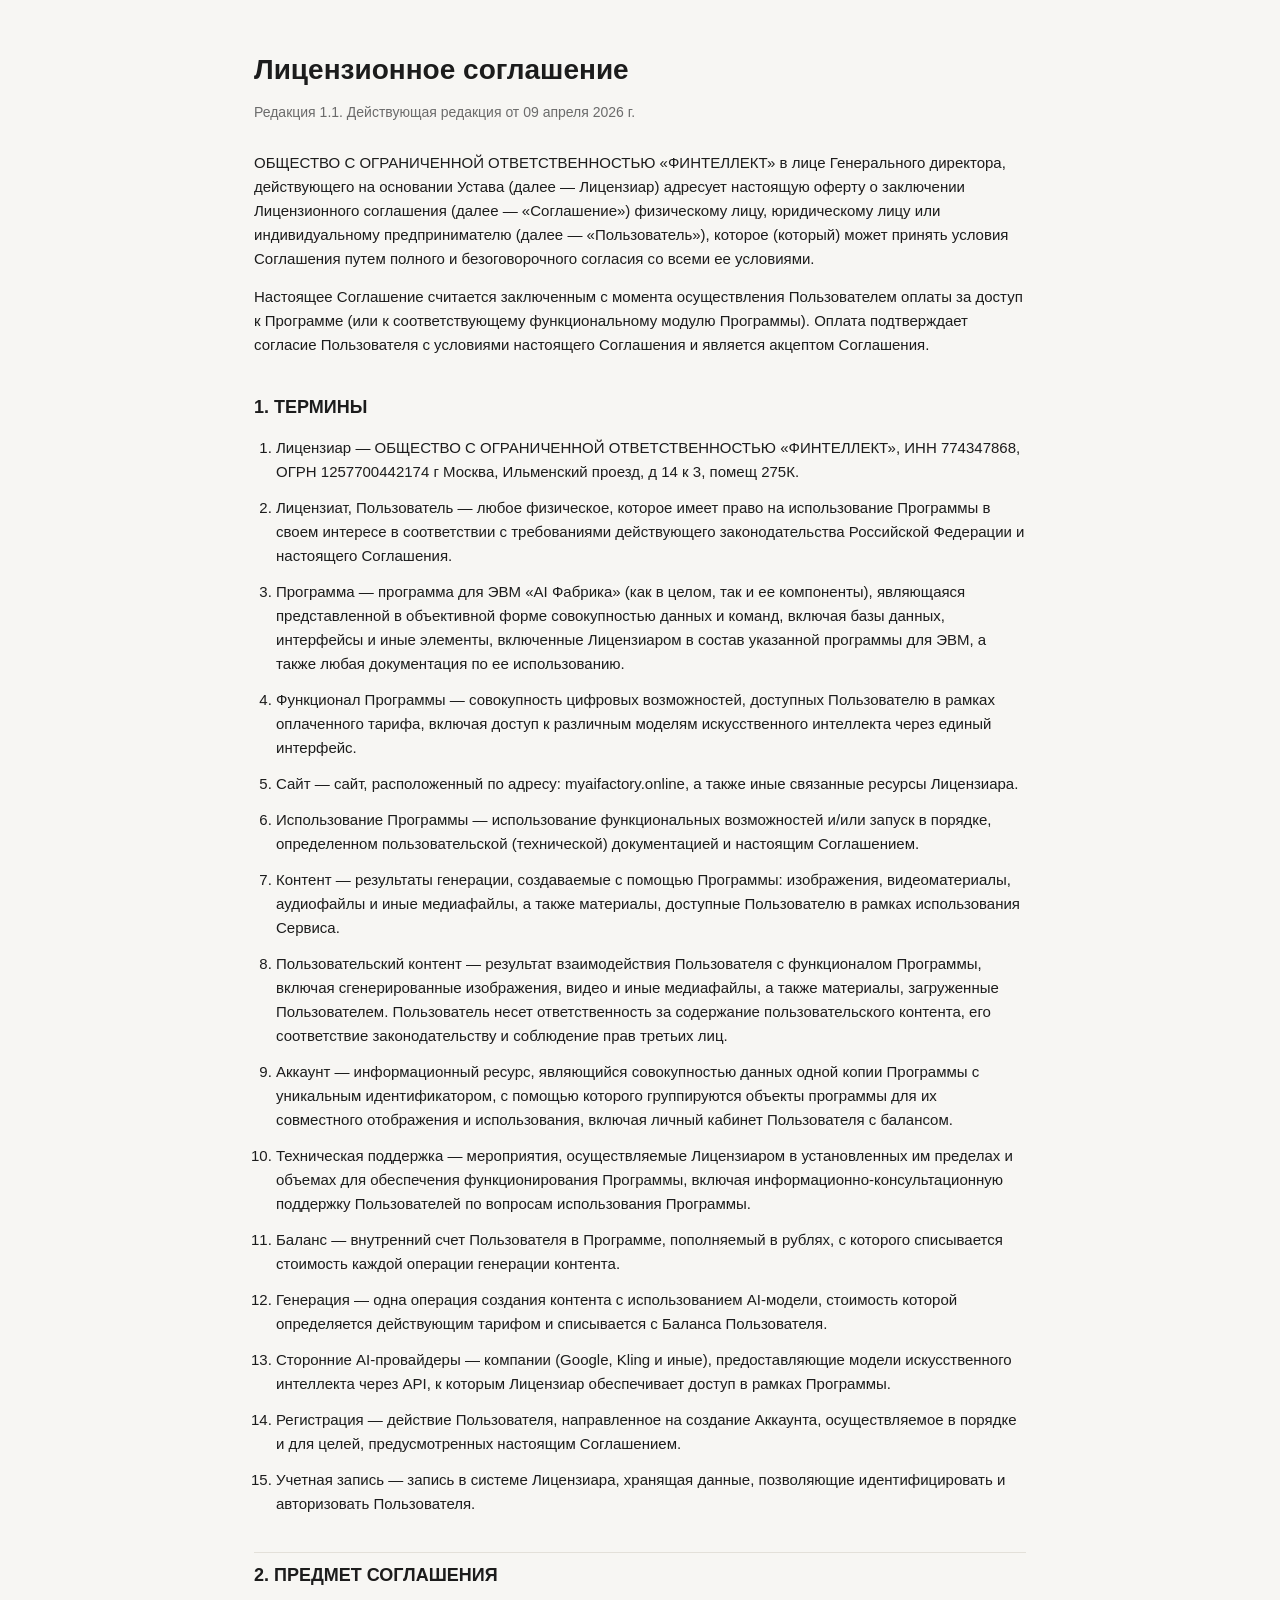
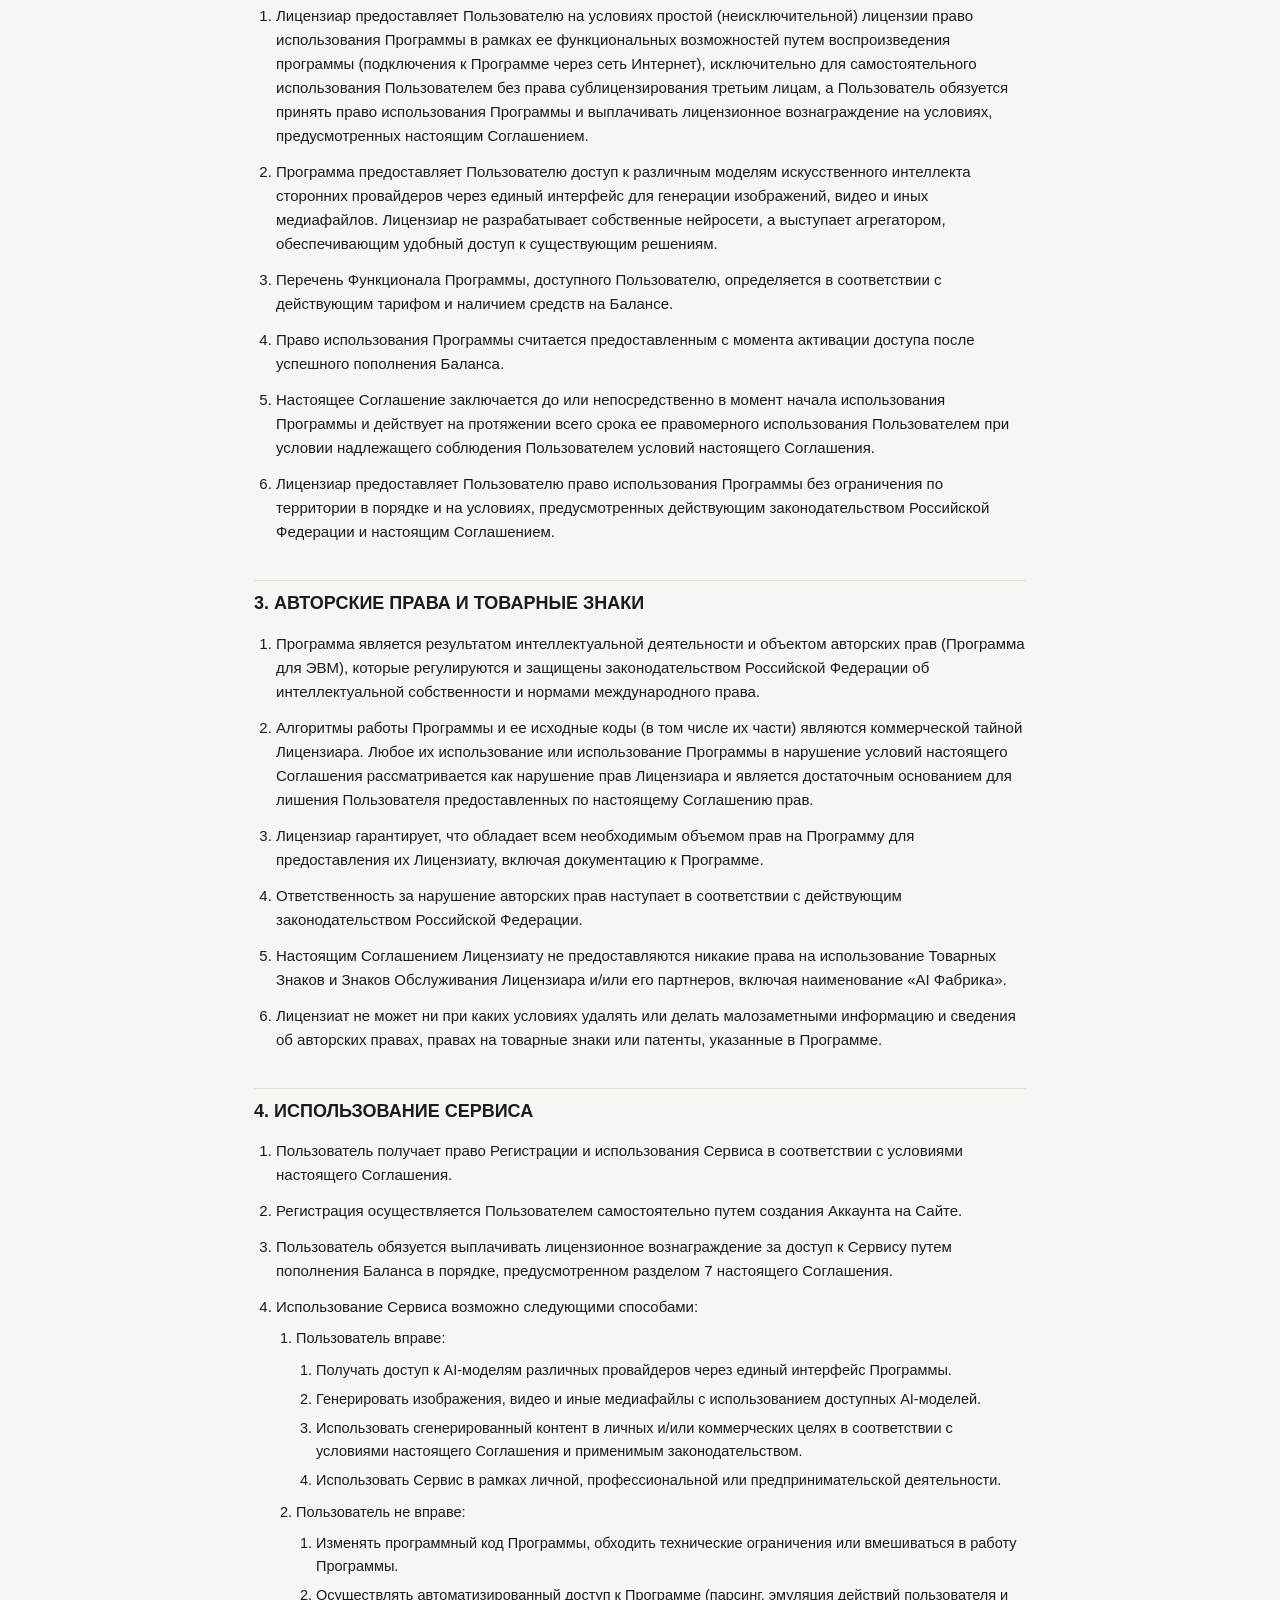
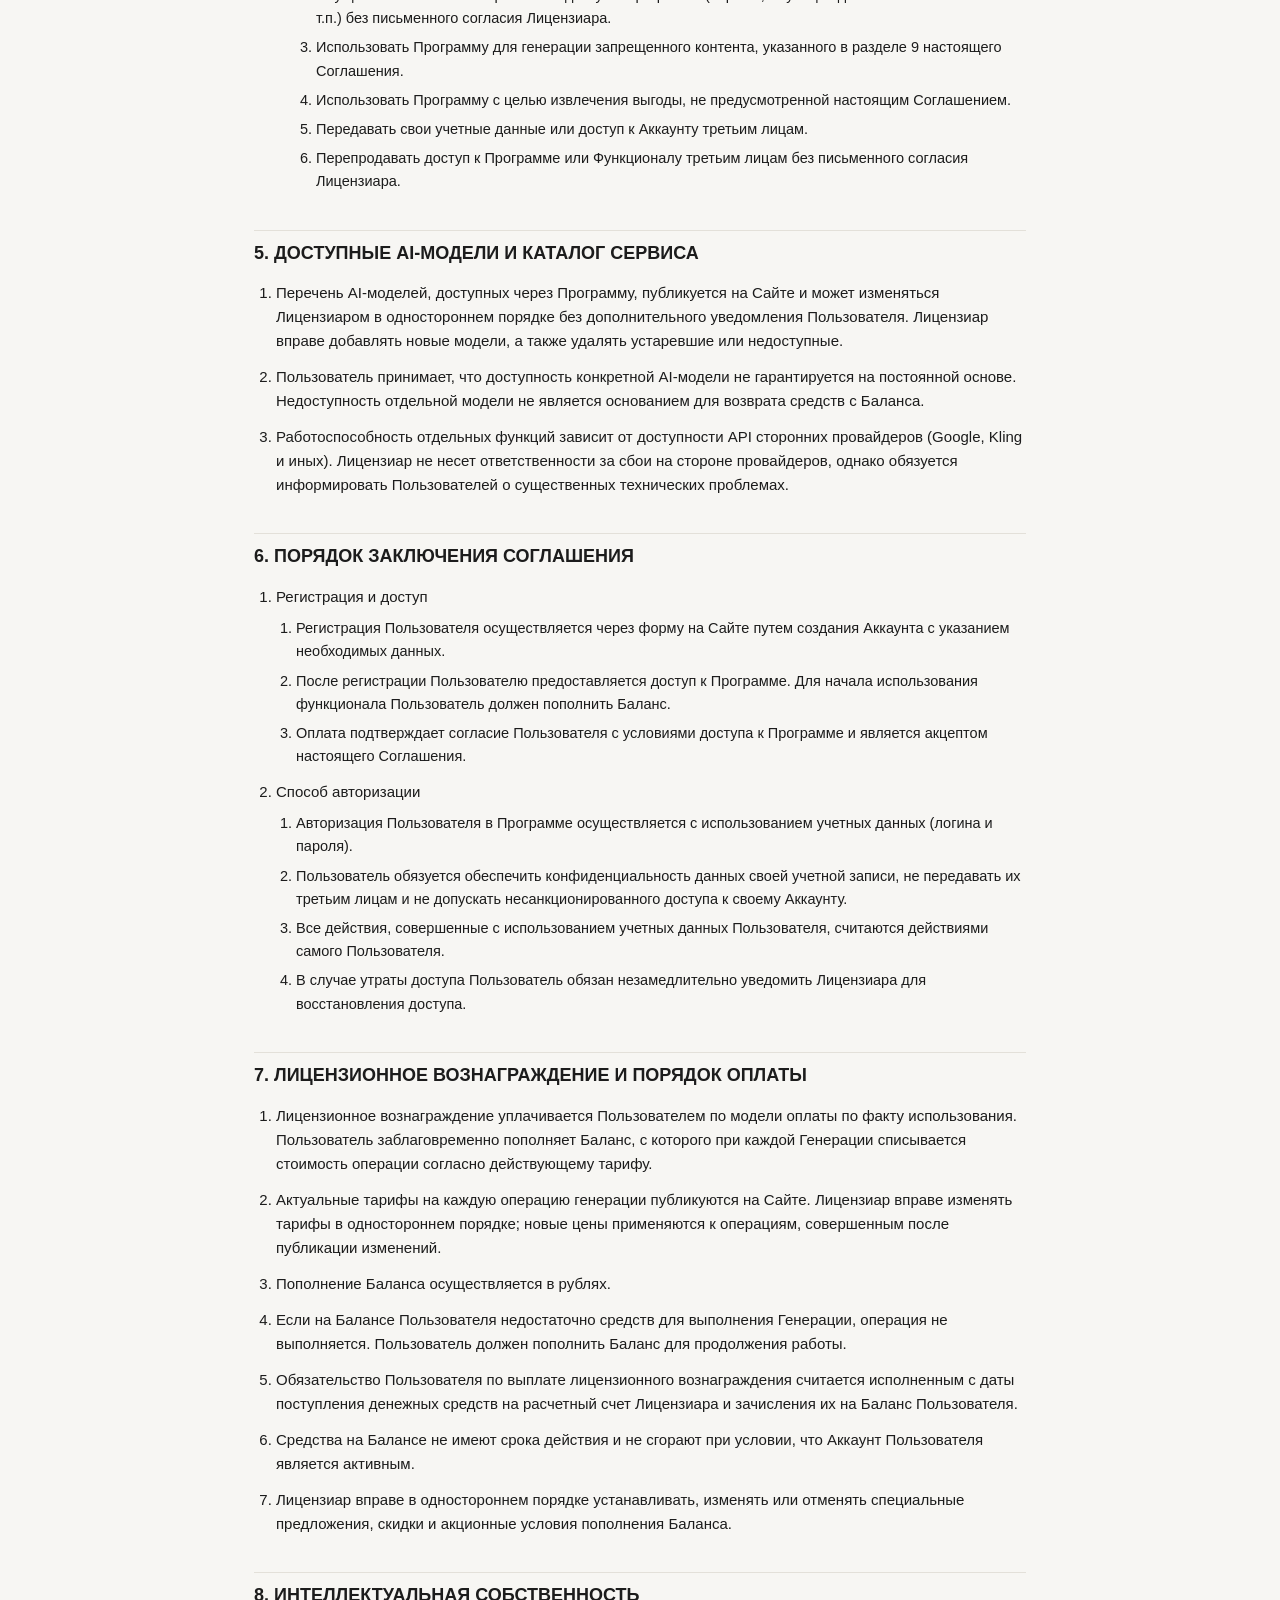
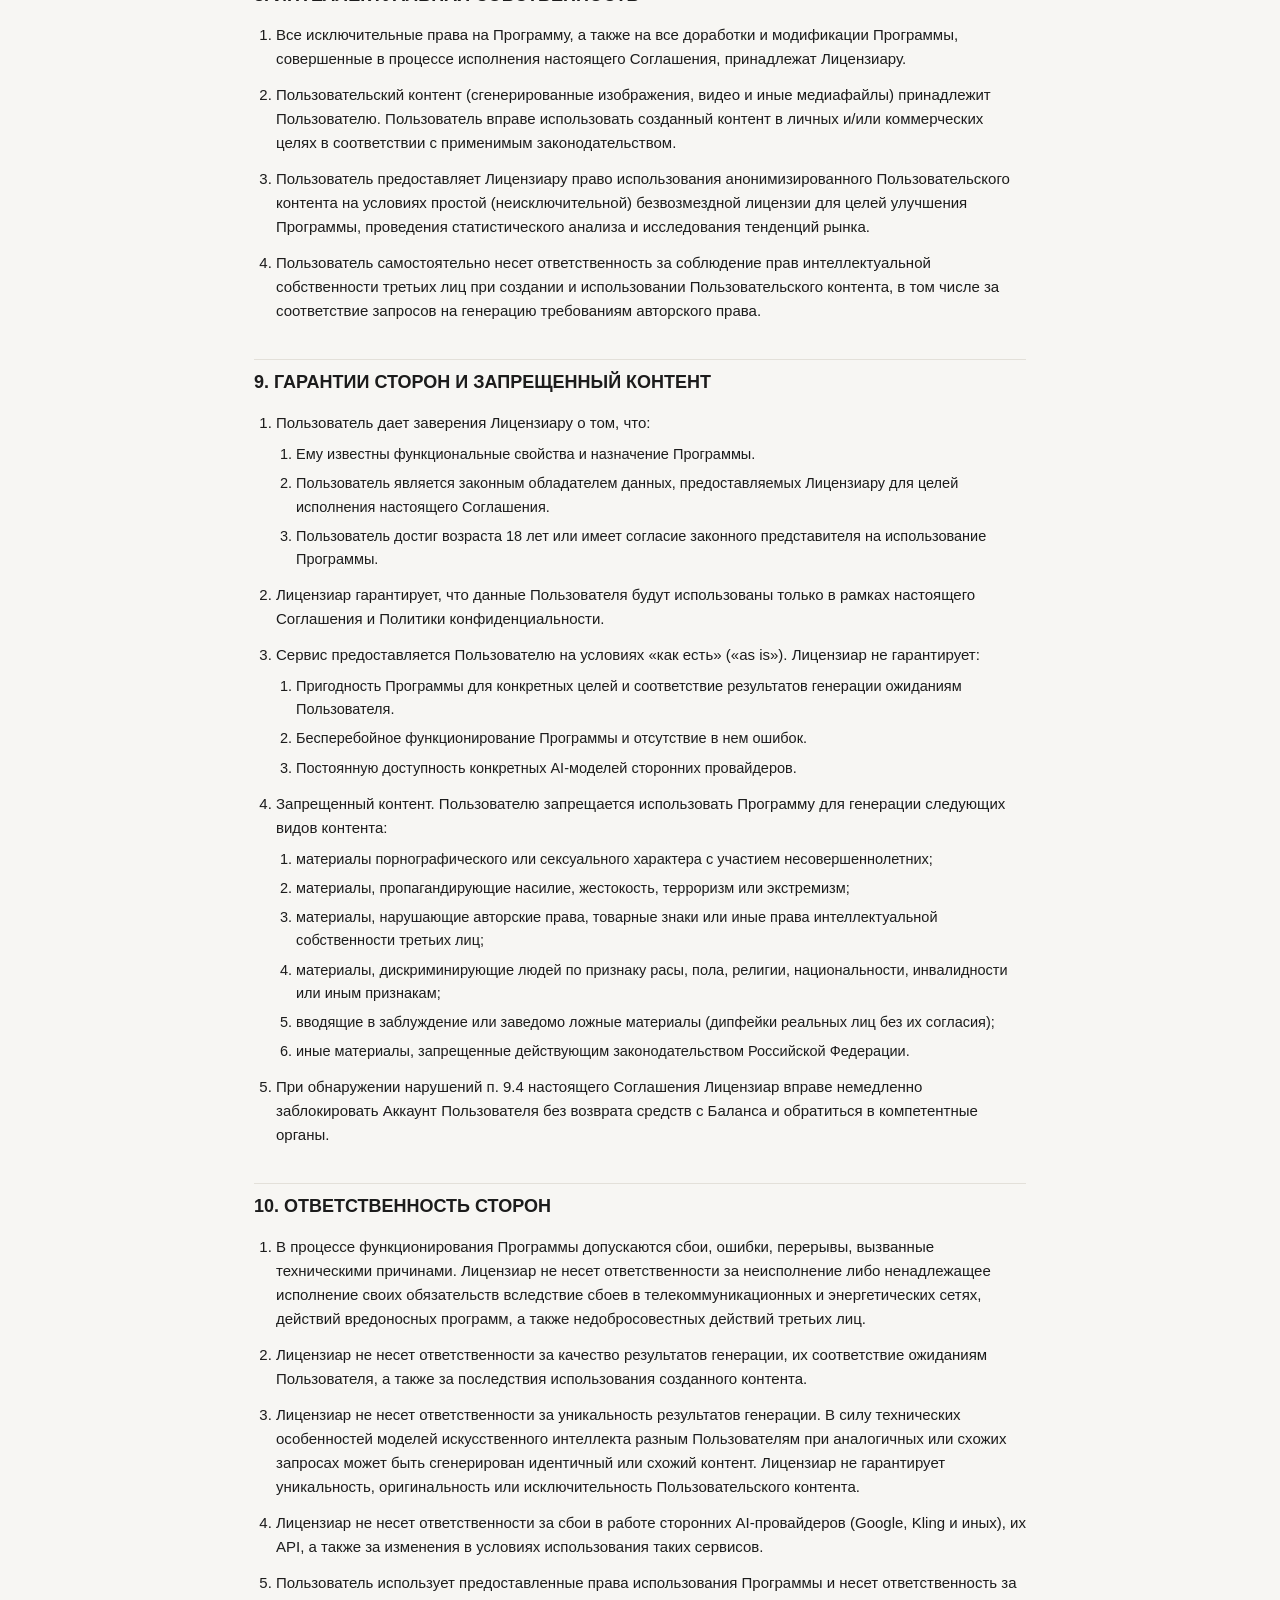
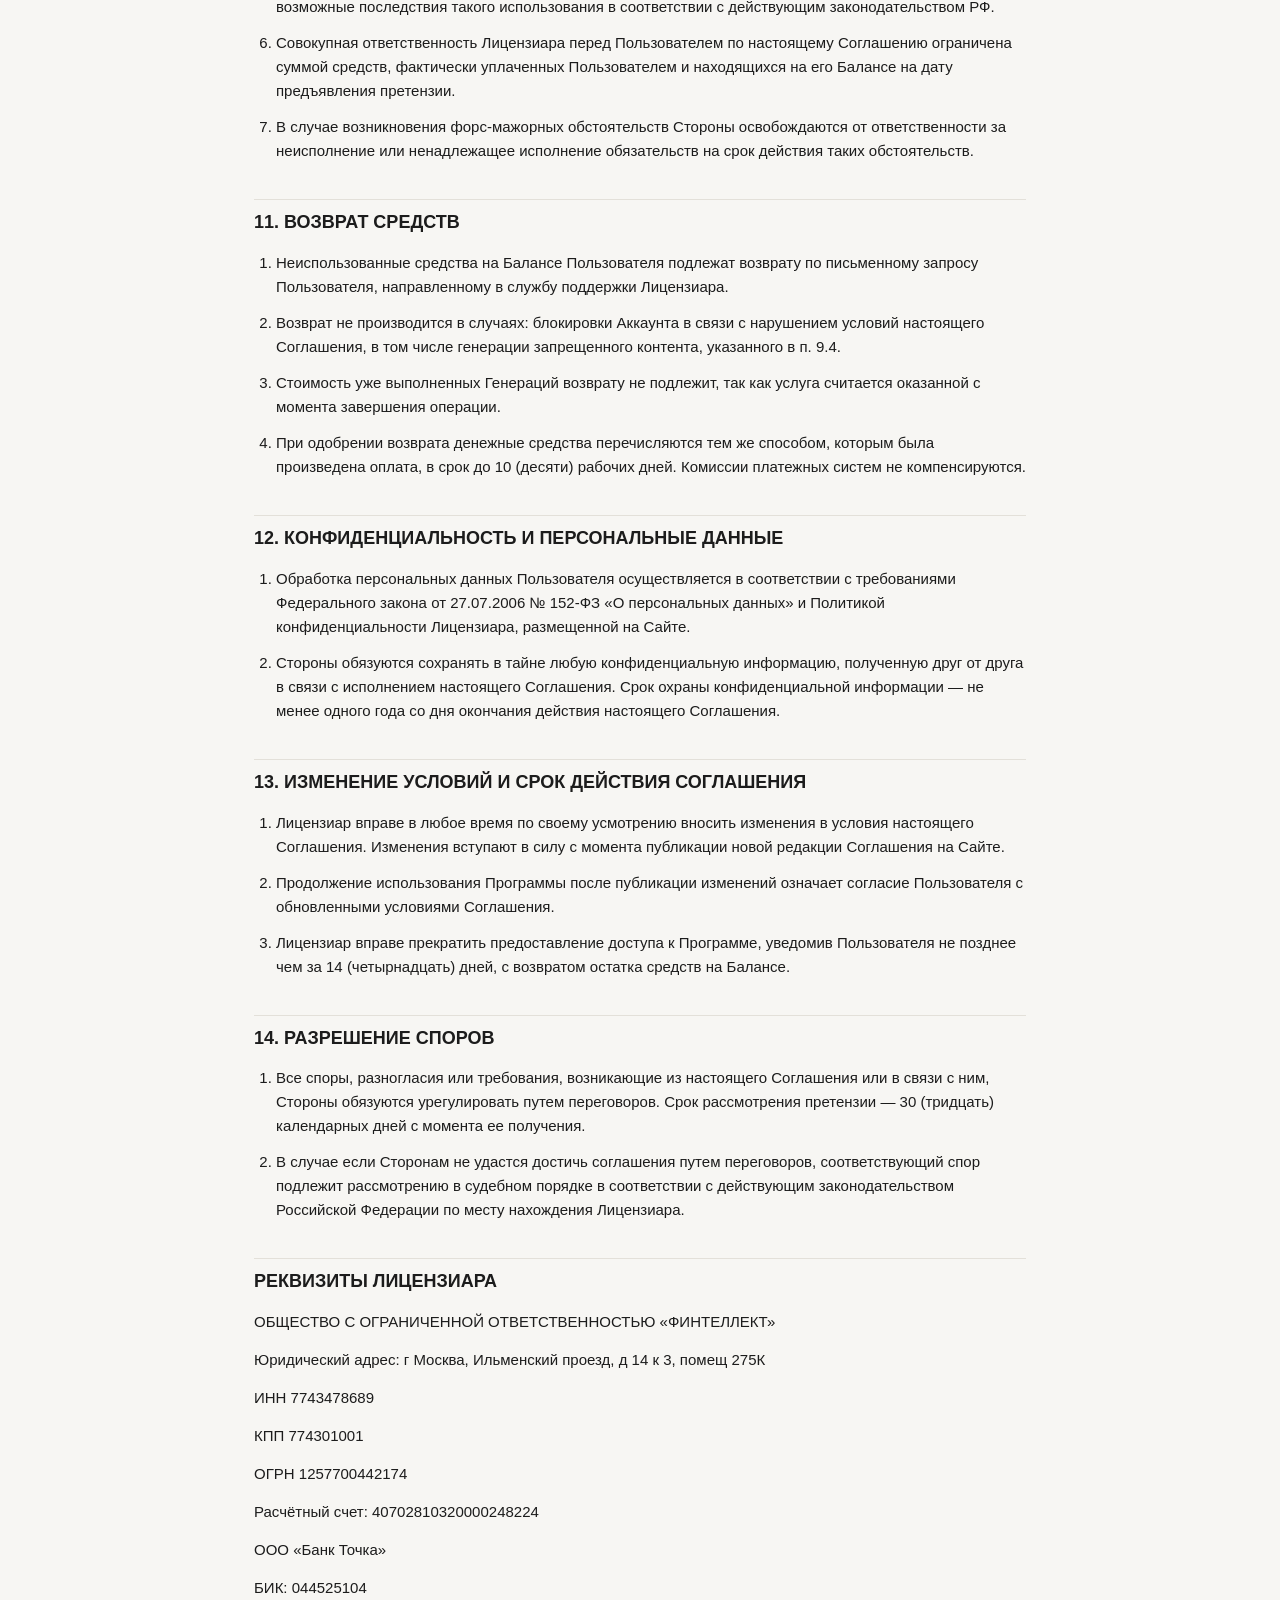
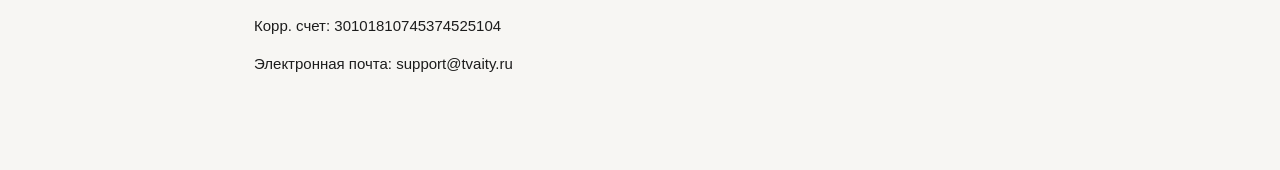
==== index.html @ 66777339 "Initial deploy: license agreement page (fintellect.site/agreement)" ====
<!DOCTYPE html>
<html lang="ru">
<head>
<meta charset="UTF-8" />
<meta http-equiv="refresh" content="0; url=/agreement" />
<title>ООО «Финтеллект»</title>
<link rel="canonical" href="/agreement" />
</head>
<body>
<p><a href="/agreement">Лицензионное соглашение</a></p>
</body>
</html>
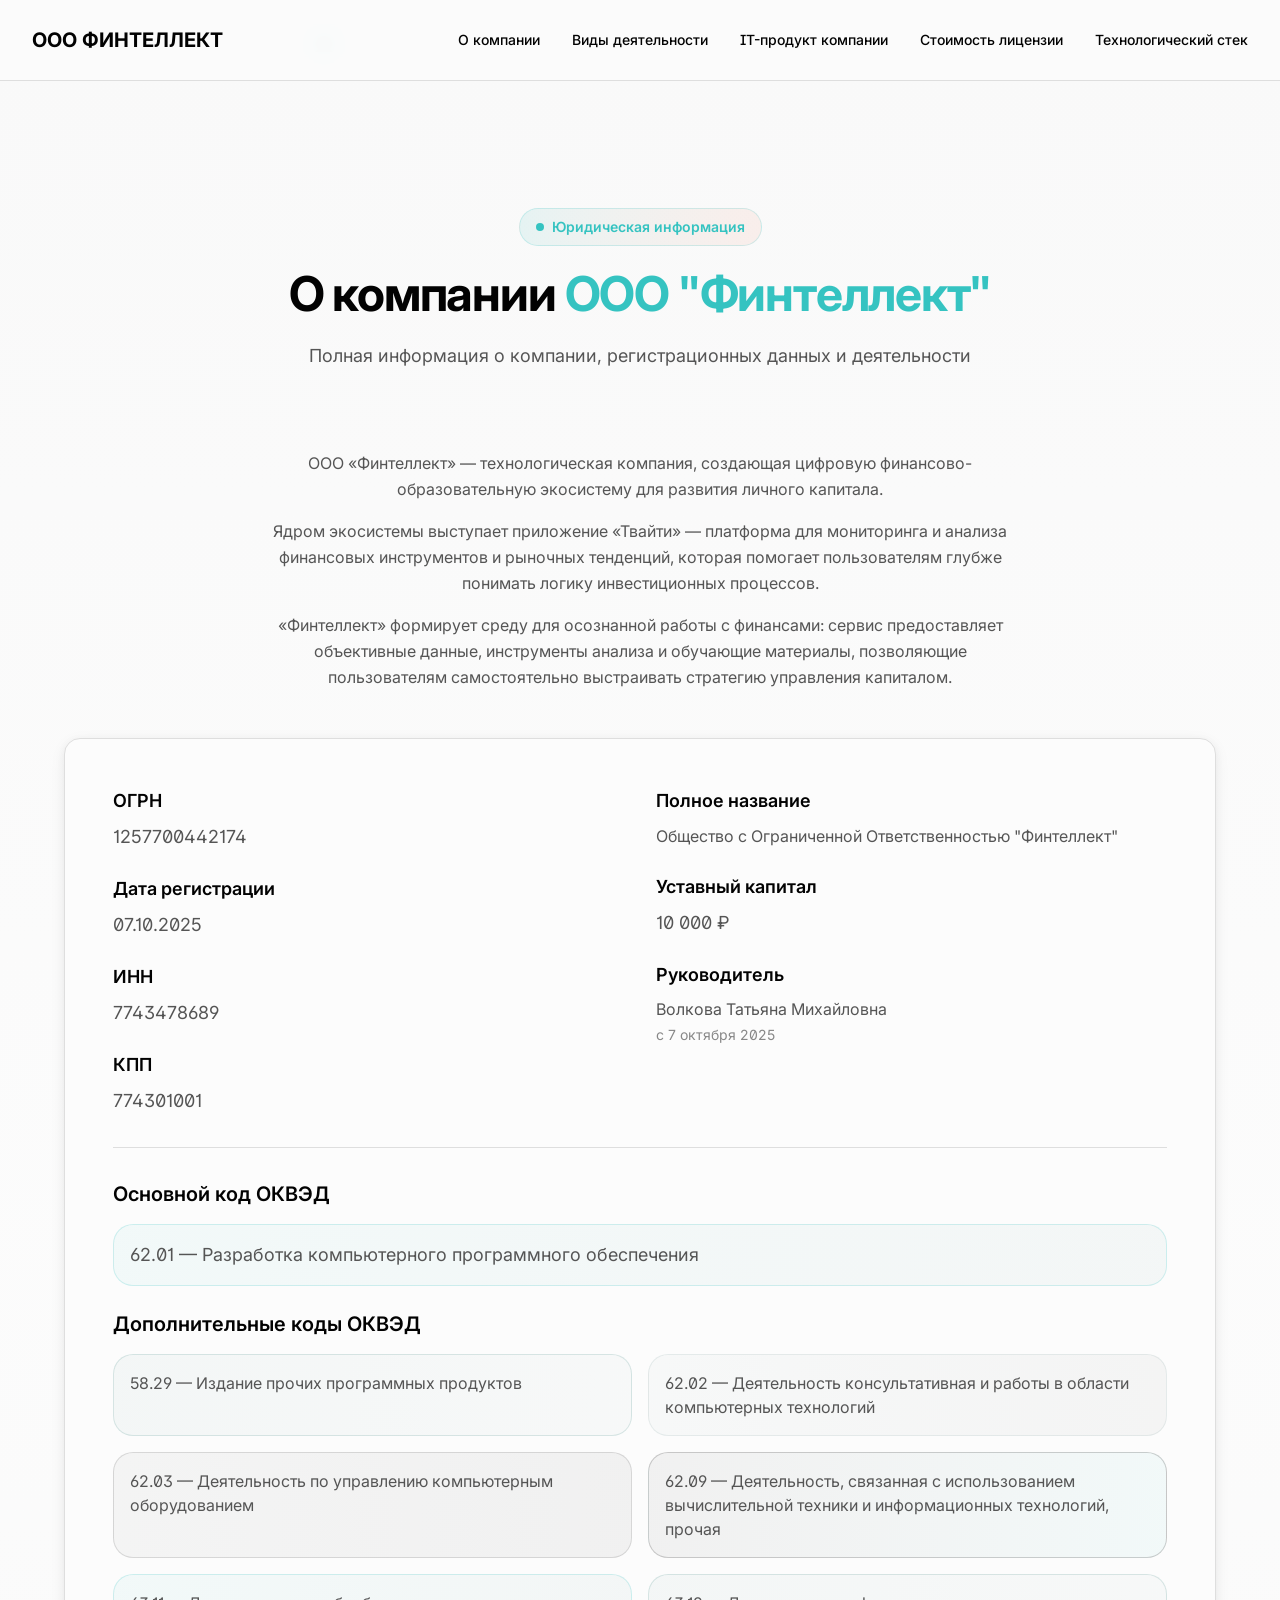
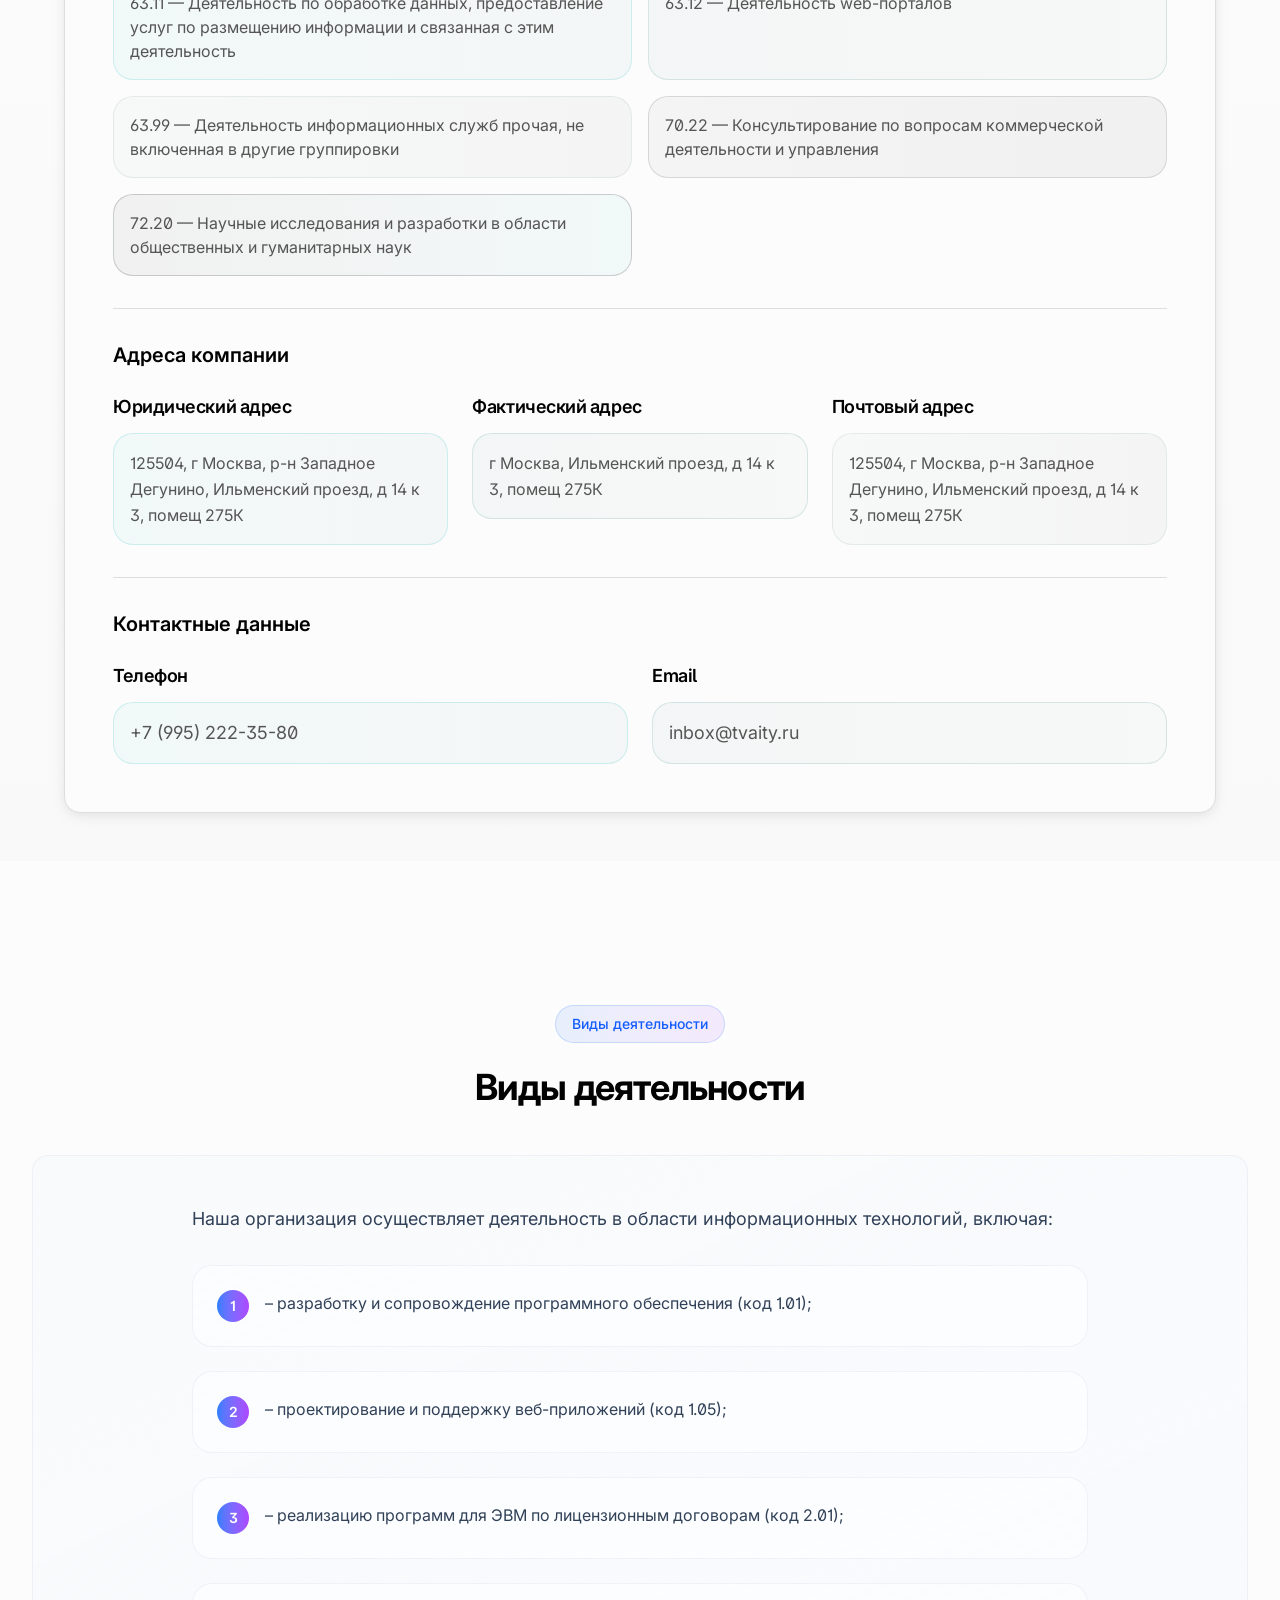
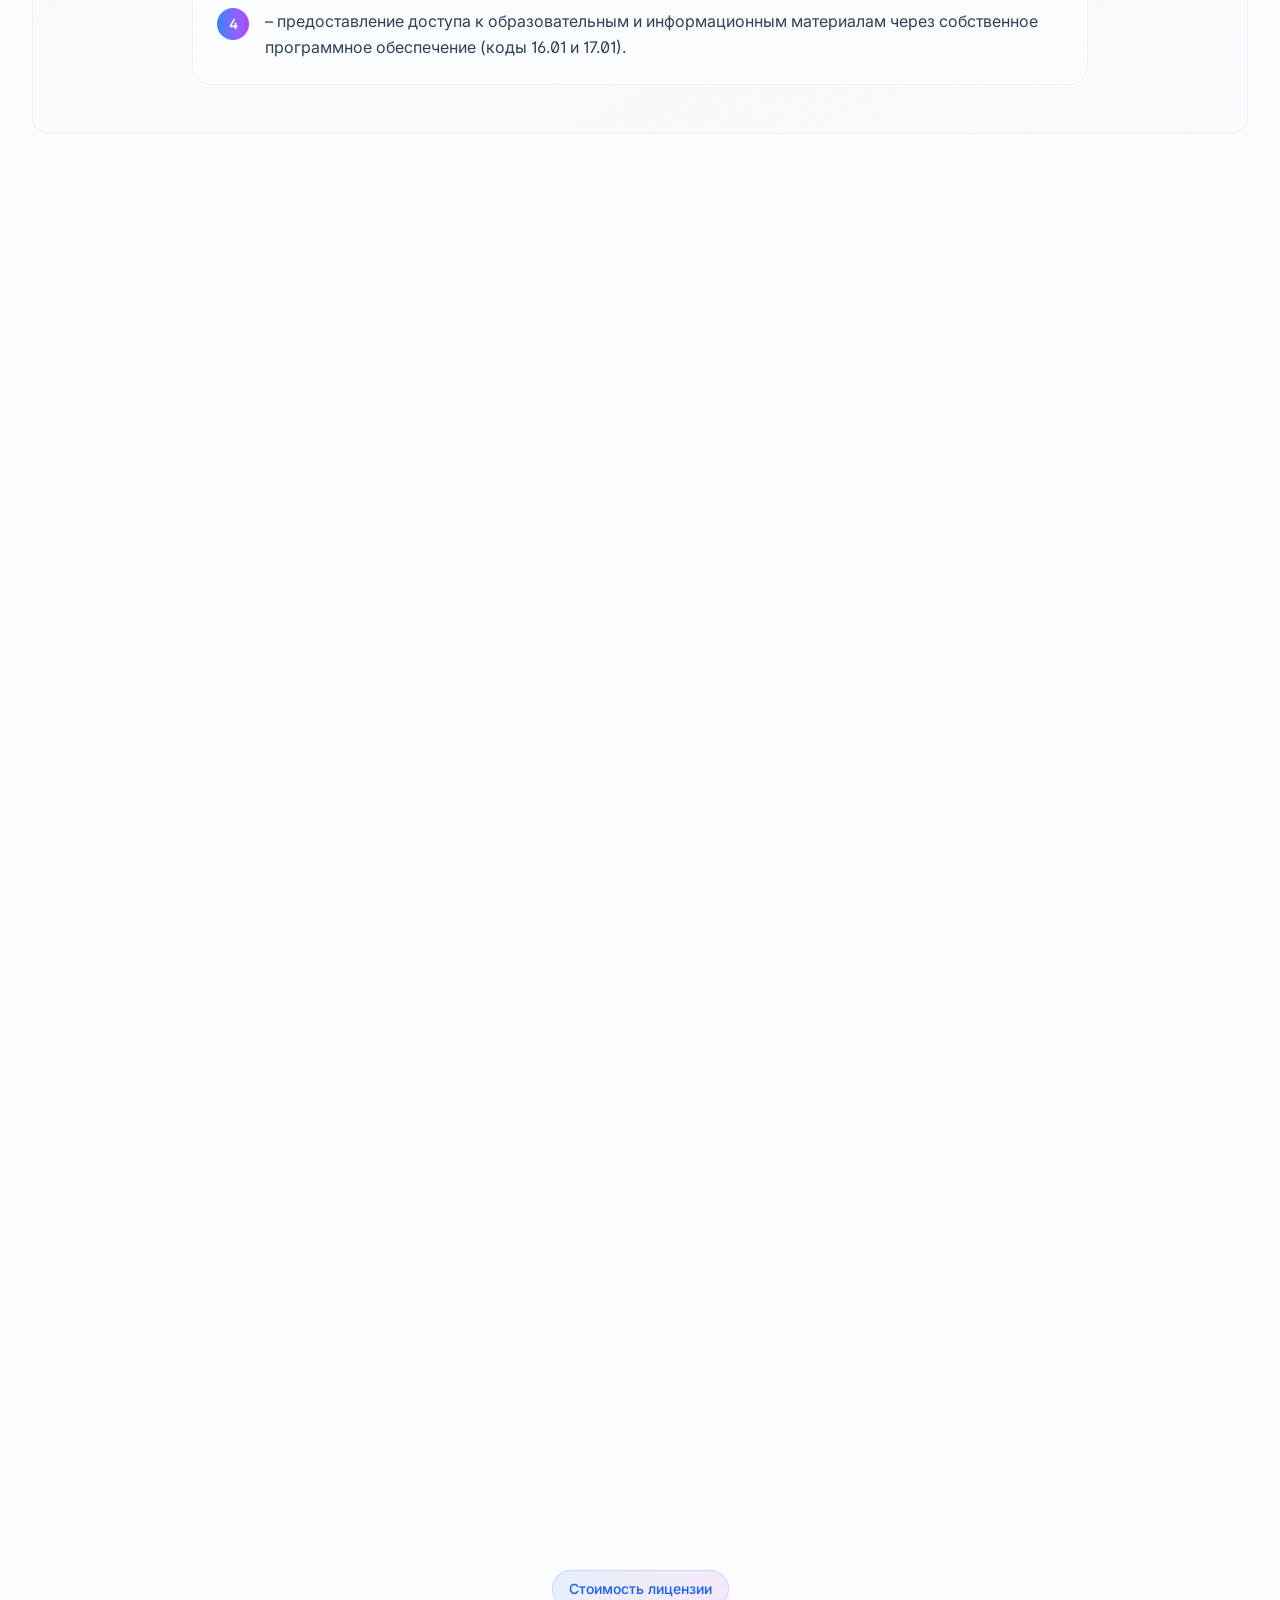
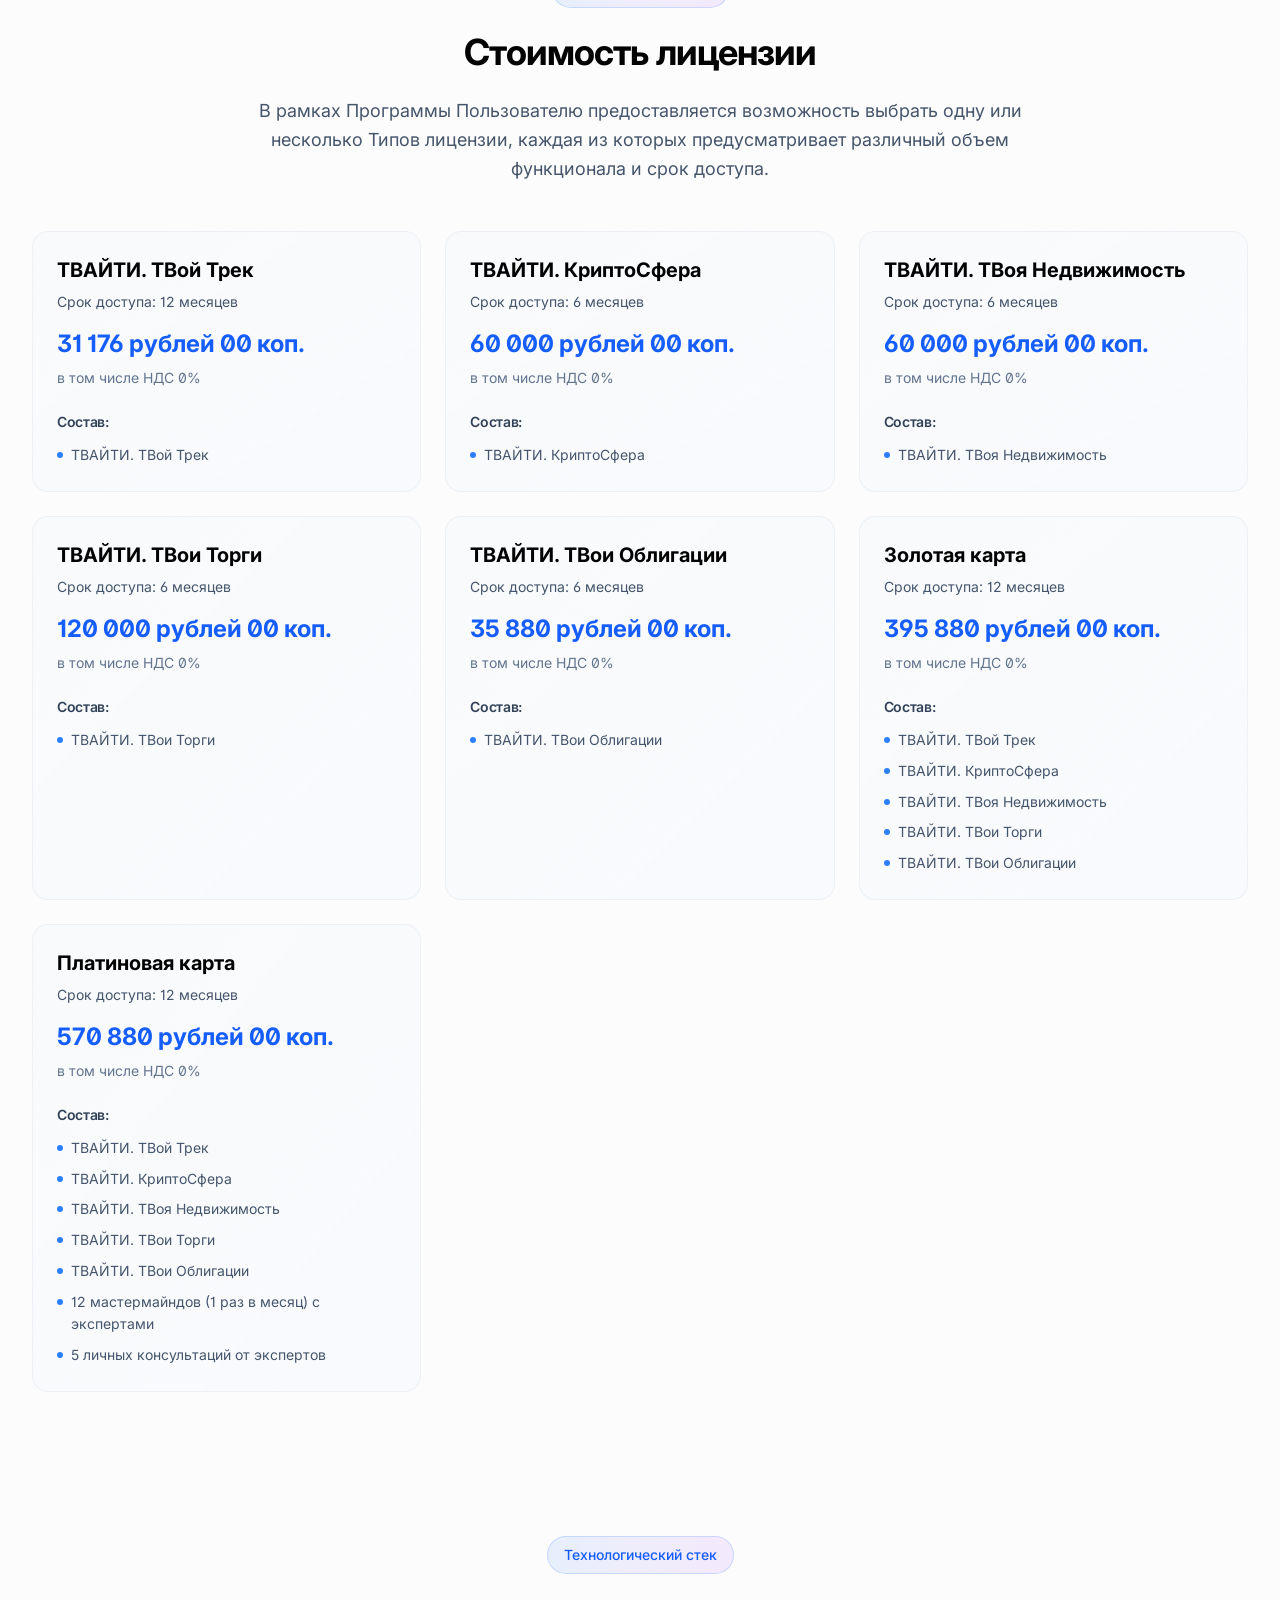
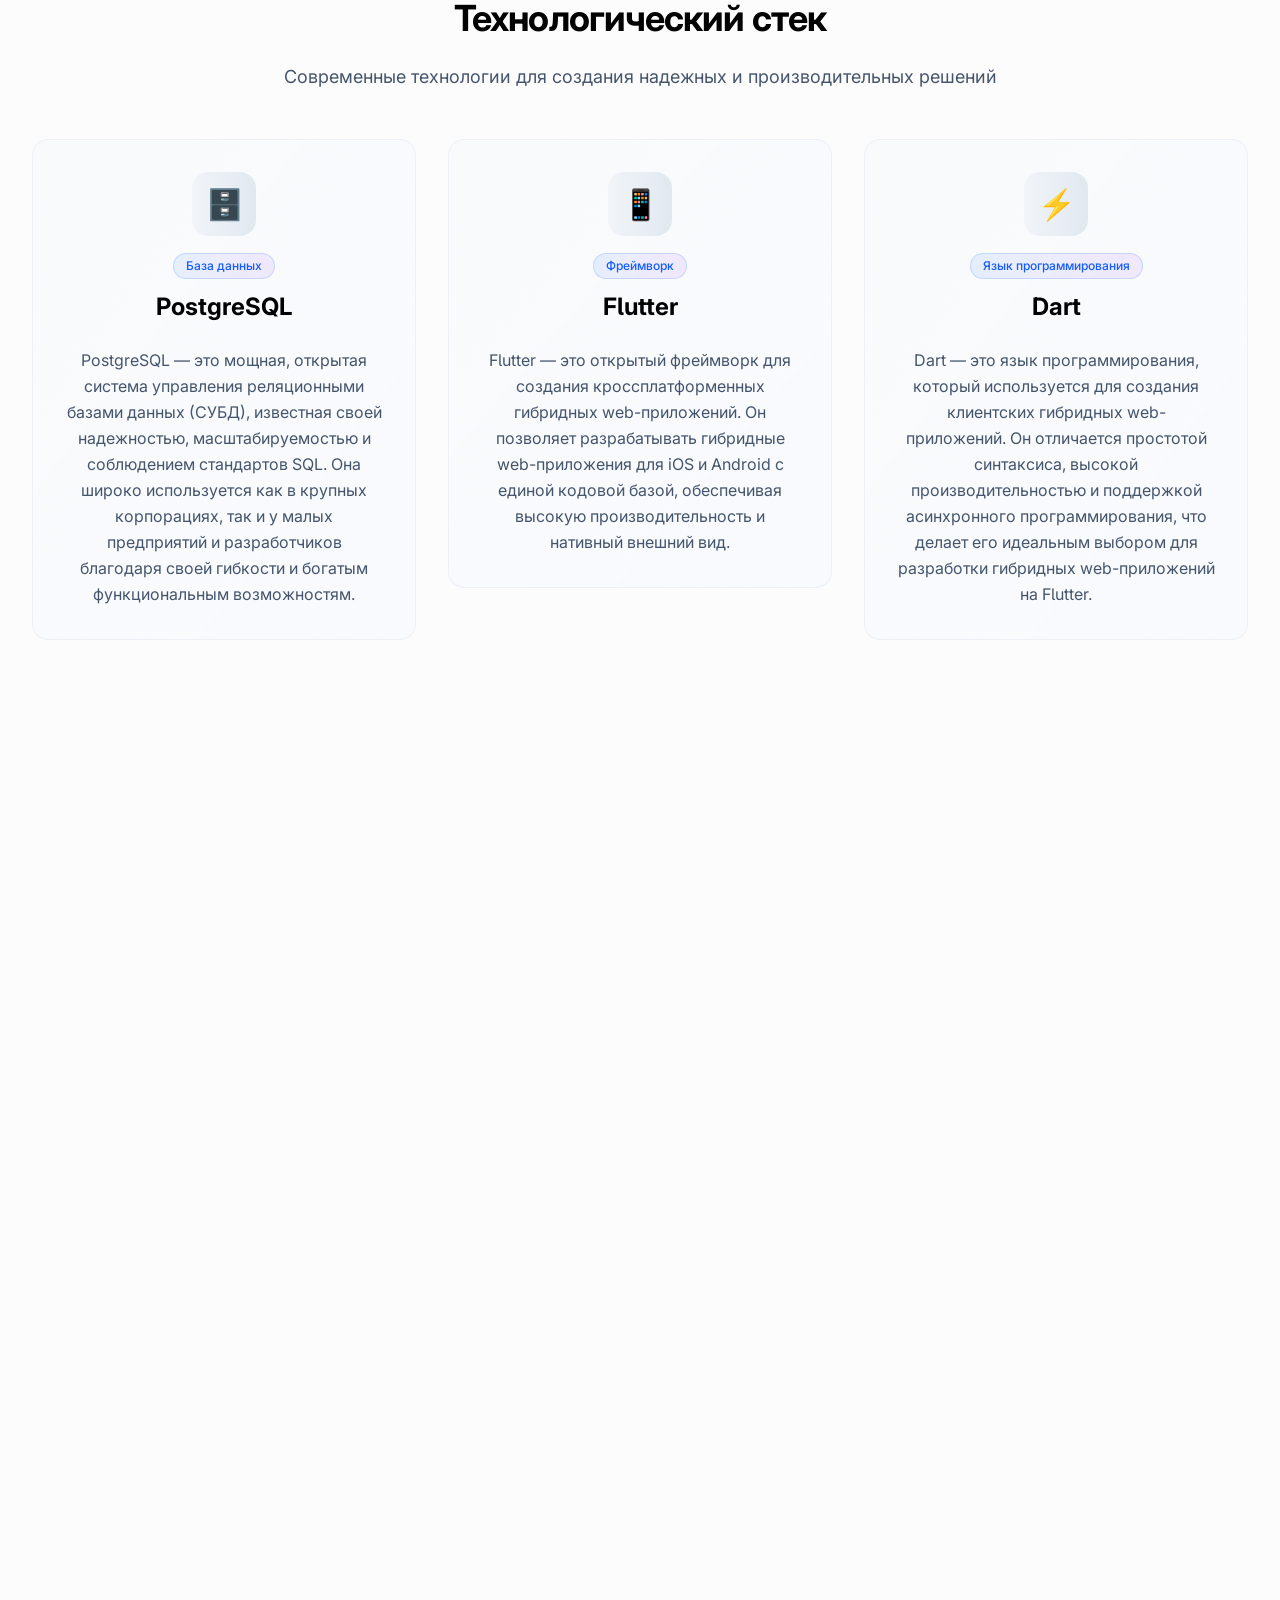
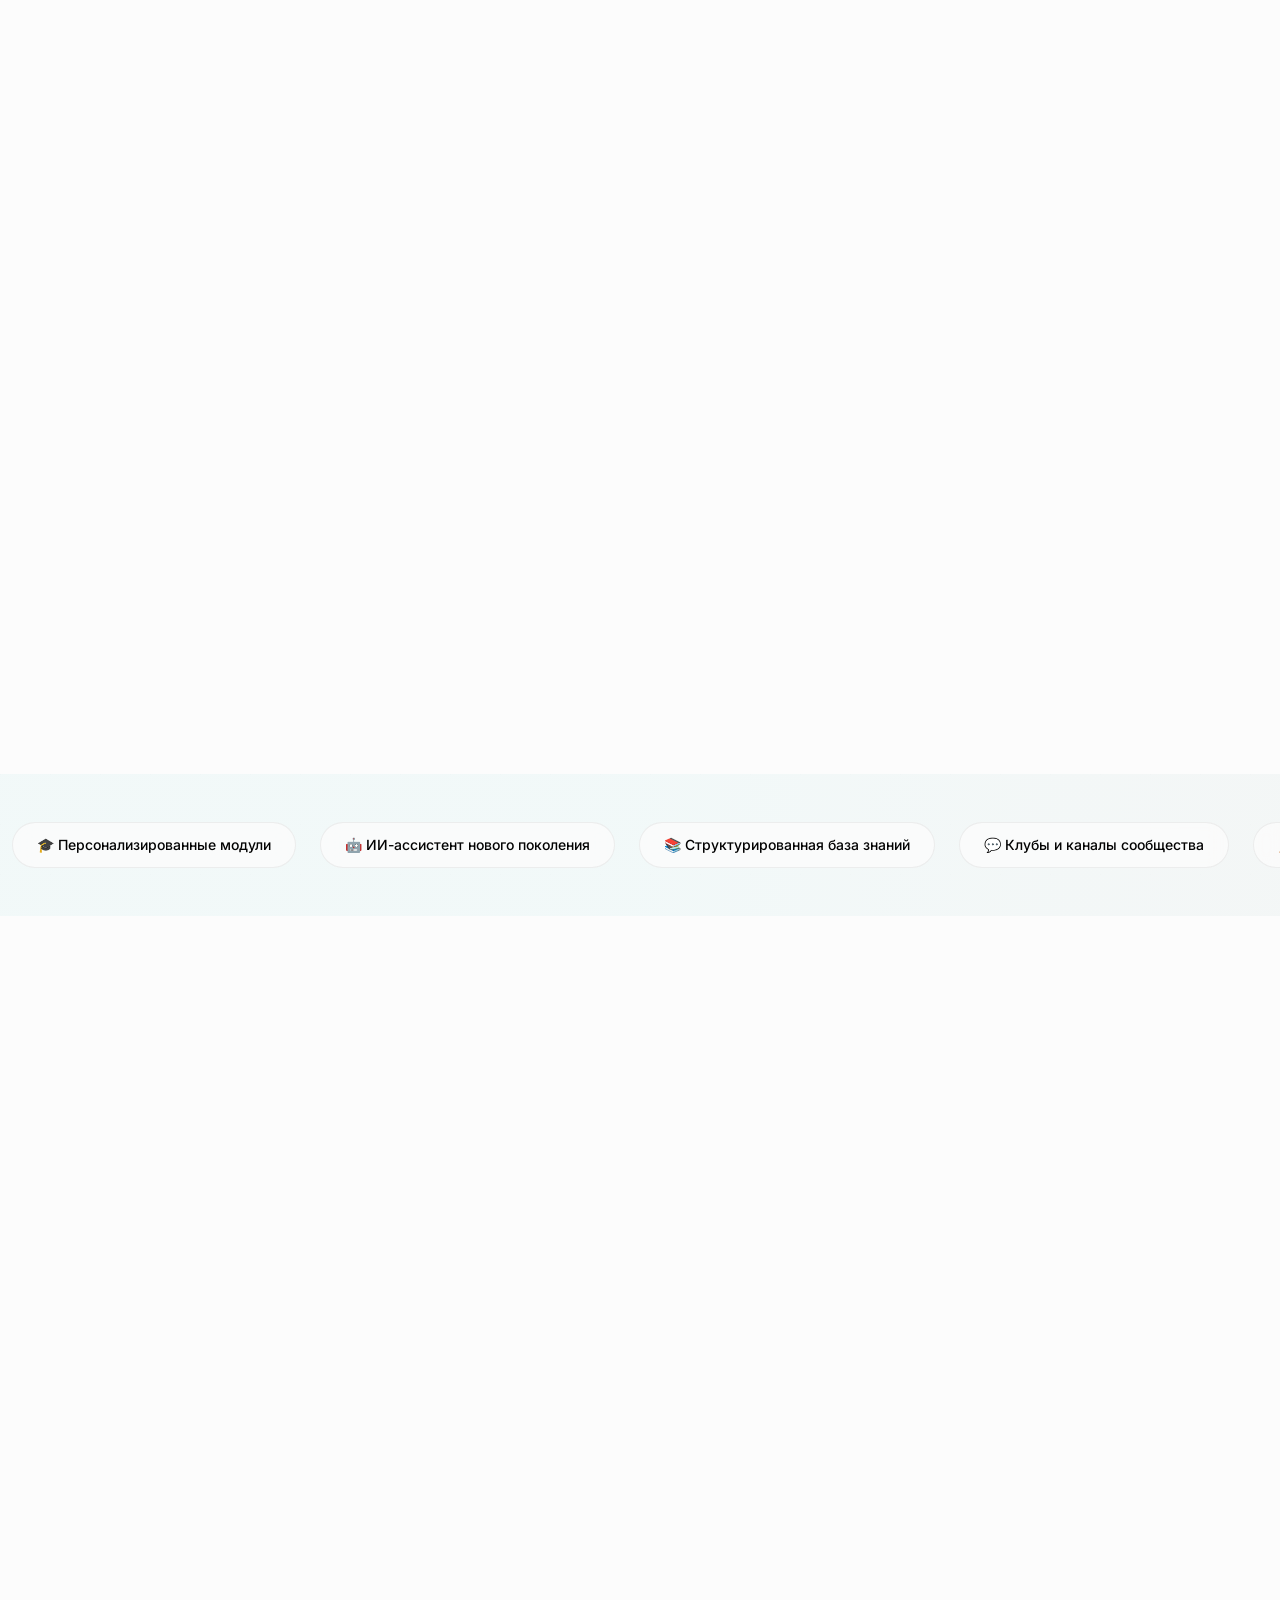
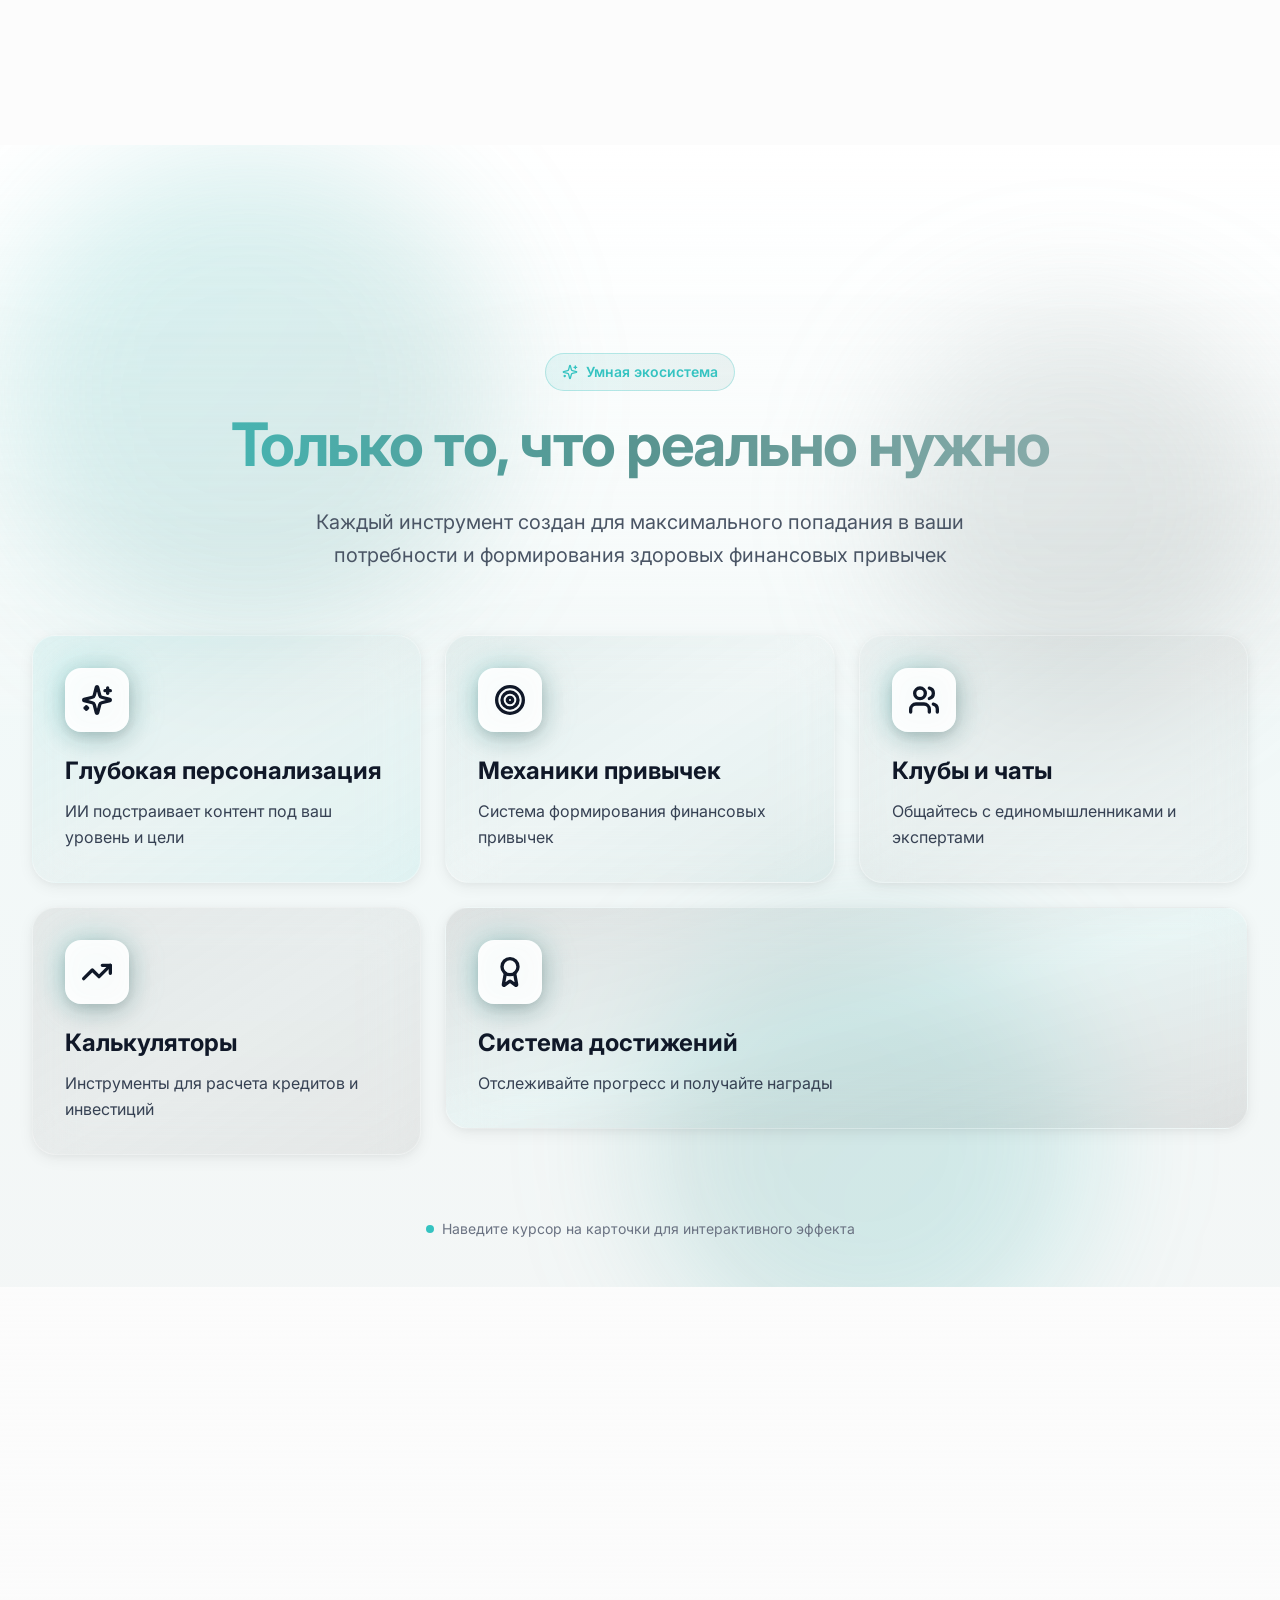
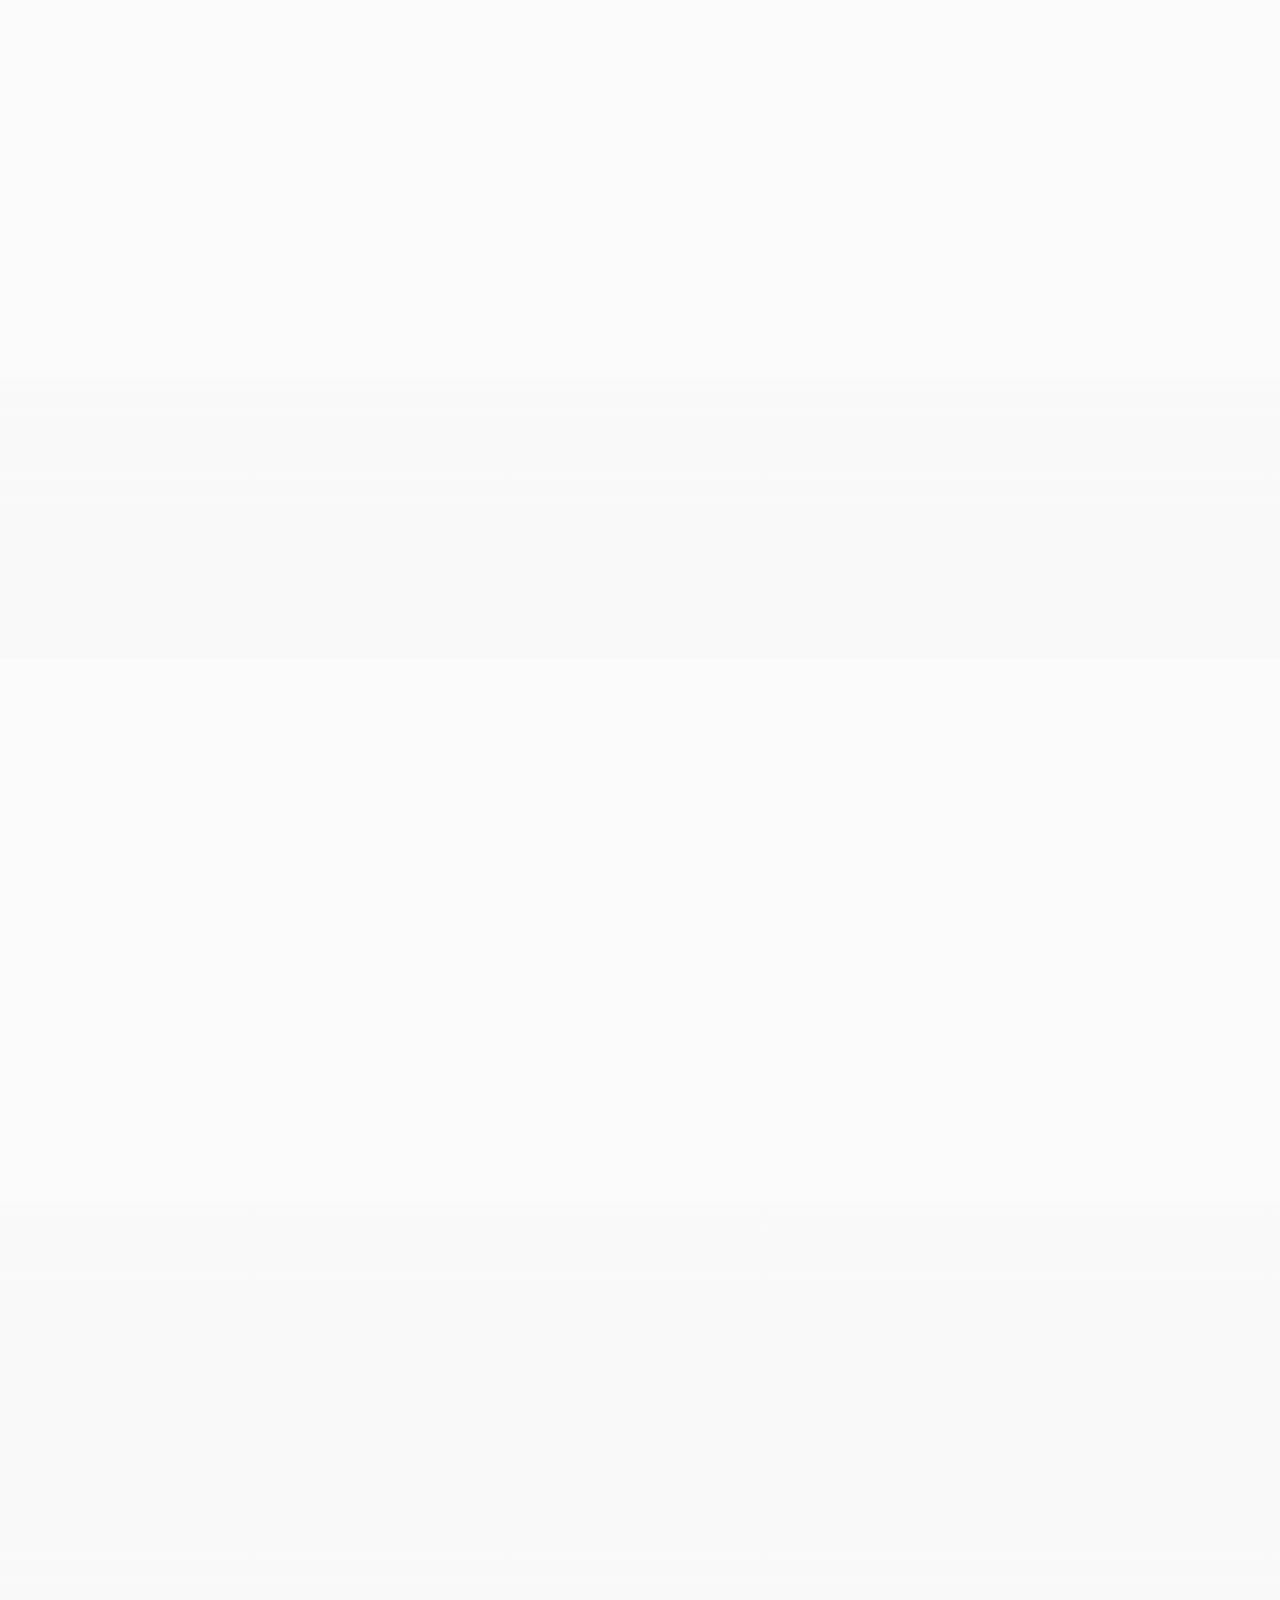
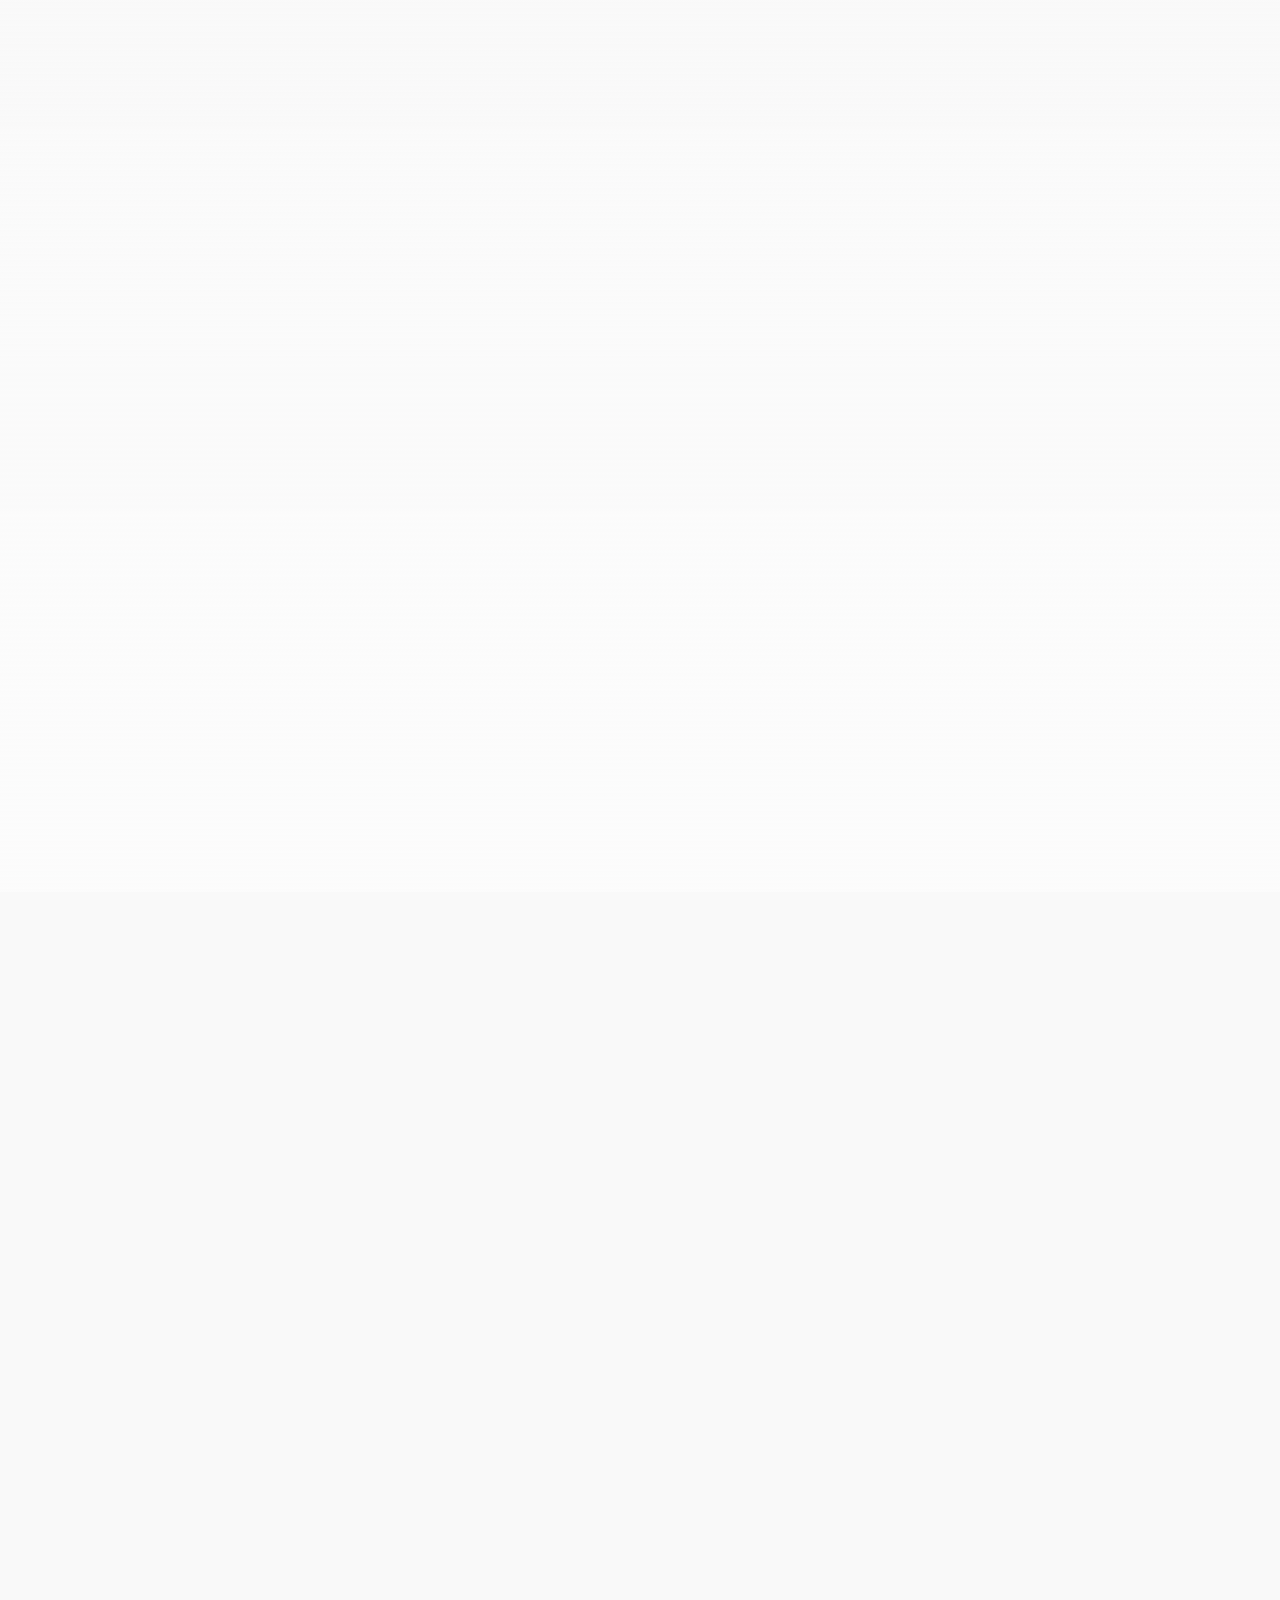
==== commit 01aae4a7: "Replace placeholder with real static export of ai470/fintellect (homepage, agreement, user-guide, fu" ====
--- a/index.html
+++ b/index.html
@@ -1,12 +1,2 @@
-<!DOCTYPE html>
-<html lang="ru">
-<head>
-<meta charset="UTF-8" />
-<meta http-equiv="refresh" content="0; url=/agreement" />
-<title>ООО «Финтеллект»</title>
-<link rel="canonical" href="/agreement" />
-</head>
-<body>
-<p><a href="/agreement">Лицензионное соглашение</a></p>
-</body>
-</html>
+<!DOCTYPE html><!--q_qx_hjq2gbS2piiCr7P4--><html lang="ru"><head><meta charSet="utf-8"/><meta name="viewport" content="width=device-width, initial-scale=1"/><link rel="preload" href="/_next/static/media/GeistMono_Variable.p.73882635.woff2" as="font" crossorigin="" type="font/woff2"/><link rel="preload" href="/_next/static/media/Geist_Variable-s.p.f19e4721.woff2" as="font" crossorigin="" type="font/woff2"/><link rel="preload" as="image" href="/images/design-mode/side-rotate-view.png"/><link rel="stylesheet" href="/_next/static/chunks/b0241f0722045bbe.css" data-precedence="next"/><link rel="stylesheet" href="/_next/static/chunks/d3e03523a79a7993.css" data-precedence="next"/><link rel="preload" as="script" fetchPriority="low" href="/_next/static/chunks/90a95c1c316d1595.js"/><script src="/_next/static/chunks/8b4c52e426985d12.js" async=""></script><script src="/_next/static/chunks/30ea11065999f7ac.js" async=""></script><script src="/_next/static/chunks/3f2fd4ae42e3b426.js" async=""></script><script src="/_next/static/chunks/turbopack-24ee8e5eb2008f8d.js" async=""></script><script src="/_next/static/chunks/ff1a16fafef87110.js" async=""></script><script src="/_next/static/chunks/7340adf74ff47ec0.js" async=""></script><script src="/_next/static/chunks/7460513ea7d688ab.js" async=""></script><script src="/_next/static/chunks/6aa554f63e43c839.js" async=""></script><meta name="next-size-adjust" content=""/><title>ТВАЙТИ — Контроль финансов в одном гибридном web-приложении</title><meta name="description" content="Гибридное web-приложение для отслеживания финансов, развития финансовой грамотности и формирования здоровых привычек с ИИ-ассистентом"/><meta name="generator" content="v0.app"/><script src="/_next/static/chunks/a6dad97d9634a72d.js" noModule=""></script></head><body class="font-sans geistsans_d5a4f12f-module__Ur3q_a__variable geistmono_157ca88a-module__iaM1Ya__variable antialiased"><div hidden=""><!--$--><!--/$--></div><div class="gradient-mesh-bg"></div><!--$?--><template id="B:0"></template><!--/$--><section aria-label="Notifications alt+T" tabindex="-1" aria-live="polite" aria-relevant="additions text" aria-atomic="false"></section><!--$!--><template data-dgst="BAILOUT_TO_CLIENT_SIDE_RENDERING"></template><!--/$--><script>requestAnimationFrame(function(){$RT=performance.now()});</script><script src="/_next/static/chunks/90a95c1c316d1595.js" id="_R_" async=""></script><div hidden id="S:0"><main class="min-h-screen"><header class="fixed top-0 left-0 right-0 z-50 bg-background/80 backdrop-blur-md border-b border-border"><div class="container mx-auto px-4 sm:px-6 lg:px-8"><div class="flex items-center justify-between h-16 sm:h-20"><div class="flex items-center"><span class="text-lg sm:text-xl font-bold text-foreground">ООО ФИНТЕЛЛЕКТ</span></div><nav class="hidden md:flex items-center gap-8"><a href="#about" class="text-sm font-medium text-foreground hover:text-accent transition-colors">О компании</a><a href="#activities" class="text-sm font-medium text-foreground hover:text-accent transition-colors">Виды деятельности</a><a href="#product" class="text-sm font-medium text-foreground hover:text-accent transition-colors">IT-продукт компании</a><a href="#pricing" class="text-sm font-medium text-foreground hover:text-accent transition-colors">Стоимость лицензии</a><a href="#tech-stack" class="text-sm font-medium text-foreground hover:text-accent transition-colors">Технологический стек</a></nav></div></div></header><section id="about" class="cv-auto py-20 sm:py-32 relative overflow-hidden bg-background"><div class="absolute inset-0 bg-gradient-to-b from-muted/30 via-background to-muted/30"></div><div class="absolute inset-0 overflow-hidden"><div class="absolute top-10 left-1/4 w-2 h-2 bg-[#35c3c1] rounded-full animate-ping"></div><div class="absolute top-1/3 right-1/4 w-2 h-2 bg-[#FF8E72] rounded-full animate-ping delay-500"></div><div class="absolute bottom-1/3 left-1/3 w-2 h-2 bg-[#FFB84D] rounded-full animate-ping delay-1000"></div></div><div class="container mx-auto px-4 sm:px-6 lg:px-8 relative z-10"><div class="scroll-reveal translate-y-20 opacity-0 " style="transition-delay:100ms"><div class="text-center max-w-3xl mx-auto mb-20"><div class="inline-flex items-center gap-2 px-4 py-2 rounded-full bg-gradient-to-r from-[#35c3c1]/10 to-[#FF8E72]/10 border border-[#35c3c1]/20 mb-6"><div class="w-2 h-2 rounded-full bg-[#35c3c1] animate-pulse"></div><span class="text-sm font-semibold text-[#35c3c1]">Юридическая информация</span></div><h2 class="text-4xl sm:text-5xl font-bold tracking-tight mb-6 text-balance">О компании <span class="text-accent">ООО &quot;Финтеллект&quot;</span></h2><p class="text-lg text-muted-foreground text-pretty">Полная информация о компании, регистрационных данных и деятельности</p></div></div><div class="scroll-reveal translate-y-20 opacity-0 " style="transition-delay:150ms"><div class="max-w-3xl mx-auto mb-12 space-y-4 text-center"><p class="text-base text-muted-foreground leading-relaxed">ООО «Финтеллект» — технологическая компания, создающая цифровую финансово-образовательную экосистему для развития личного капитала.</p><p class="text-base text-muted-foreground leading-relaxed">Ядром экосистемы выступает приложение «Твайти» — платформа для мониторинга и анализа финансовых инструментов и рыночных тенденций, которая помогает пользователям глубже понимать логику инвестиционных процессов.</p><p class="text-base text-muted-foreground leading-relaxed">«Финтеллект» формирует среду для осознанной работы с финансами: сервис предоставляет объективные данные, инструменты анализа и обучающие материалы, позволяющие пользователям самостоятельно выстраивать стратегию управления капиталом.</p></div></div><div class="max-w-6xl mx-auto"><div class="scroll-reveal translate-y-20 opacity-0 " style="transition-delay:200ms"><div class="bg-card border border-border rounded-2xl p-8 sm:p-12 shadow-soft"><div class="space-y-8"><div class="grid grid-cols-1 md:grid-cols-2 gap-8"><div class="space-y-6"><div class="group"><h3 class="text-lg font-semibold text-foreground mb-2 group-hover:text-[#35c3c1] transition-colors">ОГРН</h3><p class="text-muted-foreground text-lg">1257700442174</p></div><div class="group"><h3 class="text-lg font-semibold text-foreground mb-2 group-hover:text-[#35c3c1] transition-colors">Дата регистрации</h3><p class="text-muted-foreground text-lg">07.10.2025</p></div><div class="group"><h3 class="text-lg font-semibold text-foreground mb-2 group-hover:text-[#35c3c1] transition-colors">ИНН</h3><p class="text-muted-foreground text-lg">7743478689</p></div><div class="group"><h3 class="text-lg font-semibold text-foreground mb-2 group-hover:text-[#35c3c1] transition-colors">КПП</h3><p class="text-muted-foreground text-lg">774301001</p></div></div><div class="space-y-6"><div class="group"><h3 class="text-lg font-semibold text-foreground mb-2 group-hover:text-[#35c3c1] transition-colors">Полное название</h3><p class="text-muted-foreground leading-relaxed">Общество с Ограниченной Ответственностью &quot;Финтеллект&quot;</p></div><div class="group"><h3 class="text-lg font-semibold text-foreground mb-2 group-hover:text-[#35c3c1] transition-colors">Уставный капитал</h3><p class="text-muted-foreground text-lg">10 000 ₽</p></div><div class="group"><h3 class="text-lg font-semibold text-foreground mb-2 group-hover:text-[#35c3c1] transition-colors">Руководитель</h3><p class="text-muted-foreground">Волкова Татьяна Михайловна</p><p class="text-sm text-muted-foreground/70 mt-1">с 7 октября 2025</p></div></div></div><div class="border-t border-border pt-8"><div class="mb-6"><h3 class="text-xl font-semibold text-foreground mb-4">Основной код ОКВЭД</h3><div class="bg-gradient-to-r from-[#35c3c1]/5 to-[#589490]/5 rounded-xl p-4 border border-[#35c3c1]/20"><p class="text-muted-foreground text-lg">62.01 — Разработка компьютерного программного обеспечения</p></div></div><h3 class="text-xl font-semibold text-foreground mb-4">Дополнительные коды ОКВЭД</h3><div class="grid grid-cols-1 md:grid-cols-2 gap-4"><div class="bg-gradient-to-r from-[#589490]/5 to-[#9DB6B6]/5 rounded-xl p-4 border border-[#589490]/20"><p class="text-muted-foreground">58.29 — Издание прочих программных продуктов</p></div><div class="bg-gradient-to-r from-[#9DB6B6]/5 to-[#636663]/5 rounded-xl p-4 border border-[#9DB6B6]/20"><p class="text-muted-foreground">62.02 — Деятельность консультативная и работы в области компьютерных технологий</p></div><div class="bg-gradient-to-r from-[#636663]/5 to-[#222121]/5 rounded-xl p-4 border border-[#636663]/20"><p class="text-muted-foreground">62.03 — Деятельность по управлению компьютерным оборудованием</p></div><div class="bg-gradient-to-r from-[#222121]/5 to-[#35c3c1]/5 rounded-xl p-4 border border-[#222121]/20"><p class="text-muted-foreground">62.09 — Деятельность, связанная с использованием вычислительной техники и информационных технологий, прочая</p></div><div class="bg-gradient-to-r from-[#35c3c1]/5 to-[#589490]/5 rounded-xl p-4 border border-[#35c3c1]/20"><p class="text-muted-foreground">63.11 — Деятельность по обработке данных, предоставление услуг по размещению информации и связанная с этим деятельность</p></div><div class="bg-gradient-to-r from-[#589490]/5 to-[#9DB6B6]/5 rounded-xl p-4 border border-[#589490]/20"><p class="text-muted-foreground">63.12 — Деятельность web-порталов</p></div><div class="bg-gradient-to-r from-[#9DB6B6]/5 to-[#636663]/5 rounded-xl p-4 border border-[#9DB6B6]/20"><p class="text-muted-foreground">63.99 — Деятельность информационных служб прочая, не включенная в другие группировки</p></div><div class="bg-gradient-to-r from-[#636663]/5 to-[#222121]/5 rounded-xl p-4 border border-[#636663]/20"><p class="text-muted-foreground">70.22 — Консультирование по вопросам коммерческой деятельности и управления</p></div><div class="bg-gradient-to-r from-[#222121]/5 to-[#35c3c1]/5 rounded-xl p-4 border border-[#222121]/20"><p class="text-muted-foreground">72.20 — Научные исследования и разработки в области общественных и гуманитарных наук</p></div></div></div><div class="border-t border-border pt-8"><h3 class="text-xl font-semibold text-foreground mb-6">Адреса компании</h3><div class="grid grid-cols-1 md:grid-cols-3 gap-6"><div class="group"><h4 class="text-lg font-semibold text-foreground mb-3 group-hover:text-[#35c3c1] transition-colors">Юридический адрес</h4><div class="bg-gradient-to-r from-[#35c3c1]/5 to-[#589490]/5 rounded-xl p-4 border border-[#35c3c1]/20"><p class="text-muted-foreground leading-relaxed">125504, г Москва, р-н Западное Дегунино, Ильменский проезд, д 14 к 3, помещ 275К</p></div></div><div class="group"><h4 class="text-lg font-semibold text-foreground mb-3 group-hover:text-[#35c3c1] transition-colors">Фактический адрес</h4><div class="bg-gradient-to-r from-[#589490]/5 to-[#9DB6B6]/5 rounded-xl p-4 border border-[#589490]/20"><p class="text-muted-foreground leading-relaxed">г Москва, Ильменский проезд, д 14 к 3, помещ 275К</p></div></div><div class="group"><h4 class="text-lg font-semibold text-foreground mb-3 group-hover:text-[#35c3c1] transition-colors">Почтовый адрес</h4><div class="bg-gradient-to-r from-[#9DB6B6]/5 to-[#636663]/5 rounded-xl p-4 border border-[#9DB6B6]/20"><p class="text-muted-foreground leading-relaxed">125504, г Москва, р-н Западное Дегунино, Ильменский проезд, д 14 к 3, помещ 275К</p></div></div></div></div><div class="border-t border-border pt-8"><h3 class="text-xl font-semibold text-foreground mb-6">Контактные данные</h3><div class="grid grid-cols-1 md:grid-cols-2 gap-6"><div class="group"><h4 class="text-lg font-semibold text-foreground mb-3 group-hover:text-[#35c3c1] transition-colors">Телефон</h4><div class="bg-gradient-to-r from-[#35c3c1]/5 to-[#589490]/5 rounded-xl p-4 border border-[#35c3c1]/20"><a href="tel:+79952223580" class="text-muted-foreground text-lg hover:text-[#35c3c1] transition-colors duration-300 block" aria-label="Позвонить по номеру +7 (995) 222-35-80">+7 (995) 222-35-80</a></div></div><div class="group"><h4 class="text-lg font-semibold text-foreground mb-3 group-hover:text-[#35c3c1] transition-colors">Email</h4><div class="bg-gradient-to-r from-[#589490]/5 to-[#9DB6B6]/5 rounded-xl p-4 border border-[#589490]/20"><a href="mailto:inbox@tvaity.ru" class="text-muted-foreground text-lg hover:text-[#35c3c1] transition-colors duration-300 block" aria-label="Написать письмо на адрес inbox@tvaity.ru">inbox@tvaity.ru</a></div></div></div></div></div></div></div></div></div></section><section id="activities" class="py-16 px-4 sm:px-6 lg:px-8"><div class="max-w-7xl mx-auto"><div class="scroll-reveal translate-y-20 opacity-0 " style="transition-delay:0ms"><div class="text-center mb-12"><div class="inline-flex items-center px-4 py-2 rounded-full bg-gradient-to-r from-blue-500/10 to-purple-500/10 border border-blue-500/20 mb-6"><span class="text-sm font-medium text-blue-600 dark:text-blue-400">Виды деятельности</span></div><h2 class="text-3xl sm:text-4xl font-bold text-foreground mb-6">Виды деятельности</h2></div></div><div class="scroll-reveal translate-y-20 opacity-0 " style="transition-delay:200ms"><div class="bg-gradient-to-br from-slate-50 to-blue-50/30 dark:from-slate-900 dark:to-blue-950/20 rounded-2xl p-8 sm:p-12 border border-slate-200/50 dark:border-slate-700/50"><div class="max-w-4xl mx-auto"><p class="text-lg text-slate-700 dark:text-slate-300 mb-8 leading-relaxed">Наша организация осуществляет деятельность в области информационных технологий, включая:</p><div class="space-y-6"><div class="flex items-start gap-4 p-6 bg-white/50 dark:bg-slate-800/50 rounded-xl border border-slate-200/50 dark:border-slate-700/50 hover:shadow-lg transition-all duration-300"><div class="flex-shrink-0 w-8 h-8 bg-gradient-to-r from-blue-500 to-purple-500 rounded-full flex items-center justify-center"><span class="text-white font-semibold text-sm">1</span></div><div class="flex-1"><p class="text-slate-700 dark:text-slate-300 leading-relaxed">– разработку и сопровождение программного обеспечения (код 1.01);</p></div></div><div class="flex items-start gap-4 p-6 bg-white/50 dark:bg-slate-800/50 rounded-xl border border-slate-200/50 dark:border-slate-700/50 hover:shadow-lg transition-all duration-300"><div class="flex-shrink-0 w-8 h-8 bg-gradient-to-r from-blue-500 to-purple-500 rounded-full flex items-center justify-center"><span class="text-white font-semibold text-sm">2</span></div><div class="flex-1"><p class="text-slate-700 dark:text-slate-300 leading-relaxed">– проектирование и поддержку веб-приложений (код 1.05);</p></div></div><div class="flex items-start gap-4 p-6 bg-white/50 dark:bg-slate-800/50 rounded-xl border border-slate-200/50 dark:border-slate-700/50 hover:shadow-lg transition-all duration-300"><div class="flex-shrink-0 w-8 h-8 bg-gradient-to-r from-blue-500 to-purple-500 rounded-full flex items-center justify-center"><span class="text-white font-semibold text-sm">3</span></div><div class="flex-1"><p class="text-slate-700 dark:text-slate-300 leading-relaxed">– реализацию программ для ЭВМ по лицензионным договорам (код 2.01);</p></div></div><div class="flex items-start gap-4 p-6 bg-white/50 dark:bg-slate-800/50 rounded-xl border border-slate-200/50 dark:border-slate-700/50 hover:shadow-lg transition-all duration-300"><div class="flex-shrink-0 w-8 h-8 bg-gradient-to-r from-blue-500 to-purple-500 rounded-full flex items-center justify-center"><span class="text-white font-semibold text-sm">4</span></div><div class="flex-1"><p class="text-slate-700 dark:text-slate-300 leading-relaxed">– предоставление доступа к образовательным и информационным материалам через собственное программное обеспечение (коды 16.01 и 17.01).</p></div></div></div></div></div></div></div></section><div class="hidden sm:block"><section id="product" class="cv-auto relative pt-32 pb-20 sm:pt-40 sm:pb-32 overflow-hidden"><div class="absolute top-20 right-20 w-96 h-96 bg-gradient-to-br from-accent/20 to-[#589490]/20 rounded-full blur-3xl animate-pulse-glow"></div><div class="absolute bottom-20 left-20 w-80 h-80 bg-gradient-to-tr from-[#9DB6B6]/15 to-accent/15 rounded-full blur-3xl animate-pulse-glow delay-1000"></div><div class="container mx-auto px-4 sm:px-6 lg:px-8 relative z-10"><div class="grid lg:grid-cols-2 gap-12 lg:gap-16 items-center"><div class="scroll-reveal translate-x-20 opacity-0 " style="transition-delay:100ms"><div class="max-w-2xl"><div class="inline-flex items-center gap-2 px-4 py-2 rounded-full bg-gradient-to-r from-accent/15 to-[#589490]/15 border border-accent/30 text-accent text-sm font-semibold mb-6 shadow-soft hover:shadow-medium transition-all duration-300 group cursor-default"><span class="w-2 h-2 rounded-full bg-accent animate-ping"></span><span class="relative">Только что запущено<span class="absolute -bottom-0.5 left-0 w-full h-[2px] bg-gradient-to-r from-accent to-transparent scale-x-0 group-hover:scale-x-100 transition-transform duration-300 origin-left"></span></span></div><h1 class="text-4xl sm:text-5xl md:text-6xl lg:text-7xl font-bold tracking-tight text-balance mb-4 sm:mb-6 leading-[1.1]">IT-продукт <!-- --> <span class="bg-gradient-to-r from-[#35c3c1] via-[#589490] to-[#35c3c1] bg-clip-text text-transparent animate-gradient-x bg-[length:200%_auto]">компании</span></h1><p class="text-base sm:text-lg md:text-xl text-muted-foreground leading-relaxed mb-3 sm:mb-4 text-pretty">ТВАЙТИ — платформа-экосистема финансовых инструментов с персонализацией и ИИ. Помогает выстроить порядок в деньгах, достигать целей и чувствовать уверенность в завтрашнем дне.</p><p class="text-sm sm:text-base text-muted-foreground/80 leading-relaxed mb-6 sm:mb-8 text-pretty">Применяйте современные технологии, общайтесь в клубах и получайте поддержку ИИ-ассистента. Всё необходимое для финансового роста — в одном гибридном web-приложении.</p><div class="flex flex-col sm:flex-row gap-4"><button data-slot="button" class="inline-flex items-center justify-center gap-2 whitespace-nowrap disabled:pointer-events-none disabled:opacity-50 [&amp;_svg]:pointer-events-none [&amp;_svg:not([class*=&#x27;size-&#x27;])]:size-4 shrink-0 [&amp;_svg]:shrink-0 outline-none focus-visible:border-ring focus-visible:ring-ring/50 focus-visible:ring-[3px] aria-invalid:ring-destructive/20 dark:aria-invalid:ring-destructive/40 aria-invalid:border-destructive h-10 rounded-md px-6 has-[&gt;svg]:px-4 relative bg-primary text-primary-foreground hover:bg-primary/90 text-base font-semibold group shadow-strong hover:shadow-xl hover:scale-[1.02] transition-all duration-300 overflow-hidden"><span class="absolute inset-0 bg-gradient-to-r from-transparent via-white/20 to-transparent -translate-x-full group-hover:translate-x-full transition-transform duration-700"></span><span class="relative flex items-center">Узнать больше<svg xmlns="http://www.w3.org/2000/svg" width="24" height="24" viewBox="0 0 24 24" fill="none" stroke="currentColor" stroke-width="2" stroke-linecap="round" stroke-linejoin="round" class="lucide lucide-arrow-right ml-2 h-5 w-5 group-hover:translate-x-1 group-hover:scale-110 transition-all duration-300"><path d="M5 12h14"></path><path d="m12 5 7 7-7 7"></path></svg></span></button></div><div class="mt-8 sm:mt-12 pt-6 sm:pt-10 border-t border-border/50"><div class="group hover:scale-105 transition-all duration-300 cursor-default"><div class="relative p-6 sm:p-8 rounded-xl bg-gradient-to-br from-slate-50/50 to-blue-50/30 dark:from-slate-800/50 dark:to-blue-950/20 border border-slate-200/50 dark:border-slate-700/50 group-hover:border-blue-500/30 transition-all duration-300"><div class="text-left"><div class="text-sm sm:text-base text-slate-700 dark:text-slate-300 leading-relaxed group-hover:text-slate-800 dark:group-hover:text-slate-200 transition-colors space-y-3"><p>ООО «Финтеллект» является правообладателем исключительных прав на программу ТВАЙТИ.</p><p>Программа предоставляется пользователям на условиях неисключительной лицензии, оформляемой при заключении лицензионного договора.</p><p>Программа включена в реестр отечественного ПО<!-- --> <a href="https://reestr.digital.gov.ru/reestr/7075541/?sphrase_id=19513601" target="_blank" rel="noopener noreferrer" class="text-blue-600 dark:text-blue-400 hover:underline break-all">https://reestr.digital.gov.ru/reestr/7075541/?sphrase_id=19513601</a>. Реестровая запись №32252 от 17.02.2026</p><p>Произведена на основании поручения Министерства цифрового развития, связи и массовых коммуникаций Российской Федерации от 17.02.2026 по протоколу заседания экспертного совета от 06.02.2026 №68пр</p></div></div></div></div></div></div></div><div class="scroll-reveal -translate-x-20 opacity-0 " style="transition-delay:200ms"><div class="relative lg:h-[700px] flex items-center justify-center"><div class="relative w-full max-w-md mx-auto"><div class="absolute inset-0 bg-accent/20 blur-[100px] rounded-full animate-pulse-glow"></div><img alt="ТВАЙТИ App Interface" width="400" height="800" decoding="async" data-nimg="1" class="relative z-10 w-full h-auto drop-shadow-2xl animate-float" style="color:transparent" src="/images/design-mode/side-rotate-view.png"/></div></div></div></div></div></section></div><section id="pricing" class="py-16 px-4 sm:px-6 lg:px-8"><div class="max-w-7xl mx-auto"><div class="scroll-reveal translate-y-20 opacity-0 " style="transition-delay:0ms"><div class="text-center mb-12"><div class="inline-flex items-center px-4 py-2 rounded-full bg-gradient-to-r from-blue-500/10 to-purple-500/10 border border-blue-500/20 mb-6"><span class="text-sm font-medium text-blue-600 dark:text-blue-400">Стоимость лицензии</span></div><h2 class="text-3xl sm:text-4xl font-bold text-foreground mb-6">Стоимость лицензии</h2><p class="text-lg text-slate-600 dark:text-slate-400 max-w-3xl mx-auto leading-relaxed">В рамках Программы Пользователю предоставляется возможность выбрать одну или несколько Типов лицензии, каждая из которых предусматривает различный объем функционала и срок доступа.</p></div></div><div class="scroll-reveal translate-y-20 opacity-0 " style="transition-delay:200ms"><div class="grid grid-cols-1 lg:grid-cols-2 xl:grid-cols-3 gap-6"><div class="group bg-gradient-to-br from-slate-50 to-blue-50/30 dark:from-slate-900 dark:to-blue-950/20 rounded-2xl p-6 border border-slate-200/50 dark:border-slate-700/50 hover:shadow-xl hover:scale-[1.02] transition-all duration-300"><div class="mb-4"><h3 class="text-xl font-bold text-foreground mb-2 group-hover:text-blue-600 dark:group-hover:text-blue-400 transition-colors">ТВАЙТИ. ТВой Трек</h3><div class="text-sm text-slate-600 dark:text-slate-400 mb-3">Срок доступа: <!-- -->12 месяцев</div></div><div class="mb-6"><div class="text-2xl font-bold text-blue-600 dark:text-blue-400 mb-2">31 176 рублей 00 коп.</div><div class="text-sm text-slate-500 dark:text-slate-500"> в том числе НДС 0%</div></div><div><h4 class="text-sm font-semibold text-slate-700 dark:text-slate-300 mb-3">Состав:</h4><ul class="space-y-2"><li class="flex items-start gap-2"><div class="w-1.5 h-1.5 rounded-full bg-blue-500 mt-2 flex-shrink-0"></div><span class="text-sm text-slate-600 dark:text-slate-400 leading-relaxed">ТВАЙТИ. ТВой Трек</span></li></ul></div></div><div class="group bg-gradient-to-br from-slate-50 to-blue-50/30 dark:from-slate-900 dark:to-blue-950/20 rounded-2xl p-6 border border-slate-200/50 dark:border-slate-700/50 hover:shadow-xl hover:scale-[1.02] transition-all duration-300"><div class="mb-4"><h3 class="text-xl font-bold text-foreground mb-2 group-hover:text-blue-600 dark:group-hover:text-blue-400 transition-colors">ТВАЙТИ. КриптоСфера</h3><div class="text-sm text-slate-600 dark:text-slate-400 mb-3">Срок доступа: <!-- -->6 месяцев</div></div><div class="mb-6"><div class="text-2xl font-bold text-blue-600 dark:text-blue-400 mb-2">60 000 рублей 00 коп.</div><div class="text-sm text-slate-500 dark:text-slate-500"> в том числе НДС 0%</div></div><div><h4 class="text-sm font-semibold text-slate-700 dark:text-slate-300 mb-3">Состав:</h4><ul class="space-y-2"><li class="flex items-start gap-2"><div class="w-1.5 h-1.5 rounded-full bg-blue-500 mt-2 flex-shrink-0"></div><span class="text-sm text-slate-600 dark:text-slate-400 leading-relaxed">ТВАЙТИ. КриптоСфера</span></li></ul></div></div><div class="group bg-gradient-to-br from-slate-50 to-blue-50/30 dark:from-slate-900 dark:to-blue-950/20 rounded-2xl p-6 border border-slate-200/50 dark:border-slate-700/50 hover:shadow-xl hover:scale-[1.02] transition-all duration-300"><div class="mb-4"><h3 class="text-xl font-bold text-foreground mb-2 group-hover:text-blue-600 dark:group-hover:text-blue-400 transition-colors">ТВАЙТИ. ТВоя Недвижимость</h3><div class="text-sm text-slate-600 dark:text-slate-400 mb-3">Срок доступа: <!-- -->6 месяцев</div></div><div class="mb-6"><div class="text-2xl font-bold text-blue-600 dark:text-blue-400 mb-2">60 000 рублей 00 коп.</div><div class="text-sm text-slate-500 dark:text-slate-500"> в том числе НДС 0%</div></div><div><h4 class="text-sm font-semibold text-slate-700 dark:text-slate-300 mb-3">Состав:</h4><ul class="space-y-2"><li class="flex items-start gap-2"><div class="w-1.5 h-1.5 rounded-full bg-blue-500 mt-2 flex-shrink-0"></div><span class="text-sm text-slate-600 dark:text-slate-400 leading-relaxed">ТВАЙТИ. ТВоя Недвижимость</span></li></ul></div></div><div class="group bg-gradient-to-br from-slate-50 to-blue-50/30 dark:from-slate-900 dark:to-blue-950/20 rounded-2xl p-6 border border-slate-200/50 dark:border-slate-700/50 hover:shadow-xl hover:scale-[1.02] transition-all duration-300"><div class="mb-4"><h3 class="text-xl font-bold text-foreground mb-2 group-hover:text-blue-600 dark:group-hover:text-blue-400 transition-colors">ТВАЙТИ. ТВои Торги</h3><div class="text-sm text-slate-600 dark:text-slate-400 mb-3">Срок доступа: <!-- -->6 месяцев</div></div><div class="mb-6"><div class="text-2xl font-bold text-blue-600 dark:text-blue-400 mb-2">120 000 рублей 00 коп.</div><div class="text-sm text-slate-500 dark:text-slate-500"> в том числе НДС 0%</div></div><div><h4 class="text-sm font-semibold text-slate-700 dark:text-slate-300 mb-3">Состав:</h4><ul class="space-y-2"><li class="flex items-start gap-2"><div class="w-1.5 h-1.5 rounded-full bg-blue-500 mt-2 flex-shrink-0"></div><span class="text-sm text-slate-600 dark:text-slate-400 leading-relaxed">ТВАЙТИ. ТВои Торги</span></li></ul></div></div><div class="group bg-gradient-to-br from-slate-50 to-blue-50/30 dark:from-slate-900 dark:to-blue-950/20 rounded-2xl p-6 border border-slate-200/50 dark:border-slate-700/50 hover:shadow-xl hover:scale-[1.02] transition-all duration-300"><div class="mb-4"><h3 class="text-xl font-bold text-foreground mb-2 group-hover:text-blue-600 dark:group-hover:text-blue-400 transition-colors">ТВАЙТИ. ТВои Облигации</h3><div class="text-sm text-slate-600 dark:text-slate-400 mb-3">Срок доступа: <!-- -->6 месяцев</div></div><div class="mb-6"><div class="text-2xl font-bold text-blue-600 dark:text-blue-400 mb-2">35 880 рублей 00 коп.</div><div class="text-sm text-slate-500 dark:text-slate-500"> в том числе НДС 0%</div></div><div><h4 class="text-sm font-semibold text-slate-700 dark:text-slate-300 mb-3">Состав:</h4><ul class="space-y-2"><li class="flex items-start gap-2"><div class="w-1.5 h-1.5 rounded-full bg-blue-500 mt-2 flex-shrink-0"></div><span class="text-sm text-slate-600 dark:text-slate-400 leading-relaxed">ТВАЙТИ. ТВои Облигации</span></li></ul></div></div><div class="group bg-gradient-to-br from-slate-50 to-blue-50/30 dark:from-slate-900 dark:to-blue-950/20 rounded-2xl p-6 border border-slate-200/50 dark:border-slate-700/50 hover:shadow-xl hover:scale-[1.02] transition-all duration-300"><div class="mb-4"><h3 class="text-xl font-bold text-foreground mb-2 group-hover:text-blue-600 dark:group-hover:text-blue-400 transition-colors">Золотая карта</h3><div class="text-sm text-slate-600 dark:text-slate-400 mb-3">Срок доступа: <!-- -->12 месяцев</div></div><div class="mb-6"><div class="text-2xl font-bold text-blue-600 dark:text-blue-400 mb-2">395 880 рублей 00 коп.</div><div class="text-sm text-slate-500 dark:text-slate-500"> в том числе НДС 0%</div></div><div><h4 class="text-sm font-semibold text-slate-700 dark:text-slate-300 mb-3">Состав:</h4><ul class="space-y-2"><li class="flex items-start gap-2"><div class="w-1.5 h-1.5 rounded-full bg-blue-500 mt-2 flex-shrink-0"></div><span class="text-sm text-slate-600 dark:text-slate-400 leading-relaxed">ТВАЙТИ. ТВой Трек</span></li><li class="flex items-start gap-2"><div class="w-1.5 h-1.5 rounded-full bg-blue-500 mt-2 flex-shrink-0"></div><span class="text-sm text-slate-600 dark:text-slate-400 leading-relaxed">ТВАЙТИ. КриптоСфера</span></li><li class="flex items-start gap-2"><div class="w-1.5 h-1.5 rounded-full bg-blue-500 mt-2 flex-shrink-0"></div><span class="text-sm text-slate-600 dark:text-slate-400 leading-relaxed">ТВАЙТИ. ТВоя Недвижимость</span></li><li class="flex items-start gap-2"><div class="w-1.5 h-1.5 rounded-full bg-blue-500 mt-2 flex-shrink-0"></div><span class="text-sm text-slate-600 dark:text-slate-400 leading-relaxed">ТВАЙТИ. ТВои Торги</span></li><li class="flex items-start gap-2"><div class="w-1.5 h-1.5 rounded-full bg-blue-500 mt-2 flex-shrink-0"></div><span class="text-sm text-slate-600 dark:text-slate-400 leading-relaxed">ТВАЙТИ. ТВои Облигации</span></li></ul></div></div><div class="group bg-gradient-to-br from-slate-50 to-blue-50/30 dark:from-slate-900 dark:to-blue-950/20 rounded-2xl p-6 border border-slate-200/50 dark:border-slate-700/50 hover:shadow-xl hover:scale-[1.02] transition-all duration-300"><div class="mb-4"><h3 class="text-xl font-bold text-foreground mb-2 group-hover:text-blue-600 dark:group-hover:text-blue-400 transition-colors">Платиновая карта</h3><div class="text-sm text-slate-600 dark:text-slate-400 mb-3">Срок доступа: <!-- -->12 месяцев</div></div><div class="mb-6"><div class="text-2xl font-bold text-blue-600 dark:text-blue-400 mb-2">570 880 рублей 00 коп.</div><div class="text-sm text-slate-500 dark:text-slate-500"> в том числе НДС 0%</div></div><div><h4 class="text-sm font-semibold text-slate-700 dark:text-slate-300 mb-3">Состав:</h4><ul class="space-y-2"><li class="flex items-start gap-2"><div class="w-1.5 h-1.5 rounded-full bg-blue-500 mt-2 flex-shrink-0"></div><span class="text-sm text-slate-600 dark:text-slate-400 leading-relaxed">ТВАЙТИ. ТВой Трек</span></li><li class="flex items-start gap-2"><div class="w-1.5 h-1.5 rounded-full bg-blue-500 mt-2 flex-shrink-0"></div><span class="text-sm text-slate-600 dark:text-slate-400 leading-relaxed">ТВАЙТИ. КриптоСфера</span></li><li class="flex items-start gap-2"><div class="w-1.5 h-1.5 rounded-full bg-blue-500 mt-2 flex-shrink-0"></div><span class="text-sm text-slate-600 dark:text-slate-400 leading-relaxed">ТВАЙТИ. ТВоя Недвижимость</span></li><li class="flex items-start gap-2"><div class="w-1.5 h-1.5 rounded-full bg-blue-500 mt-2 flex-shrink-0"></div><span class="text-sm text-slate-600 dark:text-slate-400 leading-relaxed">ТВАЙТИ. ТВои Торги</span></li><li class="flex items-start gap-2"><div class="w-1.5 h-1.5 rounded-full bg-blue-500 mt-2 flex-shrink-0"></div><span class="text-sm text-slate-600 dark:text-slate-400 leading-relaxed">ТВАЙТИ. ТВои Облигации</span></li><li class="flex items-start gap-2"><div class="w-1.5 h-1.5 rounded-full bg-blue-500 mt-2 flex-shrink-0"></div><span class="text-sm text-slate-600 dark:text-slate-400 leading-relaxed">12 мастермайндов (1 раз в месяц) с экспертами</span></li><li class="flex items-start gap-2"><div class="w-1.5 h-1.5 rounded-full bg-blue-500 mt-2 flex-shrink-0"></div><span class="text-sm text-slate-600 dark:text-slate-400 leading-relaxed">5 личных консультаций от экспертов</span></li></ul></div></div></div></div></div></section><section id="tech-stack" class="py-20 mb-6 px-4 sm:px-6 lg:px-8"><div class="max-w-7xl mx-auto"><div class="scroll-reveal translate-y-20 opacity-0 " style="transition-delay:0ms"><div class="text-center mb-12"><div class="inline-flex items-center px-4 py-2 rounded-full bg-gradient-to-r from-blue-500/10 to-purple-500/10 border border-blue-500/20 mb-6"><span class="text-sm font-medium text-blue-600 dark:text-blue-400">Технологический стек</span></div><h2 class="text-3xl sm:text-4xl font-bold text-foreground mb-6">Технологический стек</h2><p class="text-lg text-slate-600 dark:text-slate-400 max-w-3xl mx-auto leading-relaxed">Современные технологии для создания надежных и производительных решений</p></div></div><div class="grid grid-cols-1 lg:grid-cols-3 gap-8"><div class="scroll-reveal translate-y-20 opacity-0 " style="transition-delay:0ms"><div class="group bg-gradient-to-br from-slate-50 to-blue-50/30 dark:from-slate-900 dark:to-blue-950/20 rounded-2xl p-8 border border-slate-200/50 dark:border-slate-700/50 hover:shadow-xl hover:scale-[1.02] transition-all duration-300"><div class="text-center mb-6"><div class="w-16 h-16 mx-auto mb-4 bg-gradient-to-r from-slate-100 to-slate-200 dark:from-slate-800 dark:to-slate-700 rounded-2xl flex items-center justify-center text-3xl group-hover:scale-110 transition-transform duration-300">🗄️</div><div class="inline-flex items-center px-3 py-1 rounded-full bg-gradient-to-r from-blue-500/10 to-purple-500/10 border border-blue-500/20 mb-3"><span class="text-xs font-medium text-blue-600 dark:text-blue-400">База данных</span></div><h3 class="text-2xl font-bold text-foreground group-hover:text-blue-600 dark:group-hover:text-blue-400 transition-colors">PostgreSQL</h3></div><p class="text-slate-600 dark:text-slate-400 leading-relaxed text-center">PostgreSQL — это мощная, открытая система управления реляционными базами данных (СУБД), известная своей надежностью, масштабируемостью и соблюдением стандартов SQL. Она широко используется как в крупных корпорациях, так и у малых предприятий и разработчиков благодаря своей гибкости и богатым функциональным возможностям.</p></div></div><div class="scroll-reveal translate-y-20 opacity-0 " style="transition-delay:200ms"><div class="group bg-gradient-to-br from-slate-50 to-blue-50/30 dark:from-slate-900 dark:to-blue-950/20 rounded-2xl p-8 border border-slate-200/50 dark:border-slate-700/50 hover:shadow-xl hover:scale-[1.02] transition-all duration-300"><div class="text-center mb-6"><div class="w-16 h-16 mx-auto mb-4 bg-gradient-to-r from-slate-100 to-slate-200 dark:from-slate-800 dark:to-slate-700 rounded-2xl flex items-center justify-center text-3xl group-hover:scale-110 transition-transform duration-300">📱</div><div class="inline-flex items-center px-3 py-1 rounded-full bg-gradient-to-r from-blue-500/10 to-purple-500/10 border border-blue-500/20 mb-3"><span class="text-xs font-medium text-blue-600 dark:text-blue-400">Фреймворк</span></div><h3 class="text-2xl font-bold text-foreground group-hover:text-blue-600 dark:group-hover:text-blue-400 transition-colors">Flutter</h3></div><p class="text-slate-600 dark:text-slate-400 leading-relaxed text-center">Flutter — это открытый фреймворк для создания кроссплатформенных гибридных web-приложений. Он позволяет разрабатывать гибридные web-приложения для iOS и Android с единой кодовой базой, обеспечивая высокую производительность и нативный внешний вид.</p></div></div><div class="scroll-reveal translate-y-20 opacity-0 " style="transition-delay:400ms"><div class="group bg-gradient-to-br from-slate-50 to-blue-50/30 dark:from-slate-900 dark:to-blue-950/20 rounded-2xl p-8 border border-slate-200/50 dark:border-slate-700/50 hover:shadow-xl hover:scale-[1.02] transition-all duration-300"><div class="text-center mb-6"><div class="w-16 h-16 mx-auto mb-4 bg-gradient-to-r from-slate-100 to-slate-200 dark:from-slate-800 dark:to-slate-700 rounded-2xl flex items-center justify-center text-3xl group-hover:scale-110 transition-transform duration-300">⚡</div><div class="inline-flex items-center px-3 py-1 rounded-full bg-gradient-to-r from-blue-500/10 to-purple-500/10 border border-blue-500/20 mb-3"><span class="text-xs font-medium text-blue-600 dark:text-blue-400">Язык программирования</span></div><h3 class="text-2xl font-bold text-foreground group-hover:text-blue-600 dark:group-hover:text-blue-400 transition-colors">Dart</h3></div><p class="text-slate-600 dark:text-slate-400 leading-relaxed text-center">Dart — это язык программирования, который используется для создания клиентских гибридных web-приложений. Он отличается простотой синтаксиса, высокой производительностью и поддержкой асинхронного программирования, что делает его идеальным выбором для разработки гибридных web-приложений на Flutter.</p></div></div></div></div></section><section id="features-section" class="cv-auto py-20 sm:py-32 bg-background relative overflow-hidden"><div class="absolute top-20 left-10 w-96 h-96 bg-accent/10 rounded-full blur-3xl animate-pulse-glow"></div><div class="absolute bottom-40 right-20 w-80 h-80 bg-[#589490]/10 rounded-full blur-3xl animate-pulse-glow delay-1000"></div><div class="container mx-auto px-4 sm:px-6 lg:px-8 relative z-10 overflow-x-clip"><div class="scroll-reveal translate-y-20 opacity-0 " style="transition-delay:100ms"><div class="hidden sm:block text-center max-w-3xl mx-auto mb-20"><div class="inline-flex items-center gap-2 px-4 py-2 rounded-full bg-gradient-to-r from-[#35c3c1]/10 to-[#FF8E72]/10 border border-[#35c3c1]/20 mb-6"><div class="w-2 h-2 rounded-full bg-[#35c3c1] animate-pulse"></div><span class="text-sm font-semibold text-[#35c3c1]">Ключевые возможности</span></div><h2 class="text-4xl sm:text-5xl font-bold tracking-tight mb-6 text-balance">Всё для вашего <span class="text-accent">финансового роста</span></h2><p class="text-lg text-muted-foreground text-pretty mb-3">Функциональная система с глубокой персонализацией и ИИ. Саморазвивайтесь, получайте поддержку — всё в одном гибридном web-приложении.</p><p class="text-base text-muted-foreground/70 text-pretty">Каждая функция разработана с фокусом на практическое применение и реальные результаты</p></div></div><div class="space-y-32"><div class="relative hidden sm:block"><div class="grid lg:grid-cols-2 gap-6 sm:gap-12 items-center"><div class="scroll-reveal translate-x-20 opacity-0 " style="transition-delay:200ms"><div class="relative lg:order-1 order-2"><div class="absolute inset-0 bg-accent/5 rounded-3xl blur-3xl"></div><div class="relative bg-secondary/50 backdrop-blur-sm rounded-3xl p-8 lg:p-12 border border-border/50"><div class="inline-flex items-center justify-center p-3 rounded-2xl bg-accent/10 text-accent mb-6"><svg xmlns="http://www.w3.org/2000/svg" width="24" height="24" viewBox="0 0 24 24" fill="none" stroke="currentColor" stroke-width="2" stroke-linecap="round" stroke-linejoin="round" class="lucide lucide-graduation-cap h-8 w-8"><path d="M21.42 10.922a1 1 0 0 0-.019-1.838L12.83 5.18a2 2 0 0 0-1.66 0L2.6 9.08a1 1 0 0 0 0 1.832l8.57 3.908a2 2 0 0 0 1.66 0z"></path><path d="M22 10v6"></path><path d="M6 12.5V16a6 3 0 0 0 12 0v-3.5"></path></svg></div><h3 class="text-3xl lg:text-4xl font-bold mb-4 text-foreground">Умный тренажер</h3><p class="text-lg text-muted-foreground leading-relaxed">Персонализированная система развития финансовой грамотности. Каждый модуль адаптируется под ваш уровень знаний и цели, помогая формировать здоровые финансовые привычки через практику и реальные задачи.</p></div></div></div><div class="scroll-reveal -translate-x-20 opacity-0 " style="transition-delay:300ms"><div class="relative lg:order-2 order-1 flex justify-center"><div class="relative w-[280px] h-[560px] lg:w-[320px] lg:h-[640px]"><div class="absolute inset-0 bg-gradient-to-br from-accent/20 to-transparent rounded-[3rem] blur-2xl animate-pulse-glow"></div><img alt="Умный тренажер" fetchPriority="low" loading="lazy" decoding="async" data-nimg="fill" class="object-contain drop-shadow-2xl relative z-10 animate-float" style="position:absolute;height:100%;width:100%;left:0;top:0;right:0;bottom:0;color:transparent" src="/images/design-mode/front-view-1.png"/></div></div></div></div></div><div class="relative hidden sm:block"><div class="absolute inset-0 bg-gradient-to-r from-transparent via-accent/5 to-transparent"></div><div class="grid lg:grid-cols-2 gap-6 sm:gap-12 items-center relative"><div class="scroll-reveal translate-x-20 opacity-0 " style="transition-delay:200ms"><div class="relative flex justify-center lg:order-1 order-1"><div class="relative w-[280px] h-[560px] lg:w-[320px] lg:h-[640px]"><div class="absolute -inset-4 bg-gradient-to-tr from-[#9DB6B6]/20 via-accent/20 to-[#589490]/20 rounded-[3rem] blur-3xl animate-pulse-slow"></div><div class="absolute inset-0 bg-card/30 backdrop-blur-sm rounded-[3rem] border border-border/30"></div><img alt="База знаний" fetchPriority="low" loading="lazy" decoding="async" data-nimg="fill" class="object-contain drop-shadow-2xl relative z-10 animate-float-delayed" style="position:absolute;height:100%;width:100%;left:0;top:0;right:0;bottom:0;color:transparent" src="/images/design-mode/front-view-2.png"/></div></div></div><div class="scroll-reveal -translate-x-20 opacity-0 " style="transition-delay:300ms"><div class="relative lg:order-2 order-2"><div class="space-y-6"><div class="inline-flex items-center justify-center p-3 rounded-2xl bg-gradient-to-br from-accent/20 to-[#589490]/20 text-accent mb-2"><svg xmlns="http://www.w3.org/2000/svg" width="24" height="24" viewBox="0 0 24 24" fill="none" stroke="currentColor" stroke-width="2" stroke-linecap="round" stroke-linejoin="round" class="lucide lucide-book-open h-8 w-8"><path d="M12 7v14"></path><path d="M3 18a1 1 0 0 1-1-1V4a1 1 0 0 1 1-1h5a4 4 0 0 1 4 4 4 4 0 0 1 4-4h5a1 1 0 0 1 1 1v13a1 1 0 0 1-1 1h-6a3 3 0 0 0-3 3 3 3 0 0 0-3-3z"></path></svg></div><h3 class="text-3xl lg:text-4xl font-bold text-foreground">База знаний</h3><p class="text-lg text-muted-foreground leading-relaxed max-w-xl">Структурированная библиотека финансовых инструментов и стратегий. От базовых понятий до продвинутых техник управления капиталом — всё только то, что реально нужно для достижения ваших целей.</p><div class="flex gap-4 pt-4"><div class="flex-1 p-4 rounded-xl bg-gradient-to-br from-[#35c3c1]/5 to-[#589490]/5 border border-[#35c3c1]/20 hover:border-[#35c3c1]/40 hover:scale-105 transition-all duration-300 group"><div class="text-2xl font-bold text-[#35c3c1] group-hover:scale-110 transition-transform">📚</div><div class="text-sm text-muted-foreground">Структурировано</div></div><div class="flex-1 p-4 rounded-xl bg-gradient-to-br from-[#FF8E72]/5 to-[#FFB84D]/5 border border-[#FF8E72]/20 hover:border-[#FF8E72]/40 hover:scale-105 transition-all duration-300 group"><div class="text-2xl font-bold text-[#FF8E72] group-hover:scale-110 transition-transform">🎯</div><div class="text-sm text-muted-foreground">Только нужное</div></div></div></div></div></div></div></div><div class="relative"><div class="absolute inset-0 bg-gradient-to-b from-transparent via-accent/10 to-transparent rounded-3xl"></div><div class="scroll-reveal translate-y-20 opacity-0 " style="transition-delay:200ms"><div class="relative max-w-5xl mx-auto"><div class="text-center mb-12"><div class="inline-flex items-center justify-center p-4 rounded-2xl bg-gradient-to-br from-accent via-accent/80 to-[#589490] text-accent-foreground mb-6 shadow-lg shadow-accent/20 animate-float-rotate"><svg xmlns="http://www.w3.org/2000/svg" width="24" height="24" viewBox="0 0 24 24" fill="none" stroke="currentColor" stroke-width="2" stroke-linecap="round" stroke-linejoin="round" class="lucide lucide-bot h-10 w-10"><path d="M12 8V4H8"></path><rect width="16" height="12" x="4" y="8" rx="2"></rect><path d="M2 14h2"></path><path d="M20 14h2"></path><path d="M15 13v2"></path><path d="M9 13v2"></path></svg></div><h3 class="text-2xl sm:text-3xl lg:text-5xl font-bold mb-4 sm:mb-6 text-foreground"><span class="block lg:hidden">ТВАЙТИ</span><span class="hidden lg:block">ИИ-ассистент</span></h3><p class="text-base sm:text-lg lg:text-xl text-muted-foreground leading-relaxed max-w-2xl mx-auto px-2">Умный помощник с глубокой персонализацией. Анализирует вашу финансовую ситуацию, помогает принимать решения и отвечает на вопросы 24/7. Ваш личный финансовый наставник в кармане.</p></div><div class="relative flex justify-center"><div class="relative w-[240px] h-[480px] sm:w-[280px] sm:h-[560px] lg:w-[360px] lg:h-[720px]"><div class="absolute inset-0 bg-gradient-to-b from-accent/30 via-[#589490]/20 to-[#9DB6B6]/30 rounded-[3rem] blur-3xl animate-pulse-slow"></div><div class="absolute -inset-8 bg-gradient-to-r from-transparent via-accent/10 to-transparent rounded-full blur-2xl animate-pulse-glow delay-500"></div><div class="absolute inset-0 bg-gradient-to-br from-card/50 to-card/30 backdrop-blur-md rounded-[3rem] border-2 border-accent/30 shadow-2xl"></div><img alt="ИИ-ассистент" fetchPriority="low" loading="lazy" decoding="async" data-nimg="fill" class="object-contain drop-shadow-2xl relative z-10 p-2 sm:p-4 animate-float" style="position:absolute;height:100%;width:100%;left:0;top:0;right:0;bottom:0;color:transparent" src="/images/design-mode/front-view-3.png"/></div></div><div class="grid grid-cols-3 gap-2 sm:gap-4 mt-8 sm:mt-12 max-w-2xl mx-auto px-2"><div class="text-center p-3 sm:p-4 rounded-xl bg-gradient-to-br from-[#35c3c1]/5 to-transparent backdrop-blur-sm border border-border/50 hover:border-[#35c3c1]/50 transition-all hover:scale-105 group"><div class="text-base sm:text-xl font-bold text-[#35c3c1] group-hover:scale-125 transition-transform">🧠</div><div class="text-xs sm:text-sm text-muted-foreground">Персонализация</div></div><div class="text-center p-3 sm:p-4 rounded-xl bg-gradient-to-br from-[#FF8E72]/5 to-transparent backdrop-blur-sm border border-border/50 hover:border-[#FF8E72]/50 transition-all hover:scale-105 group"><div class="text-base sm:text-xl font-bold text-[#FF8E72] group-hover:scale-125 transition-transform">💡</div><div class="text-xs sm:text-sm text-muted-foreground">Умные советы</div></div><div class="text-center p-3 sm:p-4 rounded-xl bg-gradient-to-br from-[#FFB84D]/5 to-transparent backdrop-blur-sm border border-border/50 hover:border-[#FFB84D]/50 transition-all hover:scale-105 group"><div class="text-base sm:text-xl font-bold text-[#FFB84D] group-hover:scale-125 transition-transform">⚡</div><div class="text-xs sm:text-sm text-muted-foreground">Мгновенные ответы</div></div></div></div></div></div></div></div></section><section class="py-12 relative overflow-hidden bg-gradient-to-r from-[#35c3c1]/5 via-accent/5 to-[#589490]/5"><div class="absolute inset-0 bg-grid-pattern opacity-5"></div><div class="relative"><div class="marquee-container"><div class="marquee-content"><div class="inline-flex items-center gap-3 px-6 py-3 mx-3 rounded-full bg-background/80 backdrop-blur-sm border border-border/50 whitespace-nowrap hover:border-primary/50 hover:scale-105 transition-all duration-300"><span class="text-sm font-medium">🎓 Персонализированные модули</span></div><div class="inline-flex items-center gap-3 px-6 py-3 mx-3 rounded-full bg-background/80 backdrop-blur-sm border border-border/50 whitespace-nowrap hover:border-primary/50 hover:scale-105 transition-all duration-300"><span class="text-sm font-medium">🤖 ИИ-ассистент нового поколения</span></div><div class="inline-flex items-center gap-3 px-6 py-3 mx-3 rounded-full bg-background/80 backdrop-blur-sm border border-border/50 whitespace-nowrap hover:border-primary/50 hover:scale-105 transition-all duration-300"><span class="text-sm font-medium">📚 Структурированная база знаний</span></div><div class="inline-flex items-center gap-3 px-6 py-3 mx-3 rounded-full bg-background/80 backdrop-blur-sm border border-border/50 whitespace-nowrap hover:border-primary/50 hover:scale-105 transition-all duration-300"><span class="text-sm font-medium">💬 Клубы и каналы сообщества</span></div><div class="inline-flex items-center gap-3 px-6 py-3 mx-3 rounded-full bg-background/80 backdrop-blur-sm border border-border/50 whitespace-nowrap hover:border-primary/50 hover:scale-105 transition-all duration-300"><span class="text-sm font-medium">🧮 Финансовые калькуляторы</span></div><div class="inline-flex items-center gap-3 px-6 py-3 mx-3 rounded-full bg-background/80 backdrop-blur-sm border border-border/50 whitespace-nowrap hover:border-primary/50 hover:scale-105 transition-all duration-300"><span class="text-sm font-medium">🎯 Механики формирования привычек</span></div><div class="inline-flex items-center gap-3 px-6 py-3 mx-3 rounded-full bg-background/80 backdrop-blur-sm border border-border/50 whitespace-nowrap hover:border-primary/50 hover:scale-105 transition-all duration-300"><span class="text-sm font-medium">🧠 Глубокая персонализация контента</span></div><div class="inline-flex items-center gap-3 px-6 py-3 mx-3 rounded-full bg-background/80 backdrop-blur-sm border border-border/50 whitespace-nowrap hover:border-primary/50 hover:scale-105 transition-all duration-300"><span class="text-sm font-medium">⚡ Мгновенные ответы на вопросы</span></div><div class="inline-flex items-center gap-3 px-6 py-3 mx-3 rounded-full bg-background/80 backdrop-blur-sm border border-border/50 whitespace-nowrap hover:border-primary/50 hover:scale-105 transition-all duration-300"><span class="text-sm font-medium">📈 Инструменты для достижения целей</span></div><div class="inline-flex items-center gap-3 px-6 py-3 mx-3 rounded-full bg-background/80 backdrop-blur-sm border border-border/50 whitespace-nowrap hover:border-primary/50 hover:scale-105 transition-all duration-300"><span class="text-sm font-medium">🔐 Безопасность данных</span></div><div class="inline-flex items-center gap-3 px-6 py-3 mx-3 rounded-full bg-background/80 backdrop-blur-sm border border-border/50 whitespace-nowrap hover:border-primary/50 hover:scale-105 transition-all duration-300"><span class="text-sm font-medium">🎓 Персонализированные модули</span></div><div class="inline-flex items-center gap-3 px-6 py-3 mx-3 rounded-full bg-background/80 backdrop-blur-sm border border-border/50 whitespace-nowrap hover:border-primary/50 hover:scale-105 transition-all duration-300"><span class="text-sm font-medium">🤖 ИИ-ассистент нового поколения</span></div><div class="inline-flex items-center gap-3 px-6 py-3 mx-3 rounded-full bg-background/80 backdrop-blur-sm border border-border/50 whitespace-nowrap hover:border-primary/50 hover:scale-105 transition-all duration-300"><span class="text-sm font-medium">📚 Структурированная база знаний</span></div><div class="inline-flex items-center gap-3 px-6 py-3 mx-3 rounded-full bg-background/80 backdrop-blur-sm border border-border/50 whitespace-nowrap hover:border-primary/50 hover:scale-105 transition-all duration-300"><span class="text-sm font-medium">💬 Клубы и каналы сообщества</span></div><div class="inline-flex items-center gap-3 px-6 py-3 mx-3 rounded-full bg-background/80 backdrop-blur-sm border border-border/50 whitespace-nowrap hover:border-primary/50 hover:scale-105 transition-all duration-300"><span class="text-sm font-medium">🧮 Финансовые калькуляторы</span></div><div class="inline-flex items-center gap-3 px-6 py-3 mx-3 rounded-full bg-background/80 backdrop-blur-sm border border-border/50 whitespace-nowrap hover:border-primary/50 hover:scale-105 transition-all duration-300"><span class="text-sm font-medium">🎯 Механики формирования привычек</span></div><div class="inline-flex items-center gap-3 px-6 py-3 mx-3 rounded-full bg-background/80 backdrop-blur-sm border border-border/50 whitespace-nowrap hover:border-primary/50 hover:scale-105 transition-all duration-300"><span class="text-sm font-medium">🧠 Глубокая персонализация контента</span></div><div class="inline-flex items-center gap-3 px-6 py-3 mx-3 rounded-full bg-background/80 backdrop-blur-sm border border-border/50 whitespace-nowrap hover:border-primary/50 hover:scale-105 transition-all duration-300"><span class="text-sm font-medium">⚡ Мгновенные ответы на вопросы</span></div><div class="inline-flex items-center gap-3 px-6 py-3 mx-3 rounded-full bg-background/80 backdrop-blur-sm border border-border/50 whitespace-nowrap hover:border-primary/50 hover:scale-105 transition-all duration-300"><span class="text-sm font-medium">📈 Инструменты для достижения целей</span></div><div class="inline-flex items-center gap-3 px-6 py-3 mx-3 rounded-full bg-background/80 backdrop-blur-sm border border-border/50 whitespace-nowrap hover:border-primary/50 hover:scale-105 transition-all duration-300"><span class="text-sm font-medium">🔐 Безопасность данных</span></div></div></div></div></section><section class="cv-auto py-20 sm:py-32 relative overflow-hidden"><div class="absolute inset-0 bg-gradient-to-b from-muted/30 via-background to-muted/30"></div><div class="absolute inset-0 overflow-hidden"><div class="absolute top-10 left-1/4 w-2 h-2 bg-[#35c3c1] rounded-full animate-ping"></div><div class="absolute top-1/3 right-1/4 w-2 h-2 bg-[#FF8E72] rounded-full animate-ping delay-500"></div><div class="absolute bottom-1/3 left-1/3 w-2 h-2 bg-[#FFB84D] rounded-full animate-ping delay-1000"></div></div><div class="container mx-auto px-4 sm:px-6 lg:px-8 relative z-10"><div class="scroll-reveal translate-y-20 opacity-0 " style="transition-delay:100ms"><div class="text-center max-w-3xl mx-auto mb-20"><h2 class="text-4xl sm:text-5xl font-bold mb-6 text-balance">ТВАЙТИ <span class="text-[#35c3c1]">в цифрах</span></h2><p class="text-lg text-muted-foreground text-pretty">Растущая платформа с фокусом на качество контента и пользовательский опыт</p></div></div><div class="max-w-6xl mx-auto grid grid-cols-2 sm:grid-cols-2 lg:grid-cols-4 gap-3 sm:gap-4 md:gap-6"><div class="scroll-reveal scale-90 opacity-0 " style="transition-delay:150ms"><div class="group relative h-full"><div class="absolute -inset-0.5 rounded-2xl opacity-0 group-hover:opacity-100 blur transition-all duration-500" style="background:linear-gradient(135deg, #35c3c140, #35c3c120)"></div><div class="relative bg-gradient-to-br from-[#35c3c1]/20 to-[#589490]/10 rounded-xl sm:rounded-2xl p-4 sm:p-6 md:p-8 border border-border/50 hover:border-[#35c3c1]/40 transition-all duration-500 h-full hover:scale-[1.03] sm:hover:scale-[1.05] hover:-translate-y-1 backdrop-blur-sm shadow-soft hover:shadow-strong cursor-default"><div class="inline-flex items-center justify-center w-10 h-10 sm:w-12 sm:h-12 md:w-14 md:h-14 rounded-lg sm:rounded-xl mb-3 sm:mb-4 md:mb-6 group-hover:scale-110 group-hover:rotate-6 transition-all duration-300 shadow-lg" style="background-color:#35c3c120;color:#35c3c1"><svg xmlns="http://www.w3.org/2000/svg" width="24" height="24" viewBox="0 0 24 24" fill="none" stroke="currentColor" stroke-width="2" stroke-linecap="round" stroke-linejoin="round" class="lucide lucide-book-open w-5 h-5 sm:w-6 sm:h-6 md:w-7 md:h-7"><path d="M12 7v14"></path><path d="M3 18a1 1 0 0 1-1-1V4a1 1 0 0 1 1-1h5a4 4 0 0 1 4 4 4 4 0 0 1 4-4h5a1 1 0 0 1 1 1v13a1 1 0 0 1-1 1h-6a3 3 0 0 0-3 3 3 3 0 0 0-3-3z"></path></svg></div><div class="text-3xl sm:text-4xl md:text-5xl font-bold mb-1 sm:mb-2 bg-clip-text text-transparent transition-all duration-300 group-hover:scale-105" style="background-image:linear-gradient(135deg, #35c3c1, #35c3c1CC)">5+</div><div class="text-sm sm:text-base md:text-lg font-semibold text-foreground mb-1 sm:mb-2">Модулей по финансам</div><p class="text-xs sm:text-sm text-muted-foreground leading-relaxed">от базовых до продвинутых</p><div class="absolute top-4 right-4 opacity-5 group-hover:opacity-10 transition-opacity duration-300"><svg xmlns="http://www.w3.org/2000/svg" width="24" height="24" viewBox="0 0 24 24" fill="none" stroke="currentColor" stroke-width="2" stroke-linecap="round" stroke-linejoin="round" class="lucide lucide-book-open w-24 h-24"><path d="M12 7v14"></path><path d="M3 18a1 1 0 0 1-1-1V4a1 1 0 0 1 1-1h5a4 4 0 0 1 4 4 4 4 0 0 1 4-4h5a1 1 0 0 1 1 1v13a1 1 0 0 1-1 1h-6a3 3 0 0 0-3 3 3 3 0 0 0-3-3z"></path></svg></div></div></div></div><div class="scroll-reveal scale-90 opacity-0 " style="transition-delay:250ms"><div class="group relative h-full"><div class="absolute -inset-0.5 rounded-2xl opacity-0 group-hover:opacity-100 blur transition-all duration-500" style="background:linear-gradient(135deg, #58949040, #58949020)"></div><div class="relative bg-gradient-to-br from-[#589490]/20 to-[#9DB6B6]/10 rounded-xl sm:rounded-2xl p-4 sm:p-6 md:p-8 border border-border/50 hover:border-[#35c3c1]/40 transition-all duration-500 h-full hover:scale-[1.03] sm:hover:scale-[1.05] hover:-translate-y-1 backdrop-blur-sm shadow-soft hover:shadow-strong cursor-default"><div class="inline-flex items-center justify-center w-10 h-10 sm:w-12 sm:h-12 md:w-14 md:h-14 rounded-lg sm:rounded-xl mb-3 sm:mb-4 md:mb-6 group-hover:scale-110 group-hover:rotate-6 transition-all duration-300 shadow-lg" style="background-color:#58949020;color:#589490"><svg xmlns="http://www.w3.org/2000/svg" width="24" height="24" viewBox="0 0 24 24" fill="none" stroke="currentColor" stroke-width="2" stroke-linecap="round" stroke-linejoin="round" class="lucide lucide-sparkles w-5 h-5 sm:w-6 sm:h-6 md:w-7 md:h-7"><path d="M9.937 15.5A2 2 0 0 0 8.5 14.063l-6.135-1.582a.5.5 0 0 1 0-.962L8.5 9.936A2 2 0 0 0 9.937 8.5l1.582-6.135a.5.5 0 0 1 .963 0L14.063 8.5A2 2 0 0 0 15.5 9.937l6.135 1.581a.5.5 0 0 1 0 .964L15.5 14.063a2 2 0 0 0-1.437 1.437l-1.582 6.135a.5.5 0 0 1-.963 0z"></path><path d="M20 3v4"></path><path d="M22 5h-4"></path><path d="M4 17v2"></path><path d="M5 18H3"></path></svg></div><div class="text-3xl sm:text-4xl md:text-5xl font-bold mb-1 sm:mb-2 bg-clip-text text-transparent transition-all duration-300 group-hover:scale-105" style="background-image:linear-gradient(135deg, #589490, #589490CC)">100%</div><div class="text-sm sm:text-base md:text-lg font-semibold text-foreground mb-1 sm:mb-2">Персонализация</div><p class="text-xs sm:text-sm text-muted-foreground leading-relaxed">Контент адаптируется под вас</p><div class="absolute top-4 right-4 opacity-5 group-hover:opacity-10 transition-opacity duration-300"><svg xmlns="http://www.w3.org/2000/svg" width="24" height="24" viewBox="0 0 24 24" fill="none" stroke="currentColor" stroke-width="2" stroke-linecap="round" stroke-linejoin="round" class="lucide lucide-sparkles w-24 h-24"><path d="M9.937 15.5A2 2 0 0 0 8.5 14.063l-6.135-1.582a.5.5 0 0 1 0-.962L8.5 9.936A2 2 0 0 0 9.937 8.5l1.582-6.135a.5.5 0 0 1 .963 0L14.063 8.5A2 2 0 0 0 15.5 9.937l6.135 1.581a.5.5 0 0 1 0 .964L15.5 14.063a2 2 0 0 0-1.437 1.437l-1.582 6.135a.5.5 0 0 1-.963 0z"></path><path d="M20 3v4"></path><path d="M22 5h-4"></path><path d="M4 17v2"></path><path d="M5 18H3"></path></svg></div></div></div></div><div class="scroll-reveal scale-90 opacity-0 " style="transition-delay:350ms"><div class="group relative h-full"><div class="absolute -inset-0.5 rounded-2xl opacity-0 group-hover:opacity-100 blur transition-all duration-500" style="background:linear-gradient(135deg, #FF8E7240, #FF8E7220)"></div><div class="relative bg-gradient-to-br from-[#FF8E72]/20 to-[#FFB84D]/10 rounded-xl sm:rounded-2xl p-4 sm:p-6 md:p-8 border border-border/50 hover:border-[#35c3c1]/40 transition-all duration-500 h-full hover:scale-[1.03] sm:hover:scale-[1.05] hover:-translate-y-1 backdrop-blur-sm shadow-soft hover:shadow-strong cursor-default"><div class="inline-flex items-center justify-center w-10 h-10 sm:w-12 sm:h-12 md:w-14 md:h-14 rounded-lg sm:rounded-xl mb-3 sm:mb-4 md:mb-6 group-hover:scale-110 group-hover:rotate-6 transition-all duration-300 shadow-lg" style="background-color:#FF8E7220;color:#FF8E72"><svg xmlns="http://www.w3.org/2000/svg" width="24" height="24" viewBox="0 0 24 24" fill="none" stroke="currentColor" stroke-width="2" stroke-linecap="round" stroke-linejoin="round" class="lucide lucide-message-circle w-5 h-5 sm:w-6 sm:h-6 md:w-7 md:h-7"><path d="M7.9 20A9 9 0 1 0 4 16.1L2 22Z"></path></svg></div><div class="text-3xl sm:text-4xl md:text-5xl font-bold mb-1 sm:mb-2 bg-clip-text text-transparent transition-all duration-300 group-hover:scale-105" style="background-image:linear-gradient(135deg, #FF8E72, #FF8E72CC)">24/7</div><div class="text-sm sm:text-base md:text-lg font-semibold text-foreground mb-1 sm:mb-2">Поддержка ИИ</div><p class="text-xs sm:text-sm text-muted-foreground leading-relaxed">Ассистент всегда на связи</p><div class="absolute top-4 right-4 opacity-5 group-hover:opacity-10 transition-opacity duration-300"><svg xmlns="http://www.w3.org/2000/svg" width="24" height="24" viewBox="0 0 24 24" fill="none" stroke="currentColor" stroke-width="2" stroke-linecap="round" stroke-linejoin="round" class="lucide lucide-message-circle w-24 h-24"><path d="M7.9 20A9 9 0 1 0 4 16.1L2 22Z"></path></svg></div></div></div></div><div class="scroll-reveal scale-90 opacity-0 " style="transition-delay:450ms"><div class="group relative h-full"><div class="absolute -inset-0.5 rounded-2xl opacity-0 group-hover:opacity-100 blur transition-all duration-500" style="background:linear-gradient(135deg, #FFB84D40, #FFB84D20)"></div><div class="relative bg-gradient-to-br from-[#FFB84D]/20 to-[#FF6B6B]/10 rounded-xl sm:rounded-2xl p-4 sm:p-6 md:p-8 border border-border/50 hover:border-[#35c3c1]/40 transition-all duration-500 h-full hover:scale-[1.03] sm:hover:scale-[1.05] hover:-translate-y-1 backdrop-blur-sm shadow-soft hover:shadow-strong cursor-default"><div class="inline-flex items-center justify-center w-10 h-10 sm:w-12 sm:h-12 md:w-14 md:h-14 rounded-lg sm:rounded-xl mb-3 sm:mb-4 md:mb-6 group-hover:scale-110 group-hover:rotate-6 transition-all duration-300 shadow-lg" style="background-color:#FFB84D20;color:#FFB84D"><svg xmlns="http://www.w3.org/2000/svg" width="24" height="24" viewBox="0 0 24 24" fill="none" stroke="currentColor" stroke-width="2" stroke-linecap="round" stroke-linejoin="round" class="lucide lucide-users w-5 h-5 sm:w-6 sm:h-6 md:w-7 md:h-7"><path d="M16 21v-2a4 4 0 0 0-4-4H6a4 4 0 0 0-4 4v2"></path><circle cx="9" cy="7" r="4"></circle><path d="M22 21v-2a4 4 0 0 0-3-3.87"></path><path d="M16 3.13a4 4 0 0 1 0 7.75"></path></svg></div><div class="text-3xl sm:text-4xl md:text-5xl font-bold mb-1 sm:mb-2 bg-clip-text text-transparent transition-all duration-300 group-hover:scale-105" style="background-image:linear-gradient(135deg, #FFB84D, #FFB84DCC)">4</div><div class="text-sm sm:text-base md:text-lg font-semibold text-foreground mb-1 sm:mb-2">Активных клуба</div><p class="text-xs sm:text-sm text-muted-foreground leading-relaxed">Сообщество растет каждый день</p><div class="absolute top-4 right-4 opacity-5 group-hover:opacity-10 transition-opacity duration-300"><svg xmlns="http://www.w3.org/2000/svg" width="24" height="24" viewBox="0 0 24 24" fill="none" stroke="currentColor" stroke-width="2" stroke-linecap="round" stroke-linejoin="round" class="lucide lucide-users w-24 h-24"><path d="M16 21v-2a4 4 0 0 0-4-4H6a4 4 0 0 0-4 4v2"></path><circle cx="9" cy="7" r="4"></circle><path d="M22 21v-2a4 4 0 0 0-3-3.87"></path><path d="M16 3.13a4 4 0 0 1 0 7.75"></path></svg></div></div></div></div></div><div class="scroll-reveal translate-y-20 opacity-0 " style="transition-delay:500ms"><div class="mt-16 text-center max-w-2xl mx-auto"><div class="inline-flex items-center gap-2 px-6 py-3 rounded-full bg-gradient-to-r from-[#35c3c1]/10 to-[#FF8E72]/10 border border-[#35c3c1]/20"><svg xmlns="http://www.w3.org/2000/svg" width="24" height="24" viewBox="0 0 24 24" fill="none" stroke="currentColor" stroke-width="2" stroke-linecap="round" stroke-linejoin="round" class="lucide lucide-sparkles w-4 h-4 text-[#35c3c1]"><path d="M9.937 15.5A2 2 0 0 0 8.5 14.063l-6.135-1.582a.5.5 0 0 1 0-.962L8.5 9.936A2 2 0 0 0 9.937 8.5l1.582-6.135a.5.5 0 0 1 .963 0L14.063 8.5A2 2 0 0 0 15.5 9.937l6.135 1.581a.5.5 0 0 1 0 .964L15.5 14.063a2 2 0 0 0-1.437 1.437l-1.582 6.135a.5.5 0 0 1-.963 0z"></path><path d="M20 3v4"></path><path d="M22 5h-4"></path><path d="M4 17v2"></path><path d="M5 18H3"></path></svg><span class="text-sm text-muted-foreground">Платформа активно развивается, добавляя новые модули и функции каждую неделю</span></div></div></div></div></section><section class="jsx-af8b4ca92a76b82e py-20 sm:py-32 relative overflow-hidden bg-gradient-to-b from-white via-[#35c3c1]/5 to-[#589490]/5"><div class="jsx-af8b4ca92a76b82e absolute top-0 left-0 w-[500px] h-[500px] bg-gradient-to-br from-[#35c3c1]/20 to-[#589490]/20 rounded-full blur-3xl animate-blob"></div><div class="jsx-af8b4ca92a76b82e absolute top-40 right-0 w-[400px] h-[400px] bg-gradient-to-br from-[#9DB6B6]/20 to-[#636663]/20 rounded-full blur-3xl animate-blob animation-delay-2000"></div><div class="jsx-af8b4ca92a76b82e absolute -bottom-20 left-1/2 w-[450px] h-[450px] bg-gradient-to-br from-[#589490]/20 to-[#35c3c1]/20 rounded-full blur-3xl animate-blob animation-delay-4000"></div><div class="jsx-af8b4ca92a76b82e container mx-auto px-4 sm:px-6 lg:px-8 relative z-10"><div class="scroll-reveal translate-y-20 opacity-0 text-center mb-12 sm:mb-16" style="transition-delay:0ms"><div class="jsx-af8b4ca92a76b82e inline-flex items-center justify-center gap-2 mb-4 px-4 py-2 bg-gradient-to-r from-[#35c3c1]/10 to-[#589490]/10 border border-[#35c3c1]/30 rounded-full"><svg xmlns="http://www.w3.org/2000/svg" width="24" height="24" viewBox="0 0 24 24" fill="none" stroke="currentColor" stroke-width="2" stroke-linecap="round" stroke-linejoin="round" class="lucide lucide-sparkles w-4 h-4 text-[#35c3c1]"><path d="M9.937 15.5A2 2 0 0 0 8.5 14.063l-6.135-1.582a.5.5 0 0 1 0-.962L8.5 9.936A2 2 0 0 0 9.937 8.5l1.582-6.135a.5.5 0 0 1 .963 0L14.063 8.5A2 2 0 0 0 15.5 9.937l6.135 1.581a.5.5 0 0 1 0 .964L15.5 14.063a2 2 0 0 0-1.437 1.437l-1.582 6.135a.5.5 0 0 1-.963 0z"></path><path d="M20 3v4"></path><path d="M22 5h-4"></path><path d="M4 17v2"></path><path d="M5 18H3"></path></svg><span class="jsx-af8b4ca92a76b82e text-sm font-semibold text-[#35c3c1]">Умная экосистема</span></div><h2 class="jsx-af8b4ca92a76b82e text-4xl sm:text-5xl lg:text-6xl font-bold mb-4 sm:mb-6 bg-gradient-to-r from-[#35c3c1] via-[#589490] to-[#9DB6B6] bg-clip-text text-transparent leading-tight">Только то, что реально нужно</h2><p class="jsx-af8b4ca92a76b82e text-lg sm:text-xl text-gray-600 max-w-2xl mx-auto leading-relaxed">Каждый инструмент создан для максимального попадания в ваши потребности и формирования здоровых финансовых привычек</p></div><div class="jsx-af8b4ca92a76b82e max-w-7xl mx-auto"><div class="jsx-af8b4ca92a76b82e grid grid-cols-1 sm:grid-cols-2 lg:grid-cols-3 gap-3 sm:gap-4 md:gap-6 mb-3 sm:mb-4 md:mb-6"><div class="scroll-reveal translate-y-20 opacity-0 " style="transition-delay:0ms"><div class="group relative bg-gradient-to-br from-[#35c3c1]/10 via-[#589490]/5 to-[#35c3c1]/10 rounded-2xl sm:rounded-3xl p-4 sm:p-6 md:p-8 border border-white/30 backdrop-blur-xl overflow-hidden transition-all duration-500 shadow-soft hover:shadow-strong hover:scale-[1.02] sm:hover:scale-[1.03] hover:-translate-y-1 sm:hover:-translate-y-2 cursor-pointer min-h-[160px] sm:min-h-[200px]"><div class="absolute inset-0 bg-gradient-to-br from-white/50 via-white/30 to-transparent opacity-0 group-hover:opacity-100 transition-opacity duration-500"></div><div class="absolute -inset-[1px] rounded-3xl opacity-0 group-hover:opacity-100 transition-opacity duration-500 bg-gradient-to-r from-[#35c3c1]/40 via-[#FF8E72]/40 to-[#FFB84D]/40 blur-sm"></div><div class="relative z-10"><div class="mb-3 sm:mb-4 md:mb-6"><div class="relative inline-block"><div class="absolute inset-0 bg-gradient-to-r from-[#35c3c1]/40 to-[#589490]/40 rounded-xl sm:rounded-2xl blur-lg group-hover:blur-xl transition-all duration-300"></div><div class="relative w-12 h-12 sm:w-14 sm:h-14 md:w-16 md:h-16 bg-white/95 backdrop-blur-sm rounded-xl sm:rounded-2xl flex items-center justify-center transform group-hover:rotate-6 sm:group-hover:rotate-12 group-hover:scale-110 sm:group-hover:scale-115 transition-all duration-500 shadow-medium group-hover:shadow-strong"><svg xmlns="http://www.w3.org/2000/svg" width="24" height="24" viewBox="0 0 24 24" fill="none" stroke="currentColor" stroke-width="2.5" stroke-linecap="round" stroke-linejoin="round" class="lucide lucide-sparkles w-6 h-6 sm:w-7 sm:h-7 md:w-8 md:h-8 text-gray-900 group-hover:text-[#35c3c1] transition-all duration-300"><path d="M9.937 15.5A2 2 0 0 0 8.5 14.063l-6.135-1.582a.5.5 0 0 1 0-.962L8.5 9.936A2 2 0 0 0 9.937 8.5l1.582-6.135a.5.5 0 0 1 .963 0L14.063 8.5A2 2 0 0 0 15.5 9.937l6.135 1.581a.5.5 0 0 1 0 .964L15.5 14.063a2 2 0 0 0-1.437 1.437l-1.582 6.135a.5.5 0 0 1-.963 0z"></path><path d="M20 3v4"></path><path d="M22 5h-4"></path><path d="M4 17v2"></path><path d="M5 18H3"></path></svg></div></div></div><div><h3 class="text-lg sm:text-xl md:text-2xl font-bold text-gray-900 mb-1.5 sm:mb-2 md:mb-3 group-hover:text-[#35c3c1] transition-colors duration-300 leading-tight">Глубокая персонализация</h3><p class="text-xs sm:text-sm md:text-base text-gray-700 leading-relaxed group-hover:text-gray-900 transition-colors duration-300">ИИ подстраивает контент под ваш уровень и цели</p></div><div class="absolute bottom-6 right-6 opacity-0 group-hover:opacity-100 transform translate-x-2 group-hover:translate-x-0 transition-all duration-300"><svg class="w-5 h-5 text-gray-700" fill="none" viewBox="0 0 24 24" stroke="currentColor"><path stroke-linecap="round" stroke-linejoin="round" stroke-width="2" d="M13 7l5 5m0 0l-5 5m5-5H6"></path></svg></div></div></div></div><div class="scroll-reveal translate-y-20 opacity-0 " style="transition-delay:100ms"><div class="group relative bg-gradient-to-br from-[#589490]/10 via-[#9DB6B6]/5 to-[#589490]/10 rounded-2xl sm:rounded-3xl p-4 sm:p-6 md:p-8 border border-white/30 backdrop-blur-xl overflow-hidden transition-all duration-500 shadow-soft hover:shadow-strong hover:scale-[1.02] sm:hover:scale-[1.03] hover:-translate-y-1 sm:hover:-translate-y-2 cursor-pointer min-h-[160px] sm:min-h-[200px]"><div class="absolute inset-0 bg-gradient-to-br from-white/50 via-white/30 to-transparent opacity-0 group-hover:opacity-100 transition-opacity duration-500"></div><div class="absolute -inset-[1px] rounded-3xl opacity-0 group-hover:opacity-100 transition-opacity duration-500 bg-gradient-to-r from-[#35c3c1]/40 via-[#FF8E72]/40 to-[#FFB84D]/40 blur-sm"></div><div class="relative z-10"><div class="mb-3 sm:mb-4 md:mb-6"><div class="relative inline-block"><div class="absolute inset-0 bg-gradient-to-r from-[#35c3c1]/40 to-[#589490]/40 rounded-xl sm:rounded-2xl blur-lg group-hover:blur-xl transition-all duration-300"></div><div class="relative w-12 h-12 sm:w-14 sm:h-14 md:w-16 md:h-16 bg-white/95 backdrop-blur-sm rounded-xl sm:rounded-2xl flex items-center justify-center transform group-hover:rotate-6 sm:group-hover:rotate-12 group-hover:scale-110 sm:group-hover:scale-115 transition-all duration-500 shadow-medium group-hover:shadow-strong"><svg xmlns="http://www.w3.org/2000/svg" width="24" height="24" viewBox="0 0 24 24" fill="none" stroke="currentColor" stroke-width="2.5" stroke-linecap="round" stroke-linejoin="round" class="lucide lucide-target w-6 h-6 sm:w-7 sm:h-7 md:w-8 md:h-8 text-gray-900 group-hover:text-[#35c3c1] transition-all duration-300"><circle cx="12" cy="12" r="10"></circle><circle cx="12" cy="12" r="6"></circle><circle cx="12" cy="12" r="2"></circle></svg></div></div></div><div><h3 class="text-lg sm:text-xl md:text-2xl font-bold text-gray-900 mb-1.5 sm:mb-2 md:mb-3 group-hover:text-[#35c3c1] transition-colors duration-300 leading-tight">Механики привычек</h3><p class="text-xs sm:text-sm md:text-base text-gray-700 leading-relaxed group-hover:text-gray-900 transition-colors duration-300">Система формирования финансовых привычек</p></div><div class="absolute bottom-6 right-6 opacity-0 group-hover:opacity-100 transform translate-x-2 group-hover:translate-x-0 transition-all duration-300"><svg class="w-5 h-5 text-gray-700" fill="none" viewBox="0 0 24 24" stroke="currentColor"><path stroke-linecap="round" stroke-linejoin="round" stroke-width="2" d="M13 7l5 5m0 0l-5 5m5-5H6"></path></svg></div></div></div></div><div class="scroll-reveal translate-y-20 opacity-0 " style="transition-delay:200ms"><div class="group relative bg-gradient-to-br from-[#9DB6B6]/10 via-[#636663]/5 to-[#9DB6B6]/10 rounded-2xl sm:rounded-3xl p-4 sm:p-6 md:p-8 border border-white/30 backdrop-blur-xl overflow-hidden transition-all duration-500 shadow-soft hover:shadow-strong hover:scale-[1.02] sm:hover:scale-[1.03] hover:-translate-y-1 sm:hover:-translate-y-2 cursor-pointer min-h-[160px] sm:min-h-[200px]"><div class="absolute inset-0 bg-gradient-to-br from-white/50 via-white/30 to-transparent opacity-0 group-hover:opacity-100 transition-opacity duration-500"></div><div class="absolute -inset-[1px] rounded-3xl opacity-0 group-hover:opacity-100 transition-opacity duration-500 bg-gradient-to-r from-[#35c3c1]/40 via-[#FF8E72]/40 to-[#FFB84D]/40 blur-sm"></div><div class="relative z-10"><div class="mb-3 sm:mb-4 md:mb-6"><div class="relative inline-block"><div class="absolute inset-0 bg-gradient-to-r from-[#35c3c1]/40 to-[#589490]/40 rounded-xl sm:rounded-2xl blur-lg group-hover:blur-xl transition-all duration-300"></div><div class="relative w-12 h-12 sm:w-14 sm:h-14 md:w-16 md:h-16 bg-white/95 backdrop-blur-sm rounded-xl sm:rounded-2xl flex items-center justify-center transform group-hover:rotate-6 sm:group-hover:rotate-12 group-hover:scale-110 sm:group-hover:scale-115 transition-all duration-500 shadow-medium group-hover:shadow-strong"><svg xmlns="http://www.w3.org/2000/svg" width="24" height="24" viewBox="0 0 24 24" fill="none" stroke="currentColor" stroke-width="2.5" stroke-linecap="round" stroke-linejoin="round" class="lucide lucide-users w-6 h-6 sm:w-7 sm:h-7 md:w-8 md:h-8 text-gray-900 group-hover:text-[#35c3c1] transition-all duration-300"><path d="M16 21v-2a4 4 0 0 0-4-4H6a4 4 0 0 0-4 4v2"></path><circle cx="9" cy="7" r="4"></circle><path d="M22 21v-2a4 4 0 0 0-3-3.87"></path><path d="M16 3.13a4 4 0 0 1 0 7.75"></path></svg></div></div></div><div><h3 class="text-lg sm:text-xl md:text-2xl font-bold text-gray-900 mb-1.5 sm:mb-2 md:mb-3 group-hover:text-[#35c3c1] transition-colors duration-300 leading-tight">Клубы и чаты</h3><p class="text-xs sm:text-sm md:text-base text-gray-700 leading-relaxed group-hover:text-gray-900 transition-colors duration-300">Общайтесь с единомышленниками и экспертами</p></div><div class="absolute bottom-6 right-6 opacity-0 group-hover:opacity-100 transform translate-x-2 group-hover:translate-x-0 transition-all duration-300"><svg class="w-5 h-5 text-gray-700" fill="none" viewBox="0 0 24 24" stroke="currentColor"><path stroke-linecap="round" stroke-linejoin="round" stroke-width="2" d="M13 7l5 5m0 0l-5 5m5-5H6"></path></svg></div></div></div></div></div><div class="jsx-af8b4ca92a76b82e grid grid-cols-1 sm:grid-cols-2 lg:grid-cols-3 gap-3 sm:gap-4 md:gap-6 mb-3 sm:mb-4 md:mb-6"><div class="scroll-reveal translate-y-20 opacity-0 " style="transition-delay:300ms"><div class="group relative bg-gradient-to-br from-[#636663]/10 via-[#222121]/5 to-[#636663]/10 rounded-2xl sm:rounded-3xl p-4 sm:p-6 md:p-8 border border-white/30 backdrop-blur-xl overflow-hidden transition-all duration-500 shadow-soft hover:shadow-strong hover:scale-[1.02] sm:hover:scale-[1.03] hover:-translate-y-1 sm:hover:-translate-y-2 cursor-pointer min-h-[160px] sm:min-h-[200px]"><div class="absolute inset-0 bg-gradient-to-br from-white/50 via-white/30 to-transparent opacity-0 group-hover:opacity-100 transition-opacity duration-500"></div><div class="absolute -inset-[1px] rounded-3xl opacity-0 group-hover:opacity-100 transition-opacity duration-500 bg-gradient-to-r from-[#35c3c1]/40 via-[#FF8E72]/40 to-[#FFB84D]/40 blur-sm"></div><div class="relative z-10"><div class="mb-3 sm:mb-4 md:mb-6"><div class="relative inline-block"><div class="absolute inset-0 bg-gradient-to-r from-[#35c3c1]/40 to-[#589490]/40 rounded-xl sm:rounded-2xl blur-lg group-hover:blur-xl transition-all duration-300"></div><div class="relative w-12 h-12 sm:w-14 sm:h-14 md:w-16 md:h-16 bg-white/95 backdrop-blur-sm rounded-xl sm:rounded-2xl flex items-center justify-center transform group-hover:rotate-6 sm:group-hover:rotate-12 group-hover:scale-110 sm:group-hover:scale-115 transition-all duration-500 shadow-medium group-hover:shadow-strong"><svg xmlns="http://www.w3.org/2000/svg" width="24" height="24" viewBox="0 0 24 24" fill="none" stroke="currentColor" stroke-width="2.5" stroke-linecap="round" stroke-linejoin="round" class="lucide lucide-trending-up w-6 h-6 sm:w-7 sm:h-7 md:w-8 md:h-8 text-gray-900 group-hover:text-[#35c3c1] transition-all duration-300"><polyline points="22 7 13.5 15.5 8.5 10.5 2 17"></polyline><polyline points="16 7 22 7 22 13"></polyline></svg></div></div></div><div><h3 class="text-lg sm:text-xl md:text-2xl font-bold text-gray-900 mb-1.5 sm:mb-2 md:mb-3 group-hover:text-[#35c3c1] transition-colors duration-300 leading-tight">Калькуляторы</h3><p class="text-xs sm:text-sm md:text-base text-gray-700 leading-relaxed group-hover:text-gray-900 transition-colors duration-300">Инструменты для расчета кредитов и инвестиций</p></div><div class="absolute bottom-6 right-6 opacity-0 group-hover:opacity-100 transform translate-x-2 group-hover:translate-x-0 transition-all duration-300"><svg class="w-5 h-5 text-gray-700" fill="none" viewBox="0 0 24 24" stroke="currentColor"><path stroke-linecap="round" stroke-linejoin="round" stroke-width="2" d="M13 7l5 5m0 0l-5 5m5-5H6"></path></svg></div></div></div></div><div class="scroll-reveal translate-y-20 opacity-0 sm:col-span-2 lg:col-span-2" style="transition-delay:400ms"><div class="group relative bg-gradient-to-br from-[#222121]/10 via-[#35c3c1]/5 to-[#222121]/10 rounded-2xl sm:rounded-3xl p-4 sm:p-6 md:p-8 border border-white/30 backdrop-blur-xl overflow-hidden transition-all duration-500 shadow-soft hover:shadow-strong hover:scale-[1.02] sm:hover:scale-[1.03] hover:-translate-y-1 sm:hover:-translate-y-2 cursor-pointer min-h-[140px] sm:min-h-[180px]"><div class="absolute inset-0 bg-gradient-to-br from-white/50 via-white/30 to-transparent opacity-0 group-hover:opacity-100 transition-opacity duration-500"></div><div class="absolute -inset-[1px] rounded-3xl opacity-0 group-hover:opacity-100 transition-opacity duration-500 bg-gradient-to-r from-[#35c3c1]/40 via-[#FF8E72]/40 to-[#FFB84D]/40 blur-sm"></div><div class="relative z-10"><div class="mb-3 sm:mb-4 md:mb-6"><div class="relative inline-block"><div class="absolute inset-0 bg-gradient-to-r from-[#35c3c1]/40 to-[#589490]/40 rounded-xl sm:rounded-2xl blur-lg group-hover:blur-xl transition-all duration-300"></div><div class="relative w-12 h-12 sm:w-14 sm:h-14 md:w-16 md:h-16 bg-white/95 backdrop-blur-sm rounded-xl sm:rounded-2xl flex items-center justify-center transform group-hover:rotate-6 sm:group-hover:rotate-12 group-hover:scale-110 sm:group-hover:scale-115 transition-all duration-500 shadow-medium group-hover:shadow-strong"><svg xmlns="http://www.w3.org/2000/svg" width="24" height="24" viewBox="0 0 24 24" fill="none" stroke="currentColor" stroke-width="2.5" stroke-linecap="round" stroke-linejoin="round" class="lucide lucide-award w-6 h-6 sm:w-7 sm:h-7 md:w-8 md:h-8 text-gray-900 group-hover:text-[#35c3c1] transition-all duration-300"><path d="m15.477 12.89 1.515 8.526a.5.5 0 0 1-.81.47l-3.58-2.687a1 1 0 0 0-1.197 0l-3.586 2.686a.5.5 0 0 1-.81-.469l1.514-8.526"></path><circle cx="12" cy="8" r="6"></circle></svg></div></div></div><div><h3 class="text-lg sm:text-xl md:text-2xl font-bold text-gray-900 mb-1.5 sm:mb-2 md:mb-3 group-hover:text-[#35c3c1] transition-colors duration-300 leading-tight">Система достижений</h3><p class="text-xs sm:text-sm md:text-base text-gray-700 leading-relaxed group-hover:text-gray-900 transition-colors duration-300">Отслеживайте прогресс и получайте награды</p></div><div class="absolute bottom-6 right-6 opacity-0 group-hover:opacity-100 transform translate-x-2 group-hover:translate-x-0 transition-all duration-300"><svg class="w-5 h-5 text-gray-700" fill="none" viewBox="0 0 24 24" stroke="currentColor"><path stroke-linecap="round" stroke-linejoin="round" stroke-width="2" d="M13 7l5 5m0 0l-5 5m5-5H6"></path></svg></div></div></div></div></div></div><div class="scroll-reveal translate-y-20 opacity-0 text-center mt-12 sm:mt-16" style="transition-delay:600ms"><p class="jsx-af8b4ca92a76b82e text-sm text-gray-500 flex items-center justify-center gap-2"><span class="jsx-af8b4ca92a76b82e w-2 h-2 bg-[#35c3c1] rounded-full animate-pulse"></span>Наведите курсор на карточки для интерактивного эффекта</p></div></div></section><section class="cv-auto py-20 sm:py-32 relative overflow-hidden bg-gradient-to-b from-background to-muted/30"><div class="absolute inset-0 overflow-hidden"><div class="absolute top-20 left-10 w-96 h-96 bg-[#35c3c1]/5 rounded-full blur-3xl animate-pulse-slow"></div><div class="absolute bottom-20 right-10 w-96 h-96 bg-[#FF8E72]/5 rounded-full blur-3xl animate-pulse-slow delay-1000"></div></div><div class="container mx-auto px-4 sm:px-6 lg:px-8 relative z-10"><div class="scroll-reveal translate-y-20 opacity-0 " style="transition-delay:100ms"><div class="text-center max-w-3xl mx-auto mb-16"><div class="inline-flex items-center gap-2 px-4 py-2 rounded-full bg-gradient-to-r from-[#35c3c1]/10 to-[#FF8E72]/10 border border-[#35c3c1]/20 mb-6"><svg xmlns="http://www.w3.org/2000/svg" width="24" height="24" viewBox="0 0 24 24" fill="none" stroke="currentColor" stroke-width="2" stroke-linecap="round" stroke-linejoin="round" class="lucide lucide-award w-4 h-4 text-[#35c3c1]"><path d="m15.477 12.89 1.515 8.526a.5.5 0 0 1-.81.47l-3.58-2.687a1 1 0 0 0-1.197 0l-3.586 2.686a.5.5 0 0 1-.81-.469l1.514-8.526"></path><circle cx="12" cy="8" r="6"></circle></svg><span class="text-sm font-semibold text-[#35c3c1]">Почему выбирают нас</span></div><h2 class="text-4xl sm:text-5xl font-bold mb-6 text-balance">Преимущества <span class="text-[#35c3c1]">платформы</span></h2><p class="text-lg text-muted-foreground text-pretty">ТВАЙТИ создан с заботой о пользователях. Каждая функция продумана для максимального удобства и эффективности.</p></div></div><div class="max-w-7xl mx-auto grid grid-cols-1 sm:grid-cols-2 lg:grid-cols-3 gap-4 sm:gap-6"><div class="scroll-reveal translate-y-20 opacity-0 " style="transition-delay:100ms"><div class="group relative h-full"><div class="absolute -inset-0.5 rounded-2xl opacity-0 group-hover:opacity-100 blur-sm transition-all duration-500" style="background:linear-gradient(135deg, #35c3c150, #35c3c130)"></div><div class="relative bg-gradient-to-br from-[#35c3c1]/10 to-[#589490]/5 rounded-xl sm:rounded-2xl p-4 sm:p-6 border border-border/50 hover:border-[#35c3c1]/40 transition-all duration-500 h-full hover:scale-[1.02] sm:hover:scale-[1.03] hover:-translate-y-1 shadow-soft hover:shadow-medium cursor-default"><div class="inline-flex items-center justify-center w-10 h-10 sm:w-12 sm:h-12 bg-[#35c3c1]/10 rounded-lg sm:rounded-xl mb-3 sm:mb-4 group-hover:scale-110 group-hover:rotate-6 transition-all duration-500 shadow-soft group-hover:shadow-medium"><svg xmlns="http://www.w3.org/2000/svg" width="24" height="24" viewBox="0 0 24 24" fill="none" stroke="currentColor" stroke-width="2" stroke-linecap="round" stroke-linejoin="round" class="lucide lucide-zap w-5 h-5 sm:w-6 sm:h-6 text-[#35c3c1] group-hover:scale-110 transition-transform duration-300"><path d="M4 14a1 1 0 0 1-.78-1.63l9.9-10.2a.5.5 0 0 1 .86.46l-1.92 6.02A1 1 0 0 0 13 10h7a1 1 0 0 1 .78 1.63l-9.9 10.2a.5.5 0 0 1-.86-.46l1.92-6.02A1 1 0 0 0 11 14z"></path></svg></div><h3 class="text-lg sm:text-xl font-bold mb-1.5 sm:mb-2 text-foreground">Мгновенный старт</h3><p class="text-xs sm:text-sm text-muted-foreground leading-relaxed">Начните использовать гибридное web-приложение за пару минут. Простая регистрация и интуитивный онбординг.</p><div class="absolute bottom-0 right-0 w-24 h-24 opacity-5 group-hover:opacity-10 transition-opacity duration-300"><svg xmlns="http://www.w3.org/2000/svg" width="24" height="24" viewBox="0 0 24 24" fill="none" stroke="currentColor" stroke-width="2" stroke-linecap="round" stroke-linejoin="round" class="lucide lucide-zap w-full h-full"><path d="M4 14a1 1 0 0 1-.78-1.63l9.9-10.2a.5.5 0 0 1 .86.46l-1.92 6.02A1 1 0 0 0 13 10h7a1 1 0 0 1 .78 1.63l-9.9 10.2a.5.5 0 0 1-.86-.46l1.92-6.02A1 1 0 0 0 11 14z"></path></svg></div></div></div></div><div class="scroll-reveal translate-y-20 opacity-0 " style="transition-delay:150ms"><div class="group relative h-full"><div class="absolute -inset-0.5 rounded-2xl opacity-0 group-hover:opacity-100 blur-sm transition-all duration-500" style="background:linear-gradient(135deg, #58949050, #58949030)"></div><div class="relative bg-gradient-to-br from-[#589490]/10 to-[#9DB6B6]/5 rounded-xl sm:rounded-2xl p-4 sm:p-6 border border-border/50 hover:border-[#35c3c1]/40 transition-all duration-500 h-full hover:scale-[1.02] sm:hover:scale-[1.03] hover:-translate-y-1 shadow-soft hover:shadow-medium cursor-default"><div class="inline-flex items-center justify-center w-10 h-10 sm:w-12 sm:h-12 bg-[#589490]/10 rounded-lg sm:rounded-xl mb-3 sm:mb-4 group-hover:scale-110 group-hover:rotate-6 transition-all duration-500 shadow-soft group-hover:shadow-medium"><svg xmlns="http://www.w3.org/2000/svg" width="24" height="24" viewBox="0 0 24 24" fill="none" stroke="currentColor" stroke-width="2" stroke-linecap="round" stroke-linejoin="round" class="lucide lucide-shield w-5 h-5 sm:w-6 sm:h-6 text-[#589490] group-hover:scale-110 transition-transform duration-300"><path d="M20 13c0 5-3.5 7.5-7.66 8.95a1 1 0 0 1-.67-.01C7.5 20.5 4 18 4 13V6a1 1 0 0 1 1-1c2 0 4.5-1.2 6.24-2.72a1.17 1.17 0 0 1 1.52 0C14.51 3.81 17 5 19 5a1 1 0 0 1 1 1z"></path></svg></div><h3 class="text-lg sm:text-xl font-bold mb-1.5 sm:mb-2 text-foreground">Безопасность данных</h3><p class="text-xs sm:text-sm text-muted-foreground leading-relaxed">Ваши данные защищены современными протоколами шифрования. Полная конфиденциальность гарантирована.</p><div class="absolute bottom-0 right-0 w-24 h-24 opacity-5 group-hover:opacity-10 transition-opacity duration-300"><svg xmlns="http://www.w3.org/2000/svg" width="24" height="24" viewBox="0 0 24 24" fill="none" stroke="currentColor" stroke-width="2" stroke-linecap="round" stroke-linejoin="round" class="lucide lucide-shield w-full h-full"><path d="M20 13c0 5-3.5 7.5-7.66 8.95a1 1 0 0 1-.67-.01C7.5 20.5 4 18 4 13V6a1 1 0 0 1 1-1c2 0 4.5-1.2 6.24-2.72a1.17 1.17 0 0 1 1.52 0C14.51 3.81 17 5 19 5a1 1 0 0 1 1 1z"></path></svg></div></div></div></div><div class="scroll-reveal translate-y-20 opacity-0 " style="transition-delay:200ms"><div class="group relative h-full"><div class="absolute -inset-0.5 rounded-2xl opacity-0 group-hover:opacity-100 blur-sm transition-all duration-500" style="background:linear-gradient(135deg, #FF8E7250, #FF8E7230)"></div><div class="relative bg-gradient-to-br from-[#FF8E72]/10 to-[#FFB84D]/5 rounded-xl sm:rounded-2xl p-4 sm:p-6 border border-border/50 hover:border-[#35c3c1]/40 transition-all duration-500 h-full hover:scale-[1.02] sm:hover:scale-[1.03] hover:-translate-y-1 shadow-soft hover:shadow-medium cursor-default"><div class="inline-flex items-center justify-center w-10 h-10 sm:w-12 sm:h-12 bg-[#FF8E72]/10 rounded-lg sm:rounded-xl mb-3 sm:mb-4 group-hover:scale-110 group-hover:rotate-6 transition-all duration-500 shadow-soft group-hover:shadow-medium"><svg xmlns="http://www.w3.org/2000/svg" width="24" height="24" viewBox="0 0 24 24" fill="none" stroke="currentColor" stroke-width="2" stroke-linecap="round" stroke-linejoin="round" class="lucide lucide-users w-5 h-5 sm:w-6 sm:h-6 text-[#FF8E72] group-hover:scale-110 transition-transform duration-300"><path d="M16 21v-2a4 4 0 0 0-4-4H6a4 4 0 0 0-4 4v2"></path><circle cx="9" cy="7" r="4"></circle><path d="M22 21v-2a4 4 0 0 0-3-3.87"></path><path d="M16 3.13a4 4 0 0 1 0 7.75"></path></svg></div><h3 class="text-lg sm:text-xl font-bold mb-1.5 sm:mb-2 text-foreground">Сообщество экспертов</h3><p class="text-xs sm:text-sm text-muted-foreground leading-relaxed">Присоединяйтесь к активному сообществу. Обменивайтесь опытом и развивайтесь вместе с профессионалами.</p><div class="absolute bottom-0 right-0 w-24 h-24 opacity-5 group-hover:opacity-10 transition-opacity duration-300"><svg xmlns="http://www.w3.org/2000/svg" width="24" height="24" viewBox="0 0 24 24" fill="none" stroke="currentColor" stroke-width="2" stroke-linecap="round" stroke-linejoin="round" class="lucide lucide-users w-full h-full"><path d="M16 21v-2a4 4 0 0 0-4-4H6a4 4 0 0 0-4 4v2"></path><circle cx="9" cy="7" r="4"></circle><path d="M22 21v-2a4 4 0 0 0-3-3.87"></path><path d="M16 3.13a4 4 0 0 1 0 7.75"></path></svg></div></div></div></div><div class="scroll-reveal translate-y-20 opacity-0 " style="transition-delay:250ms"><div class="group relative h-full"><div class="absolute -inset-0.5 rounded-2xl opacity-0 group-hover:opacity-100 blur-sm transition-all duration-500" style="background:linear-gradient(135deg, #9DB6B650, #9DB6B630)"></div><div class="relative bg-gradient-to-br from-[#9DB6B6]/10 to-[#636663]/5 rounded-xl sm:rounded-2xl p-4 sm:p-6 border border-border/50 hover:border-[#35c3c1]/40 transition-all duration-500 h-full hover:scale-[1.02] sm:hover:scale-[1.03] hover:-translate-y-1 shadow-soft hover:shadow-medium cursor-default"><div class="inline-flex items-center justify-center w-10 h-10 sm:w-12 sm:h-12 bg-[#9DB6B6]/10 rounded-lg sm:rounded-xl mb-3 sm:mb-4 group-hover:scale-110 group-hover:rotate-6 transition-all duration-500 shadow-soft group-hover:shadow-medium"><svg xmlns="http://www.w3.org/2000/svg" width="24" height="24" viewBox="0 0 24 24" fill="none" stroke="currentColor" stroke-width="2" stroke-linecap="round" stroke-linejoin="round" class="lucide lucide-trending-up w-5 h-5 sm:w-6 sm:h-6 text-[#9DB6B6] group-hover:scale-110 transition-transform duration-300"><polyline points="22 7 13.5 15.5 8.5 10.5 2 17"></polyline><polyline points="16 7 22 7 22 13"></polyline></svg></div><h3 class="text-lg sm:text-xl font-bold mb-1.5 sm:mb-2 text-foreground">Рост и развитие</h3><p class="text-xs sm:text-sm text-muted-foreground leading-relaxed">Отслеживайте свой прогресс в реальном времени. Видимые результаты мотивируют двигаться дальше.</p><div class="absolute bottom-0 right-0 w-24 h-24 opacity-5 group-hover:opacity-10 transition-opacity duration-300"><svg xmlns="http://www.w3.org/2000/svg" width="24" height="24" viewBox="0 0 24 24" fill="none" stroke="currentColor" stroke-width="2" stroke-linecap="round" stroke-linejoin="round" class="lucide lucide-trending-up w-full h-full"><polyline points="22 7 13.5 15.5 8.5 10.5 2 17"></polyline><polyline points="16 7 22 7 22 13"></polyline></svg></div></div></div></div><div class="scroll-reveal translate-y-20 opacity-0 " style="transition-delay:300ms"><div class="group relative h-full"><div class="absolute -inset-0.5 rounded-2xl opacity-0 group-hover:opacity-100 blur-sm transition-all duration-500" style="background:linear-gradient(135deg, #FFB84D50, #FFB84D30)"></div><div class="relative bg-gradient-to-br from-[#FFB84D]/10 to-[#FF6B6B]/5 rounded-xl sm:rounded-2xl p-4 sm:p-6 border border-border/50 hover:border-[#35c3c1]/40 transition-all duration-500 h-full hover:scale-[1.02] sm:hover:scale-[1.03] hover:-translate-y-1 shadow-soft hover:shadow-medium cursor-default"><div class="inline-flex items-center justify-center w-10 h-10 sm:w-12 sm:h-12 bg-[#FFB84D]/10 rounded-lg sm:rounded-xl mb-3 sm:mb-4 group-hover:scale-110 group-hover:rotate-6 transition-all duration-500 shadow-soft group-hover:shadow-medium"><svg xmlns="http://www.w3.org/2000/svg" width="24" height="24" viewBox="0 0 24 24" fill="none" stroke="currentColor" stroke-width="2" stroke-linecap="round" stroke-linejoin="round" class="lucide lucide-clock w-5 h-5 sm:w-6 sm:h-6 text-[#FFB84D] group-hover:scale-110 transition-transform duration-300"><circle cx="12" cy="12" r="10"></circle><polyline points="12 6 12 12 16 14"></polyline></svg></div><h3 class="text-lg sm:text-xl font-bold mb-1.5 sm:mb-2 text-foreground">Экономия времени</h3><p class="text-xs sm:text-sm text-muted-foreground leading-relaxed">Автоматизация рутинных задач освобождает время для важных решений. Фокусируйтесь на главном.</p><div class="absolute bottom-0 right-0 w-24 h-24 opacity-5 group-hover:opacity-10 transition-opacity duration-300"><svg xmlns="http://www.w3.org/2000/svg" width="24" height="24" viewBox="0 0 24 24" fill="none" stroke="currentColor" stroke-width="2" stroke-linecap="round" stroke-linejoin="round" class="lucide lucide-clock w-full h-full"><circle cx="12" cy="12" r="10"></circle><polyline points="12 6 12 12 16 14"></polyline></svg></div></div></div></div></div></div></section><section class="cv-auto py-20 sm:py-32 relative overflow-hidden bg-gradient-to-b from-background to-muted/30"><div class="absolute inset-0 overflow-hidden"><div class="absolute top-0 left-1/4 w-96 h-96 bg-accent/10 rounded-full blur-3xl animate-float"></div><div class="absolute bottom-0 right-1/4 w-96 h-96 bg-[#589490]/10 rounded-full blur-3xl animate-float-delayed"></div></div><div class="container mx-auto px-4 sm:px-6 lg:px-8 relative z-10"><div class="scroll-reveal opacity-0 " style="transition-delay:100ms"><div class="max-w-3xl mx-auto text-center mb-16"><h2 class="text-4xl sm:text-5xl font-bold mb-6 text-balance">Как начать с ТВАЙТИ</h2><p class="text-lg text-muted-foreground text-pretty">Простой путь от первого запуска до финансовой уверенности</p></div></div><div class="max-w-6xl mx-auto grid grid-cols-1 md:grid-cols-2 lg:grid-cols-4 gap-8"><div class="scroll-reveal translate-y-20 opacity-0 " style="transition-delay:0ms"><div class="relative group h-full"><div class="absolute -inset-1 bg-gradient-to-r from-accent to-[#589490] rounded-2xl opacity-0 group-hover:opacity-100 blur transition-all duration-500"></div><div class="relative bg-card border border-border rounded-2xl p-8 h-full hover:border-accent/50 transition-all duration-300 hover:scale-[1.02]"><div class="flex items-start justify-between mb-6"><div class="w-14 h-14 rounded-xl bg-accent/10 flex items-center justify-center group-hover:bg-accent/20 transition-all duration-300 group-hover:scale-110 group-hover:rotate-6"><svg xmlns="http://www.w3.org/2000/svg" width="24" height="24" viewBox="0 0 24 24" fill="none" stroke="currentColor" stroke-width="2" stroke-linecap="round" stroke-linejoin="round" class="lucide lucide-sparkles w-7 h-7 text-accent"><path d="M9.937 15.5A2 2 0 0 0 8.5 14.063l-6.135-1.582a.5.5 0 0 1 0-.962L8.5 9.936A2 2 0 0 0 9.937 8.5l1.582-6.135a.5.5 0 0 1 .963 0L14.063 8.5A2 2 0 0 0 15.5 9.937l6.135 1.581a.5.5 0 0 1 0 .964L15.5 14.063a2 2 0 0 0-1.437 1.437l-1.582 6.135a.5.5 0 0 1-.963 0z"></path><path d="M20 3v4"></path><path d="M22 5h-4"></path><path d="M4 17v2"></path><path d="M5 18H3"></path></svg></div><span class="text-5xl font-bold text-muted-foreground/20 group-hover:text-accent/30 transition-colors">01</span></div><h3 class="text-xl font-bold mb-3">Пройдите персонализацию</h3><p class="text-muted-foreground leading-relaxed text-pretty">ИИ проанализирует ваши цели и уровень знаний, чтобы создать индивидуальный путь развития</p></div></div></div><div class="scroll-reveal translate-y-20 opacity-0 " style="transition-delay:100ms"><div class="relative group h-full"><div class="absolute -inset-1 bg-gradient-to-r from-accent to-[#589490] rounded-2xl opacity-0 group-hover:opacity-100 blur transition-all duration-500"></div><div class="relative bg-card border border-border rounded-2xl p-8 h-full hover:border-accent/50 transition-all duration-300 hover:scale-[1.02]"><div class="flex items-start justify-between mb-6"><div class="w-14 h-14 rounded-xl bg-accent/10 flex items-center justify-center group-hover:bg-accent/20 transition-all duration-300 group-hover:scale-110 group-hover:rotate-6"><svg xmlns="http://www.w3.org/2000/svg" width="24" height="24" viewBox="0 0 24 24" fill="none" stroke="currentColor" stroke-width="2" stroke-linecap="round" stroke-linejoin="round" class="lucide lucide-trending-up w-7 h-7 text-accent"><polyline points="22 7 13.5 15.5 8.5 10.5 2 17"></polyline><polyline points="16 7 22 7 22 13"></polyline></svg></div><span class="text-5xl font-bold text-muted-foreground/20 group-hover:text-accent/30 transition-colors">02</span></div><h3 class="text-xl font-bold mb-3">Саморазвивайтесь</h3><p class="text-muted-foreground leading-relaxed text-pretty">Проходите персонализированные модули, формируя здоровые финансовые привычки</p></div></div></div><div class="scroll-reveal translate-y-20 opacity-0 " style="transition-delay:200ms"><div class="relative group h-full"><div class="absolute -inset-1 bg-gradient-to-r from-accent to-[#589490] rounded-2xl opacity-0 group-hover:opacity-100 blur transition-all duration-500"></div><div class="relative bg-card border border-border rounded-2xl p-8 h-full hover:border-accent/50 transition-all duration-300 hover:scale-[1.02]"><div class="flex items-start justify-between mb-6"><div class="w-14 h-14 rounded-xl bg-accent/10 flex items-center justify-center group-hover:bg-accent/20 transition-all duration-300 group-hover:scale-110 group-hover:rotate-6"><svg xmlns="http://www.w3.org/2000/svg" width="24" height="24" viewBox="0 0 24 24" fill="none" stroke="currentColor" stroke-width="2" stroke-linecap="round" stroke-linejoin="round" class="lucide lucide-target w-7 h-7 text-accent"><circle cx="12" cy="12" r="10"></circle><circle cx="12" cy="12" r="6"></circle><circle cx="12" cy="12" r="2"></circle></svg></div><span class="text-5xl font-bold text-muted-foreground/20 group-hover:text-accent/30 transition-colors">03</span></div><h3 class="text-xl font-bold mb-3">Используйте инструменты</h3><p class="text-muted-foreground leading-relaxed text-pretty">Применяйте калькуляторы, базу знаний и получайте помощь от ИИ-ассистента</p></div></div></div><div class="scroll-reveal translate-y-20 opacity-0 " style="transition-delay:300ms"><div class="relative group h-full"><div class="absolute -inset-1 bg-gradient-to-r from-accent to-[#589490] rounded-2xl opacity-0 group-hover:opacity-100 blur transition-all duration-500"></div><div class="relative bg-card border border-border rounded-2xl p-8 h-full hover:border-accent/50 transition-all duration-300 hover:scale-[1.02]"><div class="flex items-start justify-between mb-6"><div class="w-14 h-14 rounded-xl bg-accent/10 flex items-center justify-center group-hover:bg-accent/20 transition-all duration-300 group-hover:scale-110 group-hover:rotate-6"><svg xmlns="http://www.w3.org/2000/svg" width="24" height="24" viewBox="0 0 24 24" fill="none" stroke="currentColor" stroke-width="2" stroke-linecap="round" stroke-linejoin="round" class="lucide lucide-award w-7 h-7 text-accent"><path d="m15.477 12.89 1.515 8.526a.5.5 0 0 1-.81.47l-3.58-2.687a1 1 0 0 0-1.197 0l-3.586 2.686a.5.5 0 0 1-.81-.469l1.514-8.526"></path><circle cx="12" cy="8" r="6"></circle></svg></div><span class="text-5xl font-bold text-muted-foreground/20 group-hover:text-accent/30 transition-colors">04</span></div><h3 class="text-xl font-bold mb-3">Растите и развивайтесь</h3><p class="text-muted-foreground leading-relaxed text-pretty">Достигайте целей, отслеживайте прогресс и общайтесь в клубах</p></div></div></div></div></div></section><section id="founder-section" class="cv-auto py-20 sm:py-32 relative overflow-hidden bg-gradient-to-b from-muted/30 to-background"><div class="absolute inset-0 bg-[radial-gradient(circle_at_30%_50%,rgba(53,195,193,0.1),transparent_50%)]"></div><div class="absolute top-40 right-10 w-96 h-96 bg-[#589490]/10 rounded-full blur-3xl animate-pulse-glow"></div><div class="container mx-auto px-4 sm:px-6 lg:px-8 relative z-10"><div class="max-w-5xl mx-auto"><div class="scroll-reveal opacity-0 " style="transition-delay:100ms"><div class="relative"><div class="flex justify-center mb-[-80px] relative z-20"><div class="relative group"><div class="absolute -inset-4 bg-gradient-to-b from-accent/20 via-purple-500/20 to-transparent rounded-full blur-2xl opacity-0 group-hover:opacity-100 transition-all duration-500"></div><div class="relative w-48 h-48 sm:w-56 sm:h-56 rounded-full overflow-hidden border-4 border-background shadow-2xl"><img alt="Татьяна Волкова" fetchPriority="low" loading="lazy" decoding="async" data-nimg="fill" class="object-cover object-top" style="position:absolute;height:100%;width:100%;left:0;top:0;right:0;bottom:0;color:transparent" src="/images/tatyana.png"/></div><div class="absolute -top-2 -right-2 w-12 h-12 bg-accent rounded-full flex items-center justify-center shadow-lg animate-pulse-slow"><svg xmlns="http://www.w3.org/2000/svg" width="24" height="24" viewBox="0 0 24 24" fill="none" stroke="currentColor" stroke-width="2" stroke-linecap="round" stroke-linejoin="round" class="lucide lucide-sparkles w-6 h-6 text-white"><path d="M9.937 15.5A2 2 0 0 0 8.5 14.063l-6.135-1.582a.5.5 0 0 1 0-.962L8.5 9.936A2 2 0 0 0 9.937 8.5l1.582-6.135a.5.5 0 0 1 .963 0L14.063 8.5A2 2 0 0 0 15.5 9.937l6.135 1.581a.5.5 0 0 1 0 .964L15.5 14.063a2 2 0 0 0-1.437 1.437l-1.582 6.135a.5.5 0 0 1-.963 0z"></path><path d="M20 3v4"></path><path d="M22 5h-4"></path><path d="M4 17v2"></path><path d="M5 18H3"></path></svg></div></div></div><div class="relative bg-card border border-border rounded-3xl p-8 sm:p-12 pt-24 sm:pt-28 overflow-hidden"><div class="absolute inset-0 animate-shimmer opacity-20"></div><div class="absolute top-8 left-8 opacity-10"><svg xmlns="http://www.w3.org/2000/svg" width="24" height="24" viewBox="0 0 24 24" fill="none" stroke="currentColor" stroke-width="2" stroke-linecap="round" stroke-linejoin="round" class="lucide lucide-quote w-16 h-16 text-accent"><path d="M16 3a2 2 0 0 0-2 2v6a2 2 0 0 0 2 2 1 1 0 0 1 1 1v1a2 2 0 0 1-2 2 1 1 0 0 0-1 1v2a1 1 0 0 0 1 1 6 6 0 0 0 6-6V5a2 2 0 0 0-2-2z"></path><path d="M5 3a2 2 0 0 0-2 2v6a2 2 0 0 0 2 2 1 1 0 0 1 1 1v1a2 2 0 0 1-2 2 1 1 0 0 0-1 1v2a1 1 0 0 0 1 1 6 6 0 0 0 6-6V5a2 2 0 0 0-2-2z"></path></svg></div><div class="text-center mb-8 relative z-10"><h3 class="text-2xl sm:text-3xl font-bold mb-2">Татьяна Волкова</h3><p class="text-accent font-medium">Основатель и CEO ТВАЙТИ</p></div><div class="space-y-6 text-lg leading-relaxed text-muted-foreground max-w-3xl mx-auto relative z-10"><p class="text-pretty">«Я создала ТВАЙТИ, потому что сама прошла путь от финансового хаоса к осознанному управлению деньгами. Я поняла, что большинство людей не знают, с чего начать, и им не хватает структурированного подхода.»</p><p class="text-pretty">«ТВАЙТИ — это экосистема, которая объединяет саморазвитие, инструменты и поддержку сообщества. Мы используем персонализацию и ИИ, чтобы каждый получал именно то, что нужно для его целей. Не универсальные советы, а индивидуальный подход.»</p><p class="text-pretty font-medium text-foreground">«Наша миссия — помочь вам выстроить порядок в финансах, сформировать здоровые привычки и обрести уверенность в завтрашнем дне. Начните свой путь с нами!»</p></div><div class="mt-10 flex flex-wrap justify-center gap-4 relative z-10"><div class="px-6 py-3 bg-accent/10 rounded-full border border-accent/20 hover:border-accent/40 transition-colors"><span class="text-sm font-medium text-accent">Финансовый эксперт</span></div><div class="px-6 py-3 bg-purple-500/10 rounded-full border border-purple-500/20 hover:border-purple-500/40 transition-colors"><span class="text-sm font-medium text-purple-500">Основатель ТВАЙТИ</span></div></div></div></div></div></div></div></section><section class="cv-auto py-20 sm:py-32 relative overflow-hidden bg-muted/30"><div class="absolute inset-0 overflow-hidden"><div class="absolute top-1/4 left-1/4 w-96 h-96 bg-accent/5 rounded-full blur-3xl animate-pulse"></div><div class="absolute bottom-1/4 right-1/4 w-96 h-96 bg-[#589490]/5 rounded-full blur-3xl animate-pulse delay-1000"></div></div><div class="container mx-auto px-4 sm:px-6 lg:px-8 relative z-10"><div class="scroll-reveal opacity-0 " style="transition-delay:100ms"><div class="max-w-3xl mx-auto text-center mb-16"><h2 class="text-4xl sm:text-5xl font-bold mb-6 text-balance">Для кого ТВАЙТИ?</h2><p class="text-lg text-muted-foreground text-pretty">Независимо от вашего уровня — мы поможем достичь финансовых целей и обрести уверенность в завтрашнем дне</p></div></div><div class="max-w-7xl mx-auto grid grid-cols-1 md:grid-cols-3 gap-8"><div class="scroll-reveal translate-y-20 opacity-0 " style="transition-delay:0ms"><div class="relative group h-full"><div class="absolute -inset-1 bg-gradient-to-r from-accent to-[#589490] rounded-2xl opacity-0 group-hover:opacity-100 blur transition-all duration-500"></div><div class="relative bg-card border border-border rounded-2xl p-8 h-full hover:border-accent/50 transition-all duration-300 hover:scale-[1.02]"><div class="inline-flex items-center justify-center w-16 h-16 rounded-2xl bg-gradient-to-br from-[#35c3c1]/10 to-[#589490]/10 mb-6 group-hover:scale-110 transition-transform duration-300"><svg xmlns="http://www.w3.org/2000/svg" width="24" height="24" viewBox="0 0 24 24" fill="none" stroke="currentColor" stroke-width="2" stroke-linecap="round" stroke-linejoin="round" class="lucide lucide-target w-8 h-8 text-[#35c3c1]"><circle cx="12" cy="12" r="10"></circle><circle cx="12" cy="12" r="6"></circle><circle cx="12" cy="12" r="2"></circle></svg></div><h3 class="text-2xl font-bold mb-4">Новичкам в финансах</h3><p class="text-muted-foreground leading-relaxed text-pretty">Только начинаете разбираться в личных финансах? ТВАЙТИ проведет вас от первых шагов до уверенного управления деньгами. Персонализированные модули адаптируются под ваш уровень.</p></div></div></div><div class="scroll-reveal translate-y-20 opacity-0 " style="transition-delay:150ms"><div class="relative group h-full"><div class="absolute -inset-1 bg-gradient-to-r from-accent to-[#589490] rounded-2xl opacity-0 group-hover:opacity-100 blur transition-all duration-500"></div><div class="relative bg-card border border-border rounded-2xl p-8 h-full hover:border-accent/50 transition-all duration-300 hover:scale-[1.02]"><div class="inline-flex items-center justify-center w-16 h-16 rounded-2xl bg-gradient-to-br from-[#589490]/10 to-[#9DB6B6]/10 mb-6 group-hover:scale-110 transition-transform duration-300"><svg xmlns="http://www.w3.org/2000/svg" width="24" height="24" viewBox="0 0 24 24" fill="none" stroke="currentColor" stroke-width="2" stroke-linecap="round" stroke-linejoin="round" class="lucide lucide-briefcase w-8 h-8 text-[#589490]"><path d="M16 20V4a2 2 0 0 0-2-2h-4a2 2 0 0 0-2 2v16"></path><rect width="20" height="14" x="2" y="6" rx="2"></rect></svg></div><h3 class="text-2xl font-bold mb-4">Профессионалам</h3><p class="text-muted-foreground leading-relaxed text-pretty">Хотите оптимизировать свои финансы и инвестиции? Получите доступ к продвинутым инструментам, калькуляторам и аналитике для эффективного управления капиталом.</p></div></div></div><div class="scroll-reveal translate-y-20 opacity-0 " style="transition-delay:300ms"><div class="relative group h-full"><div class="absolute -inset-1 bg-gradient-to-r from-accent to-[#589490] rounded-2xl opacity-0 group-hover:opacity-100 blur transition-all duration-500"></div><div class="relative bg-card border border-border rounded-2xl p-8 h-full hover:border-accent/50 transition-all duration-300 hover:scale-[1.02]"><div class="inline-flex items-center justify-center w-16 h-16 rounded-2xl bg-gradient-to-br from-[#9DB6B6]/10 to-[#636663]/10 mb-6 group-hover:scale-110 transition-transform duration-300"><svg xmlns="http://www.w3.org/2000/svg" width="24" height="24" viewBox="0 0 24 24" fill="none" stroke="currentColor" stroke-width="2" stroke-linecap="round" stroke-linejoin="round" class="lucide lucide-graduation-cap w-8 h-8 text-[#9DB6B6]"><path d="M21.42 10.922a1 1 0 0 0-.019-1.838L12.83 5.18a2 2 0 0 0-1.66 0L2.6 9.08a1 1 0 0 0 0 1.832l8.57 3.908a2 2 0 0 0 1.66 0z"></path><path d="M22 10v6"></path><path d="M6 12.5V16a6 3 0 0 0 12 0v-3.5"></path></svg></div><h3 class="text-2xl font-bold mb-4">Тем, кто хочет развиваться</h3><p class="text-muted-foreground leading-relaxed text-pretty">Финансовая грамотность — ключ к успеху. Структурированная база знаний, модули и ИИ-ассистент помогут вам постоянно развиваться и принимать взвешенные решения.</p></div></div></div></div></div></section><section class="py-20 sm:py-32 relative overflow-hidden"><div class="absolute inset-0 bg-gradient-to-br from-accent/5 via-transparent to-[#589490]/5"></div><div class="container mx-auto px-4 sm:px-6 lg:px-8 relative z-10"><div class="scroll-reveal translate-y-20 opacity-0 " style="transition-delay:100ms"><div class="max-w-4xl mx-auto"><div class="bg-gradient-to-br from-slate-50/80 to-blue-50/50 dark:from-slate-800/80 dark:to-blue-950/50 rounded-2xl p-8 sm:p-12 border border-slate-200/50 dark:border-slate-700/50 shadow-lg hover:shadow-xl transition-all duration-300"><div class="text-center mb-6"><div class="inline-flex items-center gap-2 px-4 py-2 rounded-full bg-gradient-to-r from-accent/15 to-[#589490]/15 border border-accent/30 text-accent text-sm font-semibold mb-4"><span class="w-2 h-2 rounded-full bg-accent animate-pulse"></span>Веб-приложение</div><h2 class="text-3xl sm:text-4xl font-bold text-foreground mb-4">Доступно онлайн</h2><p class="text-lg text-muted-foreground mb-8 leading-relaxed">ТВАЙТИ доступен как веб-приложение. Работайте с платформой прямо в браузере без необходимости установки.</p></div><div class="bg-background/50 rounded-xl p-6 sm:p-8 border border-border/50 mb-6"><div class="flex flex-col sm:flex-row items-center justify-between gap-4"><div class="flex-1 text-center sm:text-left"><p class="text-sm text-muted-foreground mb-2">Веб-приложение доступно по ссылке:</p><a href="https://19ffcf78-tvaity-app.website.twcstorage.ru/0.0.153/" target="_blank" rel="noopener noreferrer" class="text-base sm:text-lg font-semibold text-accent hover:text-accent/80 transition-colors break-all">https://19ffcf78-tvaity-app.website.twcstorage.ru/0.0.153/</a></div><a href="https://19ffcf78-tvaity-app.website.twcstorage.ru/0.0.153/" target="_blank" rel="noopener noreferrer" data-slot="button" class="inline-flex items-center justify-center gap-2 whitespace-nowrap text-sm font-medium disabled:pointer-events-none disabled:opacity-50 [&amp;_svg]:pointer-events-none [&amp;_svg:not([class*=&#x27;size-&#x27;])]:size-4 shrink-0 [&amp;_svg]:shrink-0 outline-none focus-visible:border-ring focus-visible:ring-ring/50 focus-visible:ring-[3px] aria-invalid:ring-destructive/20 dark:aria-invalid:ring-destructive/40 aria-invalid:border-destructive h-10 rounded-md px-6 has-[&gt;svg]:px-4 bg-primary text-primary-foreground hover:bg-primary/90 shadow-lg hover:shadow-xl hover:scale-105 transition-all duration-300 group">Открыть приложение<svg xmlns="http://www.w3.org/2000/svg" width="24" height="24" viewBox="0 0 24 24" fill="none" stroke="currentColor" stroke-width="2" stroke-linecap="round" stroke-linejoin="round" class="lucide lucide-external-link ml-2 h-5 w-5 group-hover:translate-x-1 group-hover:-translate-y-1 transition-all duration-300"><path d="M15 3h6v6"></path><path d="M10 14 21 3"></path><path d="M18 13v6a2 2 0 0 1-2 2H5a2 2 0 0 1-2-2V8a2 2 0 0 1 2-2h6"></path></svg></a></div></div><div class="flex flex-wrap justify-center gap-4 text-sm text-muted-foreground"><div class="flex items-center gap-2"><div class="w-1.5 h-1.5 rounded-full bg-accent"></div><span>Работает в браузере</span></div><div class="flex items-center gap-2"><div class="w-1.5 h-1.5 rounded-full bg-[#589490]"></div><span>Не требует установки</span></div><div class="flex items-center gap-2"><div class="w-1.5 h-1.5 rounded-full bg-[#9DB6B6]"></div><span>Доступно с любого устройства</span></div></div></div></div></div></div></section><section class="jsx-a10f915920d41dc0 cv-auto py-20 sm:py-32 relative overflow-hidden bg-muted/30"><div class="jsx-a10f915920d41dc0 absolute inset-0 overflow-hidden"><div class="jsx-a10f915920d41dc0 absolute top-1/4 right-1/4 w-96 h-96 bg-[#35c3c1]/5 rounded-full blur-3xl animate-pulse"></div><div class="jsx-a10f915920d41dc0 absolute bottom-1/4 left-1/4 w-96 h-96 bg-[#FFB84D]/5 rounded-full blur-3xl animate-pulse delay-1000"></div></div><div class="jsx-a10f915920d41dc0 container mx-auto px-4 sm:px-6 lg:px-8 relative z-10"><div class="scroll-reveal translate-y-20 opacity-0 " style="transition-delay:100ms"><div class="jsx-a10f915920d41dc0 text-center max-w-3xl mx-auto mb-16"><div class="jsx-a10f915920d41dc0 inline-flex items-center gap-2 px-4 py-2 rounded-full bg-gradient-to-r from-[#35c3c1]/10 to-[#FFB84D]/10 border border-[#35c3c1]/20 mb-6"><svg xmlns="http://www.w3.org/2000/svg" width="24" height="24" viewBox="0 0 24 24" fill="none" stroke="currentColor" stroke-width="2" stroke-linecap="round" stroke-linejoin="round" class="lucide lucide-circle-help w-4 h-4 text-[#35c3c1]"><circle cx="12" cy="12" r="10"></circle><path d="M9.09 9a3 3 0 0 1 5.83 1c0 2-3 3-3 3"></path><path d="M12 17h.01"></path></svg><span class="jsx-a10f915920d41dc0 text-sm font-semibold text-[#35c3c1]">Часто задаваемые вопросы</span></div><h2 class="jsx-a10f915920d41dc0 text-4xl sm:text-5xl font-bold mb-6 text-balance">Есть вопросы? <span class="jsx-a10f915920d41dc0 text-[#35c3c1]">Мы ответим</span></h2><p class="jsx-a10f915920d41dc0 text-lg text-muted-foreground text-pretty">Собрали ответы на самые популярные вопросы о ТВАЙТИ</p></div></div><div class="jsx-a10f915920d41dc0 max-w-4xl mx-auto space-y-4"><div class="scroll-reveal translate-y-20 opacity-0 " style="transition-delay:150ms"><div class="jsx-a10f915920d41dc0 group relative"><div class="jsx-a10f915920d41dc0 absolute -inset-0.5 rounded-2xl opacity-0 blur transition-all duration-500 opacity-100 bg-gradient-to-r from-[#35c3c1]/30 to-[#FFB84D]/30"></div><div class="jsx-a10f915920d41dc0 relative bg-card border rounded-2xl transition-all duration-300 border-[#35c3c1]/40 shadow-lg"><button class="jsx-a10f915920d41dc0 w-full text-left p-6 flex items-start justify-between gap-4 group"><div class="jsx-a10f915920d41dc0 flex-1"><h3 class="jsx-a10f915920d41dc0 text-lg font-semibold mb-1 transition-colors text-[#35c3c1]">Для кого создано гибридное web-приложение ТВАЙТИ?</h3><p class="jsx-a10f915920d41dc0 text-muted-foreground leading-relaxed mt-3 text-pretty animate-fade-in">ТВАЙТИ подходит всем, кто хочет улучшить свои финансовые навыки — от новичков до опытных пользователей. Гибридное web-приложение адаптируется под ваш уровень знаний благодаря персонализации и ИИ.</p></div><div class="jsx-a10f915920d41dc0 flex-shrink-0 w-6 h-6 transition-all duration-300 rotate-180 text-[#35c3c1]"><svg xmlns="http://www.w3.org/2000/svg" width="24" height="24" viewBox="0 0 24 24" fill="none" stroke="currentColor" stroke-width="2" stroke-linecap="round" stroke-linejoin="round" class="lucide lucide-chevron-down w-full h-full"><path d="m6 9 6 6 6-6"></path></svg></div></button></div></div></div><div class="scroll-reveal translate-y-20 opacity-0 " style="transition-delay:200ms"><div class="jsx-a10f915920d41dc0 group relative"><div class="jsx-a10f915920d41dc0 absolute -inset-0.5 rounded-2xl opacity-0 blur transition-all duration-500 group-hover:opacity-50 bg-gradient-to-r from-[#35c3c1]/20 to-[#FFB84D]/20"></div><div class="jsx-a10f915920d41dc0 relative bg-card border rounded-2xl transition-all duration-300 border-border hover:border-[#35c3c1]/20"><button class="jsx-a10f915920d41dc0 w-full text-left p-6 flex items-start justify-between gap-4 group"><div class="jsx-a10f915920d41dc0 flex-1"><h3 class="jsx-a10f915920d41dc0 text-lg font-semibold mb-1 transition-colors text-foreground group-hover:text-[#35c3c1]">Какие форматы развития доступны в гибридном web-приложении?</h3></div><div class="jsx-a10f915920d41dc0 flex-shrink-0 w-6 h-6 transition-all duration-300 rotate-0 text-muted-foreground group-hover:text-[#35c3c1]"><svg xmlns="http://www.w3.org/2000/svg" width="24" height="24" viewBox="0 0 24 24" fill="none" stroke="currentColor" stroke-width="2" stroke-linecap="round" stroke-linejoin="round" class="lucide lucide-chevron-down w-full h-full"><path d="m6 9 6 6 6-6"></path></svg></div></button></div></div></div><div class="scroll-reveal translate-y-20 opacity-0 " style="transition-delay:250ms"><div class="jsx-a10f915920d41dc0 group relative"><div class="jsx-a10f915920d41dc0 absolute -inset-0.5 rounded-2xl opacity-0 blur transition-all duration-500 group-hover:opacity-50 bg-gradient-to-r from-[#35c3c1]/20 to-[#FFB84D]/20"></div><div class="jsx-a10f915920d41dc0 relative bg-card border rounded-2xl transition-all duration-300 border-border hover:border-[#35c3c1]/20"><button class="jsx-a10f915920d41dc0 w-full text-left p-6 flex items-start justify-between gap-4 group"><div class="jsx-a10f915920d41dc0 flex-1"><h3 class="jsx-a10f915920d41dc0 text-lg font-semibold mb-1 transition-colors text-foreground group-hover:text-[#35c3c1]">Как работает ИИ-ассистент?</h3></div><div class="jsx-a10f915920d41dc0 flex-shrink-0 w-6 h-6 transition-all duration-300 rotate-0 text-muted-foreground group-hover:text-[#35c3c1]"><svg xmlns="http://www.w3.org/2000/svg" width="24" height="24" viewBox="0 0 24 24" fill="none" stroke="currentColor" stroke-width="2" stroke-linecap="round" stroke-linejoin="round" class="lucide lucide-chevron-down w-full h-full"><path d="m6 9 6 6 6-6"></path></svg></div></button></div></div></div><div class="scroll-reveal translate-y-20 opacity-0 " style="transition-delay:300ms"><div class="jsx-a10f915920d41dc0 group relative"><div class="jsx-a10f915920d41dc0 absolute -inset-0.5 rounded-2xl opacity-0 blur transition-all duration-500 group-hover:opacity-50 bg-gradient-to-r from-[#35c3c1]/20 to-[#FFB84D]/20"></div><div class="jsx-a10f915920d41dc0 relative bg-card border rounded-2xl transition-all duration-300 border-border hover:border-[#35c3c1]/20"><button class="jsx-a10f915920d41dc0 w-full text-left p-6 flex items-start justify-between gap-4 group"><div class="jsx-a10f915920d41dc0 flex-1"><h3 class="jsx-a10f915920d41dc0 text-lg font-semibold mb-1 transition-colors text-foreground group-hover:text-[#35c3c1]">Мои данные в безопасности?</h3></div><div class="jsx-a10f915920d41dc0 flex-shrink-0 w-6 h-6 transition-all duration-300 rotate-0 text-muted-foreground group-hover:text-[#35c3c1]"><svg xmlns="http://www.w3.org/2000/svg" width="24" height="24" viewBox="0 0 24 24" fill="none" stroke="currentColor" stroke-width="2" stroke-linecap="round" stroke-linejoin="round" class="lucide lucide-chevron-down w-full h-full"><path d="m6 9 6 6 6-6"></path></svg></div></button></div></div></div><div class="scroll-reveal translate-y-20 opacity-0 " style="transition-delay:350ms"><div class="jsx-a10f915920d41dc0 group relative"><div class="jsx-a10f915920d41dc0 absolute -inset-0.5 rounded-2xl opacity-0 blur transition-all duration-500 group-hover:opacity-50 bg-gradient-to-r from-[#35c3c1]/20 to-[#FFB84D]/20"></div><div class="jsx-a10f915920d41dc0 relative bg-card border rounded-2xl transition-all duration-300 border-border hover:border-[#35c3c1]/20"><button class="jsx-a10f915920d41dc0 w-full text-left p-6 flex items-start justify-between gap-4 group"><div class="jsx-a10f915920d41dc0 flex-1"><h3 class="jsx-a10f915920d41dc0 text-lg font-semibold mb-1 transition-colors text-foreground group-hover:text-[#35c3c1]">Как гибридное web-приложение помогает формировать финансовые привычки?</h3></div><div class="jsx-a10f915920d41dc0 flex-shrink-0 w-6 h-6 transition-all duration-300 rotate-0 text-muted-foreground group-hover:text-[#35c3c1]"><svg xmlns="http://www.w3.org/2000/svg" width="24" height="24" viewBox="0 0 24 24" fill="none" stroke="currentColor" stroke-width="2" stroke-linecap="round" stroke-linejoin="round" class="lucide lucide-chevron-down w-full h-full"><path d="m6 9 6 6 6-6"></path></svg></div></button></div></div></div><div class="scroll-reveal translate-y-20 opacity-0 " style="transition-delay:400ms"><div class="jsx-a10f915920d41dc0 group relative"><div class="jsx-a10f915920d41dc0 absolute -inset-0.5 rounded-2xl opacity-0 blur transition-all duration-500 group-hover:opacity-50 bg-gradient-to-r from-[#35c3c1]/20 to-[#FFB84D]/20"></div><div class="jsx-a10f915920d41dc0 relative bg-card border rounded-2xl transition-all duration-300 border-border hover:border-[#35c3c1]/20"><button class="jsx-a10f915920d41dc0 w-full text-left p-6 flex items-start justify-between gap-4 group"><div class="jsx-a10f915920d41dc0 flex-1"><h3 class="jsx-a10f915920d41dc0 text-lg font-semibold mb-1 transition-colors text-foreground group-hover:text-[#35c3c1]">Есть ли в гибридном web-приложении сообщество пользователей?</h3></div><div class="jsx-a10f915920d41dc0 flex-shrink-0 w-6 h-6 transition-all duration-300 rotate-0 text-muted-foreground group-hover:text-[#35c3c1]"><svg xmlns="http://www.w3.org/2000/svg" width="24" height="24" viewBox="0 0 24 24" fill="none" stroke="currentColor" stroke-width="2" stroke-linecap="round" stroke-linejoin="round" class="lucide lucide-chevron-down w-full h-full"><path d="m6 9 6 6 6-6"></path></svg></div></button></div></div></div></div><div class="scroll-reveal translate-y-20 opacity-0 " style="transition-delay:600ms"><div class="jsx-a10f915920d41dc0 mt-12 text-center"><p class="jsx-a10f915920d41dc0 text-muted-foreground mb-4">Не нашли ответ на свой вопрос?</p><div class="jsx-a10f915920d41dc0 inline-flex items-center gap-2 px-6 py-3 rounded-full bg-gradient-to-r from-[#35c3c1]/10 to-[#FFB84D]/10 border border-[#35c3c1]/20 hover:border-[#35c3c1]/40 transition-colors cursor-pointer group"><svg xmlns="http://www.w3.org/2000/svg" width="24" height="24" viewBox="0 0 24 24" fill="none" stroke="currentColor" stroke-width="2" stroke-linecap="round" stroke-linejoin="round" class="lucide lucide-circle-help w-4 h-4 text-[#35c3c1] group-hover:scale-110 transition-transform"><circle cx="12" cy="12" r="10"></circle><path d="M9.09 9a3 3 0 0 1 5.83 1c0 2-3 3-3 3"></path><path d="M12 17h.01"></path></svg><span class="jsx-a10f915920d41dc0 text-sm font-medium text-[#35c3c1]">Свяжитесь с нами</span></div></div></div></div></section><footer class="border-t border-border bg-secondary/20"><div class="container mx-auto px-4 sm:px-6 lg:px-8 py-12"><div class="grid grid-cols-1 md:grid-cols-2 gap-8 mb-12"><div><span class="text-xl font-bold text-foreground mb-4 block">ООО «Финтеллект»</span><p class="text-sm text-muted-foreground leading-relaxed">Технологическая компания, создающая цифровую финансово-образовательную экосистему для развития личного капитала.</p><p class="text-sm text-muted-foreground leading-relaxed mt-3">Ядром экосистемы выступает приложение «Твайти» — платформа для мониторинга и анализа финансовых инструментов и рыночных тенденций, которая помогает пользователям глубже понимать логику инвестиционных процессов.</p><p class="text-sm text-muted-foreground leading-relaxed mt-3">«Финтеллект» формирует среду для осознанной работы с финансами: сервис предоставляет объективные данные, инструменты анализа и обучающие материалы, позволяющие пользователям самостоятельно выстраивать стратегию управления капиталом.</p></div><div><h3 class="font-semibold mb-4 text-foreground">Контакты</h3><ul class="space-y-3"><li><a href="tel:+79952223580" class="text-sm text-muted-foreground hover:text-accent transition-colors flex items-center gap-2" aria-label="Позвонить по номеру +7 (995) 222-35-80"><span class="w-4 h-4 flex items-center justify-center">📞</span>+7 (995) 222-35-80</a></li><li><a href="mailto:inbox@tvaity.ru" class="text-sm text-muted-foreground hover:text-accent transition-colors flex items-center gap-2" aria-label="Написать письмо на адрес inbox@tvaity.ru"><span class="w-4 h-4 flex items-center justify-center">✉️</span>inbox@tvaity.ru</a></li><li><span class="text-sm text-muted-foreground flex items-center gap-2"><span class="w-4 h-4 flex items-center justify-center">📍</span>Москва, Ильменский проезд, д 14 к 3</span></li></ul></div></div><div class="pt-8 border-t border-border flex flex-col sm:flex-row justify-between items-center gap-4"><p class="text-sm text-muted-foreground">© 2025 ООО &quot;Финтеллект&quot;. Все права защищены.</p><div class="flex flex-wrap gap-6 justify-center"><a href="/agreement" class="text-sm text-muted-foreground hover:text-accent transition-colors">Лицензионное соглашение</a><a href="/files/13-10-2025 Политика обработки персональных данных.docx.pdf" target="_blank" rel="noopener noreferrer" class="text-sm text-muted-foreground hover:text-accent transition-colors">Политика обработки персональных данных</a><a href="/user-guide" class="text-sm text-muted-foreground hover:text-accent transition-colors">Руководство пользователя</a><a href="/functional-specs" class="text-sm text-muted-foreground hover:text-accent transition-colors">Функциональные характеристики</a></div></div></div></footer></main><!--$--><!--/$--></div><script>$RB=[];$RV=function(a){$RT=performance.now();for(var b=0;b<a.length;b+=2){var c=a[b],e=a[b+1];null!==e.parentNode&&e.parentNode.removeChild(e);var f=c.parentNode;if(f){var g=c.previousSibling,h=0;do{if(c&&8===c.nodeType){var d=c.data;if("/$"===d||"/&"===d)if(0===h)break;else h--;else"$"!==d&&"$?"!==d&&"$~"!==d&&"$!"!==d&&"&"!==d||h++}d=c.nextSibling;f.removeChild(c);c=d}while(c);for(;e.firstChild;)f.insertBefore(e.firstChild,c);g.data="$";g._reactRetry&&requestAnimationFrame(g._reactRetry)}}a.length=0};
+$RC=function(a,b){if(b=document.getElementById(b))(a=document.getElementById(a))?(a.previousSibling.data="$~",$RB.push(a,b),2===$RB.length&&("number"!==typeof $RT?requestAnimationFrame($RV.bind(null,$RB)):(a=performance.now(),setTimeout($RV.bind(null,$RB),2300>a&&2E3<a?2300-a:$RT+300-a)))):b.parentNode.removeChild(b)};$RC("B:0","S:0")</script><script>(self.__next_f=self.__next_f||[]).push([0])</script><script>self.__next_f.push([1,"1:\"$Sreact.fragment\"\n2:\"$Sreact.suspense\"\n3:I[39756,[\"/_next/static/chunks/ff1a16fafef87110.js\",\"/_next/static/chunks/7340adf74ff47ec0.js\"],\"default\"]\n4:I[37457,[\"/_next/static/chunks/ff1a16fafef87110.js\",\"/_next/static/chunks/7340adf74ff47ec0.js\"],\"default\"]\n5:I[3484,[\"/_next/static/chunks/7460513ea7d688ab.js\"],\"Toaster\"]\n6:I[2355,[\"/_next/static/chunks/7460513ea7d688ab.js\"],\"Analytics\"]\n7:I[7445,[\"/_next/static/chunks/7460513ea7d688ab.js\",\"/_next/static/chunks/ff1a16fafef87110.js\",\"/_next/static/chunks/6aa554f63e43c839.js\"],\"AboutCompanySection\"]\n8:I[65772,[\"/_next/static/chunks/7460513ea7d688ab.js\",\"/_next/static/chunks/ff1a16fafef87110.js\",\"/_next/static/chunks/6aa554f63e43c839.js\"],\"ActivitiesSection\"]\n9:I[98924,[\"/_next/static/chunks/7460513ea7d688ab.js\",\"/_next/static/chunks/ff1a16fafef87110.js\",\"/_next/static/chunks/6aa554f63e43c839.js\"],\"HeroSection\"]\na:I[549,[\"/_next/static/chunks/7460513ea7d688ab.js\",\"/_next/static/chunks/ff1a16fafef87110.js\",\"/_next/static/chunks/6aa554f63e43c839.js\"],\"LicensePricingSection\"]\nb:I[43264,[\"/_next/static/chunks/7460513ea7d688ab.js\",\"/_next/static/chunks/ff1a16fafef87110.js\",\"/_next/static/chunks/6aa554f63e43c839.js\"],\"TechStackSection\"]\nc:I[11911,[\"/_next/static/chunks/7460513ea7d688ab.js\",\"/_next/static/chunks/ff1a16fafef87110.js\",\"/_next/static/chunks/6aa554f63e43c839.js\"],\"FeaturesSection\"]\nd:I[23906,[\"/_next/static/chunks/7460513ea7d688ab.js\",\"/_next/static/chunks/ff1a16fafef87110.js\",\"/_next/static/chunks/6aa554f63e43c839.js\"],\"MarqueeSection\"]\ne:I[10770,[\"/_next/static/chunks/7460513ea7d688ab.js\",\"/_next/static/chunks/ff1a16fafef87110.js\",\"/_next/static/chunks/6aa554f63e43c839.js\"],\"MetricsSection\"]\nf:I[16744,[\"/_next/static/chunks/7460513ea7d688ab.js\",\"/_next/static/chunks/ff1a16fafef87110.js\",\"/_next/static/chunks/6aa554f63e43c839.js\"],\"BentoFeatures\"]\n10:I[29816,[\"/_next/static/chunks/7460513ea7d688ab.js\",\"/_next/static/chunks/ff1a16fafef87110.js\",\"/_next/static/chunks/6aa554f63e43c839.js\"],\"AdvantagesSection\"]\n11:I[6662,[\"/_next/static/chunks/7460513ea7d688ab.js\",\"/_next/static/chunks/ff1a16fafef87110.js\",\"/_next/static/chunks/6aa554f63e43c839.js\"],\"ParallaxSection\"]\n12:I[63476,[\"/_next/static/chunks/7460513ea7d688ab.js\",\"/_next/static/chunks/ff1a16fafef87110.js\",\"/_next/static/chunks/6aa554f63e43c839.js\"],\"HowItWorksSection\"]\n13:I[63821,[\"/_next/static/chunks/7460513ea7d688ab.js\",\"/_next/static/chunks/ff1a16fafef87110.js\",\"/_next/static/chunks/6aa554f63e43c839.js\"],\"FounderSection\"]\n14:I[34311,[\"/_next/static/chunks/7460513ea7d688ab.js\",\"/_next/static/chunks/ff1a16fafef87110.js\",\"/_next/static/chunks/6aa554f63e43c839.js\"],\"TestimonialsSection\"]\n15:I[29611,[\"/_next/static/chunks/7460513ea7d688ab.js\",\"/_next/static/chunks/ff1a16fafef87110.js\",\"/_next/static/chunks/6aa554f63e43c839.js\"],\"WebAppSection\"]\n16:I[1886,[\"/_next/static/chunks/7460513ea7d688ab.js\",\"/_next/static/chunks/ff1a16fafef87110.js\",\"/_next/static/chunks/6aa554f63e43c839.js\"],\"FAQSection\"]\n1f:I[68027,[\"/_next/static/chunks/ff1a16fafef87110.js\",\"/_next/static/chunks/7340adf74ff47ec0.js\"],\"default\"]\n:HL[\"/_next/static/chunks/b0241f0722045bbe.css\",\"style\"]\n:HL[\"/_next/static/chunks/d3e03523a79a7993.css\",\"style\"]\n:HL[\"/_next/static/media/GeistMono_Variable.p.73882635.woff2\",\"font\",{\"crossOrigin\":\"\",\"type\":\"font/woff2\"}]\n:HL[\"/_next/static/media/Geist_Variable-s.p.f19e4721.woff2\",\"font\",{\"crossOrigin\":\"\",\"type\":\"font/woff2\"}]\n"])</script><script>self.__next_f.push([1,"0:{\"P\":null,\"b\":\"q-qx_hjq2gbS2piiCr7P4\",\"c\":[\"\",\"\"],\"q\":\"\",\"i\":false,\"f\":[[[\"\",{\"children\":[\"__PAGE__\",{}]},\"$undefined\",\"$undefined\",true],[[\"$\",\"$1\",\"c\",{\"children\":[[[\"$\",\"link\",\"0\",{\"rel\":\"stylesheet\",\"href\":\"/_next/static/chunks/b0241f0722045bbe.css\",\"precedence\":\"next\",\"crossOrigin\":\"$undefined\",\"nonce\":\"$undefined\"}],[\"$\",\"link\",\"1\",{\"rel\":\"stylesheet\",\"href\":\"/_next/static/chunks/d3e03523a79a7993.css\",\"precedence\":\"next\",\"crossOrigin\":\"$undefined\",\"nonce\":\"$undefined\"}],[\"$\",\"script\",\"script-0\",{\"src\":\"/_next/static/chunks/7460513ea7d688ab.js\",\"async\":true,\"nonce\":\"$undefined\"}]],[\"$\",\"html\",null,{\"lang\":\"ru\",\"children\":[\"$\",\"body\",null,{\"className\":\"font-sans geistsans_d5a4f12f-module__Ur3q_a__variable geistmono_157ca88a-module__iaM1Ya__variable antialiased\",\"children\":[[\"$\",\"div\",null,{\"className\":\"gradient-mesh-bg\"}],[\"$\",\"$2\",null,{\"fallback\":null,\"children\":[\"$\",\"$L3\",null,{\"parallelRouterKey\":\"children\",\"error\":\"$undefined\",\"errorStyles\":\"$undefined\",\"errorScripts\":\"$undefined\",\"template\":[\"$\",\"$L4\",null,{}],\"templateStyles\":\"$undefined\",\"templateScripts\":\"$undefined\",\"notFound\":[[[\"$\",\"title\",null,{\"children\":\"404: This page could not be found.\"}],[\"$\",\"div\",null,{\"style\":{\"fontFamily\":\"system-ui,\\\"Segoe UI\\\",Roboto,Helvetica,Arial,sans-serif,\\\"Apple Color Emoji\\\",\\\"Segoe UI Emoji\\\"\",\"height\":\"100vh\",\"textAlign\":\"center\",\"display\":\"flex\",\"flexDirection\":\"column\",\"alignItems\":\"center\",\"justifyContent\":\"center\"},\"children\":[\"$\",\"div\",null,{\"children\":[[\"$\",\"style\",null,{\"dangerouslySetInnerHTML\":{\"__html\":\"body{color:#000;background:#fff;margin:0}.next-error-h1{border-right:1px solid rgba(0,0,0,.3)}@media (prefers-color-scheme:dark){body{color:#fff;background:#000}.next-error-h1{border-right:1px solid rgba(255,255,255,.3)}}\"}}],[\"$\",\"h1\",null,{\"className\":\"next-error-h1\",\"style\":{\"display\":\"inline-block\",\"margin\":\"0 20px 0 0\",\"padding\":\"0 23px 0 0\",\"fontSize\":24,\"fontWeight\":500,\"verticalAlign\":\"top\",\"lineHeight\":\"49px\"},\"children\":404}],[\"$\",\"div\",null,{\"style\":{\"display\":\"inline-block\"},\"children\":[\"$\",\"h2\",null,{\"style\":{\"fontSize\":14,\"fontWeight\":400,\"lineHeight\":\"49px\",\"margin\":0},\"children\":\"This page could not be found.\"}]}]]}]}]],[]],\"forbidden\":\"$undefined\",\"unauthorized\":\"$undefined\"}]}],[\"$\",\"$L5\",null,{}],[\"$\",\"$L6\",null,{}]]}]}]]}],{\"children\":[[\"$\",\"$1\",\"c\",{\"children\":[[\"$\",\"main\",null,{\"className\":\"min-h-screen\",\"children\":[[\"$\",\"header\",null,{\"className\":\"fixed top-0 left-0 right-0 z-50 bg-background/80 backdrop-blur-md border-b border-border\",\"children\":[\"$\",\"div\",null,{\"className\":\"container mx-auto px-4 sm:px-6 lg:px-8\",\"children\":[\"$\",\"div\",null,{\"className\":\"flex items-center justify-between h-16 sm:h-20\",\"children\":[[\"$\",\"div\",null,{\"className\":\"flex items-center\",\"children\":[\"$\",\"span\",null,{\"className\":\"text-lg sm:text-xl font-bold text-foreground\",\"children\":\"ООО ФИНТЕЛЛЕКТ\"}]}],[\"$\",\"nav\",null,{\"className\":\"hidden md:flex items-center gap-8\",\"children\":[[\"$\",\"a\",null,{\"href\":\"#about\",\"className\":\"text-sm font-medium text-foreground hover:text-accent transition-colors\",\"children\":\"О компании\"}],[\"$\",\"a\",null,{\"href\":\"#activities\",\"className\":\"text-sm font-medium text-foreground hover:text-accent transition-colors\",\"children\":\"Виды деятельности\"}],[\"$\",\"a\",null,{\"href\":\"#product\",\"className\":\"text-sm font-medium text-foreground hover:text-accent transition-colors\",\"children\":\"IT-продукт компании\"}],[\"$\",\"a\",null,{\"href\":\"#pricing\",\"className\":\"text-sm font-medium text-foreground hover:text-accent transition-colors\",\"children\":\"Стоимость лицензии\"}],[\"$\",\"a\",null,{\"href\":\"#tech-stack\",\"className\":\"text-sm font-medium text-foreground hover:text-accent transition-colors\",\"children\":\"Технологический стек\"}]]}]]}]}]}],[\"$\",\"$L7\",null,{}],[\"$\",\"$L8\",null,{}],[\"$\",\"div\",null,{\"className\":\"hidden sm:block\",\"children\":[\"$\",\"$L9\",null,{}]}],[\"$\",\"$La\",null,{}],[\"$\",\"$Lb\",null,{}],[\"$\",\"$Lc\",null,{}],[\"$\",\"$Ld\",null,{}],[\"$\",\"$Le\",null,{}],[\"$\",\"$Lf\",null,{}],[\"$\",\"$L10\",null,{}],[\"$\",\"$L11\",null,{}],[\"$\",\"$L12\",null,{}],[\"$\",\"$L13\",null,{}],[\"$\",\"$L14\",null,{}],[\"$\",\"$L15\",null,{}],[\"$\",\"$L16\",null,{}],[\"$\",\"footer\",null,{\"className\":\"border-t border-border bg-secondary/20\",\"children\":[\"$\",\"div\",null,{\"className\":\"container mx-auto px-4 sm:px-6 lg:px-8 py-12\",\"children\":[[\"$\",\"div\",null,{\"className\":\"grid grid-cols-1 md:grid-cols-2 gap-8 mb-12\",\"children\":[[\"$\",\"div\",null,{\"children\":[[\"$\",\"span\",null,{\"className\":\"text-xl font-bold text-foreground mb-4 block\",\"children\":\"ООО «Финтеллект»\"}],[\"$\",\"p\",null,{\"className\":\"text-sm text-muted-foreground leading-relaxed\",\"children\":\"Технологическая компания, создающая цифровую финансово-образовательную экосистему для развития личного капитала.\"}],\"$L17\",\"$L18\"]}],\"$L19\"]}],\"$L1a\"]}]}]]}],[\"$L1b\",\"$L1c\"],\"$L1d\"]}],{},null,false,false]},null,false,false],\"$L1e\",false]],\"m\":\"$undefined\",\"G\":[\"$1f\",[]],\"S\":true}\n"])</script><script>self.__next_f.push([1,"20:I[97367,[\"/_next/static/chunks/ff1a16fafef87110.js\",\"/_next/static/chunks/7340adf74ff47ec0.js\"],\"OutletBoundary\"]\n22:I[97367,[\"/_next/static/chunks/ff1a16fafef87110.js\",\"/_next/static/chunks/7340adf74ff47ec0.js\"],\"ViewportBoundary\"]\n24:I[97367,[\"/_next/static/chunks/ff1a16fafef87110.js\",\"/_next/static/chunks/7340adf74ff47ec0.js\"],\"MetadataBoundary\"]\n17:[\"$\",\"p\",null,{\"className\":\"text-sm text-muted-foreground leading-relaxed mt-3\",\"children\":\"Ядром экосистемы выступает приложение «Твайти» — платформа для мониторинга и анализа финансовых инструментов и рыночных тенденций, которая помогает пользователям глубже понимать логику инвестиционных процессов.\"}]\n18:[\"$\",\"p\",null,{\"className\":\"text-sm text-muted-foreground leading-relaxed mt-3\",\"children\":\"«Финтеллект» формирует среду для осознанной работы с финансами: сервис предоставляет объективные данные, инструменты анализа и обучающие материалы, позволяющие пользователям самостоятельно выстраивать стратегию управления капиталом.\"}]\n19:[\"$\",\"div\",null,{\"children\":[[\"$\",\"h3\",null,{\"className\":\"font-semibold mb-4 text-foreground\",\"children\":\"Контакты\"}],[\"$\",\"ul\",null,{\"className\":\"space-y-3\",\"children\":[[\"$\",\"li\",null,{\"children\":[\"$\",\"a\",null,{\"href\":\"tel:+79952223580\",\"className\":\"text-sm text-muted-foreground hover:text-accent transition-colors flex items-center gap-2\",\"aria-label\":\"Позвонить по номеру +7 (995) 222-35-80\",\"children\":[[\"$\",\"span\",null,{\"className\":\"w-4 h-4 flex items-center justify-center\",\"children\":\"📞\"}],\"+7 (995) 222-35-80\"]}]}],[\"$\",\"li\",null,{\"children\":[\"$\",\"a\",null,{\"href\":\"mailto:inbox@tvaity.ru\",\"className\":\"text-sm text-muted-foreground hover:text-accent transition-colors flex items-center gap-2\",\"aria-label\":\"Написать письмо на адрес inbox@tvaity.ru\",\"children\":[[\"$\",\"span\",null,{\"className\":\"w-4 h-4 flex items-center justify-center\",\"children\":\"✉️\"}],\"inbox@tvaity.ru\"]}]}],[\"$\",\"li\",null,{\"children\":[\"$\",\"span\",null,{\"className\":\"text-sm text-muted-foreground flex items-center gap-2\",\"children\":[[\"$\",\"span\",null,{\"className\":\"w-4 h-4 flex items-center justify-center\",\"children\":\"📍\"}],\"Москва, Ильменский проезд, д 14 к 3\"]}]}]]}]]}]\n1a:[\"$\",\"div\",null,{\"className\":\"pt-8 border-t border-border flex flex-col sm:flex-row justify-between items-center gap-4\",\"children\":[[\"$\",\"p\",null,{\"className\":\"text-sm text-muted-foreground\",\"children\":\"© 2025 ООО \\\"Финтеллект\\\". Все права защищены.\"}],[\"$\",\"div\",null,{\"className\":\"flex flex-wrap gap-6 justify-center\",\"children\":[[\"$\",\"a\",null,{\"href\":\"/agreement\",\"className\":\"text-sm text-muted-foreground hover:text-accent transition-colors\",\"children\":\"Лицензионное соглашение\"}],[\"$\",\"a\",null,{\"href\":\"/files/13-10-2025 Политика обработки персональных данных.docx.pdf\",\"target\":\"_blank\",\"rel\":\"noopener noreferrer\",\"className\":\"text-sm text-muted-foreground hover:text-accent transition-colors\",\"children\":\"Политика обработки персональных данных\"}],[\"$\",\"a\",null,{\"href\":\"/user-guide\",\"className\":\"text-sm text-muted-foreground hover:text-accent transition-colors\",\"children\":\"Руководство пользователя\"}],[\"$\",\"a\",null,{\"href\":\"/functional-specs\",\"className\":\"text-sm text-muted-foreground hover:text-accent transition-colors\",\"children\":\"Функциональные характеристики\"}]]}]]}]\n1b:[\"$\",\"script\",\"script-0\",{\"src\":\"/_next/static/chunks/ff1a16fafef87110.js\",\"async\":true,\"nonce\":\"$undefined\"}]\n1c:[\"$\",\"script\",\"script-1\",{\"src\":\"/_next/static/chunks/6aa554f63e43c839.js\",\"async\":true,\"nonce\":\"$und"])</script><script>self.__next_f.push([1,"efined\"}]\n1d:[\"$\",\"$L20\",null,{\"children\":[\"$\",\"$2\",null,{\"name\":\"Next.MetadataOutlet\",\"children\":\"$@21\"}]}]\n1e:[\"$\",\"$1\",\"h\",{\"children\":[null,[\"$\",\"$L22\",null,{\"children\":\"$L23\"}],[\"$\",\"div\",null,{\"hidden\":true,\"children\":[\"$\",\"$L24\",null,{\"children\":[\"$\",\"$2\",null,{\"name\":\"Next.Metadata\",\"children\":\"$L25\"}]}]}],[\"$\",\"meta\",null,{\"name\":\"next-size-adjust\",\"content\":\"\"}]]}]\n"])</script><script>self.__next_f.push([1,"23:[[\"$\",\"meta\",\"0\",{\"charSet\":\"utf-8\"}],[\"$\",\"meta\",\"1\",{\"name\":\"viewport\",\"content\":\"width=device-width, initial-scale=1\"}]]\n"])</script><script>self.__next_f.push([1,"21:null\n25:[[\"$\",\"title\",\"0\",{\"children\":\"ТВАЙТИ — Контроль финансов в одном гибридном web-приложении\"}],[\"$\",\"meta\",\"1\",{\"name\":\"description\",\"content\":\"Гибридное web-приложение для отслеживания финансов, развития финансовой грамотности и формирования здоровых привычек с ИИ-ассистентом\"}],[\"$\",\"meta\",\"2\",{\"name\":\"generator\",\"content\":\"v0.app\"}]]\n"])</script></body></html>
--- a/_next/static/chunks/b0241f0722045bbe.css
+++ b/_next/static/chunks/b0241f0722045bbe.css
@@ -0,0 +1,2 @@
+@font-face{font-family:GeistSans;src:url(../media/Geist_Variable-s.p.f19e4721.woff2)format("woff2");font-display:swap;font-weight:100 900}@font-face{font-family:GeistSans Fallback;src:local(Arial);ascent-override:85.83%;descent-override:20.53%;line-gap-override:9.33%;size-adjust:107.19%}.geistsans_d5a4f12f-module__Ur3q_a__className{font-family:GeistSans,GeistSans Fallback}.geistsans_d5a4f12f-module__Ur3q_a__variable{--font-geist-sans:"GeistSans","GeistSans Fallback"}
+@font-face{font-family:GeistMono;src:url(../media/GeistMono_Variable.p.73882635.woff2)format("woff2");font-display:swap;font-weight:100 900}.geistmono_157ca88a-module__iaM1Ya__className{font-family:GeistMono,ui-monospace,SFMono-Regular,Roboto Mono,Menlo,Monaco,Liberation Mono,DejaVu Sans Mono,Courier New,monospace}.geistmono_157ca88a-module__iaM1Ya__variable{--font-geist-mono:"GeistMono",ui-monospace,SFMono-Regular,Roboto Mono,Menlo,Monaco,Liberation Mono,DejaVu Sans Mono,Courier New,monospace}
--- a/_next/static/chunks/d3e03523a79a7993.css
+++ b/_next/static/chunks/d3e03523a79a7993.css
@@ -0,0 +1,2 @@
+@import "https://fonts.googleapis.com/css2?family=Inter:wght@100;200;300;400;500;600;700;800;900&display=swap";
+@layer properties{@supports (((-webkit-hyphens:none)) and (not (margin-trim:inline))) or ((-moz-orient:inline) and (not (color:rgb(from red r g b)))){*,:before,:after,::backdrop{--tw-translate-x:0;--tw-translate-y:0;--tw-translate-z:0;--tw-scale-x:1;--tw-scale-y:1;--tw-scale-z:1;--tw-rotate-x:initial;--tw-rotate-y:initial;--tw-rotate-z:initial;--tw-skew-x:initial;--tw-skew-y:initial;--tw-space-y-reverse:0;--tw-space-x-reverse:0;--tw-border-style:solid;--tw-gradient-position:initial;--tw-gradient-from:#0000;--tw-gradient-via:#0000;--tw-gradient-to:#0000;--tw-gradient-stops:initial;--tw-gradient-via-stops:initial;--tw-gradient-from-position:0%;--tw-gradient-via-position:50%;--tw-gradient-to-position:100%;--tw-leading:initial;--tw-font-weight:initial;--tw-tracking:initial;--tw-ordinal:initial;--tw-slashed-zero:initial;--tw-numeric-figure:initial;--tw-numeric-spacing:initial;--tw-numeric-fraction:initial;--tw-shadow:0 0 #0000;--tw-shadow-color:initial;--tw-shadow-alpha:100%;--tw-inset-shadow:0 0 #0000;--tw-inset-shadow-color:initial;--tw-inset-shadow-alpha:100%;--tw-ring-color:initial;--tw-ring-shadow:0 0 #0000;--tw-inset-ring-color:initial;--tw-inset-ring-shadow:0 0 #0000;--tw-ring-inset:initial;--tw-ring-offset-width:0px;--tw-ring-offset-color:#fff;--tw-ring-offset-shadow:0 0 #0000;--tw-outline-style:solid;--tw-blur:initial;--tw-brightness:initial;--tw-contrast:initial;--tw-grayscale:initial;--tw-hue-rotate:initial;--tw-invert:initial;--tw-opacity:initial;--tw-saturate:initial;--tw-sepia:initial;--tw-drop-shadow:initial;--tw-drop-shadow-color:initial;--tw-drop-shadow-alpha:100%;--tw-drop-shadow-size:initial;--tw-backdrop-blur:initial;--tw-backdrop-brightness:initial;--tw-backdrop-contrast:initial;--tw-backdrop-grayscale:initial;--tw-backdrop-hue-rotate:initial;--tw-backdrop-invert:initial;--tw-backdrop-opacity:initial;--tw-backdrop-saturate:initial;--tw-backdrop-sepia:initial;--tw-duration:initial;--tw-ease:initial;--tw-content:"";--tw-animation-delay:0s;--tw-animation-direction:normal;--tw-animation-duration:initial;--tw-animation-fill-mode:forwards;--tw-animation-iteration-count:1;--tw-enter-opacity:1;--tw-enter-rotate:0;--tw-enter-scale:1;--tw-enter-translate-x:0;--tw-enter-translate-y:0;--tw-exit-opacity:1;--tw-exit-rotate:0;--tw-exit-scale:1;--tw-exit-translate-x:0;--tw-exit-translate-y:0}}}@layer theme{:root,:host{--color-red-50:#fef2f2;--color-red-300:#ffa3a3;--color-red-400:#ff6568;--color-red-500:#fb2c36;--color-red-600:#e40014;--color-yellow-500:#edb200;--color-green-500:#00c758;--color-green-600:#00a544;--color-blue-50:#eff6ff;--color-blue-400:#54a2ff;--color-blue-500:#3080ff;--color-blue-600:#155dfc;--color-blue-950:#162456;--color-purple-400:#c07eff;--color-purple-500:#ac4bff;--color-purple-600:#9810fa;--color-slate-50:#f8fafc;--color-slate-100:#f1f5f9;--color-slate-200:#e2e8f0;--color-slate-300:#cad5e2;--color-slate-400:#90a1b9;--color-slate-500:#62748e;--color-slate-600:#45556c;--color-slate-700:#314158;--color-slate-800:#1d293d;--color-slate-900:#0f172b;--color-gray-500:#6a7282;--color-gray-600:#4a5565;--color-gray-700:#364153;--color-gray-800:#1e2939;--color-gray-900:#101828;--color-black:#000;--color-white:#fff;--spacing:.25rem;--container-sm:24rem;--container-md:28rem;--container-lg:32rem;--container-xl:36rem;--container-2xl:42rem;--container-3xl:48rem;--container-4xl:56rem;--container-5xl:64rem;--container-6xl:72rem;--container-7xl:80rem;--text-xs:.75rem;--text-xs--line-height:calc(1/.75);--text-sm:.875rem;--text-sm--line-height:calc(1.25/.875);--text-base:1rem;--text-base--line-height:calc(1.5/1);--text-lg:1.125rem;--text-lg--line-height:calc(1.75/1.125);--text-xl:1.25rem;--text-xl--line-height:calc(1.75/1.25);--text-2xl:1.5rem;--text-2xl--line-height:calc(2/1.5);--text-3xl:1.875rem;--text-3xl--line-height:calc(2.25/1.875);--text-4xl:2.25rem;--text-4xl--line-height:calc(2.5/2.25);--text-5xl:3rem;--text-5xl--line-height:1;--text-6xl:3.75rem;--text-6xl--line-height:1;--text-7xl:4.5rem;--text-7xl--line-height:1;--font-weight-normal:400;--font-weight-medium:500;--font-weight-semibold:600;--font-weight-bold:700;--font-weight-extrabold:800;--tracking-tight:-.025em;--tracking-widest:.1em;--leading-tight:1.25;--leading-snug:1.375;--leading-normal:1.5;--leading-relaxed:1.625;--radius-xs:.125rem;--radius-2xl:1rem;--radius-3xl:1.5rem;--drop-shadow-2xl:0 25px 25px #00000026;--ease-in-out:cubic-bezier(.4,0,.2,1);--animate-spin:spin 1s linear infinite;--animate-ping:ping 1s cubic-bezier(0,0,.2,1)infinite;--animate-pulse:pulse 2s cubic-bezier(.4,0,.6,1)infinite;--animate-bounce:bounce 1s infinite;--blur-sm:8px;--blur-md:12px;--blur-lg:16px;--blur-xl:24px;--blur-2xl:40px;--blur-3xl:64px;--aspect-video:16/9;--default-transition-duration:.15s;--default-transition-timing-function:cubic-bezier(.4,0,.2,1);--default-font-family:var(--font-family);--default-mono-font-family:"JetBrains Mono","Fira Code","Monaco","Consolas",monospace;--color-border:var(--border)}@supports (color:lab(0% 0 0)){:root,:host{--color-red-50:lab(96.5005% 4.18511 1.52329);--color-red-300:lab(76.5514% 36.4219 15.5335);--color-red-400:lab(63.7053% 60.7449 31.3109);--color-red-500:lab(55.4814% 75.0732 48.8528);--color-red-600:lab(48.4493% 77.4328 61.5452);--color-yellow-500:lab(76.3898% 14.5258 98.4589);--color-green-500:lab(70.5521% -66.5147 45.8072);--color-green-600:lab(59.0978% -58.6621 41.2579);--color-blue-50:lab(96.492% -1.14647 -5.11479);--color-blue-400:lab(65.0361% -1.42062 -56.9803);--color-blue-500:lab(54.1736% 13.3368 -74.6839);--color-blue-600:lab(44.0605% 29.0279 -86.0352);--color-blue-950:lab(15.6723% 8.86233 -32.2945);--color-purple-400:lab(63.6946% 47.6127 -59.2066);--color-purple-500:lab(52.0183% 66.11 -78.2316);--color-purple-600:lab(43.0295% 75.21 -86.5669);--color-slate-50:lab(98.1434% -.369549 -1.05968);--color-slate-100:lab(96.286% -.852466 -2.46847);--color-slate-200:lab(91.7353% -.998765 -4.76968);--color-slate-300:lab(84.7652% -1.94535 -7.93337);--color-slate-400:lab(65.5349% -2.25151 -14.5072);--color-slate-500:lab(48.0876% -2.03595 -16.5814);--color-slate-600:lab(35.5623% -1.74978 -15.4316);--color-slate-700:lab(26.9569% -1.47018 -15.6993);--color-slate-800:lab(16.132% -.318021 -14.6672);--color-slate-900:lab(7.78673% 1.82346 -15.0537);--color-gray-500:lab(47.7841% -.393212 -10.0268);--color-gray-600:lab(35.6337% -1.58697 -10.8425);--color-gray-700:lab(27.1134% -.956401 -12.3224);--color-gray-800:lab(16.1051% -1.18239 -11.7533);--color-gray-900:lab(8.11897% .811279 -12.254)}}}@layer base{*,:after,:before,::backdrop{box-sizing:border-box;border:0 solid;margin:0;padding:0}::file-selector-button{box-sizing:border-box;border:0 solid;margin:0;padding:0}html,:host{-webkit-text-size-adjust:100%;tab-size:4;line-height:1.5;font-family:var(--default-font-family,ui-sans-serif,system-ui,sans-serif,"Apple Color Emoji","Segoe UI Emoji","Segoe UI Symbol","Noto Color Emoji");font-feature-settings:var(--default-font-feature-settings,normal);font-variation-settings:var(--default-font-variation-settings,normal);-webkit-tap-highlight-color:transparent}hr{height:0;color:inherit;border-top-width:1px}abbr:where([title]){-webkit-text-decoration:underline dotted;text-decoration:underline dotted}h1,h2,h3,h4,h5,h6{font-size:inherit;font-weight:inherit}a{color:inherit;-webkit-text-decoration:inherit;-webkit-text-decoration:inherit;-webkit-text-decoration:inherit;-webkit-text-decoration:inherit;text-decoration:inherit}b,strong{font-weight:bolder}code,kbd,samp,pre{font-family:var(--default-mono-font-family,ui-monospace,SFMono-Regular,Menlo,Monaco,Consolas,"Liberation Mono","Courier New",monospace);font-feature-settings:var(--default-mono-font-feature-settings,normal);font-variation-settings:var(--default-mono-font-variation-settings,normal);font-size:1em}small{font-size:80%}sub,sup{vertical-align:baseline;font-size:75%;line-height:0;position:relative}sub{bottom:-.25em}sup{top:-.5em}table{text-indent:0;border-color:inherit;border-collapse:collapse}:-moz-focusring{outline:auto}progress{vertical-align:baseline}summary{display:list-item}ol,ul,menu{list-style:none}img,svg,video,canvas,audio,iframe,embed,object{vertical-align:middle;display:block}img,video{max-width:100%;height:auto}button,input,select,optgroup,textarea{font:inherit;font-feature-settings:inherit;font-variation-settings:inherit;letter-spacing:inherit;color:inherit;opacity:1;background-color:#0000;border-radius:0}::file-selector-button{font:inherit;font-feature-settings:inherit;font-variation-settings:inherit;letter-spacing:inherit;color:inherit;opacity:1;background-color:#0000;border-radius:0}:where(select:is([multiple],[size])) optgroup{font-weight:bolder}:where(select:is([multiple],[size])) optgroup option{padding-inline-start:20px}::file-selector-button{margin-inline-end:4px}::placeholder{opacity:1}@supports (not ((-webkit-appearance:-apple-pay-button))) or (contain-intrinsic-size:1px){::placeholder{color:currentColor}@supports (color:color-mix(in lab, red, red)){::placeholder{color:color-mix(in oklab,currentcolor 50%,transparent)}}}textarea{resize:vertical}::-webkit-search-decoration{-webkit-appearance:none}::-webkit-date-and-time-value{min-height:1lh;text-align:inherit}::-webkit-datetime-edit{display:inline-flex}::-webkit-datetime-edit-fields-wrapper{padding:0}::-webkit-datetime-edit{padding-block:0}::-webkit-datetime-edit-year-field{padding-block:0}::-webkit-datetime-edit-month-field{padding-block:0}::-webkit-datetime-edit-day-field{padding-block:0}::-webkit-datetime-edit-hour-field{padding-block:0}::-webkit-datetime-edit-minute-field{padding-block:0}::-webkit-datetime-edit-second-field{padding-block:0}::-webkit-datetime-edit-millisecond-field{padding-block:0}::-webkit-datetime-edit-meridiem-field{padding-block:0}::-webkit-calendar-picker-indicator{line-height:1}:-moz-ui-invalid{box-shadow:none}button,input:where([type=button],[type=reset],[type=submit]){appearance:button}::file-selector-button{appearance:button}::-webkit-inner-spin-button{height:auto}::-webkit-outer-spin-button{height:auto}[hidden]:where(:not([hidden=until-found])){display:none!important}*{border-color:var(--border);outline-color:var(--ring)}@supports (color:color-mix(in lab, red, red)){*{outline-color:color-mix(in oklab,var(--ring)50%,transparent)}}body{background-color:var(--background);color:var(--foreground);font-family:var(--font-family);font-feature-settings:"rlig" 1,"calt" 1,"ss01" 1,"ss02" 1,"cv01" 1,"cv03" 1;font-optical-sizing:auto;font-synthesis:none;text-rendering:optimizeLegibility;-webkit-font-smoothing:antialiased;-moz-osx-font-smoothing:grayscale}h1,h2,h3,h4,h5,h6{font-family:var(--font-family);font-weight:var(--font-weight-bold);line-height:var(--line-height-tight);letter-spacing:var(--letter-spacing-tight)}h1{font-weight:var(--font-weight-extrabold);letter-spacing:var(--letter-spacing-tight)}h2{font-weight:var(--font-weight-bold);letter-spacing:var(--letter-spacing-tight)}h3{font-weight:var(--font-weight-semibold);letter-spacing:var(--letter-spacing-normal)}p{font-family:var(--font-family);font-weight:var(--font-weight-normal);line-height:var(--line-height-relaxed);letter-spacing:var(--letter-spacing-normal)}button{font-family:var(--font-family);font-weight:var(--font-weight-medium);letter-spacing:var(--letter-spacing-normal)}input,textarea,select{font-family:var(--font-family);font-weight:var(--font-weight-normal);letter-spacing:var(--letter-spacing-normal)}.gradient-mesh-bg{z-index:-1;opacity:.5;background:radial-gradient(circle at 20% 30%,#35c3c133 0%,#0000 50%),radial-gradient(circle at 80% 20%,#58949026 0%,#0000 50%),radial-gradient(circle at 40% 70%,#9db6b61f 0%,#0000 50%),radial-gradient(circle at 90% 80%,#6366631a 0%,#0000 50%),radial-gradient(circle at 60%,#22212114 0%,#0000 50%);width:100%;height:100%;animation:25s infinite gradient-shift;position:fixed;top:0;left:0}@keyframes gradient-shift{0%,to{opacity:.5;transform:scale(1)rotate(0)}33%{opacity:.7;transform:scale(1.15)rotate(3deg)}66%{opacity:.6;transform:scale(1.05)rotate(-2deg)}}.scroll-reveal{opacity:0;transition:all .9s cubic-bezier(.16,1,.3,1)}.scroll-reveal-visible{opacity:1!important;transform:translate(0)scale(1)!important}@keyframes marquee{0%{transform:translate(0)}to{transform:translate(-50%)}}.marquee-container{width:100%;position:relative;overflow:hidden}.marquee-content{will-change:transform;animation:40s linear infinite marquee;display:flex}.marquee-content:hover{animation-play-state:paused}@keyframes float{0%,to{transform:translateY(0)translate(0)}25%{transform:translateY(-20px)translate(8px)}50%{transform:translateY(-35px)translate(0)}75%{transform:translateY(-20px)translate(-8px)}}@keyframes smooth-bounce{0%,to{transform:translateY(0)}50%{transform:translateY(-10px)}}@keyframes gentle-scale{0%,to{transform:scale(1)}50%{transform:scale(1.03)}}@keyframes float-delayed{0%,to{transform:translateY(0)translate(0)}25%{transform:translateY(-20px)translate(-8px)}50%{transform:translateY(-35px)translate(0)}75%{transform:translateY(-20px)translate(8px)}}@keyframes float-rotate{0%,to{transform:translateY(0)rotate(0)}25%{transform:translateY(-18px)rotate(3deg)}50%{transform:translateY(-30px)rotate(0)}75%{transform:translateY(-18px)rotate(-3deg)}}@keyframes pulse-slow{0%,to{opacity:.4;transform:scale(1)}50%{opacity:.8;transform:scale(1.02)}}@keyframes pulse-glow{0%,to{opacity:.3;filter:blur(20px);transform:scale(1)}50%{opacity:.9;filter:blur(25px);transform:scale(1.08)}}@keyframes shimmer{0%{background-position:-1000px 0}to{background-position:1000px 0}}@keyframes rotate-slow{0%{transform:rotate(0)}to{transform:rotate(360deg)}}@keyframes tilt{0%,to{transform:perspective(1000px)rotateX(0)rotateY(0)}25%{transform:perspective(1000px)rotateX(2deg)rotateY(-2deg)}50%{transform:perspective(1000px)rotateX(0)rotateY(2deg)}75%{transform:perspective(1000px)rotateX(-2deg)rotateY(0)}}@keyframes scale-pulse{0%,to{transform:scale(1)}50%{transform:scale(1.05)}}@keyframes gradient-x{0%,to{background-position:0%}50%{background-position:100%}}.animate-float{animation:7s ease-in-out infinite float}.animate-float-delayed{animation:9s ease-in-out 1.5s infinite float-delayed}.animate-float-rotate{animation:11s ease-in-out infinite float-rotate}.animate-pulse-slow{animation:5s ease-in-out infinite pulse-slow}.animate-pulse-glow{animation:4s ease-in-out infinite pulse-glow}.animate-shimmer{background:linear-gradient(90deg,#0000,#ffffff26,#0000) 0 0/1000px 100%;animation:3s infinite shimmer}.animate-rotate-slow{animation:25s linear infinite rotate-slow}.animate-tilt{animation:8s ease-in-out infinite tilt}.animate-scale-pulse{animation:3s ease-in-out infinite scale-pulse}.animate-gradient-x{background-size:200% 200%;animation:4s infinite gradient-x}.animate-smooth-bounce{animation:3s ease-in-out infinite smooth-bounce}.animate-gentle-scale{animation:2s ease-in-out infinite gentle-scale}.glass-effect{-webkit-backdrop-filter:blur(10px);background:#ffffff0d;border:1px solid #ffffff1a}.shadow-soft{box-shadow:0 2px 8px #0000000a,0 4px 16px #0000000f}.shadow-medium{box-shadow:0 4px 12px #00000014,0 8px 24px #0000001f}.shadow-strong{box-shadow:0 8px 24px #0000001f,0 16px 48px #00000029}.bg-grid-pattern{background-image:linear-gradient(#0000000d 1px,#0000 1px),linear-gradient(90deg,#0000000d 1px,#0000 1px);background-size:50px 50px}@media (max-width:768px){body{font-size:16px;line-height:1.5}h1{letter-spacing:-.02em;font-size:2rem;line-height:1.1}h2{letter-spacing:-.015em;font-size:1.75rem;line-height:1.2}h3{letter-spacing:-.01em;font-size:1.5rem;line-height:1.3}p{letter-spacing:0;font-size:1rem;line-height:1.6}.animate-pulse-glow{animation-duration:3s}.animate-float{animation-duration:4s}.blur-3xl{filter:blur(40px)}.blur-xl{filter:blur(20px)}.shadow-soft{box-shadow:0 1px 4px #00000005,0 2px 8px #0000000a}.shadow-medium{box-shadow:0 2px 6px #0000000f,0 4px 12px #00000014}.shadow-strong{box-shadow:0 4px 12px #00000014,0 8px 24px #0000001f}.gradient-mesh-bg{background:radial-gradient(circle at 20% 30%,#35c3c126 0%,#0000 40%),radial-gradient(circle at 80% 20%,#5894901a 0%,#0000 40%),radial-gradient(circle at 40% 70%,#9db6b614 0%,#0000 40%)}}@media (max-width:480px){body{font-size:15px;line-height:1.5}h1{letter-spacing:-.025em;font-size:1.75rem;line-height:1.1}h2{letter-spacing:-.02em;font-size:1.5rem;line-height:1.2}h3{letter-spacing:-.015em;font-size:1.25rem;line-height:1.3}p{font-size:.9rem;line-height:1.6}.blur-3xl{filter:blur(24px)}.blur-xl{filter:blur(12px)}.animate-gradient-x{animation-duration:6s}.shadow-soft{box-shadow:0 1px 2px #00000005}.shadow-medium{box-shadow:0 2px 4px #0000000a}.shadow-strong{box-shadow:0 4px 8px #0000000f}}.scroll-path-container{pointer-events:none;z-index:10;width:100%;height:100%;position:fixed;top:0;left:0}.scroll-path-svg{width:100%;height:100%}.scroll-path-line{stroke-dasharray:1000;stroke-dashoffset:1000px;transition:stroke-dashoffset .3s ease-out}.scroll-path-glow{filter:drop-shadow(0 0 8px #6366f180)}@keyframes path-draw{0%{stroke-dashoffset:1000px}to{stroke-dashoffset:0}}@keyframes path-glow-pulse{0%,to{filter:drop-shadow(0 0 8px #6366f180)}50%{filter:drop-shadow(0 0 16px #6366f1cc)}}.animate-path-draw{animation:2s ease-out forwards path-draw}.animate-path-glow{animation:3s ease-in-out infinite path-glow-pulse}.cv-auto{content-visibility:auto;contain-intrinsic-size:1px 1000px}[data-page=changer] [data-slot=button][data-variant=outline]:hover:not(:disabled){background-color:hsl(var(--muted));color:hsl(var(--foreground));border-color:hsl(var(--foreground)/.5)}}@layer components;@layer utilities{.\@container\/card-header{container:card-header/inline-size}.\@container\/field-group{container:field-group/inline-size}.pointer-events-auto{pointer-events:auto}.pointer-events-none{pointer-events:none}.invisible{visibility:hidden}.visible{visibility:visible}.sr-only{clip-path:inset(50%);white-space:nowrap;border-width:0;width:1px;height:1px;margin:-1px;padding:0;position:absolute;overflow:hidden}.absolute{position:absolute}.fixed{position:fixed}.relative{position:relative}.-inset-0\.5{inset:calc(var(--spacing)*-.5)}.-inset-1{inset:calc(var(--spacing)*-1)}.-inset-4{inset:calc(var(--spacing)*-4)}.-inset-8{inset:calc(var(--spacing)*-8)}.-inset-\[1px\]{inset:-1px}.inset-0{inset:calc(var(--spacing)*0)}.inset-x-0{inset-inline:calc(var(--spacing)*0)}.inset-y-0{inset-block:calc(var(--spacing)*0)}.-top-2{top:calc(var(--spacing)*-2)}.-top-12{top:calc(var(--spacing)*-12)}.top-0{top:calc(var(--spacing)*0)}.top-1\.5{top:calc(var(--spacing)*1.5)}.top-1\/2{top:50%}.top-1\/3{top:33.3333%}.top-1\/4{top:25%}.top-2{top:calc(var(--spacing)*2)}.top-2\/3{top:66.6667%}.top-3{top:calc(var(--spacing)*3)}.top-3\.5{top:calc(var(--spacing)*3.5)}.top-4{top:calc(var(--spacing)*4)}.top-8{top:calc(var(--spacing)*8)}.top-10{top:calc(var(--spacing)*10)}.top-20{top:calc(var(--spacing)*20)}.top-40{top:calc(var(--spacing)*40)}.top-\[1px\]{top:1px}.top-\[50\%\]{top:50%}.top-\[60\%\]{top:60%}.top-full{top:100%}.-right-2{right:calc(var(--spacing)*-2)}.-right-12{right:calc(var(--spacing)*-12)}.right-0{right:calc(var(--spacing)*0)}.right-1{right:calc(var(--spacing)*1)}.right-1\/3{right:33.3333%}.right-1\/4{right:25%}.right-2{right:calc(var(--spacing)*2)}.right-3{right:calc(var(--spacing)*3)}.right-4{right:calc(var(--spacing)*4)}.right-6{right:calc(var(--spacing)*6)}.right-10{right:calc(var(--spacing)*10)}.right-12{right:calc(var(--spacing)*12)}.right-20{right:calc(var(--spacing)*20)}.-bottom-0\.5{bottom:calc(var(--spacing)*-.5)}.-bottom-12{bottom:calc(var(--spacing)*-12)}.-bottom-20{bottom:calc(var(--spacing)*-20)}.bottom-0{bottom:calc(var(--spacing)*0)}.bottom-1\/3{bottom:33.3333%}.bottom-1\/4{bottom:25%}.bottom-4{bottom:calc(var(--spacing)*4)}.bottom-6{bottom:calc(var(--spacing)*6)}.bottom-8{bottom:calc(var(--spacing)*8)}.bottom-20{bottom:calc(var(--spacing)*20)}.bottom-40{bottom:calc(var(--spacing)*40)}.-left-12{left:calc(var(--spacing)*-12)}.left-0{left:calc(var(--spacing)*0)}.left-1\/2{left:50%}.left-1\/3{left:33.3333%}.left-1\/4{left:25%}.left-2{left:calc(var(--spacing)*2)}.left-2\/3{left:66.6667%}.left-4{left:calc(var(--spacing)*4)}.left-8{left:calc(var(--spacing)*8)}.left-10{left:calc(var(--spacing)*10)}.left-20{left:calc(var(--spacing)*20)}.left-\[50\%\]{left:50%}.isolate{isolation:isolate}.z-10{z-index:10}.z-20{z-index:20}.z-50{z-index:50}.z-\[1\]{z-index:1}.z-\[100\]{z-index:100}.order-1{order:1}.order-2{order:2}.order-first{order:-9999}.order-last{order:9999}.col-start-2{grid-column-start:2}.row-span-2{grid-row:span 2/span 2}.row-start-1{grid-row-start:1}.container{width:100%}@media (min-width:40rem){.container{max-width:40rem}}@media (min-width:48rem){.container{max-width:48rem}}@media (min-width:64rem){.container{max-width:64rem}}@media (min-width:80rem){.container{max-width:80rem}}@media (min-width:96rem){.container{max-width:96rem}}.\!m-0{margin:calc(var(--spacing)*0)!important}.-mx-1{margin-inline:calc(var(--spacing)*-1)}.mx-2{margin-inline:calc(var(--spacing)*2)}.mx-3{margin-inline:calc(var(--spacing)*3)}.mx-3\.5{margin-inline:calc(var(--spacing)*3.5)}.mx-auto{margin-inline:auto}.-my-2{margin-block:calc(var(--spacing)*-2)}.my-0{margin-block:calc(var(--spacing)*0)}.my-0\.5{margin-block:calc(var(--spacing)*.5)}.my-1{margin-block:calc(var(--spacing)*1)}.-mt-4{margin-top:calc(var(--spacing)*-4)}.mt-1{margin-top:calc(var(--spacing)*1)}.mt-1\.5{margin-top:calc(var(--spacing)*1.5)}.mt-2{margin-top:calc(var(--spacing)*2)}.mt-3{margin-top:calc(var(--spacing)*3)}.mt-4{margin-top:calc(var(--spacing)*4)}.mt-6{margin-top:calc(var(--spacing)*6)}.mt-8{margin-top:calc(var(--spacing)*8)}.mt-10{margin-top:calc(var(--spacing)*10)}.mt-12{margin-top:calc(var(--spacing)*12)}.mt-16{margin-top:calc(var(--spacing)*16)}.mt-auto{margin-top:auto}.mr-2{margin-right:calc(var(--spacing)*2)}.mb-1{margin-bottom:calc(var(--spacing)*1)}.mb-1\.5{margin-bottom:calc(var(--spacing)*1.5)}.mb-2{margin-bottom:calc(var(--spacing)*2)}.mb-3{margin-bottom:calc(var(--spacing)*3)}.mb-4{margin-bottom:calc(var(--spacing)*4)}.mb-6{margin-bottom:calc(var(--spacing)*6)}.mb-8{margin-bottom:calc(var(--spacing)*8)}.mb-12{margin-bottom:calc(var(--spacing)*12)}.mb-16{margin-bottom:calc(var(--spacing)*16)}.mb-20{margin-bottom:calc(var(--spacing)*20)}.mb-\[-80px\]{margin-bottom:-80px}.-ml-4{margin-left:calc(var(--spacing)*-4)}.ml-1{margin-left:calc(var(--spacing)*1)}.ml-2{margin-left:calc(var(--spacing)*2)}.ml-4{margin-left:calc(var(--spacing)*4)}.ml-auto{margin-left:auto}.line-clamp-1{-webkit-line-clamp:1;-webkit-box-orient:vertical;display:-webkit-box;overflow:hidden}.line-clamp-2{-webkit-line-clamp:2;-webkit-box-orient:vertical;display:-webkit-box;overflow:hidden}.block{display:block}.flex{display:flex}.grid{display:grid}.hidden{display:none}.inline-block{display:inline-block}.inline-flex{display:inline-flex}.table{display:table}.table-caption{display:table-caption}.table-cell{display:table-cell}.table-row{display:table-row}.field-sizing-content{field-sizing:content}.aspect-square{aspect-ratio:1}.aspect-video{aspect-ratio:var(--aspect-video)}.size-\(--cell-size\){width:var(--cell-size);height:var(--cell-size)}.size-2{width:calc(var(--spacing)*2);height:calc(var(--spacing)*2)}.size-2\.5{width:calc(var(--spacing)*2.5);height:calc(var(--spacing)*2.5)}.size-3{width:calc(var(--spacing)*3);height:calc(var(--spacing)*3)}.size-3\.5{width:calc(var(--spacing)*3.5);height:calc(var(--spacing)*3.5)}.size-4{width:calc(var(--spacing)*4);height:calc(var(--spacing)*4)}.size-6{width:calc(var(--spacing)*6);height:calc(var(--spacing)*6)}.size-7{width:calc(var(--spacing)*7);height:calc(var(--spacing)*7)}.size-8{width:calc(var(--spacing)*8);height:calc(var(--spacing)*8)}.size-9{width:calc(var(--spacing)*9);height:calc(var(--spacing)*9)}.size-10{width:calc(var(--spacing)*10);height:calc(var(--spacing)*10)}.size-auto{width:auto;height:auto}.size-full{width:100%;height:100%}.h-\(--cell-size\){height:var(--cell-size)}.h-1{height:calc(var(--spacing)*1)}.h-1\.5{height:calc(var(--spacing)*1.5)}.h-2{height:calc(var(--spacing)*2)}.h-2\.5{height:calc(var(--spacing)*2.5)}.h-3{height:calc(var(--spacing)*3)}.h-4{height:calc(var(--spacing)*4)}.h-5{height:calc(var(--spacing)*5)}.h-6{height:calc(var(--spacing)*6)}.h-7{height:calc(var(--spacing)*7)}.h-8{height:calc(var(--spacing)*8)}.h-9{height:calc(var(--spacing)*9)}.h-10{height:calc(var(--spacing)*10)}.h-12{height:calc(var(--spacing)*12)}.h-14{height:calc(var(--spacing)*14)}.h-16{height:calc(var(--spacing)*16)}.h-24{height:calc(var(--spacing)*24)}.h-48{height:calc(var(--spacing)*48)}.h-80{height:calc(var(--spacing)*80)}.h-96{height:calc(var(--spacing)*96)}.h-\[1\.15rem\]{height:1.15rem}.h-\[2px\]{height:2px}.h-\[400px\]{height:400px}.h-\[450px\]{height:450px}.h-\[480px\]{height:480px}.h-\[500px\]{height:500px}.h-\[560px\]{height:560px}.h-\[calc\(100\%-1px\)\]{height:calc(100% - 1px)}.h-\[calc\(100vh-300px\)\]{height:calc(100vh - 300px)}.h-\[var\(--radix-navigation-menu-viewport-height\)\]{height:var(--radix-navigation-menu-viewport-height)}.h-\[var\(--radix-select-trigger-height\)\]{height:var(--radix-select-trigger-height)}.h-auto{height:auto}.h-full{height:100%}.h-px{height:1px}.h-svh{height:100svh}.max-h-\(--radix-context-menu-content-available-height\){max-height:var(--radix-context-menu-content-available-height)}.max-h-\(--radix-dropdown-menu-content-available-height\){max-height:var(--radix-dropdown-menu-content-available-height)}.max-h-\(--radix-select-content-available-height\){max-height:var(--radix-select-content-available-height)}.max-h-\[300px\]{max-height:300px}.max-h-screen{max-height:100vh}.min-h-0{min-height:calc(var(--spacing)*0)}.min-h-4{min-height:calc(var(--spacing)*4)}.min-h-16{min-height:calc(var(--spacing)*16)}.min-h-\[140px\]{min-height:140px}.min-h-\[160px\]{min-height:160px}.min-h-screen{min-height:100vh}.min-h-svh{min-height:100svh}.w-\(--cell-size\){width:var(--cell-size)}.w-\(--sidebar-width\){width:var(--sidebar-width)}.w-0{width:calc(var(--spacing)*0)}.w-1{width:calc(var(--spacing)*1)}.w-1\.5{width:calc(var(--spacing)*1.5)}.w-1\/2{width:50%}.w-2{width:calc(var(--spacing)*2)}.w-2\.5{width:calc(var(--spacing)*2.5)}.w-3{width:calc(var(--spacing)*3)}.w-3\/4{width:75%}.w-4{width:calc(var(--spacing)*4)}.w-5{width:calc(var(--spacing)*5)}.w-6{width:calc(var(--spacing)*6)}.w-7{width:calc(var(--spacing)*7)}.w-8{width:calc(var(--spacing)*8)}.w-9{width:calc(var(--spacing)*9)}.w-10{width:calc(var(--spacing)*10)}.w-12{width:calc(var(--spacing)*12)}.w-14{width:calc(var(--spacing)*14)}.w-16{width:calc(var(--spacing)*16)}.w-24{width:calc(var(--spacing)*24)}.w-48{width:calc(var(--spacing)*48)}.w-64{width:calc(var(--spacing)*64)}.w-72{width:calc(var(--spacing)*72)}.w-80{width:calc(var(--spacing)*80)}.w-96{width:calc(var(--spacing)*96)}.w-\[100px\]{width:100px}.w-\[240px\]{width:240px}.w-\[280px\]{width:280px}.w-\[400px\]{width:400px}.w-\[450px\]{width:450px}.w-\[500px\]{width:500px}.w-auto{width:auto}.w-fit{width:fit-content}.w-full{width:100%}.w-max{width:max-content}.w-px{width:1px}.max-w-\(--skeleton-width\){max-width:var(--skeleton-width)}.max-w-2xl{max-width:var(--container-2xl)}.max-w-3xl{max-width:var(--container-3xl)}.max-w-4xl{max-width:var(--container-4xl)}.max-w-5xl{max-width:var(--container-5xl)}.max-w-6xl{max-width:var(--container-6xl)}.max-w-7xl{max-width:var(--container-7xl)}.max-w-\[calc\(100\%-2rem\)\]{max-width:calc(100% - 2rem)}.max-w-max{max-width:max-content}.max-w-md{max-width:var(--container-md)}.max-w-sm{max-width:var(--container-sm)}.max-w-xl{max-width:var(--container-xl)}.min-w-\(--cell-size\){min-width:var(--cell-size)}.min-w-0{min-width:calc(var(--spacing)*0)}.min-w-5{min-width:calc(var(--spacing)*5)}.min-w-8{min-width:calc(var(--spacing)*8)}.min-w-9{min-width:calc(var(--spacing)*9)}.min-w-10{min-width:calc(var(--spacing)*10)}.min-w-\[8rem\]{min-width:8rem}.min-w-\[12rem\]{min-width:12rem}.min-w-\[var\(--radix-select-trigger-width\)\]{min-width:var(--radix-select-trigger-width)}.flex-1{flex:1}.flex-shrink-0,.shrink-0{flex-shrink:0}.grow{flex-grow:1}.grow-0{flex-grow:0}.basis-full{flex-basis:100%}.caption-bottom{caption-side:bottom}.border-collapse{border-collapse:collapse}.origin-\(--radix-context-menu-content-transform-origin\){transform-origin:var(--radix-context-menu-content-transform-origin)}.origin-\(--radix-dropdown-menu-content-transform-origin\){transform-origin:var(--radix-dropdown-menu-content-transform-origin)}.origin-\(--radix-hover-card-content-transform-origin\){transform-origin:var(--radix-hover-card-content-transform-origin)}.origin-\(--radix-menubar-content-transform-origin\){transform-origin:var(--radix-menubar-content-transform-origin)}.origin-\(--radix-popover-content-transform-origin\){transform-origin:var(--radix-popover-content-transform-origin)}.origin-\(--radix-select-content-transform-origin\){transform-origin:var(--radix-select-content-transform-origin)}.origin-\(--radix-tooltip-content-transform-origin\){transform-origin:var(--radix-tooltip-content-transform-origin)}.origin-left{transform-origin:0}.-translate-x-1\/2{--tw-translate-x:calc(calc(1/2*100%)*-1);translate:var(--tw-translate-x)var(--tw-translate-y)}.-translate-x-20{--tw-translate-x:calc(var(--spacing)*-20);translate:var(--tw-translate-x)var(--tw-translate-y)}.-translate-x-full{--tw-translate-x:-100%;translate:var(--tw-translate-x)var(--tw-translate-y)}.-translate-x-px{--tw-translate-x:-1px;translate:var(--tw-translate-x)var(--tw-translate-y)}.translate-x-2{--tw-translate-x:calc(var(--spacing)*2);translate:var(--tw-translate-x)var(--tw-translate-y)}.translate-x-20{--tw-translate-x:calc(var(--spacing)*20);translate:var(--tw-translate-x)var(--tw-translate-y)}.translate-x-\[-50\%\]{--tw-translate-x:-50%;translate:var(--tw-translate-x)var(--tw-translate-y)}.translate-x-px{--tw-translate-x:1px;translate:var(--tw-translate-x)var(--tw-translate-y)}.-translate-y-1\/2{--tw-translate-y:calc(calc(1/2*100%)*-1);translate:var(--tw-translate-x)var(--tw-translate-y)}.-translate-y-20{--tw-translate-y:calc(var(--spacing)*-20);translate:var(--tw-translate-x)var(--tw-translate-y)}.translate-y-0\.5{--tw-translate-y:calc(var(--spacing)*.5);translate:var(--tw-translate-x)var(--tw-translate-y)}.translate-y-20{--tw-translate-y:calc(var(--spacing)*20);translate:var(--tw-translate-x)var(--tw-translate-y)}.translate-y-\[-50\%\]{--tw-translate-y:-50%;translate:var(--tw-translate-x)var(--tw-translate-y)}.translate-y-\[calc\(-50\%_-_2px\)\]{--tw-translate-y:calc(-50% - 2px);translate:var(--tw-translate-x)var(--tw-translate-y)}.scale-90{--tw-scale-x:90%;--tw-scale-y:90%;--tw-scale-z:90%;scale:var(--tw-scale-x)var(--tw-scale-y)}.scale-x-0{--tw-scale-x:0%;scale:var(--tw-scale-x)var(--tw-scale-y)}.rotate-0{rotate:none}.rotate-45{rotate:45deg}.rotate-90{rotate:90deg}.rotate-180{rotate:180deg}.transform{transform:var(--tw-rotate-x,)var(--tw-rotate-y,)var(--tw-rotate-z,)var(--tw-skew-x,)var(--tw-skew-y,)}.animate-bounce{animation:var(--animate-bounce)}.animate-caret-blink{animation:1.25s ease-out infinite caret-blink}.animate-in{animation:enter var(--tw-animation-duration,var(--tw-duration,.15s))var(--tw-ease,ease)var(--tw-animation-delay,0s)var(--tw-animation-iteration-count,1)var(--tw-animation-direction,normal)var(--tw-animation-fill-mode,forwards)}.animate-ping{animation:var(--animate-ping)}.animate-pulse{animation:var(--animate-pulse)}.animate-spin{animation:var(--animate-spin)}.cursor-default{cursor:default}.cursor-pointer{cursor:pointer}.cursor-text{cursor:text}.touch-none{touch-action:none}.resize{resize:both}.resize-none{resize:none}.scroll-my-1{scroll-margin-block:calc(var(--spacing)*1)}.scroll-py-1{scroll-padding-block:calc(var(--spacing)*1)}.list-disc{list-style-type:disc}.list-none{list-style-type:none}.auto-rows-min{grid-auto-rows:min-content}.grid-cols-1{grid-template-columns:repeat(1,minmax(0,1fr))}.grid-cols-2{grid-template-columns:repeat(2,minmax(0,1fr))}.grid-cols-3{grid-template-columns:repeat(3,minmax(0,1fr))}.grid-cols-\[0_1fr\]{grid-template-columns:0 1fr}.grid-rows-\[auto_auto\]{grid-template-rows:auto auto}.flex-col{flex-direction:column}.flex-col-reverse{flex-direction:column-reverse}.flex-row{flex-direction:row}.flex-wrap{flex-wrap:wrap}.items-center{align-items:center}.items-end{align-items:flex-end}.items-start{align-items:flex-start}.items-stretch{align-items:stretch}.justify-between{justify-content:space-between}.justify-center{justify-content:center}.justify-start{justify-content:flex-start}.justify-items-start{justify-items:start}.gap-0\.5{gap:calc(var(--spacing)*.5)}.gap-1{gap:calc(var(--spacing)*1)}.gap-1\.5{gap:calc(var(--spacing)*1.5)}.gap-2{gap:calc(var(--spacing)*2)}.gap-2\.5{gap:calc(var(--spacing)*2.5)}.gap-3{gap:calc(var(--spacing)*3)}.gap-4{gap:calc(var(--spacing)*4)}.gap-6{gap:calc(var(--spacing)*6)}.gap-7{gap:calc(var(--spacing)*7)}.gap-8{gap:calc(var(--spacing)*8)}.gap-12{gap:calc(var(--spacing)*12)}:where(.space-y-2>:not(:last-child)){--tw-space-y-reverse:0;margin-block-start:calc(calc(var(--spacing)*2)*var(--tw-space-y-reverse));margin-block-end:calc(calc(var(--spacing)*2)*calc(1 - var(--tw-space-y-reverse)))}:where(.space-y-3>:not(:last-child)){--tw-space-y-reverse:0;margin-block-start:calc(calc(var(--spacing)*3)*var(--tw-space-y-reverse));margin-block-end:calc(calc(var(--spacing)*3)*calc(1 - var(--tw-space-y-reverse)))}:where(.space-y-4>:not(:last-child)){--tw-space-y-reverse:0;margin-block-start:calc(calc(var(--spacing)*4)*var(--tw-space-y-reverse));margin-block-end:calc(calc(var(--spacing)*4)*calc(1 - var(--tw-space-y-reverse)))}:where(.space-y-6>:not(:last-child)){--tw-space-y-reverse:0;margin-block-start:calc(calc(var(--spacing)*6)*var(--tw-space-y-reverse));margin-block-end:calc(calc(var(--spacing)*6)*calc(1 - var(--tw-space-y-reverse)))}:where(.space-y-8>:not(:last-child)){--tw-space-y-reverse:0;margin-block-start:calc(calc(var(--spacing)*8)*var(--tw-space-y-reverse));margin-block-end:calc(calc(var(--spacing)*8)*calc(1 - var(--tw-space-y-reverse)))}:where(.space-y-32>:not(:last-child)){--tw-space-y-reverse:0;margin-block-start:calc(calc(var(--spacing)*32)*var(--tw-space-y-reverse));margin-block-end:calc(calc(var(--spacing)*32)*calc(1 - var(--tw-space-y-reverse)))}:where(.space-x-4>:not(:last-child)){--tw-space-x-reverse:0;margin-inline-start:calc(calc(var(--spacing)*4)*var(--tw-space-x-reverse));margin-inline-end:calc(calc(var(--spacing)*4)*calc(1 - var(--tw-space-x-reverse)))}.gap-y-0\.5{row-gap:calc(var(--spacing)*.5)}.self-start{align-self:flex-start}.self-stretch{align-self:stretch}.justify-self-end{justify-self:flex-end}.truncate{text-overflow:ellipsis;white-space:nowrap;overflow:hidden}.overflow-auto{overflow:auto}.overflow-hidden{overflow:hidden}.overflow-x-auto{overflow-x:auto}.overflow-x-clip{overflow-x:clip}.overflow-x-hidden{overflow-x:hidden}.overflow-y-auto{overflow-y:auto}.rounded-2xl{border-radius:var(--radius-2xl)}.rounded-3xl{border-radius:var(--radius-3xl)}.rounded-\[2px\]{border-radius:2px}.rounded-\[3rem\]{border-radius:3rem}.rounded-\[4px\]{border-radius:4px}.rounded-\[calc\(var\(--radius\)-5px\)\]{border-radius:calc(var(--radius) - 5px)}.rounded-\[inherit\]{border-radius:inherit}.rounded-full{border-radius:3.40282e38px}.rounded-lg{border-radius:var(--radius)}.rounded-md{border-radius:calc(var(--radius) - 2px)}.rounded-none{border-radius:0}.rounded-sm{border-radius:calc(var(--radius) - 4px)}.rounded-xl{border-radius:calc(var(--radius) + 4px)}.rounded-xs{border-radius:var(--radius-xs)}.rounded-l-md{border-top-left-radius:calc(var(--radius) - 2px);border-bottom-left-radius:calc(var(--radius) - 2px)}.rounded-tl-sm{border-top-left-radius:calc(var(--radius) - 4px)}.rounded-r-md{border-top-right-radius:calc(var(--radius) - 2px);border-bottom-right-radius:calc(var(--radius) - 2px)}.border{border-style:var(--tw-border-style);border-width:1px}.border-0{border-style:var(--tw-border-style);border-width:0}.border-2{border-style:var(--tw-border-style);border-width:2px}.border-4{border-style:var(--tw-border-style);border-width:4px}.border-\[1\.5px\]{border-style:var(--tw-border-style);border-width:1.5px}.border-y{border-block-style:var(--tw-border-style);border-block-width:1px}.border-t{border-top-style:var(--tw-border-style);border-top-width:1px}.border-r{border-right-style:var(--tw-border-style);border-right-width:1px}.border-b{border-bottom-style:var(--tw-border-style);border-bottom-width:1px}.border-l{border-left-style:var(--tw-border-style);border-left-width:1px}.border-dashed{--tw-border-style:dashed;border-style:dashed}.border-\(--color-border\){border-color:var(--color-border)}.border-\[\#9DB6B6\]\/20{border-color:#9db6b633;border-color:lab(72.143% -8.86688 -3.0399/.2)}.border-\[\#35c3c1\]\/20{border-color:#35c3c133;border-color:lab(71.6547% -38.2689 -10.3515/.2)}.border-\[\#35c3c1\]\/30{border-color:#35c3c14d;border-color:lab(71.6547% -38.2689 -10.3515/.3)}.border-\[\#35c3c1\]\/40{border-color:#35c3c166;border-color:lab(71.6547% -38.2689 -10.3515/.4)}.border-\[\#222121\]\/20{border-color:#22212133;border-color:lab(12.8499% .485703 .175202/.2)}.border-\[\#589490\]\/20{border-color:#58949033;border-color:lab(57.1647% -21.1263 -4.3631/.2)}.border-\[\#636663\]\/20{border-color:#63666333;border-color:lab(42.8499% -1.67546 1.27251/.2)}.border-\[\#FF8E72\]\/20{border-color:#ff8e7233;border-color:lab(71.3243% 41.8265 34.7137/.2)}.border-accent\/20{border-color:var(--accent)}@supports (color:color-mix(in lab, red, red)){.border-accent\/20{border-color:color-mix(in oklab,var(--accent)20%,transparent)}}.border-accent\/30{border-color:var(--accent)}@supports (color:color-mix(in lab, red, red)){.border-accent\/30{border-color:color-mix(in oklab,var(--accent)30%,transparent)}}.border-background{border-color:var(--background)}.border-blue-500\/20{border-color:#3080ff33}@supports (color:color-mix(in lab, red, red)){.border-blue-500\/20{border-color:color-mix(in oklab,var(--color-blue-500)20%,transparent)}}.border-border,.border-border\/30{border-color:var(--border)}@supports (color:color-mix(in lab, red, red)){.border-border\/30{border-color:color-mix(in oklab,var(--border)30%,transparent)}}.border-border\/50{border-color:var(--border)}@supports (color:color-mix(in lab, red, red)){.border-border\/50{border-color:color-mix(in oklab,var(--border)50%,transparent)}}.border-destructive{border-color:var(--destructive)}.border-foreground\/50{border-color:var(--foreground)}@supports (color:color-mix(in lab, red, red)){.border-foreground\/50{border-color:color-mix(in oklab,var(--foreground)50%,transparent)}}.border-input{border-color:var(--input)}.border-primary{border-color:var(--primary)}.border-primary-foreground,.border-primary-foreground\/20{border-color:var(--primary-foreground)}@supports (color:color-mix(in lab, red, red)){.border-primary-foreground\/20{border-color:color-mix(in oklab,var(--primary-foreground)20%,transparent)}}.border-purple-500\/20{border-color:#ac4bff33}@supports (color:color-mix(in lab, red, red)){.border-purple-500\/20{border-color:color-mix(in oklab,var(--color-purple-500)20%,transparent)}}.border-red-500{border-color:var(--color-red-500)}.border-sidebar-border{border-color:var(--sidebar-border)}.border-slate-200\/50{border-color:#e2e8f080}@supports (color:color-mix(in lab, red, red)){.border-slate-200\/50{border-color:color-mix(in oklab,var(--color-slate-200)50%,transparent)}}.border-transparent{border-color:#0000}.border-white\/20{border-color:#fff3}@supports (color:color-mix(in lab, red, red)){.border-white\/20{border-color:color-mix(in oklab,var(--color-white)20%,transparent)}}.border-white\/30{border-color:#ffffff4d}@supports (color:color-mix(in lab, red, red)){.border-white\/30{border-color:color-mix(in oklab,var(--color-white)30%,transparent)}}.border-t-transparent{border-top-color:#0000}.border-l-transparent{border-left-color:#0000}.bg-\(--color-bg\){background-color:var(--color-bg)}.bg-\[\#9DB6B6\]{background-color:#9db6b6}.bg-\[\#9DB6B6\]\/10{background-color:#9db6b61a;background-color:lab(72.143% -8.86688 -3.0399/.1)}.bg-\[\#35c3c1\]{background-color:#35c3c1}.bg-\[\#35c3c1\]\/5{background-color:#35c3c10d;background-color:lab(71.6547% -38.2689 -10.3515/.05)}.bg-\[\#35c3c1\]\/10{background-color:#35c3c11a;background-color:lab(71.6547% -38.2689 -10.3515/.1)}.bg-\[\#589490\]{background-color:#589490}.bg-\[\#589490\]\/5{background-color:#5894900d;background-color:lab(57.1647% -21.1263 -4.3631/.05)}.bg-\[\#589490\]\/10{background-color:#5894901a;background-color:lab(57.1647% -21.1263 -4.3631/.1)}.bg-\[\#FF8E72\]{background-color:#ff8e72}.bg-\[\#FF8E72\]\/5{background-color:#ff8e720d;background-color:lab(71.3243% 41.8265 34.7137/.05)}.bg-\[\#FF8E72\]\/10{background-color:#ff8e721a;background-color:lab(71.3243% 41.8265 34.7137/.1)}.bg-\[\#FFB84D\]{background-color:#ffb84d}.bg-\[\#FFB84D\]\/5{background-color:#ffb84d0d;background-color:lab(80.2139% 19.4391 62.6577/.05)}.bg-\[\#FFB84D\]\/10{background-color:#ffb84d1a;background-color:lab(80.2139% 19.4391 62.6577/.1)}.bg-accent,.bg-accent\/5{background-color:var(--accent)}@supports (color:color-mix(in lab, red, red)){.bg-accent\/5{background-color:color-mix(in oklab,var(--accent)5%,transparent)}}.bg-accent\/10{background-color:var(--accent)}@supports (color:color-mix(in lab, red, red)){.bg-accent\/10{background-color:color-mix(in oklab,var(--accent)10%,transparent)}}.bg-accent\/20{background-color:var(--accent)}@supports (color:color-mix(in lab, red, red)){.bg-accent\/20{background-color:color-mix(in oklab,var(--accent)20%,transparent)}}.bg-background,.bg-background\/50{background-color:var(--background)}@supports (color:color-mix(in lab, red, red)){.bg-background\/50{background-color:color-mix(in oklab,var(--background)50%,transparent)}}.bg-background\/80{background-color:var(--background)}@supports (color:color-mix(in lab, red, red)){.bg-background\/80{background-color:color-mix(in oklab,var(--background)80%,transparent)}}.bg-black\/50{background-color:#00000080}@supports (color:color-mix(in lab, red, red)){.bg-black\/50{background-color:color-mix(in oklab,var(--color-black)50%,transparent)}}.bg-blue-500{background-color:var(--color-blue-500)}.bg-border{background-color:var(--border)}.bg-card,.bg-card\/30{background-color:var(--card)}@supports (color:color-mix(in lab, red, red)){.bg-card\/30{background-color:color-mix(in oklab,var(--card)30%,transparent)}}.bg-destructive{background-color:var(--destructive)}.bg-foreground{background-color:var(--foreground)}.bg-green-500{background-color:var(--color-green-500)}.bg-input{background-color:var(--input)}.bg-muted,.bg-muted\/30{background-color:var(--muted)}@supports (color:color-mix(in lab, red, red)){.bg-muted\/30{background-color:color-mix(in oklab,var(--muted)30%,transparent)}}.bg-muted\/50{background-color:var(--muted)}@supports (color:color-mix(in lab, red, red)){.bg-muted\/50{background-color:color-mix(in oklab,var(--muted)50%,transparent)}}.bg-popover{background-color:var(--popover)}.bg-primary{background-color:var(--primary)}.bg-primary-foreground,.bg-primary-foreground\/10{background-color:var(--primary-foreground)}@supports (color:color-mix(in lab, red, red)){.bg-primary-foreground\/10{background-color:color-mix(in oklab,var(--primary-foreground)10%,transparent)}}.bg-primary\/20{background-color:var(--primary)}@supports (color:color-mix(in lab, red, red)){.bg-primary\/20{background-color:color-mix(in oklab,var(--primary)20%,transparent)}}.bg-purple-500{background-color:var(--color-purple-500)}.bg-purple-500\/10{background-color:#ac4bff1a}@supports (color:color-mix(in lab, red, red)){.bg-purple-500\/10{background-color:color-mix(in oklab,var(--color-purple-500)10%,transparent)}}.bg-secondary,.bg-secondary\/20{background-color:var(--secondary)}@supports (color:color-mix(in lab, red, red)){.bg-secondary\/20{background-color:color-mix(in oklab,var(--secondary)20%,transparent)}}.bg-secondary\/50{background-color:var(--secondary)}@supports (color:color-mix(in lab, red, red)){.bg-secondary\/50{background-color:color-mix(in oklab,var(--secondary)50%,transparent)}}.bg-sidebar{background-color:var(--sidebar)}.bg-sidebar-border{background-color:var(--sidebar-border)}.bg-transparent{background-color:#0000}.bg-white{background-color:var(--color-white)}.bg-white\/40{background-color:#fff6}@supports (color:color-mix(in lab, red, red)){.bg-white\/40{background-color:color-mix(in oklab,var(--color-white)40%,transparent)}}.bg-white\/50{background-color:#ffffff80}@supports (color:color-mix(in lab, red, red)){.bg-white\/50{background-color:color-mix(in oklab,var(--color-white)50%,transparent)}}.bg-white\/60{background-color:#fff9}@supports (color:color-mix(in lab, red, red)){.bg-white\/60{background-color:color-mix(in oklab,var(--color-white)60%,transparent)}}.bg-white\/90{background-color:#ffffffe6}@supports (color:color-mix(in lab, red, red)){.bg-white\/90{background-color:color-mix(in oklab,var(--color-white)90%,transparent)}}.bg-white\/95{background-color:#fffffff2}@supports (color:color-mix(in lab, red, red)){.bg-white\/95{background-color:color-mix(in oklab,var(--color-white)95%,transparent)}}.bg-gradient-to-b{--tw-gradient-position:to bottom in oklab;background-image:linear-gradient(var(--tw-gradient-stops))}.bg-gradient-to-br{--tw-gradient-position:to bottom right in oklab;background-image:linear-gradient(var(--tw-gradient-stops))}.bg-gradient-to-r{--tw-gradient-position:to right in oklab;background-image:linear-gradient(var(--tw-gradient-stops))}.bg-gradient-to-tr{--tw-gradient-position:to top right in oklab;background-image:linear-gradient(var(--tw-gradient-stops))}.bg-\[radial-gradient\(circle_at_30\%_50\%\,rgba\(53\,195\,193\,0\.1\)\,transparent_50\%\)\]{background-image:radial-gradient(circle at 30%,#35c3c11a,#0000 50%)}.from-\[\#9DB6B6\]\/5{--tw-gradient-from:#9db6b60d;--tw-gradient-stops:var(--tw-gradient-via-stops,var(--tw-gradient-position),var(--tw-gradient-from)var(--tw-gradient-from-position),var(--tw-gradient-to)var(--tw-gradient-to-position))}@supports (color:lab(0% 0 0)){.from-\[\#9DB6B6\]\/5{--tw-gradient-from:lab(72.143% -8.86688 -3.0399/.05)}}.from-\[\#9DB6B6\]\/10{--tw-gradient-from:#9db6b61a;--tw-gradient-stops:var(--tw-gradient-via-stops,var(--tw-gradient-position),var(--tw-gradient-from)var(--tw-gradient-from-position),var(--tw-gradient-to)var(--tw-gradient-to-position))}@supports (color:lab(0% 0 0)){.from-\[\#9DB6B6\]\/10{--tw-gradient-from:lab(72.143% -8.86688 -3.0399/.1)}}.from-\[\#9DB6B6\]\/15{--tw-gradient-from:#9db6b626;--tw-gradient-stops:var(--tw-gradient-via-stops,var(--tw-gradient-position),var(--tw-gradient-from)var(--tw-gradient-from-position),var(--tw-gradient-to)var(--tw-gradient-to-position))}@supports (color:lab(0% 0 0)){.from-\[\#9DB6B6\]\/15{--tw-gradient-from:lab(72.143% -8.86688 -3.0399/.15)}}.from-\[\#9DB6B6\]\/20{--tw-gradient-from:#9db6b633;--tw-gradient-stops:var(--tw-gradient-via-stops,var(--tw-gradient-position),var(--tw-gradient-from)var(--tw-gradient-from-position),var(--tw-gradient-to)var(--tw-gradient-to-position))}@supports (color:lab(0% 0 0)){.from-\[\#9DB6B6\]\/20{--tw-gradient-from:lab(72.143% -8.86688 -3.0399/.2)}}.from-\[\#35c3c1\]{--tw-gradient-from:#35c3c1;--tw-gradient-stops:var(--tw-gradient-via-stops,var(--tw-gradient-position),var(--tw-gradient-from)var(--tw-gradient-from-position),var(--tw-gradient-to)var(--tw-gradient-to-position))}.from-\[\#35c3c1\]\/5{--tw-gradient-from:#35c3c10d;--tw-gradient-stops:var(--tw-gradient-via-stops,var(--tw-gradient-position),var(--tw-gradient-from)var(--tw-gradient-from-position),var(--tw-gradient-to)var(--tw-gradient-to-position))}@supports (color:lab(0% 0 0)){.from-\[\#35c3c1\]\/5{--tw-gradient-from:lab(71.6547% -38.2689 -10.3515/.05)}}.from-\[\#35c3c1\]\/10{--tw-gradient-from:#35c3c11a;--tw-gradient-stops:var(--tw-gradient-via-stops,var(--tw-gradient-position),var(--tw-gradient-from)var(--tw-gradient-from-position),var(--tw-gradient-to)var(--tw-gradient-to-position))}@supports (color:lab(0% 0 0)){.from-\[\#35c3c1\]\/10{--tw-gradient-from:lab(71.6547% -38.2689 -10.3515/.1)}}.from-\[\#35c3c1\]\/20{--tw-gradient-from:#35c3c133;--tw-gradient-stops:var(--tw-gradient-via-stops,var(--tw-gradient-position),var(--tw-gradient-from)var(--tw-gradient-from-position),var(--tw-gradient-to)var(--tw-gradient-to-position))}@supports (color:lab(0% 0 0)){.from-\[\#35c3c1\]\/20{--tw-gradient-from:lab(71.6547% -38.2689 -10.3515/.2)}}.from-\[\#35c3c1\]\/30{--tw-gradient-from:#35c3c14d;--tw-gradient-stops:var(--tw-gradient-via-stops,var(--tw-gradient-position),var(--tw-gradient-from)var(--tw-gradient-from-position),var(--tw-gradient-to)var(--tw-gradient-to-position))}@supports (color:lab(0% 0 0)){.from-\[\#35c3c1\]\/30{--tw-gradient-from:lab(71.6547% -38.2689 -10.3515/.3)}}.from-\[\#35c3c1\]\/40{--tw-gradient-from:#35c3c166;--tw-gradient-stops:var(--tw-gradient-via-stops,var(--tw-gradient-position),var(--tw-gradient-from)var(--tw-gradient-from-position),var(--tw-gradient-to)var(--tw-gradient-to-position))}@supports (color:lab(0% 0 0)){.from-\[\#35c3c1\]\/40{--tw-gradient-from:lab(71.6547% -38.2689 -10.3515/.4)}}.from-\[\#222121\]\/5{--tw-gradient-from:#2221210d;--tw-gradient-stops:var(--tw-gradient-via-stops,var(--tw-gradient-position),var(--tw-gradient-from)var(--tw-gradient-from-position),var(--tw-gradient-to)var(--tw-gradient-to-position))}@supports (color:lab(0% 0 0)){.from-\[\#222121\]\/5{--tw-gradient-from:lab(12.8499% .485703 .175202/.05)}}.from-\[\#222121\]\/10{--tw-gradient-from:#2221211a;--tw-gradient-stops:var(--tw-gradient-via-stops,var(--tw-gradient-position),var(--tw-gradient-from)var(--tw-gradient-from-position),var(--tw-gradient-to)var(--tw-gradient-to-position))}@supports (color:lab(0% 0 0)){.from-\[\#222121\]\/10{--tw-gradient-from:lab(12.8499% .485703 .175202/.1)}}.from-\[\#589490\]\/5{--tw-gradient-from:#5894900d;--tw-gradient-stops:var(--tw-gradient-via-stops,var(--tw-gradient-position),var(--tw-gradient-from)var(--tw-gradient-from-position),var(--tw-gradient-to)var(--tw-gradient-to-position))}@supports (color:lab(0% 0 0)){.from-\[\#589490\]\/5{--tw-gradient-from:lab(57.1647% -21.1263 -4.3631/.05)}}.from-\[\#589490\]\/10{--tw-gradient-from:#5894901a;--tw-gradient-stops:var(--tw-gradient-via-stops,var(--tw-gradient-position),var(--tw-gradient-from)var(--tw-gradient-from-position),var(--tw-gradient-to)var(--tw-gradient-to-position))}@supports (color:lab(0% 0 0)){.from-\[\#589490\]\/10{--tw-gradient-from:lab(57.1647% -21.1263 -4.3631/.1)}}.from-\[\#589490\]\/20{--tw-gradient-from:#58949033;--tw-gradient-stops:var(--tw-gradient-via-stops,var(--tw-gradient-position),var(--tw-gradient-from)var(--tw-gradient-from-position),var(--tw-gradient-to)var(--tw-gradient-to-position))}@supports (color:lab(0% 0 0)){.from-\[\#589490\]\/20{--tw-gradient-from:lab(57.1647% -21.1263 -4.3631/.2)}}.from-\[\#636663\]\/5{--tw-gradient-from:#6366630d;--tw-gradient-stops:var(--tw-gradient-via-stops,var(--tw-gradient-position),var(--tw-gradient-from)var(--tw-gradient-from-position),var(--tw-gradient-to)var(--tw-gradient-to-position))}@supports (color:lab(0% 0 0)){.from-\[\#636663\]\/5{--tw-gradient-from:lab(42.8499% -1.67546 1.27251/.05)}}.from-\[\#636663\]\/10{--tw-gradient-from:#6366631a;--tw-gradient-stops:var(--tw-gradient-via-stops,var(--tw-gradient-position),var(--tw-gradient-from)var(--tw-gradient-from-position),var(--tw-gradient-to)var(--tw-gradient-to-position))}@supports (color:lab(0% 0 0)){.from-\[\#636663\]\/10{--tw-gradient-from:lab(42.8499% -1.67546 1.27251/.1)}}.from-\[\#FF8E72\]\/5{--tw-gradient-from:#ff8e720d;--tw-gradient-stops:var(--tw-gradient-via-stops,var(--tw-gradient-position),var(--tw-gradient-from)var(--tw-gradient-from-position),var(--tw-gradient-to)var(--tw-gradient-to-position))}@supports (color:lab(0% 0 0)){.from-\[\#FF8E72\]\/5{--tw-gradient-from:lab(71.3243% 41.8265 34.7137/.05)}}.from-\[\#FF8E72\]\/10{--tw-gradient-from:#ff8e721a;--tw-gradient-stops:var(--tw-gradient-via-stops,var(--tw-gradient-position),var(--tw-gradient-from)var(--tw-gradient-from-position),var(--tw-gradient-to)var(--tw-gradient-to-position))}@supports (color:lab(0% 0 0)){.from-\[\#FF8E72\]\/10{--tw-gradient-from:lab(71.3243% 41.8265 34.7137/.1)}}.from-\[\#FF8E72\]\/20{--tw-gradient-from:#ff8e7233;--tw-gradient-stops:var(--tw-gradient-via-stops,var(--tw-gradient-position),var(--tw-gradient-from)var(--tw-gradient-from-position),var(--tw-gradient-to)var(--tw-gradient-to-position))}@supports (color:lab(0% 0 0)){.from-\[\#FF8E72\]\/20{--tw-gradient-from:lab(71.3243% 41.8265 34.7137/.2)}}.from-\[\#FFB84D\]\/5{--tw-gradient-from:#ffb84d0d;--tw-gradient-stops:var(--tw-gradient-via-stops,var(--tw-gradient-position),var(--tw-gradient-from)var(--tw-gradient-from-position),var(--tw-gradient-to)var(--tw-gradient-to-position))}@supports (color:lab(0% 0 0)){.from-\[\#FFB84D\]\/5{--tw-gradient-from:lab(80.2139% 19.4391 62.6577/.05)}}.from-\[\#FFB84D\]\/10{--tw-gradient-from:#ffb84d1a;--tw-gradient-stops:var(--tw-gradient-via-stops,var(--tw-gradient-position),var(--tw-gradient-from)var(--tw-gradient-from-position),var(--tw-gradient-to)var(--tw-gradient-to-position))}@supports (color:lab(0% 0 0)){.from-\[\#FFB84D\]\/10{--tw-gradient-from:lab(80.2139% 19.4391 62.6577/.1)}}.from-\[\#FFB84D\]\/20{--tw-gradient-from:#ffb84d33;--tw-gradient-stops:var(--tw-gradient-via-stops,var(--tw-gradient-position),var(--tw-gradient-from)var(--tw-gradient-from-position),var(--tw-gradient-to)var(--tw-gradient-to-position))}@supports (color:lab(0% 0 0)){.from-\[\#FFB84D\]\/20{--tw-gradient-from:lab(80.2139% 19.4391 62.6577/.2)}}.from-accent{--tw-gradient-from:var(--accent);--tw-gradient-stops:var(--tw-gradient-via-stops,var(--tw-gradient-position),var(--tw-gradient-from)var(--tw-gradient-from-position),var(--tw-gradient-to)var(--tw-gradient-to-position))}.from-accent\/5{--tw-gradient-from:var(--accent)}@supports (color:color-mix(in lab, red, red)){.from-accent\/5{--tw-gradient-from:color-mix(in oklab,var(--accent)5%,transparent)}}.from-accent\/5{--tw-gradient-stops:var(--tw-gradient-via-stops,var(--tw-gradient-position),var(--tw-gradient-from)var(--tw-gradient-from-position),var(--tw-gradient-to)var(--tw-gradient-to-position))}.from-accent\/15{--tw-gradient-from:var(--accent)}@supports (color:color-mix(in lab, red, red)){.from-accent\/15{--tw-gradient-from:color-mix(in oklab,var(--accent)15%,transparent)}}.from-accent\/15{--tw-gradient-stops:var(--tw-gradient-via-stops,var(--tw-gradient-position),var(--tw-gradient-from)var(--tw-gradient-from-position),var(--tw-gradient-to)var(--tw-gradient-to-position))}.from-accent\/20{--tw-gradient-from:var(--accent)}@supports (color:color-mix(in lab, red, red)){.from-accent\/20{--tw-gradient-from:color-mix(in oklab,var(--accent)20%,transparent)}}.from-accent\/20{--tw-gradient-stops:var(--tw-gradient-via-stops,var(--tw-gradient-position),var(--tw-gradient-from)var(--tw-gradient-from-position),var(--tw-gradient-to)var(--tw-gradient-to-position))}.from-accent\/30{--tw-gradient-from:var(--accent)}@supports (color:color-mix(in lab, red, red)){.from-accent\/30{--tw-gradient-from:color-mix(in oklab,var(--accent)30%,transparent)}}.from-accent\/30{--tw-gradient-stops:var(--tw-gradient-via-stops,var(--tw-gradient-position),var(--tw-gradient-from)var(--tw-gradient-from-position),var(--tw-gradient-to)var(--tw-gradient-to-position))}.from-background{--tw-gradient-from:var(--background);--tw-gradient-stops:var(--tw-gradient-via-stops,var(--tw-gradient-position),var(--tw-gradient-from)var(--tw-gradient-from-position),var(--tw-gradient-to)var(--tw-gradient-to-position))}.from-blue-400\/30{--tw-gradient-from:#54a2ff4d}@supports (color:color-mix(in lab, red, red)){.from-blue-400\/30{--tw-gradient-from:color-mix(in oklab,var(--color-blue-400)30%,transparent)}}.from-blue-400\/30{--tw-gradient-stops:var(--tw-gradient-via-stops,var(--tw-gradient-position),var(--tw-gradient-from)var(--tw-gradient-from-position),var(--tw-gradient-to)var(--tw-gradient-to-position))}.from-blue-500{--tw-gradient-from:var(--color-blue-500);--tw-gradient-stops:var(--tw-gradient-via-stops,var(--tw-gradient-position),var(--tw-gradient-from)var(--tw-gradient-from-position),var(--tw-gradient-to)var(--tw-gradient-to-position))}.from-blue-500\/10{--tw-gradient-from:#3080ff1a}@supports (color:color-mix(in lab, red, red)){.from-blue-500\/10{--tw-gradient-from:color-mix(in oklab,var(--color-blue-500)10%,transparent)}}.from-blue-500\/10{--tw-gradient-stops:var(--tw-gradient-via-stops,var(--tw-gradient-position),var(--tw-gradient-from)var(--tw-gradient-from-position),var(--tw-gradient-to)var(--tw-gradient-to-position))}.from-card\/50{--tw-gradient-from:var(--card)}@supports (color:color-mix(in lab, red, red)){.from-card\/50{--tw-gradient-from:color-mix(in oklab,var(--card)50%,transparent)}}.from-card\/50{--tw-gradient-stops:var(--tw-gradient-via-stops,var(--tw-gradient-position),var(--tw-gradient-from)var(--tw-gradient-from-position),var(--tw-gradient-to)var(--tw-gradient-to-position))}.from-foreground{--tw-gradient-from:var(--foreground);--tw-gradient-stops:var(--tw-gradient-via-stops,var(--tw-gradient-position),var(--tw-gradient-from)var(--tw-gradient-from-position),var(--tw-gradient-to)var(--tw-gradient-to-position))}.from-green-500{--tw-gradient-from:var(--color-green-500);--tw-gradient-stops:var(--tw-gradient-via-stops,var(--tw-gradient-position),var(--tw-gradient-from)var(--tw-gradient-from-position),var(--tw-gradient-to)var(--tw-gradient-to-position))}.from-muted\/30{--tw-gradient-from:var(--muted)}@supports (color:color-mix(in lab, red, red)){.from-muted\/30{--tw-gradient-from:color-mix(in oklab,var(--muted)30%,transparent)}}.from-muted\/30{--tw-gradient-stops:var(--tw-gradient-via-stops,var(--tw-gradient-position),var(--tw-gradient-from)var(--tw-gradient-from-position),var(--tw-gradient-to)var(--tw-gradient-to-position))}.from-primary{--tw-gradient-from:var(--primary);--tw-gradient-stops:var(--tw-gradient-via-stops,var(--tw-gradient-position),var(--tw-gradient-from)var(--tw-gradient-from-position),var(--tw-gradient-to)var(--tw-gradient-to-position))}.from-primary\/5{--tw-gradient-from:var(--primary)}@supports (color:color-mix(in lab, red, red)){.from-primary\/5{--tw-gradient-from:color-mix(in oklab,var(--primary)5%,transparent)}}.from-primary\/5{--tw-gradient-stops:var(--tw-gradient-via-stops,var(--tw-gradient-position),var(--tw-gradient-from)var(--tw-gradient-from-position),var(--tw-gradient-to)var(--tw-gradient-to-position))}.from-purple-500{--tw-gradient-from:var(--color-purple-500);--tw-gradient-stops:var(--tw-gradient-via-stops,var(--tw-gradient-position),var(--tw-gradient-from)var(--tw-gradient-from-position),var(--tw-gradient-to)var(--tw-gradient-to-position))}.from-slate-50{--tw-gradient-from:var(--color-slate-50);--tw-gradient-stops:var(--tw-gradient-via-stops,var(--tw-gradient-position),var(--tw-gradient-from)var(--tw-gradient-from-position),var(--tw-gradient-to)var(--tw-gradient-to-position))}.from-slate-50\/50{--tw-gradient-from:#f8fafc80}@supports (color:color-mix(in lab, red, red)){.from-slate-50\/50{--tw-gradient-from:color-mix(in oklab,var(--color-slate-50)50%,transparent)}}.from-slate-50\/50{--tw-gradient-stops:var(--tw-gradient-via-stops,var(--tw-gradient-position),var(--tw-gradient-from)var(--tw-gradient-from-position),var(--tw-gradient-to)var(--tw-gradient-to-position))}.from-slate-50\/80{--tw-gradient-from:#f8fafccc}@supports (color:color-mix(in lab, red, red)){.from-slate-50\/80{--tw-gradient-from:color-mix(in oklab,var(--color-slate-50)80%,transparent)}}.from-slate-50\/80{--tw-gradient-stops:var(--tw-gradient-via-stops,var(--tw-gradient-position),var(--tw-gradient-from)var(--tw-gradient-from-position),var(--tw-gradient-to)var(--tw-gradient-to-position))}.from-slate-100{--tw-gradient-from:var(--color-slate-100);--tw-gradient-stops:var(--tw-gradient-via-stops,var(--tw-gradient-position),var(--tw-gradient-from)var(--tw-gradient-from-position),var(--tw-gradient-to)var(--tw-gradient-to-position))}.from-transparent{--tw-gradient-from:transparent;--tw-gradient-stops:var(--tw-gradient-via-stops,var(--tw-gradient-position),var(--tw-gradient-from)var(--tw-gradient-from-position),var(--tw-gradient-to)var(--tw-gradient-to-position))}.from-white{--tw-gradient-from:var(--color-white);--tw-gradient-stops:var(--tw-gradient-via-stops,var(--tw-gradient-position),var(--tw-gradient-from)var(--tw-gradient-from-position),var(--tw-gradient-to)var(--tw-gradient-to-position))}.from-white\/30{--tw-gradient-from:#ffffff4d}@supports (color:color-mix(in lab, red, red)){.from-white\/30{--tw-gradient-from:color-mix(in oklab,var(--color-white)30%,transparent)}}.from-white\/30{--tw-gradient-stops:var(--tw-gradient-via-stops,var(--tw-gradient-position),var(--tw-gradient-from)var(--tw-gradient-from-position),var(--tw-gradient-to)var(--tw-gradient-to-position))}.from-white\/50{--tw-gradient-from:#ffffff80}@supports (color:color-mix(in lab, red, red)){.from-white\/50{--tw-gradient-from:color-mix(in oklab,var(--color-white)50%,transparent)}}.from-white\/50{--tw-gradient-stops:var(--tw-gradient-via-stops,var(--tw-gradient-position),var(--tw-gradient-from)var(--tw-gradient-from-position),var(--tw-gradient-to)var(--tw-gradient-to-position))}.via-\[\#9DB6B6\]\/5{--tw-gradient-via:#9db6b60d;--tw-gradient-via-stops:var(--tw-gradient-position),var(--tw-gradient-from)var(--tw-gradient-from-position),var(--tw-gradient-via)var(--tw-gradient-via-position),var(--tw-gradient-to)var(--tw-gradient-to-position);--tw-gradient-stops:var(--tw-gradient-via-stops)}@supports (color:lab(0% 0 0)){.via-\[\#9DB6B6\]\/5{--tw-gradient-via:lab(72.143% -8.86688 -3.0399/.05)}}.via-\[\#35c3c1\]\/5{--tw-gradient-via:#35c3c10d;--tw-gradient-via-stops:var(--tw-gradient-position),var(--tw-gradient-from)var(--tw-gradient-from-position),var(--tw-gradient-via)var(--tw-gradient-via-position),var(--tw-gradient-to)var(--tw-gradient-to-position);--tw-gradient-stops:var(--tw-gradient-via-stops)}@supports (color:lab(0% 0 0)){.via-\[\#35c3c1\]\/5{--tw-gradient-via:lab(71.6547% -38.2689 -10.3515/.05)}}.via-\[\#222121\]\/5{--tw-gradient-via:#2221210d;--tw-gradient-via-stops:var(--tw-gradient-position),var(--tw-gradient-from)var(--tw-gradient-from-position),var(--tw-gradient-via)var(--tw-gradient-via-position),var(--tw-gradient-to)var(--tw-gradient-to-position);--tw-gradient-stops:var(--tw-gradient-via-stops)}@supports (color:lab(0% 0 0)){.via-\[\#222121\]\/5{--tw-gradient-via:lab(12.8499% .485703 .175202/.05)}}.via-\[\#589490\]{--tw-gradient-via:#589490;--tw-gradient-via-stops:var(--tw-gradient-position),var(--tw-gradient-from)var(--tw-gradient-from-position),var(--tw-gradient-via)var(--tw-gradient-via-position),var(--tw-gradient-to)var(--tw-gradient-to-position);--tw-gradient-stops:var(--tw-gradient-via-stops)}.via-\[\#589490\]\/5{--tw-gradient-via:#5894900d;--tw-gradient-via-stops:var(--tw-gradient-position),var(--tw-gradient-from)var(--tw-gradient-from-position),var(--tw-gradient-via)var(--tw-gradient-via-position),var(--tw-gradient-to)var(--tw-gradient-to-position);--tw-gradient-stops:var(--tw-gradient-via-stops)}@supports (color:lab(0% 0 0)){.via-\[\#589490\]\/5{--tw-gradient-via:lab(57.1647% -21.1263 -4.3631/.05)}}.via-\[\#589490\]\/20{--tw-gradient-via:#58949033;--tw-gradient-via-stops:var(--tw-gradient-position),var(--tw-gradient-from)var(--tw-gradient-from-position),var(--tw-gradient-via)var(--tw-gradient-via-position),var(--tw-gradient-to)var(--tw-gradient-to-position);--tw-gradient-stops:var(--tw-gradient-via-stops)}@supports (color:lab(0% 0 0)){.via-\[\#589490\]\/20{--tw-gradient-via:lab(57.1647% -21.1263 -4.3631/.2)}}.via-\[\#636663\]\/5{--tw-gradient-via:#6366630d;--tw-gradient-via-stops:var(--tw-gradient-position),var(--tw-gradient-from)var(--tw-gradient-from-position),var(--tw-gradient-via)var(--tw-gradient-via-position),var(--tw-gradient-to)var(--tw-gradient-to-position);--tw-gradient-stops:var(--tw-gradient-via-stops)}@supports (color:lab(0% 0 0)){.via-\[\#636663\]\/5{--tw-gradient-via:lab(42.8499% -1.67546 1.27251/.05)}}.via-\[\#FF8E72\]\/40{--tw-gradient-via:#ff8e7266;--tw-gradient-via-stops:var(--tw-gradient-position),var(--tw-gradient-from)var(--tw-gradient-from-position),var(--tw-gradient-via)var(--tw-gradient-via-position),var(--tw-gradient-to)var(--tw-gradient-to-position);--tw-gradient-stops:var(--tw-gradient-via-stops)}@supports (color:lab(0% 0 0)){.via-\[\#FF8E72\]\/40{--tw-gradient-via:lab(71.3243% 41.8265 34.7137/.4)}}.via-accent\/5{--tw-gradient-via:var(--accent)}@supports (color:color-mix(in lab, red, red)){.via-accent\/5{--tw-gradient-via:color-mix(in oklab,var(--accent)5%,transparent)}}.via-accent\/5{--tw-gradient-via-stops:var(--tw-gradient-position),var(--tw-gradient-from)var(--tw-gradient-from-position),var(--tw-gradient-via)var(--tw-gradient-via-position),var(--tw-gradient-to)var(--tw-gradient-to-position);--tw-gradient-stops:var(--tw-gradient-via-stops)}.via-accent\/10{--tw-gradient-via:var(--accent)}@supports (color:color-mix(in lab, red, red)){.via-accent\/10{--tw-gradient-via:color-mix(in oklab,var(--accent)10%,transparent)}}.via-accent\/10{--tw-gradient-via-stops:var(--tw-gradient-position),var(--tw-gradient-from)var(--tw-gradient-from-position),var(--tw-gradient-via)var(--tw-gradient-via-position),var(--tw-gradient-to)var(--tw-gradient-to-position);--tw-gradient-stops:var(--tw-gradient-via-stops)}.via-accent\/20{--tw-gradient-via:var(--accent)}@supports (color:color-mix(in lab, red, red)){.via-accent\/20{--tw-gradient-via:color-mix(in oklab,var(--accent)20%,transparent)}}.via-accent\/20{--tw-gradient-via-stops:var(--tw-gradient-position),var(--tw-gradient-from)var(--tw-gradient-from-position),var(--tw-gradient-via)var(--tw-gradient-via-position),var(--tw-gradient-to)var(--tw-gradient-to-position);--tw-gradient-stops:var(--tw-gradient-via-stops)}.via-accent\/80{--tw-gradient-via:var(--accent)}@supports (color:color-mix(in lab, red, red)){.via-accent\/80{--tw-gradient-via:color-mix(in oklab,var(--accent)80%,transparent)}}.via-accent\/80{--tw-gradient-via-stops:var(--tw-gradient-position),var(--tw-gradient-from)var(--tw-gradient-from-position),var(--tw-gradient-via)var(--tw-gradient-via-position),var(--tw-gradient-to)var(--tw-gradient-to-position);--tw-gradient-stops:var(--tw-gradient-via-stops)}.via-background{--tw-gradient-via:var(--background);--tw-gradient-via-stops:var(--tw-gradient-position),var(--tw-gradient-from)var(--tw-gradient-from-position),var(--tw-gradient-via)var(--tw-gradient-via-position),var(--tw-gradient-to)var(--tw-gradient-to-position);--tw-gradient-stops:var(--tw-gradient-via-stops)}.via-purple-500\/5{--tw-gradient-via:#ac4bff0d}@supports (color:color-mix(in lab, red, red)){.via-purple-500\/5{--tw-gradient-via:color-mix(in oklab,var(--color-purple-500)5%,transparent)}}.via-purple-500\/5{--tw-gradient-via-stops:var(--tw-gradient-position),var(--tw-gradient-from)var(--tw-gradient-from-position),var(--tw-gradient-via)var(--tw-gradient-via-position),var(--tw-gradient-to)var(--tw-gradient-to-position);--tw-gradient-stops:var(--tw-gradient-via-stops)}.via-purple-500\/20{--tw-gradient-via:#ac4bff33}@supports (color:color-mix(in lab, red, red)){.via-purple-500\/20{--tw-gradient-via:color-mix(in oklab,var(--color-purple-500)20%,transparent)}}.via-purple-500\/20{--tw-gradient-via-stops:var(--tw-gradient-position),var(--tw-gradient-from)var(--tw-gradient-from-position),var(--tw-gradient-via)var(--tw-gradient-via-position),var(--tw-gradient-to)var(--tw-gradient-to-position);--tw-gradient-stops:var(--tw-gradient-via-stops)}.via-transparent{--tw-gradient-via:transparent;--tw-gradient-via-stops:var(--tw-gradient-position),var(--tw-gradient-from)var(--tw-gradient-from-position),var(--tw-gradient-via)var(--tw-gradient-via-position),var(--tw-gradient-to)var(--tw-gradient-to-position);--tw-gradient-stops:var(--tw-gradient-via-stops)}.via-white\/10{--tw-gradient-via:#ffffff1a}@supports (color:color-mix(in lab, red, red)){.via-white\/10{--tw-gradient-via:color-mix(in oklab,var(--color-white)10%,transparent)}}.via-white\/10{--tw-gradient-via-stops:var(--tw-gradient-position),var(--tw-gradient-from)var(--tw-gradient-from-position),var(--tw-gradient-via)var(--tw-gradient-via-position),var(--tw-gradient-to)var(--tw-gradient-to-position);--tw-gradient-stops:var(--tw-gradient-via-stops)}.via-white\/20{--tw-gradient-via:#fff3}@supports (color:color-mix(in lab, red, red)){.via-white\/20{--tw-gradient-via:color-mix(in oklab,var(--color-white)20%,transparent)}}.via-white\/20{--tw-gradient-via-stops:var(--tw-gradient-position),var(--tw-gradient-from)var(--tw-gradient-from-position),var(--tw-gradient-via)var(--tw-gradient-via-position),var(--tw-gradient-to)var(--tw-gradient-to-position);--tw-gradient-stops:var(--tw-gradient-via-stops)}.via-white\/30{--tw-gradient-via:#ffffff4d}@supports (color:color-mix(in lab, red, red)){.via-white\/30{--tw-gradient-via:color-mix(in oklab,var(--color-white)30%,transparent)}}.via-white\/30{--tw-gradient-via-stops:var(--tw-gradient-position),var(--tw-gradient-from)var(--tw-gradient-from-position),var(--tw-gradient-via)var(--tw-gradient-via-position),var(--tw-gradient-to)var(--tw-gradient-to-position);--tw-gradient-stops:var(--tw-gradient-via-stops)}.to-\[\#9DB6B6\]{--tw-gradient-to:#9db6b6;--tw-gradient-stops:var(--tw-gradient-via-stops,var(--tw-gradient-position),var(--tw-gradient-from)var(--tw-gradient-from-position),var(--tw-gradient-to)var(--tw-gradient-to-position))}.to-\[\#9DB6B6\]\/5{--tw-gradient-to:#9db6b60d;--tw-gradient-stops:var(--tw-gradient-via-stops,var(--tw-gradient-position),var(--tw-gradient-from)var(--tw-gradient-from-position),var(--tw-gradient-to)var(--tw-gradient-to-position))}@supports (color:lab(0% 0 0)){.to-\[\#9DB6B6\]\/5{--tw-gradient-to:lab(72.143% -8.86688 -3.0399/.05)}}.to-\[\#9DB6B6\]\/10{--tw-gradient-to:#9db6b61a;--tw-gradient-stops:var(--tw-gradient-via-stops,var(--tw-gradient-position),var(--tw-gradient-from)var(--tw-gradient-from-position),var(--tw-gradient-to)var(--tw-gradient-to-position))}@supports (color:lab(0% 0 0)){.to-\[\#9DB6B6\]\/10{--tw-gradient-to:lab(72.143% -8.86688 -3.0399/.1)}}.to-\[\#9DB6B6\]\/30{--tw-gradient-to:#9db6b64d;--tw-gradient-stops:var(--tw-gradient-via-stops,var(--tw-gradient-position),var(--tw-gradient-from)var(--tw-gradient-from-position),var(--tw-gradient-to)var(--tw-gradient-to-position))}@supports (color:lab(0% 0 0)){.to-\[\#9DB6B6\]\/30{--tw-gradient-to:lab(72.143% -8.86688 -3.0399/.3)}}.to-\[\#35c3c1\]{--tw-gradient-to:#35c3c1;--tw-gradient-stops:var(--tw-gradient-via-stops,var(--tw-gradient-position),var(--tw-gradient-from)var(--tw-gradient-from-position),var(--tw-gradient-to)var(--tw-gradient-to-position))}.to-\[\#35c3c1\]\/5{--tw-gradient-to:#35c3c10d;--tw-gradient-stops:var(--tw-gradient-via-stops,var(--tw-gradient-position),var(--tw-gradient-from)var(--tw-gradient-from-position),var(--tw-gradient-to)var(--tw-gradient-to-position))}@supports (color:lab(0% 0 0)){.to-\[\#35c3c1\]\/5{--tw-gradient-to:lab(71.6547% -38.2689 -10.3515/.05)}}.to-\[\#35c3c1\]\/10{--tw-gradient-to:#35c3c11a;--tw-gradient-stops:var(--tw-gradient-via-stops,var(--tw-gradient-position),var(--tw-gradient-from)var(--tw-gradient-from-position),var(--tw-gradient-to)var(--tw-gradient-to-position))}@supports (color:lab(0% 0 0)){.to-\[\#35c3c1\]\/10{--tw-gradient-to:lab(71.6547% -38.2689 -10.3515/.1)}}.to-\[\#35c3c1\]\/20{--tw-gradient-to:#35c3c133;--tw-gradient-stops:var(--tw-gradient-via-stops,var(--tw-gradient-position),var(--tw-gradient-from)var(--tw-gradient-from-position),var(--tw-gradient-to)var(--tw-gradient-to-position))}@supports (color:lab(0% 0 0)){.to-\[\#35c3c1\]\/20{--tw-gradient-to:lab(71.6547% -38.2689 -10.3515/.2)}}.to-\[\#222121\]\/5{--tw-gradient-to:#2221210d;--tw-gradient-stops:var(--tw-gradient-via-stops,var(--tw-gradient-position),var(--tw-gradient-from)var(--tw-gradient-from-position),var(--tw-gradient-to)var(--tw-gradient-to-position))}@supports (color:lab(0% 0 0)){.to-\[\#222121\]\/5{--tw-gradient-to:lab(12.8499% .485703 .175202/.05)}}.to-\[\#222121\]\/10{--tw-gradient-to:#2221211a;--tw-gradient-stops:var(--tw-gradient-via-stops,var(--tw-gradient-position),var(--tw-gradient-from)var(--tw-gradient-from-position),var(--tw-gradient-to)var(--tw-gradient-to-position))}@supports (color:lab(0% 0 0)){.to-\[\#222121\]\/10{--tw-gradient-to:lab(12.8499% .485703 .175202/.1)}}.to-\[\#589490\]{--tw-gradient-to:#589490;--tw-gradient-stops:var(--tw-gradient-via-stops,var(--tw-gradient-position),var(--tw-gradient-from)var(--tw-gradient-from-position),var(--tw-gradient-to)var(--tw-gradient-to-position))}.to-\[\#589490\]\/5{--tw-gradient-to:#5894900d;--tw-gradient-stops:var(--tw-gradient-via-stops,var(--tw-gradient-position),var(--tw-gradient-from)var(--tw-gradient-from-position),var(--tw-gradient-to)var(--tw-gradient-to-position))}@supports (color:lab(0% 0 0)){.to-\[\#589490\]\/5{--tw-gradient-to:lab(57.1647% -21.1263 -4.3631/.05)}}.to-\[\#589490\]\/10{--tw-gradient-to:#5894901a;--tw-gradient-stops:var(--tw-gradient-via-stops,var(--tw-gradient-position),var(--tw-gradient-from)var(--tw-gradient-from-position),var(--tw-gradient-to)var(--tw-gradient-to-position))}@supports (color:lab(0% 0 0)){.to-\[\#589490\]\/10{--tw-gradient-to:lab(57.1647% -21.1263 -4.3631/.1)}}.to-\[\#589490\]\/15{--tw-gradient-to:#58949026;--tw-gradient-stops:var(--tw-gradient-via-stops,var(--tw-gradient-position),var(--tw-gradient-from)var(--tw-gradient-from-position),var(--tw-gradient-to)var(--tw-gradient-to-position))}@supports (color:lab(0% 0 0)){.to-\[\#589490\]\/15{--tw-gradient-to:lab(57.1647% -21.1263 -4.3631/.15)}}.to-\[\#589490\]\/20{--tw-gradient-to:#58949033;--tw-gradient-stops:var(--tw-gradient-via-stops,var(--tw-gradient-position),var(--tw-gradient-from)var(--tw-gradient-from-position),var(--tw-gradient-to)var(--tw-gradient-to-position))}@supports (color:lab(0% 0 0)){.to-\[\#589490\]\/20{--tw-gradient-to:lab(57.1647% -21.1263 -4.3631/.2)}}.to-\[\#589490\]\/40{--tw-gradient-to:#58949066;--tw-gradient-stops:var(--tw-gradient-via-stops,var(--tw-gradient-position),var(--tw-gradient-from)var(--tw-gradient-from-position),var(--tw-gradient-to)var(--tw-gradient-to-position))}@supports (color:lab(0% 0 0)){.to-\[\#589490\]\/40{--tw-gradient-to:lab(57.1647% -21.1263 -4.3631/.4)}}.to-\[\#636663\]\/5{--tw-gradient-to:#6366630d;--tw-gradient-stops:var(--tw-gradient-via-stops,var(--tw-gradient-position),var(--tw-gradient-from)var(--tw-gradient-from-position),var(--tw-gradient-to)var(--tw-gradient-to-position))}@supports (color:lab(0% 0 0)){.to-\[\#636663\]\/5{--tw-gradient-to:lab(42.8499% -1.67546 1.27251/.05)}}.to-\[\#636663\]\/10{--tw-gradient-to:#6366631a;--tw-gradient-stops:var(--tw-gradient-via-stops,var(--tw-gradient-position),var(--tw-gradient-from)var(--tw-gradient-from-position),var(--tw-gradient-to)var(--tw-gradient-to-position))}@supports (color:lab(0% 0 0)){.to-\[\#636663\]\/10{--tw-gradient-to:lab(42.8499% -1.67546 1.27251/.1)}}.to-\[\#636663\]\/20{--tw-gradient-to:#63666333;--tw-gradient-stops:var(--tw-gradient-via-stops,var(--tw-gradient-position),var(--tw-gradient-from)var(--tw-gradient-from-position),var(--tw-gradient-to)var(--tw-gradient-to-position))}@supports (color:lab(0% 0 0)){.to-\[\#636663\]\/20{--tw-gradient-to:lab(42.8499% -1.67546 1.27251/.2)}}.to-\[\#FF6B6B\]\/5{--tw-gradient-to:#ff6b6b0d;--tw-gradient-stops:var(--tw-gradient-via-stops,var(--tw-gradient-position),var(--tw-gradient-from)var(--tw-gradient-from-position),var(--tw-gradient-to)var(--tw-gradient-to-position))}@supports (color:lab(0% 0 0)){.to-\[\#FF6B6B\]\/5{--tw-gradient-to:lab(64.7084% 57.4514 30.2552/.05)}}.to-\[\#FF6B6B\]\/10{--tw-gradient-to:#ff6b6b1a;--tw-gradient-stops:var(--tw-gradient-via-stops,var(--tw-gradient-position),var(--tw-gradient-from)var(--tw-gradient-from-position),var(--tw-gradient-to)var(--tw-gradient-to-position))}@supports (color:lab(0% 0 0)){.to-\[\#FF6B6B\]\/10{--tw-gradient-to:lab(64.7084% 57.4514 30.2552/.1)}}.to-\[\#FF8E72\]\/10{--tw-gradient-to:#ff8e721a;--tw-gradient-stops:var(--tw-gradient-via-stops,var(--tw-gradient-position),var(--tw-gradient-from)var(--tw-gradient-from-position),var(--tw-gradient-to)var(--tw-gradient-to-position))}@supports (color:lab(0% 0 0)){.to-\[\#FF8E72\]\/10{--tw-gradient-to:lab(71.3243% 41.8265 34.7137/.1)}}.to-\[\#FFB84D\]\/5{--tw-gradient-to:#ffb84d0d;--tw-gradient-stops:var(--tw-gradient-via-stops,var(--tw-gradient-position),var(--tw-gradient-from)var(--tw-gradient-from-position),var(--tw-gradient-to)var(--tw-gradient-to-position))}@supports (color:lab(0% 0 0)){.to-\[\#FFB84D\]\/5{--tw-gradient-to:lab(80.2139% 19.4391 62.6577/.05)}}.to-\[\#FFB84D\]\/10{--tw-gradient-to:#ffb84d1a;--tw-gradient-stops:var(--tw-gradient-via-stops,var(--tw-gradient-position),var(--tw-gradient-from)var(--tw-gradient-from-position),var(--tw-gradient-to)var(--tw-gradient-to-position))}@supports (color:lab(0% 0 0)){.to-\[\#FFB84D\]\/10{--tw-gradient-to:lab(80.2139% 19.4391 62.6577/.1)}}.to-\[\#FFB84D\]\/20{--tw-gradient-to:#ffb84d33;--tw-gradient-stops:var(--tw-gradient-via-stops,var(--tw-gradient-position),var(--tw-gradient-from)var(--tw-gradient-from-position),var(--tw-gradient-to)var(--tw-gradient-to-position))}@supports (color:lab(0% 0 0)){.to-\[\#FFB84D\]\/20{--tw-gradient-to:lab(80.2139% 19.4391 62.6577/.2)}}.to-\[\#FFB84D\]\/30{--tw-gradient-to:#ffb84d4d;--tw-gradient-stops:var(--tw-gradient-via-stops,var(--tw-gradient-position),var(--tw-gradient-from)var(--tw-gradient-from-position),var(--tw-gradient-to)var(--tw-gradient-to-position))}@supports (color:lab(0% 0 0)){.to-\[\#FFB84D\]\/30{--tw-gradient-to:lab(80.2139% 19.4391 62.6577/.3)}}.to-\[\#FFB84D\]\/40{--tw-gradient-to:#ffb84d66;--tw-gradient-stops:var(--tw-gradient-via-stops,var(--tw-gradient-position),var(--tw-gradient-from)var(--tw-gradient-from-position),var(--tw-gradient-to)var(--tw-gradient-to-position))}@supports (color:lab(0% 0 0)){.to-\[\#FFB84D\]\/40{--tw-gradient-to:lab(80.2139% 19.4391 62.6577/.4)}}.to-accent{--tw-gradient-to:var(--accent);--tw-gradient-stops:var(--tw-gradient-via-stops,var(--tw-gradient-position),var(--tw-gradient-from)var(--tw-gradient-from-position),var(--tw-gradient-to)var(--tw-gradient-to-position))}.to-accent\/5{--tw-gradient-to:var(--accent)}@supports (color:color-mix(in lab, red, red)){.to-accent\/5{--tw-gradient-to:color-mix(in oklab,var(--accent)5%,transparent)}}.to-accent\/5{--tw-gradient-stops:var(--tw-gradient-via-stops,var(--tw-gradient-position),var(--tw-gradient-from)var(--tw-gradient-from-position),var(--tw-gradient-to)var(--tw-gradient-to-position))}.to-accent\/15{--tw-gradient-to:var(--accent)}@supports (color:color-mix(in lab, red, red)){.to-accent\/15{--tw-gradient-to:color-mix(in oklab,var(--accent)15%,transparent)}}.to-accent\/15{--tw-gradient-stops:var(--tw-gradient-via-stops,var(--tw-gradient-position),var(--tw-gradient-from)var(--tw-gradient-from-position),var(--tw-gradient-to)var(--tw-gradient-to-position))}.to-background{--tw-gradient-to:var(--background);--tw-gradient-stops:var(--tw-gradient-via-stops,var(--tw-gradient-position),var(--tw-gradient-from)var(--tw-gradient-from-position),var(--tw-gradient-to)var(--tw-gradient-to-position))}.to-blue-50\/30{--tw-gradient-to:#eff6ff4d}@supports (color:color-mix(in lab, red, red)){.to-blue-50\/30{--tw-gradient-to:color-mix(in oklab,var(--color-blue-50)30%,transparent)}}.to-blue-50\/30{--tw-gradient-stops:var(--tw-gradient-via-stops,var(--tw-gradient-position),var(--tw-gradient-from)var(--tw-gradient-from-position),var(--tw-gradient-to)var(--tw-gradient-to-position))}.to-blue-50\/50{--tw-gradient-to:#eff6ff80}@supports (color:color-mix(in lab, red, red)){.to-blue-50\/50{--tw-gradient-to:color-mix(in oklab,var(--color-blue-50)50%,transparent)}}.to-blue-50\/50{--tw-gradient-stops:var(--tw-gradient-via-stops,var(--tw-gradient-position),var(--tw-gradient-from)var(--tw-gradient-from-position),var(--tw-gradient-to)var(--tw-gradient-to-position))}.to-blue-600{--tw-gradient-to:var(--color-blue-600);--tw-gradient-stops:var(--tw-gradient-via-stops,var(--tw-gradient-position),var(--tw-gradient-from)var(--tw-gradient-from-position),var(--tw-gradient-to)var(--tw-gradient-to-position))}.to-card\/30{--tw-gradient-to:var(--card)}@supports (color:color-mix(in lab, red, red)){.to-card\/30{--tw-gradient-to:color-mix(in oklab,var(--card)30%,transparent)}}.to-card\/30{--tw-gradient-stops:var(--tw-gradient-via-stops,var(--tw-gradient-position),var(--tw-gradient-from)var(--tw-gradient-from-position),var(--tw-gradient-to)var(--tw-gradient-to-position))}.to-foreground\/70{--tw-gradient-to:var(--foreground)}@supports (color:color-mix(in lab, red, red)){.to-foreground\/70{--tw-gradient-to:color-mix(in oklab,var(--foreground)70%,transparent)}}.to-foreground\/70{--tw-gradient-stops:var(--tw-gradient-via-stops,var(--tw-gradient-position),var(--tw-gradient-from)var(--tw-gradient-from-position),var(--tw-gradient-to)var(--tw-gradient-to-position))}.to-green-600{--tw-gradient-to:var(--color-green-600);--tw-gradient-stops:var(--tw-gradient-via-stops,var(--tw-gradient-position),var(--tw-gradient-from)var(--tw-gradient-from-position),var(--tw-gradient-to)var(--tw-gradient-to-position))}.to-muted\/30{--tw-gradient-to:var(--muted)}@supports (color:color-mix(in lab, red, red)){.to-muted\/30{--tw-gradient-to:color-mix(in oklab,var(--muted)30%,transparent)}}.to-muted\/30{--tw-gradient-stops:var(--tw-gradient-via-stops,var(--tw-gradient-position),var(--tw-gradient-from)var(--tw-gradient-from-position),var(--tw-gradient-to)var(--tw-gradient-to-position))}.to-purple-400\/30{--tw-gradient-to:#c07eff4d}@supports (color:color-mix(in lab, red, red)){.to-purple-400\/30{--tw-gradient-to:color-mix(in oklab,var(--color-purple-400)30%,transparent)}}.to-purple-400\/30{--tw-gradient-stops:var(--tw-gradient-via-stops,var(--tw-gradient-position),var(--tw-gradient-from)var(--tw-gradient-from-position),var(--tw-gradient-to)var(--tw-gradient-to-position))}.to-purple-500{--tw-gradient-to:var(--color-purple-500);--tw-gradient-stops:var(--tw-gradient-via-stops,var(--tw-gradient-position),var(--tw-gradient-from)var(--tw-gradient-from-position),var(--tw-gradient-to)var(--tw-gradient-to-position))}.to-purple-500\/5{--tw-gradient-to:#ac4bff0d}@supports (color:color-mix(in lab, red, red)){.to-purple-500\/5{--tw-gradient-to:color-mix(in oklab,var(--color-purple-500)5%,transparent)}}.to-purple-500\/5{--tw-gradient-stops:var(--tw-gradient-via-stops,var(--tw-gradient-position),var(--tw-gradient-from)var(--tw-gradient-from-position),var(--tw-gradient-to)var(--tw-gradient-to-position))}.to-purple-500\/10{--tw-gradient-to:#ac4bff1a}@supports (color:color-mix(in lab, red, red)){.to-purple-500\/10{--tw-gradient-to:color-mix(in oklab,var(--color-purple-500)10%,transparent)}}.to-purple-500\/10{--tw-gradient-stops:var(--tw-gradient-via-stops,var(--tw-gradient-position),var(--tw-gradient-from)var(--tw-gradient-from-position),var(--tw-gradient-to)var(--tw-gradient-to-position))}.to-purple-600{--tw-gradient-to:var(--color-purple-600);--tw-gradient-stops:var(--tw-gradient-via-stops,var(--tw-gradient-position),var(--tw-gradient-from)var(--tw-gradient-from-position),var(--tw-gradient-to)var(--tw-gradient-to-position))}.to-slate-200{--tw-gradient-to:var(--color-slate-200);--tw-gradient-stops:var(--tw-gradient-via-stops,var(--tw-gradient-position),var(--tw-gradient-from)var(--tw-gradient-from-position),var(--tw-gradient-to)var(--tw-gradient-to-position))}.to-transparent{--tw-gradient-to:transparent;--tw-gradient-stops:var(--tw-gradient-via-stops,var(--tw-gradient-position),var(--tw-gradient-from)var(--tw-gradient-from-position),var(--tw-gradient-to)var(--tw-gradient-to-position))}.bg-\[length\:200\%_auto\]{background-size:200%}.bg-clip-text{-webkit-background-clip:text;background-clip:text}.fill-current{fill:currentColor}.fill-foreground{fill:var(--foreground)}.fill-primary{fill:var(--primary)}.object-contain{object-fit:contain}.object-cover{object-fit:cover}.object-top{object-position:top}.p-0{padding:calc(var(--spacing)*0)}.p-1{padding:calc(var(--spacing)*1)}.p-2{padding:calc(var(--spacing)*2)}.p-3{padding:calc(var(--spacing)*3)}.p-4{padding:calc(var(--spacing)*4)}.p-5{padding:calc(var(--spacing)*5)}.p-6{padding:calc(var(--spacing)*6)}.p-8{padding:calc(var(--spacing)*8)}.p-\[3px\]{padding:3px}.p-px{padding:1px}.px-\(--cell-size\){padding-inline:var(--cell-size)}.px-1{padding-inline:calc(var(--spacing)*1)}.px-1\.5{padding-inline:calc(var(--spacing)*1.5)}.px-2{padding-inline:calc(var(--spacing)*2)}.px-2\.5{padding-inline:calc(var(--spacing)*2.5)}.px-3{padding-inline:calc(var(--spacing)*3)}.px-4{padding-inline:calc(var(--spacing)*4)}.px-6{padding-inline:calc(var(--spacing)*6)}.py-0\.5{padding-block:calc(var(--spacing)*.5)}.py-1{padding-block:calc(var(--spacing)*1)}.py-1\.5{padding-block:calc(var(--spacing)*1.5)}.py-2{padding-block:calc(var(--spacing)*2)}.py-3{padding-block:calc(var(--spacing)*3)}.py-4{padding-block:calc(var(--spacing)*4)}.py-6{padding-block:calc(var(--spacing)*6)}.py-8{padding-block:calc(var(--spacing)*8)}.py-12{padding-block:calc(var(--spacing)*12)}.py-16{padding-block:calc(var(--spacing)*16)}.py-20{padding-block:calc(var(--spacing)*20)}.pt-0{padding-top:calc(var(--spacing)*0)}.pt-2{padding-top:calc(var(--spacing)*2)}.pt-3{padding-top:calc(var(--spacing)*3)}.pt-4{padding-top:calc(var(--spacing)*4)}.pt-6{padding-top:calc(var(--spacing)*6)}.pt-8{padding-top:calc(var(--spacing)*8)}.pt-24{padding-top:calc(var(--spacing)*24)}.pt-32{padding-top:calc(var(--spacing)*32)}.pr-1{padding-right:calc(var(--spacing)*1)}.pr-2{padding-right:calc(var(--spacing)*2)}.pr-2\.5{padding-right:calc(var(--spacing)*2.5)}.pr-3{padding-right:calc(var(--spacing)*3)}.pr-8{padding-right:calc(var(--spacing)*8)}.pb-3{padding-bottom:calc(var(--spacing)*3)}.pb-4{padding-bottom:calc(var(--spacing)*4)}.pb-20{padding-bottom:calc(var(--spacing)*20)}.pl-2{padding-left:calc(var(--spacing)*2)}.pl-3{padding-left:calc(var(--spacing)*3)}.pl-4{padding-left:calc(var(--spacing)*4)}.pl-8{padding-left:calc(var(--spacing)*8)}.text-center{text-align:center}.text-left{text-align:left}.align-middle{vertical-align:middle}.font-mono{font-family:JetBrains Mono,Fira Code,Monaco,Consolas,monospace}.font-sans{font-family:var(--font-family)}.text-2xl{font-size:var(--text-2xl);line-height:var(--tw-leading,var(--text-2xl--line-height))}.text-3xl{font-size:var(--text-3xl);line-height:var(--tw-leading,var(--text-3xl--line-height))}.text-4xl{font-size:var(--text-4xl);line-height:var(--tw-leading,var(--text-4xl--line-height))}.text-5xl{font-size:var(--text-5xl);line-height:var(--tw-leading,var(--text-5xl--line-height))}.text-6xl{font-size:var(--text-6xl);line-height:var(--tw-leading,var(--text-6xl--line-height))}.text-base{font-size:var(--text-base);line-height:var(--tw-leading,var(--text-base--line-height))}.text-lg{font-size:var(--text-lg);line-height:var(--tw-leading,var(--text-lg--line-height))}.text-sm{font-size:var(--text-sm);line-height:var(--tw-leading,var(--text-sm--line-height))}.text-sm\/relaxed{font-size:var(--text-sm);line-height:var(--leading-relaxed)}.text-xl{font-size:var(--text-xl);line-height:var(--tw-leading,var(--text-xl--line-height))}.text-xs{font-size:var(--text-xs);line-height:var(--tw-leading,var(--text-xs--line-height))}.text-\[0\.8rem\]{font-size:.8rem}.leading-\[1\.1\]{--tw-leading:1.1;line-height:1.1}.leading-none{--tw-leading:1;line-height:1}.leading-normal{--tw-leading:var(--leading-normal);line-height:var(--leading-normal)}.leading-relaxed{--tw-leading:var(--leading-relaxed);line-height:var(--leading-relaxed)}.leading-snug{--tw-leading:var(--leading-snug);line-height:var(--leading-snug)}.leading-tight{--tw-leading:var(--leading-tight);line-height:var(--leading-tight)}.font-bold{--tw-font-weight:var(--font-weight-bold);font-weight:var(--font-weight-bold)}.font-medium{--tw-font-weight:var(--font-weight-medium);font-weight:var(--font-weight-medium)}.font-normal{--tw-font-weight:var(--font-weight-normal);font-weight:var(--font-weight-normal)}.font-semibold{--tw-font-weight:var(--font-weight-semibold);font-weight:var(--font-weight-semibold)}.tracking-tight{--tw-tracking:var(--tracking-tight);letter-spacing:var(--tracking-tight)}.tracking-widest{--tw-tracking:var(--tracking-widest);letter-spacing:var(--tracking-widest)}.text-balance{text-wrap:balance}.text-pretty{text-wrap:pretty}.break-words{overflow-wrap:break-word}.break-all{word-break:break-all}.whitespace-nowrap{white-space:nowrap}.text-\[\#9DB6B6\]{color:#9db6b6}.text-\[\#35c3c1\]{color:#35c3c1}.text-\[\#589490\]{color:#589490}.text-\[\#FF8E72\]{color:#ff8e72}.text-\[\#FFB84D\]{color:#ffb84d}.text-accent{color:var(--accent)}.text-accent-foreground{color:var(--accent-foreground)}.text-background{color:var(--background)}.text-blue-600{color:var(--color-blue-600)}.text-card-foreground{color:var(--card-foreground)}.text-current{color:currentColor}.text-destructive{color:var(--destructive)}.text-destructive-foreground{color:var(--destructive-foreground)}.text-foreground,.text-foreground\/50{color:var(--foreground)}@supports (color:color-mix(in lab, red, red)){.text-foreground\/50{color:color-mix(in oklab,var(--foreground)50%,transparent)}}.text-gray-500{color:var(--color-gray-500)}.text-gray-600{color:var(--color-gray-600)}.text-gray-700{color:var(--color-gray-700)}.text-gray-800{color:var(--color-gray-800)}.text-gray-900{color:var(--color-gray-900)}.text-green-500{color:var(--color-green-500)}.text-muted-foreground,.text-muted-foreground\/20{color:var(--muted-foreground)}@supports (color:color-mix(in lab, red, red)){.text-muted-foreground\/20{color:color-mix(in oklab,var(--muted-foreground)20%,transparent)}}.text-muted-foreground\/70{color:var(--muted-foreground)}@supports (color:color-mix(in lab, red, red)){.text-muted-foreground\/70{color:color-mix(in oklab,var(--muted-foreground)70%,transparent)}}.text-muted-foreground\/80{color:var(--muted-foreground)}@supports (color:color-mix(in lab, red, red)){.text-muted-foreground\/80{color:color-mix(in oklab,var(--muted-foreground)80%,transparent)}}.text-popover-foreground{color:var(--popover-foreground)}.text-primary{color:var(--primary)}.text-primary-foreground,.text-primary-foreground\/20{color:var(--primary-foreground)}@supports (color:color-mix(in lab, red, red)){.text-primary-foreground\/20{color:color-mix(in oklab,var(--primary-foreground)20%,transparent)}}.text-primary-foreground\/60{color:var(--primary-foreground)}@supports (color:color-mix(in lab, red, red)){.text-primary-foreground\/60{color:color-mix(in oklab,var(--primary-foreground)60%,transparent)}}.text-primary-foreground\/70{color:var(--primary-foreground)}@supports (color:color-mix(in lab, red, red)){.text-primary-foreground\/70{color:color-mix(in oklab,var(--primary-foreground)70%,transparent)}}.text-primary-foreground\/80{color:var(--primary-foreground)}@supports (color:color-mix(in lab, red, red)){.text-primary-foreground\/80{color:color-mix(in oklab,var(--primary-foreground)80%,transparent)}}.text-primary-foreground\/90{color:var(--primary-foreground)}@supports (color:color-mix(in lab, red, red)){.text-primary-foreground\/90{color:color-mix(in oklab,var(--primary-foreground)90%,transparent)}}.text-purple-500{color:var(--color-purple-500)}.text-secondary-foreground{color:var(--secondary-foreground)}.text-sidebar-foreground,.text-sidebar-foreground\/70{color:var(--sidebar-foreground)}@supports (color:color-mix(in lab, red, red)){.text-sidebar-foreground\/70{color:color-mix(in oklab,var(--sidebar-foreground)70%,transparent)}}.text-slate-500{color:var(--color-slate-500)}.text-slate-600{color:var(--color-slate-600)}.text-slate-700{color:var(--color-slate-700)}.text-transparent{color:#0000}.text-white{color:var(--color-white)}.text-yellow-500{color:var(--color-yellow-500)}.tabular-nums{--tw-numeric-spacing:tabular-nums;font-variant-numeric:var(--tw-ordinal,)var(--tw-slashed-zero,)var(--tw-numeric-figure,)var(--tw-numeric-spacing,)var(--tw-numeric-fraction,)}.underline-offset-4{text-underline-offset:4px}.antialiased{-webkit-font-smoothing:antialiased;-moz-osx-font-smoothing:grayscale}.opacity-0{opacity:0}.opacity-5{opacity:.05}.opacity-10{opacity:.1}.opacity-20{opacity:.2}.opacity-50{opacity:.5}.opacity-70{opacity:.7}.opacity-90{opacity:.9}.opacity-100{opacity:1}.shadow{--tw-shadow:0 1px 3px 0 var(--tw-shadow-color,#0000001a),0 1px 2px -1px var(--tw-shadow-color,#0000001a);box-shadow:var(--tw-inset-shadow),var(--tw-inset-ring-shadow),var(--tw-ring-offset-shadow),var(--tw-ring-shadow),var(--tw-shadow)}.shadow-2xl{--tw-shadow:0 25px 50px -12px var(--tw-shadow-color,#00000040);box-shadow:var(--tw-inset-shadow),var(--tw-inset-ring-shadow),var(--tw-ring-offset-shadow),var(--tw-ring-shadow),var(--tw-shadow)}.shadow-\[0_0_0_1px_hsl\(var\(--sidebar-border\)\)\]{--tw-shadow:0 0 0 1px var(--tw-shadow-color,hsl(var(--sidebar-border)));box-shadow:var(--tw-inset-shadow),var(--tw-inset-ring-shadow),var(--tw-ring-offset-shadow),var(--tw-ring-shadow),var(--tw-shadow)}.shadow-lg{--tw-shadow:0 10px 15px -3px var(--tw-shadow-color,#0000001a),0 4px 6px -4px var(--tw-shadow-color,#0000001a);box-shadow:var(--tw-inset-shadow),var(--tw-inset-ring-shadow),var(--tw-ring-offset-shadow),var(--tw-ring-shadow),var(--tw-shadow)}.shadow-md{--tw-shadow:0 4px 6px -1px var(--tw-shadow-color,#0000001a),0 2px 4px -2px var(--tw-shadow-color,#0000001a);box-shadow:var(--tw-inset-shadow),var(--tw-inset-ring-shadow),var(--tw-ring-offset-shadow),var(--tw-ring-shadow),var(--tw-shadow)}.shadow-none{--tw-shadow:0 0 #0000;box-shadow:var(--tw-inset-shadow),var(--tw-inset-ring-shadow),var(--tw-ring-offset-shadow),var(--tw-ring-shadow),var(--tw-shadow)}.shadow-sm{--tw-shadow:0 1px 3px 0 var(--tw-shadow-color,#0000001a),0 1px 2px -1px var(--tw-shadow-color,#0000001a);box-shadow:var(--tw-inset-shadow),var(--tw-inset-ring-shadow),var(--tw-ring-offset-shadow),var(--tw-ring-shadow),var(--tw-shadow)}.shadow-xl{--tw-shadow:0 20px 25px -5px var(--tw-shadow-color,#0000001a),0 8px 10px -6px var(--tw-shadow-color,#0000001a);box-shadow:var(--tw-inset-shadow),var(--tw-inset-ring-shadow),var(--tw-ring-offset-shadow),var(--tw-ring-shadow),var(--tw-shadow)}.shadow-xs{--tw-shadow:0 1px 2px 0 var(--tw-shadow-color,#0000000d);box-shadow:var(--tw-inset-shadow),var(--tw-inset-ring-shadow),var(--tw-ring-offset-shadow),var(--tw-ring-shadow),var(--tw-shadow)}.ring-0{--tw-ring-shadow:var(--tw-ring-inset,)0 0 0 calc(0px + var(--tw-ring-offset-width))var(--tw-ring-color,currentcolor);box-shadow:var(--tw-inset-shadow),var(--tw-inset-ring-shadow),var(--tw-ring-offset-shadow),var(--tw-ring-shadow),var(--tw-shadow)}.shadow-accent\/20{--tw-shadow-color:var(--accent)}@supports (color:color-mix(in lab, red, red)){.shadow-accent\/20{--tw-shadow-color:color-mix(in oklab,color-mix(in oklab,var(--accent)20%,transparent)var(--tw-shadow-alpha),transparent)}}.ring-ring\/50{--tw-ring-color:var(--ring)}@supports (color:color-mix(in lab, red, red)){.ring-ring\/50{--tw-ring-color:color-mix(in oklab,var(--ring)50%,transparent)}}.ring-sidebar-ring{--tw-ring-color:var(--sidebar-ring)}.ring-offset-background{--tw-ring-offset-color:var(--background)}.outline-hidden{--tw-outline-style:none;outline-style:none}@media (forced-colors:active){.outline-hidden{outline-offset:2px;outline:2px solid #0000}}.outline{outline-style:var(--tw-outline-style);outline-width:1px}.blur{--tw-blur:blur(8px);filter:var(--tw-blur,)var(--tw-brightness,)var(--tw-contrast,)var(--tw-grayscale,)var(--tw-hue-rotate,)var(--tw-invert,)var(--tw-saturate,)var(--tw-sepia,)var(--tw-drop-shadow,)}.blur-2xl{--tw-blur:blur(var(--blur-2xl));filter:var(--tw-blur,)var(--tw-brightness,)var(--tw-contrast,)var(--tw-grayscale,)var(--tw-hue-rotate,)var(--tw-invert,)var(--tw-saturate,)var(--tw-sepia,)var(--tw-drop-shadow,)}.blur-3xl{--tw-blur:blur(var(--blur-3xl));filter:var(--tw-blur,)var(--tw-brightness,)var(--tw-contrast,)var(--tw-grayscale,)var(--tw-hue-rotate,)var(--tw-invert,)var(--tw-saturate,)var(--tw-sepia,)var(--tw-drop-shadow,)}.blur-\[100px\]{--tw-blur:blur(100px);filter:var(--tw-blur,)var(--tw-brightness,)var(--tw-contrast,)var(--tw-grayscale,)var(--tw-hue-rotate,)var(--tw-invert,)var(--tw-saturate,)var(--tw-sepia,)var(--tw-drop-shadow,)}.blur-lg{--tw-blur:blur(var(--blur-lg));filter:var(--tw-blur,)var(--tw-brightness,)var(--tw-contrast,)var(--tw-grayscale,)var(--tw-hue-rotate,)var(--tw-invert,)var(--tw-saturate,)var(--tw-sepia,)var(--tw-drop-shadow,)}.blur-md{--tw-blur:blur(var(--blur-md));filter:var(--tw-blur,)var(--tw-brightness,)var(--tw-contrast,)var(--tw-grayscale,)var(--tw-hue-rotate,)var(--tw-invert,)var(--tw-saturate,)var(--tw-sepia,)var(--tw-drop-shadow,)}.blur-sm{--tw-blur:blur(var(--blur-sm));filter:var(--tw-blur,)var(--tw-brightness,)var(--tw-contrast,)var(--tw-grayscale,)var(--tw-hue-rotate,)var(--tw-invert,)var(--tw-saturate,)var(--tw-sepia,)var(--tw-drop-shadow,)}.drop-shadow-2xl{--tw-drop-shadow-size:drop-shadow(0 25px 25px var(--tw-drop-shadow-color,#00000026));--tw-drop-shadow:drop-shadow(var(--drop-shadow-2xl));filter:var(--tw-blur,)var(--tw-brightness,)var(--tw-contrast,)var(--tw-grayscale,)var(--tw-hue-rotate,)var(--tw-invert,)var(--tw-saturate,)var(--tw-sepia,)var(--tw-drop-shadow,)}.filter{filter:var(--tw-blur,)var(--tw-brightness,)var(--tw-contrast,)var(--tw-grayscale,)var(--tw-hue-rotate,)var(--tw-invert,)var(--tw-saturate,)var(--tw-sepia,)var(--tw-drop-shadow,)}.backdrop-blur-md{--tw-backdrop-blur:blur(var(--blur-md));-webkit-backdrop-filter:var(--tw-backdrop-blur,)var(--tw-backdrop-brightness,)var(--tw-backdrop-contrast,)var(--tw-backdrop-grayscale,)var(--tw-backdrop-hue-rotate,)var(--tw-backdrop-invert,)var(--tw-backdrop-opacity,)var(--tw-backdrop-saturate,)var(--tw-backdrop-sepia,);backdrop-filter:var(--tw-backdrop-blur,)var(--tw-backdrop-brightness,)var(--tw-backdrop-contrast,)var(--tw-backdrop-grayscale,)var(--tw-backdrop-hue-rotate,)var(--tw-backdrop-invert,)var(--tw-backdrop-opacity,)var(--tw-backdrop-saturate,)var(--tw-backdrop-sepia,)}.backdrop-blur-sm{--tw-backdrop-blur:blur(var(--blur-sm));-webkit-backdrop-filter:var(--tw-backdrop-blur,)var(--tw-backdrop-brightness,)var(--tw-backdrop-contrast,)var(--tw-backdrop-grayscale,)var(--tw-backdrop-hue-rotate,)var(--tw-backdrop-invert,)var(--tw-backdrop-opacity,)var(--tw-backdrop-saturate,)var(--tw-backdrop-sepia,);backdrop-filter:var(--tw-backdrop-blur,)var(--tw-backdrop-brightness,)var(--tw-backdrop-contrast,)var(--tw-backdrop-grayscale,)var(--tw-backdrop-hue-rotate,)var(--tw-backdrop-invert,)var(--tw-backdrop-opacity,)var(--tw-backdrop-saturate,)var(--tw-backdrop-sepia,)}.backdrop-blur-xl{--tw-backdrop-blur:blur(var(--blur-xl));-webkit-backdrop-filter:var(--tw-backdrop-blur,)var(--tw-backdrop-brightness,)var(--tw-backdrop-contrast,)var(--tw-backdrop-grayscale,)var(--tw-backdrop-hue-rotate,)var(--tw-backdrop-invert,)var(--tw-backdrop-opacity,)var(--tw-backdrop-saturate,)var(--tw-backdrop-sepia,);backdrop-filter:var(--tw-backdrop-blur,)var(--tw-backdrop-brightness,)var(--tw-backdrop-contrast,)var(--tw-backdrop-grayscale,)var(--tw-backdrop-hue-rotate,)var(--tw-backdrop-invert,)var(--tw-backdrop-opacity,)var(--tw-backdrop-saturate,)var(--tw-backdrop-sepia,)}.transition{transition-property:color,background-color,border-color,outline-color,text-decoration-color,fill,stroke,--tw-gradient-from,--tw-gradient-via,--tw-gradient-to,opacity,box-shadow,transform,translate,scale,rotate,filter,-webkit-backdrop-filter,backdrop-filter,display,content-visibility,overlay,pointer-events;transition-timing-function:var(--tw-ease,var(--default-transition-timing-function));transition-duration:var(--tw-duration,var(--default-transition-duration))}.transition-\[color\,box-shadow\]{transition-property:color,box-shadow;transition-timing-function:var(--tw-ease,var(--default-transition-timing-function));transition-duration:var(--tw-duration,var(--default-transition-duration))}.transition-\[left\,right\,width\]{transition-property:left,right,width;transition-timing-function:var(--tw-ease,var(--default-transition-timing-function));transition-duration:var(--tw-duration,var(--default-transition-duration))}.transition-\[margin\,opacity\]{transition-property:margin,opacity;transition-timing-function:var(--tw-ease,var(--default-transition-timing-function));transition-duration:var(--tw-duration,var(--default-transition-duration))}.transition-\[width\,height\,padding\]{transition-property:width,height,padding;transition-timing-function:var(--tw-ease,var(--default-transition-timing-function));transition-duration:var(--tw-duration,var(--default-transition-duration))}.transition-\[width\]{transition-property:width;transition-timing-function:var(--tw-ease,var(--default-transition-timing-function));transition-duration:var(--tw-duration,var(--default-transition-duration))}.transition-all{transition-property:all;transition-timing-function:var(--tw-ease,var(--default-transition-timing-function));transition-duration:var(--tw-duration,var(--default-transition-duration))}.transition-colors{transition-property:color,background-color,border-color,outline-color,text-decoration-color,fill,stroke,--tw-gradient-from,--tw-gradient-via,--tw-gradient-to;transition-timing-function:var(--tw-ease,var(--default-transition-timing-function));transition-duration:var(--tw-duration,var(--default-transition-duration))}.transition-opacity{transition-property:opacity;transition-timing-function:var(--tw-ease,var(--default-transition-timing-function));transition-duration:var(--tw-duration,var(--default-transition-duration))}.transition-shadow{transition-property:box-shadow;transition-timing-function:var(--tw-ease,var(--default-transition-timing-function));transition-duration:var(--tw-duration,var(--default-transition-duration))}.transition-transform{transition-property:transform,translate,scale,rotate;transition-timing-function:var(--tw-ease,var(--default-transition-timing-function));transition-duration:var(--tw-duration,var(--default-transition-duration))}.transition-none{transition-property:none}.delay-150{transition-delay:.15s}.delay-300{transition-delay:.3s}.delay-500{transition-delay:.5s}.delay-1000{transition-delay:1s}.duration-100{--tw-duration:.1s;transition-duration:.1s}.duration-200{--tw-duration:.2s;transition-duration:.2s}.duration-300{--tw-duration:.3s;transition-duration:.3s}.duration-500{--tw-duration:.5s;transition-duration:.5s}.duration-700{--tw-duration:.7s;transition-duration:.7s}.duration-1000{--tw-duration:1s;transition-duration:1s}.ease-in-out{--tw-ease:var(--ease-in-out);transition-timing-function:var(--ease-in-out)}.ease-linear{--tw-ease:linear;transition-timing-function:linear}.delay-150{--tw-animation-delay:.15s;animation-delay:.15s}.delay-300{--tw-animation-delay:.3s;animation-delay:.3s}.delay-500{--tw-animation-delay:.5s;animation-delay:.5s}.delay-1000{--tw-animation-delay:1s;animation-delay:1s}.fade-in-0{--tw-enter-opacity:0}.outline-none{--tw-outline-style:none;outline-style:none}.select-none{-webkit-user-select:none;user-select:none}.zoom-in-95{--tw-enter-scale:.95}.\[--cell-size\:--spacing\(8\)\]{--cell-size:calc(var(--spacing)*8)}.fade-in{--tw-enter-opacity:0}.group-focus-within\/menu-item\:opacity-100:is(:where(.group\/menu-item):focus-within *){opacity:1}@media (hover:hover){.group-hover\:translate-x-0:is(:where(.group):hover *){--tw-translate-x:calc(var(--spacing)*0);translate:var(--tw-translate-x)var(--tw-translate-y)}.group-hover\:translate-x-1:is(:where(.group):hover *){--tw-translate-x:calc(var(--spacing)*1);translate:var(--tw-translate-x)var(--tw-translate-y)}.group-hover\:translate-x-full:is(:where(.group):hover *){--tw-translate-x:100%;translate:var(--tw-translate-x)var(--tw-translate-y)}.group-hover\:-translate-y-1:is(:where(.group):hover *){--tw-translate-y:calc(var(--spacing)*-1);translate:var(--tw-translate-x)var(--tw-translate-y)}.group-hover\:scale-105:is(:where(.group):hover *){--tw-scale-x:105%;--tw-scale-y:105%;--tw-scale-z:105%;scale:var(--tw-scale-x)var(--tw-scale-y)}.group-hover\:scale-110:is(:where(.group):hover *){--tw-scale-x:110%;--tw-scale-y:110%;--tw-scale-z:110%;scale:var(--tw-scale-x)var(--tw-scale-y)}.group-hover\:scale-125:is(:where(.group):hover *){--tw-scale-x:125%;--tw-scale-y:125%;--tw-scale-z:125%;scale:var(--tw-scale-x)var(--tw-scale-y)}.group-hover\:scale-x-100:is(:where(.group):hover *){--tw-scale-x:100%;scale:var(--tw-scale-x)var(--tw-scale-y)}.group-hover\:rotate-6:is(:where(.group):hover *){rotate:6deg}.group-hover\:rotate-12:is(:where(.group):hover *){rotate:12deg}.group-hover\:border-blue-500\/30:is(:where(.group):hover *){border-color:#3080ff4d}@supports (color:color-mix(in lab, red, red)){.group-hover\:border-blue-500\/30:is(:where(.group):hover *){border-color:color-mix(in oklab,var(--color-blue-500)30%,transparent)}}.group-hover\:bg-accent\/20:is(:where(.group):hover *){background-color:var(--accent)}@supports (color:color-mix(in lab, red, red)){.group-hover\:bg-accent\/20:is(:where(.group):hover *){background-color:color-mix(in oklab,var(--accent)20%,transparent)}}.group-hover\:text-\[\#35c3c1\]:is(:where(.group):hover *){color:#35c3c1}.group-hover\:text-accent\/30:is(:where(.group):hover *){color:var(--accent)}@supports (color:color-mix(in lab, red, red)){.group-hover\:text-accent\/30:is(:where(.group):hover *){color:color-mix(in oklab,var(--accent)30%,transparent)}}.group-hover\:text-blue-600:is(:where(.group):hover *){color:var(--color-blue-600)}.group-hover\:text-foreground:is(:where(.group):hover *){color:var(--foreground)}.group-hover\:text-gray-800:is(:where(.group):hover *){color:var(--color-gray-800)}.group-hover\:text-gray-900:is(:where(.group):hover *){color:var(--color-gray-900)}.group-hover\:text-slate-800:is(:where(.group):hover *){color:var(--color-slate-800)}.group-hover\:opacity-10:is(:where(.group):hover *){opacity:.1}.group-hover\:opacity-50:is(:where(.group):hover *){opacity:.5}.group-hover\:opacity-100:is(:where(.group):hover *){opacity:1}.group-hover\:blur-lg:is(:where(.group):hover *){--tw-blur:blur(var(--blur-lg));filter:var(--tw-blur,)var(--tw-brightness,)var(--tw-contrast,)var(--tw-grayscale,)var(--tw-hue-rotate,)var(--tw-invert,)var(--tw-saturate,)var(--tw-sepia,)var(--tw-drop-shadow,)}.group-hover\:blur-xl:is(:where(.group):hover *){--tw-blur:blur(var(--blur-xl));filter:var(--tw-blur,)var(--tw-brightness,)var(--tw-contrast,)var(--tw-grayscale,)var(--tw-hue-rotate,)var(--tw-invert,)var(--tw-saturate,)var(--tw-sepia,)var(--tw-drop-shadow,)}.group-hover\/menu-item\:opacity-100:is(:where(.group\/menu-item):hover *){opacity:1}}.group-has-data-\[sidebar\=menu-action\]\/menu-item\:pr-8:is(:where(.group\/menu-item):has([data-sidebar=menu-action]) *){padding-right:calc(var(--spacing)*8)}.group-has-\[\[data-orientation\=horizontal\]\]\/field\:text-balance:is(:where(.group\/field):has([data-orientation=horizontal]) *){text-wrap:balance}.group-has-\[\[data-slot\=item-description\]\]\/item\:translate-y-0\.5:is(:where(.group\/item):has([data-slot=item-description]) *){--tw-translate-y:calc(var(--spacing)*.5);translate:var(--tw-translate-x)var(--tw-translate-y)}.group-has-\[\[data-slot\=item-description\]\]\/item\:self-start:is(:where(.group\/item):has([data-slot=item-description]) *){align-self:flex-start}.group-has-\[\>input\]\/input-group\:pt-2\.5:is(:where(.group\/input-group):has(>input) *){padding-top:calc(var(--spacing)*2.5)}.group-has-\[\>input\]\/input-group\:pb-2\.5:is(:where(.group\/input-group):has(>input) *){padding-bottom:calc(var(--spacing)*2.5)}.group-data-\[collapsible\=icon\]\:-mt-8:is(:where(.group)[data-collapsible=icon] *){margin-top:calc(var(--spacing)*-8)}.group-data-\[collapsible\=icon\]\:hidden:is(:where(.group)[data-collapsible=icon] *){display:none}.group-data-\[collapsible\=icon\]\:size-8\!:is(:where(.group)[data-collapsible=icon] *){width:calc(var(--spacing)*8)!important;height:calc(var(--spacing)*8)!important}.group-data-\[collapsible\=icon\]\:w-\(--sidebar-width-icon\):is(:where(.group)[data-collapsible=icon] *){width:var(--sidebar-width-icon)}.group-data-\[collapsible\=icon\]\:w-\[calc\(var\(--sidebar-width-icon\)\+\(--spacing\(4\)\)\)\]:is(:where(.group)[data-collapsible=icon] *){width:calc(var(--sidebar-width-icon) + (calc(var(--spacing)*4)))}.group-data-\[collapsible\=icon\]\:w-\[calc\(var\(--sidebar-width-icon\)\+\(--spacing\(4\)\)\+2px\)\]:is(:where(.group)[data-collapsible=icon] *){width:calc(var(--sidebar-width-icon) + (calc(var(--spacing)*4)) + 2px)}.group-data-\[collapsible\=icon\]\:overflow-hidden:is(:where(.group)[data-collapsible=icon] *){overflow:hidden}.group-data-\[collapsible\=icon\]\:p-0\!:is(:where(.group)[data-collapsible=icon] *){padding:calc(var(--spacing)*0)!important}.group-data-\[collapsible\=icon\]\:p-2\!:is(:where(.group)[data-collapsible=icon] *){padding:calc(var(--spacing)*2)!important}.group-data-\[collapsible\=icon\]\:opacity-0:is(:where(.group)[data-collapsible=icon] *){opacity:0}.group-data-\[collapsible\=offcanvas\]\:right-\[calc\(var\(--sidebar-width\)\*-1\)\]:is(:where(.group)[data-collapsible=offcanvas] *){right:calc(var(--sidebar-width)*-1)}.group-data-\[collapsible\=offcanvas\]\:left-\[calc\(var\(--sidebar-width\)\*-1\)\]:is(:where(.group)[data-collapsible=offcanvas] *){left:calc(var(--sidebar-width)*-1)}.group-data-\[collapsible\=offcanvas\]\:w-0:is(:where(.group)[data-collapsible=offcanvas] *){width:calc(var(--spacing)*0)}.group-data-\[collapsible\=offcanvas\]\:translate-x-0:is(:where(.group)[data-collapsible=offcanvas] *){--tw-translate-x:calc(var(--spacing)*0);translate:var(--tw-translate-x)var(--tw-translate-y)}.group-data-\[disabled\=true\]\:pointer-events-none:is(:where(.group)[data-disabled=true] *){pointer-events:none}.group-data-\[disabled\=true\]\:opacity-50:is(:where(.group)[data-disabled=true] *),.group-data-\[disabled\=true\]\/field\:opacity-50:is(:where(.group\/field)[data-disabled=true] *),.group-data-\[disabled\=true\]\/input-group\:opacity-50:is(:where(.group\/input-group)[data-disabled=true] *){opacity:.5}.group-data-\[focused\=true\]\/day\:relative:is(:where(.group\/day)[data-focused=true] *){position:relative}.group-data-\[focused\=true\]\/day\:z-10:is(:where(.group\/day)[data-focused=true] *){z-index:10}.group-data-\[focused\=true\]\/day\:border-ring:is(:where(.group\/day)[data-focused=true] *){border-color:var(--ring)}.group-data-\[focused\=true\]\/day\:ring-\[3px\]:is(:where(.group\/day)[data-focused=true] *){--tw-ring-shadow:var(--tw-ring-inset,)0 0 0 calc(3px + var(--tw-ring-offset-width))var(--tw-ring-color,currentcolor);box-shadow:var(--tw-inset-shadow),var(--tw-inset-ring-shadow),var(--tw-ring-offset-shadow),var(--tw-ring-shadow),var(--tw-shadow)}.group-data-\[focused\=true\]\/day\:ring-ring\/50:is(:where(.group\/day)[data-focused=true] *){--tw-ring-color:var(--ring)}@supports (color:color-mix(in lab, red, red)){.group-data-\[focused\=true\]\/day\:ring-ring\/50:is(:where(.group\/day)[data-focused=true] *){--tw-ring-color:color-mix(in oklab,var(--ring)50%,transparent)}}.group-data-\[side\=left\]\:-right-4:is(:where(.group)[data-side=left] *){right:calc(var(--spacing)*-4)}.group-data-\[side\=left\]\:border-r:is(:where(.group)[data-side=left] *){border-right-style:var(--tw-border-style);border-right-width:1px}.group-data-\[side\=right\]\:left-0:is(:where(.group)[data-side=right] *){left:calc(var(--spacing)*0)}.group-data-\[side\=right\]\:rotate-180:is(:where(.group)[data-side=right] *){rotate:180deg}.group-data-\[side\=right\]\:border-l:is(:where(.group)[data-side=right] *){border-left-style:var(--tw-border-style);border-left-width:1px}.group-data-\[state\=open\]\:rotate-180:is(:where(.group)[data-state=open] *){rotate:180deg}.group-data-\[variant\=floating\]\:rounded-lg:is(:where(.group)[data-variant=floating] *){border-radius:var(--radius)}.group-data-\[variant\=floating\]\:border:is(:where(.group)[data-variant=floating] *){border-style:var(--tw-border-style);border-width:1px}.group-data-\[variant\=floating\]\:border-sidebar-border:is(:where(.group)[data-variant=floating] *){border-color:var(--sidebar-border)}.group-data-\[variant\=floating\]\:shadow-sm:is(:where(.group)[data-variant=floating] *){--tw-shadow:0 1px 3px 0 var(--tw-shadow-color,#0000001a),0 1px 2px -1px var(--tw-shadow-color,#0000001a);box-shadow:var(--tw-inset-shadow),var(--tw-inset-ring-shadow),var(--tw-ring-offset-shadow),var(--tw-ring-shadow),var(--tw-shadow)}.group-data-\[variant\=outline\]\/field-group\:-mb-2:is(:where(.group\/field-group)[data-variant=outline] *){margin-bottom:calc(var(--spacing)*-2)}.group-data-\[vaul-drawer-direction\=bottom\]\/drawer-content\:block:is(:where(.group\/drawer-content)[data-vaul-drawer-direction=bottom] *){display:block}.group-data-\[vaul-drawer-direction\=bottom\]\/drawer-content\:text-center:is(:where(.group\/drawer-content)[data-vaul-drawer-direction=bottom] *),.group-data-\[vaul-drawer-direction\=top\]\/drawer-content\:text-center:is(:where(.group\/drawer-content)[data-vaul-drawer-direction=top] *){text-align:center}.group-data-\[viewport\=false\]\/navigation-menu\:top-full:is(:where(.group\/navigation-menu)[data-viewport=false] *){top:100%}.group-data-\[viewport\=false\]\/navigation-menu\:mt-1\.5:is(:where(.group\/navigation-menu)[data-viewport=false] *){margin-top:calc(var(--spacing)*1.5)}.group-data-\[viewport\=false\]\/navigation-menu\:overflow-hidden:is(:where(.group\/navigation-menu)[data-viewport=false] *){overflow:hidden}.group-data-\[viewport\=false\]\/navigation-menu\:rounded-md:is(:where(.group\/navigation-menu)[data-viewport=false] *){border-radius:calc(var(--radius) - 2px)}.group-data-\[viewport\=false\]\/navigation-menu\:border:is(:where(.group\/navigation-menu)[data-viewport=false] *){border-style:var(--tw-border-style);border-width:1px}.group-data-\[viewport\=false\]\/navigation-menu\:bg-popover:is(:where(.group\/navigation-menu)[data-viewport=false] *){background-color:var(--popover)}.group-data-\[viewport\=false\]\/navigation-menu\:text-popover-foreground:is(:where(.group\/navigation-menu)[data-viewport=false] *){color:var(--popover-foreground)}.group-data-\[viewport\=false\]\/navigation-menu\:shadow:is(:where(.group\/navigation-menu)[data-viewport=false] *){--tw-shadow:0 1px 3px 0 var(--tw-shadow-color,#0000001a),0 1px 2px -1px var(--tw-shadow-color,#0000001a);box-shadow:var(--tw-inset-shadow),var(--tw-inset-ring-shadow),var(--tw-ring-offset-shadow),var(--tw-ring-shadow),var(--tw-shadow)}.group-data-\[viewport\=false\]\/navigation-menu\:duration-200:is(:where(.group\/navigation-menu)[data-viewport=false] *){--tw-duration:.2s;transition-duration:.2s}.group-\[\.destructive\]\:border-muted\/40:is(:where(.group).destructive *){border-color:var(--muted)}@supports (color:color-mix(in lab, red, red)){.group-\[\.destructive\]\:border-muted\/40:is(:where(.group).destructive *){border-color:color-mix(in oklab,var(--muted)40%,transparent)}}.group-\[\.destructive\]\:text-red-300:is(:where(.group).destructive *){color:var(--color-red-300)}@media (hover:hover){.peer-hover\/menu-button\:text-sidebar-accent-foreground:is(:where(.peer\/menu-button):hover~*){color:var(--sidebar-accent-foreground)}}.peer-disabled\:cursor-not-allowed:is(:where(.peer):disabled~*){cursor:not-allowed}.peer-disabled\:opacity-50:is(:where(.peer):disabled~*){opacity:.5}.peer-data-\[active\=true\]\/menu-button\:text-sidebar-accent-foreground:is(:where(.peer\/menu-button)[data-active=true]~*){color:var(--sidebar-accent-foreground)}.peer-data-\[size\=default\]\/menu-button\:top-1\.5:is(:where(.peer\/menu-button)[data-size=default]~*){top:calc(var(--spacing)*1.5)}.peer-data-\[size\=lg\]\/menu-button\:top-2\.5:is(:where(.peer\/menu-button)[data-size=lg]~*){top:calc(var(--spacing)*2.5)}.peer-data-\[size\=sm\]\/menu-button\:top-1:is(:where(.peer\/menu-button)[data-size=sm]~*){top:calc(var(--spacing)*1)}.selection\:bg-primary ::selection,.selection\:bg-primary::selection{background-color:var(--primary)}.selection\:text-primary-foreground ::selection,.selection\:text-primary-foreground::selection{color:var(--primary-foreground)}.file\:inline-flex::file-selector-button{display:inline-flex}.file\:h-7::file-selector-button{height:calc(var(--spacing)*7)}.file\:border-0::file-selector-button{border-style:var(--tw-border-style);border-width:0}.file\:bg-transparent::file-selector-button{background-color:#0000}.file\:text-sm::file-selector-button{font-size:var(--text-sm);line-height:var(--tw-leading,var(--text-sm--line-height))}.file\:font-medium::file-selector-button{--tw-font-weight:var(--font-weight-medium);font-weight:var(--font-weight-medium)}.file\:text-foreground::file-selector-button{color:var(--foreground)}.placeholder\:text-muted-foreground::placeholder,.placeholder\:text-muted-foreground\/60::placeholder{color:var(--muted-foreground)}@supports (color:color-mix(in lab, red, red)){.placeholder\:text-muted-foreground\/60::placeholder{color:color-mix(in oklab,var(--muted-foreground)60%,transparent)}}.after\:absolute:after{content:var(--tw-content);position:absolute}.after\:-inset-2:after{content:var(--tw-content);inset:calc(var(--spacing)*-2)}.after\:inset-y-0:after{content:var(--tw-content);inset-block:calc(var(--spacing)*0)}.after\:left-1\/2:after{content:var(--tw-content);left:50%}.after\:w-1:after{content:var(--tw-content);width:calc(var(--spacing)*1)}.after\:w-\[2px\]:after{content:var(--tw-content);width:2px}.after\:-translate-x-1\/2:after{content:var(--tw-content);--tw-translate-x:calc(calc(1/2*100%)*-1);translate:var(--tw-translate-x)var(--tw-translate-y)}.group-data-\[collapsible\=offcanvas\]\:after\:left-full:is(:where(.group)[data-collapsible=offcanvas] *):after{content:var(--tw-content);left:100%}.first\:rounded-l-md:first-child{border-top-left-radius:calc(var(--radius) - 2px);border-bottom-left-radius:calc(var(--radius) - 2px)}.first\:border-l:first-child{border-left-style:var(--tw-border-style);border-left-width:1px}.last\:mt-0:last-child{margin-top:calc(var(--spacing)*0)}.last\:rounded-r-md:last-child{border-top-right-radius:calc(var(--radius) - 2px);border-bottom-right-radius:calc(var(--radius) - 2px)}.last\:border-b-0:last-child{border-bottom-style:var(--tw-border-style);border-bottom-width:0}@media (hover:hover){.hover\:-translate-y-1:hover{--tw-translate-y:calc(var(--spacing)*-1);translate:var(--tw-translate-x)var(--tw-translate-y)}.hover\:scale-105:hover{--tw-scale-x:105%;--tw-scale-y:105%;--tw-scale-z:105%;scale:var(--tw-scale-x)var(--tw-scale-y)}.hover\:scale-\[1\.02\]:hover{scale:1.02}.hover\:scale-\[1\.03\]:hover{scale:1.03}.hover\:scale-\[1\.05\]:hover{scale:1.05}.hover\:border-\[\#35c3c1\]\/20:hover{border-color:#35c3c133;border-color:lab(71.6547% -38.2689 -10.3515/.2)}.hover\:border-\[\#35c3c1\]\/40:hover{border-color:#35c3c166;border-color:lab(71.6547% -38.2689 -10.3515/.4)}.hover\:border-\[\#35c3c1\]\/50:hover{border-color:#35c3c180;border-color:lab(71.6547% -38.2689 -10.3515/.5)}.hover\:border-\[\#FF8E72\]\/40:hover{border-color:#ff8e7266;border-color:lab(71.3243% 41.8265 34.7137/.4)}.hover\:border-\[\#FF8E72\]\/50:hover{border-color:#ff8e7280;border-color:lab(71.3243% 41.8265 34.7137/.5)}.hover\:border-\[\#FFB84D\]\/50:hover{border-color:#ffb84d80;border-color:lab(80.2139% 19.4391 62.6577/.5)}.hover\:border-accent\/40:hover{border-color:var(--accent)}@supports (color:color-mix(in lab, red, red)){.hover\:border-accent\/40:hover{border-color:color-mix(in oklab,var(--accent)40%,transparent)}}.hover\:border-accent\/50:hover{border-color:var(--accent)}@supports (color:color-mix(in lab, red, red)){.hover\:border-accent\/50:hover{border-color:color-mix(in oklab,var(--accent)50%,transparent)}}.hover\:border-foreground\/40:hover{border-color:var(--foreground)}@supports (color:color-mix(in lab, red, red)){.hover\:border-foreground\/40:hover{border-color:color-mix(in oklab,var(--foreground)40%,transparent)}}.hover\:border-foreground\/50:hover{border-color:var(--foreground)}@supports (color:color-mix(in lab, red, red)){.hover\:border-foreground\/50:hover{border-color:color-mix(in oklab,var(--foreground)50%,transparent)}}.hover\:border-primary\/50:hover{border-color:var(--primary)}@supports (color:color-mix(in lab, red, red)){.hover\:border-primary\/50:hover{border-color:color-mix(in oklab,var(--primary)50%,transparent)}}.hover\:border-purple-500\/40:hover{border-color:#ac4bff66}@supports (color:color-mix(in lab, red, red)){.hover\:border-purple-500\/40:hover{border-color:color-mix(in oklab,var(--color-purple-500)40%,transparent)}}.hover\:bg-accent:hover{background-color:var(--accent)}.hover\:bg-destructive\/10:hover{background-color:var(--destructive)}@supports (color:color-mix(in lab, red, red)){.hover\:bg-destructive\/10:hover{background-color:color-mix(in oklab,var(--destructive)10%,transparent)}}.hover\:bg-destructive\/90:hover{background-color:var(--destructive)}@supports (color:color-mix(in lab, red, red)){.hover\:bg-destructive\/90:hover{background-color:color-mix(in oklab,var(--destructive)90%,transparent)}}.hover\:bg-muted:hover,.hover\:bg-muted\/50:hover{background-color:var(--muted)}@supports (color:color-mix(in lab, red, red)){.hover\:bg-muted\/50:hover{background-color:color-mix(in oklab,var(--muted)50%,transparent)}}.hover\:bg-primary-foreground\/10:hover{background-color:var(--primary-foreground)}@supports (color:color-mix(in lab, red, red)){.hover\:bg-primary-foreground\/10:hover{background-color:color-mix(in oklab,var(--primary-foreground)10%,transparent)}}.hover\:bg-primary-foreground\/90:hover{background-color:var(--primary-foreground)}@supports (color:color-mix(in lab, red, red)){.hover\:bg-primary-foreground\/90:hover{background-color:color-mix(in oklab,var(--primary-foreground)90%,transparent)}}.hover\:bg-primary\/90:hover{background-color:var(--primary)}@supports (color:color-mix(in lab, red, red)){.hover\:bg-primary\/90:hover{background-color:color-mix(in oklab,var(--primary)90%,transparent)}}.hover\:bg-secondary:hover,.hover\:bg-secondary\/80:hover{background-color:var(--secondary)}@supports (color:color-mix(in lab, red, red)){.hover\:bg-secondary\/80:hover{background-color:color-mix(in oklab,var(--secondary)80%,transparent)}}.hover\:bg-sidebar-accent:hover{background-color:var(--sidebar-accent)}.hover\:text-\[\#35c3c1\]:hover{color:#35c3c1}.hover\:text-accent:hover{color:var(--accent)}.hover\:text-accent-foreground:hover{color:var(--accent-foreground)}.hover\:text-accent\/80:hover{color:var(--accent)}@supports (color:color-mix(in lab, red, red)){.hover\:text-accent\/80:hover{color:color-mix(in oklab,var(--accent)80%,transparent)}}.hover\:text-destructive:hover{color:var(--destructive)}.hover\:text-foreground:hover{color:var(--foreground)}.hover\:text-muted-foreground:hover{color:var(--muted-foreground)}.hover\:text-sidebar-accent-foreground:hover{color:var(--sidebar-accent-foreground)}.hover\:underline:hover{text-decoration-line:underline}.hover\:opacity-100:hover{opacity:1}.hover\:shadow-\[0_0_0_1px_hsl\(var\(--sidebar-accent\)\)\]:hover{--tw-shadow:0 0 0 1px var(--tw-shadow-color,hsl(var(--sidebar-accent)));box-shadow:var(--tw-inset-shadow),var(--tw-inset-ring-shadow),var(--tw-ring-offset-shadow),var(--tw-ring-shadow),var(--tw-shadow)}.hover\:shadow-lg:hover{--tw-shadow:0 10px 15px -3px var(--tw-shadow-color,#0000001a),0 4px 6px -4px var(--tw-shadow-color,#0000001a);box-shadow:var(--tw-inset-shadow),var(--tw-inset-ring-shadow),var(--tw-ring-offset-shadow),var(--tw-ring-shadow),var(--tw-shadow)}.hover\:shadow-xl:hover{--tw-shadow:0 20px 25px -5px var(--tw-shadow-color,#0000001a),0 8px 10px -6px var(--tw-shadow-color,#0000001a);box-shadow:var(--tw-inset-shadow),var(--tw-inset-ring-shadow),var(--tw-ring-offset-shadow),var(--tw-ring-shadow),var(--tw-shadow)}.hover\:ring-4:hover{--tw-ring-shadow:var(--tw-ring-inset,)0 0 0 calc(4px + var(--tw-ring-offset-width))var(--tw-ring-color,currentcolor);box-shadow:var(--tw-inset-shadow),var(--tw-inset-ring-shadow),var(--tw-ring-offset-shadow),var(--tw-ring-shadow),var(--tw-shadow)}.hover\:shadow-primary\/10:hover{--tw-shadow-color:var(--primary)}@supports (color:color-mix(in lab, red, red)){.hover\:shadow-primary\/10:hover{--tw-shadow-color:color-mix(in oklab,color-mix(in oklab,var(--primary)10%,transparent)var(--tw-shadow-alpha),transparent)}}.hover\:group-data-\[collapsible\=offcanvas\]\:bg-sidebar:hover:is(:where(.group)[data-collapsible=offcanvas] *){background-color:var(--sidebar)}.group-\[\.destructive\]\:hover\:border-destructive\/30:is(:where(.group).destructive *):hover{border-color:var(--destructive)}@supports (color:color-mix(in lab, red, red)){.group-\[\.destructive\]\:hover\:border-destructive\/30:is(:where(.group).destructive *):hover{border-color:color-mix(in oklab,var(--destructive)30%,transparent)}}.group-\[\.destructive\]\:hover\:bg-destructive:is(:where(.group).destructive *):hover{background-color:var(--destructive)}.group-\[\.destructive\]\:hover\:text-destructive-foreground:is(:where(.group).destructive *):hover{color:var(--destructive-foreground)}.group-\[\.destructive\]\:hover\:text-red-50:is(:where(.group).destructive *):hover{color:var(--color-red-50)}.hover\:after\:bg-sidebar-border:hover:after{content:var(--tw-content);background-color:var(--sidebar-border)}}.focus\:z-10:focus{z-index:10}.focus\:bg-accent:focus{background-color:var(--accent)}.focus\:text-accent-foreground:focus{color:var(--accent-foreground)}.focus\:opacity-100:focus{opacity:1}.focus\:ring-2:focus{--tw-ring-shadow:var(--tw-ring-inset,)0 0 0 calc(2px + var(--tw-ring-offset-width))var(--tw-ring-color,currentcolor);box-shadow:var(--tw-inset-shadow),var(--tw-inset-ring-shadow),var(--tw-ring-offset-shadow),var(--tw-ring-shadow),var(--tw-shadow)}.focus\:ring-ring:focus{--tw-ring-color:var(--ring)}.focus\:ring-offset-2:focus{--tw-ring-offset-width:2px;--tw-ring-offset-shadow:var(--tw-ring-inset,)0 0 0 var(--tw-ring-offset-width)var(--tw-ring-offset-color)}.focus\:outline-hidden:focus{--tw-outline-style:none;outline-style:none}@media (forced-colors:active){.focus\:outline-hidden:focus{outline-offset:2px;outline:2px solid #0000}}.focus\:outline-none:focus{--tw-outline-style:none;outline-style:none}.group-\[\.destructive\]\:focus\:ring-destructive:is(:where(.group).destructive *):focus{--tw-ring-color:var(--destructive)}.group-\[\.destructive\]\:focus\:ring-red-400:is(:where(.group).destructive *):focus{--tw-ring-color:var(--color-red-400)}.group-\[\.destructive\]\:focus\:ring-offset-red-600:is(:where(.group).destructive *):focus{--tw-ring-offset-color:var(--color-red-600)}.focus-visible\:z-10:focus-visible{z-index:10}.focus-visible\:border-ring:focus-visible{border-color:var(--ring)}.focus-visible\:ring-0:focus-visible{--tw-ring-shadow:var(--tw-ring-inset,)0 0 0 calc(0px + var(--tw-ring-offset-width))var(--tw-ring-color,currentcolor);box-shadow:var(--tw-inset-shadow),var(--tw-inset-ring-shadow),var(--tw-ring-offset-shadow),var(--tw-ring-shadow),var(--tw-shadow)}.focus-visible\:ring-1:focus-visible{--tw-ring-shadow:var(--tw-ring-inset,)0 0 0 calc(1px + var(--tw-ring-offset-width))var(--tw-ring-color,currentcolor);box-shadow:var(--tw-inset-shadow),var(--tw-inset-ring-shadow),var(--tw-ring-offset-shadow),var(--tw-ring-shadow),var(--tw-shadow)}.focus-visible\:ring-2:focus-visible{--tw-ring-shadow:var(--tw-ring-inset,)0 0 0 calc(2px + var(--tw-ring-offset-width))var(--tw-ring-color,currentcolor);box-shadow:var(--tw-inset-shadow),var(--tw-inset-ring-shadow),var(--tw-ring-offset-shadow),var(--tw-ring-shadow),var(--tw-shadow)}.focus-visible\:ring-4:focus-visible{--tw-ring-shadow:var(--tw-ring-inset,)0 0 0 calc(4px + var(--tw-ring-offset-width))var(--tw-ring-color,currentcolor);box-shadow:var(--tw-inset-shadow),var(--tw-inset-ring-shadow),var(--tw-ring-offset-shadow),var(--tw-ring-shadow),var(--tw-shadow)}.focus-visible\:ring-\[3px\]:focus-visible{--tw-ring-shadow:var(--tw-ring-inset,)0 0 0 calc(3px + var(--tw-ring-offset-width))var(--tw-ring-color,currentcolor);box-shadow:var(--tw-inset-shadow),var(--tw-inset-ring-shadow),var(--tw-ring-offset-shadow),var(--tw-ring-shadow),var(--tw-shadow)}.focus-visible\:ring-destructive\/20:focus-visible{--tw-ring-color:var(--destructive)}@supports (color:color-mix(in lab, red, red)){.focus-visible\:ring-destructive\/20:focus-visible{--tw-ring-color:color-mix(in oklab,var(--destructive)20%,transparent)}}.focus-visible\:ring-red-500:focus-visible{--tw-ring-color:var(--color-red-500)}.focus-visible\:ring-ring:focus-visible,.focus-visible\:ring-ring\/50:focus-visible{--tw-ring-color:var(--ring)}@supports (color:color-mix(in lab, red, red)){.focus-visible\:ring-ring\/50:focus-visible{--tw-ring-color:color-mix(in oklab,var(--ring)50%,transparent)}}.focus-visible\:ring-offset-1:focus-visible{--tw-ring-offset-width:1px;--tw-ring-offset-shadow:var(--tw-ring-inset,)0 0 0 var(--tw-ring-offset-width)var(--tw-ring-offset-color)}.focus-visible\:outline-hidden:focus-visible{--tw-outline-style:none;outline-style:none}@media (forced-colors:active){.focus-visible\:outline-hidden:focus-visible{outline-offset:2px;outline:2px solid #0000}}.focus-visible\:outline-1:focus-visible{outline-style:var(--tw-outline-style);outline-width:1px}.focus-visible\:outline-ring:focus-visible{outline-color:var(--ring)}.active\:bg-sidebar-accent:active{background-color:var(--sidebar-accent)}.active\:text-sidebar-accent-foreground:active{color:var(--sidebar-accent-foreground)}.disabled\:pointer-events-none:disabled{pointer-events:none}.disabled\:cursor-not-allowed:disabled{cursor:not-allowed}.disabled\:opacity-50:disabled{opacity:.5}:where([data-side=left]) .in-data-\[side\=left\]\:cursor-w-resize{cursor:w-resize}:where([data-side=right]) .in-data-\[side\=right\]\:cursor-e-resize{cursor:e-resize}.has-focus\:border-ring:has(:focus){border-color:var(--ring)}.has-focus\:ring-\[3px\]:has(:focus){--tw-ring-shadow:var(--tw-ring-inset,)0 0 0 calc(3px + var(--tw-ring-offset-width))var(--tw-ring-color,currentcolor);box-shadow:var(--tw-inset-shadow),var(--tw-inset-ring-shadow),var(--tw-ring-offset-shadow),var(--tw-ring-shadow),var(--tw-shadow)}.has-focus\:ring-ring\/50:has(:focus){--tw-ring-color:var(--ring)}@supports (color:color-mix(in lab, red, red)){.has-focus\:ring-ring\/50:has(:focus){--tw-ring-color:color-mix(in oklab,var(--ring)50%,transparent)}}.has-disabled\:opacity-50:has(:disabled){opacity:.5}.has-data-\[slot\=card-action\]\:grid-cols-\[1fr_auto\]:has([data-slot=card-action]){grid-template-columns:1fr auto}.has-data-\[state\=checked\]\:border-primary:has([data-state=checked]){border-color:var(--primary)}.has-data-\[state\=checked\]\:bg-primary\/5:has([data-state=checked]){background-color:var(--primary)}@supports (color:color-mix(in lab, red, red)){.has-data-\[state\=checked\]\:bg-primary\/5:has([data-state=checked]){background-color:color-mix(in oklab,var(--primary)5%,transparent)}}.has-data-\[variant\=inset\]\:bg-sidebar:has([data-variant=inset]){background-color:var(--sidebar)}.has-\[\[data-slot\=input-group-control\]\:focus-visible\]\:border-ring:has([data-slot=input-group-control]:focus-visible){border-color:var(--ring)}.has-\[\[data-slot\=input-group-control\]\:focus-visible\]\:ring-\[3px\]:has([data-slot=input-group-control]:focus-visible){--tw-ring-shadow:var(--tw-ring-inset,)0 0 0 calc(3px + var(--tw-ring-offset-width))var(--tw-ring-color,currentcolor);box-shadow:var(--tw-inset-shadow),var(--tw-inset-ring-shadow),var(--tw-ring-offset-shadow),var(--tw-ring-shadow),var(--tw-shadow)}.has-\[\[data-slot\=input-group-control\]\:focus-visible\]\:ring-ring\/50:has([data-slot=input-group-control]:focus-visible){--tw-ring-color:var(--ring)}@supports (color:color-mix(in lab, red, red)){.has-\[\[data-slot\=input-group-control\]\:focus-visible\]\:ring-ring\/50:has([data-slot=input-group-control]:focus-visible){--tw-ring-color:color-mix(in oklab,var(--ring)50%,transparent)}}.has-\[\[data-slot\]\[aria-invalid\=true\]\]\:border-destructive:has([data-slot][aria-invalid=true]){border-color:var(--destructive)}.has-\[\[data-slot\]\[aria-invalid\=true\]\]\:ring-destructive\/20:has([data-slot][aria-invalid=true]){--tw-ring-color:var(--destructive)}@supports (color:color-mix(in lab, red, red)){.has-\[\[data-slot\]\[aria-invalid\=true\]\]\:ring-destructive\/20:has([data-slot][aria-invalid=true]){--tw-ring-color:color-mix(in oklab,var(--destructive)20%,transparent)}}.has-\[\>\[data-align\=block-end\]\]\:h-auto:has(>[data-align=block-end]){height:auto}.has-\[\>\[data-align\=block-end\]\]\:flex-col:has(>[data-align=block-end]){flex-direction:column}.has-\[\>\[data-align\=block-start\]\]\:h-auto:has(>[data-align=block-start]){height:auto}.has-\[\>\[data-align\=block-start\]\]\:flex-col:has(>[data-align=block-start]){flex-direction:column}.has-\[\>\[data-slot\=button-group\]\]\:gap-2:has(>[data-slot=button-group]){gap:calc(var(--spacing)*2)}.has-\[\>\[data-slot\=checkbox-group\]\]\:gap-3:has(>[data-slot=checkbox-group]){gap:calc(var(--spacing)*3)}.has-\[\>\[data-slot\=field-content\]\]\:items-start:has(>[data-slot=field-content]){align-items:flex-start}.has-\[\>\[data-slot\=field\]\]\:w-full:has(>[data-slot=field]){width:100%}.has-\[\>\[data-slot\=field\]\]\:flex-col:has(>[data-slot=field]){flex-direction:column}.has-\[\>\[data-slot\=field\]\]\:rounded-md:has(>[data-slot=field]){border-radius:calc(var(--radius) - 2px)}.has-\[\>\[data-slot\=field\]\]\:border:has(>[data-slot=field]){border-style:var(--tw-border-style);border-width:1px}.has-\[\>\[data-slot\=radio-group\]\]\:gap-3:has(>[data-slot=radio-group]){gap:calc(var(--spacing)*3)}.has-\[\>button\]\:mr-\[-0\.4rem\]:has(>button){margin-right:-.4rem}.has-\[\>button\]\:ml-\[-0\.45rem\]:has(>button){margin-left:-.45rem}.has-\[\>kbd\]\:mr-\[-0\.35rem\]:has(>kbd){margin-right:-.35rem}.has-\[\>kbd\]\:ml-\[-0\.35rem\]:has(>kbd){margin-left:-.35rem}.has-\[\>svg\]\:grid-cols-\[calc\(var\(--spacing\)\*4\)_1fr\]:has(>svg){grid-template-columns:calc(var(--spacing)*4)1fr}.has-\[\>svg\]\:gap-x-3:has(>svg){column-gap:calc(var(--spacing)*3)}.has-\[\>svg\]\:p-0:has(>svg){padding:calc(var(--spacing)*0)}.has-\[\>svg\]\:px-2:has(>svg){padding-inline:calc(var(--spacing)*2)}.has-\[\>svg\]\:px-2\.5:has(>svg){padding-inline:calc(var(--spacing)*2.5)}.has-\[\>svg\]\:px-3:has(>svg){padding-inline:calc(var(--spacing)*3)}.has-\[\>svg\]\:px-4:has(>svg){padding-inline:calc(var(--spacing)*4)}.has-\[\>textarea\]\:h-auto:has(>textarea){height:auto}.aria-disabled\:pointer-events-none[aria-disabled=true]{pointer-events:none}.aria-disabled\:opacity-50[aria-disabled=true]{opacity:.5}.aria-invalid\:border-destructive[aria-invalid=true]{border-color:var(--destructive)}.aria-invalid\:ring-destructive\/20[aria-invalid=true]{--tw-ring-color:var(--destructive)}@supports (color:color-mix(in lab, red, red)){.aria-invalid\:ring-destructive\/20[aria-invalid=true]{--tw-ring-color:color-mix(in oklab,var(--destructive)20%,transparent)}}.aria-selected\:text-muted-foreground[aria-selected=true]{color:var(--muted-foreground)}.data-\[active\=true\]\:z-10[data-active=true]{z-index:10}.data-\[active\=true\]\:border-ring[data-active=true]{border-color:var(--ring)}.data-\[active\=true\]\:bg-accent\/50[data-active=true]{background-color:var(--accent)}@supports (color:color-mix(in lab, red, red)){.data-\[active\=true\]\:bg-accent\/50[data-active=true]{background-color:color-mix(in oklab,var(--accent)50%,transparent)}}.data-\[active\=true\]\:bg-sidebar-accent[data-active=true]{background-color:var(--sidebar-accent)}.data-\[active\=true\]\:font-medium[data-active=true]{--tw-font-weight:var(--font-weight-medium);font-weight:var(--font-weight-medium)}.data-\[active\=true\]\:text-accent-foreground[data-active=true]{color:var(--accent-foreground)}.data-\[active\=true\]\:text-sidebar-accent-foreground[data-active=true]{color:var(--sidebar-accent-foreground)}.data-\[active\=true\]\:ring-\[3px\][data-active=true]{--tw-ring-shadow:var(--tw-ring-inset,)0 0 0 calc(3px + var(--tw-ring-offset-width))var(--tw-ring-color,currentcolor);box-shadow:var(--tw-inset-shadow),var(--tw-inset-ring-shadow),var(--tw-ring-offset-shadow),var(--tw-ring-shadow),var(--tw-shadow)}.data-\[active\=true\]\:ring-ring\/50[data-active=true]{--tw-ring-color:var(--ring)}@supports (color:color-mix(in lab, red, red)){.data-\[active\=true\]\:ring-ring\/50[data-active=true]{--tw-ring-color:color-mix(in oklab,var(--ring)50%,transparent)}}@media (hover:hover){.data-\[active\=true\]\:hover\:bg-accent[data-active=true]:hover{background-color:var(--accent)}}.data-\[active\=true\]\:focus\:bg-accent[data-active=true]:focus{background-color:var(--accent)}.data-\[active\=true\]\:aria-invalid\:border-destructive[data-active=true][aria-invalid=true]{border-color:var(--destructive)}.data-\[active\=true\]\:aria-invalid\:ring-destructive\/20[data-active=true][aria-invalid=true]{--tw-ring-color:var(--destructive)}@supports (color:color-mix(in lab, red, red)){.data-\[active\=true\]\:aria-invalid\:ring-destructive\/20[data-active=true][aria-invalid=true]{--tw-ring-color:color-mix(in oklab,var(--destructive)20%,transparent)}}.data-\[disabled\]\:pointer-events-none[data-disabled]{pointer-events:none}.data-\[disabled\]\:opacity-50[data-disabled]{opacity:.5}.data-\[disabled\=true\]\:pointer-events-none[data-disabled=true]{pointer-events:none}.data-\[disabled\=true\]\:opacity-50[data-disabled=true]{opacity:.5}.data-\[error\=true\]\:text-destructive[data-error=true]{color:var(--destructive)}.data-\[inset\]\:pl-8[data-inset]{padding-left:calc(var(--spacing)*8)}.data-\[invalid\=true\]\:text-destructive[data-invalid=true]{color:var(--destructive)}.data-\[motion\=from-end\]\:slide-in-from-right-52[data-motion=from-end]{--tw-enter-translate-x:calc(52*var(--spacing))}.data-\[motion\=from-start\]\:slide-in-from-left-52[data-motion=from-start]{--tw-enter-translate-x:calc(52*var(--spacing)*-1)}.data-\[motion\=to-end\]\:slide-out-to-right-52[data-motion=to-end]{--tw-exit-translate-x:calc(52*var(--spacing))}.data-\[motion\=to-start\]\:slide-out-to-left-52[data-motion=to-start]{--tw-exit-translate-x:calc(52*var(--spacing)*-1)}.data-\[motion\^\=from-\]\:animate-in[data-motion^=from-]{animation:enter var(--tw-animation-duration,var(--tw-duration,.15s))var(--tw-ease,ease)var(--tw-animation-delay,0s)var(--tw-animation-iteration-count,1)var(--tw-animation-direction,normal)var(--tw-animation-fill-mode,forwards)}.data-\[motion\^\=from-\]\:fade-in[data-motion^=from-]{--tw-enter-opacity:0}.data-\[motion\^\=to-\]\:animate-out[data-motion^=to-]{animation:exit var(--tw-animation-duration,var(--tw-duration,.15s))var(--tw-ease,ease)var(--tw-animation-delay,0s)var(--tw-animation-iteration-count,1)var(--tw-animation-direction,normal)var(--tw-animation-fill-mode,forwards)}.data-\[motion\^\=to-\]\:fade-out[data-motion^=to-]{--tw-exit-opacity:0}.data-\[orientation\=horizontal\]\:h-1\.5[data-orientation=horizontal]{height:calc(var(--spacing)*1.5)}.data-\[orientation\=horizontal\]\:h-full[data-orientation=horizontal]{height:100%}.data-\[orientation\=horizontal\]\:h-px[data-orientation=horizontal]{height:1px}.data-\[orientation\=horizontal\]\:w-full[data-orientation=horizontal]{width:100%}.data-\[orientation\=vertical\]\:h-auto[data-orientation=vertical]{height:auto}.data-\[orientation\=vertical\]\:h-full[data-orientation=vertical]{height:100%}.data-\[orientation\=vertical\]\:min-h-44[data-orientation=vertical]{min-height:calc(var(--spacing)*44)}.data-\[orientation\=vertical\]\:w-1\.5[data-orientation=vertical]{width:calc(var(--spacing)*1.5)}.data-\[orientation\=vertical\]\:w-auto[data-orientation=vertical]{width:auto}.data-\[orientation\=vertical\]\:w-full[data-orientation=vertical]{width:100%}.data-\[orientation\=vertical\]\:w-px[data-orientation=vertical]{width:1px}.data-\[orientation\=vertical\]\:flex-col[data-orientation=vertical]{flex-direction:column}.data-\[panel-group-direction\=vertical\]\:h-px[data-panel-group-direction=vertical]{height:1px}.data-\[panel-group-direction\=vertical\]\:w-full[data-panel-group-direction=vertical]{width:100%}.data-\[panel-group-direction\=vertical\]\:flex-col[data-panel-group-direction=vertical]{flex-direction:column}.data-\[panel-group-direction\=vertical\]\:after\:left-0[data-panel-group-direction=vertical]:after{content:var(--tw-content);left:calc(var(--spacing)*0)}.data-\[panel-group-direction\=vertical\]\:after\:h-1[data-panel-group-direction=vertical]:after{content:var(--tw-content);height:calc(var(--spacing)*1)}.data-\[panel-group-direction\=vertical\]\:after\:w-full[data-panel-group-direction=vertical]:after{content:var(--tw-content);width:100%}.data-\[panel-group-direction\=vertical\]\:after\:translate-x-0[data-panel-group-direction=vertical]:after{content:var(--tw-content);--tw-translate-x:calc(var(--spacing)*0);translate:var(--tw-translate-x)var(--tw-translate-y)}.data-\[panel-group-direction\=vertical\]\:after\:-translate-y-1\/2[data-panel-group-direction=vertical]:after{content:var(--tw-content);--tw-translate-y:calc(calc(1/2*100%)*-1);translate:var(--tw-translate-x)var(--tw-translate-y)}.data-\[placeholder\]\:text-muted-foreground[data-placeholder]{color:var(--muted-foreground)}.data-\[range-end\=true\]\:rounded-md[data-range-end=true]{border-radius:calc(var(--radius) - 2px)}.data-\[range-end\=true\]\:rounded-r-md[data-range-end=true]{border-top-right-radius:calc(var(--radius) - 2px);border-bottom-right-radius:calc(var(--radius) - 2px)}.data-\[range-end\=true\]\:bg-primary[data-range-end=true]{background-color:var(--primary)}.data-\[range-end\=true\]\:text-primary-foreground[data-range-end=true]{color:var(--primary-foreground)}.data-\[range-middle\=true\]\:rounded-none[data-range-middle=true]{border-radius:0}.data-\[range-middle\=true\]\:bg-accent[data-range-middle=true]{background-color:var(--accent)}.data-\[range-middle\=true\]\:text-accent-foreground[data-range-middle=true]{color:var(--accent-foreground)}.data-\[range-start\=true\]\:rounded-md[data-range-start=true]{border-radius:calc(var(--radius) - 2px)}.data-\[range-start\=true\]\:rounded-l-md[data-range-start=true]{border-top-left-radius:calc(var(--radius) - 2px);border-bottom-left-radius:calc(var(--radius) - 2px)}.data-\[range-start\=true\]\:bg-primary[data-range-start=true]{background-color:var(--primary)}.data-\[range-start\=true\]\:text-primary-foreground[data-range-start=true]{color:var(--primary-foreground)}.data-\[selected-single\=true\]\:bg-primary[data-selected-single=true]{background-color:var(--primary)}.data-\[selected-single\=true\]\:text-primary-foreground[data-selected-single=true]{color:var(--primary-foreground)}.data-\[selected\=true\]\:rounded-none[data-selected=true]{border-radius:0}.data-\[selected\=true\]\:bg-accent[data-selected=true]{background-color:var(--accent)}.data-\[selected\=true\]\:text-accent-foreground[data-selected=true]{color:var(--accent-foreground)}.data-\[side\=bottom\]\:translate-y-1[data-side=bottom]{--tw-translate-y:calc(var(--spacing)*1);translate:var(--tw-translate-x)var(--tw-translate-y)}.data-\[side\=bottom\]\:slide-in-from-top-2[data-side=bottom]{--tw-enter-translate-y:calc(2*var(--spacing)*-1)}.data-\[side\=left\]\:-translate-x-1[data-side=left]{--tw-translate-x:calc(var(--spacing)*-1);translate:var(--tw-translate-x)var(--tw-translate-y)}.data-\[side\=left\]\:slide-in-from-right-2[data-side=left]{--tw-enter-translate-x:calc(2*var(--spacing))}.data-\[side\=right\]\:translate-x-1[data-side=right]{--tw-translate-x:calc(var(--spacing)*1);translate:var(--tw-translate-x)var(--tw-translate-y)}.data-\[side\=right\]\:slide-in-from-left-2[data-side=right]{--tw-enter-translate-x:calc(2*var(--spacing)*-1)}.data-\[side\=top\]\:-translate-y-1[data-side=top]{--tw-translate-y:calc(var(--spacing)*-1);translate:var(--tw-translate-x)var(--tw-translate-y)}.data-\[side\=top\]\:slide-in-from-bottom-2[data-side=top]{--tw-enter-translate-y:calc(2*var(--spacing))}.data-\[size\=default\]\:h-9[data-size=default]{height:calc(var(--spacing)*9)}.data-\[size\=sm\]\:h-8[data-size=sm]{height:calc(var(--spacing)*8)}:is(.\*\:data-\[slot\=alert-description\]\:text-destructive\/90>*)[data-slot=alert-description]{color:var(--destructive)}@supports (color:color-mix(in lab, red, red)){:is(.\*\:data-\[slot\=alert-description\]\:text-destructive\/90>*)[data-slot=alert-description]{color:color-mix(in oklab,var(--destructive)90%,transparent)}}.data-\[slot\=checkbox-group\]\:gap-3[data-slot=checkbox-group]{gap:calc(var(--spacing)*3)}:is(.\*\*\:data-\[slot\=command-input-wrapper\]\:h-12 *)[data-slot=command-input-wrapper]{height:calc(var(--spacing)*12)}:is(.\*\*\:data-\[slot\=navigation-menu-link\]\:focus\:ring-0 *)[data-slot=navigation-menu-link]:focus{--tw-ring-shadow:var(--tw-ring-inset,)0 0 0 calc(0px + var(--tw-ring-offset-width))var(--tw-ring-color,currentcolor);box-shadow:var(--tw-inset-shadow),var(--tw-inset-ring-shadow),var(--tw-ring-offset-shadow),var(--tw-ring-shadow),var(--tw-shadow)}:is(.\*\*\:data-\[slot\=navigation-menu-link\]\:focus\:outline-none *)[data-slot=navigation-menu-link]:focus{--tw-outline-style:none;outline-style:none}:is(.\*\:data-\[slot\=select-value\]\:line-clamp-1>*)[data-slot=select-value]{-webkit-line-clamp:1;-webkit-box-orient:vertical;display:-webkit-box;overflow:hidden}:is(.\*\:data-\[slot\=select-value\]\:flex>*)[data-slot=select-value]{display:flex}:is(.\*\:data-\[slot\=select-value\]\:items-center>*)[data-slot=select-value]{align-items:center}:is(.\*\:data-\[slot\=select-value\]\:gap-2>*)[data-slot=select-value]{gap:calc(var(--spacing)*2)}.data-\[state\=active\]\:bg-background[data-state=active]{background-color:var(--background)}.data-\[state\=active\]\:shadow-sm[data-state=active]{--tw-shadow:0 1px 3px 0 var(--tw-shadow-color,#0000001a),0 1px 2px -1px var(--tw-shadow-color,#0000001a);box-shadow:var(--tw-inset-shadow),var(--tw-inset-ring-shadow),var(--tw-ring-offset-shadow),var(--tw-ring-shadow),var(--tw-shadow)}.data-\[state\=checked\]\:translate-x-\[calc\(100\%-2px\)\][data-state=checked]{--tw-translate-x:calc(100% - 2px);translate:var(--tw-translate-x)var(--tw-translate-y)}.data-\[state\=checked\]\:border-primary[data-state=checked]{border-color:var(--primary)}.data-\[state\=checked\]\:bg-primary[data-state=checked]{background-color:var(--primary)}.data-\[state\=checked\]\:text-primary-foreground[data-state=checked]{color:var(--primary-foreground)}.data-\[state\=closed\]\:animate-accordion-up[data-state=closed]{animation:accordion-up var(--tw-animation-duration,var(--tw-duration,.2s))ease-out}.data-\[state\=closed\]\:animate-out[data-state=closed]{animation:exit var(--tw-animation-duration,var(--tw-duration,.15s))var(--tw-ease,ease)var(--tw-animation-delay,0s)var(--tw-animation-iteration-count,1)var(--tw-animation-direction,normal)var(--tw-animation-fill-mode,forwards)}.data-\[state\=closed\]\:duration-300[data-state=closed]{--tw-duration:.3s;transition-duration:.3s}.data-\[state\=closed\]\:fade-out-0[data-state=closed]{--tw-exit-opacity:0}.data-\[state\=closed\]\:fade-out-80[data-state=closed]{--tw-exit-opacity:.8}.data-\[state\=closed\]\:zoom-out-95[data-state=closed]{--tw-exit-scale:.95}.data-\[state\=closed\]\:slide-out-to-bottom[data-state=closed]{--tw-exit-translate-y:100%}.data-\[state\=closed\]\:slide-out-to-left[data-state=closed]{--tw-exit-translate-x:-100%}.data-\[state\=closed\]\:slide-out-to-right[data-state=closed]{--tw-exit-translate-x:100%}.data-\[state\=closed\]\:slide-out-to-right-full[data-state=closed]{--tw-exit-translate-x:calc(1*100%)}.data-\[state\=closed\]\:slide-out-to-top[data-state=closed]{--tw-exit-translate-y:-100%}.group-data-\[viewport\=false\]\/navigation-menu\:data-\[state\=closed\]\:animate-out:is(:where(.group\/navigation-menu)[data-viewport=false] *)[data-state=closed]{animation:exit var(--tw-animation-duration,var(--tw-duration,.15s))var(--tw-ease,ease)var(--tw-animation-delay,0s)var(--tw-animation-iteration-count,1)var(--tw-animation-direction,normal)var(--tw-animation-fill-mode,forwards)}.group-data-\[viewport\=false\]\/navigation-menu\:data-\[state\=closed\]\:fade-out-0:is(:where(.group\/navigation-menu)[data-viewport=false] *)[data-state=closed]{--tw-exit-opacity:0}.group-data-\[viewport\=false\]\/navigation-menu\:data-\[state\=closed\]\:zoom-out-95:is(:where(.group\/navigation-menu)[data-viewport=false] *)[data-state=closed]{--tw-exit-scale:.95}.data-\[state\=hidden\]\:animate-out[data-state=hidden]{animation:exit var(--tw-animation-duration,var(--tw-duration,.15s))var(--tw-ease,ease)var(--tw-animation-delay,0s)var(--tw-animation-iteration-count,1)var(--tw-animation-direction,normal)var(--tw-animation-fill-mode,forwards)}.data-\[state\=hidden\]\:fade-out[data-state=hidden]{--tw-exit-opacity:0}.data-\[state\=on\]\:bg-accent[data-state=on]{background-color:var(--accent)}.data-\[state\=on\]\:text-accent-foreground[data-state=on]{color:var(--accent-foreground)}.data-\[state\=open\]\:animate-accordion-down[data-state=open]{animation:accordion-down var(--tw-animation-duration,var(--tw-duration,.2s))ease-out}.data-\[state\=open\]\:animate-in[data-state=open]{animation:enter var(--tw-animation-duration,var(--tw-duration,.15s))var(--tw-ease,ease)var(--tw-animation-delay,0s)var(--tw-animation-iteration-count,1)var(--tw-animation-direction,normal)var(--tw-animation-fill-mode,forwards)}.data-\[state\=open\]\:bg-accent[data-state=open],.data-\[state\=open\]\:bg-accent\/50[data-state=open]{background-color:var(--accent)}@supports (color:color-mix(in lab, red, red)){.data-\[state\=open\]\:bg-accent\/50[data-state=open]{background-color:color-mix(in oklab,var(--accent)50%,transparent)}}.data-\[state\=open\]\:bg-secondary[data-state=open]{background-color:var(--secondary)}.data-\[state\=open\]\:text-accent-foreground[data-state=open]{color:var(--accent-foreground)}.data-\[state\=open\]\:text-muted-foreground[data-state=open]{color:var(--muted-foreground)}.data-\[state\=open\]\:opacity-100[data-state=open]{opacity:1}.data-\[state\=open\]\:duration-500[data-state=open]{--tw-duration:.5s;transition-duration:.5s}.data-\[state\=open\]\:fade-in-0[data-state=open]{--tw-enter-opacity:0}.data-\[state\=open\]\:zoom-in-90[data-state=open]{--tw-enter-scale:.9}.data-\[state\=open\]\:zoom-in-95[data-state=open]{--tw-enter-scale:.95}.data-\[state\=open\]\:slide-in-from-bottom[data-state=open]{--tw-enter-translate-y:100%}.data-\[state\=open\]\:slide-in-from-left[data-state=open]{--tw-enter-translate-x:-100%}.data-\[state\=open\]\:slide-in-from-right[data-state=open]{--tw-enter-translate-x:100%}.data-\[state\=open\]\:slide-in-from-top[data-state=open]{--tw-enter-translate-y:-100%}.data-\[state\=open\]\:slide-in-from-top-full[data-state=open]{--tw-enter-translate-y:calc(1*-100%)}.group-data-\[viewport\=false\]\/navigation-menu\:data-\[state\=open\]\:animate-in:is(:where(.group\/navigation-menu)[data-viewport=false] *)[data-state=open]{animation:enter var(--tw-animation-duration,var(--tw-duration,.15s))var(--tw-ease,ease)var(--tw-animation-delay,0s)var(--tw-animation-iteration-count,1)var(--tw-animation-direction,normal)var(--tw-animation-fill-mode,forwards)}.group-data-\[viewport\=false\]\/navigation-menu\:data-\[state\=open\]\:fade-in-0:is(:where(.group\/navigation-menu)[data-viewport=false] *)[data-state=open]{--tw-enter-opacity:0}.group-data-\[viewport\=false\]\/navigation-menu\:data-\[state\=open\]\:zoom-in-95:is(:where(.group\/navigation-menu)[data-viewport=false] *)[data-state=open]{--tw-enter-scale:.95}@media (hover:hover){.data-\[state\=open\]\:hover\:bg-accent[data-state=open]:hover{background-color:var(--accent)}.data-\[state\=open\]\:hover\:bg-sidebar-accent[data-state=open]:hover{background-color:var(--sidebar-accent)}.data-\[state\=open\]\:hover\:text-sidebar-accent-foreground[data-state=open]:hover{color:var(--sidebar-accent-foreground)}}.data-\[state\=open\]\:focus\:bg-accent[data-state=open]:focus{background-color:var(--accent)}.data-\[state\=selected\]\:bg-muted[data-state=selected]{background-color:var(--muted)}.data-\[state\=unchecked\]\:translate-x-0[data-state=unchecked]{--tw-translate-x:calc(var(--spacing)*0);translate:var(--tw-translate-x)var(--tw-translate-y)}.data-\[state\=unchecked\]\:bg-input[data-state=unchecked]{background-color:var(--input)}.data-\[state\=visible\]\:animate-in[data-state=visible]{animation:enter var(--tw-animation-duration,var(--tw-duration,.15s))var(--tw-ease,ease)var(--tw-animation-delay,0s)var(--tw-animation-iteration-count,1)var(--tw-animation-direction,normal)var(--tw-animation-fill-mode,forwards)}.data-\[state\=visible\]\:fade-in[data-state=visible]{--tw-enter-opacity:0}.data-\[swipe\=cancel\]\:translate-x-0[data-swipe=cancel]{--tw-translate-x:calc(var(--spacing)*0);translate:var(--tw-translate-x)var(--tw-translate-y)}.data-\[swipe\=end\]\:translate-x-\[var\(--radix-toast-swipe-end-x\)\][data-swipe=end]{--tw-translate-x:var(--radix-toast-swipe-end-x);translate:var(--tw-translate-x)var(--tw-translate-y)}.data-\[swipe\=end\]\:animate-out[data-swipe=end]{animation:exit var(--tw-animation-duration,var(--tw-duration,.15s))var(--tw-ease,ease)var(--tw-animation-delay,0s)var(--tw-animation-iteration-count,1)var(--tw-animation-direction,normal)var(--tw-animation-fill-mode,forwards)}.data-\[swipe\=move\]\:translate-x-\[var\(--radix-toast-swipe-move-x\)\][data-swipe=move]{--tw-translate-x:var(--radix-toast-swipe-move-x);translate:var(--tw-translate-x)var(--tw-translate-y)}.data-\[swipe\=move\]\:transition-none[data-swipe=move]{transition-property:none}.data-\[variant\=destructive\]\:text-destructive[data-variant=destructive]{color:var(--destructive)}.data-\[variant\=destructive\]\:focus\:bg-destructive\/10[data-variant=destructive]:focus{background-color:var(--destructive)}@supports (color:color-mix(in lab, red, red)){.data-\[variant\=destructive\]\:focus\:bg-destructive\/10[data-variant=destructive]:focus{background-color:color-mix(in oklab,var(--destructive)10%,transparent)}}.data-\[variant\=destructive\]\:focus\:text-destructive[data-variant=destructive]:focus{color:var(--destructive)}.data-\[variant\=label\]\:text-sm[data-variant=label]{font-size:var(--text-sm);line-height:var(--tw-leading,var(--text-sm--line-height))}.data-\[variant\=legend\]\:text-base[data-variant=legend]{font-size:var(--text-base);line-height:var(--tw-leading,var(--text-base--line-height))}.data-\[variant\=outline\]\:border-l-0[data-variant=outline]{border-left-style:var(--tw-border-style);border-left-width:0}.data-\[variant\=outline\]\:shadow-xs[data-variant=outline]{--tw-shadow:0 1px 2px 0 var(--tw-shadow-color,#0000000d);box-shadow:var(--tw-inset-shadow),var(--tw-inset-ring-shadow),var(--tw-ring-offset-shadow),var(--tw-ring-shadow),var(--tw-shadow)}.data-\[variant\=outline\]\:first\:border-l[data-variant=outline]:first-child{border-left-style:var(--tw-border-style);border-left-width:1px}.data-\[vaul-drawer-direction\=bottom\]\:inset-x-0[data-vaul-drawer-direction=bottom]{inset-inline:calc(var(--spacing)*0)}.data-\[vaul-drawer-direction\=bottom\]\:bottom-0[data-vaul-drawer-direction=bottom]{bottom:calc(var(--spacing)*0)}.data-\[vaul-drawer-direction\=bottom\]\:mt-24[data-vaul-drawer-direction=bottom]{margin-top:calc(var(--spacing)*24)}.data-\[vaul-drawer-direction\=bottom\]\:max-h-\[80vh\][data-vaul-drawer-direction=bottom]{max-height:80vh}.data-\[vaul-drawer-direction\=bottom\]\:rounded-t-lg[data-vaul-drawer-direction=bottom]{border-top-left-radius:var(--radius);border-top-right-radius:var(--radius)}.data-\[vaul-drawer-direction\=bottom\]\:border-t[data-vaul-drawer-direction=bottom]{border-top-style:var(--tw-border-style);border-top-width:1px}.data-\[vaul-drawer-direction\=left\]\:inset-y-0[data-vaul-drawer-direction=left]{inset-block:calc(var(--spacing)*0)}.data-\[vaul-drawer-direction\=left\]\:left-0[data-vaul-drawer-direction=left]{left:calc(var(--spacing)*0)}.data-\[vaul-drawer-direction\=left\]\:w-3\/4[data-vaul-drawer-direction=left]{width:75%}.data-\[vaul-drawer-direction\=left\]\:border-r[data-vaul-drawer-direction=left]{border-right-style:var(--tw-border-style);border-right-width:1px}.data-\[vaul-drawer-direction\=right\]\:inset-y-0[data-vaul-drawer-direction=right]{inset-block:calc(var(--spacing)*0)}.data-\[vaul-drawer-direction\=right\]\:right-0[data-vaul-drawer-direction=right]{right:calc(var(--spacing)*0)}.data-\[vaul-drawer-direction\=right\]\:w-3\/4[data-vaul-drawer-direction=right]{width:75%}.data-\[vaul-drawer-direction\=right\]\:border-l[data-vaul-drawer-direction=right]{border-left-style:var(--tw-border-style);border-left-width:1px}.data-\[vaul-drawer-direction\=top\]\:inset-x-0[data-vaul-drawer-direction=top]{inset-inline:calc(var(--spacing)*0)}.data-\[vaul-drawer-direction\=top\]\:top-0[data-vaul-drawer-direction=top]{top:calc(var(--spacing)*0)}.data-\[vaul-drawer-direction\=top\]\:mb-24[data-vaul-drawer-direction=top]{margin-bottom:calc(var(--spacing)*24)}.data-\[vaul-drawer-direction\=top\]\:max-h-\[80vh\][data-vaul-drawer-direction=top]{max-height:80vh}.data-\[vaul-drawer-direction\=top\]\:rounded-b-lg[data-vaul-drawer-direction=top]{border-bottom-right-radius:var(--radius);border-bottom-left-radius:var(--radius)}.data-\[vaul-drawer-direction\=top\]\:border-b[data-vaul-drawer-direction=top]{border-bottom-style:var(--tw-border-style);border-bottom-width:1px}.nth-last-2\:-mt-1:nth-last-child(2){margin-top:calc(var(--spacing)*-1)}@media (min-width:40rem){.sm\:top-auto{top:auto}.sm\:right-0{right:calc(var(--spacing)*0)}.sm\:bottom-0{bottom:calc(var(--spacing)*0)}.sm\:col-span-2{grid-column:span 2/span 2}.sm\:mt-12{margin-top:calc(var(--spacing)*12)}.sm\:mt-16{margin-top:calc(var(--spacing)*16)}.sm\:mt-20{margin-top:calc(var(--spacing)*20)}.sm\:mb-2{margin-bottom:calc(var(--spacing)*2)}.sm\:mb-4{margin-bottom:calc(var(--spacing)*4)}.sm\:mb-6{margin-bottom:calc(var(--spacing)*6)}.sm\:mb-8{margin-bottom:calc(var(--spacing)*8)}.sm\:mb-16{margin-bottom:calc(var(--spacing)*16)}.sm\:block{display:block}.sm\:flex{display:flex}.sm\:h-6{height:calc(var(--spacing)*6)}.sm\:h-7{height:calc(var(--spacing)*7)}.sm\:h-12{height:calc(var(--spacing)*12)}.sm\:h-14{height:calc(var(--spacing)*14)}.sm\:h-20{height:calc(var(--spacing)*20)}.sm\:h-56{height:calc(var(--spacing)*56)}.sm\:h-\[560px\]{height:560px}.sm\:min-h-\[180px\]{min-height:180px}.sm\:min-h-\[200px\]{min-height:200px}.sm\:w-6{width:calc(var(--spacing)*6)}.sm\:w-7{width:calc(var(--spacing)*7)}.sm\:w-12{width:calc(var(--spacing)*12)}.sm\:w-14{width:calc(var(--spacing)*14)}.sm\:w-56{width:calc(var(--spacing)*56)}.sm\:w-\[280px\]{width:280px}.sm\:max-w-lg{max-width:var(--container-lg)}.sm\:max-w-sm{max-width:var(--container-sm)}.sm\:grid-cols-2{grid-template-columns:repeat(2,minmax(0,1fr))}.sm\:flex-col{flex-direction:column}.sm\:flex-row{flex-direction:row}.sm\:justify-end{justify-content:flex-end}.sm\:gap-2\.5{gap:calc(var(--spacing)*2.5)}.sm\:gap-4{gap:calc(var(--spacing)*4)}.sm\:gap-6{gap:calc(var(--spacing)*6)}.sm\:gap-12{gap:calc(var(--spacing)*12)}.sm\:rounded-2xl{border-radius:var(--radius-2xl)}.sm\:rounded-3xl{border-radius:var(--radius-3xl)}.sm\:rounded-xl{border-radius:calc(var(--radius) + 4px)}.sm\:p-4{padding:calc(var(--spacing)*4)}.sm\:p-6{padding:calc(var(--spacing)*6)}.sm\:p-8{padding:calc(var(--spacing)*8)}.sm\:p-12{padding:calc(var(--spacing)*12)}.sm\:px-6{padding-inline:calc(var(--spacing)*6)}.sm\:py-12{padding-block:calc(var(--spacing)*12)}.sm\:py-32{padding-block:calc(var(--spacing)*32)}.sm\:pt-10{padding-top:calc(var(--spacing)*1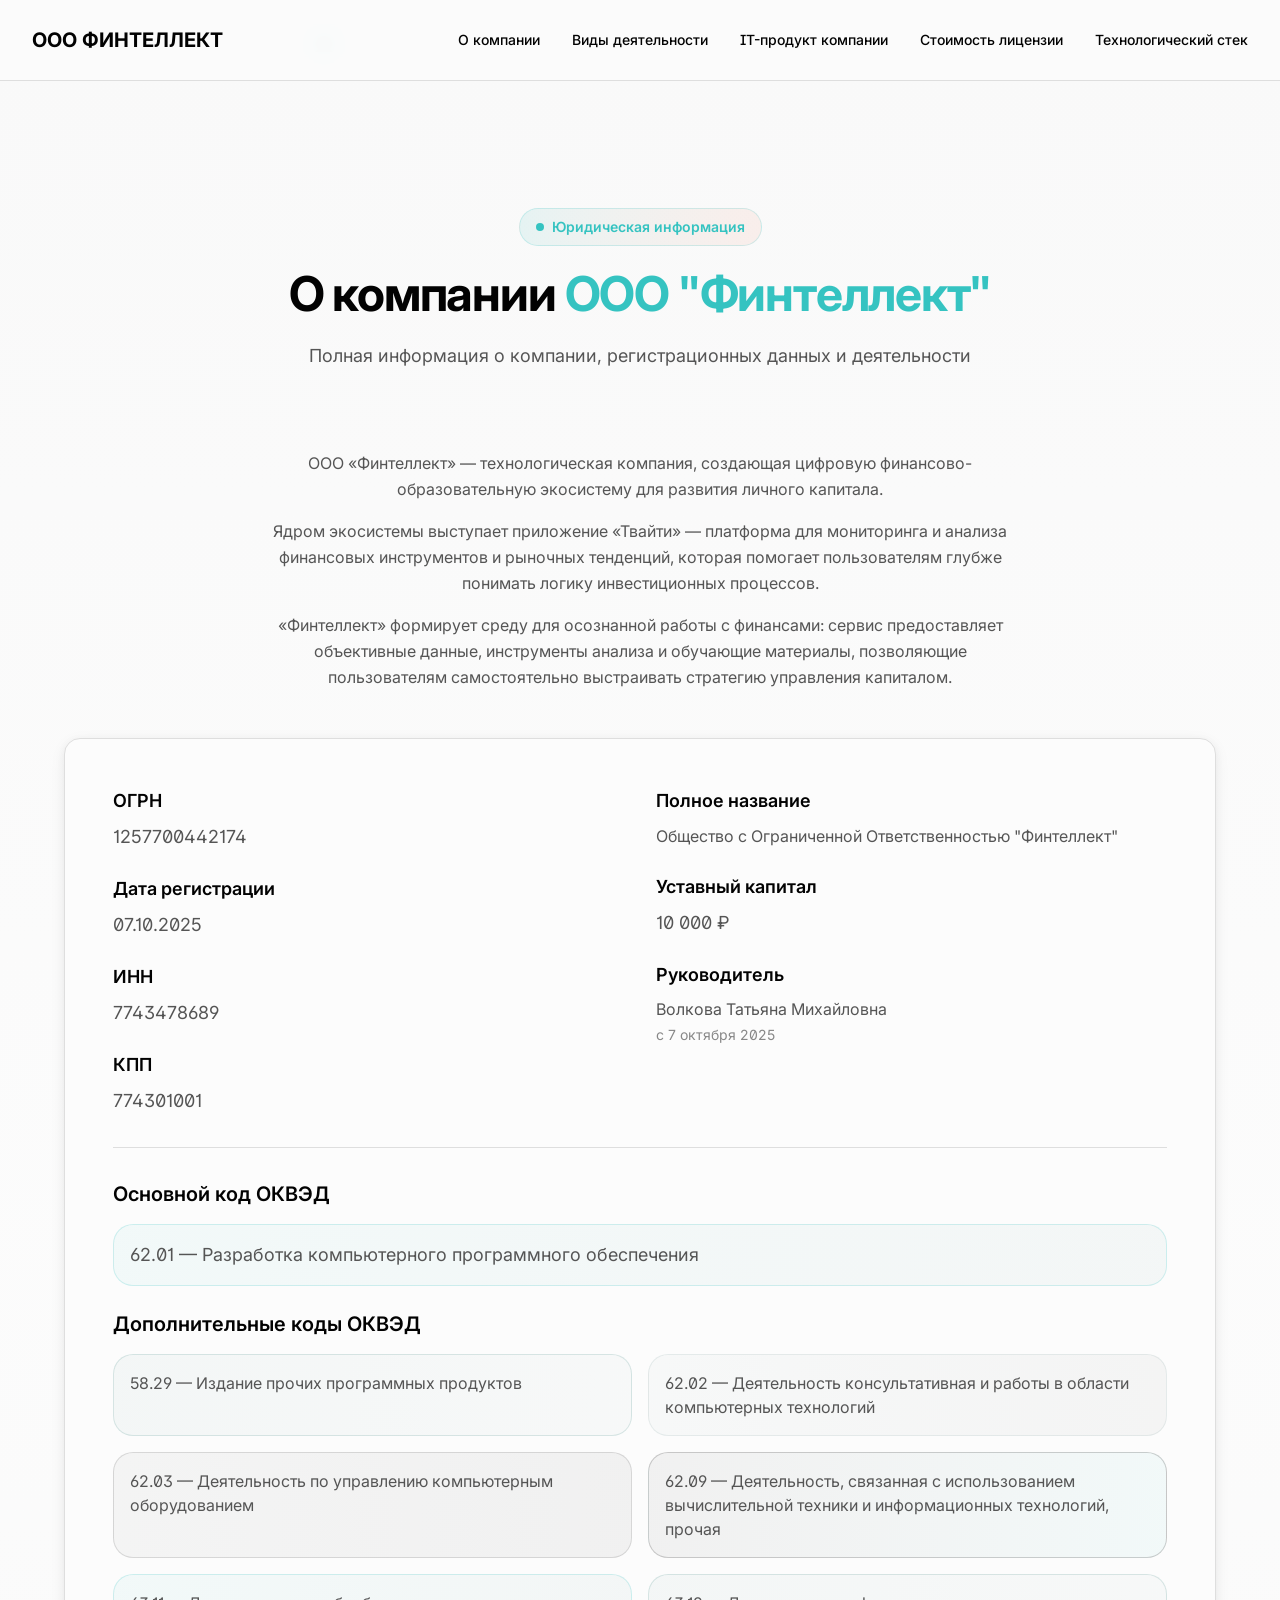
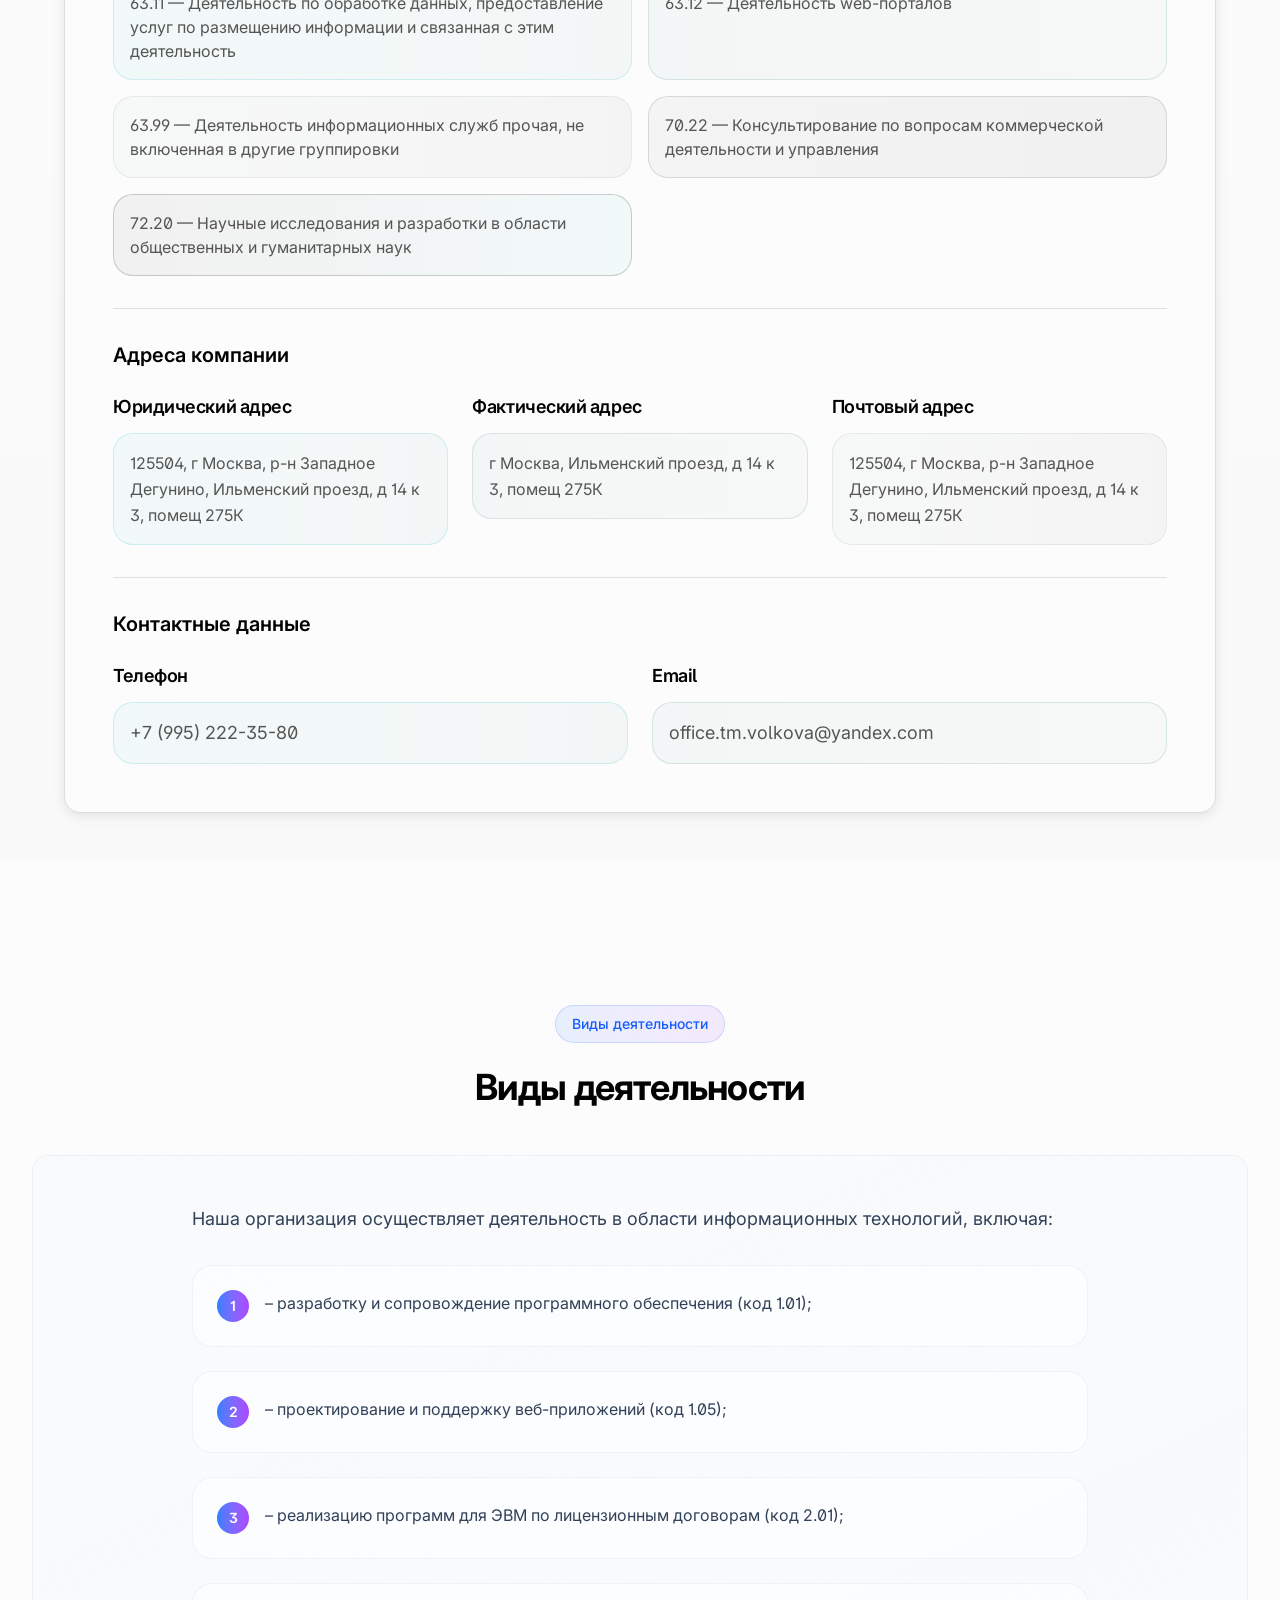
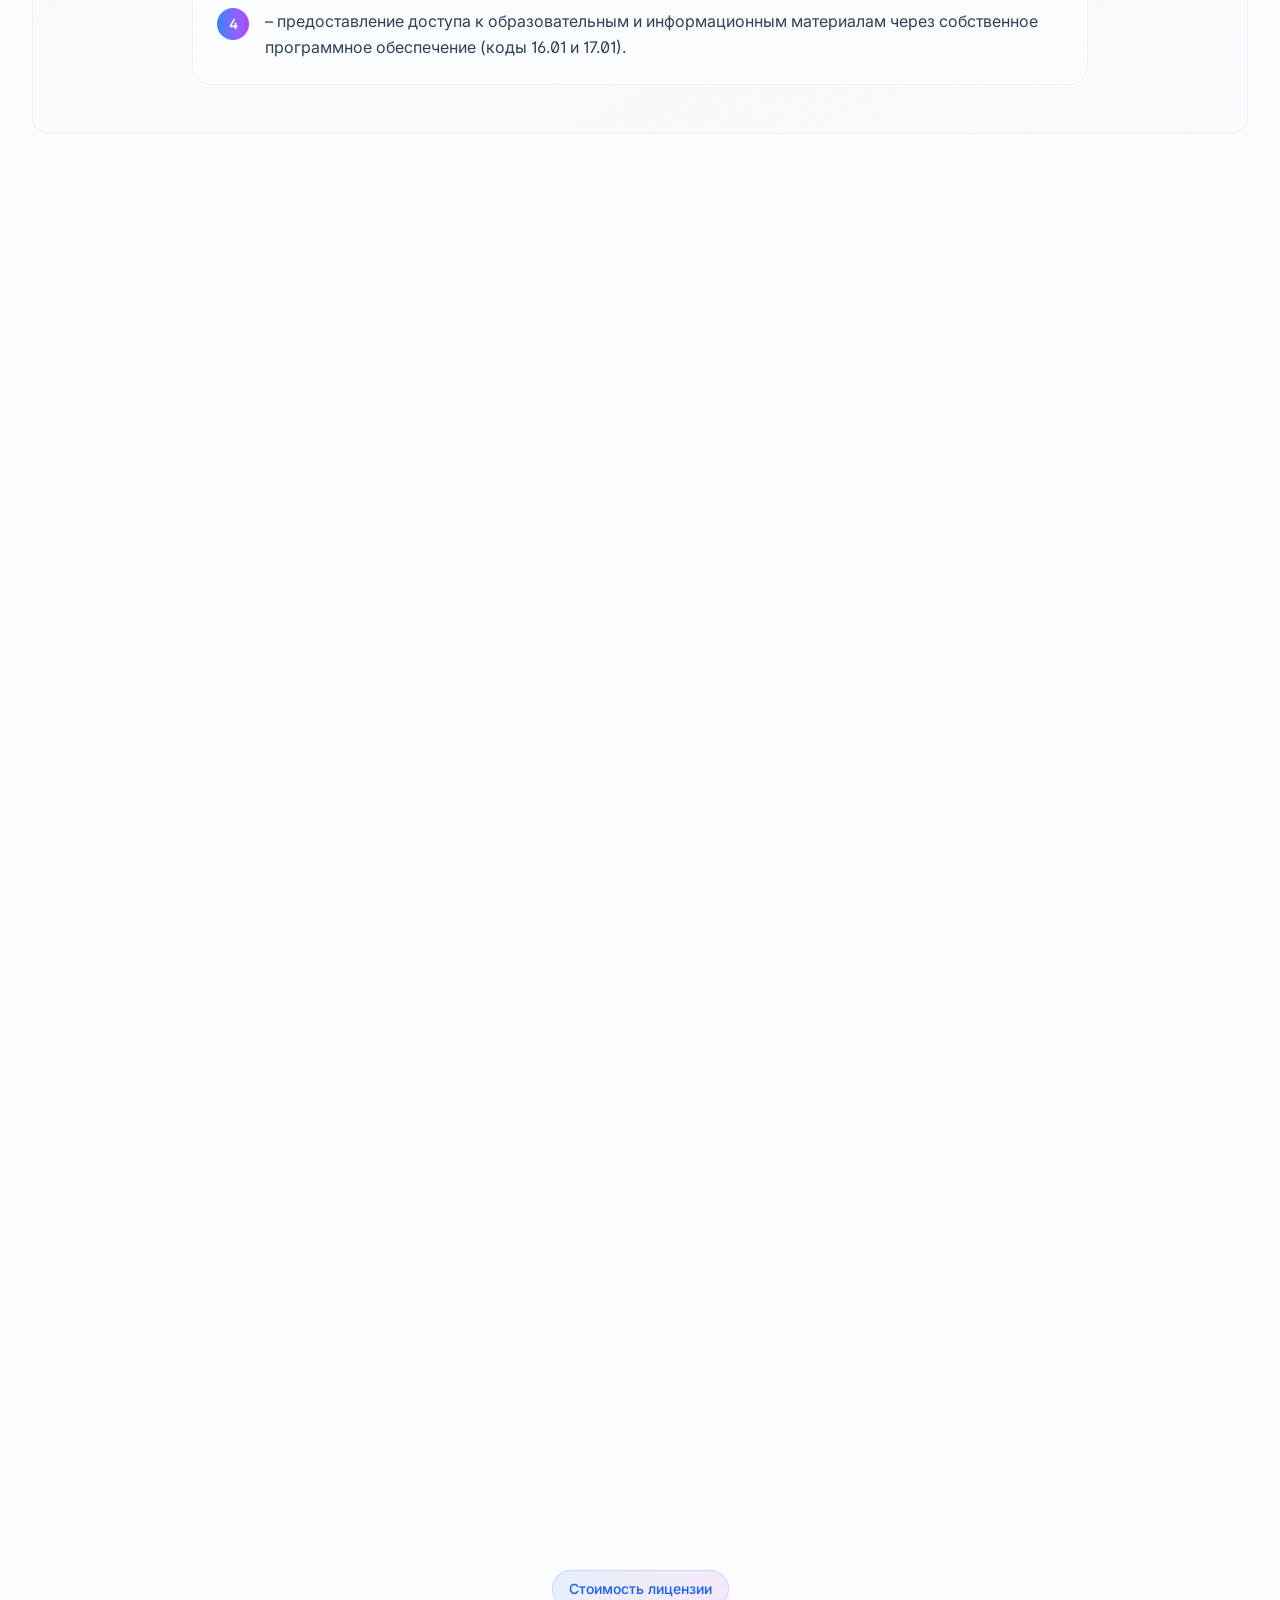
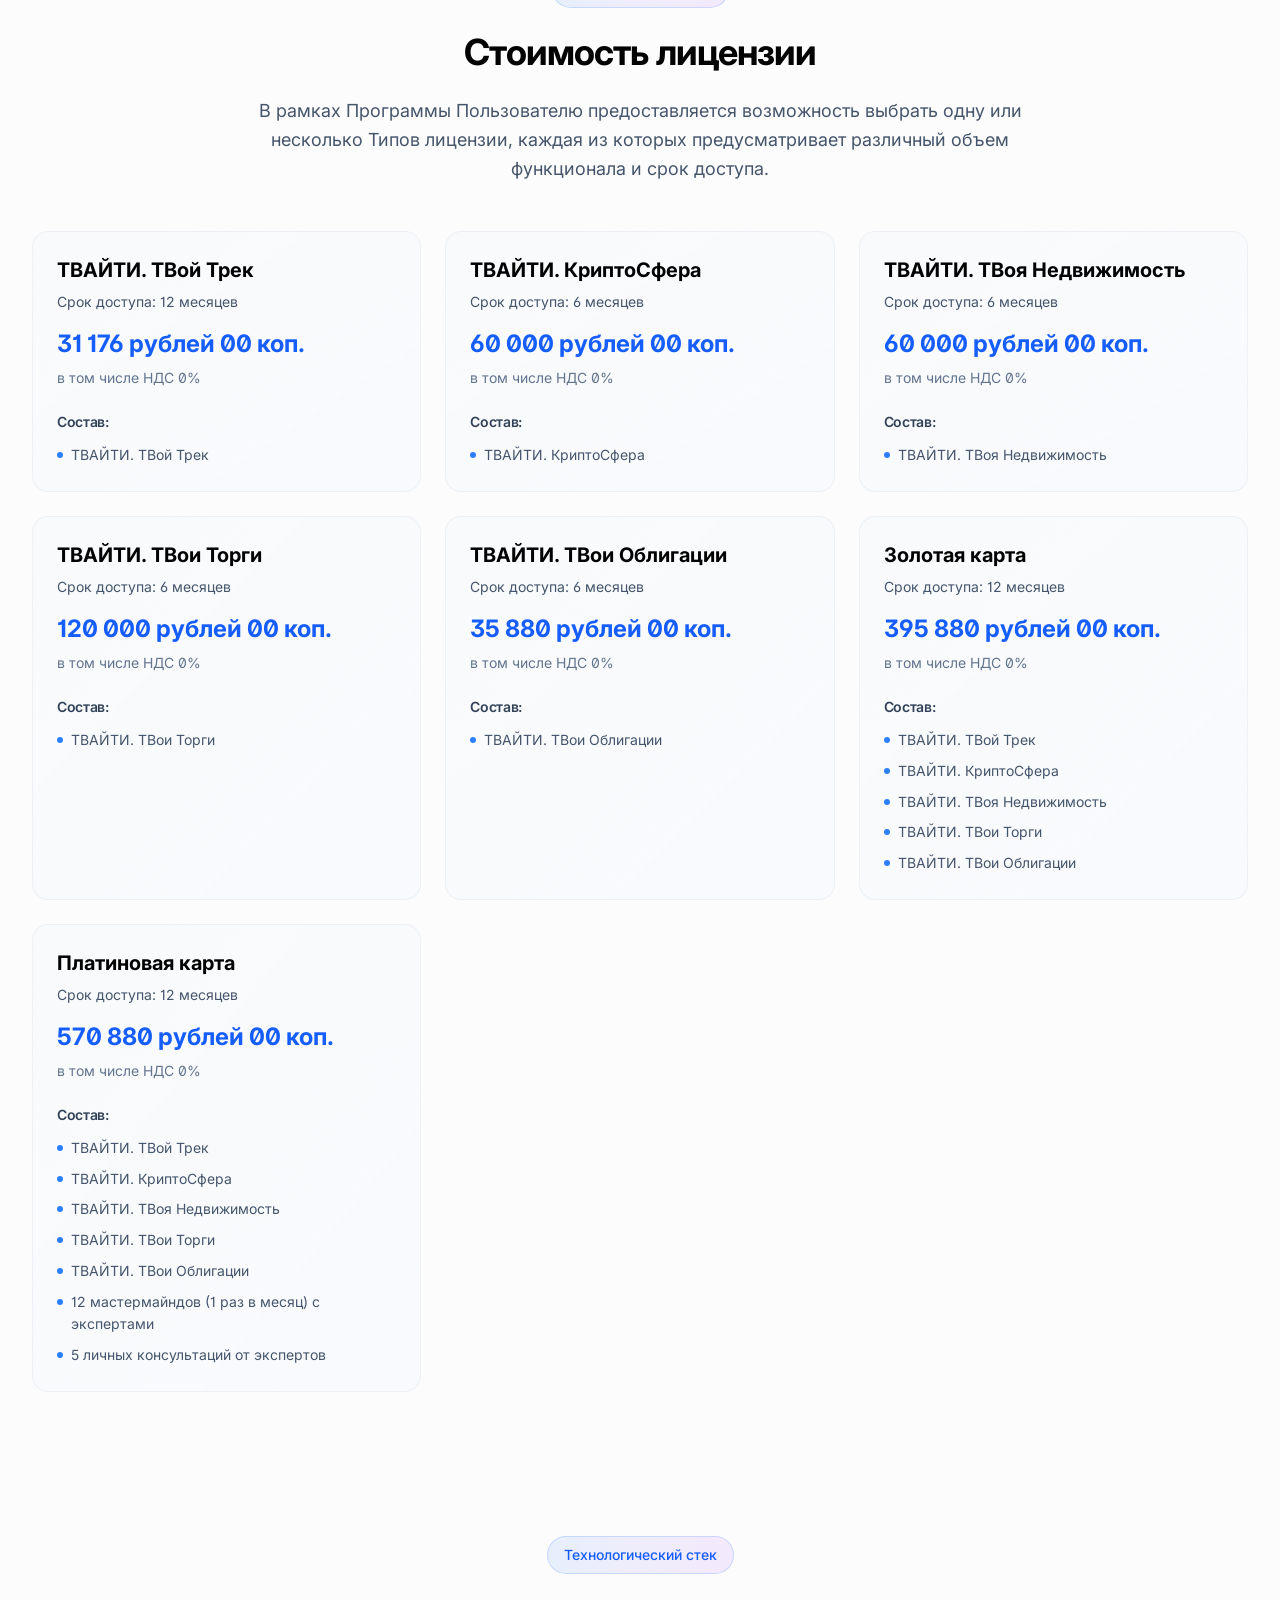
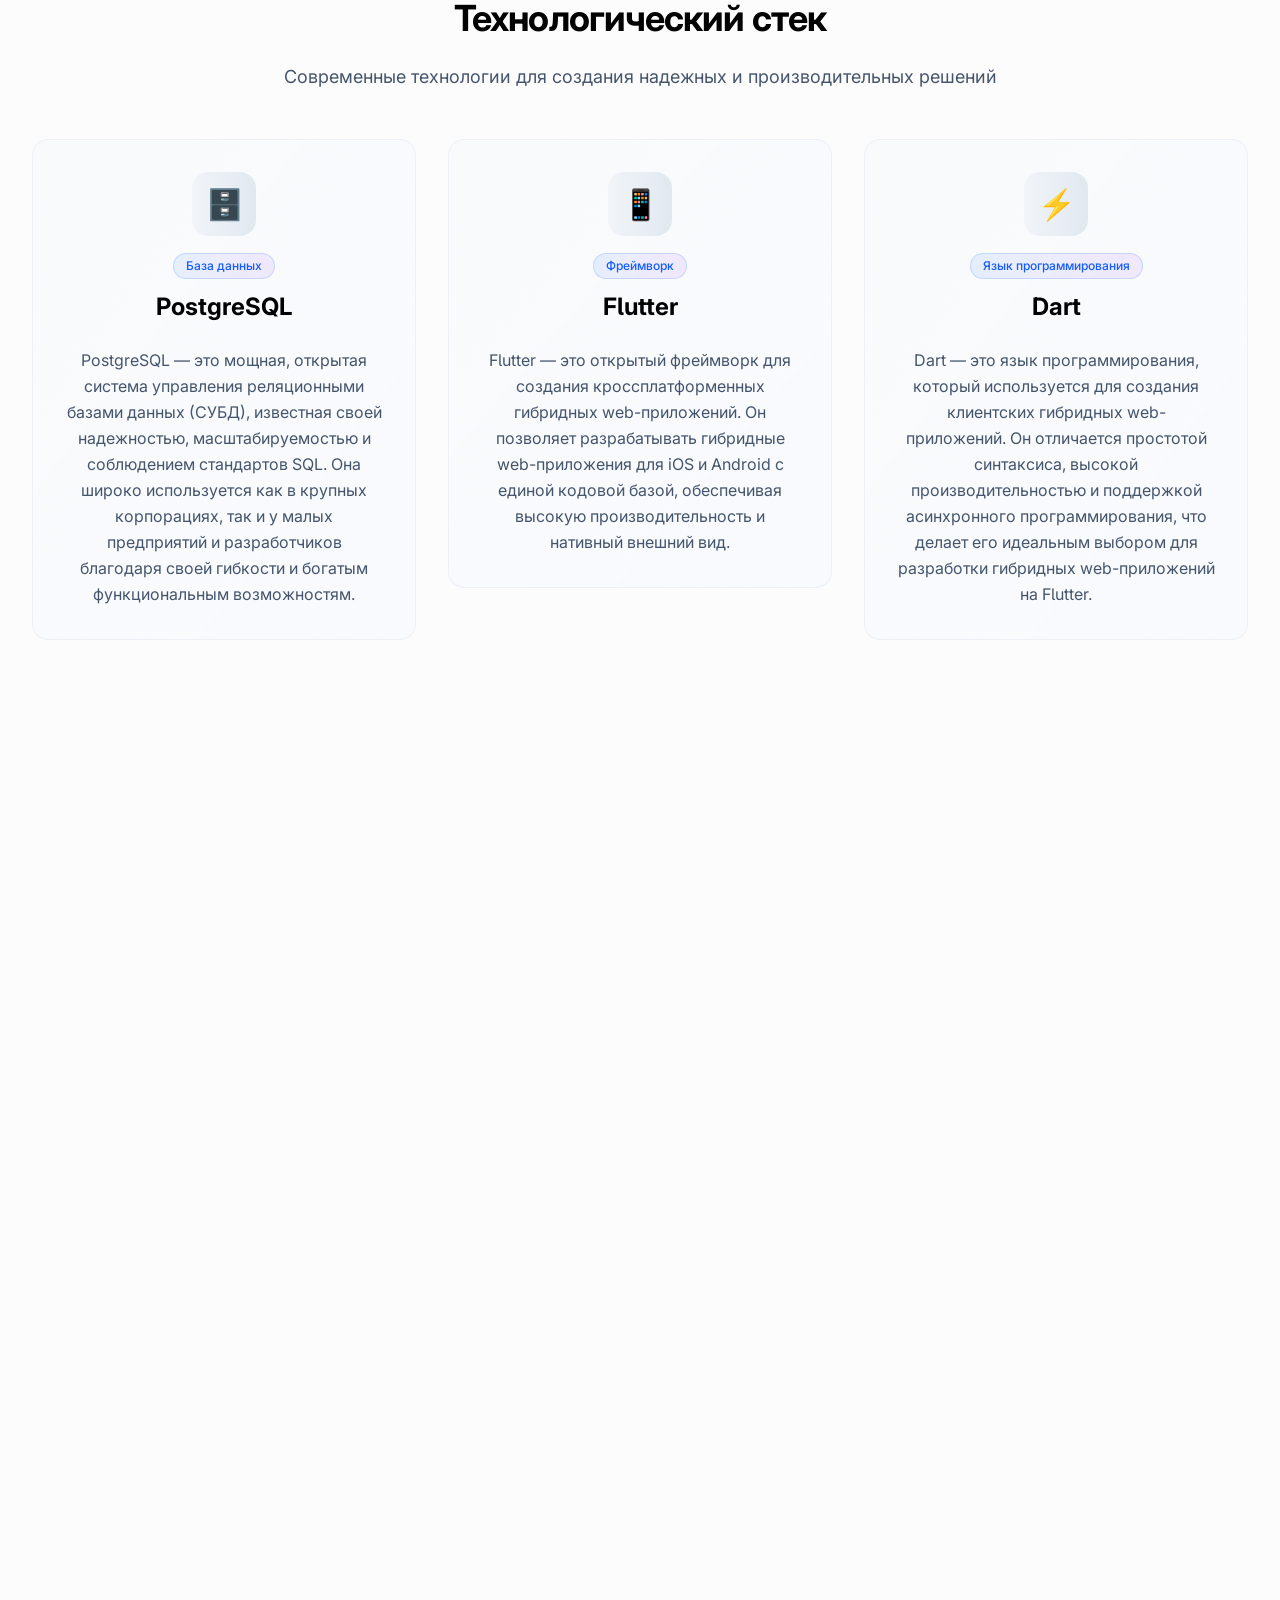
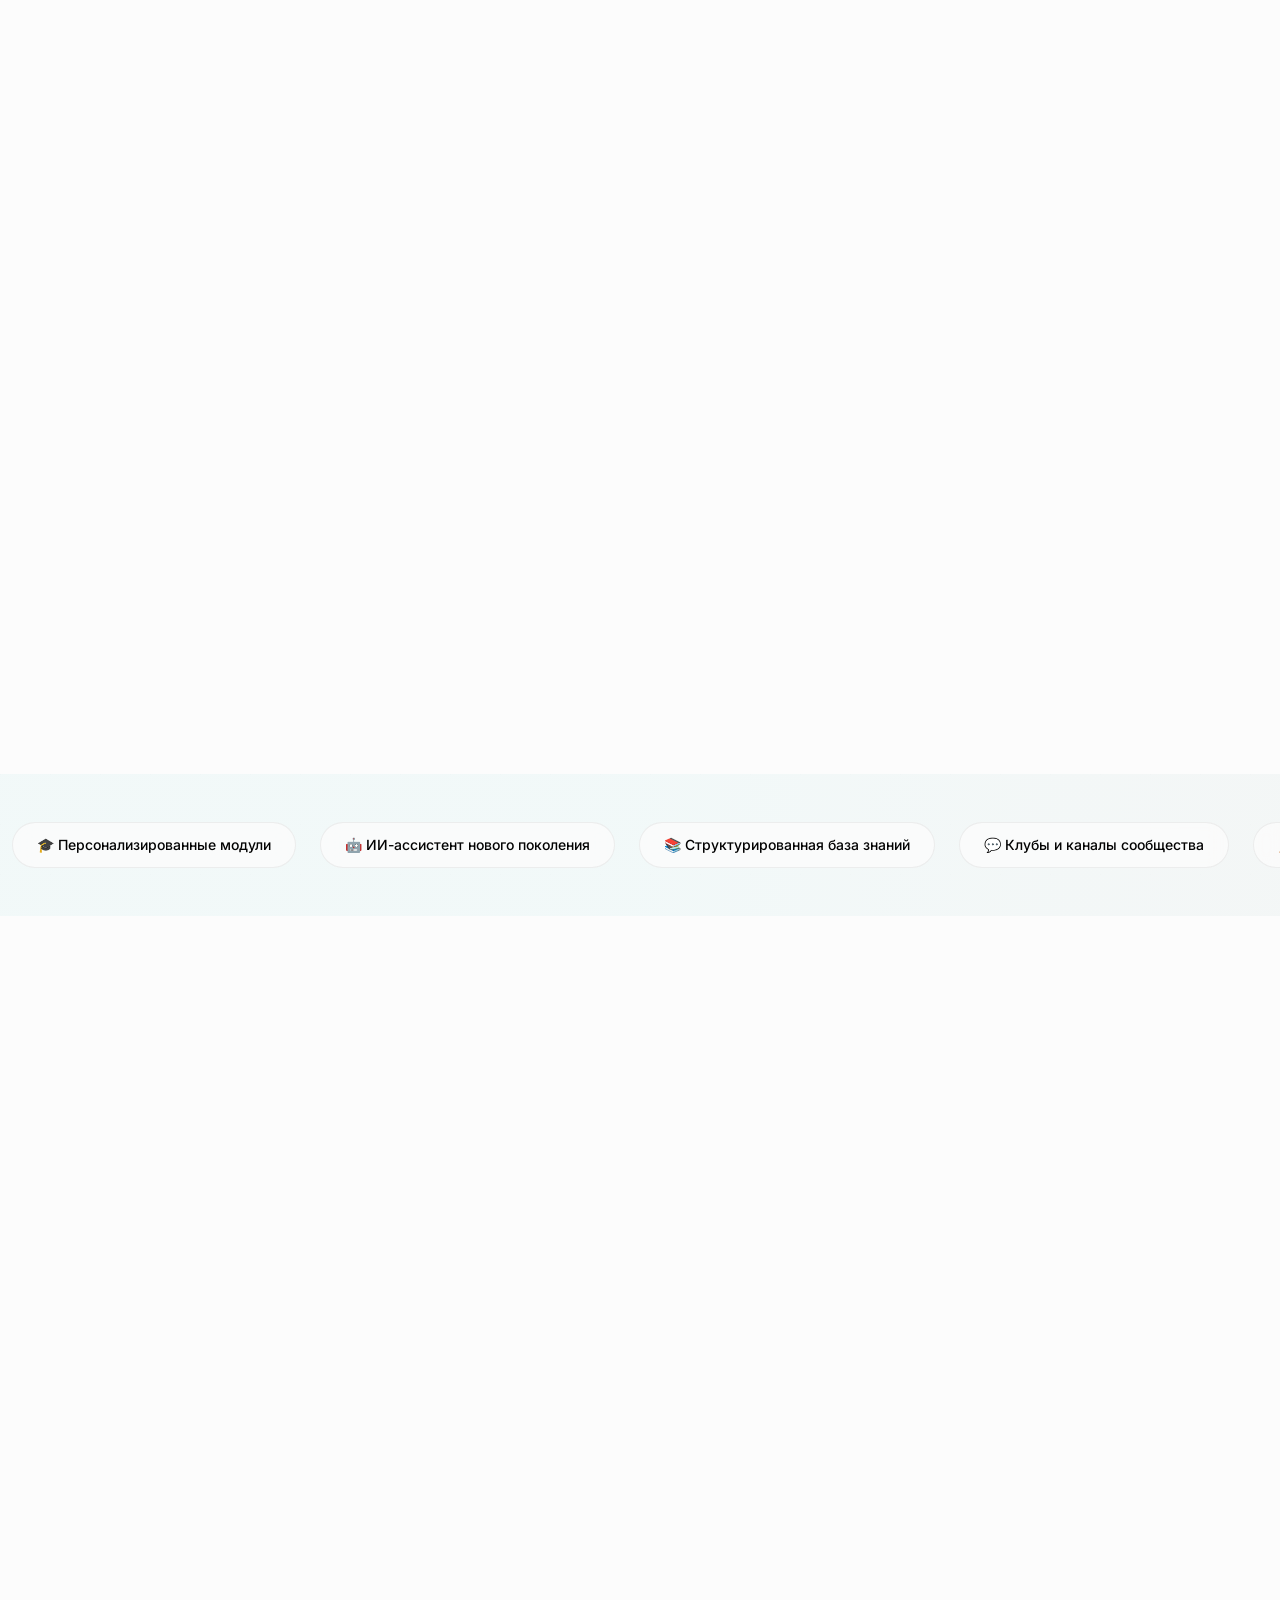
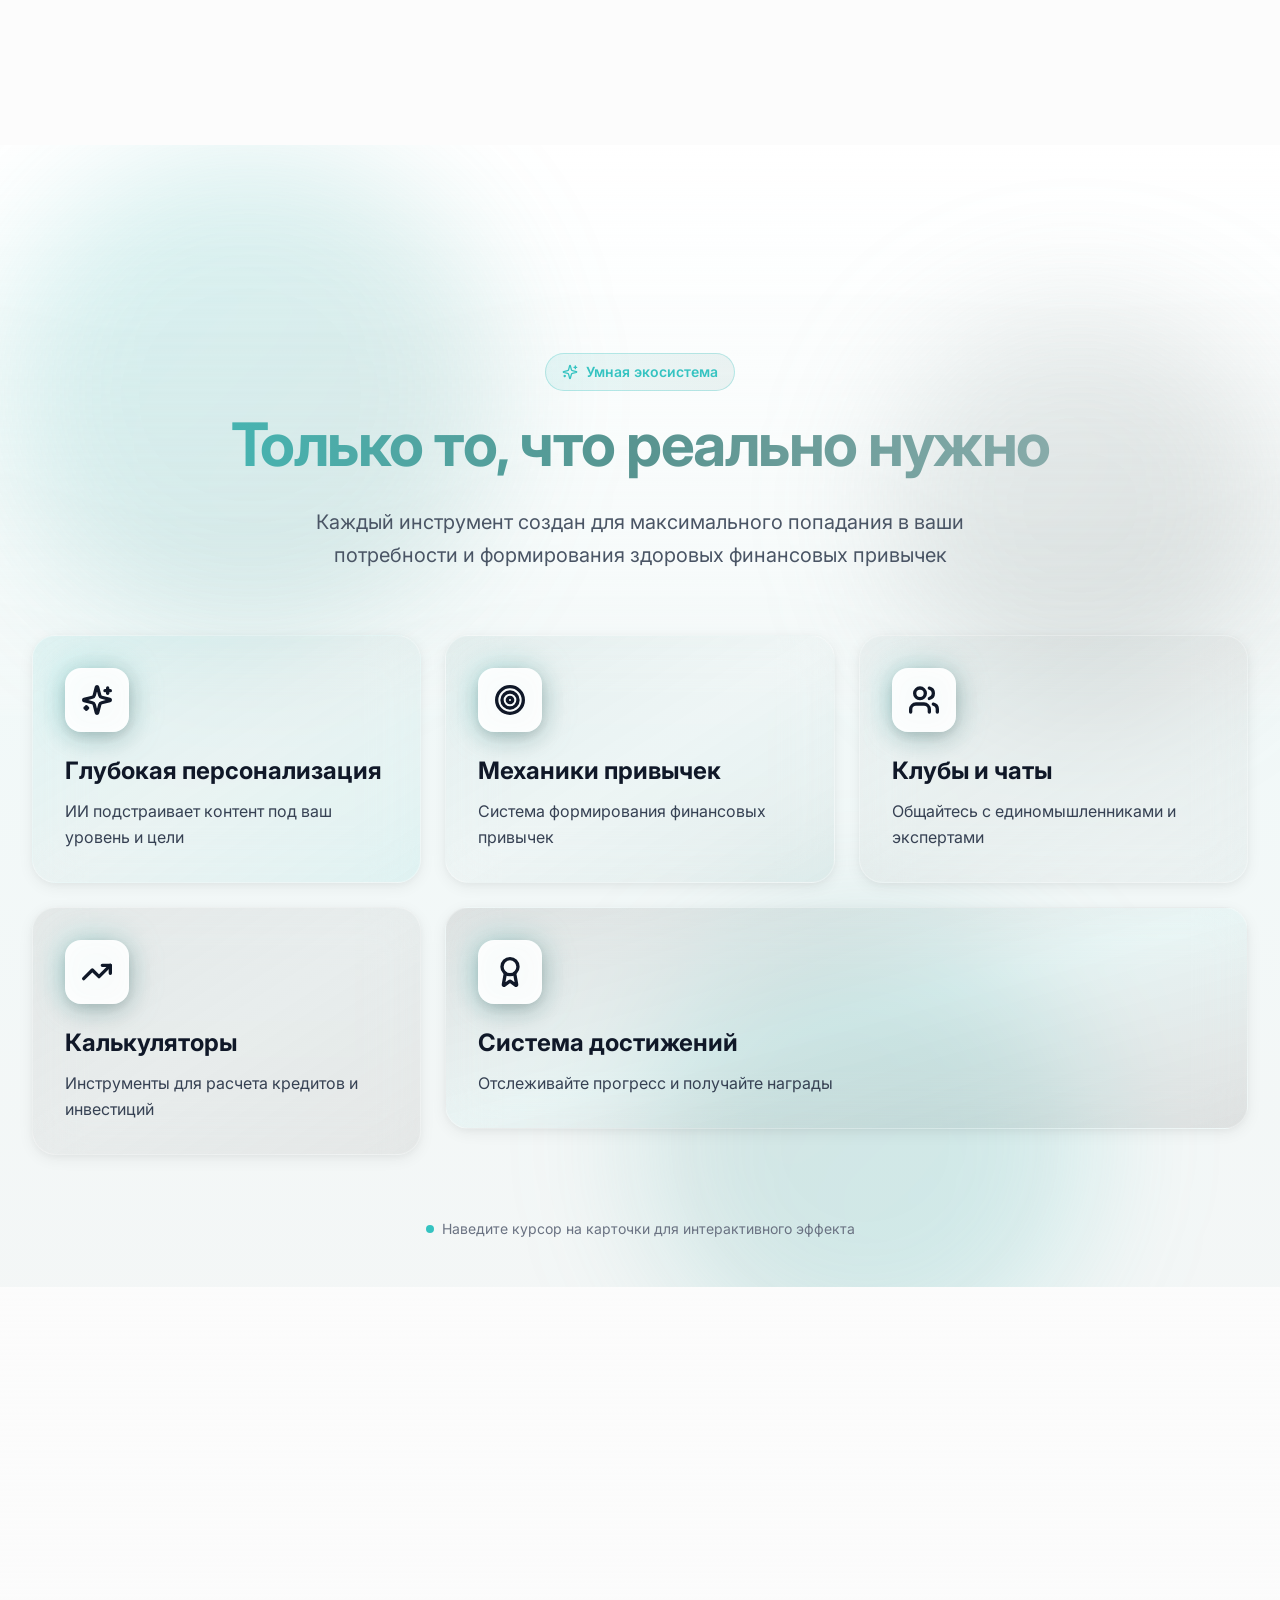
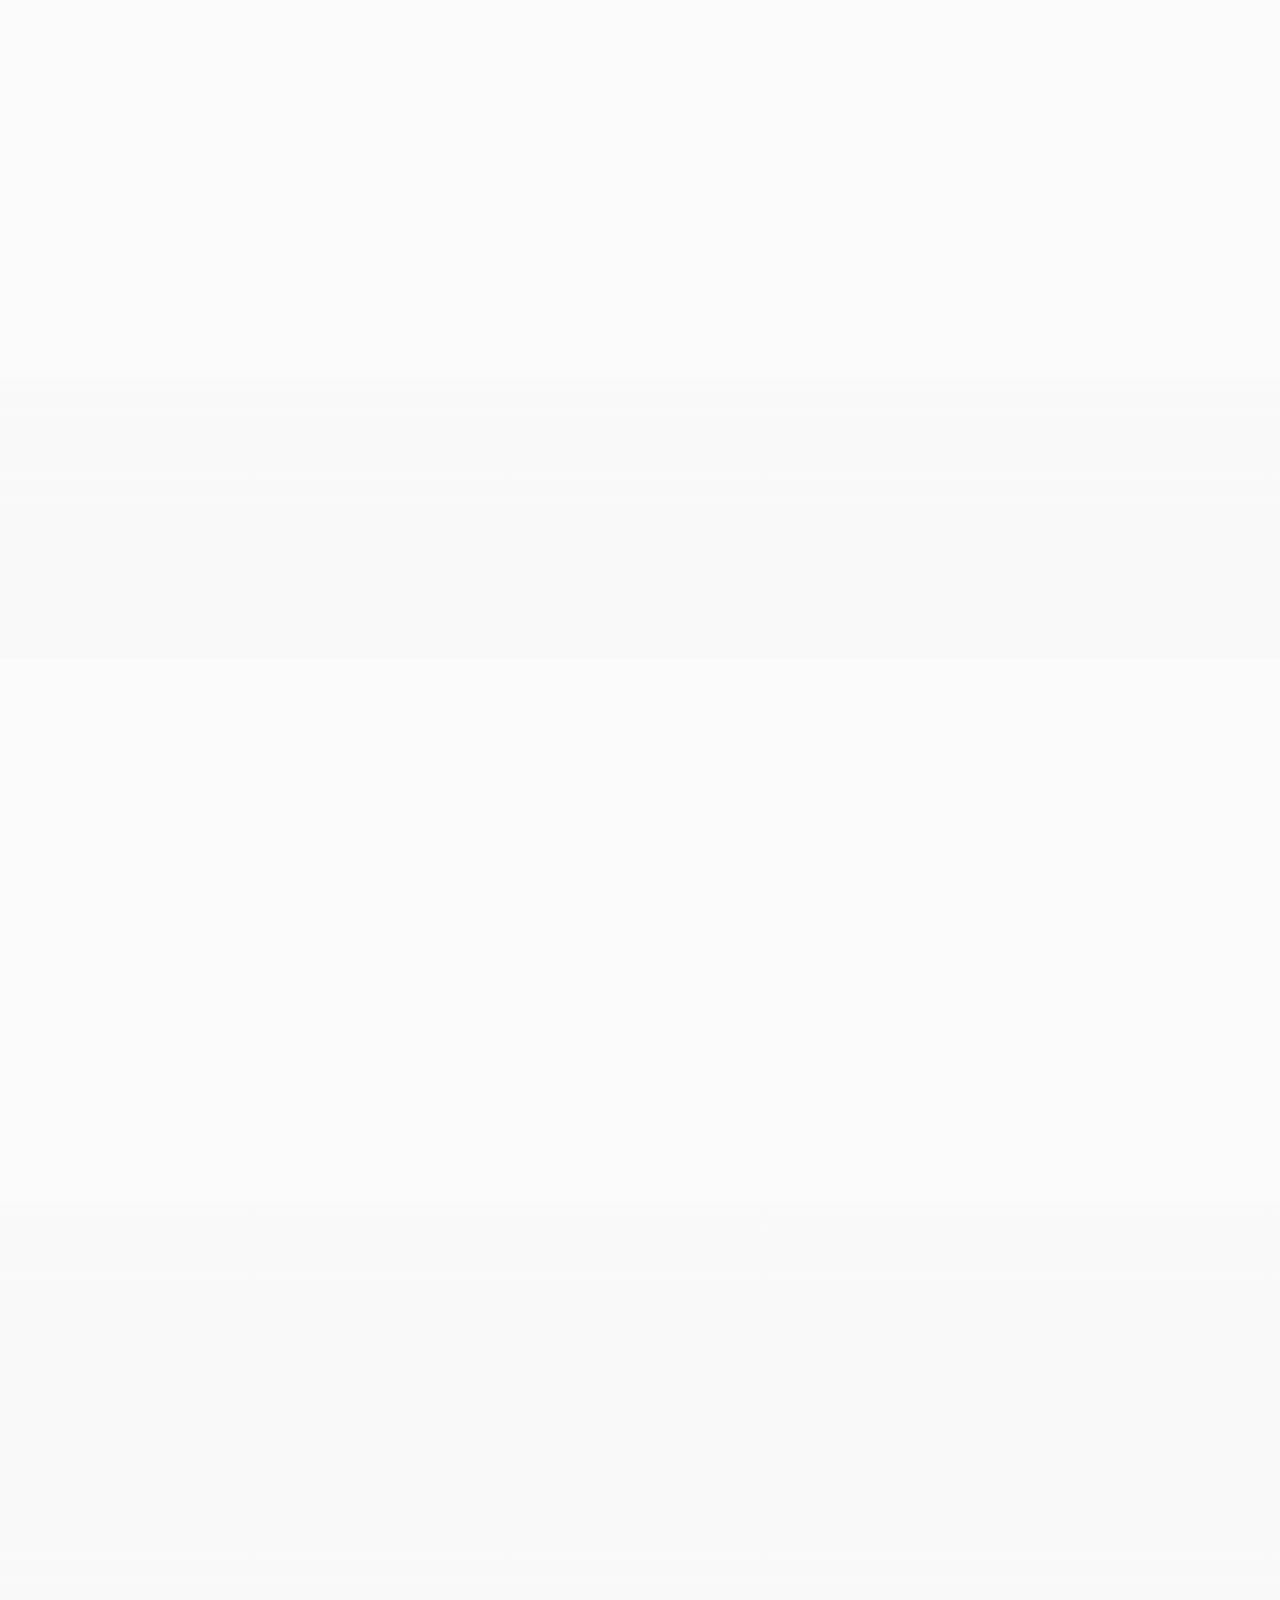
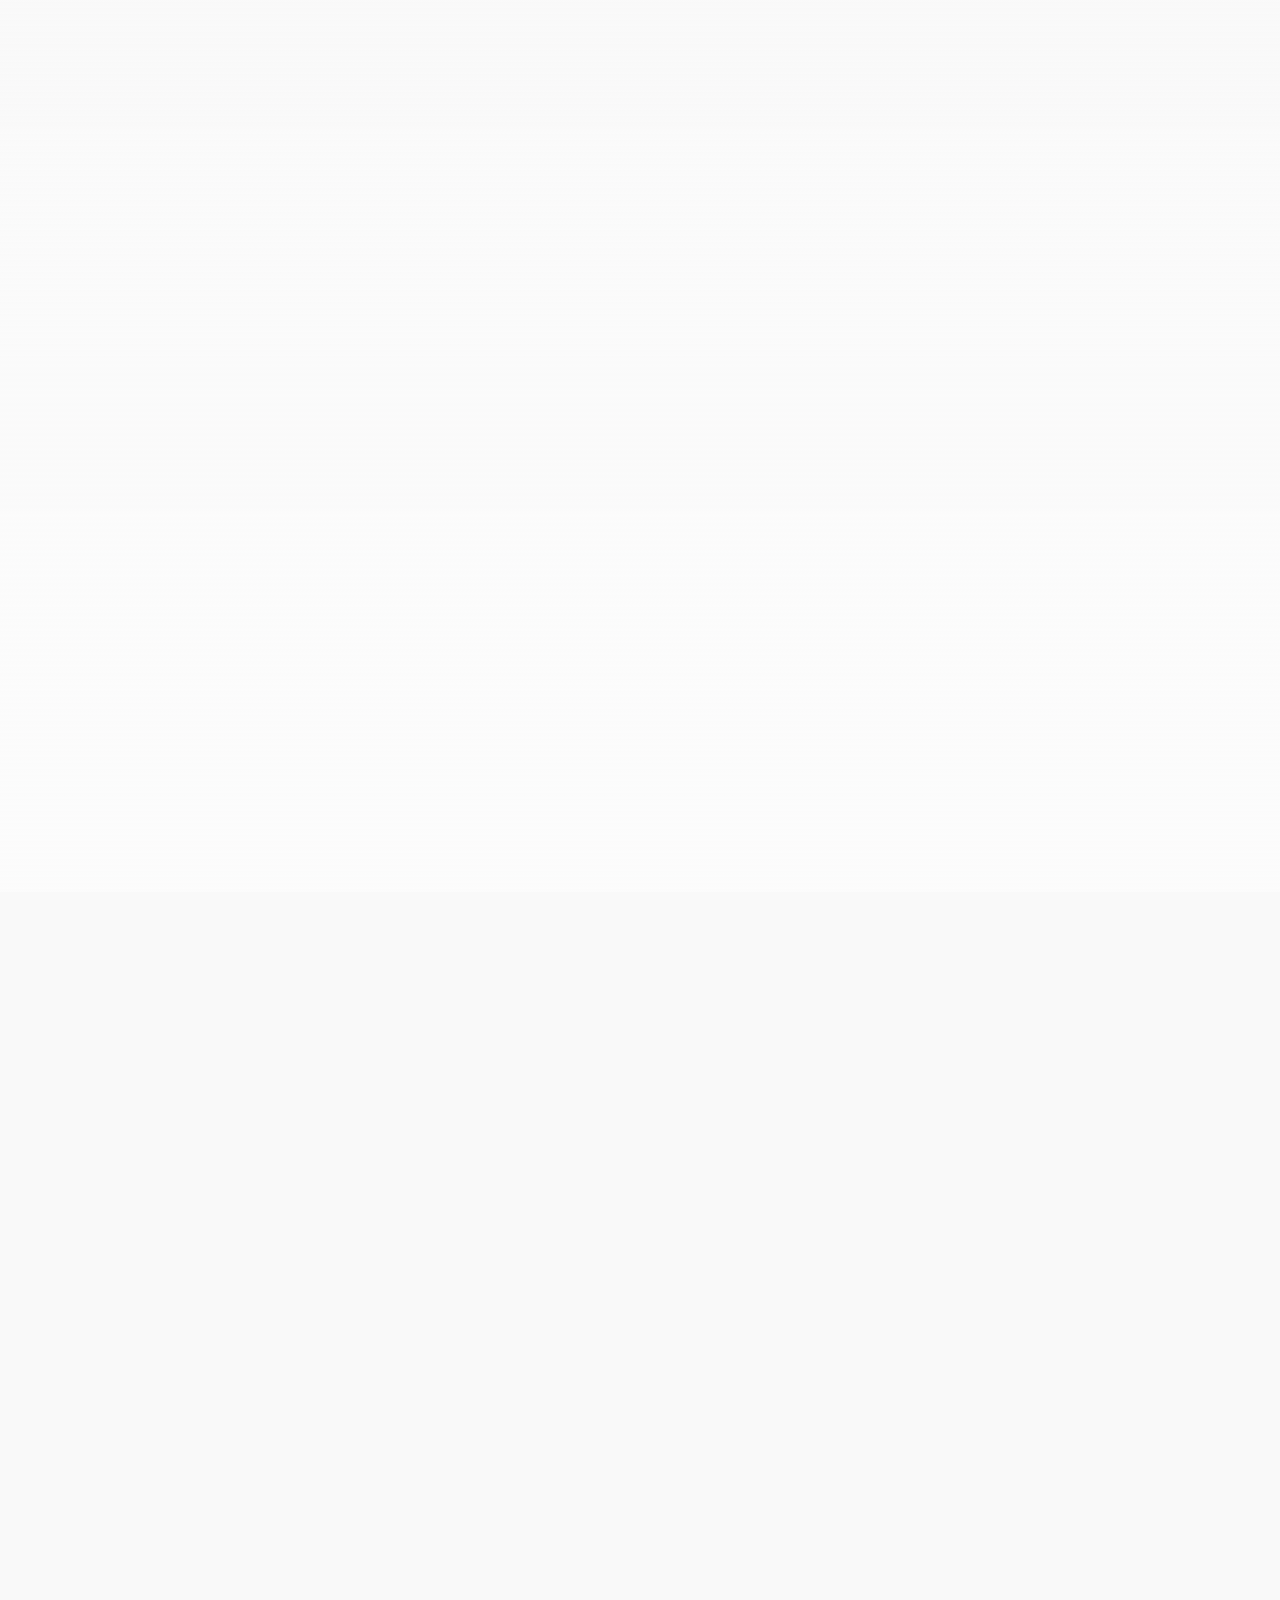
==== commit 77c937cb: "change email" ====
--- a/index.html
+++ b/index.html
@@ -1,2 +1,2 @@
-<!DOCTYPE html><!--q_qx_hjq2gbS2piiCr7P4--><html lang="ru"><head><meta charSet="utf-8"/><meta name="viewport" content="width=device-width, initial-scale=1"/><link rel="preload" href="/_next/static/media/GeistMono_Variable.p.73882635.woff2" as="font" crossorigin="" type="font/woff2"/><link rel="preload" href="/_next/static/media/Geist_Variable-s.p.f19e4721.woff2" as="font" crossorigin="" type="font/woff2"/><link rel="preload" as="image" href="/images/design-mode/side-rotate-view.png"/><link rel="stylesheet" href="/_next/static/chunks/b0241f0722045bbe.css" data-precedence="next"/><link rel="stylesheet" href="/_next/static/chunks/d3e03523a79a7993.css" data-precedence="next"/><link rel="preload" as="script" fetchPriority="low" href="/_next/static/chunks/90a95c1c316d1595.js"/><script src="/_next/static/chunks/8b4c52e426985d12.js" async=""></script><script src="/_next/static/chunks/30ea11065999f7ac.js" async=""></script><script src="/_next/static/chunks/3f2fd4ae42e3b426.js" async=""></script><script src="/_next/static/chunks/turbopack-24ee8e5eb2008f8d.js" async=""></script><script src="/_next/static/chunks/ff1a16fafef87110.js" async=""></script><script src="/_next/static/chunks/7340adf74ff47ec0.js" async=""></script><script src="/_next/static/chunks/7460513ea7d688ab.js" async=""></script><script src="/_next/static/chunks/6aa554f63e43c839.js" async=""></script><meta name="next-size-adjust" content=""/><title>ТВАЙТИ — Контроль финансов в одном гибридном web-приложении</title><meta name="description" content="Гибридное web-приложение для отслеживания финансов, развития финансовой грамотности и формирования здоровых привычек с ИИ-ассистентом"/><meta name="generator" content="v0.app"/><script src="/_next/static/chunks/a6dad97d9634a72d.js" noModule=""></script></head><body class="font-sans geistsans_d5a4f12f-module__Ur3q_a__variable geistmono_157ca88a-module__iaM1Ya__variable antialiased"><div hidden=""><!--$--><!--/$--></div><div class="gradient-mesh-bg"></div><!--$?--><template id="B:0"></template><!--/$--><section aria-label="Notifications alt+T" tabindex="-1" aria-live="polite" aria-relevant="additions text" aria-atomic="false"></section><!--$!--><template data-dgst="BAILOUT_TO_CLIENT_SIDE_RENDERING"></template><!--/$--><script>requestAnimationFrame(function(){$RT=performance.now()});</script><script src="/_next/static/chunks/90a95c1c316d1595.js" id="_R_" async=""></script><div hidden id="S:0"><main class="min-h-screen"><header class="fixed top-0 left-0 right-0 z-50 bg-background/80 backdrop-blur-md border-b border-border"><div class="container mx-auto px-4 sm:px-6 lg:px-8"><div class="flex items-center justify-between h-16 sm:h-20"><div class="flex items-center"><span class="text-lg sm:text-xl font-bold text-foreground">ООО ФИНТЕЛЛЕКТ</span></div><nav class="hidden md:flex items-center gap-8"><a href="#about" class="text-sm font-medium text-foreground hover:text-accent transition-colors">О компании</a><a href="#activities" class="text-sm font-medium text-foreground hover:text-accent transition-colors">Виды деятельности</a><a href="#product" class="text-sm font-medium text-foreground hover:text-accent transition-colors">IT-продукт компании</a><a href="#pricing" class="text-sm font-medium text-foreground hover:text-accent transition-colors">Стоимость лицензии</a><a href="#tech-stack" class="text-sm font-medium text-foreground hover:text-accent transition-colors">Технологический стек</a></nav></div></div></header><section id="about" class="cv-auto py-20 sm:py-32 relative overflow-hidden bg-background"><div class="absolute inset-0 bg-gradient-to-b from-muted/30 via-background to-muted/30"></div><div class="absolute inset-0 overflow-hidden"><div class="absolute top-10 left-1/4 w-2 h-2 bg-[#35c3c1] rounded-full animate-ping"></div><div class="absolute top-1/3 right-1/4 w-2 h-2 bg-[#FF8E72] rounded-full animate-ping delay-500"></div><div class="absolute bottom-1/3 left-1/3 w-2 h-2 bg-[#FFB84D] rounded-full animate-ping delay-1000"></div></div><div class="container mx-auto px-4 sm:px-6 lg:px-8 relative z-10"><div class="scroll-reveal translate-y-20 opacity-0 " style="transition-delay:100ms"><div class="text-center max-w-3xl mx-auto mb-20"><div class="inline-flex items-center gap-2 px-4 py-2 rounded-full bg-gradient-to-r from-[#35c3c1]/10 to-[#FF8E72]/10 border border-[#35c3c1]/20 mb-6"><div class="w-2 h-2 rounded-full bg-[#35c3c1] animate-pulse"></div><span class="text-sm font-semibold text-[#35c3c1]">Юридическая информация</span></div><h2 class="text-4xl sm:text-5xl font-bold tracking-tight mb-6 text-balance">О компании <span class="text-accent">ООО &quot;Финтеллект&quot;</span></h2><p class="text-lg text-muted-foreground text-pretty">Полная информация о компании, регистрационных данных и деятельности</p></div></div><div class="scroll-reveal translate-y-20 opacity-0 " style="transition-delay:150ms"><div class="max-w-3xl mx-auto mb-12 space-y-4 text-center"><p class="text-base text-muted-foreground leading-relaxed">ООО «Финтеллект» — технологическая компания, создающая цифровую финансово-образовательную экосистему для развития личного капитала.</p><p class="text-base text-muted-foreground leading-relaxed">Ядром экосистемы выступает приложение «Твайти» — платформа для мониторинга и анализа финансовых инструментов и рыночных тенденций, которая помогает пользователям глубже понимать логику инвестиционных процессов.</p><p class="text-base text-muted-foreground leading-relaxed">«Финтеллект» формирует среду для осознанной работы с финансами: сервис предоставляет объективные данные, инструменты анализа и обучающие материалы, позволяющие пользователям самостоятельно выстраивать стратегию управления капиталом.</p></div></div><div class="max-w-6xl mx-auto"><div class="scroll-reveal translate-y-20 opacity-0 " style="transition-delay:200ms"><div class="bg-card border border-border rounded-2xl p-8 sm:p-12 shadow-soft"><div class="space-y-8"><div class="grid grid-cols-1 md:grid-cols-2 gap-8"><div class="space-y-6"><div class="group"><h3 class="text-lg font-semibold text-foreground mb-2 group-hover:text-[#35c3c1] transition-colors">ОГРН</h3><p class="text-muted-foreground text-lg">1257700442174</p></div><div class="group"><h3 class="text-lg font-semibold text-foreground mb-2 group-hover:text-[#35c3c1] transition-colors">Дата регистрации</h3><p class="text-muted-foreground text-lg">07.10.2025</p></div><div class="group"><h3 class="text-lg font-semibold text-foreground mb-2 group-hover:text-[#35c3c1] transition-colors">ИНН</h3><p class="text-muted-foreground text-lg">7743478689</p></div><div class="group"><h3 class="text-lg font-semibold text-foreground mb-2 group-hover:text-[#35c3c1] transition-colors">КПП</h3><p class="text-muted-foreground text-lg">774301001</p></div></div><div class="space-y-6"><div class="group"><h3 class="text-lg font-semibold text-foreground mb-2 group-hover:text-[#35c3c1] transition-colors">Полное название</h3><p class="text-muted-foreground leading-relaxed">Общество с Ограниченной Ответственностью &quot;Финтеллект&quot;</p></div><div class="group"><h3 class="text-lg font-semibold text-foreground mb-2 group-hover:text-[#35c3c1] transition-colors">Уставный капитал</h3><p class="text-muted-foreground text-lg">10 000 ₽</p></div><div class="group"><h3 class="text-lg font-semibold text-foreground mb-2 group-hover:text-[#35c3c1] transition-colors">Руководитель</h3><p class="text-muted-foreground">Волкова Татьяна Михайловна</p><p class="text-sm text-muted-foreground/70 mt-1">с 7 октября 2025</p></div></div></div><div class="border-t border-border pt-8"><div class="mb-6"><h3 class="text-xl font-semibold text-foreground mb-4">Основной код ОКВЭД</h3><div class="bg-gradient-to-r from-[#35c3c1]/5 to-[#589490]/5 rounded-xl p-4 border border-[#35c3c1]/20"><p class="text-muted-foreground text-lg">62.01 — Разработка компьютерного программного обеспечения</p></div></div><h3 class="text-xl font-semibold text-foreground mb-4">Дополнительные коды ОКВЭД</h3><div class="grid grid-cols-1 md:grid-cols-2 gap-4"><div class="bg-gradient-to-r from-[#589490]/5 to-[#9DB6B6]/5 rounded-xl p-4 border border-[#589490]/20"><p class="text-muted-foreground">58.29 — Издание прочих программных продуктов</p></div><div class="bg-gradient-to-r from-[#9DB6B6]/5 to-[#636663]/5 rounded-xl p-4 border border-[#9DB6B6]/20"><p class="text-muted-foreground">62.02 — Деятельность консультативная и работы в области компьютерных технологий</p></div><div class="bg-gradient-to-r from-[#636663]/5 to-[#222121]/5 rounded-xl p-4 border border-[#636663]/20"><p class="text-muted-foreground">62.03 — Деятельность по управлению компьютерным оборудованием</p></div><div class="bg-gradient-to-r from-[#222121]/5 to-[#35c3c1]/5 rounded-xl p-4 border border-[#222121]/20"><p class="text-muted-foreground">62.09 — Деятельность, связанная с использованием вычислительной техники и информационных технологий, прочая</p></div><div class="bg-gradient-to-r from-[#35c3c1]/5 to-[#589490]/5 rounded-xl p-4 border border-[#35c3c1]/20"><p class="text-muted-foreground">63.11 — Деятельность по обработке данных, предоставление услуг по размещению информации и связанная с этим деятельность</p></div><div class="bg-gradient-to-r from-[#589490]/5 to-[#9DB6B6]/5 rounded-xl p-4 border border-[#589490]/20"><p class="text-muted-foreground">63.12 — Деятельность web-порталов</p></div><div class="bg-gradient-to-r from-[#9DB6B6]/5 to-[#636663]/5 rounded-xl p-4 border border-[#9DB6B6]/20"><p class="text-muted-foreground">63.99 — Деятельность информационных служб прочая, не включенная в другие группировки</p></div><div class="bg-gradient-to-r from-[#636663]/5 to-[#222121]/5 rounded-xl p-4 border border-[#636663]/20"><p class="text-muted-foreground">70.22 — Консультирование по вопросам коммерческой деятельности и управления</p></div><div class="bg-gradient-to-r from-[#222121]/5 to-[#35c3c1]/5 rounded-xl p-4 border border-[#222121]/20"><p class="text-muted-foreground">72.20 — Научные исследования и разработки в области общественных и гуманитарных наук</p></div></div></div><div class="border-t border-border pt-8"><h3 class="text-xl font-semibold text-foreground mb-6">Адреса компании</h3><div class="grid grid-cols-1 md:grid-cols-3 gap-6"><div class="group"><h4 class="text-lg font-semibold text-foreground mb-3 group-hover:text-[#35c3c1] transition-colors">Юридический адрес</h4><div class="bg-gradient-to-r from-[#35c3c1]/5 to-[#589490]/5 rounded-xl p-4 border border-[#35c3c1]/20"><p class="text-muted-foreground leading-relaxed">125504, г Москва, р-н Западное Дегунино, Ильменский проезд, д 14 к 3, помещ 275К</p></div></div><div class="group"><h4 class="text-lg font-semibold text-foreground mb-3 group-hover:text-[#35c3c1] transition-colors">Фактический адрес</h4><div class="bg-gradient-to-r from-[#589490]/5 to-[#9DB6B6]/5 rounded-xl p-4 border border-[#589490]/20"><p class="text-muted-foreground leading-relaxed">г Москва, Ильменский проезд, д 14 к 3, помещ 275К</p></div></div><div class="group"><h4 class="text-lg font-semibold text-foreground mb-3 group-hover:text-[#35c3c1] transition-colors">Почтовый адрес</h4><div class="bg-gradient-to-r from-[#9DB6B6]/5 to-[#636663]/5 rounded-xl p-4 border border-[#9DB6B6]/20"><p class="text-muted-foreground leading-relaxed">125504, г Москва, р-н Западное Дегунино, Ильменский проезд, д 14 к 3, помещ 275К</p></div></div></div></div><div class="border-t border-border pt-8"><h3 class="text-xl font-semibold text-foreground mb-6">Контактные данные</h3><div class="grid grid-cols-1 md:grid-cols-2 gap-6"><div class="group"><h4 class="text-lg font-semibold text-foreground mb-3 group-hover:text-[#35c3c1] transition-colors">Телефон</h4><div class="bg-gradient-to-r from-[#35c3c1]/5 to-[#589490]/5 rounded-xl p-4 border border-[#35c3c1]/20"><a href="tel:+79952223580" class="text-muted-foreground text-lg hover:text-[#35c3c1] transition-colors duration-300 block" aria-label="Позвонить по номеру +7 (995) 222-35-80">+7 (995) 222-35-80</a></div></div><div class="group"><h4 class="text-lg font-semibold text-foreground mb-3 group-hover:text-[#35c3c1] transition-colors">Email</h4><div class="bg-gradient-to-r from-[#589490]/5 to-[#9DB6B6]/5 rounded-xl p-4 border border-[#589490]/20"><a href="mailto:inbox@tvaity.ru" class="text-muted-foreground text-lg hover:text-[#35c3c1] transition-colors duration-300 block" aria-label="Написать письмо на адрес inbox@tvaity.ru">inbox@tvaity.ru</a></div></div></div></div></div></div></div></div></div></section><section id="activities" class="py-16 px-4 sm:px-6 lg:px-8"><div class="max-w-7xl mx-auto"><div class="scroll-reveal translate-y-20 opacity-0 " style="transition-delay:0ms"><div class="text-center mb-12"><div class="inline-flex items-center px-4 py-2 rounded-full bg-gradient-to-r from-blue-500/10 to-purple-500/10 border border-blue-500/20 mb-6"><span class="text-sm font-medium text-blue-600 dark:text-blue-400">Виды деятельности</span></div><h2 class="text-3xl sm:text-4xl font-bold text-foreground mb-6">Виды деятельности</h2></div></div><div class="scroll-reveal translate-y-20 opacity-0 " style="transition-delay:200ms"><div class="bg-gradient-to-br from-slate-50 to-blue-50/30 dark:from-slate-900 dark:to-blue-950/20 rounded-2xl p-8 sm:p-12 border border-slate-200/50 dark:border-slate-700/50"><div class="max-w-4xl mx-auto"><p class="text-lg text-slate-700 dark:text-slate-300 mb-8 leading-relaxed">Наша организация осуществляет деятельность в области информационных технологий, включая:</p><div class="space-y-6"><div class="flex items-start gap-4 p-6 bg-white/50 dark:bg-slate-800/50 rounded-xl border border-slate-200/50 dark:border-slate-700/50 hover:shadow-lg transition-all duration-300"><div class="flex-shrink-0 w-8 h-8 bg-gradient-to-r from-blue-500 to-purple-500 rounded-full flex items-center justify-center"><span class="text-white font-semibold text-sm">1</span></div><div class="flex-1"><p class="text-slate-700 dark:text-slate-300 leading-relaxed">– разработку и сопровождение программного обеспечения (код 1.01);</p></div></div><div class="flex items-start gap-4 p-6 bg-white/50 dark:bg-slate-800/50 rounded-xl border border-slate-200/50 dark:border-slate-700/50 hover:shadow-lg transition-all duration-300"><div class="flex-shrink-0 w-8 h-8 bg-gradient-to-r from-blue-500 to-purple-500 rounded-full flex items-center justify-center"><span class="text-white font-semibold text-sm">2</span></div><div class="flex-1"><p class="text-slate-700 dark:text-slate-300 leading-relaxed">– проектирование и поддержку веб-приложений (код 1.05);</p></div></div><div class="flex items-start gap-4 p-6 bg-white/50 dark:bg-slate-800/50 rounded-xl border border-slate-200/50 dark:border-slate-700/50 hover:shadow-lg transition-all duration-300"><div class="flex-shrink-0 w-8 h-8 bg-gradient-to-r from-blue-500 to-purple-500 rounded-full flex items-center justify-center"><span class="text-white font-semibold text-sm">3</span></div><div class="flex-1"><p class="text-slate-700 dark:text-slate-300 leading-relaxed">– реализацию программ для ЭВМ по лицензионным договорам (код 2.01);</p></div></div><div class="flex items-start gap-4 p-6 bg-white/50 dark:bg-slate-800/50 rounded-xl border border-slate-200/50 dark:border-slate-700/50 hover:shadow-lg transition-all duration-300"><div class="flex-shrink-0 w-8 h-8 bg-gradient-to-r from-blue-500 to-purple-500 rounded-full flex items-center justify-center"><span class="text-white font-semibold text-sm">4</span></div><div class="flex-1"><p class="text-slate-700 dark:text-slate-300 leading-relaxed">– предоставление доступа к образовательным и информационным материалам через собственное программное обеспечение (коды 16.01 и 17.01).</p></div></div></div></div></div></div></div></section><div class="hidden sm:block"><section id="product" class="cv-auto relative pt-32 pb-20 sm:pt-40 sm:pb-32 overflow-hidden"><div class="absolute top-20 right-20 w-96 h-96 bg-gradient-to-br from-accent/20 to-[#589490]/20 rounded-full blur-3xl animate-pulse-glow"></div><div class="absolute bottom-20 left-20 w-80 h-80 bg-gradient-to-tr from-[#9DB6B6]/15 to-accent/15 rounded-full blur-3xl animate-pulse-glow delay-1000"></div><div class="container mx-auto px-4 sm:px-6 lg:px-8 relative z-10"><div class="grid lg:grid-cols-2 gap-12 lg:gap-16 items-center"><div class="scroll-reveal translate-x-20 opacity-0 " style="transition-delay:100ms"><div class="max-w-2xl"><div class="inline-flex items-center gap-2 px-4 py-2 rounded-full bg-gradient-to-r from-accent/15 to-[#589490]/15 border border-accent/30 text-accent text-sm font-semibold mb-6 shadow-soft hover:shadow-medium transition-all duration-300 group cursor-default"><span class="w-2 h-2 rounded-full bg-accent animate-ping"></span><span class="relative">Только что запущено<span class="absolute -bottom-0.5 left-0 w-full h-[2px] bg-gradient-to-r from-accent to-transparent scale-x-0 group-hover:scale-x-100 transition-transform duration-300 origin-left"></span></span></div><h1 class="text-4xl sm:text-5xl md:text-6xl lg:text-7xl font-bold tracking-tight text-balance mb-4 sm:mb-6 leading-[1.1]">IT-продукт <!-- --> <span class="bg-gradient-to-r from-[#35c3c1] via-[#589490] to-[#35c3c1] bg-clip-text text-transparent animate-gradient-x bg-[length:200%_auto]">компании</span></h1><p class="text-base sm:text-lg md:text-xl text-muted-foreground leading-relaxed mb-3 sm:mb-4 text-pretty">ТВАЙТИ — платформа-экосистема финансовых инструментов с персонализацией и ИИ. Помогает выстроить порядок в деньгах, достигать целей и чувствовать уверенность в завтрашнем дне.</p><p class="text-sm sm:text-base text-muted-foreground/80 leading-relaxed mb-6 sm:mb-8 text-pretty">Применяйте современные технологии, общайтесь в клубах и получайте поддержку ИИ-ассистента. Всё необходимое для финансового роста — в одном гибридном web-приложении.</p><div class="flex flex-col sm:flex-row gap-4"><button data-slot="button" class="inline-flex items-center justify-center gap-2 whitespace-nowrap disabled:pointer-events-none disabled:opacity-50 [&amp;_svg]:pointer-events-none [&amp;_svg:not([class*=&#x27;size-&#x27;])]:size-4 shrink-0 [&amp;_svg]:shrink-0 outline-none focus-visible:border-ring focus-visible:ring-ring/50 focus-visible:ring-[3px] aria-invalid:ring-destructive/20 dark:aria-invalid:ring-destructive/40 aria-invalid:border-destructive h-10 rounded-md px-6 has-[&gt;svg]:px-4 relative bg-primary text-primary-foreground hover:bg-primary/90 text-base font-semibold group shadow-strong hover:shadow-xl hover:scale-[1.02] transition-all duration-300 overflow-hidden"><span class="absolute inset-0 bg-gradient-to-r from-transparent via-white/20 to-transparent -translate-x-full group-hover:translate-x-full transition-transform duration-700"></span><span class="relative flex items-center">Узнать больше<svg xmlns="http://www.w3.org/2000/svg" width="24" height="24" viewBox="0 0 24 24" fill="none" stroke="currentColor" stroke-width="2" stroke-linecap="round" stroke-linejoin="round" class="lucide lucide-arrow-right ml-2 h-5 w-5 group-hover:translate-x-1 group-hover:scale-110 transition-all duration-300"><path d="M5 12h14"></path><path d="m12 5 7 7-7 7"></path></svg></span></button></div><div class="mt-8 sm:mt-12 pt-6 sm:pt-10 border-t border-border/50"><div class="group hover:scale-105 transition-all duration-300 cursor-default"><div class="relative p-6 sm:p-8 rounded-xl bg-gradient-to-br from-slate-50/50 to-blue-50/30 dark:from-slate-800/50 dark:to-blue-950/20 border border-slate-200/50 dark:border-slate-700/50 group-hover:border-blue-500/30 transition-all duration-300"><div class="text-left"><div class="text-sm sm:text-base text-slate-700 dark:text-slate-300 leading-relaxed group-hover:text-slate-800 dark:group-hover:text-slate-200 transition-colors space-y-3"><p>ООО «Финтеллект» является правообладателем исключительных прав на программу ТВАЙТИ.</p><p>Программа предоставляется пользователям на условиях неисключительной лицензии, оформляемой при заключении лицензионного договора.</p><p>Программа включена в реестр отечественного ПО<!-- --> <a href="https://reestr.digital.gov.ru/reestr/7075541/?sphrase_id=19513601" target="_blank" rel="noopener noreferrer" class="text-blue-600 dark:text-blue-400 hover:underline break-all">https://reestr.digital.gov.ru/reestr/7075541/?sphrase_id=19513601</a>. Реестровая запись №32252 от 17.02.2026</p><p>Произведена на основании поручения Министерства цифрового развития, связи и массовых коммуникаций Российской Федерации от 17.02.2026 по протоколу заседания экспертного совета от 06.02.2026 №68пр</p></div></div></div></div></div></div></div><div class="scroll-reveal -translate-x-20 opacity-0 " style="transition-delay:200ms"><div class="relative lg:h-[700px] flex items-center justify-center"><div class="relative w-full max-w-md mx-auto"><div class="absolute inset-0 bg-accent/20 blur-[100px] rounded-full animate-pulse-glow"></div><img alt="ТВАЙТИ App Interface" width="400" height="800" decoding="async" data-nimg="1" class="relative z-10 w-full h-auto drop-shadow-2xl animate-float" style="color:transparent" src="/images/design-mode/side-rotate-view.png"/></div></div></div></div></div></section></div><section id="pricing" class="py-16 px-4 sm:px-6 lg:px-8"><div class="max-w-7xl mx-auto"><div class="scroll-reveal translate-y-20 opacity-0 " style="transition-delay:0ms"><div class="text-center mb-12"><div class="inline-flex items-center px-4 py-2 rounded-full bg-gradient-to-r from-blue-500/10 to-purple-500/10 border border-blue-500/20 mb-6"><span class="text-sm font-medium text-blue-600 dark:text-blue-400">Стоимость лицензии</span></div><h2 class="text-3xl sm:text-4xl font-bold text-foreground mb-6">Стоимость лицензии</h2><p class="text-lg text-slate-600 dark:text-slate-400 max-w-3xl mx-auto leading-relaxed">В рамках Программы Пользователю предоставляется возможность выбрать одну или несколько Типов лицензии, каждая из которых предусматривает различный объем функционала и срок доступа.</p></div></div><div class="scroll-reveal translate-y-20 opacity-0 " style="transition-delay:200ms"><div class="grid grid-cols-1 lg:grid-cols-2 xl:grid-cols-3 gap-6"><div class="group bg-gradient-to-br from-slate-50 to-blue-50/30 dark:from-slate-900 dark:to-blue-950/20 rounded-2xl p-6 border border-slate-200/50 dark:border-slate-700/50 hover:shadow-xl hover:scale-[1.02] transition-all duration-300"><div class="mb-4"><h3 class="text-xl font-bold text-foreground mb-2 group-hover:text-blue-600 dark:group-hover:text-blue-400 transition-colors">ТВАЙТИ. ТВой Трек</h3><div class="text-sm text-slate-600 dark:text-slate-400 mb-3">Срок доступа: <!-- -->12 месяцев</div></div><div class="mb-6"><div class="text-2xl font-bold text-blue-600 dark:text-blue-400 mb-2">31 176 рублей 00 коп.</div><div class="text-sm text-slate-500 dark:text-slate-500"> в том числе НДС 0%</div></div><div><h4 class="text-sm font-semibold text-slate-700 dark:text-slate-300 mb-3">Состав:</h4><ul class="space-y-2"><li class="flex items-start gap-2"><div class="w-1.5 h-1.5 rounded-full bg-blue-500 mt-2 flex-shrink-0"></div><span class="text-sm text-slate-600 dark:text-slate-400 leading-relaxed">ТВАЙТИ. ТВой Трек</span></li></ul></div></div><div class="group bg-gradient-to-br from-slate-50 to-blue-50/30 dark:from-slate-900 dark:to-blue-950/20 rounded-2xl p-6 border border-slate-200/50 dark:border-slate-700/50 hover:shadow-xl hover:scale-[1.02] transition-all duration-300"><div class="mb-4"><h3 class="text-xl font-bold text-foreground mb-2 group-hover:text-blue-600 dark:group-hover:text-blue-400 transition-colors">ТВАЙТИ. КриптоСфера</h3><div class="text-sm text-slate-600 dark:text-slate-400 mb-3">Срок доступа: <!-- -->6 месяцев</div></div><div class="mb-6"><div class="text-2xl font-bold text-blue-600 dark:text-blue-400 mb-2">60 000 рублей 00 коп.</div><div class="text-sm text-slate-500 dark:text-slate-500"> в том числе НДС 0%</div></div><div><h4 class="text-sm font-semibold text-slate-700 dark:text-slate-300 mb-3">Состав:</h4><ul class="space-y-2"><li class="flex items-start gap-2"><div class="w-1.5 h-1.5 rounded-full bg-blue-500 mt-2 flex-shrink-0"></div><span class="text-sm text-slate-600 dark:text-slate-400 leading-relaxed">ТВАЙТИ. КриптоСфера</span></li></ul></div></div><div class="group bg-gradient-to-br from-slate-50 to-blue-50/30 dark:from-slate-900 dark:to-blue-950/20 rounded-2xl p-6 border border-slate-200/50 dark:border-slate-700/50 hover:shadow-xl hover:scale-[1.02] transition-all duration-300"><div class="mb-4"><h3 class="text-xl font-bold text-foreground mb-2 group-hover:text-blue-600 dark:group-hover:text-blue-400 transition-colors">ТВАЙТИ. ТВоя Недвижимость</h3><div class="text-sm text-slate-600 dark:text-slate-400 mb-3">Срок доступа: <!-- -->6 месяцев</div></div><div class="mb-6"><div class="text-2xl font-bold text-blue-600 dark:text-blue-400 mb-2">60 000 рублей 00 коп.</div><div class="text-sm text-slate-500 dark:text-slate-500"> в том числе НДС 0%</div></div><div><h4 class="text-sm font-semibold text-slate-700 dark:text-slate-300 mb-3">Состав:</h4><ul class="space-y-2"><li class="flex items-start gap-2"><div class="w-1.5 h-1.5 rounded-full bg-blue-500 mt-2 flex-shrink-0"></div><span class="text-sm text-slate-600 dark:text-slate-400 leading-relaxed">ТВАЙТИ. ТВоя Недвижимость</span></li></ul></div></div><div class="group bg-gradient-to-br from-slate-50 to-blue-50/30 dark:from-slate-900 dark:to-blue-950/20 rounded-2xl p-6 border border-slate-200/50 dark:border-slate-700/50 hover:shadow-xl hover:scale-[1.02] transition-all duration-300"><div class="mb-4"><h3 class="text-xl font-bold text-foreground mb-2 group-hover:text-blue-600 dark:group-hover:text-blue-400 transition-colors">ТВАЙТИ. ТВои Торги</h3><div class="text-sm text-slate-600 dark:text-slate-400 mb-3">Срок доступа: <!-- -->6 месяцев</div></div><div class="mb-6"><div class="text-2xl font-bold text-blue-600 dark:text-blue-400 mb-2">120 000 рублей 00 коп.</div><div class="text-sm text-slate-500 dark:text-slate-500"> в том числе НДС 0%</div></div><div><h4 class="text-sm font-semibold text-slate-700 dark:text-slate-300 mb-3">Состав:</h4><ul class="space-y-2"><li class="flex items-start gap-2"><div class="w-1.5 h-1.5 rounded-full bg-blue-500 mt-2 flex-shrink-0"></div><span class="text-sm text-slate-600 dark:text-slate-400 leading-relaxed">ТВАЙТИ. ТВои Торги</span></li></ul></div></div><div class="group bg-gradient-to-br from-slate-50 to-blue-50/30 dark:from-slate-900 dark:to-blue-950/20 rounded-2xl p-6 border border-slate-200/50 dark:border-slate-700/50 hover:shadow-xl hover:scale-[1.02] transition-all duration-300"><div class="mb-4"><h3 class="text-xl font-bold text-foreground mb-2 group-hover:text-blue-600 dark:group-hover:text-blue-400 transition-colors">ТВАЙТИ. ТВои Облигации</h3><div class="text-sm text-slate-600 dark:text-slate-400 mb-3">Срок доступа: <!-- -->6 месяцев</div></div><div class="mb-6"><div class="text-2xl font-bold text-blue-600 dark:text-blue-400 mb-2">35 880 рублей 00 коп.</div><div class="text-sm text-slate-500 dark:text-slate-500"> в том числе НДС 0%</div></div><div><h4 class="text-sm font-semibold text-slate-700 dark:text-slate-300 mb-3">Состав:</h4><ul class="space-y-2"><li class="flex items-start gap-2"><div class="w-1.5 h-1.5 rounded-full bg-blue-500 mt-2 flex-shrink-0"></div><span class="text-sm text-slate-600 dark:text-slate-400 leading-relaxed">ТВАЙТИ. ТВои Облигации</span></li></ul></div></div><div class="group bg-gradient-to-br from-slate-50 to-blue-50/30 dark:from-slate-900 dark:to-blue-950/20 rounded-2xl p-6 border border-slate-200/50 dark:border-slate-700/50 hover:shadow-xl hover:scale-[1.02] transition-all duration-300"><div class="mb-4"><h3 class="text-xl font-bold text-foreground mb-2 group-hover:text-blue-600 dark:group-hover:text-blue-400 transition-colors">Золотая карта</h3><div class="text-sm text-slate-600 dark:text-slate-400 mb-3">Срок доступа: <!-- -->12 месяцев</div></div><div class="mb-6"><div class="text-2xl font-bold text-blue-600 dark:text-blue-400 mb-2">395 880 рублей 00 коп.</div><div class="text-sm text-slate-500 dark:text-slate-500"> в том числе НДС 0%</div></div><div><h4 class="text-sm font-semibold text-slate-700 dark:text-slate-300 mb-3">Состав:</h4><ul class="space-y-2"><li class="flex items-start gap-2"><div class="w-1.5 h-1.5 rounded-full bg-blue-500 mt-2 flex-shrink-0"></div><span class="text-sm text-slate-600 dark:text-slate-400 leading-relaxed">ТВАЙТИ. ТВой Трек</span></li><li class="flex items-start gap-2"><div class="w-1.5 h-1.5 rounded-full bg-blue-500 mt-2 flex-shrink-0"></div><span class="text-sm text-slate-600 dark:text-slate-400 leading-relaxed">ТВАЙТИ. КриптоСфера</span></li><li class="flex items-start gap-2"><div class="w-1.5 h-1.5 rounded-full bg-blue-500 mt-2 flex-shrink-0"></div><span class="text-sm text-slate-600 dark:text-slate-400 leading-relaxed">ТВАЙТИ. ТВоя Недвижимость</span></li><li class="flex items-start gap-2"><div class="w-1.5 h-1.5 rounded-full bg-blue-500 mt-2 flex-shrink-0"></div><span class="text-sm text-slate-600 dark:text-slate-400 leading-relaxed">ТВАЙТИ. ТВои Торги</span></li><li class="flex items-start gap-2"><div class="w-1.5 h-1.5 rounded-full bg-blue-500 mt-2 flex-shrink-0"></div><span class="text-sm text-slate-600 dark:text-slate-400 leading-relaxed">ТВАЙТИ. ТВои Облигации</span></li></ul></div></div><div class="group bg-gradient-to-br from-slate-50 to-blue-50/30 dark:from-slate-900 dark:to-blue-950/20 rounded-2xl p-6 border border-slate-200/50 dark:border-slate-700/50 hover:shadow-xl hover:scale-[1.02] transition-all duration-300"><div class="mb-4"><h3 class="text-xl font-bold text-foreground mb-2 group-hover:text-blue-600 dark:group-hover:text-blue-400 transition-colors">Платиновая карта</h3><div class="text-sm text-slate-600 dark:text-slate-400 mb-3">Срок доступа: <!-- -->12 месяцев</div></div><div class="mb-6"><div class="text-2xl font-bold text-blue-600 dark:text-blue-400 mb-2">570 880 рублей 00 коп.</div><div class="text-sm text-slate-500 dark:text-slate-500"> в том числе НДС 0%</div></div><div><h4 class="text-sm font-semibold text-slate-700 dark:text-slate-300 mb-3">Состав:</h4><ul class="space-y-2"><li class="flex items-start gap-2"><div class="w-1.5 h-1.5 rounded-full bg-blue-500 mt-2 flex-shrink-0"></div><span class="text-sm text-slate-600 dark:text-slate-400 leading-relaxed">ТВАЙТИ. ТВой Трек</span></li><li class="flex items-start gap-2"><div class="w-1.5 h-1.5 rounded-full bg-blue-500 mt-2 flex-shrink-0"></div><span class="text-sm text-slate-600 dark:text-slate-400 leading-relaxed">ТВАЙТИ. КриптоСфера</span></li><li class="flex items-start gap-2"><div class="w-1.5 h-1.5 rounded-full bg-blue-500 mt-2 flex-shrink-0"></div><span class="text-sm text-slate-600 dark:text-slate-400 leading-relaxed">ТВАЙТИ. ТВоя Недвижимость</span></li><li class="flex items-start gap-2"><div class="w-1.5 h-1.5 rounded-full bg-blue-500 mt-2 flex-shrink-0"></div><span class="text-sm text-slate-600 dark:text-slate-400 leading-relaxed">ТВАЙТИ. ТВои Торги</span></li><li class="flex items-start gap-2"><div class="w-1.5 h-1.5 rounded-full bg-blue-500 mt-2 flex-shrink-0"></div><span class="text-sm text-slate-600 dark:text-slate-400 leading-relaxed">ТВАЙТИ. ТВои Облигации</span></li><li class="flex items-start gap-2"><div class="w-1.5 h-1.5 rounded-full bg-blue-500 mt-2 flex-shrink-0"></div><span class="text-sm text-slate-600 dark:text-slate-400 leading-relaxed">12 мастермайндов (1 раз в месяц) с экспертами</span></li><li class="flex items-start gap-2"><div class="w-1.5 h-1.5 rounded-full bg-blue-500 mt-2 flex-shrink-0"></div><span class="text-sm text-slate-600 dark:text-slate-400 leading-relaxed">5 личных консультаций от экспертов</span></li></ul></div></div></div></div></div></section><section id="tech-stack" class="py-20 mb-6 px-4 sm:px-6 lg:px-8"><div class="max-w-7xl mx-auto"><div class="scroll-reveal translate-y-20 opacity-0 " style="transition-delay:0ms"><div class="text-center mb-12"><div class="inline-flex items-center px-4 py-2 rounded-full bg-gradient-to-r from-blue-500/10 to-purple-500/10 border border-blue-500/20 mb-6"><span class="text-sm font-medium text-blue-600 dark:text-blue-400">Технологический стек</span></div><h2 class="text-3xl sm:text-4xl font-bold text-foreground mb-6">Технологический стек</h2><p class="text-lg text-slate-600 dark:text-slate-400 max-w-3xl mx-auto leading-relaxed">Современные технологии для создания надежных и производительных решений</p></div></div><div class="grid grid-cols-1 lg:grid-cols-3 gap-8"><div class="scroll-reveal translate-y-20 opacity-0 " style="transition-delay:0ms"><div class="group bg-gradient-to-br from-slate-50 to-blue-50/30 dark:from-slate-900 dark:to-blue-950/20 rounded-2xl p-8 border border-slate-200/50 dark:border-slate-700/50 hover:shadow-xl hover:scale-[1.02] transition-all duration-300"><div class="text-center mb-6"><div class="w-16 h-16 mx-auto mb-4 bg-gradient-to-r from-slate-100 to-slate-200 dark:from-slate-800 dark:to-slate-700 rounded-2xl flex items-center justify-center text-3xl group-hover:scale-110 transition-transform duration-300">🗄️</div><div class="inline-flex items-center px-3 py-1 rounded-full bg-gradient-to-r from-blue-500/10 to-purple-500/10 border border-blue-500/20 mb-3"><span class="text-xs font-medium text-blue-600 dark:text-blue-400">База данных</span></div><h3 class="text-2xl font-bold text-foreground group-hover:text-blue-600 dark:group-hover:text-blue-400 transition-colors">PostgreSQL</h3></div><p class="text-slate-600 dark:text-slate-400 leading-relaxed text-center">PostgreSQL — это мощная, открытая система управления реляционными базами данных (СУБД), известная своей надежностью, масштабируемостью и соблюдением стандартов SQL. Она широко используется как в крупных корпорациях, так и у малых предприятий и разработчиков благодаря своей гибкости и богатым функциональным возможностям.</p></div></div><div class="scroll-reveal translate-y-20 opacity-0 " style="transition-delay:200ms"><div class="group bg-gradient-to-br from-slate-50 to-blue-50/30 dark:from-slate-900 dark:to-blue-950/20 rounded-2xl p-8 border border-slate-200/50 dark:border-slate-700/50 hover:shadow-xl hover:scale-[1.02] transition-all duration-300"><div class="text-center mb-6"><div class="w-16 h-16 mx-auto mb-4 bg-gradient-to-r from-slate-100 to-slate-200 dark:from-slate-800 dark:to-slate-700 rounded-2xl flex items-center justify-center text-3xl group-hover:scale-110 transition-transform duration-300">📱</div><div class="inline-flex items-center px-3 py-1 rounded-full bg-gradient-to-r from-blue-500/10 to-purple-500/10 border border-blue-500/20 mb-3"><span class="text-xs font-medium text-blue-600 dark:text-blue-400">Фреймворк</span></div><h3 class="text-2xl font-bold text-foreground group-hover:text-blue-600 dark:group-hover:text-blue-400 transition-colors">Flutter</h3></div><p class="text-slate-600 dark:text-slate-400 leading-relaxed text-center">Flutter — это открытый фреймворк для создания кроссплатформенных гибридных web-приложений. Он позволяет разрабатывать гибридные web-приложения для iOS и Android с единой кодовой базой, обеспечивая высокую производительность и нативный внешний вид.</p></div></div><div class="scroll-reveal translate-y-20 opacity-0 " style="transition-delay:400ms"><div class="group bg-gradient-to-br from-slate-50 to-blue-50/30 dark:from-slate-900 dark:to-blue-950/20 rounded-2xl p-8 border border-slate-200/50 dark:border-slate-700/50 hover:shadow-xl hover:scale-[1.02] transition-all duration-300"><div class="text-center mb-6"><div class="w-16 h-16 mx-auto mb-4 bg-gradient-to-r from-slate-100 to-slate-200 dark:from-slate-800 dark:to-slate-700 rounded-2xl flex items-center justify-center text-3xl group-hover:scale-110 transition-transform duration-300">⚡</div><div class="inline-flex items-center px-3 py-1 rounded-full bg-gradient-to-r from-blue-500/10 to-purple-500/10 border border-blue-500/20 mb-3"><span class="text-xs font-medium text-blue-600 dark:text-blue-400">Язык программирования</span></div><h3 class="text-2xl font-bold text-foreground group-hover:text-blue-600 dark:group-hover:text-blue-400 transition-colors">Dart</h3></div><p class="text-slate-600 dark:text-slate-400 leading-relaxed text-center">Dart — это язык программирования, который используется для создания клиентских гибридных web-приложений. Он отличается простотой синтаксиса, высокой производительностью и поддержкой асинхронного программирования, что делает его идеальным выбором для разработки гибридных web-приложений на Flutter.</p></div></div></div></div></section><section id="features-section" class="cv-auto py-20 sm:py-32 bg-background relative overflow-hidden"><div class="absolute top-20 left-10 w-96 h-96 bg-accent/10 rounded-full blur-3xl animate-pulse-glow"></div><div class="absolute bottom-40 right-20 w-80 h-80 bg-[#589490]/10 rounded-full blur-3xl animate-pulse-glow delay-1000"></div><div class="container mx-auto px-4 sm:px-6 lg:px-8 relative z-10 overflow-x-clip"><div class="scroll-reveal translate-y-20 opacity-0 " style="transition-delay:100ms"><div class="hidden sm:block text-center max-w-3xl mx-auto mb-20"><div class="inline-flex items-center gap-2 px-4 py-2 rounded-full bg-gradient-to-r from-[#35c3c1]/10 to-[#FF8E72]/10 border border-[#35c3c1]/20 mb-6"><div class="w-2 h-2 rounded-full bg-[#35c3c1] animate-pulse"></div><span class="text-sm font-semibold text-[#35c3c1]">Ключевые возможности</span></div><h2 class="text-4xl sm:text-5xl font-bold tracking-tight mb-6 text-balance">Всё для вашего <span class="text-accent">финансового роста</span></h2><p class="text-lg text-muted-foreground text-pretty mb-3">Функциональная система с глубокой персонализацией и ИИ. Саморазвивайтесь, получайте поддержку — всё в одном гибридном web-приложении.</p><p class="text-base text-muted-foreground/70 text-pretty">Каждая функция разработана с фокусом на практическое применение и реальные результаты</p></div></div><div class="space-y-32"><div class="relative hidden sm:block"><div class="grid lg:grid-cols-2 gap-6 sm:gap-12 items-center"><div class="scroll-reveal translate-x-20 opacity-0 " style="transition-delay:200ms"><div class="relative lg:order-1 order-2"><div class="absolute inset-0 bg-accent/5 rounded-3xl blur-3xl"></div><div class="relative bg-secondary/50 backdrop-blur-sm rounded-3xl p-8 lg:p-12 border border-border/50"><div class="inline-flex items-center justify-center p-3 rounded-2xl bg-accent/10 text-accent mb-6"><svg xmlns="http://www.w3.org/2000/svg" width="24" height="24" viewBox="0 0 24 24" fill="none" stroke="currentColor" stroke-width="2" stroke-linecap="round" stroke-linejoin="round" class="lucide lucide-graduation-cap h-8 w-8"><path d="M21.42 10.922a1 1 0 0 0-.019-1.838L12.83 5.18a2 2 0 0 0-1.66 0L2.6 9.08a1 1 0 0 0 0 1.832l8.57 3.908a2 2 0 0 0 1.66 0z"></path><path d="M22 10v6"></path><path d="M6 12.5V16a6 3 0 0 0 12 0v-3.5"></path></svg></div><h3 class="text-3xl lg:text-4xl font-bold mb-4 text-foreground">Умный тренажер</h3><p class="text-lg text-muted-foreground leading-relaxed">Персонализированная система развития финансовой грамотности. Каждый модуль адаптируется под ваш уровень знаний и цели, помогая формировать здоровые финансовые привычки через практику и реальные задачи.</p></div></div></div><div class="scroll-reveal -translate-x-20 opacity-0 " style="transition-delay:300ms"><div class="relative lg:order-2 order-1 flex justify-center"><div class="relative w-[280px] h-[560px] lg:w-[320px] lg:h-[640px]"><div class="absolute inset-0 bg-gradient-to-br from-accent/20 to-transparent rounded-[3rem] blur-2xl animate-pulse-glow"></div><img alt="Умный тренажер" fetchPriority="low" loading="lazy" decoding="async" data-nimg="fill" class="object-contain drop-shadow-2xl relative z-10 animate-float" style="position:absolute;height:100%;width:100%;left:0;top:0;right:0;bottom:0;color:transparent" src="/images/design-mode/front-view-1.png"/></div></div></div></div></div><div class="relative hidden sm:block"><div class="absolute inset-0 bg-gradient-to-r from-transparent via-accent/5 to-transparent"></div><div class="grid lg:grid-cols-2 gap-6 sm:gap-12 items-center relative"><div class="scroll-reveal translate-x-20 opacity-0 " style="transition-delay:200ms"><div class="relative flex justify-center lg:order-1 order-1"><div class="relative w-[280px] h-[560px] lg:w-[320px] lg:h-[640px]"><div class="absolute -inset-4 bg-gradient-to-tr from-[#9DB6B6]/20 via-accent/20 to-[#589490]/20 rounded-[3rem] blur-3xl animate-pulse-slow"></div><div class="absolute inset-0 bg-card/30 backdrop-blur-sm rounded-[3rem] border border-border/30"></div><img alt="База знаний" fetchPriority="low" loading="lazy" decoding="async" data-nimg="fill" class="object-contain drop-shadow-2xl relative z-10 animate-float-delayed" style="position:absolute;height:100%;width:100%;left:0;top:0;right:0;bottom:0;color:transparent" src="/images/design-mode/front-view-2.png"/></div></div></div><div class="scroll-reveal -translate-x-20 opacity-0 " style="transition-delay:300ms"><div class="relative lg:order-2 order-2"><div class="space-y-6"><div class="inline-flex items-center justify-center p-3 rounded-2xl bg-gradient-to-br from-accent/20 to-[#589490]/20 text-accent mb-2"><svg xmlns="http://www.w3.org/2000/svg" width="24" height="24" viewBox="0 0 24 24" fill="none" stroke="currentColor" stroke-width="2" stroke-linecap="round" stroke-linejoin="round" class="lucide lucide-book-open h-8 w-8"><path d="M12 7v14"></path><path d="M3 18a1 1 0 0 1-1-1V4a1 1 0 0 1 1-1h5a4 4 0 0 1 4 4 4 4 0 0 1 4-4h5a1 1 0 0 1 1 1v13a1 1 0 0 1-1 1h-6a3 3 0 0 0-3 3 3 3 0 0 0-3-3z"></path></svg></div><h3 class="text-3xl lg:text-4xl font-bold text-foreground">База знаний</h3><p class="text-lg text-muted-foreground leading-relaxed max-w-xl">Структурированная библиотека финансовых инструментов и стратегий. От базовых понятий до продвинутых техник управления капиталом — всё только то, что реально нужно для достижения ваших целей.</p><div class="flex gap-4 pt-4"><div class="flex-1 p-4 rounded-xl bg-gradient-to-br from-[#35c3c1]/5 to-[#589490]/5 border border-[#35c3c1]/20 hover:border-[#35c3c1]/40 hover:scale-105 transition-all duration-300 group"><div class="text-2xl font-bold text-[#35c3c1] group-hover:scale-110 transition-transform">📚</div><div class="text-sm text-muted-foreground">Структурировано</div></div><div class="flex-1 p-4 rounded-xl bg-gradient-to-br from-[#FF8E72]/5 to-[#FFB84D]/5 border border-[#FF8E72]/20 hover:border-[#FF8E72]/40 hover:scale-105 transition-all duration-300 group"><div class="text-2xl font-bold text-[#FF8E72] group-hover:scale-110 transition-transform">🎯</div><div class="text-sm text-muted-foreground">Только нужное</div></div></div></div></div></div></div></div><div class="relative"><div class="absolute inset-0 bg-gradient-to-b from-transparent via-accent/10 to-transparent rounded-3xl"></div><div class="scroll-reveal translate-y-20 opacity-0 " style="transition-delay:200ms"><div class="relative max-w-5xl mx-auto"><div class="text-center mb-12"><div class="inline-flex items-center justify-center p-4 rounded-2xl bg-gradient-to-br from-accent via-accent/80 to-[#589490] text-accent-foreground mb-6 shadow-lg shadow-accent/20 animate-float-rotate"><svg xmlns="http://www.w3.org/2000/svg" width="24" height="24" viewBox="0 0 24 24" fill="none" stroke="currentColor" stroke-width="2" stroke-linecap="round" stroke-linejoin="round" class="lucide lucide-bot h-10 w-10"><path d="M12 8V4H8"></path><rect width="16" height="12" x="4" y="8" rx="2"></rect><path d="M2 14h2"></path><path d="M20 14h2"></path><path d="M15 13v2"></path><path d="M9 13v2"></path></svg></div><h3 class="text-2xl sm:text-3xl lg:text-5xl font-bold mb-4 sm:mb-6 text-foreground"><span class="block lg:hidden">ТВАЙТИ</span><span class="hidden lg:block">ИИ-ассистент</span></h3><p class="text-base sm:text-lg lg:text-xl text-muted-foreground leading-relaxed max-w-2xl mx-auto px-2">Умный помощник с глубокой персонализацией. Анализирует вашу финансовую ситуацию, помогает принимать решения и отвечает на вопросы 24/7. Ваш личный финансовый наставник в кармане.</p></div><div class="relative flex justify-center"><div class="relative w-[240px] h-[480px] sm:w-[280px] sm:h-[560px] lg:w-[360px] lg:h-[720px]"><div class="absolute inset-0 bg-gradient-to-b from-accent/30 via-[#589490]/20 to-[#9DB6B6]/30 rounded-[3rem] blur-3xl animate-pulse-slow"></div><div class="absolute -inset-8 bg-gradient-to-r from-transparent via-accent/10 to-transparent rounded-full blur-2xl animate-pulse-glow delay-500"></div><div class="absolute inset-0 bg-gradient-to-br from-card/50 to-card/30 backdrop-blur-md rounded-[3rem] border-2 border-accent/30 shadow-2xl"></div><img alt="ИИ-ассистент" fetchPriority="low" loading="lazy" decoding="async" data-nimg="fill" class="object-contain drop-shadow-2xl relative z-10 p-2 sm:p-4 animate-float" style="position:absolute;height:100%;width:100%;left:0;top:0;right:0;bottom:0;color:transparent" src="/images/design-mode/front-view-3.png"/></div></div><div class="grid grid-cols-3 gap-2 sm:gap-4 mt-8 sm:mt-12 max-w-2xl mx-auto px-2"><div class="text-center p-3 sm:p-4 rounded-xl bg-gradient-to-br from-[#35c3c1]/5 to-transparent backdrop-blur-sm border border-border/50 hover:border-[#35c3c1]/50 transition-all hover:scale-105 group"><div class="text-base sm:text-xl font-bold text-[#35c3c1] group-hover:scale-125 transition-transform">🧠</div><div class="text-xs sm:text-sm text-muted-foreground">Персонализация</div></div><div class="text-center p-3 sm:p-4 rounded-xl bg-gradient-to-br from-[#FF8E72]/5 to-transparent backdrop-blur-sm border border-border/50 hover:border-[#FF8E72]/50 transition-all hover:scale-105 group"><div class="text-base sm:text-xl font-bold text-[#FF8E72] group-hover:scale-125 transition-transform">💡</div><div class="text-xs sm:text-sm text-muted-foreground">Умные советы</div></div><div class="text-center p-3 sm:p-4 rounded-xl bg-gradient-to-br from-[#FFB84D]/5 to-transparent backdrop-blur-sm border border-border/50 hover:border-[#FFB84D]/50 transition-all hover:scale-105 group"><div class="text-base sm:text-xl font-bold text-[#FFB84D] group-hover:scale-125 transition-transform">⚡</div><div class="text-xs sm:text-sm text-muted-foreground">Мгновенные ответы</div></div></div></div></div></div></div></div></section><section class="py-12 relative overflow-hidden bg-gradient-to-r from-[#35c3c1]/5 via-accent/5 to-[#589490]/5"><div class="absolute inset-0 bg-grid-pattern opacity-5"></div><div class="relative"><div class="marquee-container"><div class="marquee-content"><div class="inline-flex items-center gap-3 px-6 py-3 mx-3 rounded-full bg-background/80 backdrop-blur-sm border border-border/50 whitespace-nowrap hover:border-primary/50 hover:scale-105 transition-all duration-300"><span class="text-sm font-medium">🎓 Персонализированные модули</span></div><div class="inline-flex items-center gap-3 px-6 py-3 mx-3 rounded-full bg-background/80 backdrop-blur-sm border border-border/50 whitespace-nowrap hover:border-primary/50 hover:scale-105 transition-all duration-300"><span class="text-sm font-medium">🤖 ИИ-ассистент нового поколения</span></div><div class="inline-flex items-center gap-3 px-6 py-3 mx-3 rounded-full bg-background/80 backdrop-blur-sm border border-border/50 whitespace-nowrap hover:border-primary/50 hover:scale-105 transition-all duration-300"><span class="text-sm font-medium">📚 Структурированная база знаний</span></div><div class="inline-flex items-center gap-3 px-6 py-3 mx-3 rounded-full bg-background/80 backdrop-blur-sm border border-border/50 whitespace-nowrap hover:border-primary/50 hover:scale-105 transition-all duration-300"><span class="text-sm font-medium">💬 Клубы и каналы сообщества</span></div><div class="inline-flex items-center gap-3 px-6 py-3 mx-3 rounded-full bg-background/80 backdrop-blur-sm border border-border/50 whitespace-nowrap hover:border-primary/50 hover:scale-105 transition-all duration-300"><span class="text-sm font-medium">🧮 Финансовые калькуляторы</span></div><div class="inline-flex items-center gap-3 px-6 py-3 mx-3 rounded-full bg-background/80 backdrop-blur-sm border border-border/50 whitespace-nowrap hover:border-primary/50 hover:scale-105 transition-all duration-300"><span class="text-sm font-medium">🎯 Механики формирования привычек</span></div><div class="inline-flex items-center gap-3 px-6 py-3 mx-3 rounded-full bg-background/80 backdrop-blur-sm border border-border/50 whitespace-nowrap hover:border-primary/50 hover:scale-105 transition-all duration-300"><span class="text-sm font-medium">🧠 Глубокая персонализация контента</span></div><div class="inline-flex items-center gap-3 px-6 py-3 mx-3 rounded-full bg-background/80 backdrop-blur-sm border border-border/50 whitespace-nowrap hover:border-primary/50 hover:scale-105 transition-all duration-300"><span class="text-sm font-medium">⚡ Мгновенные ответы на вопросы</span></div><div class="inline-flex items-center gap-3 px-6 py-3 mx-3 rounded-full bg-background/80 backdrop-blur-sm border border-border/50 whitespace-nowrap hover:border-primary/50 hover:scale-105 transition-all duration-300"><span class="text-sm font-medium">📈 Инструменты для достижения целей</span></div><div class="inline-flex items-center gap-3 px-6 py-3 mx-3 rounded-full bg-background/80 backdrop-blur-sm border border-border/50 whitespace-nowrap hover:border-primary/50 hover:scale-105 transition-all duration-300"><span class="text-sm font-medium">🔐 Безопасность данных</span></div><div class="inline-flex items-center gap-3 px-6 py-3 mx-3 rounded-full bg-background/80 backdrop-blur-sm border border-border/50 whitespace-nowrap hover:border-primary/50 hover:scale-105 transition-all duration-300"><span class="text-sm font-medium">🎓 Персонализированные модули</span></div><div class="inline-flex items-center gap-3 px-6 py-3 mx-3 rounded-full bg-background/80 backdrop-blur-sm border border-border/50 whitespace-nowrap hover:border-primary/50 hover:scale-105 transition-all duration-300"><span class="text-sm font-medium">🤖 ИИ-ассистент нового поколения</span></div><div class="inline-flex items-center gap-3 px-6 py-3 mx-3 rounded-full bg-background/80 backdrop-blur-sm border border-border/50 whitespace-nowrap hover:border-primary/50 hover:scale-105 transition-all duration-300"><span class="text-sm font-medium">📚 Структурированная база знаний</span></div><div class="inline-flex items-center gap-3 px-6 py-3 mx-3 rounded-full bg-background/80 backdrop-blur-sm border border-border/50 whitespace-nowrap hover:border-primary/50 hover:scale-105 transition-all duration-300"><span class="text-sm font-medium">💬 Клубы и каналы сообщества</span></div><div class="inline-flex items-center gap-3 px-6 py-3 mx-3 rounded-full bg-background/80 backdrop-blur-sm border border-border/50 whitespace-nowrap hover:border-primary/50 hover:scale-105 transition-all duration-300"><span class="text-sm font-medium">🧮 Финансовые калькуляторы</span></div><div class="inline-flex items-center gap-3 px-6 py-3 mx-3 rounded-full bg-background/80 backdrop-blur-sm border border-border/50 whitespace-nowrap hover:border-primary/50 hover:scale-105 transition-all duration-300"><span class="text-sm font-medium">🎯 Механики формирования привычек</span></div><div class="inline-flex items-center gap-3 px-6 py-3 mx-3 rounded-full bg-background/80 backdrop-blur-sm border border-border/50 whitespace-nowrap hover:border-primary/50 hover:scale-105 transition-all duration-300"><span class="text-sm font-medium">🧠 Глубокая персонализация контента</span></div><div class="inline-flex items-center gap-3 px-6 py-3 mx-3 rounded-full bg-background/80 backdrop-blur-sm border border-border/50 whitespace-nowrap hover:border-primary/50 hover:scale-105 transition-all duration-300"><span class="text-sm font-medium">⚡ Мгновенные ответы на вопросы</span></div><div class="inline-flex items-center gap-3 px-6 py-3 mx-3 rounded-full bg-background/80 backdrop-blur-sm border border-border/50 whitespace-nowrap hover:border-primary/50 hover:scale-105 transition-all duration-300"><span class="text-sm font-medium">📈 Инструменты для достижения целей</span></div><div class="inline-flex items-center gap-3 px-6 py-3 mx-3 rounded-full bg-background/80 backdrop-blur-sm border border-border/50 whitespace-nowrap hover:border-primary/50 hover:scale-105 transition-all duration-300"><span class="text-sm font-medium">🔐 Безопасность данных</span></div></div></div></div></section><section class="cv-auto py-20 sm:py-32 relative overflow-hidden"><div class="absolute inset-0 bg-gradient-to-b from-muted/30 via-background to-muted/30"></div><div class="absolute inset-0 overflow-hidden"><div class="absolute top-10 left-1/4 w-2 h-2 bg-[#35c3c1] rounded-full animate-ping"></div><div class="absolute top-1/3 right-1/4 w-2 h-2 bg-[#FF8E72] rounded-full animate-ping delay-500"></div><div class="absolute bottom-1/3 left-1/3 w-2 h-2 bg-[#FFB84D] rounded-full animate-ping delay-1000"></div></div><div class="container mx-auto px-4 sm:px-6 lg:px-8 relative z-10"><div class="scroll-reveal translate-y-20 opacity-0 " style="transition-delay:100ms"><div class="text-center max-w-3xl mx-auto mb-20"><h2 class="text-4xl sm:text-5xl font-bold mb-6 text-balance">ТВАЙТИ <span class="text-[#35c3c1]">в цифрах</span></h2><p class="text-lg text-muted-foreground text-pretty">Растущая платформа с фокусом на качество контента и пользовательский опыт</p></div></div><div class="max-w-6xl mx-auto grid grid-cols-2 sm:grid-cols-2 lg:grid-cols-4 gap-3 sm:gap-4 md:gap-6"><div class="scroll-reveal scale-90 opacity-0 " style="transition-delay:150ms"><div class="group relative h-full"><div class="absolute -inset-0.5 rounded-2xl opacity-0 group-hover:opacity-100 blur transition-all duration-500" style="background:linear-gradient(135deg, #35c3c140, #35c3c120)"></div><div class="relative bg-gradient-to-br from-[#35c3c1]/20 to-[#589490]/10 rounded-xl sm:rounded-2xl p-4 sm:p-6 md:p-8 border border-border/50 hover:border-[#35c3c1]/40 transition-all duration-500 h-full hover:scale-[1.03] sm:hover:scale-[1.05] hover:-translate-y-1 backdrop-blur-sm shadow-soft hover:shadow-strong cursor-default"><div class="inline-flex items-center justify-center w-10 h-10 sm:w-12 sm:h-12 md:w-14 md:h-14 rounded-lg sm:rounded-xl mb-3 sm:mb-4 md:mb-6 group-hover:scale-110 group-hover:rotate-6 transition-all duration-300 shadow-lg" style="background-color:#35c3c120;color:#35c3c1"><svg xmlns="http://www.w3.org/2000/svg" width="24" height="24" viewBox="0 0 24 24" fill="none" stroke="currentColor" stroke-width="2" stroke-linecap="round" stroke-linejoin="round" class="lucide lucide-book-open w-5 h-5 sm:w-6 sm:h-6 md:w-7 md:h-7"><path d="M12 7v14"></path><path d="M3 18a1 1 0 0 1-1-1V4a1 1 0 0 1 1-1h5a4 4 0 0 1 4 4 4 4 0 0 1 4-4h5a1 1 0 0 1 1 1v13a1 1 0 0 1-1 1h-6a3 3 0 0 0-3 3 3 3 0 0 0-3-3z"></path></svg></div><div class="text-3xl sm:text-4xl md:text-5xl font-bold mb-1 sm:mb-2 bg-clip-text text-transparent transition-all duration-300 group-hover:scale-105" style="background-image:linear-gradient(135deg, #35c3c1, #35c3c1CC)">5+</div><div class="text-sm sm:text-base md:text-lg font-semibold text-foreground mb-1 sm:mb-2">Модулей по финансам</div><p class="text-xs sm:text-sm text-muted-foreground leading-relaxed">от базовых до продвинутых</p><div class="absolute top-4 right-4 opacity-5 group-hover:opacity-10 transition-opacity duration-300"><svg xmlns="http://www.w3.org/2000/svg" width="24" height="24" viewBox="0 0 24 24" fill="none" stroke="currentColor" stroke-width="2" stroke-linecap="round" stroke-linejoin="round" class="lucide lucide-book-open w-24 h-24"><path d="M12 7v14"></path><path d="M3 18a1 1 0 0 1-1-1V4a1 1 0 0 1 1-1h5a4 4 0 0 1 4 4 4 4 0 0 1 4-4h5a1 1 0 0 1 1 1v13a1 1 0 0 1-1 1h-6a3 3 0 0 0-3 3 3 3 0 0 0-3-3z"></path></svg></div></div></div></div><div class="scroll-reveal scale-90 opacity-0 " style="transition-delay:250ms"><div class="group relative h-full"><div class="absolute -inset-0.5 rounded-2xl opacity-0 group-hover:opacity-100 blur transition-all duration-500" style="background:linear-gradient(135deg, #58949040, #58949020)"></div><div class="relative bg-gradient-to-br from-[#589490]/20 to-[#9DB6B6]/10 rounded-xl sm:rounded-2xl p-4 sm:p-6 md:p-8 border border-border/50 hover:border-[#35c3c1]/40 transition-all duration-500 h-full hover:scale-[1.03] sm:hover:scale-[1.05] hover:-translate-y-1 backdrop-blur-sm shadow-soft hover:shadow-strong cursor-default"><div class="inline-flex items-center justify-center w-10 h-10 sm:w-12 sm:h-12 md:w-14 md:h-14 rounded-lg sm:rounded-xl mb-3 sm:mb-4 md:mb-6 group-hover:scale-110 group-hover:rotate-6 transition-all duration-300 shadow-lg" style="background-color:#58949020;color:#589490"><svg xmlns="http://www.w3.org/2000/svg" width="24" height="24" viewBox="0 0 24 24" fill="none" stroke="currentColor" stroke-width="2" stroke-linecap="round" stroke-linejoin="round" class="lucide lucide-sparkles w-5 h-5 sm:w-6 sm:h-6 md:w-7 md:h-7"><path d="M9.937 15.5A2 2 0 0 0 8.5 14.063l-6.135-1.582a.5.5 0 0 1 0-.962L8.5 9.936A2 2 0 0 0 9.937 8.5l1.582-6.135a.5.5 0 0 1 .963 0L14.063 8.5A2 2 0 0 0 15.5 9.937l6.135 1.581a.5.5 0 0 1 0 .964L15.5 14.063a2 2 0 0 0-1.437 1.437l-1.582 6.135a.5.5 0 0 1-.963 0z"></path><path d="M20 3v4"></path><path d="M22 5h-4"></path><path d="M4 17v2"></path><path d="M5 18H3"></path></svg></div><div class="text-3xl sm:text-4xl md:text-5xl font-bold mb-1 sm:mb-2 bg-clip-text text-transparent transition-all duration-300 group-hover:scale-105" style="background-image:linear-gradient(135deg, #589490, #589490CC)">100%</div><div class="text-sm sm:text-base md:text-lg font-semibold text-foreground mb-1 sm:mb-2">Персонализация</div><p class="text-xs sm:text-sm text-muted-foreground leading-relaxed">Контент адаптируется под вас</p><div class="absolute top-4 right-4 opacity-5 group-hover:opacity-10 transition-opacity duration-300"><svg xmlns="http://www.w3.org/2000/svg" width="24" height="24" viewBox="0 0 24 24" fill="none" stroke="currentColor" stroke-width="2" stroke-linecap="round" stroke-linejoin="round" class="lucide lucide-sparkles w-24 h-24"><path d="M9.937 15.5A2 2 0 0 0 8.5 14.063l-6.135-1.582a.5.5 0 0 1 0-.962L8.5 9.936A2 2 0 0 0 9.937 8.5l1.582-6.135a.5.5 0 0 1 .963 0L14.063 8.5A2 2 0 0 0 15.5 9.937l6.135 1.581a.5.5 0 0 1 0 .964L15.5 14.063a2 2 0 0 0-1.437 1.437l-1.582 6.135a.5.5 0 0 1-.963 0z"></path><path d="M20 3v4"></path><path d="M22 5h-4"></path><path d="M4 17v2"></path><path d="M5 18H3"></path></svg></div></div></div></div><div class="scroll-reveal scale-90 opacity-0 " style="transition-delay:350ms"><div class="group relative h-full"><div class="absolute -inset-0.5 rounded-2xl opacity-0 group-hover:opacity-100 blur transition-all duration-500" style="background:linear-gradient(135deg, #FF8E7240, #FF8E7220)"></div><div class="relative bg-gradient-to-br from-[#FF8E72]/20 to-[#FFB84D]/10 rounded-xl sm:rounded-2xl p-4 sm:p-6 md:p-8 border border-border/50 hover:border-[#35c3c1]/40 transition-all duration-500 h-full hover:scale-[1.03] sm:hover:scale-[1.05] hover:-translate-y-1 backdrop-blur-sm shadow-soft hover:shadow-strong cursor-default"><div class="inline-flex items-center justify-center w-10 h-10 sm:w-12 sm:h-12 md:w-14 md:h-14 rounded-lg sm:rounded-xl mb-3 sm:mb-4 md:mb-6 group-hover:scale-110 group-hover:rotate-6 transition-all duration-300 shadow-lg" style="background-color:#FF8E7220;color:#FF8E72"><svg xmlns="http://www.w3.org/2000/svg" width="24" height="24" viewBox="0 0 24 24" fill="none" stroke="currentColor" stroke-width="2" stroke-linecap="round" stroke-linejoin="round" class="lucide lucide-message-circle w-5 h-5 sm:w-6 sm:h-6 md:w-7 md:h-7"><path d="M7.9 20A9 9 0 1 0 4 16.1L2 22Z"></path></svg></div><div class="text-3xl sm:text-4xl md:text-5xl font-bold mb-1 sm:mb-2 bg-clip-text text-transparent transition-all duration-300 group-hover:scale-105" style="background-image:linear-gradient(135deg, #FF8E72, #FF8E72CC)">24/7</div><div class="text-sm sm:text-base md:text-lg font-semibold text-foreground mb-1 sm:mb-2">Поддержка ИИ</div><p class="text-xs sm:text-sm text-muted-foreground leading-relaxed">Ассистент всегда на связи</p><div class="absolute top-4 right-4 opacity-5 group-hover:opacity-10 transition-opacity duration-300"><svg xmlns="http://www.w3.org/2000/svg" width="24" height="24" viewBox="0 0 24 24" fill="none" stroke="currentColor" stroke-width="2" stroke-linecap="round" stroke-linejoin="round" class="lucide lucide-message-circle w-24 h-24"><path d="M7.9 20A9 9 0 1 0 4 16.1L2 22Z"></path></svg></div></div></div></div><div class="scroll-reveal scale-90 opacity-0 " style="transition-delay:450ms"><div class="group relative h-full"><div class="absolute -inset-0.5 rounded-2xl opacity-0 group-hover:opacity-100 blur transition-all duration-500" style="background:linear-gradient(135deg, #FFB84D40, #FFB84D20)"></div><div class="relative bg-gradient-to-br from-[#FFB84D]/20 to-[#FF6B6B]/10 rounded-xl sm:rounded-2xl p-4 sm:p-6 md:p-8 border border-border/50 hover:border-[#35c3c1]/40 transition-all duration-500 h-full hover:scale-[1.03] sm:hover:scale-[1.05] hover:-translate-y-1 backdrop-blur-sm shadow-soft hover:shadow-strong cursor-default"><div class="inline-flex items-center justify-center w-10 h-10 sm:w-12 sm:h-12 md:w-14 md:h-14 rounded-lg sm:rounded-xl mb-3 sm:mb-4 md:mb-6 group-hover:scale-110 group-hover:rotate-6 transition-all duration-300 shadow-lg" style="background-color:#FFB84D20;color:#FFB84D"><svg xmlns="http://www.w3.org/2000/svg" width="24" height="24" viewBox="0 0 24 24" fill="none" stroke="currentColor" stroke-width="2" stroke-linecap="round" stroke-linejoin="round" class="lucide lucide-users w-5 h-5 sm:w-6 sm:h-6 md:w-7 md:h-7"><path d="M16 21v-2a4 4 0 0 0-4-4H6a4 4 0 0 0-4 4v2"></path><circle cx="9" cy="7" r="4"></circle><path d="M22 21v-2a4 4 0 0 0-3-3.87"></path><path d="M16 3.13a4 4 0 0 1 0 7.75"></path></svg></div><div class="text-3xl sm:text-4xl md:text-5xl font-bold mb-1 sm:mb-2 bg-clip-text text-transparent transition-all duration-300 group-hover:scale-105" style="background-image:linear-gradient(135deg, #FFB84D, #FFB84DCC)">4</div><div class="text-sm sm:text-base md:text-lg font-semibold text-foreground mb-1 sm:mb-2">Активных клуба</div><p class="text-xs sm:text-sm text-muted-foreground leading-relaxed">Сообщество растет каждый день</p><div class="absolute top-4 right-4 opacity-5 group-hover:opacity-10 transition-opacity duration-300"><svg xmlns="http://www.w3.org/2000/svg" width="24" height="24" viewBox="0 0 24 24" fill="none" stroke="currentColor" stroke-width="2" stroke-linecap="round" stroke-linejoin="round" class="lucide lucide-users w-24 h-24"><path d="M16 21v-2a4 4 0 0 0-4-4H6a4 4 0 0 0-4 4v2"></path><circle cx="9" cy="7" r="4"></circle><path d="M22 21v-2a4 4 0 0 0-3-3.87"></path><path d="M16 3.13a4 4 0 0 1 0 7.75"></path></svg></div></div></div></div></div><div class="scroll-reveal translate-y-20 opacity-0 " style="transition-delay:500ms"><div class="mt-16 text-center max-w-2xl mx-auto"><div class="inline-flex items-center gap-2 px-6 py-3 rounded-full bg-gradient-to-r from-[#35c3c1]/10 to-[#FF8E72]/10 border border-[#35c3c1]/20"><svg xmlns="http://www.w3.org/2000/svg" width="24" height="24" viewBox="0 0 24 24" fill="none" stroke="currentColor" stroke-width="2" stroke-linecap="round" stroke-linejoin="round" class="lucide lucide-sparkles w-4 h-4 text-[#35c3c1]"><path d="M9.937 15.5A2 2 0 0 0 8.5 14.063l-6.135-1.582a.5.5 0 0 1 0-.962L8.5 9.936A2 2 0 0 0 9.937 8.5l1.582-6.135a.5.5 0 0 1 .963 0L14.063 8.5A2 2 0 0 0 15.5 9.937l6.135 1.581a.5.5 0 0 1 0 .964L15.5 14.063a2 2 0 0 0-1.437 1.437l-1.582 6.135a.5.5 0 0 1-.963 0z"></path><path d="M20 3v4"></path><path d="M22 5h-4"></path><path d="M4 17v2"></path><path d="M5 18H3"></path></svg><span class="text-sm text-muted-foreground">Платформа активно развивается, добавляя новые модули и функции каждую неделю</span></div></div></div></div></section><section class="jsx-af8b4ca92a76b82e py-20 sm:py-32 relative overflow-hidden bg-gradient-to-b from-white via-[#35c3c1]/5 to-[#589490]/5"><div class="jsx-af8b4ca92a76b82e absolute top-0 left-0 w-[500px] h-[500px] bg-gradient-to-br from-[#35c3c1]/20 to-[#589490]/20 rounded-full blur-3xl animate-blob"></div><div class="jsx-af8b4ca92a76b82e absolute top-40 right-0 w-[400px] h-[400px] bg-gradient-to-br from-[#9DB6B6]/20 to-[#636663]/20 rounded-full blur-3xl animate-blob animation-delay-2000"></div><div class="jsx-af8b4ca92a76b82e absolute -bottom-20 left-1/2 w-[450px] h-[450px] bg-gradient-to-br from-[#589490]/20 to-[#35c3c1]/20 rounded-full blur-3xl animate-blob animation-delay-4000"></div><div class="jsx-af8b4ca92a76b82e container mx-auto px-4 sm:px-6 lg:px-8 relative z-10"><div class="scroll-reveal translate-y-20 opacity-0 text-center mb-12 sm:mb-16" style="transition-delay:0ms"><div class="jsx-af8b4ca92a76b82e inline-flex items-center justify-center gap-2 mb-4 px-4 py-2 bg-gradient-to-r from-[#35c3c1]/10 to-[#589490]/10 border border-[#35c3c1]/30 rounded-full"><svg xmlns="http://www.w3.org/2000/svg" width="24" height="24" viewBox="0 0 24 24" fill="none" stroke="currentColor" stroke-width="2" stroke-linecap="round" stroke-linejoin="round" class="lucide lucide-sparkles w-4 h-4 text-[#35c3c1]"><path d="M9.937 15.5A2 2 0 0 0 8.5 14.063l-6.135-1.582a.5.5 0 0 1 0-.962L8.5 9.936A2 2 0 0 0 9.937 8.5l1.582-6.135a.5.5 0 0 1 .963 0L14.063 8.5A2 2 0 0 0 15.5 9.937l6.135 1.581a.5.5 0 0 1 0 .964L15.5 14.063a2 2 0 0 0-1.437 1.437l-1.582 6.135a.5.5 0 0 1-.963 0z"></path><path d="M20 3v4"></path><path d="M22 5h-4"></path><path d="M4 17v2"></path><path d="M5 18H3"></path></svg><span class="jsx-af8b4ca92a76b82e text-sm font-semibold text-[#35c3c1]">Умная экосистема</span></div><h2 class="jsx-af8b4ca92a76b82e text-4xl sm:text-5xl lg:text-6xl font-bold mb-4 sm:mb-6 bg-gradient-to-r from-[#35c3c1] via-[#589490] to-[#9DB6B6] bg-clip-text text-transparent leading-tight">Только то, что реально нужно</h2><p class="jsx-af8b4ca92a76b82e text-lg sm:text-xl text-gray-600 max-w-2xl mx-auto leading-relaxed">Каждый инструмент создан для максимального попадания в ваши потребности и формирования здоровых финансовых привычек</p></div><div class="jsx-af8b4ca92a76b82e max-w-7xl mx-auto"><div class="jsx-af8b4ca92a76b82e grid grid-cols-1 sm:grid-cols-2 lg:grid-cols-3 gap-3 sm:gap-4 md:gap-6 mb-3 sm:mb-4 md:mb-6"><div class="scroll-reveal translate-y-20 opacity-0 " style="transition-delay:0ms"><div class="group relative bg-gradient-to-br from-[#35c3c1]/10 via-[#589490]/5 to-[#35c3c1]/10 rounded-2xl sm:rounded-3xl p-4 sm:p-6 md:p-8 border border-white/30 backdrop-blur-xl overflow-hidden transition-all duration-500 shadow-soft hover:shadow-strong hover:scale-[1.02] sm:hover:scale-[1.03] hover:-translate-y-1 sm:hover:-translate-y-2 cursor-pointer min-h-[160px] sm:min-h-[200px]"><div class="absolute inset-0 bg-gradient-to-br from-white/50 via-white/30 to-transparent opacity-0 group-hover:opacity-100 transition-opacity duration-500"></div><div class="absolute -inset-[1px] rounded-3xl opacity-0 group-hover:opacity-100 transition-opacity duration-500 bg-gradient-to-r from-[#35c3c1]/40 via-[#FF8E72]/40 to-[#FFB84D]/40 blur-sm"></div><div class="relative z-10"><div class="mb-3 sm:mb-4 md:mb-6"><div class="relative inline-block"><div class="absolute inset-0 bg-gradient-to-r from-[#35c3c1]/40 to-[#589490]/40 rounded-xl sm:rounded-2xl blur-lg group-hover:blur-xl transition-all duration-300"></div><div class="relative w-12 h-12 sm:w-14 sm:h-14 md:w-16 md:h-16 bg-white/95 backdrop-blur-sm rounded-xl sm:rounded-2xl flex items-center justify-center transform group-hover:rotate-6 sm:group-hover:rotate-12 group-hover:scale-110 sm:group-hover:scale-115 transition-all duration-500 shadow-medium group-hover:shadow-strong"><svg xmlns="http://www.w3.org/2000/svg" width="24" height="24" viewBox="0 0 24 24" fill="none" stroke="currentColor" stroke-width="2.5" stroke-linecap="round" stroke-linejoin="round" class="lucide lucide-sparkles w-6 h-6 sm:w-7 sm:h-7 md:w-8 md:h-8 text-gray-900 group-hover:text-[#35c3c1] transition-all duration-300"><path d="M9.937 15.5A2 2 0 0 0 8.5 14.063l-6.135-1.582a.5.5 0 0 1 0-.962L8.5 9.936A2 2 0 0 0 9.937 8.5l1.582-6.135a.5.5 0 0 1 .963 0L14.063 8.5A2 2 0 0 0 15.5 9.937l6.135 1.581a.5.5 0 0 1 0 .964L15.5 14.063a2 2 0 0 0-1.437 1.437l-1.582 6.135a.5.5 0 0 1-.963 0z"></path><path d="M20 3v4"></path><path d="M22 5h-4"></path><path d="M4 17v2"></path><path d="M5 18H3"></path></svg></div></div></div><div><h3 class="text-lg sm:text-xl md:text-2xl font-bold text-gray-900 mb-1.5 sm:mb-2 md:mb-3 group-hover:text-[#35c3c1] transition-colors duration-300 leading-tight">Глубокая персонализация</h3><p class="text-xs sm:text-sm md:text-base text-gray-700 leading-relaxed group-hover:text-gray-900 transition-colors duration-300">ИИ подстраивает контент под ваш уровень и цели</p></div><div class="absolute bottom-6 right-6 opacity-0 group-hover:opacity-100 transform translate-x-2 group-hover:translate-x-0 transition-all duration-300"><svg class="w-5 h-5 text-gray-700" fill="none" viewBox="0 0 24 24" stroke="currentColor"><path stroke-linecap="round" stroke-linejoin="round" stroke-width="2" d="M13 7l5 5m0 0l-5 5m5-5H6"></path></svg></div></div></div></div><div class="scroll-reveal translate-y-20 opacity-0 " style="transition-delay:100ms"><div class="group relative bg-gradient-to-br from-[#589490]/10 via-[#9DB6B6]/5 to-[#589490]/10 rounded-2xl sm:rounded-3xl p-4 sm:p-6 md:p-8 border border-white/30 backdrop-blur-xl overflow-hidden transition-all duration-500 shadow-soft hover:shadow-strong hover:scale-[1.02] sm:hover:scale-[1.03] hover:-translate-y-1 sm:hover:-translate-y-2 cursor-pointer min-h-[160px] sm:min-h-[200px]"><div class="absolute inset-0 bg-gradient-to-br from-white/50 via-white/30 to-transparent opacity-0 group-hover:opacity-100 transition-opacity duration-500"></div><div class="absolute -inset-[1px] rounded-3xl opacity-0 group-hover:opacity-100 transition-opacity duration-500 bg-gradient-to-r from-[#35c3c1]/40 via-[#FF8E72]/40 to-[#FFB84D]/40 blur-sm"></div><div class="relative z-10"><div class="mb-3 sm:mb-4 md:mb-6"><div class="relative inline-block"><div class="absolute inset-0 bg-gradient-to-r from-[#35c3c1]/40 to-[#589490]/40 rounded-xl sm:rounded-2xl blur-lg group-hover:blur-xl transition-all duration-300"></div><div class="relative w-12 h-12 sm:w-14 sm:h-14 md:w-16 md:h-16 bg-white/95 backdrop-blur-sm rounded-xl sm:rounded-2xl flex items-center justify-center transform group-hover:rotate-6 sm:group-hover:rotate-12 group-hover:scale-110 sm:group-hover:scale-115 transition-all duration-500 shadow-medium group-hover:shadow-strong"><svg xmlns="http://www.w3.org/2000/svg" width="24" height="24" viewBox="0 0 24 24" fill="none" stroke="currentColor" stroke-width="2.5" stroke-linecap="round" stroke-linejoin="round" class="lucide lucide-target w-6 h-6 sm:w-7 sm:h-7 md:w-8 md:h-8 text-gray-900 group-hover:text-[#35c3c1] transition-all duration-300"><circle cx="12" cy="12" r="10"></circle><circle cx="12" cy="12" r="6"></circle><circle cx="12" cy="12" r="2"></circle></svg></div></div></div><div><h3 class="text-lg sm:text-xl md:text-2xl font-bold text-gray-900 mb-1.5 sm:mb-2 md:mb-3 group-hover:text-[#35c3c1] transition-colors duration-300 leading-tight">Механики привычек</h3><p class="text-xs sm:text-sm md:text-base text-gray-700 leading-relaxed group-hover:text-gray-900 transition-colors duration-300">Система формирования финансовых привычек</p></div><div class="absolute bottom-6 right-6 opacity-0 group-hover:opacity-100 transform translate-x-2 group-hover:translate-x-0 transition-all duration-300"><svg class="w-5 h-5 text-gray-700" fill="none" viewBox="0 0 24 24" stroke="currentColor"><path stroke-linecap="round" stroke-linejoin="round" stroke-width="2" d="M13 7l5 5m0 0l-5 5m5-5H6"></path></svg></div></div></div></div><div class="scroll-reveal translate-y-20 opacity-0 " style="transition-delay:200ms"><div class="group relative bg-gradient-to-br from-[#9DB6B6]/10 via-[#636663]/5 to-[#9DB6B6]/10 rounded-2xl sm:rounded-3xl p-4 sm:p-6 md:p-8 border border-white/30 backdrop-blur-xl overflow-hidden transition-all duration-500 shadow-soft hover:shadow-strong hover:scale-[1.02] sm:hover:scale-[1.03] hover:-translate-y-1 sm:hover:-translate-y-2 cursor-pointer min-h-[160px] sm:min-h-[200px]"><div class="absolute inset-0 bg-gradient-to-br from-white/50 via-white/30 to-transparent opacity-0 group-hover:opacity-100 transition-opacity duration-500"></div><div class="absolute -inset-[1px] rounded-3xl opacity-0 group-hover:opacity-100 transition-opacity duration-500 bg-gradient-to-r from-[#35c3c1]/40 via-[#FF8E72]/40 to-[#FFB84D]/40 blur-sm"></div><div class="relative z-10"><div class="mb-3 sm:mb-4 md:mb-6"><div class="relative inline-block"><div class="absolute inset-0 bg-gradient-to-r from-[#35c3c1]/40 to-[#589490]/40 rounded-xl sm:rounded-2xl blur-lg group-hover:blur-xl transition-all duration-300"></div><div class="relative w-12 h-12 sm:w-14 sm:h-14 md:w-16 md:h-16 bg-white/95 backdrop-blur-sm rounded-xl sm:rounded-2xl flex items-center justify-center transform group-hover:rotate-6 sm:group-hover:rotate-12 group-hover:scale-110 sm:group-hover:scale-115 transition-all duration-500 shadow-medium group-hover:shadow-strong"><svg xmlns="http://www.w3.org/2000/svg" width="24" height="24" viewBox="0 0 24 24" fill="none" stroke="currentColor" stroke-width="2.5" stroke-linecap="round" stroke-linejoin="round" class="lucide lucide-users w-6 h-6 sm:w-7 sm:h-7 md:w-8 md:h-8 text-gray-900 group-hover:text-[#35c3c1] transition-all duration-300"><path d="M16 21v-2a4 4 0 0 0-4-4H6a4 4 0 0 0-4 4v2"></path><circle cx="9" cy="7" r="4"></circle><path d="M22 21v-2a4 4 0 0 0-3-3.87"></path><path d="M16 3.13a4 4 0 0 1 0 7.75"></path></svg></div></div></div><div><h3 class="text-lg sm:text-xl md:text-2xl font-bold text-gray-900 mb-1.5 sm:mb-2 md:mb-3 group-hover:text-[#35c3c1] transition-colors duration-300 leading-tight">Клубы и чаты</h3><p class="text-xs sm:text-sm md:text-base text-gray-700 leading-relaxed group-hover:text-gray-900 transition-colors duration-300">Общайтесь с единомышленниками и экспертами</p></div><div class="absolute bottom-6 right-6 opacity-0 group-hover:opacity-100 transform translate-x-2 group-hover:translate-x-0 transition-all duration-300"><svg class="w-5 h-5 text-gray-700" fill="none" viewBox="0 0 24 24" stroke="currentColor"><path stroke-linecap="round" stroke-linejoin="round" stroke-width="2" d="M13 7l5 5m0 0l-5 5m5-5H6"></path></svg></div></div></div></div></div><div class="jsx-af8b4ca92a76b82e grid grid-cols-1 sm:grid-cols-2 lg:grid-cols-3 gap-3 sm:gap-4 md:gap-6 mb-3 sm:mb-4 md:mb-6"><div class="scroll-reveal translate-y-20 opacity-0 " style="transition-delay:300ms"><div class="group relative bg-gradient-to-br from-[#636663]/10 via-[#222121]/5 to-[#636663]/10 rounded-2xl sm:rounded-3xl p-4 sm:p-6 md:p-8 border border-white/30 backdrop-blur-xl overflow-hidden transition-all duration-500 shadow-soft hover:shadow-strong hover:scale-[1.02] sm:hover:scale-[1.03] hover:-translate-y-1 sm:hover:-translate-y-2 cursor-pointer min-h-[160px] sm:min-h-[200px]"><div class="absolute inset-0 bg-gradient-to-br from-white/50 via-white/30 to-transparent opacity-0 group-hover:opacity-100 transition-opacity duration-500"></div><div class="absolute -inset-[1px] rounded-3xl opacity-0 group-hover:opacity-100 transition-opacity duration-500 bg-gradient-to-r from-[#35c3c1]/40 via-[#FF8E72]/40 to-[#FFB84D]/40 blur-sm"></div><div class="relative z-10"><div class="mb-3 sm:mb-4 md:mb-6"><div class="relative inline-block"><div class="absolute inset-0 bg-gradient-to-r from-[#35c3c1]/40 to-[#589490]/40 rounded-xl sm:rounded-2xl blur-lg group-hover:blur-xl transition-all duration-300"></div><div class="relative w-12 h-12 sm:w-14 sm:h-14 md:w-16 md:h-16 bg-white/95 backdrop-blur-sm rounded-xl sm:rounded-2xl flex items-center justify-center transform group-hover:rotate-6 sm:group-hover:rotate-12 group-hover:scale-110 sm:group-hover:scale-115 transition-all duration-500 shadow-medium group-hover:shadow-strong"><svg xmlns="http://www.w3.org/2000/svg" width="24" height="24" viewBox="0 0 24 24" fill="none" stroke="currentColor" stroke-width="2.5" stroke-linecap="round" stroke-linejoin="round" class="lucide lucide-trending-up w-6 h-6 sm:w-7 sm:h-7 md:w-8 md:h-8 text-gray-900 group-hover:text-[#35c3c1] transition-all duration-300"><polyline points="22 7 13.5 15.5 8.5 10.5 2 17"></polyline><polyline points="16 7 22 7 22 13"></polyline></svg></div></div></div><div><h3 class="text-lg sm:text-xl md:text-2xl font-bold text-gray-900 mb-1.5 sm:mb-2 md:mb-3 group-hover:text-[#35c3c1] transition-colors duration-300 leading-tight">Калькуляторы</h3><p class="text-xs sm:text-sm md:text-base text-gray-700 leading-relaxed group-hover:text-gray-900 transition-colors duration-300">Инструменты для расчета кредитов и инвестиций</p></div><div class="absolute bottom-6 right-6 opacity-0 group-hover:opacity-100 transform translate-x-2 group-hover:translate-x-0 transition-all duration-300"><svg class="w-5 h-5 text-gray-700" fill="none" viewBox="0 0 24 24" stroke="currentColor"><path stroke-linecap="round" stroke-linejoin="round" stroke-width="2" d="M13 7l5 5m0 0l-5 5m5-5H6"></path></svg></div></div></div></div><div class="scroll-reveal translate-y-20 opacity-0 sm:col-span-2 lg:col-span-2" style="transition-delay:400ms"><div class="group relative bg-gradient-to-br from-[#222121]/10 via-[#35c3c1]/5 to-[#222121]/10 rounded-2xl sm:rounded-3xl p-4 sm:p-6 md:p-8 border border-white/30 backdrop-blur-xl overflow-hidden transition-all duration-500 shadow-soft hover:shadow-strong hover:scale-[1.02] sm:hover:scale-[1.03] hover:-translate-y-1 sm:hover:-translate-y-2 cursor-pointer min-h-[140px] sm:min-h-[180px]"><div class="absolute inset-0 bg-gradient-to-br from-white/50 via-white/30 to-transparent opacity-0 group-hover:opacity-100 transition-opacity duration-500"></div><div class="absolute -inset-[1px] rounded-3xl opacity-0 group-hover:opacity-100 transition-opacity duration-500 bg-gradient-to-r from-[#35c3c1]/40 via-[#FF8E72]/40 to-[#FFB84D]/40 blur-sm"></div><div class="relative z-10"><div class="mb-3 sm:mb-4 md:mb-6"><div class="relative inline-block"><div class="absolute inset-0 bg-gradient-to-r from-[#35c3c1]/40 to-[#589490]/40 rounded-xl sm:rounded-2xl blur-lg group-hover:blur-xl transition-all duration-300"></div><div class="relative w-12 h-12 sm:w-14 sm:h-14 md:w-16 md:h-16 bg-white/95 backdrop-blur-sm rounded-xl sm:rounded-2xl flex items-center justify-center transform group-hover:rotate-6 sm:group-hover:rotate-12 group-hover:scale-110 sm:group-hover:scale-115 transition-all duration-500 shadow-medium group-hover:shadow-strong"><svg xmlns="http://www.w3.org/2000/svg" width="24" height="24" viewBox="0 0 24 24" fill="none" stroke="currentColor" stroke-width="2.5" stroke-linecap="round" stroke-linejoin="round" class="lucide lucide-award w-6 h-6 sm:w-7 sm:h-7 md:w-8 md:h-8 text-gray-900 group-hover:text-[#35c3c1] transition-all duration-300"><path d="m15.477 12.89 1.515 8.526a.5.5 0 0 1-.81.47l-3.58-2.687a1 1 0 0 0-1.197 0l-3.586 2.686a.5.5 0 0 1-.81-.469l1.514-8.526"></path><circle cx="12" cy="8" r="6"></circle></svg></div></div></div><div><h3 class="text-lg sm:text-xl md:text-2xl font-bold text-gray-900 mb-1.5 sm:mb-2 md:mb-3 group-hover:text-[#35c3c1] transition-colors duration-300 leading-tight">Система достижений</h3><p class="text-xs sm:text-sm md:text-base text-gray-700 leading-relaxed group-hover:text-gray-900 transition-colors duration-300">Отслеживайте прогресс и получайте награды</p></div><div class="absolute bottom-6 right-6 opacity-0 group-hover:opacity-100 transform translate-x-2 group-hover:translate-x-0 transition-all duration-300"><svg class="w-5 h-5 text-gray-700" fill="none" viewBox="0 0 24 24" stroke="currentColor"><path stroke-linecap="round" stroke-linejoin="round" stroke-width="2" d="M13 7l5 5m0 0l-5 5m5-5H6"></path></svg></div></div></div></div></div></div><div class="scroll-reveal translate-y-20 opacity-0 text-center mt-12 sm:mt-16" style="transition-delay:600ms"><p class="jsx-af8b4ca92a76b82e text-sm text-gray-500 flex items-center justify-center gap-2"><span class="jsx-af8b4ca92a76b82e w-2 h-2 bg-[#35c3c1] rounded-full animate-pulse"></span>Наведите курсор на карточки для интерактивного эффекта</p></div></div></section><section class="cv-auto py-20 sm:py-32 relative overflow-hidden bg-gradient-to-b from-background to-muted/30"><div class="absolute inset-0 overflow-hidden"><div class="absolute top-20 left-10 w-96 h-96 bg-[#35c3c1]/5 rounded-full blur-3xl animate-pulse-slow"></div><div class="absolute bottom-20 right-10 w-96 h-96 bg-[#FF8E72]/5 rounded-full blur-3xl animate-pulse-slow delay-1000"></div></div><div class="container mx-auto px-4 sm:px-6 lg:px-8 relative z-10"><div class="scroll-reveal translate-y-20 opacity-0 " style="transition-delay:100ms"><div class="text-center max-w-3xl mx-auto mb-16"><div class="inline-flex items-center gap-2 px-4 py-2 rounded-full bg-gradient-to-r from-[#35c3c1]/10 to-[#FF8E72]/10 border border-[#35c3c1]/20 mb-6"><svg xmlns="http://www.w3.org/2000/svg" width="24" height="24" viewBox="0 0 24 24" fill="none" stroke="currentColor" stroke-width="2" stroke-linecap="round" stroke-linejoin="round" class="lucide lucide-award w-4 h-4 text-[#35c3c1]"><path d="m15.477 12.89 1.515 8.526a.5.5 0 0 1-.81.47l-3.58-2.687a1 1 0 0 0-1.197 0l-3.586 2.686a.5.5 0 0 1-.81-.469l1.514-8.526"></path><circle cx="12" cy="8" r="6"></circle></svg><span class="text-sm font-semibold text-[#35c3c1]">Почему выбирают нас</span></div><h2 class="text-4xl sm:text-5xl font-bold mb-6 text-balance">Преимущества <span class="text-[#35c3c1]">платформы</span></h2><p class="text-lg text-muted-foreground text-pretty">ТВАЙТИ создан с заботой о пользователях. Каждая функция продумана для максимального удобства и эффективности.</p></div></div><div class="max-w-7xl mx-auto grid grid-cols-1 sm:grid-cols-2 lg:grid-cols-3 gap-4 sm:gap-6"><div class="scroll-reveal translate-y-20 opacity-0 " style="transition-delay:100ms"><div class="group relative h-full"><div class="absolute -inset-0.5 rounded-2xl opacity-0 group-hover:opacity-100 blur-sm transition-all duration-500" style="background:linear-gradient(135deg, #35c3c150, #35c3c130)"></div><div class="relative bg-gradient-to-br from-[#35c3c1]/10 to-[#589490]/5 rounded-xl sm:rounded-2xl p-4 sm:p-6 border border-border/50 hover:border-[#35c3c1]/40 transition-all duration-500 h-full hover:scale-[1.02] sm:hover:scale-[1.03] hover:-translate-y-1 shadow-soft hover:shadow-medium cursor-default"><div class="inline-flex items-center justify-center w-10 h-10 sm:w-12 sm:h-12 bg-[#35c3c1]/10 rounded-lg sm:rounded-xl mb-3 sm:mb-4 group-hover:scale-110 group-hover:rotate-6 transition-all duration-500 shadow-soft group-hover:shadow-medium"><svg xmlns="http://www.w3.org/2000/svg" width="24" height="24" viewBox="0 0 24 24" fill="none" stroke="currentColor" stroke-width="2" stroke-linecap="round" stroke-linejoin="round" class="lucide lucide-zap w-5 h-5 sm:w-6 sm:h-6 text-[#35c3c1] group-hover:scale-110 transition-transform duration-300"><path d="M4 14a1 1 0 0 1-.78-1.63l9.9-10.2a.5.5 0 0 1 .86.46l-1.92 6.02A1 1 0 0 0 13 10h7a1 1 0 0 1 .78 1.63l-9.9 10.2a.5.5 0 0 1-.86-.46l1.92-6.02A1 1 0 0 0 11 14z"></path></svg></div><h3 class="text-lg sm:text-xl font-bold mb-1.5 sm:mb-2 text-foreground">Мгновенный старт</h3><p class="text-xs sm:text-sm text-muted-foreground leading-relaxed">Начните использовать гибридное web-приложение за пару минут. Простая регистрация и интуитивный онбординг.</p><div class="absolute bottom-0 right-0 w-24 h-24 opacity-5 group-hover:opacity-10 transition-opacity duration-300"><svg xmlns="http://www.w3.org/2000/svg" width="24" height="24" viewBox="0 0 24 24" fill="none" stroke="currentColor" stroke-width="2" stroke-linecap="round" stroke-linejoin="round" class="lucide lucide-zap w-full h-full"><path d="M4 14a1 1 0 0 1-.78-1.63l9.9-10.2a.5.5 0 0 1 .86.46l-1.92 6.02A1 1 0 0 0 13 10h7a1 1 0 0 1 .78 1.63l-9.9 10.2a.5.5 0 0 1-.86-.46l1.92-6.02A1 1 0 0 0 11 14z"></path></svg></div></div></div></div><div class="scroll-reveal translate-y-20 opacity-0 " style="transition-delay:150ms"><div class="group relative h-full"><div class="absolute -inset-0.5 rounded-2xl opacity-0 group-hover:opacity-100 blur-sm transition-all duration-500" style="background:linear-gradient(135deg, #58949050, #58949030)"></div><div class="relative bg-gradient-to-br from-[#589490]/10 to-[#9DB6B6]/5 rounded-xl sm:rounded-2xl p-4 sm:p-6 border border-border/50 hover:border-[#35c3c1]/40 transition-all duration-500 h-full hover:scale-[1.02] sm:hover:scale-[1.03] hover:-translate-y-1 shadow-soft hover:shadow-medium cursor-default"><div class="inline-flex items-center justify-center w-10 h-10 sm:w-12 sm:h-12 bg-[#589490]/10 rounded-lg sm:rounded-xl mb-3 sm:mb-4 group-hover:scale-110 group-hover:rotate-6 transition-all duration-500 shadow-soft group-hover:shadow-medium"><svg xmlns="http://www.w3.org/2000/svg" width="24" height="24" viewBox="0 0 24 24" fill="none" stroke="currentColor" stroke-width="2" stroke-linecap="round" stroke-linejoin="round" class="lucide lucide-shield w-5 h-5 sm:w-6 sm:h-6 text-[#589490] group-hover:scale-110 transition-transform duration-300"><path d="M20 13c0 5-3.5 7.5-7.66 8.95a1 1 0 0 1-.67-.01C7.5 20.5 4 18 4 13V6a1 1 0 0 1 1-1c2 0 4.5-1.2 6.24-2.72a1.17 1.17 0 0 1 1.52 0C14.51 3.81 17 5 19 5a1 1 0 0 1 1 1z"></path></svg></div><h3 class="text-lg sm:text-xl font-bold mb-1.5 sm:mb-2 text-foreground">Безопасность данных</h3><p class="text-xs sm:text-sm text-muted-foreground leading-relaxed">Ваши данные защищены современными протоколами шифрования. Полная конфиденциальность гарантирована.</p><div class="absolute bottom-0 right-0 w-24 h-24 opacity-5 group-hover:opacity-10 transition-opacity duration-300"><svg xmlns="http://www.w3.org/2000/svg" width="24" height="24" viewBox="0 0 24 24" fill="none" stroke="currentColor" stroke-width="2" stroke-linecap="round" stroke-linejoin="round" class="lucide lucide-shield w-full h-full"><path d="M20 13c0 5-3.5 7.5-7.66 8.95a1 1 0 0 1-.67-.01C7.5 20.5 4 18 4 13V6a1 1 0 0 1 1-1c2 0 4.5-1.2 6.24-2.72a1.17 1.17 0 0 1 1.52 0C14.51 3.81 17 5 19 5a1 1 0 0 1 1 1z"></path></svg></div></div></div></div><div class="scroll-reveal translate-y-20 opacity-0 " style="transition-delay:200ms"><div class="group relative h-full"><div class="absolute -inset-0.5 rounded-2xl opacity-0 group-hover:opacity-100 blur-sm transition-all duration-500" style="background:linear-gradient(135deg, #FF8E7250, #FF8E7230)"></div><div class="relative bg-gradient-to-br from-[#FF8E72]/10 to-[#FFB84D]/5 rounded-xl sm:rounded-2xl p-4 sm:p-6 border border-border/50 hover:border-[#35c3c1]/40 transition-all duration-500 h-full hover:scale-[1.02] sm:hover:scale-[1.03] hover:-translate-y-1 shadow-soft hover:shadow-medium cursor-default"><div class="inline-flex items-center justify-center w-10 h-10 sm:w-12 sm:h-12 bg-[#FF8E72]/10 rounded-lg sm:rounded-xl mb-3 sm:mb-4 group-hover:scale-110 group-hover:rotate-6 transition-all duration-500 shadow-soft group-hover:shadow-medium"><svg xmlns="http://www.w3.org/2000/svg" width="24" height="24" viewBox="0 0 24 24" fill="none" stroke="currentColor" stroke-width="2" stroke-linecap="round" stroke-linejoin="round" class="lucide lucide-users w-5 h-5 sm:w-6 sm:h-6 text-[#FF8E72] group-hover:scale-110 transition-transform duration-300"><path d="M16 21v-2a4 4 0 0 0-4-4H6a4 4 0 0 0-4 4v2"></path><circle cx="9" cy="7" r="4"></circle><path d="M22 21v-2a4 4 0 0 0-3-3.87"></path><path d="M16 3.13a4 4 0 0 1 0 7.75"></path></svg></div><h3 class="text-lg sm:text-xl font-bold mb-1.5 sm:mb-2 text-foreground">Сообщество экспертов</h3><p class="text-xs sm:text-sm text-muted-foreground leading-relaxed">Присоединяйтесь к активному сообществу. Обменивайтесь опытом и развивайтесь вместе с профессионалами.</p><div class="absolute bottom-0 right-0 w-24 h-24 opacity-5 group-hover:opacity-10 transition-opacity duration-300"><svg xmlns="http://www.w3.org/2000/svg" width="24" height="24" viewBox="0 0 24 24" fill="none" stroke="currentColor" stroke-width="2" stroke-linecap="round" stroke-linejoin="round" class="lucide lucide-users w-full h-full"><path d="M16 21v-2a4 4 0 0 0-4-4H6a4 4 0 0 0-4 4v2"></path><circle cx="9" cy="7" r="4"></circle><path d="M22 21v-2a4 4 0 0 0-3-3.87"></path><path d="M16 3.13a4 4 0 0 1 0 7.75"></path></svg></div></div></div></div><div class="scroll-reveal translate-y-20 opacity-0 " style="transition-delay:250ms"><div class="group relative h-full"><div class="absolute -inset-0.5 rounded-2xl opacity-0 group-hover:opacity-100 blur-sm transition-all duration-500" style="background:linear-gradient(135deg, #9DB6B650, #9DB6B630)"></div><div class="relative bg-gradient-to-br from-[#9DB6B6]/10 to-[#636663]/5 rounded-xl sm:rounded-2xl p-4 sm:p-6 border border-border/50 hover:border-[#35c3c1]/40 transition-all duration-500 h-full hover:scale-[1.02] sm:hover:scale-[1.03] hover:-translate-y-1 shadow-soft hover:shadow-medium cursor-default"><div class="inline-flex items-center justify-center w-10 h-10 sm:w-12 sm:h-12 bg-[#9DB6B6]/10 rounded-lg sm:rounded-xl mb-3 sm:mb-4 group-hover:scale-110 group-hover:rotate-6 transition-all duration-500 shadow-soft group-hover:shadow-medium"><svg xmlns="http://www.w3.org/2000/svg" width="24" height="24" viewBox="0 0 24 24" fill="none" stroke="currentColor" stroke-width="2" stroke-linecap="round" stroke-linejoin="round" class="lucide lucide-trending-up w-5 h-5 sm:w-6 sm:h-6 text-[#9DB6B6] group-hover:scale-110 transition-transform duration-300"><polyline points="22 7 13.5 15.5 8.5 10.5 2 17"></polyline><polyline points="16 7 22 7 22 13"></polyline></svg></div><h3 class="text-lg sm:text-xl font-bold mb-1.5 sm:mb-2 text-foreground">Рост и развитие</h3><p class="text-xs sm:text-sm text-muted-foreground leading-relaxed">Отслеживайте свой прогресс в реальном времени. Видимые результаты мотивируют двигаться дальше.</p><div class="absolute bottom-0 right-0 w-24 h-24 opacity-5 group-hover:opacity-10 transition-opacity duration-300"><svg xmlns="http://www.w3.org/2000/svg" width="24" height="24" viewBox="0 0 24 24" fill="none" stroke="currentColor" stroke-width="2" stroke-linecap="round" stroke-linejoin="round" class="lucide lucide-trending-up w-full h-full"><polyline points="22 7 13.5 15.5 8.5 10.5 2 17"></polyline><polyline points="16 7 22 7 22 13"></polyline></svg></div></div></div></div><div class="scroll-reveal translate-y-20 opacity-0 " style="transition-delay:300ms"><div class="group relative h-full"><div class="absolute -inset-0.5 rounded-2xl opacity-0 group-hover:opacity-100 blur-sm transition-all duration-500" style="background:linear-gradient(135deg, #FFB84D50, #FFB84D30)"></div><div class="relative bg-gradient-to-br from-[#FFB84D]/10 to-[#FF6B6B]/5 rounded-xl sm:rounded-2xl p-4 sm:p-6 border border-border/50 hover:border-[#35c3c1]/40 transition-all duration-500 h-full hover:scale-[1.02] sm:hover:scale-[1.03] hover:-translate-y-1 shadow-soft hover:shadow-medium cursor-default"><div class="inline-flex items-center justify-center w-10 h-10 sm:w-12 sm:h-12 bg-[#FFB84D]/10 rounded-lg sm:rounded-xl mb-3 sm:mb-4 group-hover:scale-110 group-hover:rotate-6 transition-all duration-500 shadow-soft group-hover:shadow-medium"><svg xmlns="http://www.w3.org/2000/svg" width="24" height="24" viewBox="0 0 24 24" fill="none" stroke="currentColor" stroke-width="2" stroke-linecap="round" stroke-linejoin="round" class="lucide lucide-clock w-5 h-5 sm:w-6 sm:h-6 text-[#FFB84D] group-hover:scale-110 transition-transform duration-300"><circle cx="12" cy="12" r="10"></circle><polyline points="12 6 12 12 16 14"></polyline></svg></div><h3 class="text-lg sm:text-xl font-bold mb-1.5 sm:mb-2 text-foreground">Экономия времени</h3><p class="text-xs sm:text-sm text-muted-foreground leading-relaxed">Автоматизация рутинных задач освобождает время для важных решений. Фокусируйтесь на главном.</p><div class="absolute bottom-0 right-0 w-24 h-24 opacity-5 group-hover:opacity-10 transition-opacity duration-300"><svg xmlns="http://www.w3.org/2000/svg" width="24" height="24" viewBox="0 0 24 24" fill="none" stroke="currentColor" stroke-width="2" stroke-linecap="round" stroke-linejoin="round" class="lucide lucide-clock w-full h-full"><circle cx="12" cy="12" r="10"></circle><polyline points="12 6 12 12 16 14"></polyline></svg></div></div></div></div></div></div></section><section class="cv-auto py-20 sm:py-32 relative overflow-hidden bg-gradient-to-b from-background to-muted/30"><div class="absolute inset-0 overflow-hidden"><div class="absolute top-0 left-1/4 w-96 h-96 bg-accent/10 rounded-full blur-3xl animate-float"></div><div class="absolute bottom-0 right-1/4 w-96 h-96 bg-[#589490]/10 rounded-full blur-3xl animate-float-delayed"></div></div><div class="container mx-auto px-4 sm:px-6 lg:px-8 relative z-10"><div class="scroll-reveal opacity-0 " style="transition-delay:100ms"><div class="max-w-3xl mx-auto text-center mb-16"><h2 class="text-4xl sm:text-5xl font-bold mb-6 text-balance">Как начать с ТВАЙТИ</h2><p class="text-lg text-muted-foreground text-pretty">Простой путь от первого запуска до финансовой уверенности</p></div></div><div class="max-w-6xl mx-auto grid grid-cols-1 md:grid-cols-2 lg:grid-cols-4 gap-8"><div class="scroll-reveal translate-y-20 opacity-0 " style="transition-delay:0ms"><div class="relative group h-full"><div class="absolute -inset-1 bg-gradient-to-r from-accent to-[#589490] rounded-2xl opacity-0 group-hover:opacity-100 blur transition-all duration-500"></div><div class="relative bg-card border border-border rounded-2xl p-8 h-full hover:border-accent/50 transition-all duration-300 hover:scale-[1.02]"><div class="flex items-start justify-between mb-6"><div class="w-14 h-14 rounded-xl bg-accent/10 flex items-center justify-center group-hover:bg-accent/20 transition-all duration-300 group-hover:scale-110 group-hover:rotate-6"><svg xmlns="http://www.w3.org/2000/svg" width="24" height="24" viewBox="0 0 24 24" fill="none" stroke="currentColor" stroke-width="2" stroke-linecap="round" stroke-linejoin="round" class="lucide lucide-sparkles w-7 h-7 text-accent"><path d="M9.937 15.5A2 2 0 0 0 8.5 14.063l-6.135-1.582a.5.5 0 0 1 0-.962L8.5 9.936A2 2 0 0 0 9.937 8.5l1.582-6.135a.5.5 0 0 1 .963 0L14.063 8.5A2 2 0 0 0 15.5 9.937l6.135 1.581a.5.5 0 0 1 0 .964L15.5 14.063a2 2 0 0 0-1.437 1.437l-1.582 6.135a.5.5 0 0 1-.963 0z"></path><path d="M20 3v4"></path><path d="M22 5h-4"></path><path d="M4 17v2"></path><path d="M5 18H3"></path></svg></div><span class="text-5xl font-bold text-muted-foreground/20 group-hover:text-accent/30 transition-colors">01</span></div><h3 class="text-xl font-bold mb-3">Пройдите персонализацию</h3><p class="text-muted-foreground leading-relaxed text-pretty">ИИ проанализирует ваши цели и уровень знаний, чтобы создать индивидуальный путь развития</p></div></div></div><div class="scroll-reveal translate-y-20 opacity-0 " style="transition-delay:100ms"><div class="relative group h-full"><div class="absolute -inset-1 bg-gradient-to-r from-accent to-[#589490] rounded-2xl opacity-0 group-hover:opacity-100 blur transition-all duration-500"></div><div class="relative bg-card border border-border rounded-2xl p-8 h-full hover:border-accent/50 transition-all duration-300 hover:scale-[1.02]"><div class="flex items-start justify-between mb-6"><div class="w-14 h-14 rounded-xl bg-accent/10 flex items-center justify-center group-hover:bg-accent/20 transition-all duration-300 group-hover:scale-110 group-hover:rotate-6"><svg xmlns="http://www.w3.org/2000/svg" width="24" height="24" viewBox="0 0 24 24" fill="none" stroke="currentColor" stroke-width="2" stroke-linecap="round" stroke-linejoin="round" class="lucide lucide-trending-up w-7 h-7 text-accent"><polyline points="22 7 13.5 15.5 8.5 10.5 2 17"></polyline><polyline points="16 7 22 7 22 13"></polyline></svg></div><span class="text-5xl font-bold text-muted-foreground/20 group-hover:text-accent/30 transition-colors">02</span></div><h3 class="text-xl font-bold mb-3">Саморазвивайтесь</h3><p class="text-muted-foreground leading-relaxed text-pretty">Проходите персонализированные модули, формируя здоровые финансовые привычки</p></div></div></div><div class="scroll-reveal translate-y-20 opacity-0 " style="transition-delay:200ms"><div class="relative group h-full"><div class="absolute -inset-1 bg-gradient-to-r from-accent to-[#589490] rounded-2xl opacity-0 group-hover:opacity-100 blur transition-all duration-500"></div><div class="relative bg-card border border-border rounded-2xl p-8 h-full hover:border-accent/50 transition-all duration-300 hover:scale-[1.02]"><div class="flex items-start justify-between mb-6"><div class="w-14 h-14 rounded-xl bg-accent/10 flex items-center justify-center group-hover:bg-accent/20 transition-all duration-300 group-hover:scale-110 group-hover:rotate-6"><svg xmlns="http://www.w3.org/2000/svg" width="24" height="24" viewBox="0 0 24 24" fill="none" stroke="currentColor" stroke-width="2" stroke-linecap="round" stroke-linejoin="round" class="lucide lucide-target w-7 h-7 text-accent"><circle cx="12" cy="12" r="10"></circle><circle cx="12" cy="12" r="6"></circle><circle cx="12" cy="12" r="2"></circle></svg></div><span class="text-5xl font-bold text-muted-foreground/20 group-hover:text-accent/30 transition-colors">03</span></div><h3 class="text-xl font-bold mb-3">Используйте инструменты</h3><p class="text-muted-foreground leading-relaxed text-pretty">Применяйте калькуляторы, базу знаний и получайте помощь от ИИ-ассистента</p></div></div></div><div class="scroll-reveal translate-y-20 opacity-0 " style="transition-delay:300ms"><div class="relative group h-full"><div class="absolute -inset-1 bg-gradient-to-r from-accent to-[#589490] rounded-2xl opacity-0 group-hover:opacity-100 blur transition-all duration-500"></div><div class="relative bg-card border border-border rounded-2xl p-8 h-full hover:border-accent/50 transition-all duration-300 hover:scale-[1.02]"><div class="flex items-start justify-between mb-6"><div class="w-14 h-14 rounded-xl bg-accent/10 flex items-center justify-center group-hover:bg-accent/20 transition-all duration-300 group-hover:scale-110 group-hover:rotate-6"><svg xmlns="http://www.w3.org/2000/svg" width="24" height="24" viewBox="0 0 24 24" fill="none" stroke="currentColor" stroke-width="2" stroke-linecap="round" stroke-linejoin="round" class="lucide lucide-award w-7 h-7 text-accent"><path d="m15.477 12.89 1.515 8.526a.5.5 0 0 1-.81.47l-3.58-2.687a1 1 0 0 0-1.197 0l-3.586 2.686a.5.5 0 0 1-.81-.469l1.514-8.526"></path><circle cx="12" cy="8" r="6"></circle></svg></div><span class="text-5xl font-bold text-muted-foreground/20 group-hover:text-accent/30 transition-colors">04</span></div><h3 class="text-xl font-bold mb-3">Растите и развивайтесь</h3><p class="text-muted-foreground leading-relaxed text-pretty">Достигайте целей, отслеживайте прогресс и общайтесь в клубах</p></div></div></div></div></div></section><section id="founder-section" class="cv-auto py-20 sm:py-32 relative overflow-hidden bg-gradient-to-b from-muted/30 to-background"><div class="absolute inset-0 bg-[radial-gradient(circle_at_30%_50%,rgba(53,195,193,0.1),transparent_50%)]"></div><div class="absolute top-40 right-10 w-96 h-96 bg-[#589490]/10 rounded-full blur-3xl animate-pulse-glow"></div><div class="container mx-auto px-4 sm:px-6 lg:px-8 relative z-10"><div class="max-w-5xl mx-auto"><div class="scroll-reveal opacity-0 " style="transition-delay:100ms"><div class="relative"><div class="flex justify-center mb-[-80px] relative z-20"><div class="relative group"><div class="absolute -inset-4 bg-gradient-to-b from-accent/20 via-purple-500/20 to-transparent rounded-full blur-2xl opacity-0 group-hover:opacity-100 transition-all duration-500"></div><div class="relative w-48 h-48 sm:w-56 sm:h-56 rounded-full overflow-hidden border-4 border-background shadow-2xl"><img alt="Татьяна Волкова" fetchPriority="low" loading="lazy" decoding="async" data-nimg="fill" class="object-cover object-top" style="position:absolute;height:100%;width:100%;left:0;top:0;right:0;bottom:0;color:transparent" src="/images/tatyana.png"/></div><div class="absolute -top-2 -right-2 w-12 h-12 bg-accent rounded-full flex items-center justify-center shadow-lg animate-pulse-slow"><svg xmlns="http://www.w3.org/2000/svg" width="24" height="24" viewBox="0 0 24 24" fill="none" stroke="currentColor" stroke-width="2" stroke-linecap="round" stroke-linejoin="round" class="lucide lucide-sparkles w-6 h-6 text-white"><path d="M9.937 15.5A2 2 0 0 0 8.5 14.063l-6.135-1.582a.5.5 0 0 1 0-.962L8.5 9.936A2 2 0 0 0 9.937 8.5l1.582-6.135a.5.5 0 0 1 .963 0L14.063 8.5A2 2 0 0 0 15.5 9.937l6.135 1.581a.5.5 0 0 1 0 .964L15.5 14.063a2 2 0 0 0-1.437 1.437l-1.582 6.135a.5.5 0 0 1-.963 0z"></path><path d="M20 3v4"></path><path d="M22 5h-4"></path><path d="M4 17v2"></path><path d="M5 18H3"></path></svg></div></div></div><div class="relative bg-card border border-border rounded-3xl p-8 sm:p-12 pt-24 sm:pt-28 overflow-hidden"><div class="absolute inset-0 animate-shimmer opacity-20"></div><div class="absolute top-8 left-8 opacity-10"><svg xmlns="http://www.w3.org/2000/svg" width="24" height="24" viewBox="0 0 24 24" fill="none" stroke="currentColor" stroke-width="2" stroke-linecap="round" stroke-linejoin="round" class="lucide lucide-quote w-16 h-16 text-accent"><path d="M16 3a2 2 0 0 0-2 2v6a2 2 0 0 0 2 2 1 1 0 0 1 1 1v1a2 2 0 0 1-2 2 1 1 0 0 0-1 1v2a1 1 0 0 0 1 1 6 6 0 0 0 6-6V5a2 2 0 0 0-2-2z"></path><path d="M5 3a2 2 0 0 0-2 2v6a2 2 0 0 0 2 2 1 1 0 0 1 1 1v1a2 2 0 0 1-2 2 1 1 0 0 0-1 1v2a1 1 0 0 0 1 1 6 6 0 0 0 6-6V5a2 2 0 0 0-2-2z"></path></svg></div><div class="text-center mb-8 relative z-10"><h3 class="text-2xl sm:text-3xl font-bold mb-2">Татьяна Волкова</h3><p class="text-accent font-medium">Основатель и CEO ТВАЙТИ</p></div><div class="space-y-6 text-lg leading-relaxed text-muted-foreground max-w-3xl mx-auto relative z-10"><p class="text-pretty">«Я создала ТВАЙТИ, потому что сама прошла путь от финансового хаоса к осознанному управлению деньгами. Я поняла, что большинство людей не знают, с чего начать, и им не хватает структурированного подхода.»</p><p class="text-pretty">«ТВАЙТИ — это экосистема, которая объединяет саморазвитие, инструменты и поддержку сообщества. Мы используем персонализацию и ИИ, чтобы каждый получал именно то, что нужно для его целей. Не универсальные советы, а индивидуальный подход.»</p><p class="text-pretty font-medium text-foreground">«Наша миссия — помочь вам выстроить порядок в финансах, сформировать здоровые привычки и обрести уверенность в завтрашнем дне. Начните свой путь с нами!»</p></div><div class="mt-10 flex flex-wrap justify-center gap-4 relative z-10"><div class="px-6 py-3 bg-accent/10 rounded-full border border-accent/20 hover:border-accent/40 transition-colors"><span class="text-sm font-medium text-accent">Финансовый эксперт</span></div><div class="px-6 py-3 bg-purple-500/10 rounded-full border border-purple-500/20 hover:border-purple-500/40 transition-colors"><span class="text-sm font-medium text-purple-500">Основатель ТВАЙТИ</span></div></div></div></div></div></div></div></section><section class="cv-auto py-20 sm:py-32 relative overflow-hidden bg-muted/30"><div class="absolute inset-0 overflow-hidden"><div class="absolute top-1/4 left-1/4 w-96 h-96 bg-accent/5 rounded-full blur-3xl animate-pulse"></div><div class="absolute bottom-1/4 right-1/4 w-96 h-96 bg-[#589490]/5 rounded-full blur-3xl animate-pulse delay-1000"></div></div><div class="container mx-auto px-4 sm:px-6 lg:px-8 relative z-10"><div class="scroll-reveal opacity-0 " style="transition-delay:100ms"><div class="max-w-3xl mx-auto text-center mb-16"><h2 class="text-4xl sm:text-5xl font-bold mb-6 text-balance">Для кого ТВАЙТИ?</h2><p class="text-lg text-muted-foreground text-pretty">Независимо от вашего уровня — мы поможем достичь финансовых целей и обрести уверенность в завтрашнем дне</p></div></div><div class="max-w-7xl mx-auto grid grid-cols-1 md:grid-cols-3 gap-8"><div class="scroll-reveal translate-y-20 opacity-0 " style="transition-delay:0ms"><div class="relative group h-full"><div class="absolute -inset-1 bg-gradient-to-r from-accent to-[#589490] rounded-2xl opacity-0 group-hover:opacity-100 blur transition-all duration-500"></div><div class="relative bg-card border border-border rounded-2xl p-8 h-full hover:border-accent/50 transition-all duration-300 hover:scale-[1.02]"><div class="inline-flex items-center justify-center w-16 h-16 rounded-2xl bg-gradient-to-br from-[#35c3c1]/10 to-[#589490]/10 mb-6 group-hover:scale-110 transition-transform duration-300"><svg xmlns="http://www.w3.org/2000/svg" width="24" height="24" viewBox="0 0 24 24" fill="none" stroke="currentColor" stroke-width="2" stroke-linecap="round" stroke-linejoin="round" class="lucide lucide-target w-8 h-8 text-[#35c3c1]"><circle cx="12" cy="12" r="10"></circle><circle cx="12" cy="12" r="6"></circle><circle cx="12" cy="12" r="2"></circle></svg></div><h3 class="text-2xl font-bold mb-4">Новичкам в финансах</h3><p class="text-muted-foreground leading-relaxed text-pretty">Только начинаете разбираться в личных финансах? ТВАЙТИ проведет вас от первых шагов до уверенного управления деньгами. Персонализированные модули адаптируются под ваш уровень.</p></div></div></div><div class="scroll-reveal translate-y-20 opacity-0 " style="transition-delay:150ms"><div class="relative group h-full"><div class="absolute -inset-1 bg-gradient-to-r from-accent to-[#589490] rounded-2xl opacity-0 group-hover:opacity-100 blur transition-all duration-500"></div><div class="relative bg-card border border-border rounded-2xl p-8 h-full hover:border-accent/50 transition-all duration-300 hover:scale-[1.02]"><div class="inline-flex items-center justify-center w-16 h-16 rounded-2xl bg-gradient-to-br from-[#589490]/10 to-[#9DB6B6]/10 mb-6 group-hover:scale-110 transition-transform duration-300"><svg xmlns="http://www.w3.org/2000/svg" width="24" height="24" viewBox="0 0 24 24" fill="none" stroke="currentColor" stroke-width="2" stroke-linecap="round" stroke-linejoin="round" class="lucide lucide-briefcase w-8 h-8 text-[#589490]"><path d="M16 20V4a2 2 0 0 0-2-2h-4a2 2 0 0 0-2 2v16"></path><rect width="20" height="14" x="2" y="6" rx="2"></rect></svg></div><h3 class="text-2xl font-bold mb-4">Профессионалам</h3><p class="text-muted-foreground leading-relaxed text-pretty">Хотите оптимизировать свои финансы и инвестиции? Получите доступ к продвинутым инструментам, калькуляторам и аналитике для эффективного управления капиталом.</p></div></div></div><div class="scroll-reveal translate-y-20 opacity-0 " style="transition-delay:300ms"><div class="relative group h-full"><div class="absolute -inset-1 bg-gradient-to-r from-accent to-[#589490] rounded-2xl opacity-0 group-hover:opacity-100 blur transition-all duration-500"></div><div class="relative bg-card border border-border rounded-2xl p-8 h-full hover:border-accent/50 transition-all duration-300 hover:scale-[1.02]"><div class="inline-flex items-center justify-center w-16 h-16 rounded-2xl bg-gradient-to-br from-[#9DB6B6]/10 to-[#636663]/10 mb-6 group-hover:scale-110 transition-transform duration-300"><svg xmlns="http://www.w3.org/2000/svg" width="24" height="24" viewBox="0 0 24 24" fill="none" stroke="currentColor" stroke-width="2" stroke-linecap="round" stroke-linejoin="round" class="lucide lucide-graduation-cap w-8 h-8 text-[#9DB6B6]"><path d="M21.42 10.922a1 1 0 0 0-.019-1.838L12.83 5.18a2 2 0 0 0-1.66 0L2.6 9.08a1 1 0 0 0 0 1.832l8.57 3.908a2 2 0 0 0 1.66 0z"></path><path d="M22 10v6"></path><path d="M6 12.5V16a6 3 0 0 0 12 0v-3.5"></path></svg></div><h3 class="text-2xl font-bold mb-4">Тем, кто хочет развиваться</h3><p class="text-muted-foreground leading-relaxed text-pretty">Финансовая грамотность — ключ к успеху. Структурированная база знаний, модули и ИИ-ассистент помогут вам постоянно развиваться и принимать взвешенные решения.</p></div></div></div></div></div></section><section class="py-20 sm:py-32 relative overflow-hidden"><div class="absolute inset-0 bg-gradient-to-br from-accent/5 via-transparent to-[#589490]/5"></div><div class="container mx-auto px-4 sm:px-6 lg:px-8 relative z-10"><div class="scroll-reveal translate-y-20 opacity-0 " style="transition-delay:100ms"><div class="max-w-4xl mx-auto"><div class="bg-gradient-to-br from-slate-50/80 to-blue-50/50 dark:from-slate-800/80 dark:to-blue-950/50 rounded-2xl p-8 sm:p-12 border border-slate-200/50 dark:border-slate-700/50 shadow-lg hover:shadow-xl transition-all duration-300"><div class="text-center mb-6"><div class="inline-flex items-center gap-2 px-4 py-2 rounded-full bg-gradient-to-r from-accent/15 to-[#589490]/15 border border-accent/30 text-accent text-sm font-semibold mb-4"><span class="w-2 h-2 rounded-full bg-accent animate-pulse"></span>Веб-приложение</div><h2 class="text-3xl sm:text-4xl font-bold text-foreground mb-4">Доступно онлайн</h2><p class="text-lg text-muted-foreground mb-8 leading-relaxed">ТВАЙТИ доступен как веб-приложение. Работайте с платформой прямо в браузере без необходимости установки.</p></div><div class="bg-background/50 rounded-xl p-6 sm:p-8 border border-border/50 mb-6"><div class="flex flex-col sm:flex-row items-center justify-between gap-4"><div class="flex-1 text-center sm:text-left"><p class="text-sm text-muted-foreground mb-2">Веб-приложение доступно по ссылке:</p><a href="https://19ffcf78-tvaity-app.website.twcstorage.ru/0.0.153/" target="_blank" rel="noopener noreferrer" class="text-base sm:text-lg font-semibold text-accent hover:text-accent/80 transition-colors break-all">https://19ffcf78-tvaity-app.website.twcstorage.ru/0.0.153/</a></div><a href="https://19ffcf78-tvaity-app.website.twcstorage.ru/0.0.153/" target="_blank" rel="noopener noreferrer" data-slot="button" class="inline-flex items-center justify-center gap-2 whitespace-nowrap text-sm font-medium disabled:pointer-events-none disabled:opacity-50 [&amp;_svg]:pointer-events-none [&amp;_svg:not([class*=&#x27;size-&#x27;])]:size-4 shrink-0 [&amp;_svg]:shrink-0 outline-none focus-visible:border-ring focus-visible:ring-ring/50 focus-visible:ring-[3px] aria-invalid:ring-destructive/20 dark:aria-invalid:ring-destructive/40 aria-invalid:border-destructive h-10 rounded-md px-6 has-[&gt;svg]:px-4 bg-primary text-primary-foreground hover:bg-primary/90 shadow-lg hover:shadow-xl hover:scale-105 transition-all duration-300 group">Открыть приложение<svg xmlns="http://www.w3.org/2000/svg" width="24" height="24" viewBox="0 0 24 24" fill="none" stroke="currentColor" stroke-width="2" stroke-linecap="round" stroke-linejoin="round" class="lucide lucide-external-link ml-2 h-5 w-5 group-hover:translate-x-1 group-hover:-translate-y-1 transition-all duration-300"><path d="M15 3h6v6"></path><path d="M10 14 21 3"></path><path d="M18 13v6a2 2 0 0 1-2 2H5a2 2 0 0 1-2-2V8a2 2 0 0 1 2-2h6"></path></svg></a></div></div><div class="flex flex-wrap justify-center gap-4 text-sm text-muted-foreground"><div class="flex items-center gap-2"><div class="w-1.5 h-1.5 rounded-full bg-accent"></div><span>Работает в браузере</span></div><div class="flex items-center gap-2"><div class="w-1.5 h-1.5 rounded-full bg-[#589490]"></div><span>Не требует установки</span></div><div class="flex items-center gap-2"><div class="w-1.5 h-1.5 rounded-full bg-[#9DB6B6]"></div><span>Доступно с любого устройства</span></div></div></div></div></div></div></section><section class="jsx-a10f915920d41dc0 cv-auto py-20 sm:py-32 relative overflow-hidden bg-muted/30"><div class="jsx-a10f915920d41dc0 absolute inset-0 overflow-hidden"><div class="jsx-a10f915920d41dc0 absolute top-1/4 right-1/4 w-96 h-96 bg-[#35c3c1]/5 rounded-full blur-3xl animate-pulse"></div><div class="jsx-a10f915920d41dc0 absolute bottom-1/4 left-1/4 w-96 h-96 bg-[#FFB84D]/5 rounded-full blur-3xl animate-pulse delay-1000"></div></div><div class="jsx-a10f915920d41dc0 container mx-auto px-4 sm:px-6 lg:px-8 relative z-10"><div class="scroll-reveal translate-y-20 opacity-0 " style="transition-delay:100ms"><div class="jsx-a10f915920d41dc0 text-center max-w-3xl mx-auto mb-16"><div class="jsx-a10f915920d41dc0 inline-flex items-center gap-2 px-4 py-2 rounded-full bg-gradient-to-r from-[#35c3c1]/10 to-[#FFB84D]/10 border border-[#35c3c1]/20 mb-6"><svg xmlns="http://www.w3.org/2000/svg" width="24" height="24" viewBox="0 0 24 24" fill="none" stroke="currentColor" stroke-width="2" stroke-linecap="round" stroke-linejoin="round" class="lucide lucide-circle-help w-4 h-4 text-[#35c3c1]"><circle cx="12" cy="12" r="10"></circle><path d="M9.09 9a3 3 0 0 1 5.83 1c0 2-3 3-3 3"></path><path d="M12 17h.01"></path></svg><span class="jsx-a10f915920d41dc0 text-sm font-semibold text-[#35c3c1]">Часто задаваемые вопросы</span></div><h2 class="jsx-a10f915920d41dc0 text-4xl sm:text-5xl font-bold mb-6 text-balance">Есть вопросы? <span class="jsx-a10f915920d41dc0 text-[#35c3c1]">Мы ответим</span></h2><p class="jsx-a10f915920d41dc0 text-lg text-muted-foreground text-pretty">Собрали ответы на самые популярные вопросы о ТВАЙТИ</p></div></div><div class="jsx-a10f915920d41dc0 max-w-4xl mx-auto space-y-4"><div class="scroll-reveal translate-y-20 opacity-0 " style="transition-delay:150ms"><div class="jsx-a10f915920d41dc0 group relative"><div class="jsx-a10f915920d41dc0 absolute -inset-0.5 rounded-2xl opacity-0 blur transition-all duration-500 opacity-100 bg-gradient-to-r from-[#35c3c1]/30 to-[#FFB84D]/30"></div><div class="jsx-a10f915920d41dc0 relative bg-card border rounded-2xl transition-all duration-300 border-[#35c3c1]/40 shadow-lg"><button class="jsx-a10f915920d41dc0 w-full text-left p-6 flex items-start justify-between gap-4 group"><div class="jsx-a10f915920d41dc0 flex-1"><h3 class="jsx-a10f915920d41dc0 text-lg font-semibold mb-1 transition-colors text-[#35c3c1]">Для кого создано гибридное web-приложение ТВАЙТИ?</h3><p class="jsx-a10f915920d41dc0 text-muted-foreground leading-relaxed mt-3 text-pretty animate-fade-in">ТВАЙТИ подходит всем, кто хочет улучшить свои финансовые навыки — от новичков до опытных пользователей. Гибридное web-приложение адаптируется под ваш уровень знаний благодаря персонализации и ИИ.</p></div><div class="jsx-a10f915920d41dc0 flex-shrink-0 w-6 h-6 transition-all duration-300 rotate-180 text-[#35c3c1]"><svg xmlns="http://www.w3.org/2000/svg" width="24" height="24" viewBox="0 0 24 24" fill="none" stroke="currentColor" stroke-width="2" stroke-linecap="round" stroke-linejoin="round" class="lucide lucide-chevron-down w-full h-full"><path d="m6 9 6 6 6-6"></path></svg></div></button></div></div></div><div class="scroll-reveal translate-y-20 opacity-0 " style="transition-delay:200ms"><div class="jsx-a10f915920d41dc0 group relative"><div class="jsx-a10f915920d41dc0 absolute -inset-0.5 rounded-2xl opacity-0 blur transition-all duration-500 group-hover:opacity-50 bg-gradient-to-r from-[#35c3c1]/20 to-[#FFB84D]/20"></div><div class="jsx-a10f915920d41dc0 relative bg-card border rounded-2xl transition-all duration-300 border-border hover:border-[#35c3c1]/20"><button class="jsx-a10f915920d41dc0 w-full text-left p-6 flex items-start justify-between gap-4 group"><div class="jsx-a10f915920d41dc0 flex-1"><h3 class="jsx-a10f915920d41dc0 text-lg font-semibold mb-1 transition-colors text-foreground group-hover:text-[#35c3c1]">Какие форматы развития доступны в гибридном web-приложении?</h3></div><div class="jsx-a10f915920d41dc0 flex-shrink-0 w-6 h-6 transition-all duration-300 rotate-0 text-muted-foreground group-hover:text-[#35c3c1]"><svg xmlns="http://www.w3.org/2000/svg" width="24" height="24" viewBox="0 0 24 24" fill="none" stroke="currentColor" stroke-width="2" stroke-linecap="round" stroke-linejoin="round" class="lucide lucide-chevron-down w-full h-full"><path d="m6 9 6 6 6-6"></path></svg></div></button></div></div></div><div class="scroll-reveal translate-y-20 opacity-0 " style="transition-delay:250ms"><div class="jsx-a10f915920d41dc0 group relative"><div class="jsx-a10f915920d41dc0 absolute -inset-0.5 rounded-2xl opacity-0 blur transition-all duration-500 group-hover:opacity-50 bg-gradient-to-r from-[#35c3c1]/20 to-[#FFB84D]/20"></div><div class="jsx-a10f915920d41dc0 relative bg-card border rounded-2xl transition-all duration-300 border-border hover:border-[#35c3c1]/20"><button class="jsx-a10f915920d41dc0 w-full text-left p-6 flex items-start justify-between gap-4 group"><div class="jsx-a10f915920d41dc0 flex-1"><h3 class="jsx-a10f915920d41dc0 text-lg font-semibold mb-1 transition-colors text-foreground group-hover:text-[#35c3c1]">Как работает ИИ-ассистент?</h3></div><div class="jsx-a10f915920d41dc0 flex-shrink-0 w-6 h-6 transition-all duration-300 rotate-0 text-muted-foreground group-hover:text-[#35c3c1]"><svg xmlns="http://www.w3.org/2000/svg" width="24" height="24" viewBox="0 0 24 24" fill="none" stroke="currentColor" stroke-width="2" stroke-linecap="round" stroke-linejoin="round" class="lucide lucide-chevron-down w-full h-full"><path d="m6 9 6 6 6-6"></path></svg></div></button></div></div></div><div class="scroll-reveal translate-y-20 opacity-0 " style="transition-delay:300ms"><div class="jsx-a10f915920d41dc0 group relative"><div class="jsx-a10f915920d41dc0 absolute -inset-0.5 rounded-2xl opacity-0 blur transition-all duration-500 group-hover:opacity-50 bg-gradient-to-r from-[#35c3c1]/20 to-[#FFB84D]/20"></div><div class="jsx-a10f915920d41dc0 relative bg-card border rounded-2xl transition-all duration-300 border-border hover:border-[#35c3c1]/20"><button class="jsx-a10f915920d41dc0 w-full text-left p-6 flex items-start justify-between gap-4 group"><div class="jsx-a10f915920d41dc0 flex-1"><h3 class="jsx-a10f915920d41dc0 text-lg font-semibold mb-1 transition-colors text-foreground group-hover:text-[#35c3c1]">Мои данные в безопасности?</h3></div><div class="jsx-a10f915920d41dc0 flex-shrink-0 w-6 h-6 transition-all duration-300 rotate-0 text-muted-foreground group-hover:text-[#35c3c1]"><svg xmlns="http://www.w3.org/2000/svg" width="24" height="24" viewBox="0 0 24 24" fill="none" stroke="currentColor" stroke-width="2" stroke-linecap="round" stroke-linejoin="round" class="lucide lucide-chevron-down w-full h-full"><path d="m6 9 6 6 6-6"></path></svg></div></button></div></div></div><div class="scroll-reveal translate-y-20 opacity-0 " style="transition-delay:350ms"><div class="jsx-a10f915920d41dc0 group relative"><div class="jsx-a10f915920d41dc0 absolute -inset-0.5 rounded-2xl opacity-0 blur transition-all duration-500 group-hover:opacity-50 bg-gradient-to-r from-[#35c3c1]/20 to-[#FFB84D]/20"></div><div class="jsx-a10f915920d41dc0 relative bg-card border rounded-2xl transition-all duration-300 border-border hover:border-[#35c3c1]/20"><button class="jsx-a10f915920d41dc0 w-full text-left p-6 flex items-start justify-between gap-4 group"><div class="jsx-a10f915920d41dc0 flex-1"><h3 class="jsx-a10f915920d41dc0 text-lg font-semibold mb-1 transition-colors text-foreground group-hover:text-[#35c3c1]">Как гибридное web-приложение помогает формировать финансовые привычки?</h3></div><div class="jsx-a10f915920d41dc0 flex-shrink-0 w-6 h-6 transition-all duration-300 rotate-0 text-muted-foreground group-hover:text-[#35c3c1]"><svg xmlns="http://www.w3.org/2000/svg" width="24" height="24" viewBox="0 0 24 24" fill="none" stroke="currentColor" stroke-width="2" stroke-linecap="round" stroke-linejoin="round" class="lucide lucide-chevron-down w-full h-full"><path d="m6 9 6 6 6-6"></path></svg></div></button></div></div></div><div class="scroll-reveal translate-y-20 opacity-0 " style="transition-delay:400ms"><div class="jsx-a10f915920d41dc0 group relative"><div class="jsx-a10f915920d41dc0 absolute -inset-0.5 rounded-2xl opacity-0 blur transition-all duration-500 group-hover:opacity-50 bg-gradient-to-r from-[#35c3c1]/20 to-[#FFB84D]/20"></div><div class="jsx-a10f915920d41dc0 relative bg-card border rounded-2xl transition-all duration-300 border-border hover:border-[#35c3c1]/20"><button class="jsx-a10f915920d41dc0 w-full text-left p-6 flex items-start justify-between gap-4 group"><div class="jsx-a10f915920d41dc0 flex-1"><h3 class="jsx-a10f915920d41dc0 text-lg font-semibold mb-1 transition-colors text-foreground group-hover:text-[#35c3c1]">Есть ли в гибридном web-приложении сообщество пользователей?</h3></div><div class="jsx-a10f915920d41dc0 flex-shrink-0 w-6 h-6 transition-all duration-300 rotate-0 text-muted-foreground group-hover:text-[#35c3c1]"><svg xmlns="http://www.w3.org/2000/svg" width="24" height="24" viewBox="0 0 24 24" fill="none" stroke="currentColor" stroke-width="2" stroke-linecap="round" stroke-linejoin="round" class="lucide lucide-chevron-down w-full h-full"><path d="m6 9 6 6 6-6"></path></svg></div></button></div></div></div></div><div class="scroll-reveal translate-y-20 opacity-0 " style="transition-delay:600ms"><div class="jsx-a10f915920d41dc0 mt-12 text-center"><p class="jsx-a10f915920d41dc0 text-muted-foreground mb-4">Не нашли ответ на свой вопрос?</p><div class="jsx-a10f915920d41dc0 inline-flex items-center gap-2 px-6 py-3 rounded-full bg-gradient-to-r from-[#35c3c1]/10 to-[#FFB84D]/10 border border-[#35c3c1]/20 hover:border-[#35c3c1]/40 transition-colors cursor-pointer group"><svg xmlns="http://www.w3.org/2000/svg" width="24" height="24" viewBox="0 0 24 24" fill="none" stroke="currentColor" stroke-width="2" stroke-linecap="round" stroke-linejoin="round" class="lucide lucide-circle-help w-4 h-4 text-[#35c3c1] group-hover:scale-110 transition-transform"><circle cx="12" cy="12" r="10"></circle><path d="M9.09 9a3 3 0 0 1 5.83 1c0 2-3 3-3 3"></path><path d="M12 17h.01"></path></svg><span class="jsx-a10f915920d41dc0 text-sm font-medium text-[#35c3c1]">Свяжитесь с нами</span></div></div></div></div></section><footer class="border-t border-border bg-secondary/20"><div class="container mx-auto px-4 sm:px-6 lg:px-8 py-12"><div class="grid grid-cols-1 md:grid-cols-2 gap-8 mb-12"><div><span class="text-xl font-bold text-foreground mb-4 block">ООО «Финтеллект»</span><p class="text-sm text-muted-foreground leading-relaxed">Технологическая компания, создающая цифровую финансово-образовательную экосистему для развития личного капитала.</p><p class="text-sm text-muted-foreground leading-relaxed mt-3">Ядром экосистемы выступает приложение «Твайти» — платформа для мониторинга и анализа финансовых инструментов и рыночных тенденций, которая помогает пользователям глубже понимать логику инвестиционных процессов.</p><p class="text-sm text-muted-foreground leading-relaxed mt-3">«Финтеллект» формирует среду для осознанной работы с финансами: сервис предоставляет объективные данные, инструменты анализа и обучающие материалы, позволяющие пользователям самостоятельно выстраивать стратегию управления капиталом.</p></div><div><h3 class="font-semibold mb-4 text-foreground">Контакты</h3><ul class="space-y-3"><li><a href="tel:+79952223580" class="text-sm text-muted-foreground hover:text-accent transition-colors flex items-center gap-2" aria-label="Позвонить по номеру +7 (995) 222-35-80"><span class="w-4 h-4 flex items-center justify-center">📞</span>+7 (995) 222-35-80</a></li><li><a href="mailto:inbox@tvaity.ru" class="text-sm text-muted-foreground hover:text-accent transition-colors flex items-center gap-2" aria-label="Написать письмо на адрес inbox@tvaity.ru"><span class="w-4 h-4 flex items-center justify-center">✉️</span>inbox@tvaity.ru</a></li><li><span class="text-sm text-muted-foreground flex items-center gap-2"><span class="w-4 h-4 flex items-center justify-center">📍</span>Москва, Ильменский проезд, д 14 к 3</span></li></ul></div></div><div class="pt-8 border-t border-border flex flex-col sm:flex-row justify-between items-center gap-4"><p class="text-sm text-muted-foreground">© 2025 ООО &quot;Финтеллект&quot;. Все права защищены.</p><div class="flex flex-wrap gap-6 justify-center"><a href="/agreement" class="text-sm text-muted-foreground hover:text-accent transition-colors">Лицензионное соглашение</a><a href="/files/13-10-2025 Политика обработки персональных данных.docx.pdf" target="_blank" rel="noopener noreferrer" class="text-sm text-muted-foreground hover:text-accent transition-colors">Политика обработки персональных данных</a><a href="/user-guide" class="text-sm text-muted-foreground hover:text-accent transition-colors">Руководство пользователя</a><a href="/functional-specs" class="text-sm text-muted-foreground hover:text-accent transition-colors">Функциональные характеристики</a></div></div></div></footer></main><!--$--><!--/$--></div><script>$RB=[];$RV=function(a){$RT=performance.now();for(var b=0;b<a.length;b+=2){var c=a[b],e=a[b+1];null!==e.parentNode&&e.parentNode.removeChild(e);var f=c.parentNode;if(f){var g=c.previousSibling,h=0;do{if(c&&8===c.nodeType){var d=c.data;if("/$"===d||"/&"===d)if(0===h)break;else h--;else"$"!==d&&"$?"!==d&&"$~"!==d&&"$!"!==d&&"&"!==d||h++}d=c.nextSibling;f.removeChild(c);c=d}while(c);for(;e.firstChild;)f.insertBefore(e.firstChild,c);g.data="$";g._reactRetry&&requestAnimationFrame(g._reactRetry)}}a.length=0};
-$RC=function(a,b){if(b=document.getElementById(b))(a=document.getElementById(a))?(a.previousSibling.data="$~",$RB.push(a,b),2===$RB.length&&("number"!==typeof $RT?requestAnimationFrame($RV.bind(null,$RB)):(a=performance.now(),setTimeout($RV.bind(null,$RB),2300>a&&2E3<a?2300-a:$RT+300-a)))):b.parentNode.removeChild(b)};$RC("B:0","S:0")</script><script>(self.__next_f=self.__next_f||[]).push([0])</script><script>self.__next_f.push([1,"1:\"$Sreact.fragment\"\n2:\"$Sreact.suspense\"\n3:I[39756,[\"/_next/static/chunks/ff1a16fafef87110.js\",\"/_next/static/chunks/7340adf74ff47ec0.js\"],\"default\"]\n4:I[37457,[\"/_next/static/chunks/ff1a16fafef87110.js\",\"/_next/static/chunks/7340adf74ff47ec0.js\"],\"default\"]\n5:I[3484,[\"/_next/static/chunks/7460513ea7d688ab.js\"],\"Toaster\"]\n6:I[2355,[\"/_next/static/chunks/7460513ea7d688ab.js\"],\"Analytics\"]\n7:I[7445,[\"/_next/static/chunks/7460513ea7d688ab.js\",\"/_next/static/chunks/ff1a16fafef87110.js\",\"/_next/static/chunks/6aa554f63e43c839.js\"],\"AboutCompanySection\"]\n8:I[65772,[\"/_next/static/chunks/7460513ea7d688ab.js\",\"/_next/static/chunks/ff1a16fafef87110.js\",\"/_next/static/chunks/6aa554f63e43c839.js\"],\"ActivitiesSection\"]\n9:I[98924,[\"/_next/static/chunks/7460513ea7d688ab.js\",\"/_next/static/chunks/ff1a16fafef87110.js\",\"/_next/static/chunks/6aa554f63e43c839.js\"],\"HeroSection\"]\na:I[549,[\"/_next/static/chunks/7460513ea7d688ab.js\",\"/_next/static/chunks/ff1a16fafef87110.js\",\"/_next/static/chunks/6aa554f63e43c839.js\"],\"LicensePricingSection\"]\nb:I[43264,[\"/_next/static/chunks/7460513ea7d688ab.js\",\"/_next/static/chunks/ff1a16fafef87110.js\",\"/_next/static/chunks/6aa554f63e43c839.js\"],\"TechStackSection\"]\nc:I[11911,[\"/_next/static/chunks/7460513ea7d688ab.js\",\"/_next/static/chunks/ff1a16fafef87110.js\",\"/_next/static/chunks/6aa554f63e43c839.js\"],\"FeaturesSection\"]\nd:I[23906,[\"/_next/static/chunks/7460513ea7d688ab.js\",\"/_next/static/chunks/ff1a16fafef87110.js\",\"/_next/static/chunks/6aa554f63e43c839.js\"],\"MarqueeSection\"]\ne:I[10770,[\"/_next/static/chunks/7460513ea7d688ab.js\",\"/_next/static/chunks/ff1a16fafef87110.js\",\"/_next/static/chunks/6aa554f63e43c839.js\"],\"MetricsSection\"]\nf:I[16744,[\"/_next/static/chunks/7460513ea7d688ab.js\",\"/_next/static/chunks/ff1a16fafef87110.js\",\"/_next/static/chunks/6aa554f63e43c839.js\"],\"BentoFeatures\"]\n10:I[29816,[\"/_next/static/chunks/7460513ea7d688ab.js\",\"/_next/static/chunks/ff1a16fafef87110.js\",\"/_next/static/chunks/6aa554f63e43c839.js\"],\"AdvantagesSection\"]\n11:I[6662,[\"/_next/static/chunks/7460513ea7d688ab.js\",\"/_next/static/chunks/ff1a16fafef87110.js\",\"/_next/static/chunks/6aa554f63e43c839.js\"],\"ParallaxSection\"]\n12:I[63476,[\"/_next/static/chunks/7460513ea7d688ab.js\",\"/_next/static/chunks/ff1a16fafef87110.js\",\"/_next/static/chunks/6aa554f63e43c839.js\"],\"HowItWorksSection\"]\n13:I[63821,[\"/_next/static/chunks/7460513ea7d688ab.js\",\"/_next/static/chunks/ff1a16fafef87110.js\",\"/_next/static/chunks/6aa554f63e43c839.js\"],\"FounderSection\"]\n14:I[34311,[\"/_next/static/chunks/7460513ea7d688ab.js\",\"/_next/static/chunks/ff1a16fafef87110.js\",\"/_next/static/chunks/6aa554f63e43c839.js\"],\"TestimonialsSection\"]\n15:I[29611,[\"/_next/static/chunks/7460513ea7d688ab.js\",\"/_next/static/chunks/ff1a16fafef87110.js\",\"/_next/static/chunks/6aa554f63e43c839.js\"],\"WebAppSection\"]\n16:I[1886,[\"/_next/static/chunks/7460513ea7d688ab.js\",\"/_next/static/chunks/ff1a16fafef87110.js\",\"/_next/static/chunks/6aa554f63e43c839.js\"],\"FAQSection\"]\n1f:I[68027,[\"/_next/static/chunks/ff1a16fafef87110.js\",\"/_next/static/chunks/7340adf74ff47ec0.js\"],\"default\"]\n:HL[\"/_next/static/chunks/b0241f0722045bbe.css\",\"style\"]\n:HL[\"/_next/static/chunks/d3e03523a79a7993.css\",\"style\"]\n:HL[\"/_next/static/media/GeistMono_Variable.p.73882635.woff2\",\"font\",{\"crossOrigin\":\"\",\"type\":\"font/woff2\"}]\n:HL[\"/_next/static/media/Geist_Variable-s.p.f19e4721.woff2\",\"font\",{\"crossOrigin\":\"\",\"type\":\"font/woff2\"}]\n"])</script><script>self.__next_f.push([1,"0:{\"P\":null,\"b\":\"q-qx_hjq2gbS2piiCr7P4\",\"c\":[\"\",\"\"],\"q\":\"\",\"i\":false,\"f\":[[[\"\",{\"children\":[\"__PAGE__\",{}]},\"$undefined\",\"$undefined\",true],[[\"$\",\"$1\",\"c\",{\"children\":[[[\"$\",\"link\",\"0\",{\"rel\":\"stylesheet\",\"href\":\"/_next/static/chunks/b0241f0722045bbe.css\",\"precedence\":\"next\",\"crossOrigin\":\"$undefined\",\"nonce\":\"$undefined\"}],[\"$\",\"link\",\"1\",{\"rel\":\"stylesheet\",\"href\":\"/_next/static/chunks/d3e03523a79a7993.css\",\"precedence\":\"next\",\"crossOrigin\":\"$undefined\",\"nonce\":\"$undefined\"}],[\"$\",\"script\",\"script-0\",{\"src\":\"/_next/static/chunks/7460513ea7d688ab.js\",\"async\":true,\"nonce\":\"$undefined\"}]],[\"$\",\"html\",null,{\"lang\":\"ru\",\"children\":[\"$\",\"body\",null,{\"className\":\"font-sans geistsans_d5a4f12f-module__Ur3q_a__variable geistmono_157ca88a-module__iaM1Ya__variable antialiased\",\"children\":[[\"$\",\"div\",null,{\"className\":\"gradient-mesh-bg\"}],[\"$\",\"$2\",null,{\"fallback\":null,\"children\":[\"$\",\"$L3\",null,{\"parallelRouterKey\":\"children\",\"error\":\"$undefined\",\"errorStyles\":\"$undefined\",\"errorScripts\":\"$undefined\",\"template\":[\"$\",\"$L4\",null,{}],\"templateStyles\":\"$undefined\",\"templateScripts\":\"$undefined\",\"notFound\":[[[\"$\",\"title\",null,{\"children\":\"404: This page could not be found.\"}],[\"$\",\"div\",null,{\"style\":{\"fontFamily\":\"system-ui,\\\"Segoe UI\\\",Roboto,Helvetica,Arial,sans-serif,\\\"Apple Color Emoji\\\",\\\"Segoe UI Emoji\\\"\",\"height\":\"100vh\",\"textAlign\":\"center\",\"display\":\"flex\",\"flexDirection\":\"column\",\"alignItems\":\"center\",\"justifyContent\":\"center\"},\"children\":[\"$\",\"div\",null,{\"children\":[[\"$\",\"style\",null,{\"dangerouslySetInnerHTML\":{\"__html\":\"body{color:#000;background:#fff;margin:0}.next-error-h1{border-right:1px solid rgba(0,0,0,.3)}@media (prefers-color-scheme:dark){body{color:#fff;background:#000}.next-error-h1{border-right:1px solid rgba(255,255,255,.3)}}\"}}],[\"$\",\"h1\",null,{\"className\":\"next-error-h1\",\"style\":{\"display\":\"inline-block\",\"margin\":\"0 20px 0 0\",\"padding\":\"0 23px 0 0\",\"fontSize\":24,\"fontWeight\":500,\"verticalAlign\":\"top\",\"lineHeight\":\"49px\"},\"children\":404}],[\"$\",\"div\",null,{\"style\":{\"display\":\"inline-block\"},\"children\":[\"$\",\"h2\",null,{\"style\":{\"fontSize\":14,\"fontWeight\":400,\"lineHeight\":\"49px\",\"margin\":0},\"children\":\"This page could not be found.\"}]}]]}]}]],[]],\"forbidden\":\"$undefined\",\"unauthorized\":\"$undefined\"}]}],[\"$\",\"$L5\",null,{}],[\"$\",\"$L6\",null,{}]]}]}]]}],{\"children\":[[\"$\",\"$1\",\"c\",{\"children\":[[\"$\",\"main\",null,{\"className\":\"min-h-screen\",\"children\":[[\"$\",\"header\",null,{\"className\":\"fixed top-0 left-0 right-0 z-50 bg-background/80 backdrop-blur-md border-b border-border\",\"children\":[\"$\",\"div\",null,{\"className\":\"container mx-auto px-4 sm:px-6 lg:px-8\",\"children\":[\"$\",\"div\",null,{\"className\":\"flex items-center justify-between h-16 sm:h-20\",\"children\":[[\"$\",\"div\",null,{\"className\":\"flex items-center\",\"children\":[\"$\",\"span\",null,{\"className\":\"text-lg sm:text-xl font-bold text-foreground\",\"children\":\"ООО ФИНТЕЛЛЕКТ\"}]}],[\"$\",\"nav\",null,{\"className\":\"hidden md:flex items-center gap-8\",\"children\":[[\"$\",\"a\",null,{\"href\":\"#about\",\"className\":\"text-sm font-medium text-foreground hover:text-accent transition-colors\",\"children\":\"О компании\"}],[\"$\",\"a\",null,{\"href\":\"#activities\",\"className\":\"text-sm font-medium text-foreground hover:text-accent transition-colors\",\"children\":\"Виды деятельности\"}],[\"$\",\"a\",null,{\"href\":\"#product\",\"className\":\"text-sm font-medium text-foreground hover:text-accent transition-colors\",\"children\":\"IT-продукт компании\"}],[\"$\",\"a\",null,{\"href\":\"#pricing\",\"className\":\"text-sm font-medium text-foreground hover:text-accent transition-colors\",\"children\":\"Стоимость лицензии\"}],[\"$\",\"a\",null,{\"href\":\"#tech-stack\",\"className\":\"text-sm font-medium text-foreground hover:text-accent transition-colors\",\"children\":\"Технологический стек\"}]]}]]}]}]}],[\"$\",\"$L7\",null,{}],[\"$\",\"$L8\",null,{}],[\"$\",\"div\",null,{\"className\":\"hidden sm:block\",\"children\":[\"$\",\"$L9\",null,{}]}],[\"$\",\"$La\",null,{}],[\"$\",\"$Lb\",null,{}],[\"$\",\"$Lc\",null,{}],[\"$\",\"$Ld\",null,{}],[\"$\",\"$Le\",null,{}],[\"$\",\"$Lf\",null,{}],[\"$\",\"$L10\",null,{}],[\"$\",\"$L11\",null,{}],[\"$\",\"$L12\",null,{}],[\"$\",\"$L13\",null,{}],[\"$\",\"$L14\",null,{}],[\"$\",\"$L15\",null,{}],[\"$\",\"$L16\",null,{}],[\"$\",\"footer\",null,{\"className\":\"border-t border-border bg-secondary/20\",\"children\":[\"$\",\"div\",null,{\"className\":\"container mx-auto px-4 sm:px-6 lg:px-8 py-12\",\"children\":[[\"$\",\"div\",null,{\"className\":\"grid grid-cols-1 md:grid-cols-2 gap-8 mb-12\",\"children\":[[\"$\",\"div\",null,{\"children\":[[\"$\",\"span\",null,{\"className\":\"text-xl font-bold text-foreground mb-4 block\",\"children\":\"ООО «Финтеллект»\"}],[\"$\",\"p\",null,{\"className\":\"text-sm text-muted-foreground leading-relaxed\",\"children\":\"Технологическая компания, создающая цифровую финансово-образовательную экосистему для развития личного капитала.\"}],\"$L17\",\"$L18\"]}],\"$L19\"]}],\"$L1a\"]}]}]]}],[\"$L1b\",\"$L1c\"],\"$L1d\"]}],{},null,false,false]},null,false,false],\"$L1e\",false]],\"m\":\"$undefined\",\"G\":[\"$1f\",[]],\"S\":true}\n"])</script><script>self.__next_f.push([1,"20:I[97367,[\"/_next/static/chunks/ff1a16fafef87110.js\",\"/_next/static/chunks/7340adf74ff47ec0.js\"],\"OutletBoundary\"]\n22:I[97367,[\"/_next/static/chunks/ff1a16fafef87110.js\",\"/_next/static/chunks/7340adf74ff47ec0.js\"],\"ViewportBoundary\"]\n24:I[97367,[\"/_next/static/chunks/ff1a16fafef87110.js\",\"/_next/static/chunks/7340adf74ff47ec0.js\"],\"MetadataBoundary\"]\n17:[\"$\",\"p\",null,{\"className\":\"text-sm text-muted-foreground leading-relaxed mt-3\",\"children\":\"Ядром экосистемы выступает приложение «Твайти» — платформа для мониторинга и анализа финансовых инструментов и рыночных тенденций, которая помогает пользователям глубже понимать логику инвестиционных процессов.\"}]\n18:[\"$\",\"p\",null,{\"className\":\"text-sm text-muted-foreground leading-relaxed mt-3\",\"children\":\"«Финтеллект» формирует среду для осознанной работы с финансами: сервис предоставляет объективные данные, инструменты анализа и обучающие материалы, позволяющие пользователям самостоятельно выстраивать стратегию управления капиталом.\"}]\n19:[\"$\",\"div\",null,{\"children\":[[\"$\",\"h3\",null,{\"className\":\"font-semibold mb-4 text-foreground\",\"children\":\"Контакты\"}],[\"$\",\"ul\",null,{\"className\":\"space-y-3\",\"children\":[[\"$\",\"li\",null,{\"children\":[\"$\",\"a\",null,{\"href\":\"tel:+79952223580\",\"className\":\"text-sm text-muted-foreground hover:text-accent transition-colors flex items-center gap-2\",\"aria-label\":\"Позвонить по номеру +7 (995) 222-35-80\",\"children\":[[\"$\",\"span\",null,{\"className\":\"w-4 h-4 flex items-center justify-center\",\"children\":\"📞\"}],\"+7 (995) 222-35-80\"]}]}],[\"$\",\"li\",null,{\"children\":[\"$\",\"a\",null,{\"href\":\"mailto:inbox@tvaity.ru\",\"className\":\"text-sm text-muted-foreground hover:text-accent transition-colors flex items-center gap-2\",\"aria-label\":\"Написать письмо на адрес inbox@tvaity.ru\",\"children\":[[\"$\",\"span\",null,{\"className\":\"w-4 h-4 flex items-center justify-center\",\"children\":\"✉️\"}],\"inbox@tvaity.ru\"]}]}],[\"$\",\"li\",null,{\"children\":[\"$\",\"span\",null,{\"className\":\"text-sm text-muted-foreground flex items-center gap-2\",\"children\":[[\"$\",\"span\",null,{\"className\":\"w-4 h-4 flex items-center justify-center\",\"children\":\"📍\"}],\"Москва, Ильменский проезд, д 14 к 3\"]}]}]]}]]}]\n1a:[\"$\",\"div\",null,{\"className\":\"pt-8 border-t border-border flex flex-col sm:flex-row justify-between items-center gap-4\",\"children\":[[\"$\",\"p\",null,{\"className\":\"text-sm text-muted-foreground\",\"children\":\"© 2025 ООО \\\"Финтеллект\\\". Все права защищены.\"}],[\"$\",\"div\",null,{\"className\":\"flex flex-wrap gap-6 justify-center\",\"children\":[[\"$\",\"a\",null,{\"href\":\"/agreement\",\"className\":\"text-sm text-muted-foreground hover:text-accent transition-colors\",\"children\":\"Лицензионное соглашение\"}],[\"$\",\"a\",null,{\"href\":\"/files/13-10-2025 Политика обработки персональных данных.docx.pdf\",\"target\":\"_blank\",\"rel\":\"noopener noreferrer\",\"className\":\"text-sm text-muted-foreground hover:text-accent transition-colors\",\"children\":\"Политика обработки персональных данных\"}],[\"$\",\"a\",null,{\"href\":\"/user-guide\",\"className\":\"text-sm text-muted-foreground hover:text-accent transition-colors\",\"children\":\"Руководство пользователя\"}],[\"$\",\"a\",null,{\"href\":\"/functional-specs\",\"className\":\"text-sm text-muted-foreground hover:text-accent transition-colors\",\"children\":\"Функциональные характеристики\"}]]}]]}]\n1b:[\"$\",\"script\",\"script-0\",{\"src\":\"/_next/static/chunks/ff1a16fafef87110.js\",\"async\":true,\"nonce\":\"$undefined\"}]\n1c:[\"$\",\"script\",\"script-1\",{\"src\":\"/_next/static/chunks/6aa554f63e43c839.js\",\"async\":true,\"nonce\":\"$und"])</script><script>self.__next_f.push([1,"efined\"}]\n1d:[\"$\",\"$L20\",null,{\"children\":[\"$\",\"$2\",null,{\"name\":\"Next.MetadataOutlet\",\"children\":\"$@21\"}]}]\n1e:[\"$\",\"$1\",\"h\",{\"children\":[null,[\"$\",\"$L22\",null,{\"children\":\"$L23\"}],[\"$\",\"div\",null,{\"hidden\":true,\"children\":[\"$\",\"$L24\",null,{\"children\":[\"$\",\"$2\",null,{\"name\":\"Next.Metadata\",\"children\":\"$L25\"}]}]}],[\"$\",\"meta\",null,{\"name\":\"next-size-adjust\",\"content\":\"\"}]]}]\n"])</script><script>self.__next_f.push([1,"23:[[\"$\",\"meta\",\"0\",{\"charSet\":\"utf-8\"}],[\"$\",\"meta\",\"1\",{\"name\":\"viewport\",\"content\":\"width=device-width, initial-scale=1\"}]]\n"])</script><script>self.__next_f.push([1,"21:null\n25:[[\"$\",\"title\",\"0\",{\"children\":\"ТВАЙТИ — Контроль финансов в одном гибридном web-приложении\"}],[\"$\",\"meta\",\"1\",{\"name\":\"description\",\"content\":\"Гибридное web-приложение для отслеживания финансов, развития финансовой грамотности и формирования здоровых привычек с ИИ-ассистентом\"}],[\"$\",\"meta\",\"2\",{\"name\":\"generator\",\"content\":\"v0.app\"}]]\n"])</script></body></html>+<!DOCTYPE html><!--q_qx_hjq2gbS2piiCr7P4--><html lang="ru"><head><meta charSet="utf-8"/><meta name="viewport" content="width=device-width, initial-scale=1"/><link rel="preload" href="/_next/static/media/GeistMono_Variable.p.73882635.woff2" as="font" crossorigin="" type="font/woff2"/><link rel="preload" href="/_next/static/media/Geist_Variable-s.p.f19e4721.woff2" as="font" crossorigin="" type="font/woff2"/><link rel="preload" as="image" href="/images/design-mode/side-rotate-view.png"/><link rel="stylesheet" href="/_next/static/chunks/b0241f0722045bbe.css" data-precedence="next"/><link rel="stylesheet" href="/_next/static/chunks/d3e03523a79a7993.css" data-precedence="next"/><link rel="preload" as="script" fetchPriority="low" href="/_next/static/chunks/90a95c1c316d1595.js"/><script src="/_next/static/chunks/8b4c52e426985d12.js" async=""></script><script src="/_next/static/chunks/30ea11065999f7ac.js" async=""></script><script src="/_next/static/chunks/3f2fd4ae42e3b426.js" async=""></script><script src="/_next/static/chunks/turbopack-24ee8e5eb2008f8d.js" async=""></script><script src="/_next/static/chunks/ff1a16fafef87110.js" async=""></script><script src="/_next/static/chunks/7340adf74ff47ec0.js" async=""></script><script src="/_next/static/chunks/7460513ea7d688ab.js" async=""></script><script src="/_next/static/chunks/6aa554f63e43c839.js" async=""></script><meta name="next-size-adjust" content=""/><title>ТВАЙТИ — Контроль финансов в одном гибридном web-приложении</title><meta name="description" content="Гибридное web-приложение для отслеживания финансов, развития финансовой грамотности и формирования здоровых привычек с ИИ-ассистентом"/><meta name="generator" content="v0.app"/><script src="/_next/static/chunks/a6dad97d9634a72d.js" noModule=""></script></head><body class="font-sans geistsans_d5a4f12f-module__Ur3q_a__variable geistmono_157ca88a-module__iaM1Ya__variable antialiased"><div hidden=""><!--$--><!--/$--></div><div class="gradient-mesh-bg"></div><!--$?--><template id="B:0"></template><!--/$--><section aria-label="Notifications alt+T" tabindex="-1" aria-live="polite" aria-relevant="additions text" aria-atomic="false"></section><!--$!--><template data-dgst="BAILOUT_TO_CLIENT_SIDE_RENDERING"></template><!--/$--><script>requestAnimationFrame(function(){$RT=performance.now()});</script><script src="/_next/static/chunks/90a95c1c316d1595.js" id="_R_" async=""></script><div hidden id="S:0"><main class="min-h-screen"><header class="fixed top-0 left-0 right-0 z-50 bg-background/80 backdrop-blur-md border-b border-border"><div class="container mx-auto px-4 sm:px-6 lg:px-8"><div class="flex items-center justify-between h-16 sm:h-20"><div class="flex items-center"><span class="text-lg sm:text-xl font-bold text-foreground">ООО ФИНТЕЛЛЕКТ</span></div><nav class="hidden md:flex items-center gap-8"><a href="#about" class="text-sm font-medium text-foreground hover:text-accent transition-colors">О компании</a><a href="#activities" class="text-sm font-medium text-foreground hover:text-accent transition-colors">Виды деятельности</a><a href="#product" class="text-sm font-medium text-foreground hover:text-accent transition-colors">IT-продукт компании</a><a href="#pricing" class="text-sm font-medium text-foreground hover:text-accent transition-colors">Стоимость лицензии</a><a href="#tech-stack" class="text-sm font-medium text-foreground hover:text-accent transition-colors">Технологический стек</a></nav></div></div></header><section id="about" class="cv-auto py-20 sm:py-32 relative overflow-hidden bg-background"><div class="absolute inset-0 bg-gradient-to-b from-muted/30 via-background to-muted/30"></div><div class="absolute inset-0 overflow-hidden"><div class="absolute top-10 left-1/4 w-2 h-2 bg-[#35c3c1] rounded-full animate-ping"></div><div class="absolute top-1/3 right-1/4 w-2 h-2 bg-[#FF8E72] rounded-full animate-ping delay-500"></div><div class="absolute bottom-1/3 left-1/3 w-2 h-2 bg-[#FFB84D] rounded-full animate-ping delay-1000"></div></div><div class="container mx-auto px-4 sm:px-6 lg:px-8 relative z-10"><div class="scroll-reveal translate-y-20 opacity-0 " style="transition-delay:100ms"><div class="text-center max-w-3xl mx-auto mb-20"><div class="inline-flex items-center gap-2 px-4 py-2 rounded-full bg-gradient-to-r from-[#35c3c1]/10 to-[#FF8E72]/10 border border-[#35c3c1]/20 mb-6"><div class="w-2 h-2 rounded-full bg-[#35c3c1] animate-pulse"></div><span class="text-sm font-semibold text-[#35c3c1]">Юридическая информация</span></div><h2 class="text-4xl sm:text-5xl font-bold tracking-tight mb-6 text-balance">О компании <span class="text-accent">ООО &quot;Финтеллект&quot;</span></h2><p class="text-lg text-muted-foreground text-pretty">Полная информация о компании, регистрационных данных и деятельности</p></div></div><div class="scroll-reveal translate-y-20 opacity-0 " style="transition-delay:150ms"><div class="max-w-3xl mx-auto mb-12 space-y-4 text-center"><p class="text-base text-muted-foreground leading-relaxed">ООО «Финтеллект» — технологическая компания, создающая цифровую финансово-образовательную экосистему для развития личного капитала.</p><p class="text-base text-muted-foreground leading-relaxed">Ядром экосистемы выступает приложение «Твайти» — платформа для мониторинга и анализа финансовых инструментов и рыночных тенденций, которая помогает пользователям глубже понимать логику инвестиционных процессов.</p><p class="text-base text-muted-foreground leading-relaxed">«Финтеллект» формирует среду для осознанной работы с финансами: сервис предоставляет объективные данные, инструменты анализа и обучающие материалы, позволяющие пользователям самостоятельно выстраивать стратегию управления капиталом.</p></div></div><div class="max-w-6xl mx-auto"><div class="scroll-reveal translate-y-20 opacity-0 " style="transition-delay:200ms"><div class="bg-card border border-border rounded-2xl p-8 sm:p-12 shadow-soft"><div class="space-y-8"><div class="grid grid-cols-1 md:grid-cols-2 gap-8"><div class="space-y-6"><div class="group"><h3 class="text-lg font-semibold text-foreground mb-2 group-hover:text-[#35c3c1] transition-colors">ОГРН</h3><p class="text-muted-foreground text-lg">1257700442174</p></div><div class="group"><h3 class="text-lg font-semibold text-foreground mb-2 group-hover:text-[#35c3c1] transition-colors">Дата регистрации</h3><p class="text-muted-foreground text-lg">07.10.2025</p></div><div class="group"><h3 class="text-lg font-semibold text-foreground mb-2 group-hover:text-[#35c3c1] transition-colors">ИНН</h3><p class="text-muted-foreground text-lg">7743478689</p></div><div class="group"><h3 class="text-lg font-semibold text-foreground mb-2 group-hover:text-[#35c3c1] transition-colors">КПП</h3><p class="text-muted-foreground text-lg">774301001</p></div></div><div class="space-y-6"><div class="group"><h3 class="text-lg font-semibold text-foreground mb-2 group-hover:text-[#35c3c1] transition-colors">Полное название</h3><p class="text-muted-foreground leading-relaxed">Общество с Ограниченной Ответственностью &quot;Финтеллект&quot;</p></div><div class="group"><h3 class="text-lg font-semibold text-foreground mb-2 group-hover:text-[#35c3c1] transition-colors">Уставный капитал</h3><p class="text-muted-foreground text-lg">10 000 ₽</p></div><div class="group"><h3 class="text-lg font-semibold text-foreground mb-2 group-hover:text-[#35c3c1] transition-colors">Руководитель</h3><p class="text-muted-foreground">Волкова Татьяна Михайловна</p><p class="text-sm text-muted-foreground/70 mt-1">с 7 октября 2025</p></div></div></div><div class="border-t border-border pt-8"><div class="mb-6"><h3 class="text-xl font-semibold text-foreground mb-4">Основной код ОКВЭД</h3><div class="bg-gradient-to-r from-[#35c3c1]/5 to-[#589490]/5 rounded-xl p-4 border border-[#35c3c1]/20"><p class="text-muted-foreground text-lg">62.01 — Разработка компьютерного программного обеспечения</p></div></div><h3 class="text-xl font-semibold text-foreground mb-4">Дополнительные коды ОКВЭД</h3><div class="grid grid-cols-1 md:grid-cols-2 gap-4"><div class="bg-gradient-to-r from-[#589490]/5 to-[#9DB6B6]/5 rounded-xl p-4 border border-[#589490]/20"><p class="text-muted-foreground">58.29 — Издание прочих программных продуктов</p></div><div class="bg-gradient-to-r from-[#9DB6B6]/5 to-[#636663]/5 rounded-xl p-4 border border-[#9DB6B6]/20"><p class="text-muted-foreground">62.02 — Деятельность консультативная и работы в области компьютерных технологий</p></div><div class="bg-gradient-to-r from-[#636663]/5 to-[#222121]/5 rounded-xl p-4 border border-[#636663]/20"><p class="text-muted-foreground">62.03 — Деятельность по управлению компьютерным оборудованием</p></div><div class="bg-gradient-to-r from-[#222121]/5 to-[#35c3c1]/5 rounded-xl p-4 border border-[#222121]/20"><p class="text-muted-foreground">62.09 — Деятельность, связанная с использованием вычислительной техники и информационных технологий, прочая</p></div><div class="bg-gradient-to-r from-[#35c3c1]/5 to-[#589490]/5 rounded-xl p-4 border border-[#35c3c1]/20"><p class="text-muted-foreground">63.11 — Деятельность по обработке данных, предоставление услуг по размещению информации и связанная с этим деятельность</p></div><div class="bg-gradient-to-r from-[#589490]/5 to-[#9DB6B6]/5 rounded-xl p-4 border border-[#589490]/20"><p class="text-muted-foreground">63.12 — Деятельность web-порталов</p></div><div class="bg-gradient-to-r from-[#9DB6B6]/5 to-[#636663]/5 rounded-xl p-4 border border-[#9DB6B6]/20"><p class="text-muted-foreground">63.99 — Деятельность информационных служб прочая, не включенная в другие группировки</p></div><div class="bg-gradient-to-r from-[#636663]/5 to-[#222121]/5 rounded-xl p-4 border border-[#636663]/20"><p class="text-muted-foreground">70.22 — Консультирование по вопросам коммерческой деятельности и управления</p></div><div class="bg-gradient-to-r from-[#222121]/5 to-[#35c3c1]/5 rounded-xl p-4 border border-[#222121]/20"><p class="text-muted-foreground">72.20 — Научные исследования и разработки в области общественных и гуманитарных наук</p></div></div></div><div class="border-t border-border pt-8"><h3 class="text-xl font-semibold text-foreground mb-6">Адреса компании</h3><div class="grid grid-cols-1 md:grid-cols-3 gap-6"><div class="group"><h4 class="text-lg font-semibold text-foreground mb-3 group-hover:text-[#35c3c1] transition-colors">Юридический адрес</h4><div class="bg-gradient-to-r from-[#35c3c1]/5 to-[#589490]/5 rounded-xl p-4 border border-[#35c3c1]/20"><p class="text-muted-foreground leading-relaxed">125504, г Москва, р-н Западное Дегунино, Ильменский проезд, д 14 к 3, помещ 275К</p></div></div><div class="group"><h4 class="text-lg font-semibold text-foreground mb-3 group-hover:text-[#35c3c1] transition-colors">Фактический адрес</h4><div class="bg-gradient-to-r from-[#589490]/5 to-[#9DB6B6]/5 rounded-xl p-4 border border-[#589490]/20"><p class="text-muted-foreground leading-relaxed">г Москва, Ильменский проезд, д 14 к 3, помещ 275К</p></div></div><div class="group"><h4 class="text-lg font-semibold text-foreground mb-3 group-hover:text-[#35c3c1] transition-colors">Почтовый адрес</h4><div class="bg-gradient-to-r from-[#9DB6B6]/5 to-[#636663]/5 rounded-xl p-4 border border-[#9DB6B6]/20"><p class="text-muted-foreground leading-relaxed">125504, г Москва, р-н Западное Дегунино, Ильменский проезд, д 14 к 3, помещ 275К</p></div></div></div></div><div class="border-t border-border pt-8"><h3 class="text-xl font-semibold text-foreground mb-6">Контактные данные</h3><div class="grid grid-cols-1 md:grid-cols-2 gap-6"><div class="group"><h4 class="text-lg font-semibold text-foreground mb-3 group-hover:text-[#35c3c1] transition-colors">Телефон</h4><div class="bg-gradient-to-r from-[#35c3c1]/5 to-[#589490]/5 rounded-xl p-4 border border-[#35c3c1]/20"><a href="tel:+79952223580" class="text-muted-foreground text-lg hover:text-[#35c3c1] transition-colors duration-300 block" aria-label="Позвонить по номеру +7 (995) 222-35-80">+7 (995) 222-35-80</a></div></div><div class="group"><h4 class="text-lg font-semibold text-foreground mb-3 group-hover:text-[#35c3c1] transition-colors">Email</h4><div class="bg-gradient-to-r from-[#589490]/5 to-[#9DB6B6]/5 rounded-xl p-4 border border-[#589490]/20"><a href="mailto:office.tm.volkova@yandex.com" class="text-muted-foreground text-lg hover:text-[#35c3c1] transition-colors duration-300 block" aria-label="Написать письмо на адрес office.tm.volkova@yandex.com">office.tm.volkova@yandex.com</a></div></div></div></div></div></div></div></div></div></section><section id="activities" class="py-16 px-4 sm:px-6 lg:px-8"><div class="max-w-7xl mx-auto"><div class="scroll-reveal translate-y-20 opacity-0 " style="transition-delay:0ms"><div class="text-center mb-12"><div class="inline-flex items-center px-4 py-2 rounded-full bg-gradient-to-r from-blue-500/10 to-purple-500/10 border border-blue-500/20 mb-6"><span class="text-sm font-medium text-blue-600 dark:text-blue-400">Виды деятельности</span></div><h2 class="text-3xl sm:text-4xl font-bold text-foreground mb-6">Виды деятельности</h2></div></div><div class="scroll-reveal translate-y-20 opacity-0 " style="transition-delay:200ms"><div class="bg-gradient-to-br from-slate-50 to-blue-50/30 dark:from-slate-900 dark:to-blue-950/20 rounded-2xl p-8 sm:p-12 border border-slate-200/50 dark:border-slate-700/50"><div class="max-w-4xl mx-auto"><p class="text-lg text-slate-700 dark:text-slate-300 mb-8 leading-relaxed">Наша организация осуществляет деятельность в области информационных технологий, включая:</p><div class="space-y-6"><div class="flex items-start gap-4 p-6 bg-white/50 dark:bg-slate-800/50 rounded-xl border border-slate-200/50 dark:border-slate-700/50 hover:shadow-lg transition-all duration-300"><div class="flex-shrink-0 w-8 h-8 bg-gradient-to-r from-blue-500 to-purple-500 rounded-full flex items-center justify-center"><span class="text-white font-semibold text-sm">1</span></div><div class="flex-1"><p class="text-slate-700 dark:text-slate-300 leading-relaxed">– разработку и сопровождение программного обеспечения (код 1.01);</p></div></div><div class="flex items-start gap-4 p-6 bg-white/50 dark:bg-slate-800/50 rounded-xl border border-slate-200/50 dark:border-slate-700/50 hover:shadow-lg transition-all duration-300"><div class="flex-shrink-0 w-8 h-8 bg-gradient-to-r from-blue-500 to-purple-500 rounded-full flex items-center justify-center"><span class="text-white font-semibold text-sm">2</span></div><div class="flex-1"><p class="text-slate-700 dark:text-slate-300 leading-relaxed">– проектирование и поддержку веб-приложений (код 1.05);</p></div></div><div class="flex items-start gap-4 p-6 bg-white/50 dark:bg-slate-800/50 rounded-xl border border-slate-200/50 dark:border-slate-700/50 hover:shadow-lg transition-all duration-300"><div class="flex-shrink-0 w-8 h-8 bg-gradient-to-r from-blue-500 to-purple-500 rounded-full flex items-center justify-center"><span class="text-white font-semibold text-sm">3</span></div><div class="flex-1"><p class="text-slate-700 dark:text-slate-300 leading-relaxed">– реализацию программ для ЭВМ по лицензионным договорам (код 2.01);</p></div></div><div class="flex items-start gap-4 p-6 bg-white/50 dark:bg-slate-800/50 rounded-xl border border-slate-200/50 dark:border-slate-700/50 hover:shadow-lg transition-all duration-300"><div class="flex-shrink-0 w-8 h-8 bg-gradient-to-r from-blue-500 to-purple-500 rounded-full flex items-center justify-center"><span class="text-white font-semibold text-sm">4</span></div><div class="flex-1"><p class="text-slate-700 dark:text-slate-300 leading-relaxed">– предоставление доступа к образовательным и информационным материалам через собственное программное обеспечение (коды 16.01 и 17.01).</p></div></div></div></div></div></div></div></section><div class="hidden sm:block"><section id="product" class="cv-auto relative pt-32 pb-20 sm:pt-40 sm:pb-32 overflow-hidden"><div class="absolute top-20 right-20 w-96 h-96 bg-gradient-to-br from-accent/20 to-[#589490]/20 rounded-full blur-3xl animate-pulse-glow"></div><div class="absolute bottom-20 left-20 w-80 h-80 bg-gradient-to-tr from-[#9DB6B6]/15 to-accent/15 rounded-full blur-3xl animate-pulse-glow delay-1000"></div><div class="container mx-auto px-4 sm:px-6 lg:px-8 relative z-10"><div class="grid lg:grid-cols-2 gap-12 lg:gap-16 items-center"><div class="scroll-reveal translate-x-20 opacity-0 " style="transition-delay:100ms"><div class="max-w-2xl"><div class="inline-flex items-center gap-2 px-4 py-2 rounded-full bg-gradient-to-r from-accent/15 to-[#589490]/15 border border-accent/30 text-accent text-sm font-semibold mb-6 shadow-soft hover:shadow-medium transition-all duration-300 group cursor-default"><span class="w-2 h-2 rounded-full bg-accent animate-ping"></span><span class="relative">Только что запущено<span class="absolute -bottom-0.5 left-0 w-full h-[2px] bg-gradient-to-r from-accent to-transparent scale-x-0 group-hover:scale-x-100 transition-transform duration-300 origin-left"></span></span></div><h1 class="text-4xl sm:text-5xl md:text-6xl lg:text-7xl font-bold tracking-tight text-balance mb-4 sm:mb-6 leading-[1.1]">IT-продукт <!-- --> <span class="bg-gradient-to-r from-[#35c3c1] via-[#589490] to-[#35c3c1] bg-clip-text text-transparent animate-gradient-x bg-[length:200%_auto]">компании</span></h1><p class="text-base sm:text-lg md:text-xl text-muted-foreground leading-relaxed mb-3 sm:mb-4 text-pretty">ТВАЙТИ — платформа-экосистема финансовых инструментов с персонализацией и ИИ. Помогает выстроить порядок в деньгах, достигать целей и чувствовать уверенность в завтрашнем дне.</p><p class="text-sm sm:text-base text-muted-foreground/80 leading-relaxed mb-6 sm:mb-8 text-pretty">Применяйте современные технологии, общайтесь в клубах и получайте поддержку ИИ-ассистента. Всё необходимое для финансового роста — в одном гибридном web-приложении.</p><div class="flex flex-col sm:flex-row gap-4"><button data-slot="button" class="inline-flex items-center justify-center gap-2 whitespace-nowrap disabled:pointer-events-none disabled:opacity-50 [&amp;_svg]:pointer-events-none [&amp;_svg:not([class*=&#x27;size-&#x27;])]:size-4 shrink-0 [&amp;_svg]:shrink-0 outline-none focus-visible:border-ring focus-visible:ring-ring/50 focus-visible:ring-[3px] aria-invalid:ring-destructive/20 dark:aria-invalid:ring-destructive/40 aria-invalid:border-destructive h-10 rounded-md px-6 has-[&gt;svg]:px-4 relative bg-primary text-primary-foreground hover:bg-primary/90 text-base font-semibold group shadow-strong hover:shadow-xl hover:scale-[1.02] transition-all duration-300 overflow-hidden"><span class="absolute inset-0 bg-gradient-to-r from-transparent via-white/20 to-transparent -translate-x-full group-hover:translate-x-full transition-transform duration-700"></span><span class="relative flex items-center">Узнать больше<svg xmlns="http://www.w3.org/2000/svg" width="24" height="24" viewBox="0 0 24 24" fill="none" stroke="currentColor" stroke-width="2" stroke-linecap="round" stroke-linejoin="round" class="lucide lucide-arrow-right ml-2 h-5 w-5 group-hover:translate-x-1 group-hover:scale-110 transition-all duration-300"><path d="M5 12h14"></path><path d="m12 5 7 7-7 7"></path></svg></span></button></div><div class="mt-8 sm:mt-12 pt-6 sm:pt-10 border-t border-border/50"><div class="group hover:scale-105 transition-all duration-300 cursor-default"><div class="relative p-6 sm:p-8 rounded-xl bg-gradient-to-br from-slate-50/50 to-blue-50/30 dark:from-slate-800/50 dark:to-blue-950/20 border border-slate-200/50 dark:border-slate-700/50 group-hover:border-blue-500/30 transition-all duration-300"><div class="text-left"><div class="text-sm sm:text-base text-slate-700 dark:text-slate-300 leading-relaxed group-hover:text-slate-800 dark:group-hover:text-slate-200 transition-colors space-y-3"><p>ООО «Финтеллект» является правообладателем исключительных прав на программу ТВАЙТИ.</p><p>Программа предоставляется пользователям на условиях неисключительной лицензии, оформляемой при заключении лицензионного договора.</p><p>Программа включена в реестр отечественного ПО<!-- --> <a href="https://reestr.digital.gov.ru/reestr/7075541/?sphrase_id=19513601" target="_blank" rel="noopener noreferrer" class="text-blue-600 dark:text-blue-400 hover:underline break-all">https://reestr.digital.gov.ru/reestr/7075541/?sphrase_id=19513601</a>. Реестровая запись №32252 от 17.02.2026</p><p>Произведена на основании поручения Министерства цифрового развития, связи и массовых коммуникаций Российской Федерации от 17.02.2026 по протоколу заседания экспертного совета от 06.02.2026 №68пр</p></div></div></div></div></div></div></div><div class="scroll-reveal -translate-x-20 opacity-0 " style="transition-delay:200ms"><div class="relative lg:h-[700px] flex items-center justify-center"><div class="relative w-full max-w-md mx-auto"><div class="absolute inset-0 bg-accent/20 blur-[100px] rounded-full animate-pulse-glow"></div><img alt="ТВАЙТИ App Interface" width="400" height="800" decoding="async" data-nimg="1" class="relative z-10 w-full h-auto drop-shadow-2xl animate-float" style="color:transparent" src="/images/design-mode/side-rotate-view.png"/></div></div></div></div></div></section></div><section id="pricing" class="py-16 px-4 sm:px-6 lg:px-8"><div class="max-w-7xl mx-auto"><div class="scroll-reveal translate-y-20 opacity-0 " style="transition-delay:0ms"><div class="text-center mb-12"><div class="inline-flex items-center px-4 py-2 rounded-full bg-gradient-to-r from-blue-500/10 to-purple-500/10 border border-blue-500/20 mb-6"><span class="text-sm font-medium text-blue-600 dark:text-blue-400">Стоимость лицензии</span></div><h2 class="text-3xl sm:text-4xl font-bold text-foreground mb-6">Стоимость лицензии</h2><p class="text-lg text-slate-600 dark:text-slate-400 max-w-3xl mx-auto leading-relaxed">В рамках Программы Пользователю предоставляется возможность выбрать одну или несколько Типов лицензии, каждая из которых предусматривает различный объем функционала и срок доступа.</p></div></div><div class="scroll-reveal translate-y-20 opacity-0 " style="transition-delay:200ms"><div class="grid grid-cols-1 lg:grid-cols-2 xl:grid-cols-3 gap-6"><div class="group bg-gradient-to-br from-slate-50 to-blue-50/30 dark:from-slate-900 dark:to-blue-950/20 rounded-2xl p-6 border border-slate-200/50 dark:border-slate-700/50 hover:shadow-xl hover:scale-[1.02] transition-all duration-300"><div class="mb-4"><h3 class="text-xl font-bold text-foreground mb-2 group-hover:text-blue-600 dark:group-hover:text-blue-400 transition-colors">ТВАЙТИ. ТВой Трек</h3><div class="text-sm text-slate-600 dark:text-slate-400 mb-3">Срок доступа: <!-- -->12 месяцев</div></div><div class="mb-6"><div class="text-2xl font-bold text-blue-600 dark:text-blue-400 mb-2">31 176 рублей 00 коп.</div><div class="text-sm text-slate-500 dark:text-slate-500"> в том числе НДС 0%</div></div><div><h4 class="text-sm font-semibold text-slate-700 dark:text-slate-300 mb-3">Состав:</h4><ul class="space-y-2"><li class="flex items-start gap-2"><div class="w-1.5 h-1.5 rounded-full bg-blue-500 mt-2 flex-shrink-0"></div><span class="text-sm text-slate-600 dark:text-slate-400 leading-relaxed">ТВАЙТИ. ТВой Трек</span></li></ul></div></div><div class="group bg-gradient-to-br from-slate-50 to-blue-50/30 dark:from-slate-900 dark:to-blue-950/20 rounded-2xl p-6 border border-slate-200/50 dark:border-slate-700/50 hover:shadow-xl hover:scale-[1.02] transition-all duration-300"><div class="mb-4"><h3 class="text-xl font-bold text-foreground mb-2 group-hover:text-blue-600 dark:group-hover:text-blue-400 transition-colors">ТВАЙТИ. КриптоСфера</h3><div class="text-sm text-slate-600 dark:text-slate-400 mb-3">Срок доступа: <!-- -->6 месяцев</div></div><div class="mb-6"><div class="text-2xl font-bold text-blue-600 dark:text-blue-400 mb-2">60 000 рублей 00 коп.</div><div class="text-sm text-slate-500 dark:text-slate-500"> в том числе НДС 0%</div></div><div><h4 class="text-sm font-semibold text-slate-700 dark:text-slate-300 mb-3">Состав:</h4><ul class="space-y-2"><li class="flex items-start gap-2"><div class="w-1.5 h-1.5 rounded-full bg-blue-500 mt-2 flex-shrink-0"></div><span class="text-sm text-slate-600 dark:text-slate-400 leading-relaxed">ТВАЙТИ. КриптоСфера</span></li></ul></div></div><div class="group bg-gradient-to-br from-slate-50 to-blue-50/30 dark:from-slate-900 dark:to-blue-950/20 rounded-2xl p-6 border border-slate-200/50 dark:border-slate-700/50 hover:shadow-xl hover:scale-[1.02] transition-all duration-300"><div class="mb-4"><h3 class="text-xl font-bold text-foreground mb-2 group-hover:text-blue-600 dark:group-hover:text-blue-400 transition-colors">ТВАЙТИ. ТВоя Недвижимость</h3><div class="text-sm text-slate-600 dark:text-slate-400 mb-3">Срок доступа: <!-- -->6 месяцев</div></div><div class="mb-6"><div class="text-2xl font-bold text-blue-600 dark:text-blue-400 mb-2">60 000 рублей 00 коп.</div><div class="text-sm text-slate-500 dark:text-slate-500"> в том числе НДС 0%</div></div><div><h4 class="text-sm font-semibold text-slate-700 dark:text-slate-300 mb-3">Состав:</h4><ul class="space-y-2"><li class="flex items-start gap-2"><div class="w-1.5 h-1.5 rounded-full bg-blue-500 mt-2 flex-shrink-0"></div><span class="text-sm text-slate-600 dark:text-slate-400 leading-relaxed">ТВАЙТИ. ТВоя Недвижимость</span></li></ul></div></div><div class="group bg-gradient-to-br from-slate-50 to-blue-50/30 dark:from-slate-900 dark:to-blue-950/20 rounded-2xl p-6 border border-slate-200/50 dark:border-slate-700/50 hover:shadow-xl hover:scale-[1.02] transition-all duration-300"><div class="mb-4"><h3 class="text-xl font-bold text-foreground mb-2 group-hover:text-blue-600 dark:group-hover:text-blue-400 transition-colors">ТВАЙТИ. ТВои Торги</h3><div class="text-sm text-slate-600 dark:text-slate-400 mb-3">Срок доступа: <!-- -->6 месяцев</div></div><div class="mb-6"><div class="text-2xl font-bold text-blue-600 dark:text-blue-400 mb-2">120 000 рублей 00 коп.</div><div class="text-sm text-slate-500 dark:text-slate-500"> в том числе НДС 0%</div></div><div><h4 class="text-sm font-semibold text-slate-700 dark:text-slate-300 mb-3">Состав:</h4><ul class="space-y-2"><li class="flex items-start gap-2"><div class="w-1.5 h-1.5 rounded-full bg-blue-500 mt-2 flex-shrink-0"></div><span class="text-sm text-slate-600 dark:text-slate-400 leading-relaxed">ТВАЙТИ. ТВои Торги</span></li></ul></div></div><div class="group bg-gradient-to-br from-slate-50 to-blue-50/30 dark:from-slate-900 dark:to-blue-950/20 rounded-2xl p-6 border border-slate-200/50 dark:border-slate-700/50 hover:shadow-xl hover:scale-[1.02] transition-all duration-300"><div class="mb-4"><h3 class="text-xl font-bold text-foreground mb-2 group-hover:text-blue-600 dark:group-hover:text-blue-400 transition-colors">ТВАЙТИ. ТВои Облигации</h3><div class="text-sm text-slate-600 dark:text-slate-400 mb-3">Срок доступа: <!-- -->6 месяцев</div></div><div class="mb-6"><div class="text-2xl font-bold text-blue-600 dark:text-blue-400 mb-2">35 880 рублей 00 коп.</div><div class="text-sm text-slate-500 dark:text-slate-500"> в том числе НДС 0%</div></div><div><h4 class="text-sm font-semibold text-slate-700 dark:text-slate-300 mb-3">Состав:</h4><ul class="space-y-2"><li class="flex items-start gap-2"><div class="w-1.5 h-1.5 rounded-full bg-blue-500 mt-2 flex-shrink-0"></div><span class="text-sm text-slate-600 dark:text-slate-400 leading-relaxed">ТВАЙТИ. ТВои Облигации</span></li></ul></div></div><div class="group bg-gradient-to-br from-slate-50 to-blue-50/30 dark:from-slate-900 dark:to-blue-950/20 rounded-2xl p-6 border border-slate-200/50 dark:border-slate-700/50 hover:shadow-xl hover:scale-[1.02] transition-all duration-300"><div class="mb-4"><h3 class="text-xl font-bold text-foreground mb-2 group-hover:text-blue-600 dark:group-hover:text-blue-400 transition-colors">Золотая карта</h3><div class="text-sm text-slate-600 dark:text-slate-400 mb-3">Срок доступа: <!-- -->12 месяцев</div></div><div class="mb-6"><div class="text-2xl font-bold text-blue-600 dark:text-blue-400 mb-2">395 880 рублей 00 коп.</div><div class="text-sm text-slate-500 dark:text-slate-500"> в том числе НДС 0%</div></div><div><h4 class="text-sm font-semibold text-slate-700 dark:text-slate-300 mb-3">Состав:</h4><ul class="space-y-2"><li class="flex items-start gap-2"><div class="w-1.5 h-1.5 rounded-full bg-blue-500 mt-2 flex-shrink-0"></div><span class="text-sm text-slate-600 dark:text-slate-400 leading-relaxed">ТВАЙТИ. ТВой Трек</span></li><li class="flex items-start gap-2"><div class="w-1.5 h-1.5 rounded-full bg-blue-500 mt-2 flex-shrink-0"></div><span class="text-sm text-slate-600 dark:text-slate-400 leading-relaxed">ТВАЙТИ. КриптоСфера</span></li><li class="flex items-start gap-2"><div class="w-1.5 h-1.5 rounded-full bg-blue-500 mt-2 flex-shrink-0"></div><span class="text-sm text-slate-600 dark:text-slate-400 leading-relaxed">ТВАЙТИ. ТВоя Недвижимость</span></li><li class="flex items-start gap-2"><div class="w-1.5 h-1.5 rounded-full bg-blue-500 mt-2 flex-shrink-0"></div><span class="text-sm text-slate-600 dark:text-slate-400 leading-relaxed">ТВАЙТИ. ТВои Торги</span></li><li class="flex items-start gap-2"><div class="w-1.5 h-1.5 rounded-full bg-blue-500 mt-2 flex-shrink-0"></div><span class="text-sm text-slate-600 dark:text-slate-400 leading-relaxed">ТВАЙТИ. ТВои Облигации</span></li></ul></div></div><div class="group bg-gradient-to-br from-slate-50 to-blue-50/30 dark:from-slate-900 dark:to-blue-950/20 rounded-2xl p-6 border border-slate-200/50 dark:border-slate-700/50 hover:shadow-xl hover:scale-[1.02] transition-all duration-300"><div class="mb-4"><h3 class="text-xl font-bold text-foreground mb-2 group-hover:text-blue-600 dark:group-hover:text-blue-400 transition-colors">Платиновая карта</h3><div class="text-sm text-slate-600 dark:text-slate-400 mb-3">Срок доступа: <!-- -->12 месяцев</div></div><div class="mb-6"><div class="text-2xl font-bold text-blue-600 dark:text-blue-400 mb-2">570 880 рублей 00 коп.</div><div class="text-sm text-slate-500 dark:text-slate-500"> в том числе НДС 0%</div></div><div><h4 class="text-sm font-semibold text-slate-700 dark:text-slate-300 mb-3">Состав:</h4><ul class="space-y-2"><li class="flex items-start gap-2"><div class="w-1.5 h-1.5 rounded-full bg-blue-500 mt-2 flex-shrink-0"></div><span class="text-sm text-slate-600 dark:text-slate-400 leading-relaxed">ТВАЙТИ. ТВой Трек</span></li><li class="flex items-start gap-2"><div class="w-1.5 h-1.5 rounded-full bg-blue-500 mt-2 flex-shrink-0"></div><span class="text-sm text-slate-600 dark:text-slate-400 leading-relaxed">ТВАЙТИ. КриптоСфера</span></li><li class="flex items-start gap-2"><div class="w-1.5 h-1.5 rounded-full bg-blue-500 mt-2 flex-shrink-0"></div><span class="text-sm text-slate-600 dark:text-slate-400 leading-relaxed">ТВАЙТИ. ТВоя Недвижимость</span></li><li class="flex items-start gap-2"><div class="w-1.5 h-1.5 rounded-full bg-blue-500 mt-2 flex-shrink-0"></div><span class="text-sm text-slate-600 dark:text-slate-400 leading-relaxed">ТВАЙТИ. ТВои Торги</span></li><li class="flex items-start gap-2"><div class="w-1.5 h-1.5 rounded-full bg-blue-500 mt-2 flex-shrink-0"></div><span class="text-sm text-slate-600 dark:text-slate-400 leading-relaxed">ТВАЙТИ. ТВои Облигации</span></li><li class="flex items-start gap-2"><div class="w-1.5 h-1.5 rounded-full bg-blue-500 mt-2 flex-shrink-0"></div><span class="text-sm text-slate-600 dark:text-slate-400 leading-relaxed">12 мастермайндов (1 раз в месяц) с экспертами</span></li><li class="flex items-start gap-2"><div class="w-1.5 h-1.5 rounded-full bg-blue-500 mt-2 flex-shrink-0"></div><span class="text-sm text-slate-600 dark:text-slate-400 leading-relaxed">5 личных консультаций от экспертов</span></li></ul></div></div></div></div></div></section><section id="tech-stack" class="py-20 mb-6 px-4 sm:px-6 lg:px-8"><div class="max-w-7xl mx-auto"><div class="scroll-reveal translate-y-20 opacity-0 " style="transition-delay:0ms"><div class="text-center mb-12"><div class="inline-flex items-center px-4 py-2 rounded-full bg-gradient-to-r from-blue-500/10 to-purple-500/10 border border-blue-500/20 mb-6"><span class="text-sm font-medium text-blue-600 dark:text-blue-400">Технологический стек</span></div><h2 class="text-3xl sm:text-4xl font-bold text-foreground mb-6">Технологический стек</h2><p class="text-lg text-slate-600 dark:text-slate-400 max-w-3xl mx-auto leading-relaxed">Современные технологии для создания надежных и производительных решений</p></div></div><div class="grid grid-cols-1 lg:grid-cols-3 gap-8"><div class="scroll-reveal translate-y-20 opacity-0 " style="transition-delay:0ms"><div class="group bg-gradient-to-br from-slate-50 to-blue-50/30 dark:from-slate-900 dark:to-blue-950/20 rounded-2xl p-8 border border-slate-200/50 dark:border-slate-700/50 hover:shadow-xl hover:scale-[1.02] transition-all duration-300"><div class="text-center mb-6"><div class="w-16 h-16 mx-auto mb-4 bg-gradient-to-r from-slate-100 to-slate-200 dark:from-slate-800 dark:to-slate-700 rounded-2xl flex items-center justify-center text-3xl group-hover:scale-110 transition-transform duration-300">🗄️</div><div class="inline-flex items-center px-3 py-1 rounded-full bg-gradient-to-r from-blue-500/10 to-purple-500/10 border border-blue-500/20 mb-3"><span class="text-xs font-medium text-blue-600 dark:text-blue-400">База данных</span></div><h3 class="text-2xl font-bold text-foreground group-hover:text-blue-600 dark:group-hover:text-blue-400 transition-colors">PostgreSQL</h3></div><p class="text-slate-600 dark:text-slate-400 leading-relaxed text-center">PostgreSQL — это мощная, открытая система управления реляционными базами данных (СУБД), известная своей надежностью, масштабируемостью и соблюдением стандартов SQL. Она широко используется как в крупных корпорациях, так и у малых предприятий и разработчиков благодаря своей гибкости и богатым функциональным возможностям.</p></div></div><div class="scroll-reveal translate-y-20 opacity-0 " style="transition-delay:200ms"><div class="group bg-gradient-to-br from-slate-50 to-blue-50/30 dark:from-slate-900 dark:to-blue-950/20 rounded-2xl p-8 border border-slate-200/50 dark:border-slate-700/50 hover:shadow-xl hover:scale-[1.02] transition-all duration-300"><div class="text-center mb-6"><div class="w-16 h-16 mx-auto mb-4 bg-gradient-to-r from-slate-100 to-slate-200 dark:from-slate-800 dark:to-slate-700 rounded-2xl flex items-center justify-center text-3xl group-hover:scale-110 transition-transform duration-300">📱</div><div class="inline-flex items-center px-3 py-1 rounded-full bg-gradient-to-r from-blue-500/10 to-purple-500/10 border border-blue-500/20 mb-3"><span class="text-xs font-medium text-blue-600 dark:text-blue-400">Фреймворк</span></div><h3 class="text-2xl font-bold text-foreground group-hover:text-blue-600 dark:group-hover:text-blue-400 transition-colors">Flutter</h3></div><p class="text-slate-600 dark:text-slate-400 leading-relaxed text-center">Flutter — это открытый фреймворк для создания кроссплатформенных гибридных web-приложений. Он позволяет разрабатывать гибридные web-приложения для iOS и Android с единой кодовой базой, обеспечивая высокую производительность и нативный внешний вид.</p></div></div><div class="scroll-reveal translate-y-20 opacity-0 " style="transition-delay:400ms"><div class="group bg-gradient-to-br from-slate-50 to-blue-50/30 dark:from-slate-900 dark:to-blue-950/20 rounded-2xl p-8 border border-slate-200/50 dark:border-slate-700/50 hover:shadow-xl hover:scale-[1.02] transition-all duration-300"><div class="text-center mb-6"><div class="w-16 h-16 mx-auto mb-4 bg-gradient-to-r from-slate-100 to-slate-200 dark:from-slate-800 dark:to-slate-700 rounded-2xl flex items-center justify-center text-3xl group-hover:scale-110 transition-transform duration-300">⚡</div><div class="inline-flex items-center px-3 py-1 rounded-full bg-gradient-to-r from-blue-500/10 to-purple-500/10 border border-blue-500/20 mb-3"><span class="text-xs font-medium text-blue-600 dark:text-blue-400">Язык программирования</span></div><h3 class="text-2xl font-bold text-foreground group-hover:text-blue-600 dark:group-hover:text-blue-400 transition-colors">Dart</h3></div><p class="text-slate-600 dark:text-slate-400 leading-relaxed text-center">Dart — это язык программирования, который используется для создания клиентских гибридных web-приложений. Он отличается простотой синтаксиса, высокой производительностью и поддержкой асинхронного программирования, что делает его идеальным выбором для разработки гибридных web-приложений на Flutter.</p></div></div></div></div></section><section id="features-section" class="cv-auto py-20 sm:py-32 bg-background relative overflow-hidden"><div class="absolute top-20 left-10 w-96 h-96 bg-accent/10 rounded-full blur-3xl animate-pulse-glow"></div><div class="absolute bottom-40 right-20 w-80 h-80 bg-[#589490]/10 rounded-full blur-3xl animate-pulse-glow delay-1000"></div><div class="container mx-auto px-4 sm:px-6 lg:px-8 relative z-10 overflow-x-clip"><div class="scroll-reveal translate-y-20 opacity-0 " style="transition-delay:100ms"><div class="hidden sm:block text-center max-w-3xl mx-auto mb-20"><div class="inline-flex items-center gap-2 px-4 py-2 rounded-full bg-gradient-to-r from-[#35c3c1]/10 to-[#FF8E72]/10 border border-[#35c3c1]/20 mb-6"><div class="w-2 h-2 rounded-full bg-[#35c3c1] animate-pulse"></div><span class="text-sm font-semibold text-[#35c3c1]">Ключевые возможности</span></div><h2 class="text-4xl sm:text-5xl font-bold tracking-tight mb-6 text-balance">Всё для вашего <span class="text-accent">финансового роста</span></h2><p class="text-lg text-muted-foreground text-pretty mb-3">Функциональная система с глубокой персонализацией и ИИ. Саморазвивайтесь, получайте поддержку — всё в одном гибридном web-приложении.</p><p class="text-base text-muted-foreground/70 text-pretty">Каждая функция разработана с фокусом на практическое применение и реальные результаты</p></div></div><div class="space-y-32"><div class="relative hidden sm:block"><div class="grid lg:grid-cols-2 gap-6 sm:gap-12 items-center"><div class="scroll-reveal translate-x-20 opacity-0 " style="transition-delay:200ms"><div class="relative lg:order-1 order-2"><div class="absolute inset-0 bg-accent/5 rounded-3xl blur-3xl"></div><div class="relative bg-secondary/50 backdrop-blur-sm rounded-3xl p-8 lg:p-12 border border-border/50"><div class="inline-flex items-center justify-center p-3 rounded-2xl bg-accent/10 text-accent mb-6"><svg xmlns="http://www.w3.org/2000/svg" width="24" height="24" viewBox="0 0 24 24" fill="none" stroke="currentColor" stroke-width="2" stroke-linecap="round" stroke-linejoin="round" class="lucide lucide-graduation-cap h-8 w-8"><path d="M21.42 10.922a1 1 0 0 0-.019-1.838L12.83 5.18a2 2 0 0 0-1.66 0L2.6 9.08a1 1 0 0 0 0 1.832l8.57 3.908a2 2 0 0 0 1.66 0z"></path><path d="M22 10v6"></path><path d="M6 12.5V16a6 3 0 0 0 12 0v-3.5"></path></svg></div><h3 class="text-3xl lg:text-4xl font-bold mb-4 text-foreground">Умный тренажер</h3><p class="text-lg text-muted-foreground leading-relaxed">Персонализированная система развития финансовой грамотности. Каждый модуль адаптируется под ваш уровень знаний и цели, помогая формировать здоровые финансовые привычки через практику и реальные задачи.</p></div></div></div><div class="scroll-reveal -translate-x-20 opacity-0 " style="transition-delay:300ms"><div class="relative lg:order-2 order-1 flex justify-center"><div class="relative w-[280px] h-[560px] lg:w-[320px] lg:h-[640px]"><div class="absolute inset-0 bg-gradient-to-br from-accent/20 to-transparent rounded-[3rem] blur-2xl animate-pulse-glow"></div><img alt="Умный тренажер" fetchPriority="low" loading="lazy" decoding="async" data-nimg="fill" class="object-contain drop-shadow-2xl relative z-10 animate-float" style="position:absolute;height:100%;width:100%;left:0;top:0;right:0;bottom:0;color:transparent" src="/images/design-mode/front-view-1.png"/></div></div></div></div></div><div class="relative hidden sm:block"><div class="absolute inset-0 bg-gradient-to-r from-transparent via-accent/5 to-transparent"></div><div class="grid lg:grid-cols-2 gap-6 sm:gap-12 items-center relative"><div class="scroll-reveal translate-x-20 opacity-0 " style="transition-delay:200ms"><div class="relative flex justify-center lg:order-1 order-1"><div class="relative w-[280px] h-[560px] lg:w-[320px] lg:h-[640px]"><div class="absolute -inset-4 bg-gradient-to-tr from-[#9DB6B6]/20 via-accent/20 to-[#589490]/20 rounded-[3rem] blur-3xl animate-pulse-slow"></div><div class="absolute inset-0 bg-card/30 backdrop-blur-sm rounded-[3rem] border border-border/30"></div><img alt="База знаний" fetchPriority="low" loading="lazy" decoding="async" data-nimg="fill" class="object-contain drop-shadow-2xl relative z-10 animate-float-delayed" style="position:absolute;height:100%;width:100%;left:0;top:0;right:0;bottom:0;color:transparent" src="/images/design-mode/front-view-2.png"/></div></div></div><div class="scroll-reveal -translate-x-20 opacity-0 " style="transition-delay:300ms"><div class="relative lg:order-2 order-2"><div class="space-y-6"><div class="inline-flex items-center justify-center p-3 rounded-2xl bg-gradient-to-br from-accent/20 to-[#589490]/20 text-accent mb-2"><svg xmlns="http://www.w3.org/2000/svg" width="24" height="24" viewBox="0 0 24 24" fill="none" stroke="currentColor" stroke-width="2" stroke-linecap="round" stroke-linejoin="round" class="lucide lucide-book-open h-8 w-8"><path d="M12 7v14"></path><path d="M3 18a1 1 0 0 1-1-1V4a1 1 0 0 1 1-1h5a4 4 0 0 1 4 4 4 4 0 0 1 4-4h5a1 1 0 0 1 1 1v13a1 1 0 0 1-1 1h-6a3 3 0 0 0-3 3 3 3 0 0 0-3-3z"></path></svg></div><h3 class="text-3xl lg:text-4xl font-bold text-foreground">База знаний</h3><p class="text-lg text-muted-foreground leading-relaxed max-w-xl">Структурированная библиотека финансовых инструментов и стратегий. От базовых понятий до продвинутых техник управления капиталом — всё только то, что реально нужно для достижения ваших целей.</p><div class="flex gap-4 pt-4"><div class="flex-1 p-4 rounded-xl bg-gradient-to-br from-[#35c3c1]/5 to-[#589490]/5 border border-[#35c3c1]/20 hover:border-[#35c3c1]/40 hover:scale-105 transition-all duration-300 group"><div class="text-2xl font-bold text-[#35c3c1] group-hover:scale-110 transition-transform">📚</div><div class="text-sm text-muted-foreground">Структурировано</div></div><div class="flex-1 p-4 rounded-xl bg-gradient-to-br from-[#FF8E72]/5 to-[#FFB84D]/5 border border-[#FF8E72]/20 hover:border-[#FF8E72]/40 hover:scale-105 transition-all duration-300 group"><div class="text-2xl font-bold text-[#FF8E72] group-hover:scale-110 transition-transform">🎯</div><div class="text-sm text-muted-foreground">Только нужное</div></div></div></div></div></div></div></div><div class="relative"><div class="absolute inset-0 bg-gradient-to-b from-transparent via-accent/10 to-transparent rounded-3xl"></div><div class="scroll-reveal translate-y-20 opacity-0 " style="transition-delay:200ms"><div class="relative max-w-5xl mx-auto"><div class="text-center mb-12"><div class="inline-flex items-center justify-center p-4 rounded-2xl bg-gradient-to-br from-accent via-accent/80 to-[#589490] text-accent-foreground mb-6 shadow-lg shadow-accent/20 animate-float-rotate"><svg xmlns="http://www.w3.org/2000/svg" width="24" height="24" viewBox="0 0 24 24" fill="none" stroke="currentColor" stroke-width="2" stroke-linecap="round" stroke-linejoin="round" class="lucide lucide-bot h-10 w-10"><path d="M12 8V4H8"></path><rect width="16" height="12" x="4" y="8" rx="2"></rect><path d="M2 14h2"></path><path d="M20 14h2"></path><path d="M15 13v2"></path><path d="M9 13v2"></path></svg></div><h3 class="text-2xl sm:text-3xl lg:text-5xl font-bold mb-4 sm:mb-6 text-foreground"><span class="block lg:hidden">ТВАЙТИ</span><span class="hidden lg:block">ИИ-ассистент</span></h3><p class="text-base sm:text-lg lg:text-xl text-muted-foreground leading-relaxed max-w-2xl mx-auto px-2">Умный помощник с глубокой персонализацией. Анализирует вашу финансовую ситуацию, помогает принимать решения и отвечает на вопросы 24/7. Ваш личный финансовый наставник в кармане.</p></div><div class="relative flex justify-center"><div class="relative w-[240px] h-[480px] sm:w-[280px] sm:h-[560px] lg:w-[360px] lg:h-[720px]"><div class="absolute inset-0 bg-gradient-to-b from-accent/30 via-[#589490]/20 to-[#9DB6B6]/30 rounded-[3rem] blur-3xl animate-pulse-slow"></div><div class="absolute -inset-8 bg-gradient-to-r from-transparent via-accent/10 to-transparent rounded-full blur-2xl animate-pulse-glow delay-500"></div><div class="absolute inset-0 bg-gradient-to-br from-card/50 to-card/30 backdrop-blur-md rounded-[3rem] border-2 border-accent/30 shadow-2xl"></div><img alt="ИИ-ассистент" fetchPriority="low" loading="lazy" decoding="async" data-nimg="fill" class="object-contain drop-shadow-2xl relative z-10 p-2 sm:p-4 animate-float" style="position:absolute;height:100%;width:100%;left:0;top:0;right:0;bottom:0;color:transparent" src="/images/design-mode/front-view-3.png"/></div></div><div class="grid grid-cols-3 gap-2 sm:gap-4 mt-8 sm:mt-12 max-w-2xl mx-auto px-2"><div class="text-center p-3 sm:p-4 rounded-xl bg-gradient-to-br from-[#35c3c1]/5 to-transparent backdrop-blur-sm border border-border/50 hover:border-[#35c3c1]/50 transition-all hover:scale-105 group"><div class="text-base sm:text-xl font-bold text-[#35c3c1] group-hover:scale-125 transition-transform">🧠</div><div class="text-xs sm:text-sm text-muted-foreground">Персонализация</div></div><div class="text-center p-3 sm:p-4 rounded-xl bg-gradient-to-br from-[#FF8E72]/5 to-transparent backdrop-blur-sm border border-border/50 hover:border-[#FF8E72]/50 transition-all hover:scale-105 group"><div class="text-base sm:text-xl font-bold text-[#FF8E72] group-hover:scale-125 transition-transform">💡</div><div class="text-xs sm:text-sm text-muted-foreground">Умные советы</div></div><div class="text-center p-3 sm:p-4 rounded-xl bg-gradient-to-br from-[#FFB84D]/5 to-transparent backdrop-blur-sm border border-border/50 hover:border-[#FFB84D]/50 transition-all hover:scale-105 group"><div class="text-base sm:text-xl font-bold text-[#FFB84D] group-hover:scale-125 transition-transform">⚡</div><div class="text-xs sm:text-sm text-muted-foreground">Мгновенные ответы</div></div></div></div></div></div></div></div></section><section class="py-12 relative overflow-hidden bg-gradient-to-r from-[#35c3c1]/5 via-accent/5 to-[#589490]/5"><div class="absolute inset-0 bg-grid-pattern opacity-5"></div><div class="relative"><div class="marquee-container"><div class="marquee-content"><div class="inline-flex items-center gap-3 px-6 py-3 mx-3 rounded-full bg-background/80 backdrop-blur-sm border border-border/50 whitespace-nowrap hover:border-primary/50 hover:scale-105 transition-all duration-300"><span class="text-sm font-medium">🎓 Персонализированные модули</span></div><div class="inline-flex items-center gap-3 px-6 py-3 mx-3 rounded-full bg-background/80 backdrop-blur-sm border border-border/50 whitespace-nowrap hover:border-primary/50 hover:scale-105 transition-all duration-300"><span class="text-sm font-medium">🤖 ИИ-ассистент нового поколения</span></div><div class="inline-flex items-center gap-3 px-6 py-3 mx-3 rounded-full bg-background/80 backdrop-blur-sm border border-border/50 whitespace-nowrap hover:border-primary/50 hover:scale-105 transition-all duration-300"><span class="text-sm font-medium">📚 Структурированная база знаний</span></div><div class="inline-flex items-center gap-3 px-6 py-3 mx-3 rounded-full bg-background/80 backdrop-blur-sm border border-border/50 whitespace-nowrap hover:border-primary/50 hover:scale-105 transition-all duration-300"><span class="text-sm font-medium">💬 Клубы и каналы сообщества</span></div><div class="inline-flex items-center gap-3 px-6 py-3 mx-3 rounded-full bg-background/80 backdrop-blur-sm border border-border/50 whitespace-nowrap hover:border-primary/50 hover:scale-105 transition-all duration-300"><span class="text-sm font-medium">🧮 Финансовые калькуляторы</span></div><div class="inline-flex items-center gap-3 px-6 py-3 mx-3 rounded-full bg-background/80 backdrop-blur-sm border border-border/50 whitespace-nowrap hover:border-primary/50 hover:scale-105 transition-all duration-300"><span class="text-sm font-medium">🎯 Механики формирования привычек</span></div><div class="inline-flex items-center gap-3 px-6 py-3 mx-3 rounded-full bg-background/80 backdrop-blur-sm border border-border/50 whitespace-nowrap hover:border-primary/50 hover:scale-105 transition-all duration-300"><span class="text-sm font-medium">🧠 Глубокая персонализация контента</span></div><div class="inline-flex items-center gap-3 px-6 py-3 mx-3 rounded-full bg-background/80 backdrop-blur-sm border border-border/50 whitespace-nowrap hover:border-primary/50 hover:scale-105 transition-all duration-300"><span class="text-sm font-medium">⚡ Мгновенные ответы на вопросы</span></div><div class="inline-flex items-center gap-3 px-6 py-3 mx-3 rounded-full bg-background/80 backdrop-blur-sm border border-border/50 whitespace-nowrap hover:border-primary/50 hover:scale-105 transition-all duration-300"><span class="text-sm font-medium">📈 Инструменты для достижения целей</span></div><div class="inline-flex items-center gap-3 px-6 py-3 mx-3 rounded-full bg-background/80 backdrop-blur-sm border border-border/50 whitespace-nowrap hover:border-primary/50 hover:scale-105 transition-all duration-300"><span class="text-sm font-medium">🔐 Безопасность данных</span></div><div class="inline-flex items-center gap-3 px-6 py-3 mx-3 rounded-full bg-background/80 backdrop-blur-sm border border-border/50 whitespace-nowrap hover:border-primary/50 hover:scale-105 transition-all duration-300"><span class="text-sm font-medium">🎓 Персонализированные модули</span></div><div class="inline-flex items-center gap-3 px-6 py-3 mx-3 rounded-full bg-background/80 backdrop-blur-sm border border-border/50 whitespace-nowrap hover:border-primary/50 hover:scale-105 transition-all duration-300"><span class="text-sm font-medium">🤖 ИИ-ассистент нового поколения</span></div><div class="inline-flex items-center gap-3 px-6 py-3 mx-3 rounded-full bg-background/80 backdrop-blur-sm border border-border/50 whitespace-nowrap hover:border-primary/50 hover:scale-105 transition-all duration-300"><span class="text-sm font-medium">📚 Структурированная база знаний</span></div><div class="inline-flex items-center gap-3 px-6 py-3 mx-3 rounded-full bg-background/80 backdrop-blur-sm border border-border/50 whitespace-nowrap hover:border-primary/50 hover:scale-105 transition-all duration-300"><span class="text-sm font-medium">💬 Клубы и каналы сообщества</span></div><div class="inline-flex items-center gap-3 px-6 py-3 mx-3 rounded-full bg-background/80 backdrop-blur-sm border border-border/50 whitespace-nowrap hover:border-primary/50 hover:scale-105 transition-all duration-300"><span class="text-sm font-medium">🧮 Финансовые калькуляторы</span></div><div class="inline-flex items-center gap-3 px-6 py-3 mx-3 rounded-full bg-background/80 backdrop-blur-sm border border-border/50 whitespace-nowrap hover:border-primary/50 hover:scale-105 transition-all duration-300"><span class="text-sm font-medium">🎯 Механики формирования привычек</span></div><div class="inline-flex items-center gap-3 px-6 py-3 mx-3 rounded-full bg-background/80 backdrop-blur-sm border border-border/50 whitespace-nowrap hover:border-primary/50 hover:scale-105 transition-all duration-300"><span class="text-sm font-medium">🧠 Глубокая персонализация контента</span></div><div class="inline-flex items-center gap-3 px-6 py-3 mx-3 rounded-full bg-background/80 backdrop-blur-sm border border-border/50 whitespace-nowrap hover:border-primary/50 hover:scale-105 transition-all duration-300"><span class="text-sm font-medium">⚡ Мгновенные ответы на вопросы</span></div><div class="inline-flex items-center gap-3 px-6 py-3 mx-3 rounded-full bg-background/80 backdrop-blur-sm border border-border/50 whitespace-nowrap hover:border-primary/50 hover:scale-105 transition-all duration-300"><span class="text-sm font-medium">📈 Инструменты для достижения целей</span></div><div class="inline-flex items-center gap-3 px-6 py-3 mx-3 rounded-full bg-background/80 backdrop-blur-sm border border-border/50 whitespace-nowrap hover:border-primary/50 hover:scale-105 transition-all duration-300"><span class="text-sm font-medium">🔐 Безопасность данных</span></div></div></div></div></section><section class="cv-auto py-20 sm:py-32 relative overflow-hidden"><div class="absolute inset-0 bg-gradient-to-b from-muted/30 via-background to-muted/30"></div><div class="absolute inset-0 overflow-hidden"><div class="absolute top-10 left-1/4 w-2 h-2 bg-[#35c3c1] rounded-full animate-ping"></div><div class="absolute top-1/3 right-1/4 w-2 h-2 bg-[#FF8E72] rounded-full animate-ping delay-500"></div><div class="absolute bottom-1/3 left-1/3 w-2 h-2 bg-[#FFB84D] rounded-full animate-ping delay-1000"></div></div><div class="container mx-auto px-4 sm:px-6 lg:px-8 relative z-10"><div class="scroll-reveal translate-y-20 opacity-0 " style="transition-delay:100ms"><div class="text-center max-w-3xl mx-auto mb-20"><h2 class="text-4xl sm:text-5xl font-bold mb-6 text-balance">ТВАЙТИ <span class="text-[#35c3c1]">в цифрах</span></h2><p class="text-lg text-muted-foreground text-pretty">Растущая платформа с фокусом на качество контента и пользовательский опыт</p></div></div><div class="max-w-6xl mx-auto grid grid-cols-2 sm:grid-cols-2 lg:grid-cols-4 gap-3 sm:gap-4 md:gap-6"><div class="scroll-reveal scale-90 opacity-0 " style="transition-delay:150ms"><div class="group relative h-full"><div class="absolute -inset-0.5 rounded-2xl opacity-0 group-hover:opacity-100 blur transition-all duration-500" style="background:linear-gradient(135deg, #35c3c140, #35c3c120)"></div><div class="relative bg-gradient-to-br from-[#35c3c1]/20 to-[#589490]/10 rounded-xl sm:rounded-2xl p-4 sm:p-6 md:p-8 border border-border/50 hover:border-[#35c3c1]/40 transition-all duration-500 h-full hover:scale-[1.03] sm:hover:scale-[1.05] hover:-translate-y-1 backdrop-blur-sm shadow-soft hover:shadow-strong cursor-default"><div class="inline-flex items-center justify-center w-10 h-10 sm:w-12 sm:h-12 md:w-14 md:h-14 rounded-lg sm:rounded-xl mb-3 sm:mb-4 md:mb-6 group-hover:scale-110 group-hover:rotate-6 transition-all duration-300 shadow-lg" style="background-color:#35c3c120;color:#35c3c1"><svg xmlns="http://www.w3.org/2000/svg" width="24" height="24" viewBox="0 0 24 24" fill="none" stroke="currentColor" stroke-width="2" stroke-linecap="round" stroke-linejoin="round" class="lucide lucide-book-open w-5 h-5 sm:w-6 sm:h-6 md:w-7 md:h-7"><path d="M12 7v14"></path><path d="M3 18a1 1 0 0 1-1-1V4a1 1 0 0 1 1-1h5a4 4 0 0 1 4 4 4 4 0 0 1 4-4h5a1 1 0 0 1 1 1v13a1 1 0 0 1-1 1h-6a3 3 0 0 0-3 3 3 3 0 0 0-3-3z"></path></svg></div><div class="text-3xl sm:text-4xl md:text-5xl font-bold mb-1 sm:mb-2 bg-clip-text text-transparent transition-all duration-300 group-hover:scale-105" style="background-image:linear-gradient(135deg, #35c3c1, #35c3c1CC)">5+</div><div class="text-sm sm:text-base md:text-lg font-semibold text-foreground mb-1 sm:mb-2">Модулей по финансам</div><p class="text-xs sm:text-sm text-muted-foreground leading-relaxed">от базовых до продвинутых</p><div class="absolute top-4 right-4 opacity-5 group-hover:opacity-10 transition-opacity duration-300"><svg xmlns="http://www.w3.org/2000/svg" width="24" height="24" viewBox="0 0 24 24" fill="none" stroke="currentColor" stroke-width="2" stroke-linecap="round" stroke-linejoin="round" class="lucide lucide-book-open w-24 h-24"><path d="M12 7v14"></path><path d="M3 18a1 1 0 0 1-1-1V4a1 1 0 0 1 1-1h5a4 4 0 0 1 4 4 4 4 0 0 1 4-4h5a1 1 0 0 1 1 1v13a1 1 0 0 1-1 1h-6a3 3 0 0 0-3 3 3 3 0 0 0-3-3z"></path></svg></div></div></div></div><div class="scroll-reveal scale-90 opacity-0 " style="transition-delay:250ms"><div class="group relative h-full"><div class="absolute -inset-0.5 rounded-2xl opacity-0 group-hover:opacity-100 blur transition-all duration-500" style="background:linear-gradient(135deg, #58949040, #58949020)"></div><div class="relative bg-gradient-to-br from-[#589490]/20 to-[#9DB6B6]/10 rounded-xl sm:rounded-2xl p-4 sm:p-6 md:p-8 border border-border/50 hover:border-[#35c3c1]/40 transition-all duration-500 h-full hover:scale-[1.03] sm:hover:scale-[1.05] hover:-translate-y-1 backdrop-blur-sm shadow-soft hover:shadow-strong cursor-default"><div class="inline-flex items-center justify-center w-10 h-10 sm:w-12 sm:h-12 md:w-14 md:h-14 rounded-lg sm:rounded-xl mb-3 sm:mb-4 md:mb-6 group-hover:scale-110 group-hover:rotate-6 transition-all duration-300 shadow-lg" style="background-color:#58949020;color:#589490"><svg xmlns="http://www.w3.org/2000/svg" width="24" height="24" viewBox="0 0 24 24" fill="none" stroke="currentColor" stroke-width="2" stroke-linecap="round" stroke-linejoin="round" class="lucide lucide-sparkles w-5 h-5 sm:w-6 sm:h-6 md:w-7 md:h-7"><path d="M9.937 15.5A2 2 0 0 0 8.5 14.063l-6.135-1.582a.5.5 0 0 1 0-.962L8.5 9.936A2 2 0 0 0 9.937 8.5l1.582-6.135a.5.5 0 0 1 .963 0L14.063 8.5A2 2 0 0 0 15.5 9.937l6.135 1.581a.5.5 0 0 1 0 .964L15.5 14.063a2 2 0 0 0-1.437 1.437l-1.582 6.135a.5.5 0 0 1-.963 0z"></path><path d="M20 3v4"></path><path d="M22 5h-4"></path><path d="M4 17v2"></path><path d="M5 18H3"></path></svg></div><div class="text-3xl sm:text-4xl md:text-5xl font-bold mb-1 sm:mb-2 bg-clip-text text-transparent transition-all duration-300 group-hover:scale-105" style="background-image:linear-gradient(135deg, #589490, #589490CC)">100%</div><div class="text-sm sm:text-base md:text-lg font-semibold text-foreground mb-1 sm:mb-2">Персонализация</div><p class="text-xs sm:text-sm text-muted-foreground leading-relaxed">Контент адаптируется под вас</p><div class="absolute top-4 right-4 opacity-5 group-hover:opacity-10 transition-opacity duration-300"><svg xmlns="http://www.w3.org/2000/svg" width="24" height="24" viewBox="0 0 24 24" fill="none" stroke="currentColor" stroke-width="2" stroke-linecap="round" stroke-linejoin="round" class="lucide lucide-sparkles w-24 h-24"><path d="M9.937 15.5A2 2 0 0 0 8.5 14.063l-6.135-1.582a.5.5 0 0 1 0-.962L8.5 9.936A2 2 0 0 0 9.937 8.5l1.582-6.135a.5.5 0 0 1 .963 0L14.063 8.5A2 2 0 0 0 15.5 9.937l6.135 1.581a.5.5 0 0 1 0 .964L15.5 14.063a2 2 0 0 0-1.437 1.437l-1.582 6.135a.5.5 0 0 1-.963 0z"></path><path d="M20 3v4"></path><path d="M22 5h-4"></path><path d="M4 17v2"></path><path d="M5 18H3"></path></svg></div></div></div></div><div class="scroll-reveal scale-90 opacity-0 " style="transition-delay:350ms"><div class="group relative h-full"><div class="absolute -inset-0.5 rounded-2xl opacity-0 group-hover:opacity-100 blur transition-all duration-500" style="background:linear-gradient(135deg, #FF8E7240, #FF8E7220)"></div><div class="relative bg-gradient-to-br from-[#FF8E72]/20 to-[#FFB84D]/10 rounded-xl sm:rounded-2xl p-4 sm:p-6 md:p-8 border border-border/50 hover:border-[#35c3c1]/40 transition-all duration-500 h-full hover:scale-[1.03] sm:hover:scale-[1.05] hover:-translate-y-1 backdrop-blur-sm shadow-soft hover:shadow-strong cursor-default"><div class="inline-flex items-center justify-center w-10 h-10 sm:w-12 sm:h-12 md:w-14 md:h-14 rounded-lg sm:rounded-xl mb-3 sm:mb-4 md:mb-6 group-hover:scale-110 group-hover:rotate-6 transition-all duration-300 shadow-lg" style="background-color:#FF8E7220;color:#FF8E72"><svg xmlns="http://www.w3.org/2000/svg" width="24" height="24" viewBox="0 0 24 24" fill="none" stroke="currentColor" stroke-width="2" stroke-linecap="round" stroke-linejoin="round" class="lucide lucide-message-circle w-5 h-5 sm:w-6 sm:h-6 md:w-7 md:h-7"><path d="M7.9 20A9 9 0 1 0 4 16.1L2 22Z"></path></svg></div><div class="text-3xl sm:text-4xl md:text-5xl font-bold mb-1 sm:mb-2 bg-clip-text text-transparent transition-all duration-300 group-hover:scale-105" style="background-image:linear-gradient(135deg, #FF8E72, #FF8E72CC)">24/7</div><div class="text-sm sm:text-base md:text-lg font-semibold text-foreground mb-1 sm:mb-2">Поддержка ИИ</div><p class="text-xs sm:text-sm text-muted-foreground leading-relaxed">Ассистент всегда на связи</p><div class="absolute top-4 right-4 opacity-5 group-hover:opacity-10 transition-opacity duration-300"><svg xmlns="http://www.w3.org/2000/svg" width="24" height="24" viewBox="0 0 24 24" fill="none" stroke="currentColor" stroke-width="2" stroke-linecap="round" stroke-linejoin="round" class="lucide lucide-message-circle w-24 h-24"><path d="M7.9 20A9 9 0 1 0 4 16.1L2 22Z"></path></svg></div></div></div></div><div class="scroll-reveal scale-90 opacity-0 " style="transition-delay:450ms"><div class="group relative h-full"><div class="absolute -inset-0.5 rounded-2xl opacity-0 group-hover:opacity-100 blur transition-all duration-500" style="background:linear-gradient(135deg, #FFB84D40, #FFB84D20)"></div><div class="relative bg-gradient-to-br from-[#FFB84D]/20 to-[#FF6B6B]/10 rounded-xl sm:rounded-2xl p-4 sm:p-6 md:p-8 border border-border/50 hover:border-[#35c3c1]/40 transition-all duration-500 h-full hover:scale-[1.03] sm:hover:scale-[1.05] hover:-translate-y-1 backdrop-blur-sm shadow-soft hover:shadow-strong cursor-default"><div class="inline-flex items-center justify-center w-10 h-10 sm:w-12 sm:h-12 md:w-14 md:h-14 rounded-lg sm:rounded-xl mb-3 sm:mb-4 md:mb-6 group-hover:scale-110 group-hover:rotate-6 transition-all duration-300 shadow-lg" style="background-color:#FFB84D20;color:#FFB84D"><svg xmlns="http://www.w3.org/2000/svg" width="24" height="24" viewBox="0 0 24 24" fill="none" stroke="currentColor" stroke-width="2" stroke-linecap="round" stroke-linejoin="round" class="lucide lucide-users w-5 h-5 sm:w-6 sm:h-6 md:w-7 md:h-7"><path d="M16 21v-2a4 4 0 0 0-4-4H6a4 4 0 0 0-4 4v2"></path><circle cx="9" cy="7" r="4"></circle><path d="M22 21v-2a4 4 0 0 0-3-3.87"></path><path d="M16 3.13a4 4 0 0 1 0 7.75"></path></svg></div><div class="text-3xl sm:text-4xl md:text-5xl font-bold mb-1 sm:mb-2 bg-clip-text text-transparent transition-all duration-300 group-hover:scale-105" style="background-image:linear-gradient(135deg, #FFB84D, #FFB84DCC)">4</div><div class="text-sm sm:text-base md:text-lg font-semibold text-foreground mb-1 sm:mb-2">Активных клуба</div><p class="text-xs sm:text-sm text-muted-foreground leading-relaxed">Сообщество растет каждый день</p><div class="absolute top-4 right-4 opacity-5 group-hover:opacity-10 transition-opacity duration-300"><svg xmlns="http://www.w3.org/2000/svg" width="24" height="24" viewBox="0 0 24 24" fill="none" stroke="currentColor" stroke-width="2" stroke-linecap="round" stroke-linejoin="round" class="lucide lucide-users w-24 h-24"><path d="M16 21v-2a4 4 0 0 0-4-4H6a4 4 0 0 0-4 4v2"></path><circle cx="9" cy="7" r="4"></circle><path d="M22 21v-2a4 4 0 0 0-3-3.87"></path><path d="M16 3.13a4 4 0 0 1 0 7.75"></path></svg></div></div></div></div></div><div class="scroll-reveal translate-y-20 opacity-0 " style="transition-delay:500ms"><div class="mt-16 text-center max-w-2xl mx-auto"><div class="inline-flex items-center gap-2 px-6 py-3 rounded-full bg-gradient-to-r from-[#35c3c1]/10 to-[#FF8E72]/10 border border-[#35c3c1]/20"><svg xmlns="http://www.w3.org/2000/svg" width="24" height="24" viewBox="0 0 24 24" fill="none" stroke="currentColor" stroke-width="2" stroke-linecap="round" stroke-linejoin="round" class="lucide lucide-sparkles w-4 h-4 text-[#35c3c1]"><path d="M9.937 15.5A2 2 0 0 0 8.5 14.063l-6.135-1.582a.5.5 0 0 1 0-.962L8.5 9.936A2 2 0 0 0 9.937 8.5l1.582-6.135a.5.5 0 0 1 .963 0L14.063 8.5A2 2 0 0 0 15.5 9.937l6.135 1.581a.5.5 0 0 1 0 .964L15.5 14.063a2 2 0 0 0-1.437 1.437l-1.582 6.135a.5.5 0 0 1-.963 0z"></path><path d="M20 3v4"></path><path d="M22 5h-4"></path><path d="M4 17v2"></path><path d="M5 18H3"></path></svg><span class="text-sm text-muted-foreground">Платформа активно развивается, добавляя новые модули и функции каждую неделю</span></div></div></div></div></section><section class="jsx-af8b4ca92a76b82e py-20 sm:py-32 relative overflow-hidden bg-gradient-to-b from-white via-[#35c3c1]/5 to-[#589490]/5"><div class="jsx-af8b4ca92a76b82e absolute top-0 left-0 w-[500px] h-[500px] bg-gradient-to-br from-[#35c3c1]/20 to-[#589490]/20 rounded-full blur-3xl animate-blob"></div><div class="jsx-af8b4ca92a76b82e absolute top-40 right-0 w-[400px] h-[400px] bg-gradient-to-br from-[#9DB6B6]/20 to-[#636663]/20 rounded-full blur-3xl animate-blob animation-delay-2000"></div><div class="jsx-af8b4ca92a76b82e absolute -bottom-20 left-1/2 w-[450px] h-[450px] bg-gradient-to-br from-[#589490]/20 to-[#35c3c1]/20 rounded-full blur-3xl animate-blob animation-delay-4000"></div><div class="jsx-af8b4ca92a76b82e container mx-auto px-4 sm:px-6 lg:px-8 relative z-10"><div class="scroll-reveal translate-y-20 opacity-0 text-center mb-12 sm:mb-16" style="transition-delay:0ms"><div class="jsx-af8b4ca92a76b82e inline-flex items-center justify-center gap-2 mb-4 px-4 py-2 bg-gradient-to-r from-[#35c3c1]/10 to-[#589490]/10 border border-[#35c3c1]/30 rounded-full"><svg xmlns="http://www.w3.org/2000/svg" width="24" height="24" viewBox="0 0 24 24" fill="none" stroke="currentColor" stroke-width="2" stroke-linecap="round" stroke-linejoin="round" class="lucide lucide-sparkles w-4 h-4 text-[#35c3c1]"><path d="M9.937 15.5A2 2 0 0 0 8.5 14.063l-6.135-1.582a.5.5 0 0 1 0-.962L8.5 9.936A2 2 0 0 0 9.937 8.5l1.582-6.135a.5.5 0 0 1 .963 0L14.063 8.5A2 2 0 0 0 15.5 9.937l6.135 1.581a.5.5 0 0 1 0 .964L15.5 14.063a2 2 0 0 0-1.437 1.437l-1.582 6.135a.5.5 0 0 1-.963 0z"></path><path d="M20 3v4"></path><path d="M22 5h-4"></path><path d="M4 17v2"></path><path d="M5 18H3"></path></svg><span class="jsx-af8b4ca92a76b82e text-sm font-semibold text-[#35c3c1]">Умная экосистема</span></div><h2 class="jsx-af8b4ca92a76b82e text-4xl sm:text-5xl lg:text-6xl font-bold mb-4 sm:mb-6 bg-gradient-to-r from-[#35c3c1] via-[#589490] to-[#9DB6B6] bg-clip-text text-transparent leading-tight">Только то, что реально нужно</h2><p class="jsx-af8b4ca92a76b82e text-lg sm:text-xl text-gray-600 max-w-2xl mx-auto leading-relaxed">Каждый инструмент создан для максимального попадания в ваши потребности и формирования здоровых финансовых привычек</p></div><div class="jsx-af8b4ca92a76b82e max-w-7xl mx-auto"><div class="jsx-af8b4ca92a76b82e grid grid-cols-1 sm:grid-cols-2 lg:grid-cols-3 gap-3 sm:gap-4 md:gap-6 mb-3 sm:mb-4 md:mb-6"><div class="scroll-reveal translate-y-20 opacity-0 " style="transition-delay:0ms"><div class="group relative bg-gradient-to-br from-[#35c3c1]/10 via-[#589490]/5 to-[#35c3c1]/10 rounded-2xl sm:rounded-3xl p-4 sm:p-6 md:p-8 border border-white/30 backdrop-blur-xl overflow-hidden transition-all duration-500 shadow-soft hover:shadow-strong hover:scale-[1.02] sm:hover:scale-[1.03] hover:-translate-y-1 sm:hover:-translate-y-2 cursor-pointer min-h-[160px] sm:min-h-[200px]"><div class="absolute inset-0 bg-gradient-to-br from-white/50 via-white/30 to-transparent opacity-0 group-hover:opacity-100 transition-opacity duration-500"></div><div class="absolute -inset-[1px] rounded-3xl opacity-0 group-hover:opacity-100 transition-opacity duration-500 bg-gradient-to-r from-[#35c3c1]/40 via-[#FF8E72]/40 to-[#FFB84D]/40 blur-sm"></div><div class="relative z-10"><div class="mb-3 sm:mb-4 md:mb-6"><div class="relative inline-block"><div class="absolute inset-0 bg-gradient-to-r from-[#35c3c1]/40 to-[#589490]/40 rounded-xl sm:rounded-2xl blur-lg group-hover:blur-xl transition-all duration-300"></div><div class="relative w-12 h-12 sm:w-14 sm:h-14 md:w-16 md:h-16 bg-white/95 backdrop-blur-sm rounded-xl sm:rounded-2xl flex items-center justify-center transform group-hover:rotate-6 sm:group-hover:rotate-12 group-hover:scale-110 sm:group-hover:scale-115 transition-all duration-500 shadow-medium group-hover:shadow-strong"><svg xmlns="http://www.w3.org/2000/svg" width="24" height="24" viewBox="0 0 24 24" fill="none" stroke="currentColor" stroke-width="2.5" stroke-linecap="round" stroke-linejoin="round" class="lucide lucide-sparkles w-6 h-6 sm:w-7 sm:h-7 md:w-8 md:h-8 text-gray-900 group-hover:text-[#35c3c1] transition-all duration-300"><path d="M9.937 15.5A2 2 0 0 0 8.5 14.063l-6.135-1.582a.5.5 0 0 1 0-.962L8.5 9.936A2 2 0 0 0 9.937 8.5l1.582-6.135a.5.5 0 0 1 .963 0L14.063 8.5A2 2 0 0 0 15.5 9.937l6.135 1.581a.5.5 0 0 1 0 .964L15.5 14.063a2 2 0 0 0-1.437 1.437l-1.582 6.135a.5.5 0 0 1-.963 0z"></path><path d="M20 3v4"></path><path d="M22 5h-4"></path><path d="M4 17v2"></path><path d="M5 18H3"></path></svg></div></div></div><div><h3 class="text-lg sm:text-xl md:text-2xl font-bold text-gray-900 mb-1.5 sm:mb-2 md:mb-3 group-hover:text-[#35c3c1] transition-colors duration-300 leading-tight">Глубокая персонализация</h3><p class="text-xs sm:text-sm md:text-base text-gray-700 leading-relaxed group-hover:text-gray-900 transition-colors duration-300">ИИ подстраивает контент под ваш уровень и цели</p></div><div class="absolute bottom-6 right-6 opacity-0 group-hover:opacity-100 transform translate-x-2 group-hover:translate-x-0 transition-all duration-300"><svg class="w-5 h-5 text-gray-700" fill="none" viewBox="0 0 24 24" stroke="currentColor"><path stroke-linecap="round" stroke-linejoin="round" stroke-width="2" d="M13 7l5 5m0 0l-5 5m5-5H6"></path></svg></div></div></div></div><div class="scroll-reveal translate-y-20 opacity-0 " style="transition-delay:100ms"><div class="group relative bg-gradient-to-br from-[#589490]/10 via-[#9DB6B6]/5 to-[#589490]/10 rounded-2xl sm:rounded-3xl p-4 sm:p-6 md:p-8 border border-white/30 backdrop-blur-xl overflow-hidden transition-all duration-500 shadow-soft hover:shadow-strong hover:scale-[1.02] sm:hover:scale-[1.03] hover:-translate-y-1 sm:hover:-translate-y-2 cursor-pointer min-h-[160px] sm:min-h-[200px]"><div class="absolute inset-0 bg-gradient-to-br from-white/50 via-white/30 to-transparent opacity-0 group-hover:opacity-100 transition-opacity duration-500"></div><div class="absolute -inset-[1px] rounded-3xl opacity-0 group-hover:opacity-100 transition-opacity duration-500 bg-gradient-to-r from-[#35c3c1]/40 via-[#FF8E72]/40 to-[#FFB84D]/40 blur-sm"></div><div class="relative z-10"><div class="mb-3 sm:mb-4 md:mb-6"><div class="relative inline-block"><div class="absolute inset-0 bg-gradient-to-r from-[#35c3c1]/40 to-[#589490]/40 rounded-xl sm:rounded-2xl blur-lg group-hover:blur-xl transition-all duration-300"></div><div class="relative w-12 h-12 sm:w-14 sm:h-14 md:w-16 md:h-16 bg-white/95 backdrop-blur-sm rounded-xl sm:rounded-2xl flex items-center justify-center transform group-hover:rotate-6 sm:group-hover:rotate-12 group-hover:scale-110 sm:group-hover:scale-115 transition-all duration-500 shadow-medium group-hover:shadow-strong"><svg xmlns="http://www.w3.org/2000/svg" width="24" height="24" viewBox="0 0 24 24" fill="none" stroke="currentColor" stroke-width="2.5" stroke-linecap="round" stroke-linejoin="round" class="lucide lucide-target w-6 h-6 sm:w-7 sm:h-7 md:w-8 md:h-8 text-gray-900 group-hover:text-[#35c3c1] transition-all duration-300"><circle cx="12" cy="12" r="10"></circle><circle cx="12" cy="12" r="6"></circle><circle cx="12" cy="12" r="2"></circle></svg></div></div></div><div><h3 class="text-lg sm:text-xl md:text-2xl font-bold text-gray-900 mb-1.5 sm:mb-2 md:mb-3 group-hover:text-[#35c3c1] transition-colors duration-300 leading-tight">Механики привычек</h3><p class="text-xs sm:text-sm md:text-base text-gray-700 leading-relaxed group-hover:text-gray-900 transition-colors duration-300">Система формирования финансовых привычек</p></div><div class="absolute bottom-6 right-6 opacity-0 group-hover:opacity-100 transform translate-x-2 group-hover:translate-x-0 transition-all duration-300"><svg class="w-5 h-5 text-gray-700" fill="none" viewBox="0 0 24 24" stroke="currentColor"><path stroke-linecap="round" stroke-linejoin="round" stroke-width="2" d="M13 7l5 5m0 0l-5 5m5-5H6"></path></svg></div></div></div></div><div class="scroll-reveal translate-y-20 opacity-0 " style="transition-delay:200ms"><div class="group relative bg-gradient-to-br from-[#9DB6B6]/10 via-[#636663]/5 to-[#9DB6B6]/10 rounded-2xl sm:rounded-3xl p-4 sm:p-6 md:p-8 border border-white/30 backdrop-blur-xl overflow-hidden transition-all duration-500 shadow-soft hover:shadow-strong hover:scale-[1.02] sm:hover:scale-[1.03] hover:-translate-y-1 sm:hover:-translate-y-2 cursor-pointer min-h-[160px] sm:min-h-[200px]"><div class="absolute inset-0 bg-gradient-to-br from-white/50 via-white/30 to-transparent opacity-0 group-hover:opacity-100 transition-opacity duration-500"></div><div class="absolute -inset-[1px] rounded-3xl opacity-0 group-hover:opacity-100 transition-opacity duration-500 bg-gradient-to-r from-[#35c3c1]/40 via-[#FF8E72]/40 to-[#FFB84D]/40 blur-sm"></div><div class="relative z-10"><div class="mb-3 sm:mb-4 md:mb-6"><div class="relative inline-block"><div class="absolute inset-0 bg-gradient-to-r from-[#35c3c1]/40 to-[#589490]/40 rounded-xl sm:rounded-2xl blur-lg group-hover:blur-xl transition-all duration-300"></div><div class="relative w-12 h-12 sm:w-14 sm:h-14 md:w-16 md:h-16 bg-white/95 backdrop-blur-sm rounded-xl sm:rounded-2xl flex items-center justify-center transform group-hover:rotate-6 sm:group-hover:rotate-12 group-hover:scale-110 sm:group-hover:scale-115 transition-all duration-500 shadow-medium group-hover:shadow-strong"><svg xmlns="http://www.w3.org/2000/svg" width="24" height="24" viewBox="0 0 24 24" fill="none" stroke="currentColor" stroke-width="2.5" stroke-linecap="round" stroke-linejoin="round" class="lucide lucide-users w-6 h-6 sm:w-7 sm:h-7 md:w-8 md:h-8 text-gray-900 group-hover:text-[#35c3c1] transition-all duration-300"><path d="M16 21v-2a4 4 0 0 0-4-4H6a4 4 0 0 0-4 4v2"></path><circle cx="9" cy="7" r="4"></circle><path d="M22 21v-2a4 4 0 0 0-3-3.87"></path><path d="M16 3.13a4 4 0 0 1 0 7.75"></path></svg></div></div></div><div><h3 class="text-lg sm:text-xl md:text-2xl font-bold text-gray-900 mb-1.5 sm:mb-2 md:mb-3 group-hover:text-[#35c3c1] transition-colors duration-300 leading-tight">Клубы и чаты</h3><p class="text-xs sm:text-sm md:text-base text-gray-700 leading-relaxed group-hover:text-gray-900 transition-colors duration-300">Общайтесь с единомышленниками и экспертами</p></div><div class="absolute bottom-6 right-6 opacity-0 group-hover:opacity-100 transform translate-x-2 group-hover:translate-x-0 transition-all duration-300"><svg class="w-5 h-5 text-gray-700" fill="none" viewBox="0 0 24 24" stroke="currentColor"><path stroke-linecap="round" stroke-linejoin="round" stroke-width="2" d="M13 7l5 5m0 0l-5 5m5-5H6"></path></svg></div></div></div></div></div><div class="jsx-af8b4ca92a76b82e grid grid-cols-1 sm:grid-cols-2 lg:grid-cols-3 gap-3 sm:gap-4 md:gap-6 mb-3 sm:mb-4 md:mb-6"><div class="scroll-reveal translate-y-20 opacity-0 " style="transition-delay:300ms"><div class="group relative bg-gradient-to-br from-[#636663]/10 via-[#222121]/5 to-[#636663]/10 rounded-2xl sm:rounded-3xl p-4 sm:p-6 md:p-8 border border-white/30 backdrop-blur-xl overflow-hidden transition-all duration-500 shadow-soft hover:shadow-strong hover:scale-[1.02] sm:hover:scale-[1.03] hover:-translate-y-1 sm:hover:-translate-y-2 cursor-pointer min-h-[160px] sm:min-h-[200px]"><div class="absolute inset-0 bg-gradient-to-br from-white/50 via-white/30 to-transparent opacity-0 group-hover:opacity-100 transition-opacity duration-500"></div><div class="absolute -inset-[1px] rounded-3xl opacity-0 group-hover:opacity-100 transition-opacity duration-500 bg-gradient-to-r from-[#35c3c1]/40 via-[#FF8E72]/40 to-[#FFB84D]/40 blur-sm"></div><div class="relative z-10"><div class="mb-3 sm:mb-4 md:mb-6"><div class="relative inline-block"><div class="absolute inset-0 bg-gradient-to-r from-[#35c3c1]/40 to-[#589490]/40 rounded-xl sm:rounded-2xl blur-lg group-hover:blur-xl transition-all duration-300"></div><div class="relative w-12 h-12 sm:w-14 sm:h-14 md:w-16 md:h-16 bg-white/95 backdrop-blur-sm rounded-xl sm:rounded-2xl flex items-center justify-center transform group-hover:rotate-6 sm:group-hover:rotate-12 group-hover:scale-110 sm:group-hover:scale-115 transition-all duration-500 shadow-medium group-hover:shadow-strong"><svg xmlns="http://www.w3.org/2000/svg" width="24" height="24" viewBox="0 0 24 24" fill="none" stroke="currentColor" stroke-width="2.5" stroke-linecap="round" stroke-linejoin="round" class="lucide lucide-trending-up w-6 h-6 sm:w-7 sm:h-7 md:w-8 md:h-8 text-gray-900 group-hover:text-[#35c3c1] transition-all duration-300"><polyline points="22 7 13.5 15.5 8.5 10.5 2 17"></polyline><polyline points="16 7 22 7 22 13"></polyline></svg></div></div></div><div><h3 class="text-lg sm:text-xl md:text-2xl font-bold text-gray-900 mb-1.5 sm:mb-2 md:mb-3 group-hover:text-[#35c3c1] transition-colors duration-300 leading-tight">Калькуляторы</h3><p class="text-xs sm:text-sm md:text-base text-gray-700 leading-relaxed group-hover:text-gray-900 transition-colors duration-300">Инструменты для расчета кредитов и инвестиций</p></div><div class="absolute bottom-6 right-6 opacity-0 group-hover:opacity-100 transform translate-x-2 group-hover:translate-x-0 transition-all duration-300"><svg class="w-5 h-5 text-gray-700" fill="none" viewBox="0 0 24 24" stroke="currentColor"><path stroke-linecap="round" stroke-linejoin="round" stroke-width="2" d="M13 7l5 5m0 0l-5 5m5-5H6"></path></svg></div></div></div></div><div class="scroll-reveal translate-y-20 opacity-0 sm:col-span-2 lg:col-span-2" style="transition-delay:400ms"><div class="group relative bg-gradient-to-br from-[#222121]/10 via-[#35c3c1]/5 to-[#222121]/10 rounded-2xl sm:rounded-3xl p-4 sm:p-6 md:p-8 border border-white/30 backdrop-blur-xl overflow-hidden transition-all duration-500 shadow-soft hover:shadow-strong hover:scale-[1.02] sm:hover:scale-[1.03] hover:-translate-y-1 sm:hover:-translate-y-2 cursor-pointer min-h-[140px] sm:min-h-[180px]"><div class="absolute inset-0 bg-gradient-to-br from-white/50 via-white/30 to-transparent opacity-0 group-hover:opacity-100 transition-opacity duration-500"></div><div class="absolute -inset-[1px] rounded-3xl opacity-0 group-hover:opacity-100 transition-opacity duration-500 bg-gradient-to-r from-[#35c3c1]/40 via-[#FF8E72]/40 to-[#FFB84D]/40 blur-sm"></div><div class="relative z-10"><div class="mb-3 sm:mb-4 md:mb-6"><div class="relative inline-block"><div class="absolute inset-0 bg-gradient-to-r from-[#35c3c1]/40 to-[#589490]/40 rounded-xl sm:rounded-2xl blur-lg group-hover:blur-xl transition-all duration-300"></div><div class="relative w-12 h-12 sm:w-14 sm:h-14 md:w-16 md:h-16 bg-white/95 backdrop-blur-sm rounded-xl sm:rounded-2xl flex items-center justify-center transform group-hover:rotate-6 sm:group-hover:rotate-12 group-hover:scale-110 sm:group-hover:scale-115 transition-all duration-500 shadow-medium group-hover:shadow-strong"><svg xmlns="http://www.w3.org/2000/svg" width="24" height="24" viewBox="0 0 24 24" fill="none" stroke="currentColor" stroke-width="2.5" stroke-linecap="round" stroke-linejoin="round" class="lucide lucide-award w-6 h-6 sm:w-7 sm:h-7 md:w-8 md:h-8 text-gray-900 group-hover:text-[#35c3c1] transition-all duration-300"><path d="m15.477 12.89 1.515 8.526a.5.5 0 0 1-.81.47l-3.58-2.687a1 1 0 0 0-1.197 0l-3.586 2.686a.5.5 0 0 1-.81-.469l1.514-8.526"></path><circle cx="12" cy="8" r="6"></circle></svg></div></div></div><div><h3 class="text-lg sm:text-xl md:text-2xl font-bold text-gray-900 mb-1.5 sm:mb-2 md:mb-3 group-hover:text-[#35c3c1] transition-colors duration-300 leading-tight">Система достижений</h3><p class="text-xs sm:text-sm md:text-base text-gray-700 leading-relaxed group-hover:text-gray-900 transition-colors duration-300">Отслеживайте прогресс и получайте награды</p></div><div class="absolute bottom-6 right-6 opacity-0 group-hover:opacity-100 transform translate-x-2 group-hover:translate-x-0 transition-all duration-300"><svg class="w-5 h-5 text-gray-700" fill="none" viewBox="0 0 24 24" stroke="currentColor"><path stroke-linecap="round" stroke-linejoin="round" stroke-width="2" d="M13 7l5 5m0 0l-5 5m5-5H6"></path></svg></div></div></div></div></div></div><div class="scroll-reveal translate-y-20 opacity-0 text-center mt-12 sm:mt-16" style="transition-delay:600ms"><p class="jsx-af8b4ca92a76b82e text-sm text-gray-500 flex items-center justify-center gap-2"><span class="jsx-af8b4ca92a76b82e w-2 h-2 bg-[#35c3c1] rounded-full animate-pulse"></span>Наведите курсор на карточки для интерактивного эффекта</p></div></div></section><section class="cv-auto py-20 sm:py-32 relative overflow-hidden bg-gradient-to-b from-background to-muted/30"><div class="absolute inset-0 overflow-hidden"><div class="absolute top-20 left-10 w-96 h-96 bg-[#35c3c1]/5 rounded-full blur-3xl animate-pulse-slow"></div><div class="absolute bottom-20 right-10 w-96 h-96 bg-[#FF8E72]/5 rounded-full blur-3xl animate-pulse-slow delay-1000"></div></div><div class="container mx-auto px-4 sm:px-6 lg:px-8 relative z-10"><div class="scroll-reveal translate-y-20 opacity-0 " style="transition-delay:100ms"><div class="text-center max-w-3xl mx-auto mb-16"><div class="inline-flex items-center gap-2 px-4 py-2 rounded-full bg-gradient-to-r from-[#35c3c1]/10 to-[#FF8E72]/10 border border-[#35c3c1]/20 mb-6"><svg xmlns="http://www.w3.org/2000/svg" width="24" height="24" viewBox="0 0 24 24" fill="none" stroke="currentColor" stroke-width="2" stroke-linecap="round" stroke-linejoin="round" class="lucide lucide-award w-4 h-4 text-[#35c3c1]"><path d="m15.477 12.89 1.515 8.526a.5.5 0 0 1-.81.47l-3.58-2.687a1 1 0 0 0-1.197 0l-3.586 2.686a.5.5 0 0 1-.81-.469l1.514-8.526"></path><circle cx="12" cy="8" r="6"></circle></svg><span class="text-sm font-semibold text-[#35c3c1]">Почему выбирают нас</span></div><h2 class="text-4xl sm:text-5xl font-bold mb-6 text-balance">Преимущества <span class="text-[#35c3c1]">платформы</span></h2><p class="text-lg text-muted-foreground text-pretty">ТВАЙТИ создан с заботой о пользователях. Каждая функция продумана для максимального удобства и эффективности.</p></div></div><div class="max-w-7xl mx-auto grid grid-cols-1 sm:grid-cols-2 lg:grid-cols-3 gap-4 sm:gap-6"><div class="scroll-reveal translate-y-20 opacity-0 " style="transition-delay:100ms"><div class="group relative h-full"><div class="absolute -inset-0.5 rounded-2xl opacity-0 group-hover:opacity-100 blur-sm transition-all duration-500" style="background:linear-gradient(135deg, #35c3c150, #35c3c130)"></div><div class="relative bg-gradient-to-br from-[#35c3c1]/10 to-[#589490]/5 rounded-xl sm:rounded-2xl p-4 sm:p-6 border border-border/50 hover:border-[#35c3c1]/40 transition-all duration-500 h-full hover:scale-[1.02] sm:hover:scale-[1.03] hover:-translate-y-1 shadow-soft hover:shadow-medium cursor-default"><div class="inline-flex items-center justify-center w-10 h-10 sm:w-12 sm:h-12 bg-[#35c3c1]/10 rounded-lg sm:rounded-xl mb-3 sm:mb-4 group-hover:scale-110 group-hover:rotate-6 transition-all duration-500 shadow-soft group-hover:shadow-medium"><svg xmlns="http://www.w3.org/2000/svg" width="24" height="24" viewBox="0 0 24 24" fill="none" stroke="currentColor" stroke-width="2" stroke-linecap="round" stroke-linejoin="round" class="lucide lucide-zap w-5 h-5 sm:w-6 sm:h-6 text-[#35c3c1] group-hover:scale-110 transition-transform duration-300"><path d="M4 14a1 1 0 0 1-.78-1.63l9.9-10.2a.5.5 0 0 1 .86.46l-1.92 6.02A1 1 0 0 0 13 10h7a1 1 0 0 1 .78 1.63l-9.9 10.2a.5.5 0 0 1-.86-.46l1.92-6.02A1 1 0 0 0 11 14z"></path></svg></div><h3 class="text-lg sm:text-xl font-bold mb-1.5 sm:mb-2 text-foreground">Мгновенный старт</h3><p class="text-xs sm:text-sm text-muted-foreground leading-relaxed">Начните использовать гибридное web-приложение за пару минут. Простая регистрация и интуитивный онбординг.</p><div class="absolute bottom-0 right-0 w-24 h-24 opacity-5 group-hover:opacity-10 transition-opacity duration-300"><svg xmlns="http://www.w3.org/2000/svg" width="24" height="24" viewBox="0 0 24 24" fill="none" stroke="currentColor" stroke-width="2" stroke-linecap="round" stroke-linejoin="round" class="lucide lucide-zap w-full h-full"><path d="M4 14a1 1 0 0 1-.78-1.63l9.9-10.2a.5.5 0 0 1 .86.46l-1.92 6.02A1 1 0 0 0 13 10h7a1 1 0 0 1 .78 1.63l-9.9 10.2a.5.5 0 0 1-.86-.46l1.92-6.02A1 1 0 0 0 11 14z"></path></svg></div></div></div></div><div class="scroll-reveal translate-y-20 opacity-0 " style="transition-delay:150ms"><div class="group relative h-full"><div class="absolute -inset-0.5 rounded-2xl opacity-0 group-hover:opacity-100 blur-sm transition-all duration-500" style="background:linear-gradient(135deg, #58949050, #58949030)"></div><div class="relative bg-gradient-to-br from-[#589490]/10 to-[#9DB6B6]/5 rounded-xl sm:rounded-2xl p-4 sm:p-6 border border-border/50 hover:border-[#35c3c1]/40 transition-all duration-500 h-full hover:scale-[1.02] sm:hover:scale-[1.03] hover:-translate-y-1 shadow-soft hover:shadow-medium cursor-default"><div class="inline-flex items-center justify-center w-10 h-10 sm:w-12 sm:h-12 bg-[#589490]/10 rounded-lg sm:rounded-xl mb-3 sm:mb-4 group-hover:scale-110 group-hover:rotate-6 transition-all duration-500 shadow-soft group-hover:shadow-medium"><svg xmlns="http://www.w3.org/2000/svg" width="24" height="24" viewBox="0 0 24 24" fill="none" stroke="currentColor" stroke-width="2" stroke-linecap="round" stroke-linejoin="round" class="lucide lucide-shield w-5 h-5 sm:w-6 sm:h-6 text-[#589490] group-hover:scale-110 transition-transform duration-300"><path d="M20 13c0 5-3.5 7.5-7.66 8.95a1 1 0 0 1-.67-.01C7.5 20.5 4 18 4 13V6a1 1 0 0 1 1-1c2 0 4.5-1.2 6.24-2.72a1.17 1.17 0 0 1 1.52 0C14.51 3.81 17 5 19 5a1 1 0 0 1 1 1z"></path></svg></div><h3 class="text-lg sm:text-xl font-bold mb-1.5 sm:mb-2 text-foreground">Безопасность данных</h3><p class="text-xs sm:text-sm text-muted-foreground leading-relaxed">Ваши данные защищены современными протоколами шифрования. Полная конфиденциальность гарантирована.</p><div class="absolute bottom-0 right-0 w-24 h-24 opacity-5 group-hover:opacity-10 transition-opacity duration-300"><svg xmlns="http://www.w3.org/2000/svg" width="24" height="24" viewBox="0 0 24 24" fill="none" stroke="currentColor" stroke-width="2" stroke-linecap="round" stroke-linejoin="round" class="lucide lucide-shield w-full h-full"><path d="M20 13c0 5-3.5 7.5-7.66 8.95a1 1 0 0 1-.67-.01C7.5 20.5 4 18 4 13V6a1 1 0 0 1 1-1c2 0 4.5-1.2 6.24-2.72a1.17 1.17 0 0 1 1.52 0C14.51 3.81 17 5 19 5a1 1 0 0 1 1 1z"></path></svg></div></div></div></div><div class="scroll-reveal translate-y-20 opacity-0 " style="transition-delay:200ms"><div class="group relative h-full"><div class="absolute -inset-0.5 rounded-2xl opacity-0 group-hover:opacity-100 blur-sm transition-all duration-500" style="background:linear-gradient(135deg, #FF8E7250, #FF8E7230)"></div><div class="relative bg-gradient-to-br from-[#FF8E72]/10 to-[#FFB84D]/5 rounded-xl sm:rounded-2xl p-4 sm:p-6 border border-border/50 hover:border-[#35c3c1]/40 transition-all duration-500 h-full hover:scale-[1.02] sm:hover:scale-[1.03] hover:-translate-y-1 shadow-soft hover:shadow-medium cursor-default"><div class="inline-flex items-center justify-center w-10 h-10 sm:w-12 sm:h-12 bg-[#FF8E72]/10 rounded-lg sm:rounded-xl mb-3 sm:mb-4 group-hover:scale-110 group-hover:rotate-6 transition-all duration-500 shadow-soft group-hover:shadow-medium"><svg xmlns="http://www.w3.org/2000/svg" width="24" height="24" viewBox="0 0 24 24" fill="none" stroke="currentColor" stroke-width="2" stroke-linecap="round" stroke-linejoin="round" class="lucide lucide-users w-5 h-5 sm:w-6 sm:h-6 text-[#FF8E72] group-hover:scale-110 transition-transform duration-300"><path d="M16 21v-2a4 4 0 0 0-4-4H6a4 4 0 0 0-4 4v2"></path><circle cx="9" cy="7" r="4"></circle><path d="M22 21v-2a4 4 0 0 0-3-3.87"></path><path d="M16 3.13a4 4 0 0 1 0 7.75"></path></svg></div><h3 class="text-lg sm:text-xl font-bold mb-1.5 sm:mb-2 text-foreground">Сообщество экспертов</h3><p class="text-xs sm:text-sm text-muted-foreground leading-relaxed">Присоединяйтесь к активному сообществу. Обменивайтесь опытом и развивайтесь вместе с профессионалами.</p><div class="absolute bottom-0 right-0 w-24 h-24 opacity-5 group-hover:opacity-10 transition-opacity duration-300"><svg xmlns="http://www.w3.org/2000/svg" width="24" height="24" viewBox="0 0 24 24" fill="none" stroke="currentColor" stroke-width="2" stroke-linecap="round" stroke-linejoin="round" class="lucide lucide-users w-full h-full"><path d="M16 21v-2a4 4 0 0 0-4-4H6a4 4 0 0 0-4 4v2"></path><circle cx="9" cy="7" r="4"></circle><path d="M22 21v-2a4 4 0 0 0-3-3.87"></path><path d="M16 3.13a4 4 0 0 1 0 7.75"></path></svg></div></div></div></div><div class="scroll-reveal translate-y-20 opacity-0 " style="transition-delay:250ms"><div class="group relative h-full"><div class="absolute -inset-0.5 rounded-2xl opacity-0 group-hover:opacity-100 blur-sm transition-all duration-500" style="background:linear-gradient(135deg, #9DB6B650, #9DB6B630)"></div><div class="relative bg-gradient-to-br from-[#9DB6B6]/10 to-[#636663]/5 rounded-xl sm:rounded-2xl p-4 sm:p-6 border border-border/50 hover:border-[#35c3c1]/40 transition-all duration-500 h-full hover:scale-[1.02] sm:hover:scale-[1.03] hover:-translate-y-1 shadow-soft hover:shadow-medium cursor-default"><div class="inline-flex items-center justify-center w-10 h-10 sm:w-12 sm:h-12 bg-[#9DB6B6]/10 rounded-lg sm:rounded-xl mb-3 sm:mb-4 group-hover:scale-110 group-hover:rotate-6 transition-all duration-500 shadow-soft group-hover:shadow-medium"><svg xmlns="http://www.w3.org/2000/svg" width="24" height="24" viewBox="0 0 24 24" fill="none" stroke="currentColor" stroke-width="2" stroke-linecap="round" stroke-linejoin="round" class="lucide lucide-trending-up w-5 h-5 sm:w-6 sm:h-6 text-[#9DB6B6] group-hover:scale-110 transition-transform duration-300"><polyline points="22 7 13.5 15.5 8.5 10.5 2 17"></polyline><polyline points="16 7 22 7 22 13"></polyline></svg></div><h3 class="text-lg sm:text-xl font-bold mb-1.5 sm:mb-2 text-foreground">Рост и развитие</h3><p class="text-xs sm:text-sm text-muted-foreground leading-relaxed">Отслеживайте свой прогресс в реальном времени. Видимые результаты мотивируют двигаться дальше.</p><div class="absolute bottom-0 right-0 w-24 h-24 opacity-5 group-hover:opacity-10 transition-opacity duration-300"><svg xmlns="http://www.w3.org/2000/svg" width="24" height="24" viewBox="0 0 24 24" fill="none" stroke="currentColor" stroke-width="2" stroke-linecap="round" stroke-linejoin="round" class="lucide lucide-trending-up w-full h-full"><polyline points="22 7 13.5 15.5 8.5 10.5 2 17"></polyline><polyline points="16 7 22 7 22 13"></polyline></svg></div></div></div></div><div class="scroll-reveal translate-y-20 opacity-0 " style="transition-delay:300ms"><div class="group relative h-full"><div class="absolute -inset-0.5 rounded-2xl opacity-0 group-hover:opacity-100 blur-sm transition-all duration-500" style="background:linear-gradient(135deg, #FFB84D50, #FFB84D30)"></div><div class="relative bg-gradient-to-br from-[#FFB84D]/10 to-[#FF6B6B]/5 rounded-xl sm:rounded-2xl p-4 sm:p-6 border border-border/50 hover:border-[#35c3c1]/40 transition-all duration-500 h-full hover:scale-[1.02] sm:hover:scale-[1.03] hover:-translate-y-1 shadow-soft hover:shadow-medium cursor-default"><div class="inline-flex items-center justify-center w-10 h-10 sm:w-12 sm:h-12 bg-[#FFB84D]/10 rounded-lg sm:rounded-xl mb-3 sm:mb-4 group-hover:scale-110 group-hover:rotate-6 transition-all duration-500 shadow-soft group-hover:shadow-medium"><svg xmlns="http://www.w3.org/2000/svg" width="24" height="24" viewBox="0 0 24 24" fill="none" stroke="currentColor" stroke-width="2" stroke-linecap="round" stroke-linejoin="round" class="lucide lucide-clock w-5 h-5 sm:w-6 sm:h-6 text-[#FFB84D] group-hover:scale-110 transition-transform duration-300"><circle cx="12" cy="12" r="10"></circle><polyline points="12 6 12 12 16 14"></polyline></svg></div><h3 class="text-lg sm:text-xl font-bold mb-1.5 sm:mb-2 text-foreground">Экономия времени</h3><p class="text-xs sm:text-sm text-muted-foreground leading-relaxed">Автоматизация рутинных задач освобождает время для важных решений. Фокусируйтесь на главном.</p><div class="absolute bottom-0 right-0 w-24 h-24 opacity-5 group-hover:opacity-10 transition-opacity duration-300"><svg xmlns="http://www.w3.org/2000/svg" width="24" height="24" viewBox="0 0 24 24" fill="none" stroke="currentColor" stroke-width="2" stroke-linecap="round" stroke-linejoin="round" class="lucide lucide-clock w-full h-full"><circle cx="12" cy="12" r="10"></circle><polyline points="12 6 12 12 16 14"></polyline></svg></div></div></div></div></div></div></section><section class="cv-auto py-20 sm:py-32 relative overflow-hidden bg-gradient-to-b from-background to-muted/30"><div class="absolute inset-0 overflow-hidden"><div class="absolute top-0 left-1/4 w-96 h-96 bg-accent/10 rounded-full blur-3xl animate-float"></div><div class="absolute bottom-0 right-1/4 w-96 h-96 bg-[#589490]/10 rounded-full blur-3xl animate-float-delayed"></div></div><div class="container mx-auto px-4 sm:px-6 lg:px-8 relative z-10"><div class="scroll-reveal opacity-0 " style="transition-delay:100ms"><div class="max-w-3xl mx-auto text-center mb-16"><h2 class="text-4xl sm:text-5xl font-bold mb-6 text-balance">Как начать с ТВАЙТИ</h2><p class="text-lg text-muted-foreground text-pretty">Простой путь от первого запуска до финансовой уверенности</p></div></div><div class="max-w-6xl mx-auto grid grid-cols-1 md:grid-cols-2 lg:grid-cols-4 gap-8"><div class="scroll-reveal translate-y-20 opacity-0 " style="transition-delay:0ms"><div class="relative group h-full"><div class="absolute -inset-1 bg-gradient-to-r from-accent to-[#589490] rounded-2xl opacity-0 group-hover:opacity-100 blur transition-all duration-500"></div><div class="relative bg-card border border-border rounded-2xl p-8 h-full hover:border-accent/50 transition-all duration-300 hover:scale-[1.02]"><div class="flex items-start justify-between mb-6"><div class="w-14 h-14 rounded-xl bg-accent/10 flex items-center justify-center group-hover:bg-accent/20 transition-all duration-300 group-hover:scale-110 group-hover:rotate-6"><svg xmlns="http://www.w3.org/2000/svg" width="24" height="24" viewBox="0 0 24 24" fill="none" stroke="currentColor" stroke-width="2" stroke-linecap="round" stroke-linejoin="round" class="lucide lucide-sparkles w-7 h-7 text-accent"><path d="M9.937 15.5A2 2 0 0 0 8.5 14.063l-6.135-1.582a.5.5 0 0 1 0-.962L8.5 9.936A2 2 0 0 0 9.937 8.5l1.582-6.135a.5.5 0 0 1 .963 0L14.063 8.5A2 2 0 0 0 15.5 9.937l6.135 1.581a.5.5 0 0 1 0 .964L15.5 14.063a2 2 0 0 0-1.437 1.437l-1.582 6.135a.5.5 0 0 1-.963 0z"></path><path d="M20 3v4"></path><path d="M22 5h-4"></path><path d="M4 17v2"></path><path d="M5 18H3"></path></svg></div><span class="text-5xl font-bold text-muted-foreground/20 group-hover:text-accent/30 transition-colors">01</span></div><h3 class="text-xl font-bold mb-3">Пройдите персонализацию</h3><p class="text-muted-foreground leading-relaxed text-pretty">ИИ проанализирует ваши цели и уровень знаний, чтобы создать индивидуальный путь развития</p></div></div></div><div class="scroll-reveal translate-y-20 opacity-0 " style="transition-delay:100ms"><div class="relative group h-full"><div class="absolute -inset-1 bg-gradient-to-r from-accent to-[#589490] rounded-2xl opacity-0 group-hover:opacity-100 blur transition-all duration-500"></div><div class="relative bg-card border border-border rounded-2xl p-8 h-full hover:border-accent/50 transition-all duration-300 hover:scale-[1.02]"><div class="flex items-start justify-between mb-6"><div class="w-14 h-14 rounded-xl bg-accent/10 flex items-center justify-center group-hover:bg-accent/20 transition-all duration-300 group-hover:scale-110 group-hover:rotate-6"><svg xmlns="http://www.w3.org/2000/svg" width="24" height="24" viewBox="0 0 24 24" fill="none" stroke="currentColor" stroke-width="2" stroke-linecap="round" stroke-linejoin="round" class="lucide lucide-trending-up w-7 h-7 text-accent"><polyline points="22 7 13.5 15.5 8.5 10.5 2 17"></polyline><polyline points="16 7 22 7 22 13"></polyline></svg></div><span class="text-5xl font-bold text-muted-foreground/20 group-hover:text-accent/30 transition-colors">02</span></div><h3 class="text-xl font-bold mb-3">Саморазвивайтесь</h3><p class="text-muted-foreground leading-relaxed text-pretty">Проходите персонализированные модули, формируя здоровые финансовые привычки</p></div></div></div><div class="scroll-reveal translate-y-20 opacity-0 " style="transition-delay:200ms"><div class="relative group h-full"><div class="absolute -inset-1 bg-gradient-to-r from-accent to-[#589490] rounded-2xl opacity-0 group-hover:opacity-100 blur transition-all duration-500"></div><div class="relative bg-card border border-border rounded-2xl p-8 h-full hover:border-accent/50 transition-all duration-300 hover:scale-[1.02]"><div class="flex items-start justify-between mb-6"><div class="w-14 h-14 rounded-xl bg-accent/10 flex items-center justify-center group-hover:bg-accent/20 transition-all duration-300 group-hover:scale-110 group-hover:rotate-6"><svg xmlns="http://www.w3.org/2000/svg" width="24" height="24" viewBox="0 0 24 24" fill="none" stroke="currentColor" stroke-width="2" stroke-linecap="round" stroke-linejoin="round" class="lucide lucide-target w-7 h-7 text-accent"><circle cx="12" cy="12" r="10"></circle><circle cx="12" cy="12" r="6"></circle><circle cx="12" cy="12" r="2"></circle></svg></div><span class="text-5xl font-bold text-muted-foreground/20 group-hover:text-accent/30 transition-colors">03</span></div><h3 class="text-xl font-bold mb-3">Используйте инструменты</h3><p class="text-muted-foreground leading-relaxed text-pretty">Применяйте калькуляторы, базу знаний и получайте помощь от ИИ-ассистента</p></div></div></div><div class="scroll-reveal translate-y-20 opacity-0 " style="transition-delay:300ms"><div class="relative group h-full"><div class="absolute -inset-1 bg-gradient-to-r from-accent to-[#589490] rounded-2xl opacity-0 group-hover:opacity-100 blur transition-all duration-500"></div><div class="relative bg-card border border-border rounded-2xl p-8 h-full hover:border-accent/50 transition-all duration-300 hover:scale-[1.02]"><div class="flex items-start justify-between mb-6"><div class="w-14 h-14 rounded-xl bg-accent/10 flex items-center justify-center group-hover:bg-accent/20 transition-all duration-300 group-hover:scale-110 group-hover:rotate-6"><svg xmlns="http://www.w3.org/2000/svg" width="24" height="24" viewBox="0 0 24 24" fill="none" stroke="currentColor" stroke-width="2" stroke-linecap="round" stroke-linejoin="round" class="lucide lucide-award w-7 h-7 text-accent"><path d="m15.477 12.89 1.515 8.526a.5.5 0 0 1-.81.47l-3.58-2.687a1 1 0 0 0-1.197 0l-3.586 2.686a.5.5 0 0 1-.81-.469l1.514-8.526"></path><circle cx="12" cy="8" r="6"></circle></svg></div><span class="text-5xl font-bold text-muted-foreground/20 group-hover:text-accent/30 transition-colors">04</span></div><h3 class="text-xl font-bold mb-3">Растите и развивайтесь</h3><p class="text-muted-foreground leading-relaxed text-pretty">Достигайте целей, отслеживайте прогресс и общайтесь в клубах</p></div></div></div></div></div></section><section id="founder-section" class="cv-auto py-20 sm:py-32 relative overflow-hidden bg-gradient-to-b from-muted/30 to-background"><div class="absolute inset-0 bg-[radial-gradient(circle_at_30%_50%,rgba(53,195,193,0.1),transparent_50%)]"></div><div class="absolute top-40 right-10 w-96 h-96 bg-[#589490]/10 rounded-full blur-3xl animate-pulse-glow"></div><div class="container mx-auto px-4 sm:px-6 lg:px-8 relative z-10"><div class="max-w-5xl mx-auto"><div class="scroll-reveal opacity-0 " style="transition-delay:100ms"><div class="relative"><div class="flex justify-center mb-[-80px] relative z-20"><div class="relative group"><div class="absolute -inset-4 bg-gradient-to-b from-accent/20 via-purple-500/20 to-transparent rounded-full blur-2xl opacity-0 group-hover:opacity-100 transition-all duration-500"></div><div class="relative w-48 h-48 sm:w-56 sm:h-56 rounded-full overflow-hidden border-4 border-background shadow-2xl"><img alt="Татьяна Волкова" fetchPriority="low" loading="lazy" decoding="async" data-nimg="fill" class="object-cover object-top" style="position:absolute;height:100%;width:100%;left:0;top:0;right:0;bottom:0;color:transparent" src="/images/tatyana.png"/></div><div class="absolute -top-2 -right-2 w-12 h-12 bg-accent rounded-full flex items-center justify-center shadow-lg animate-pulse-slow"><svg xmlns="http://www.w3.org/2000/svg" width="24" height="24" viewBox="0 0 24 24" fill="none" stroke="currentColor" stroke-width="2" stroke-linecap="round" stroke-linejoin="round" class="lucide lucide-sparkles w-6 h-6 text-white"><path d="M9.937 15.5A2 2 0 0 0 8.5 14.063l-6.135-1.582a.5.5 0 0 1 0-.962L8.5 9.936A2 2 0 0 0 9.937 8.5l1.582-6.135a.5.5 0 0 1 .963 0L14.063 8.5A2 2 0 0 0 15.5 9.937l6.135 1.581a.5.5 0 0 1 0 .964L15.5 14.063a2 2 0 0 0-1.437 1.437l-1.582 6.135a.5.5 0 0 1-.963 0z"></path><path d="M20 3v4"></path><path d="M22 5h-4"></path><path d="M4 17v2"></path><path d="M5 18H3"></path></svg></div></div></div><div class="relative bg-card border border-border rounded-3xl p-8 sm:p-12 pt-24 sm:pt-28 overflow-hidden"><div class="absolute inset-0 animate-shimmer opacity-20"></div><div class="absolute top-8 left-8 opacity-10"><svg xmlns="http://www.w3.org/2000/svg" width="24" height="24" viewBox="0 0 24 24" fill="none" stroke="currentColor" stroke-width="2" stroke-linecap="round" stroke-linejoin="round" class="lucide lucide-quote w-16 h-16 text-accent"><path d="M16 3a2 2 0 0 0-2 2v6a2 2 0 0 0 2 2 1 1 0 0 1 1 1v1a2 2 0 0 1-2 2 1 1 0 0 0-1 1v2a1 1 0 0 0 1 1 6 6 0 0 0 6-6V5a2 2 0 0 0-2-2z"></path><path d="M5 3a2 2 0 0 0-2 2v6a2 2 0 0 0 2 2 1 1 0 0 1 1 1v1a2 2 0 0 1-2 2 1 1 0 0 0-1 1v2a1 1 0 0 0 1 1 6 6 0 0 0 6-6V5a2 2 0 0 0-2-2z"></path></svg></div><div class="text-center mb-8 relative z-10"><h3 class="text-2xl sm:text-3xl font-bold mb-2">Татьяна Волкова</h3><p class="text-accent font-medium">Основатель и CEO ТВАЙТИ</p></div><div class="space-y-6 text-lg leading-relaxed text-muted-foreground max-w-3xl mx-auto relative z-10"><p class="text-pretty">«Я создала ТВАЙТИ, потому что сама прошла путь от финансового хаоса к осознанному управлению деньгами. Я поняла, что большинство людей не знают, с чего начать, и им не хватает структурированного подхода.»</p><p class="text-pretty">«ТВАЙТИ — это экосистема, которая объединяет саморазвитие, инструменты и поддержку сообщества. Мы используем персонализацию и ИИ, чтобы каждый получал именно то, что нужно для его целей. Не универсальные советы, а индивидуальный подход.»</p><p class="text-pretty font-medium text-foreground">«Наша миссия — помочь вам выстроить порядок в финансах, сформировать здоровые привычки и обрести уверенность в завтрашнем дне. Начните свой путь с нами!»</p></div><div class="mt-10 flex flex-wrap justify-center gap-4 relative z-10"><div class="px-6 py-3 bg-accent/10 rounded-full border border-accent/20 hover:border-accent/40 transition-colors"><span class="text-sm font-medium text-accent">Финансовый эксперт</span></div><div class="px-6 py-3 bg-purple-500/10 rounded-full border border-purple-500/20 hover:border-purple-500/40 transition-colors"><span class="text-sm font-medium text-purple-500">Основатель ТВАЙТИ</span></div></div></div></div></div></div></div></section><section class="cv-auto py-20 sm:py-32 relative overflow-hidden bg-muted/30"><div class="absolute inset-0 overflow-hidden"><div class="absolute top-1/4 left-1/4 w-96 h-96 bg-accent/5 rounded-full blur-3xl animate-pulse"></div><div class="absolute bottom-1/4 right-1/4 w-96 h-96 bg-[#589490]/5 rounded-full blur-3xl animate-pulse delay-1000"></div></div><div class="container mx-auto px-4 sm:px-6 lg:px-8 relative z-10"><div class="scroll-reveal opacity-0 " style="transition-delay:100ms"><div class="max-w-3xl mx-auto text-center mb-16"><h2 class="text-4xl sm:text-5xl font-bold mb-6 text-balance">Для кого ТВАЙТИ?</h2><p class="text-lg text-muted-foreground text-pretty">Независимо от вашего уровня — мы поможем достичь финансовых целей и обрести уверенность в завтрашнем дне</p></div></div><div class="max-w-7xl mx-auto grid grid-cols-1 md:grid-cols-3 gap-8"><div class="scroll-reveal translate-y-20 opacity-0 " style="transition-delay:0ms"><div class="relative group h-full"><div class="absolute -inset-1 bg-gradient-to-r from-accent to-[#589490] rounded-2xl opacity-0 group-hover:opacity-100 blur transition-all duration-500"></div><div class="relative bg-card border border-border rounded-2xl p-8 h-full hover:border-accent/50 transition-all duration-300 hover:scale-[1.02]"><div class="inline-flex items-center justify-center w-16 h-16 rounded-2xl bg-gradient-to-br from-[#35c3c1]/10 to-[#589490]/10 mb-6 group-hover:scale-110 transition-transform duration-300"><svg xmlns="http://www.w3.org/2000/svg" width="24" height="24" viewBox="0 0 24 24" fill="none" stroke="currentColor" stroke-width="2" stroke-linecap="round" stroke-linejoin="round" class="lucide lucide-target w-8 h-8 text-[#35c3c1]"><circle cx="12" cy="12" r="10"></circle><circle cx="12" cy="12" r="6"></circle><circle cx="12" cy="12" r="2"></circle></svg></div><h3 class="text-2xl font-bold mb-4">Новичкам в финансах</h3><p class="text-muted-foreground leading-relaxed text-pretty">Только начинаете разбираться в личных финансах? ТВАЙТИ проведет вас от первых шагов до уверенного управления деньгами. Персонализированные модули адаптируются под ваш уровень.</p></div></div></div><div class="scroll-reveal translate-y-20 opacity-0 " style="transition-delay:150ms"><div class="relative group h-full"><div class="absolute -inset-1 bg-gradient-to-r from-accent to-[#589490] rounded-2xl opacity-0 group-hover:opacity-100 blur transition-all duration-500"></div><div class="relative bg-card border border-border rounded-2xl p-8 h-full hover:border-accent/50 transition-all duration-300 hover:scale-[1.02]"><div class="inline-flex items-center justify-center w-16 h-16 rounded-2xl bg-gradient-to-br from-[#589490]/10 to-[#9DB6B6]/10 mb-6 group-hover:scale-110 transition-transform duration-300"><svg xmlns="http://www.w3.org/2000/svg" width="24" height="24" viewBox="0 0 24 24" fill="none" stroke="currentColor" stroke-width="2" stroke-linecap="round" stroke-linejoin="round" class="lucide lucide-briefcase w-8 h-8 text-[#589490]"><path d="M16 20V4a2 2 0 0 0-2-2h-4a2 2 0 0 0-2 2v16"></path><rect width="20" height="14" x="2" y="6" rx="2"></rect></svg></div><h3 class="text-2xl font-bold mb-4">Профессионалам</h3><p class="text-muted-foreground leading-relaxed text-pretty">Хотите оптимизировать свои финансы и инвестиции? Получите доступ к продвинутым инструментам, калькуляторам и аналитике для эффективного управления капиталом.</p></div></div></div><div class="scroll-reveal translate-y-20 opacity-0 " style="transition-delay:300ms"><div class="relative group h-full"><div class="absolute -inset-1 bg-gradient-to-r from-accent to-[#589490] rounded-2xl opacity-0 group-hover:opacity-100 blur transition-all duration-500"></div><div class="relative bg-card border border-border rounded-2xl p-8 h-full hover:border-accent/50 transition-all duration-300 hover:scale-[1.02]"><div class="inline-flex items-center justify-center w-16 h-16 rounded-2xl bg-gradient-to-br from-[#9DB6B6]/10 to-[#636663]/10 mb-6 group-hover:scale-110 transition-transform duration-300"><svg xmlns="http://www.w3.org/2000/svg" width="24" height="24" viewBox="0 0 24 24" fill="none" stroke="currentColor" stroke-width="2" stroke-linecap="round" stroke-linejoin="round" class="lucide lucide-graduation-cap w-8 h-8 text-[#9DB6B6]"><path d="M21.42 10.922a1 1 0 0 0-.019-1.838L12.83 5.18a2 2 0 0 0-1.66 0L2.6 9.08a1 1 0 0 0 0 1.832l8.57 3.908a2 2 0 0 0 1.66 0z"></path><path d="M22 10v6"></path><path d="M6 12.5V16a6 3 0 0 0 12 0v-3.5"></path></svg></div><h3 class="text-2xl font-bold mb-4">Тем, кто хочет развиваться</h3><p class="text-muted-foreground leading-relaxed text-pretty">Финансовая грамотность — ключ к успеху. Структурированная база знаний, модули и ИИ-ассистент помогут вам постоянно развиваться и принимать взвешенные решения.</p></div></div></div></div></div></section><section class="py-20 sm:py-32 relative overflow-hidden"><div class="absolute inset-0 bg-gradient-to-br from-accent/5 via-transparent to-[#589490]/5"></div><div class="container mx-auto px-4 sm:px-6 lg:px-8 relative z-10"><div class="scroll-reveal translate-y-20 opacity-0 " style="transition-delay:100ms"><div class="max-w-4xl mx-auto"><div class="bg-gradient-to-br from-slate-50/80 to-blue-50/50 dark:from-slate-800/80 dark:to-blue-950/50 rounded-2xl p-8 sm:p-12 border border-slate-200/50 dark:border-slate-700/50 shadow-lg hover:shadow-xl transition-all duration-300"><div class="text-center mb-6"><div class="inline-flex items-center gap-2 px-4 py-2 rounded-full bg-gradient-to-r from-accent/15 to-[#589490]/15 border border-accent/30 text-accent text-sm font-semibold mb-4"><span class="w-2 h-2 rounded-full bg-accent animate-pulse"></span>Веб-приложение</div><h2 class="text-3xl sm:text-4xl font-bold text-foreground mb-4">Доступно онлайн</h2><p class="text-lg text-muted-foreground mb-8 leading-relaxed">ТВАЙТИ доступен как веб-приложение. Работайте с платформой прямо в браузере без необходимости установки.</p></div><div class="bg-background/50 rounded-xl p-6 sm:p-8 border border-border/50 mb-6"><div class="flex flex-col sm:flex-row items-center justify-between gap-4"><div class="flex-1 text-center sm:text-left"><p class="text-sm text-muted-foreground mb-2">Веб-приложение доступно по ссылке:</p><a href="https://19ffcf78-tvaity-app.website.twcstorage.ru/0.0.153/" target="_blank" rel="noopener noreferrer" class="text-base sm:text-lg font-semibold text-accent hover:text-accent/80 transition-colors break-all">https://19ffcf78-tvaity-app.website.twcstorage.ru/0.0.153/</a></div><a href="https://19ffcf78-tvaity-app.website.twcstorage.ru/0.0.153/" target="_blank" rel="noopener noreferrer" data-slot="button" class="inline-flex items-center justify-center gap-2 whitespace-nowrap text-sm font-medium disabled:pointer-events-none disabled:opacity-50 [&amp;_svg]:pointer-events-none [&amp;_svg:not([class*=&#x27;size-&#x27;])]:size-4 shrink-0 [&amp;_svg]:shrink-0 outline-none focus-visible:border-ring focus-visible:ring-ring/50 focus-visible:ring-[3px] aria-invalid:ring-destructive/20 dark:aria-invalid:ring-destructive/40 aria-invalid:border-destructive h-10 rounded-md px-6 has-[&gt;svg]:px-4 bg-primary text-primary-foreground hover:bg-primary/90 shadow-lg hover:shadow-xl hover:scale-105 transition-all duration-300 group">Открыть приложение<svg xmlns="http://www.w3.org/2000/svg" width="24" height="24" viewBox="0 0 24 24" fill="none" stroke="currentColor" stroke-width="2" stroke-linecap="round" stroke-linejoin="round" class="lucide lucide-external-link ml-2 h-5 w-5 group-hover:translate-x-1 group-hover:-translate-y-1 transition-all duration-300"><path d="M15 3h6v6"></path><path d="M10 14 21 3"></path><path d="M18 13v6a2 2 0 0 1-2 2H5a2 2 0 0 1-2-2V8a2 2 0 0 1 2-2h6"></path></svg></a></div></div><div class="flex flex-wrap justify-center gap-4 text-sm text-muted-foreground"><div class="flex items-center gap-2"><div class="w-1.5 h-1.5 rounded-full bg-accent"></div><span>Работает в браузере</span></div><div class="flex items-center gap-2"><div class="w-1.5 h-1.5 rounded-full bg-[#589490]"></div><span>Не требует установки</span></div><div class="flex items-center gap-2"><div class="w-1.5 h-1.5 rounded-full bg-[#9DB6B6]"></div><span>Доступно с любого устройства</span></div></div></div></div></div></div></section><section class="jsx-a10f915920d41dc0 cv-auto py-20 sm:py-32 relative overflow-hidden bg-muted/30"><div class="jsx-a10f915920d41dc0 absolute inset-0 overflow-hidden"><div class="jsx-a10f915920d41dc0 absolute top-1/4 right-1/4 w-96 h-96 bg-[#35c3c1]/5 rounded-full blur-3xl animate-pulse"></div><div class="jsx-a10f915920d41dc0 absolute bottom-1/4 left-1/4 w-96 h-96 bg-[#FFB84D]/5 rounded-full blur-3xl animate-pulse delay-1000"></div></div><div class="jsx-a10f915920d41dc0 container mx-auto px-4 sm:px-6 lg:px-8 relative z-10"><div class="scroll-reveal translate-y-20 opacity-0 " style="transition-delay:100ms"><div class="jsx-a10f915920d41dc0 text-center max-w-3xl mx-auto mb-16"><div class="jsx-a10f915920d41dc0 inline-flex items-center gap-2 px-4 py-2 rounded-full bg-gradient-to-r from-[#35c3c1]/10 to-[#FFB84D]/10 border border-[#35c3c1]/20 mb-6"><svg xmlns="http://www.w3.org/2000/svg" width="24" height="24" viewBox="0 0 24 24" fill="none" stroke="currentColor" stroke-width="2" stroke-linecap="round" stroke-linejoin="round" class="lucide lucide-circle-help w-4 h-4 text-[#35c3c1]"><circle cx="12" cy="12" r="10"></circle><path d="M9.09 9a3 3 0 0 1 5.83 1c0 2-3 3-3 3"></path><path d="M12 17h.01"></path></svg><span class="jsx-a10f915920d41dc0 text-sm font-semibold text-[#35c3c1]">Часто задаваемые вопросы</span></div><h2 class="jsx-a10f915920d41dc0 text-4xl sm:text-5xl font-bold mb-6 text-balance">Есть вопросы? <span class="jsx-a10f915920d41dc0 text-[#35c3c1]">Мы ответим</span></h2><p class="jsx-a10f915920d41dc0 text-lg text-muted-foreground text-pretty">Собрали ответы на самые популярные вопросы о ТВАЙТИ</p></div></div><div class="jsx-a10f915920d41dc0 max-w-4xl mx-auto space-y-4"><div class="scroll-reveal translate-y-20 opacity-0 " style="transition-delay:150ms"><div class="jsx-a10f915920d41dc0 group relative"><div class="jsx-a10f915920d41dc0 absolute -inset-0.5 rounded-2xl opacity-0 blur transition-all duration-500 opacity-100 bg-gradient-to-r from-[#35c3c1]/30 to-[#FFB84D]/30"></div><div class="jsx-a10f915920d41dc0 relative bg-card border rounded-2xl transition-all duration-300 border-[#35c3c1]/40 shadow-lg"><button class="jsx-a10f915920d41dc0 w-full text-left p-6 flex items-start justify-between gap-4 group"><div class="jsx-a10f915920d41dc0 flex-1"><h3 class="jsx-a10f915920d41dc0 text-lg font-semibold mb-1 transition-colors text-[#35c3c1]">Для кого создано гибридное web-приложение ТВАЙТИ?</h3><p class="jsx-a10f915920d41dc0 text-muted-foreground leading-relaxed mt-3 text-pretty animate-fade-in">ТВАЙТИ подходит всем, кто хочет улучшить свои финансовые навыки — от новичков до опытных пользователей. Гибридное web-приложение адаптируется под ваш уровень знаний благодаря персонализации и ИИ.</p></div><div class="jsx-a10f915920d41dc0 flex-shrink-0 w-6 h-6 transition-all duration-300 rotate-180 text-[#35c3c1]"><svg xmlns="http://www.w3.org/2000/svg" width="24" height="24" viewBox="0 0 24 24" fill="none" stroke="currentColor" stroke-width="2" stroke-linecap="round" stroke-linejoin="round" class="lucide lucide-chevron-down w-full h-full"><path d="m6 9 6 6 6-6"></path></svg></div></button></div></div></div><div class="scroll-reveal translate-y-20 opacity-0 " style="transition-delay:200ms"><div class="jsx-a10f915920d41dc0 group relative"><div class="jsx-a10f915920d41dc0 absolute -inset-0.5 rounded-2xl opacity-0 blur transition-all duration-500 group-hover:opacity-50 bg-gradient-to-r from-[#35c3c1]/20 to-[#FFB84D]/20"></div><div class="jsx-a10f915920d41dc0 relative bg-card border rounded-2xl transition-all duration-300 border-border hover:border-[#35c3c1]/20"><button class="jsx-a10f915920d41dc0 w-full text-left p-6 flex items-start justify-between gap-4 group"><div class="jsx-a10f915920d41dc0 flex-1"><h3 class="jsx-a10f915920d41dc0 text-lg font-semibold mb-1 transition-colors text-foreground group-hover:text-[#35c3c1]">Какие форматы развития доступны в гибридном web-приложении?</h3></div><div class="jsx-a10f915920d41dc0 flex-shrink-0 w-6 h-6 transition-all duration-300 rotate-0 text-muted-foreground group-hover:text-[#35c3c1]"><svg xmlns="http://www.w3.org/2000/svg" width="24" height="24" viewBox="0 0 24 24" fill="none" stroke="currentColor" stroke-width="2" stroke-linecap="round" stroke-linejoin="round" class="lucide lucide-chevron-down w-full h-full"><path d="m6 9 6 6 6-6"></path></svg></div></button></div></div></div><div class="scroll-reveal translate-y-20 opacity-0 " style="transition-delay:250ms"><div class="jsx-a10f915920d41dc0 group relative"><div class="jsx-a10f915920d41dc0 absolute -inset-0.5 rounded-2xl opacity-0 blur transition-all duration-500 group-hover:opacity-50 bg-gradient-to-r from-[#35c3c1]/20 to-[#FFB84D]/20"></div><div class="jsx-a10f915920d41dc0 relative bg-card border rounded-2xl transition-all duration-300 border-border hover:border-[#35c3c1]/20"><button class="jsx-a10f915920d41dc0 w-full text-left p-6 flex items-start justify-between gap-4 group"><div class="jsx-a10f915920d41dc0 flex-1"><h3 class="jsx-a10f915920d41dc0 text-lg font-semibold mb-1 transition-colors text-foreground group-hover:text-[#35c3c1]">Как работает ИИ-ассистент?</h3></div><div class="jsx-a10f915920d41dc0 flex-shrink-0 w-6 h-6 transition-all duration-300 rotate-0 text-muted-foreground group-hover:text-[#35c3c1]"><svg xmlns="http://www.w3.org/2000/svg" width="24" height="24" viewBox="0 0 24 24" fill="none" stroke="currentColor" stroke-width="2" stroke-linecap="round" stroke-linejoin="round" class="lucide lucide-chevron-down w-full h-full"><path d="m6 9 6 6 6-6"></path></svg></div></button></div></div></div><div class="scroll-reveal translate-y-20 opacity-0 " style="transition-delay:300ms"><div class="jsx-a10f915920d41dc0 group relative"><div class="jsx-a10f915920d41dc0 absolute -inset-0.5 rounded-2xl opacity-0 blur transition-all duration-500 group-hover:opacity-50 bg-gradient-to-r from-[#35c3c1]/20 to-[#FFB84D]/20"></div><div class="jsx-a10f915920d41dc0 relative bg-card border rounded-2xl transition-all duration-300 border-border hover:border-[#35c3c1]/20"><button class="jsx-a10f915920d41dc0 w-full text-left p-6 flex items-start justify-between gap-4 group"><div class="jsx-a10f915920d41dc0 flex-1"><h3 class="jsx-a10f915920d41dc0 text-lg font-semibold mb-1 transition-colors text-foreground group-hover:text-[#35c3c1]">Мои данные в безопасности?</h3></div><div class="jsx-a10f915920d41dc0 flex-shrink-0 w-6 h-6 transition-all duration-300 rotate-0 text-muted-foreground group-hover:text-[#35c3c1]"><svg xmlns="http://www.w3.org/2000/svg" width="24" height="24" viewBox="0 0 24 24" fill="none" stroke="currentColor" stroke-width="2" stroke-linecap="round" stroke-linejoin="round" class="lucide lucide-chevron-down w-full h-full"><path d="m6 9 6 6 6-6"></path></svg></div></button></div></div></div><div class="scroll-reveal translate-y-20 opacity-0 " style="transition-delay:350ms"><div class="jsx-a10f915920d41dc0 group relative"><div class="jsx-a10f915920d41dc0 absolute -inset-0.5 rounded-2xl opacity-0 blur transition-all duration-500 group-hover:opacity-50 bg-gradient-to-r from-[#35c3c1]/20 to-[#FFB84D]/20"></div><div class="jsx-a10f915920d41dc0 relative bg-card border rounded-2xl transition-all duration-300 border-border hover:border-[#35c3c1]/20"><button class="jsx-a10f915920d41dc0 w-full text-left p-6 flex items-start justify-between gap-4 group"><div class="jsx-a10f915920d41dc0 flex-1"><h3 class="jsx-a10f915920d41dc0 text-lg font-semibold mb-1 transition-colors text-foreground group-hover:text-[#35c3c1]">Как гибридное web-приложение помогает формировать финансовые привычки?</h3></div><div class="jsx-a10f915920d41dc0 flex-shrink-0 w-6 h-6 transition-all duration-300 rotate-0 text-muted-foreground group-hover:text-[#35c3c1]"><svg xmlns="http://www.w3.org/2000/svg" width="24" height="24" viewBox="0 0 24 24" fill="none" stroke="currentColor" stroke-width="2" stroke-linecap="round" stroke-linejoin="round" class="lucide lucide-chevron-down w-full h-full"><path d="m6 9 6 6 6-6"></path></svg></div></button></div></div></div><div class="scroll-reveal translate-y-20 opacity-0 " style="transition-delay:400ms"><div class="jsx-a10f915920d41dc0 group relative"><div class="jsx-a10f915920d41dc0 absolute -inset-0.5 rounded-2xl opacity-0 blur transition-all duration-500 group-hover:opacity-50 bg-gradient-to-r from-[#35c3c1]/20 to-[#FFB84D]/20"></div><div class="jsx-a10f915920d41dc0 relative bg-card border rounded-2xl transition-all duration-300 border-border hover:border-[#35c3c1]/20"><button class="jsx-a10f915920d41dc0 w-full text-left p-6 flex items-start justify-between gap-4 group"><div class="jsx-a10f915920d41dc0 flex-1"><h3 class="jsx-a10f915920d41dc0 text-lg font-semibold mb-1 transition-colors text-foreground group-hover:text-[#35c3c1]">Есть ли в гибридном web-приложении сообщество пользователей?</h3></div><div class="jsx-a10f915920d41dc0 flex-shrink-0 w-6 h-6 transition-all duration-300 rotate-0 text-muted-foreground group-hover:text-[#35c3c1]"><svg xmlns="http://www.w3.org/2000/svg" width="24" height="24" viewBox="0 0 24 24" fill="none" stroke="currentColor" stroke-width="2" stroke-linecap="round" stroke-linejoin="round" class="lucide lucide-chevron-down w-full h-full"><path d="m6 9 6 6 6-6"></path></svg></div></button></div></div></div></div><div class="scroll-reveal translate-y-20 opacity-0 " style="transition-delay:600ms"><div class="jsx-a10f915920d41dc0 mt-12 text-center"><p class="jsx-a10f915920d41dc0 text-muted-foreground mb-4">Не нашли ответ на свой вопрос?</p><div class="jsx-a10f915920d41dc0 inline-flex items-center gap-2 px-6 py-3 rounded-full bg-gradient-to-r from-[#35c3c1]/10 to-[#FFB84D]/10 border border-[#35c3c1]/20 hover:border-[#35c3c1]/40 transition-colors cursor-pointer group"><svg xmlns="http://www.w3.org/2000/svg" width="24" height="24" viewBox="0 0 24 24" fill="none" stroke="currentColor" stroke-width="2" stroke-linecap="round" stroke-linejoin="round" class="lucide lucide-circle-help w-4 h-4 text-[#35c3c1] group-hover:scale-110 transition-transform"><circle cx="12" cy="12" r="10"></circle><path d="M9.09 9a3 3 0 0 1 5.83 1c0 2-3 3-3 3"></path><path d="M12 17h.01"></path></svg><span class="jsx-a10f915920d41dc0 text-sm font-medium text-[#35c3c1]">Свяжитесь с нами</span></div></div></div></div></section><footer class="border-t border-border bg-secondary/20"><div class="container mx-auto px-4 sm:px-6 lg:px-8 py-12"><div class="grid grid-cols-1 md:grid-cols-2 gap-8 mb-12"><div><span class="text-xl font-bold text-foreground mb-4 block">ООО «Финтеллект»</span><p class="text-sm text-muted-foreground leading-relaxed">Технологическая компания, создающая цифровую финансово-образовательную экосистему для развития личного капитала.</p><p class="text-sm text-muted-foreground leading-relaxed mt-3">Ядром экосистемы выступает приложение «Твайти» — платформа для мониторинга и анализа финансовых инструментов и рыночных тенденций, которая помогает пользователям глубже понимать логику инвестиционных процессов.</p><p class="text-sm text-muted-foreground leading-relaxed mt-3">«Финтеллект» формирует среду для осознанной работы с финансами: сервис предоставляет объективные данные, инструменты анализа и обучающие материалы, позволяющие пользователям самостоятельно выстраивать стратегию управления капиталом.</p></div><div><h3 class="font-semibold mb-4 text-foreground">Контакты</h3><ul class="space-y-3"><li><a href="tel:+79952223580" class="text-sm text-muted-foreground hover:text-accent transition-colors flex items-center gap-2" aria-label="Позвонить по номеру +7 (995) 222-35-80"><span class="w-4 h-4 flex items-center justify-center">📞</span>+7 (995) 222-35-80</a></li><li><a href="mailto:office.tm.volkova@yandex.com" class="text-sm text-muted-foreground hover:text-accent transition-colors flex items-center gap-2" aria-label="Написать письмо на адрес office.tm.volkova@yandex.com"><span class="w-4 h-4 flex items-center justify-center">✉️</span>office.tm.volkova@yandex.com</a></li><li><span class="text-sm text-muted-foreground flex items-center gap-2"><span class="w-4 h-4 flex items-center justify-center">📍</span>Москва, Ильменский проезд, д 14 к 3</span></li></ul></div></div><div class="pt-8 border-t border-border flex flex-col sm:flex-row justify-between items-center gap-4"><p class="text-sm text-muted-foreground">© 2025 ООО &quot;Финтеллект&quot;. Все права защищены.</p><div class="flex flex-wrap gap-6 justify-center"><a href="/agreement" class="text-sm text-muted-foreground hover:text-accent transition-colors">Лицензионное соглашение</a><a href="/files/13-10-2025 Политика обработки персональных данных.docx.pdf" target="_blank" rel="noopener noreferrer" class="text-sm text-muted-foreground hover:text-accent transition-colors">Политика обработки персональных данных</a><a href="/user-guide" class="text-sm text-muted-foreground hover:text-accent transition-colors">Руководство пользователя</a><a href="/functional-specs" class="text-sm text-muted-foreground hover:text-accent transition-colors">Функциональные характеристики</a></div></div></div></footer></main><!--$--><!--/$--></div><script>$RB=[];$RV=function(a){$RT=performance.now();for(var b=0;b<a.length;b+=2){var c=a[b],e=a[b+1];null!==e.parentNode&&e.parentNode.removeChild(e);var f=c.parentNode;if(f){var g=c.previousSibling,h=0;do{if(c&&8===c.nodeType){var d=c.data;if("/$"===d||"/&"===d)if(0===h)break;else h--;else"$"!==d&&"$?"!==d&&"$~"!==d&&"$!"!==d&&"&"!==d||h++}d=c.nextSibling;f.removeChild(c);c=d}while(c);for(;e.firstChild;)f.insertBefore(e.firstChild,c);g.data="$";g._reactRetry&&requestAnimationFrame(g._reactRetry)}}a.length=0};
+$RC=function(a,b){if(b=document.getElementById(b))(a=document.getElementById(a))?(a.previousSibling.data="$~",$RB.push(a,b),2===$RB.length&&("number"!==typeof $RT?requestAnimationFrame($RV.bind(null,$RB)):(a=performance.now(),setTimeout($RV.bind(null,$RB),2300>a&&2E3<a?2300-a:$RT+300-a)))):b.parentNode.removeChild(b)};$RC("B:0","S:0")</script><script>(self.__next_f=self.__next_f||[]).push([0])</script><script>self.__next_f.push([1,"1:\"$Sreact.fragment\"\n2:\"$Sreact.suspense\"\n3:I[39756,[\"/_next/static/chunks/ff1a16fafef87110.js\",\"/_next/static/chunks/7340adf74ff47ec0.js\"],\"default\"]\n4:I[37457,[\"/_next/static/chunks/ff1a16fafef87110.js\",\"/_next/static/chunks/7340adf74ff47ec0.js\"],\"default\"]\n5:I[3484,[\"/_next/static/chunks/7460513ea7d688ab.js\"],\"Toaster\"]\n6:I[2355,[\"/_next/static/chunks/7460513ea7d688ab.js\"],\"Analytics\"]\n7:I[7445,[\"/_next/static/chunks/7460513ea7d688ab.js\",\"/_next/static/chunks/ff1a16fafef87110.js\",\"/_next/static/chunks/6aa554f63e43c839.js\"],\"AboutCompanySection\"]\n8:I[65772,[\"/_next/static/chunks/7460513ea7d688ab.js\",\"/_next/static/chunks/ff1a16fafef87110.js\",\"/_next/static/chunks/6aa554f63e43c839.js\"],\"ActivitiesSection\"]\n9:I[98924,[\"/_next/static/chunks/7460513ea7d688ab.js\",\"/_next/static/chunks/ff1a16fafef87110.js\",\"/_next/static/chunks/6aa554f63e43c839.js\"],\"HeroSection\"]\na:I[549,[\"/_next/static/chunks/7460513ea7d688ab.js\",\"/_next/static/chunks/ff1a16fafef87110.js\",\"/_next/static/chunks/6aa554f63e43c839.js\"],\"LicensePricingSection\"]\nb:I[43264,[\"/_next/static/chunks/7460513ea7d688ab.js\",\"/_next/static/chunks/ff1a16fafef87110.js\",\"/_next/static/chunks/6aa554f63e43c839.js\"],\"TechStackSection\"]\nc:I[11911,[\"/_next/static/chunks/7460513ea7d688ab.js\",\"/_next/static/chunks/ff1a16fafef87110.js\",\"/_next/static/chunks/6aa554f63e43c839.js\"],\"FeaturesSection\"]\nd:I[23906,[\"/_next/static/chunks/7460513ea7d688ab.js\",\"/_next/static/chunks/ff1a16fafef87110.js\",\"/_next/static/chunks/6aa554f63e43c839.js\"],\"MarqueeSection\"]\ne:I[10770,[\"/_next/static/chunks/7460513ea7d688ab.js\",\"/_next/static/chunks/ff1a16fafef87110.js\",\"/_next/static/chunks/6aa554f63e43c839.js\"],\"MetricsSection\"]\nf:I[16744,[\"/_next/static/chunks/7460513ea7d688ab.js\",\"/_next/static/chunks/ff1a16fafef87110.js\",\"/_next/static/chunks/6aa554f63e43c839.js\"],\"BentoFeatures\"]\n10:I[29816,[\"/_next/static/chunks/7460513ea7d688ab.js\",\"/_next/static/chunks/ff1a16fafef87110.js\",\"/_next/static/chunks/6aa554f63e43c839.js\"],\"AdvantagesSection\"]\n11:I[6662,[\"/_next/static/chunks/7460513ea7d688ab.js\",\"/_next/static/chunks/ff1a16fafef87110.js\",\"/_next/static/chunks/6aa554f63e43c839.js\"],\"ParallaxSection\"]\n12:I[63476,[\"/_next/static/chunks/7460513ea7d688ab.js\",\"/_next/static/chunks/ff1a16fafef87110.js\",\"/_next/static/chunks/6aa554f63e43c839.js\"],\"HowItWorksSection\"]\n13:I[63821,[\"/_next/static/chunks/7460513ea7d688ab.js\",\"/_next/static/chunks/ff1a16fafef87110.js\",\"/_next/static/chunks/6aa554f63e43c839.js\"],\"FounderSection\"]\n14:I[34311,[\"/_next/static/chunks/7460513ea7d688ab.js\",\"/_next/static/chunks/ff1a16fafef87110.js\",\"/_next/static/chunks/6aa554f63e43c839.js\"],\"TestimonialsSection\"]\n15:I[29611,[\"/_next/static/chunks/7460513ea7d688ab.js\",\"/_next/static/chunks/ff1a16fafef87110.js\",\"/_next/static/chunks/6aa554f63e43c839.js\"],\"WebAppSection\"]\n16:I[1886,[\"/_next/static/chunks/7460513ea7d688ab.js\",\"/_next/static/chunks/ff1a16fafef87110.js\",\"/_next/static/chunks/6aa554f63e43c839.js\"],\"FAQSection\"]\n1f:I[68027,[\"/_next/static/chunks/ff1a16fafef87110.js\",\"/_next/static/chunks/7340adf74ff47ec0.js\"],\"default\"]\n:HL[\"/_next/static/chunks/b0241f0722045bbe.css\",\"style\"]\n:HL[\"/_next/static/chunks/d3e03523a79a7993.css\",\"style\"]\n:HL[\"/_next/static/media/GeistMono_Variable.p.73882635.woff2\",\"font\",{\"crossOrigin\":\"\",\"type\":\"font/woff2\"}]\n:HL[\"/_next/static/media/Geist_Variable-s.p.f19e4721.woff2\",\"font\",{\"crossOrigin\":\"\",\"type\":\"font/woff2\"}]\n"])</script><script>self.__next_f.push([1,"0:{\"P\":null,\"b\":\"q-qx_hjq2gbS2piiCr7P4\",\"c\":[\"\",\"\"],\"q\":\"\",\"i\":false,\"f\":[[[\"\",{\"children\":[\"__PAGE__\",{}]},\"$undefined\",\"$undefined\",true],[[\"$\",\"$1\",\"c\",{\"children\":[[[\"$\",\"link\",\"0\",{\"rel\":\"stylesheet\",\"href\":\"/_next/static/chunks/b0241f0722045bbe.css\",\"precedence\":\"next\",\"crossOrigin\":\"$undefined\",\"nonce\":\"$undefined\"}],[\"$\",\"link\",\"1\",{\"rel\":\"stylesheet\",\"href\":\"/_next/static/chunks/d3e03523a79a7993.css\",\"precedence\":\"next\",\"crossOrigin\":\"$undefined\",\"nonce\":\"$undefined\"}],[\"$\",\"script\",\"script-0\",{\"src\":\"/_next/static/chunks/7460513ea7d688ab.js\",\"async\":true,\"nonce\":\"$undefined\"}]],[\"$\",\"html\",null,{\"lang\":\"ru\",\"children\":[\"$\",\"body\",null,{\"className\":\"font-sans geistsans_d5a4f12f-module__Ur3q_a__variable geistmono_157ca88a-module__iaM1Ya__variable antialiased\",\"children\":[[\"$\",\"div\",null,{\"className\":\"gradient-mesh-bg\"}],[\"$\",\"$2\",null,{\"fallback\":null,\"children\":[\"$\",\"$L3\",null,{\"parallelRouterKey\":\"children\",\"error\":\"$undefined\",\"errorStyles\":\"$undefined\",\"errorScripts\":\"$undefined\",\"template\":[\"$\",\"$L4\",null,{}],\"templateStyles\":\"$undefined\",\"templateScripts\":\"$undefined\",\"notFound\":[[[\"$\",\"title\",null,{\"children\":\"404: This page could not be found.\"}],[\"$\",\"div\",null,{\"style\":{\"fontFamily\":\"system-ui,\\\"Segoe UI\\\",Roboto,Helvetica,Arial,sans-serif,\\\"Apple Color Emoji\\\",\\\"Segoe UI Emoji\\\"\",\"height\":\"100vh\",\"textAlign\":\"center\",\"display\":\"flex\",\"flexDirection\":\"column\",\"alignItems\":\"center\",\"justifyContent\":\"center\"},\"children\":[\"$\",\"div\",null,{\"children\":[[\"$\",\"style\",null,{\"dangerouslySetInnerHTML\":{\"__html\":\"body{color:#000;background:#fff;margin:0}.next-error-h1{border-right:1px solid rgba(0,0,0,.3)}@media (prefers-color-scheme:dark){body{color:#fff;background:#000}.next-error-h1{border-right:1px solid rgba(255,255,255,.3)}}\"}}],[\"$\",\"h1\",null,{\"className\":\"next-error-h1\",\"style\":{\"display\":\"inline-block\",\"margin\":\"0 20px 0 0\",\"padding\":\"0 23px 0 0\",\"fontSize\":24,\"fontWeight\":500,\"verticalAlign\":\"top\",\"lineHeight\":\"49px\"},\"children\":404}],[\"$\",\"div\",null,{\"style\":{\"display\":\"inline-block\"},\"children\":[\"$\",\"h2\",null,{\"style\":{\"fontSize\":14,\"fontWeight\":400,\"lineHeight\":\"49px\",\"margin\":0},\"children\":\"This page could not be found.\"}]}]]}]}]],[]],\"forbidden\":\"$undefined\",\"unauthorized\":\"$undefined\"}]}],[\"$\",\"$L5\",null,{}],[\"$\",\"$L6\",null,{}]]}]}]]}],{\"children\":[[\"$\",\"$1\",\"c\",{\"children\":[[\"$\",\"main\",null,{\"className\":\"min-h-screen\",\"children\":[[\"$\",\"header\",null,{\"className\":\"fixed top-0 left-0 right-0 z-50 bg-background/80 backdrop-blur-md border-b border-border\",\"children\":[\"$\",\"div\",null,{\"className\":\"container mx-auto px-4 sm:px-6 lg:px-8\",\"children\":[\"$\",\"div\",null,{\"className\":\"flex items-center justify-between h-16 sm:h-20\",\"children\":[[\"$\",\"div\",null,{\"className\":\"flex items-center\",\"children\":[\"$\",\"span\",null,{\"className\":\"text-lg sm:text-xl font-bold text-foreground\",\"children\":\"ООО ФИНТЕЛЛЕКТ\"}]}],[\"$\",\"nav\",null,{\"className\":\"hidden md:flex items-center gap-8\",\"children\":[[\"$\",\"a\",null,{\"href\":\"#about\",\"className\":\"text-sm font-medium text-foreground hover:text-accent transition-colors\",\"children\":\"О компании\"}],[\"$\",\"a\",null,{\"href\":\"#activities\",\"className\":\"text-sm font-medium text-foreground hover:text-accent transition-colors\",\"children\":\"Виды деятельности\"}],[\"$\",\"a\",null,{\"href\":\"#product\",\"className\":\"text-sm font-medium text-foreground hover:text-accent transition-colors\",\"children\":\"IT-продукт компании\"}],[\"$\",\"a\",null,{\"href\":\"#pricing\",\"className\":\"text-sm font-medium text-foreground hover:text-accent transition-colors\",\"children\":\"Стоимость лицензии\"}],[\"$\",\"a\",null,{\"href\":\"#tech-stack\",\"className\":\"text-sm font-medium text-foreground hover:text-accent transition-colors\",\"children\":\"Технологический стек\"}]]}]]}]}]}],[\"$\",\"$L7\",null,{}],[\"$\",\"$L8\",null,{}],[\"$\",\"div\",null,{\"className\":\"hidden sm:block\",\"children\":[\"$\",\"$L9\",null,{}]}],[\"$\",\"$La\",null,{}],[\"$\",\"$Lb\",null,{}],[\"$\",\"$Lc\",null,{}],[\"$\",\"$Ld\",null,{}],[\"$\",\"$Le\",null,{}],[\"$\",\"$Lf\",null,{}],[\"$\",\"$L10\",null,{}],[\"$\",\"$L11\",null,{}],[\"$\",\"$L12\",null,{}],[\"$\",\"$L13\",null,{}],[\"$\",\"$L14\",null,{}],[\"$\",\"$L15\",null,{}],[\"$\",\"$L16\",null,{}],[\"$\",\"footer\",null,{\"className\":\"border-t border-border bg-secondary/20\",\"children\":[\"$\",\"div\",null,{\"className\":\"container mx-auto px-4 sm:px-6 lg:px-8 py-12\",\"children\":[[\"$\",\"div\",null,{\"className\":\"grid grid-cols-1 md:grid-cols-2 gap-8 mb-12\",\"children\":[[\"$\",\"div\",null,{\"children\":[[\"$\",\"span\",null,{\"className\":\"text-xl font-bold text-foreground mb-4 block\",\"children\":\"ООО «Финтеллект»\"}],[\"$\",\"p\",null,{\"className\":\"text-sm text-muted-foreground leading-relaxed\",\"children\":\"Технологическая компания, создающая цифровую финансово-образовательную экосистему для развития личного капитала.\"}],\"$L17\",\"$L18\"]}],\"$L19\"]}],\"$L1a\"]}]}]]}],[\"$L1b\",\"$L1c\"],\"$L1d\"]}],{},null,false,false]},null,false,false],\"$L1e\",false]],\"m\":\"$undefined\",\"G\":[\"$1f\",[]],\"S\":true}\n"])</script><script>self.__next_f.push([1,"20:I[97367,[\"/_next/static/chunks/ff1a16fafef87110.js\",\"/_next/static/chunks/7340adf74ff47ec0.js\"],\"OutletBoundary\"]\n22:I[97367,[\"/_next/static/chunks/ff1a16fafef87110.js\",\"/_next/static/chunks/7340adf74ff47ec0.js\"],\"ViewportBoundary\"]\n24:I[97367,[\"/_next/static/chunks/ff1a16fafef87110.js\",\"/_next/static/chunks/7340adf74ff47ec0.js\"],\"MetadataBoundary\"]\n17:[\"$\",\"p\",null,{\"className\":\"text-sm text-muted-foreground leading-relaxed mt-3\",\"children\":\"Ядром экосистемы выступает приложение «Твайти» — платформа для мониторинга и анализа финансовых инструментов и рыночных тенденций, которая помогает пользователям глубже понимать логику инвестиционных процессов.\"}]\n18:[\"$\",\"p\",null,{\"className\":\"text-sm text-muted-foreground leading-relaxed mt-3\",\"children\":\"«Финтеллект» формирует среду для осознанной работы с финансами: сервис предоставляет объективные данные, инструменты анализа и обучающие материалы, позволяющие пользователям самостоятельно выстраивать стратегию управления капиталом.\"}]\n19:[\"$\",\"div\",null,{\"children\":[[\"$\",\"h3\",null,{\"className\":\"font-semibold mb-4 text-foreground\",\"children\":\"Контакты\"}],[\"$\",\"ul\",null,{\"className\":\"space-y-3\",\"children\":[[\"$\",\"li\",null,{\"children\":[\"$\",\"a\",null,{\"href\":\"tel:+79952223580\",\"className\":\"text-sm text-muted-foreground hover:text-accent transition-colors flex items-center gap-2\",\"aria-label\":\"Позвонить по номеру +7 (995) 222-35-80\",\"children\":[[\"$\",\"span\",null,{\"className\":\"w-4 h-4 flex items-center justify-center\",\"children\":\"📞\"}],\"+7 (995) 222-35-80\"]}]}],[\"$\",\"li\",null,{\"children\":[\"$\",\"a\",null,{\"href\":\"mailto:office.tm.volkova@yandex.com\",\"className\":\"text-sm text-muted-foreground hover:text-accent transition-colors flex items-center gap-2\",\"aria-label\":\"Написать письмо на адрес office.tm.volkova@yandex.com\",\"children\":[[\"$\",\"span\",null,{\"className\":\"w-4 h-4 flex items-center justify-center\",\"children\":\"✉️\"}],\"office.tm.volkova@yandex.com\"]}]}],[\"$\",\"li\",null,{\"children\":[\"$\",\"span\",null,{\"className\":\"text-sm text-muted-foreground flex items-center gap-2\",\"children\":[[\"$\",\"span\",null,{\"className\":\"w-4 h-4 flex items-center justify-center\",\"children\":\"📍\"}],\"Москва, Ильменский проезд, д 14 к 3\"]}]}]]}]]}]\n1a:[\"$\",\"div\",null,{\"className\":\"pt-8 border-t border-border flex flex-col sm:flex-row justify-between items-center gap-4\",\"children\":[[\"$\",\"p\",null,{\"className\":\"text-sm text-muted-foreground\",\"children\":\"© 2025 ООО \\\"Финтеллект\\\". Все права защищены.\"}],[\"$\",\"div\",null,{\"className\":\"flex flex-wrap gap-6 justify-center\",\"children\":[[\"$\",\"a\",null,{\"href\":\"/agreement\",\"className\":\"text-sm text-muted-foreground hover:text-accent transition-colors\",\"children\":\"Лицензионное соглашение\"}],[\"$\",\"a\",null,{\"href\":\"/files/13-10-2025 Политика обработки персональных данных.docx.pdf\",\"target\":\"_blank\",\"rel\":\"noopener noreferrer\",\"className\":\"text-sm text-muted-foreground hover:text-accent transition-colors\",\"children\":\"Политика обработки персональных данных\"}],[\"$\",\"a\",null,{\"href\":\"/user-guide\",\"className\":\"text-sm text-muted-foreground hover:text-accent transition-colors\",\"children\":\"Руководство пользователя\"}],[\"$\",\"a\",null,{\"href\":\"/functional-specs\",\"className\":\"text-sm text-muted-foreground hover:text-accent transition-colors\",\"children\":\"Функциональные характеристики\"}]]}]]}]\n1b:[\"$\",\"script\",\"script-0\",{\"src\":\"/_next/static/chunks/ff1a16fafef87110.js\",\"async\":true,\"nonce\":\"$undefined\"}]\n1c:[\"$\",\"script\",\"script-1\",{\"src\":\"/_next/static/chunks/6aa554f63e43c839.js\",\"async\":true,\"nonce\":\"$und"])</script><script>self.__next_f.push([1,"efined\"}]\n1d:[\"$\",\"$L20\",null,{\"children\":[\"$\",\"$2\",null,{\"name\":\"Next.MetadataOutlet\",\"children\":\"$@21\"}]}]\n1e:[\"$\",\"$1\",\"h\",{\"children\":[null,[\"$\",\"$L22\",null,{\"children\":\"$L23\"}],[\"$\",\"div\",null,{\"hidden\":true,\"children\":[\"$\",\"$L24\",null,{\"children\":[\"$\",\"$2\",null,{\"name\":\"Next.Metadata\",\"children\":\"$L25\"}]}]}],[\"$\",\"meta\",null,{\"name\":\"next-size-adjust\",\"content\":\"\"}]]}]\n"])</script><script>self.__next_f.push([1,"23:[[\"$\",\"meta\",\"0\",{\"charSet\":\"utf-8\"}],[\"$\",\"meta\",\"1\",{\"name\":\"viewport\",\"content\":\"width=device-width, initial-scale=1\"}]]\n"])</script><script>self.__next_f.push([1,"21:null\n25:[[\"$\",\"title\",\"0\",{\"children\":\"ТВАЙТИ — Контроль финансов в одном гибридном web-приложении\"}],[\"$\",\"meta\",\"1\",{\"name\":\"description\",\"content\":\"Гибридное web-приложение для отслеживания финансов, развития финансовой грамотности и формирования здоровых привычек с ИИ-ассистентом\"}],[\"$\",\"meta\",\"2\",{\"name\":\"generator\",\"content\":\"v0.app\"}]]\n"])</script></body></html>
